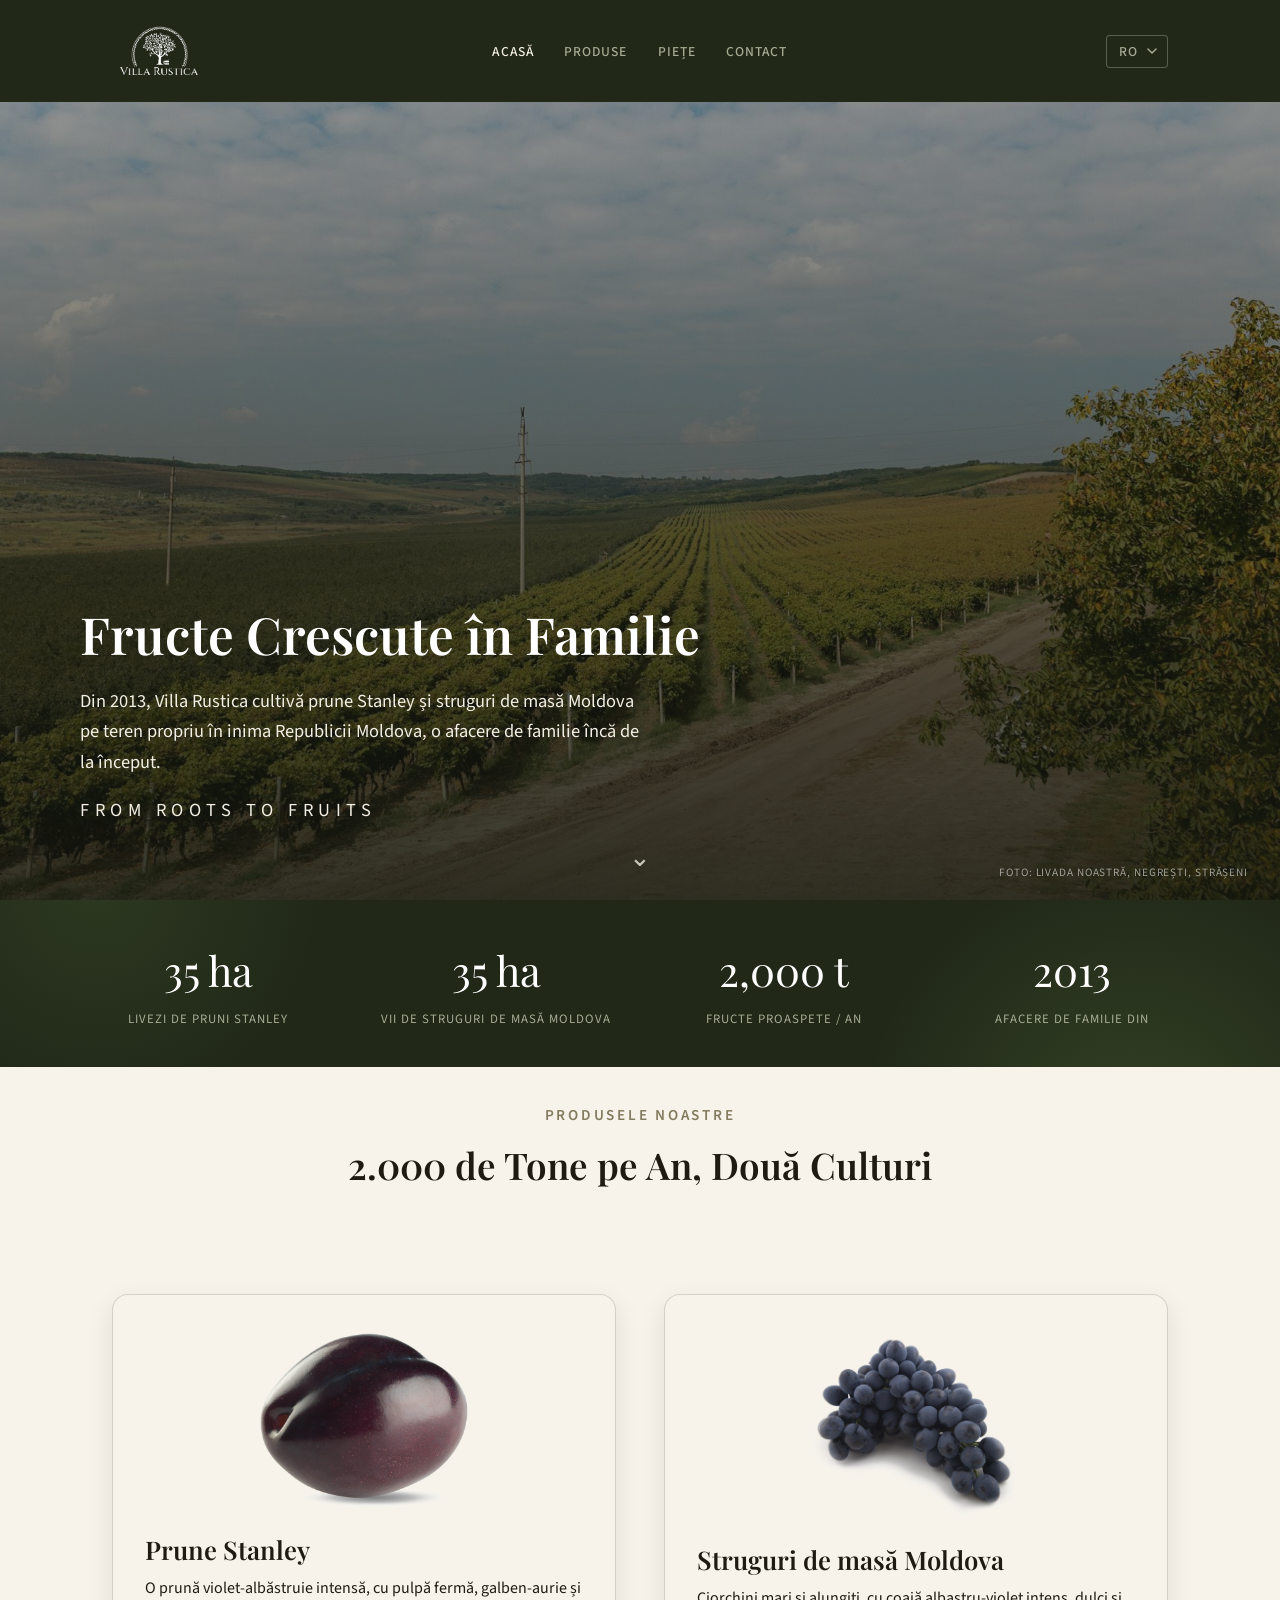
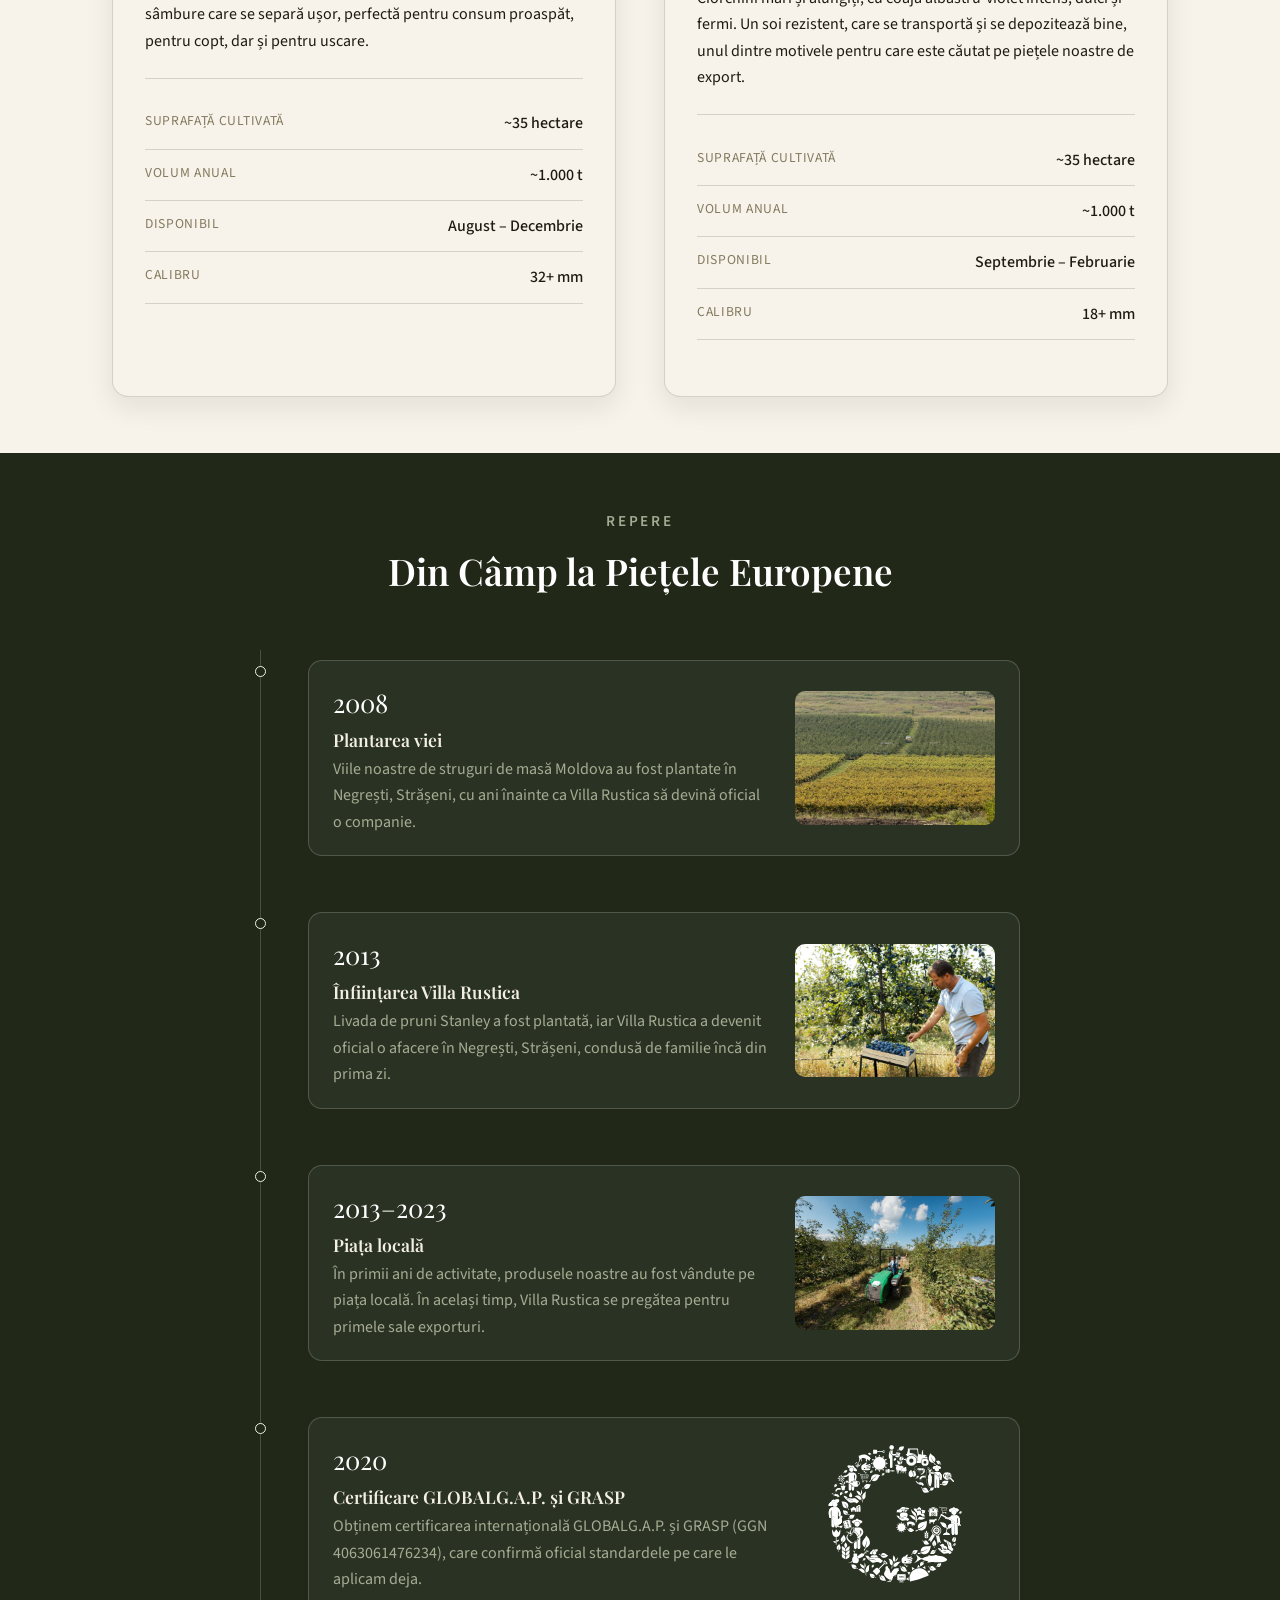
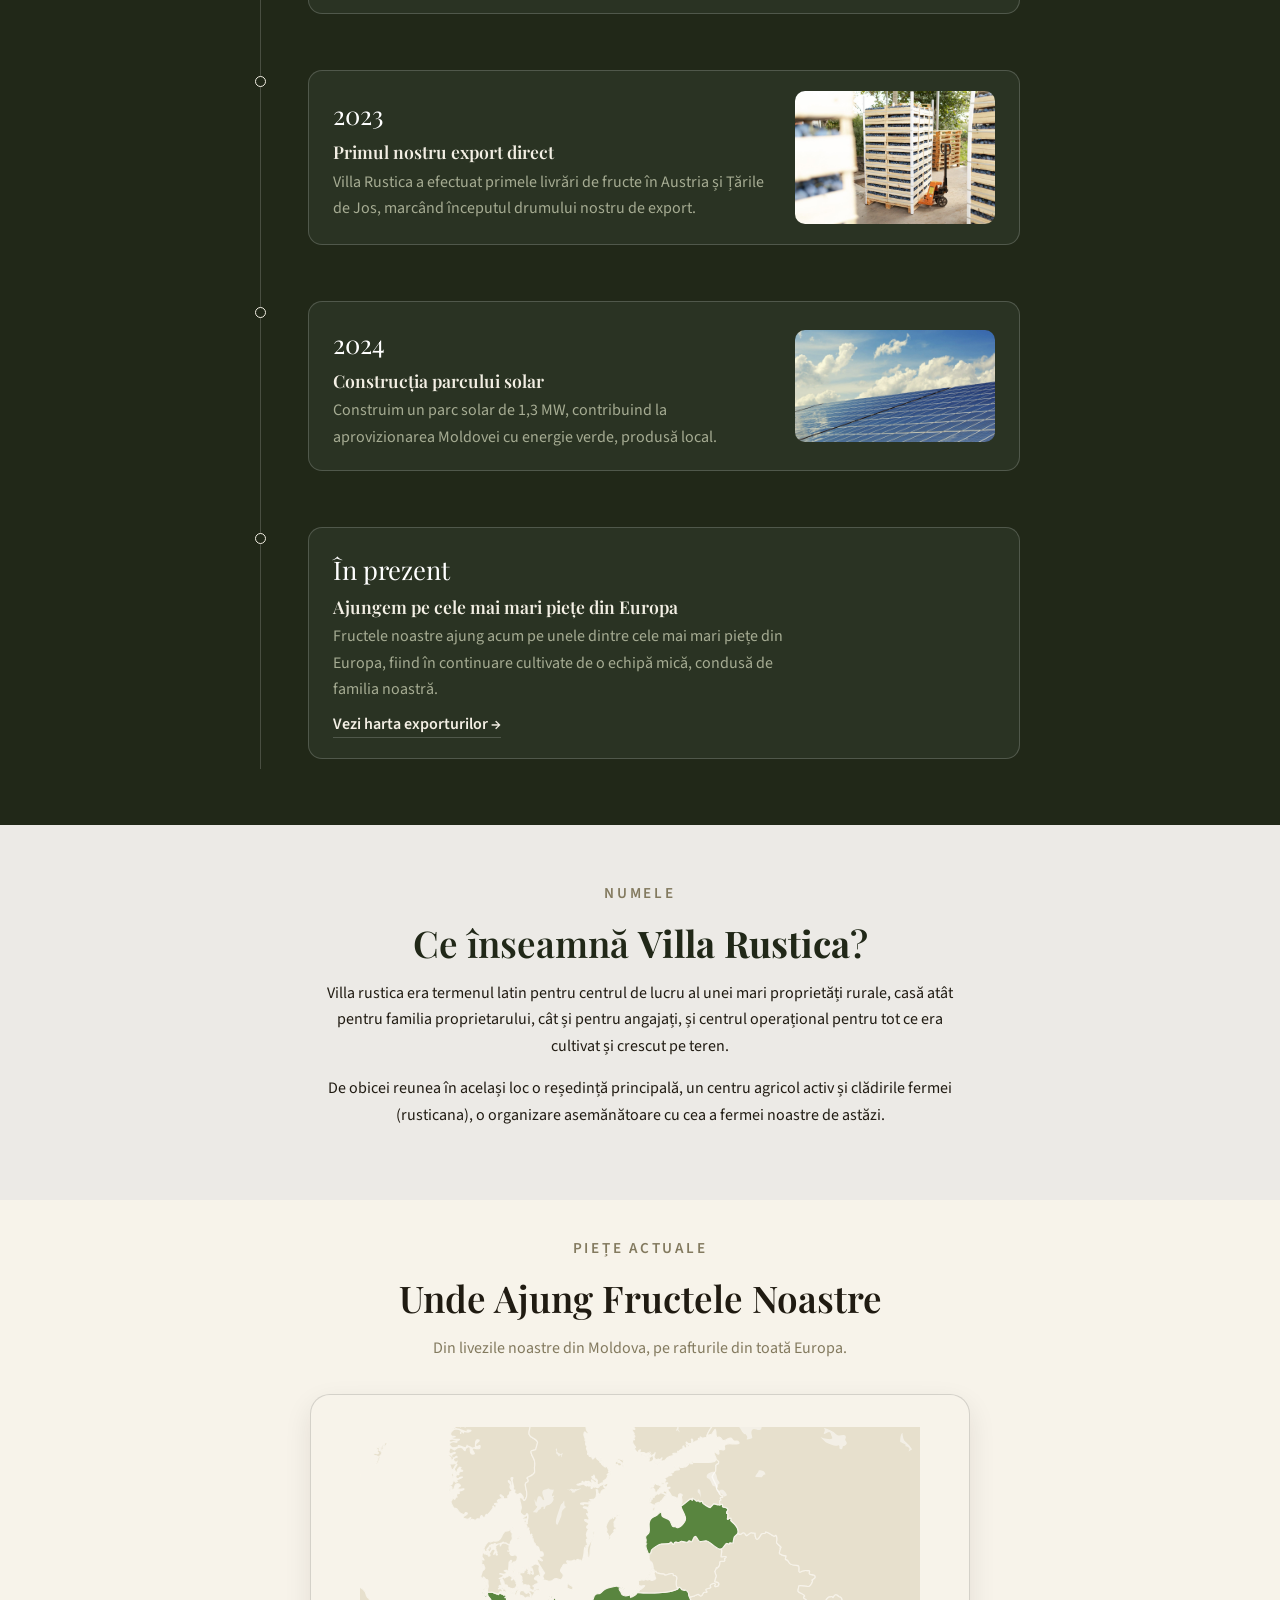
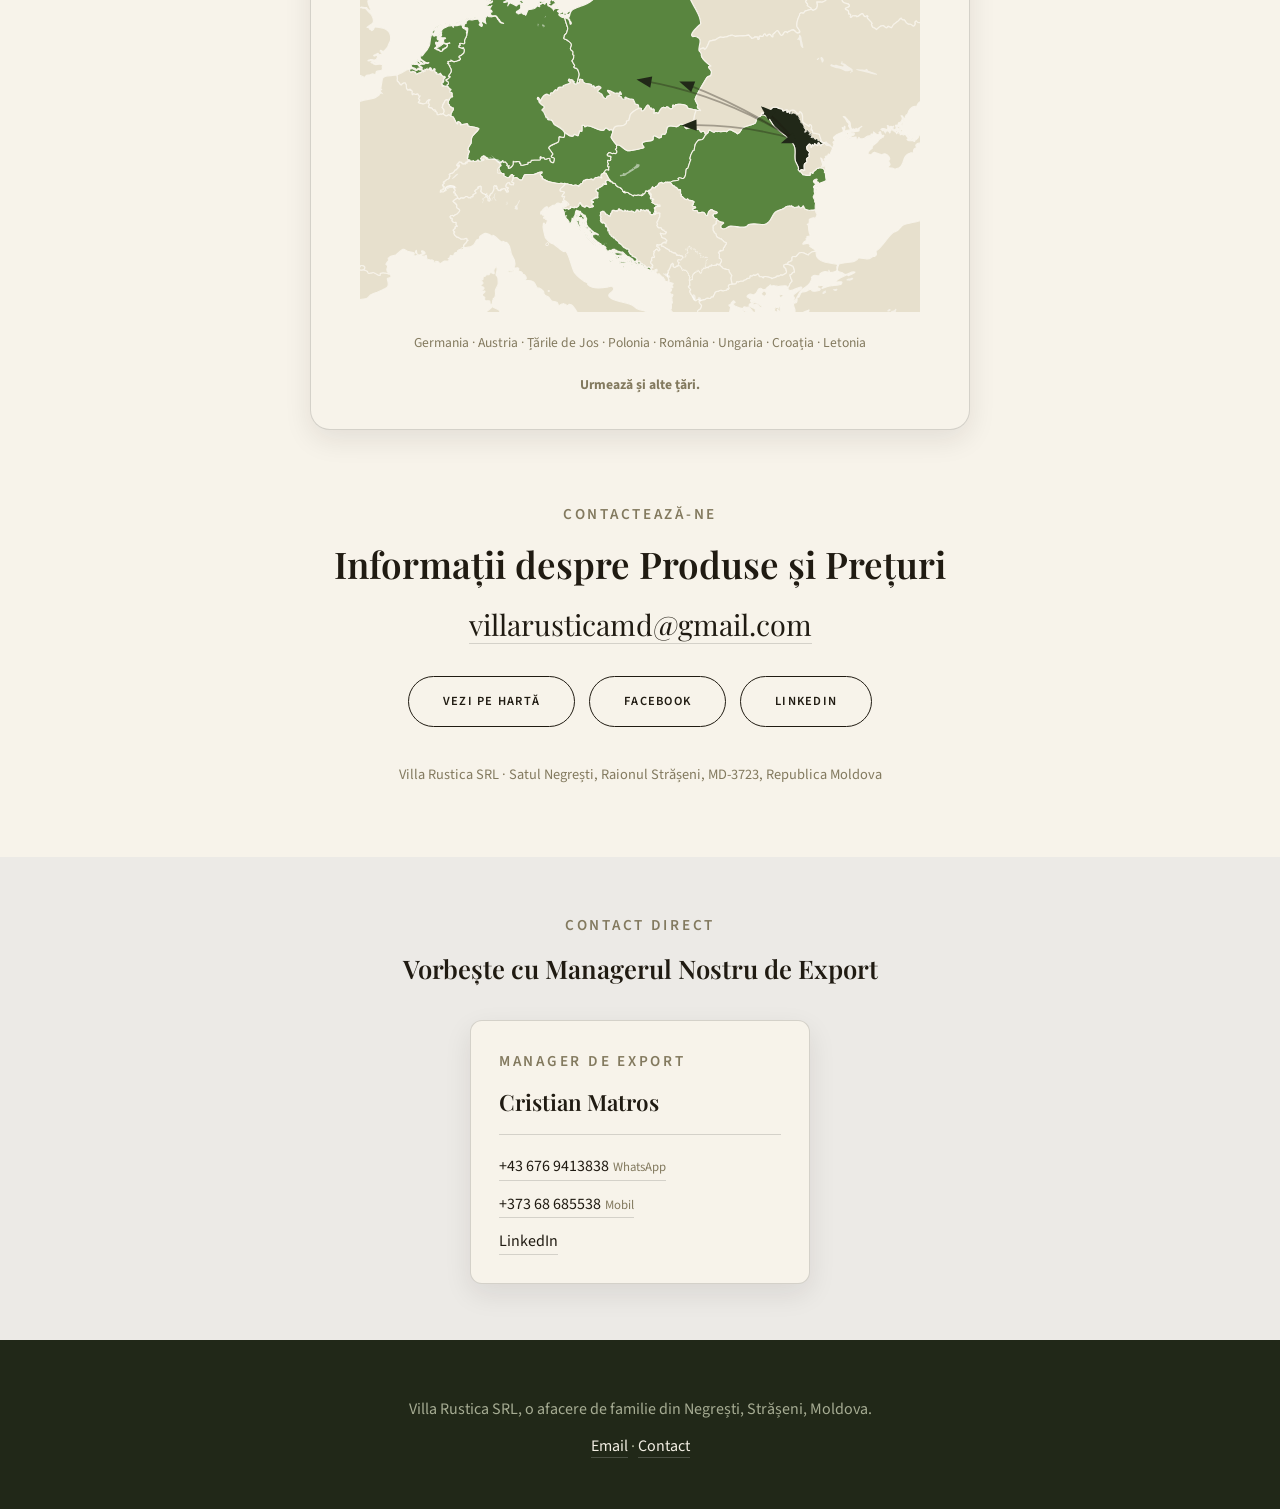
==== index-ro.html @ 4bc62e4f "Replace EN/RO nav links with a language dropdown Co-Authored-By: Claude Sonnet 5 <noreply@anthropic." ====
<!DOCTYPE html>
<html lang="ro">
<head>
  <meta charset="UTF-8" />
  <meta name="viewport" content="width=device-width, initial-scale=1.0" />
  <title>Villa Rustica: From Roots to Fruits</title>
  <meta name="description" content="Prune Stanley și struguri de Moldova, cultivate de familia noastră, exportate în Europa din 2013." />
  <meta property="og:type" content="website" />
  <meta property="og:title" content="Villa Rustica: From Roots to Fruits" />
  <meta property="og:description" content="Prune Stanley și struguri de Moldova, cultivate de familia noastră, exportate în Europa din 2013." />
  <meta property="og:image" content="https://villarustica.md/assets/og-image.jpg" />
  <meta property="og:image:width" content="1200" />
  <meta property="og:image:height" content="630" />
  <meta property="og:url" content="https://villarustica.md/index-ro.html" />
  <meta name="twitter:card" content="summary_large_image" />
  <link rel="icon" type="image/x-icon" href="assets/favicon.ico?v=1" />
  <link rel="icon" type="image/png" sizes="192x192" href="assets/favicon-192.png?v=1" />
  <link rel="apple-touch-icon" href="assets/apple-touch-icon.png?v=1" />
  <link rel="preconnect" href="https://fonts.googleapis.com" />
  <link href="https://fonts.googleapis.com/css2?family=Playfair+Display:ital,wght@0,400;0,500;0,600;0,700;1,400;1,500&family=Source+Sans+3:wght@300;400;500;600&display=swap" rel="stylesheet" />
  <link rel="stylesheet" href="styles.css?v=8" />
</head>
<body>

  <!-- A plain, non-sticky marker for "scroll to top" links to
       target. The header itself can't be that marker — it's
       position:sticky, so it always reports being at the top
       of the viewport, which broke the distance calculation
       for the Home link. -->
  <div id="top"></div>

  <header class="site-header">
    <nav class="nav">
      <a href="#top" class="logo">
        <img src="assets/logo-white.png?v=3" alt="Villa Rustica" />
      </a>
      <ul class="nav-links">
        <li><a href="#top" class="active">Acasă</a></li>
        <li><a href="#products">Produse</a></li>
        <li><a href="#markets">Piețe</a></li>
        <li><a href="#contact">Contact</a></li>
      </ul>
      <div class="lang-switch">
        <select class="lang-select" aria-label="Limbă">
          <option value="index.html">EN</option>
          <option value="index-ro.html" selected>RO</option>
        </select>
      </div>
    </nav>
  </header>

  <section class="hero hero-home">
    <div class="hero-inner">
      <h1>Fructe Crescute în Familie</h1>
      <p>Din 2013, Villa Rustica cultivă prune Stanley și struguri de masă Moldova pe teren propriu în inima Republicii Moldova, o afacere de familie încă de la început.</p>
      <p class="tagline">From Roots to Fruits</p>
    </div>
    <span class="hero-caption">Foto: livada noastră, Negrești, Strășeni</span>
    <a href="#stats" class="scroll-cue" aria-label="Derulează în jos">⌄</a>
  </section>

  <section class="section section-dark tight glow-section" id="stats">
    <div class="stat-row">
      <div class="stat">
        <span class="stat-number">35 ha</span>
        <span class="stat-label">Livezi de Pruni Stanley</span>
      </div>
      <div class="stat">
        <span class="stat-number">35 ha</span>
        <span class="stat-label">Vii de Struguri de masă Moldova</span>
      </div>
      <div class="stat">
        <span class="stat-number">2,000 t</span>
        <span class="stat-label">Fructe Proaspete / An</span>
      </div>
      <div class="stat">
        <span class="stat-number">2013</span>
        <span class="stat-label">Afacere de Familie Din</span>
      </div>
    </div>
  </section>

  <!-- ============================================
       PRODUCTS
       ============================================ -->
  <section class="section section-light tight" id="products">
    <div class="container center">
      <span class="eyebrow" style="text-align:center;">Produsele Noastre</span>
      <h2 style="text-align:center;">2.000 de Tone pe An, Două Culturi</h2>
    </div>
  </section>

  <section class="section section-light">
    <div class="container">
      <div class="product-grid">
        <div class="product-card">
          <img src="assets/plum-photo.png" alt="O prună Stanley" class="fruit-photo" />
          <h3>Prune Stanley</h3>
          <p>O prună violet-albăstruie intensă, cu pulpă fermă, galben-aurie și sâmbure care se separă ușor, perfectă pentru consum proaspăt, pentru copt, dar și pentru uscare.</p>
          <dl class="spec-list">
            <div class="row"><dt>Suprafață cultivată</dt><dd>~35 hectare</dd></div>
            <div class="row"><dt>Volum anual</dt><dd>~1.000 t</dd></div>
            <div class="row"><dt>Disponibil</dt><dd>August – Decembrie</dd></div>
            <div class="row"><dt>Calibru</dt><dd>32+ mm</dd></div>
          </dl>
        </div>

        <div class="product-card">
          <img src="assets/grape-photo.png" alt="Un ciorchine de struguri de masă Moldova" class="fruit-photo" />
          <h3>Struguri de masă Moldova</h3>
          <p>Ciorchini mari și alungiți, cu coajă albastru-violet intens, dulci și fermi. Un soi rezistent, care se transportă și se depozitează bine, unul dintre motivele pentru care este căutat pe piețele noastre de export.</p>
          <dl class="spec-list">
            <div class="row"><dt>Suprafață cultivată</dt><dd>~35 hectare</dd></div>
            <div class="row"><dt>Volum anual</dt><dd>~1.000 t</dd></div>
            <div class="row"><dt>Disponibil</dt><dd>Septembrie – Februarie</dd></div>
            <div class="row"><dt>Calibru</dt><dd>18+ mm</dd></div>
          </dl>
        </div>
      </div>
    </div>
  </section>

  <!-- ============================================
       TIMELINE
       Each ".timeline-item" is one milestone —
       copy a block to add another. The moving
       line and fade-in effect come from
       script.js, keyed off the #timeline id.
       ============================================ -->
  <section class="section section-dark">
    <div class="container">
      <span class="eyebrow center" style="text-align:center;">Repere</span>
      <h2 class="center" style="text-align:center;">Din Câmp la Piețele Europene</h2>

      <div class="timeline" id="timeline" style="margin-top:56px;">
        <div class="timeline-progress" id="timeline-progress"></div>

        <div class="timeline-item">
          <div class="timeline-dot"></div>
          <div class="timeline-card timeline-card--photo">
            <div class="timeline-card-body">
              <span class="timeline-year">2008</span>
              <h3>Plantarea viei</h3>
              <p>Viile noastre de struguri de masă Moldova au fost plantate în Negrești, Strășeni, cu ani înainte ca Villa Rustica să devină oficial o companie.</p>
            </div>
            <img src="assets/grapes.jpg" alt="Via noastră din Negrești, Strășeni" class="timeline-photo" />
          </div>
        </div>

        <div class="timeline-item">
          <div class="timeline-dot"></div>
          <div class="timeline-card timeline-card--photo">
            <div class="timeline-card-body">
              <span class="timeline-year">2013</span>
              <h3>Înființarea Villa Rustica</h3>
              <p>Livada de pruni Stanley a fost plantată, iar Villa Rustica a devenit oficial o afacere în Negrești, Strășeni, condusă de familie încă din prima zi.</p>
            </div>
            <img src="assets/local-market.jpg" alt="Selectând prune proaspete din livadă" class="timeline-photo" />
          </div>
        </div>

        <div class="timeline-item">
          <div class="timeline-dot"></div>
          <div class="timeline-card timeline-card--photo">
            <div class="timeline-card-body">
              <span class="timeline-year">2013–2023</span>
              <h3>Piața locală</h3>
              <p>În primii ani de activitate, produsele noastre au fost vândute pe piața locală. În același timp, Villa Rustica se pregătea pentru primele sale exporturi.</p>
            </div>
            <img src="assets/story.jpg" alt="Lucru în livada Villa Rustica" class="timeline-photo" />
          </div>
        </div>

        <div class="timeline-item">
          <div class="timeline-dot"></div>
          <div class="timeline-card timeline-card--photo">
            <div class="timeline-card-body">
              <span class="timeline-year">2020</span>
              <h3>Certificare GLOBALG.A.P. și GRASP</h3>
              <p>Obținem certificarea internațională GLOBALG.A.P. și GRASP (GGN 4063061476234), care confirmă oficial standardele pe care le aplicam deja.</p>
            </div>
            <img src="assets/globalgap-logo-white-icon.svg" alt="Certificat GLOBALG.A.P." class="timeline-photo" />
          </div>
        </div>

        <div class="timeline-item">
          <div class="timeline-dot"></div>
          <div class="timeline-card timeline-card--photo">
            <div class="timeline-card-body">
              <span class="timeline-year">2023</span>
              <h3>Primul nostru export direct</h3>
              <p>Villa Rustica a efectuat primele livrări de fructe în Austria și Țările de Jos, marcând începutul drumului nostru de export.</p>
            </div>
            <img src="assets/first-direct-export.jpg" alt="Lăzi de prune pregătite pentru primul nostru export" class="timeline-photo" />
          </div>
        </div>

        <div class="timeline-item">
          <div class="timeline-dot"></div>
          <div class="timeline-card timeline-card--photo">
            <div class="timeline-card-body">
              <span class="timeline-year">2024</span>
              <h3>Construcția parcului solar</h3>
              <p>Construim un parc solar de 1,3 MW, contribuind la aprovizionarea Moldovei cu energie verde, produsă local.</p>
            </div>
            <img src="assets/pixabay_solar-scaled.jpg" alt="Parcul nostru solar de 1,3 MW" class="timeline-photo" />
          </div>
        </div>

        <div class="timeline-item">
          <div class="timeline-dot"></div>
          <div class="timeline-card">
            <span class="timeline-year">În prezent</span>
            <h3>Ajungem pe cele mai mari piețe din Europa</h3>
            <p>Fructele noastre ajung acum pe unele dintre cele mai mari piețe din Europa, fiind în continuare cultivate de o echipă mică, condusă de familia noastră.</p>
            <a href="#markets" class="timeline-map-link">Vezi harta exporturilor &rarr;</a>
          </div>
        </div>

      </div>
    </div>
  </section>

  <section class="section section-alt center">
    <div class="container" style="max-width:700px;">
      <span class="eyebrow" style="text-align:center;">Numele</span>
      <h2 class="name-heading">Ce înseamnă <strong>Villa Rustica</strong>?</h2>
      <p>Villa rustica era termenul latin pentru centrul de lucru al unei mari proprietăți rurale, casă atât pentru familia proprietarului, cât și pentru angajați, și centrul operațional pentru tot ce era cultivat și crescut pe teren.</p>
      <p>De obicei reunea în același loc o reședință principală, un centru agricol activ și clădirile fermei (rusticana), o organizare asemănătoare cu cea a fermei noastre de astăzi.</p>
    </div>
  </section>

  <!-- ============================================
       MARKETS
       ============================================ -->
  <section class="section section-light tight" id="markets">
    <div class="container center">
      <span class="eyebrow" style="text-align:center;">Piețe Actuale</span>
      <h2 style="text-align:center;">Unde Ajung Fructele Noastre</h2>
      <p class="section-intro" style="margin-bottom:32px;">Din livezile noastre din Moldova, pe rafturile din toată Europa.</p>

      <!-- ============================================
           The map: one ".map-route" group per market
           (a line from Moldova + a dot + a label).
           Positions are stylized, not exact geography —
           just roughly the right direction/distance.
           Country ids are ISO codes (de, at, nl...) — see
           script.js if you ever add a new export market.
           ============================================ -->
      <div class="map-panel">
      <div id="europe-map" class="europe-map">

<svg xmlns="http://www.w3.org/2000/svg" xmlns:cc="http://creativecommons.org/ns#" xmlns:dc="http://purl.org/dc/elements/1.1/" xmlns:inkscape="http://www.inkscape.org/namespaces/inkscape" xmlns:rdf="http://www.w3.org/1999/02/22-rdf-syntax-ns#" xmlns:sodipodi="http://sodipodi.sourceforge.net/DTD/sodipodi-0.dtd" version="1.1" id="svg1" sodipodi:docname="Blank_map_of_Europe_(with_disputed_regions).svg" inkscape:version="1.3.2 (091e20e, 2023-11-25, custom)" viewBox="230 190 300 260">
  <defs id="defs1" />
  <sodipodi:namedview id="namedview1" pagecolor="#ffffff" bordercolor="#000000" borderopacity="0.25" inkscape:showpageshadow="2" inkscape:pageopacity="0.0" inkscape:pagecheckerboard="0" inkscape:deskcolor="#d1d1d1" inkscape:zoom="0.91617647" inkscape:cx="281.05939" inkscape:cy="260.32103" inkscape:window-width="1366" inkscape:window-height="705" inkscape:window-x="-8" inkscape:window-y="-8" inkscape:window-maximized="1" inkscape:current-layer="svg1" />
  <title id="title1">Countries of Europe</title>
  <style id="style1">
  .c{fill:#c0c0c0;stroke:#FFF;stroke-width:0.4} /* country */
	.d{stroke-dasharray:0.4 0.4;fill:#0000} /* disputed */
	.k{paint-order:stroke fill;stroke-width:0.8} /* making microstates / small islands more visible */
  /*
  Other available classes:
  .eu - EU member states
  .europe - continental Europe
  */
</style>
  <path id="ad" class="c europe" d="m 232.06403,427.18924 c -4.26208,1.22189 -1.89424,-2.25579 -1.70487,-2.25579 2.46257,-0.18797 2.65194,1.03389 1.70487,2.25579 z" />
  <path id="al" class="c europe" d="m 397.48178,423.67925 c -0.0982,-0.0224 -0.19389,0.11956 -0.25243,0.2192 -0.0781,0.13285 -0.27059,0.14864 -0.50485,0.46971 -0.23427,0.32107 -0.29707,0.36247 -0.25244,0.59497 0.0446,0.2325 0.0708,0.42357 -0.0631,0.50102 -0.13388,0.0774 -0.25244,0.22266 -0.25244,0.34445 0,0.12178 -0.17437,0.3976 -0.25243,0.56366 -0.0781,0.16606 -0.0462,0.27422 -0.15777,0.40707 -0.11154,0.13285 -0.13358,0.22805 -0.18931,0.4384 -0.0558,0.21035 -0.31714,0.27616 -0.47331,0.37577 -0.15617,0.0996 -0.013,0.58703 0.0315,0.9081 0.0446,0.32105 -0.20556,0.52913 -0.4733,1.31519 -0.26775,0.78607 0.59028,1.6444 0.56796,1.9102 -0.0223,0.26579 0.2598,0.91346 0.31553,1.00209 0.0557,0.0886 -0.19282,0.068 -0.31553,0.15657 -0.12271,0.0886 0.12239,0.25587 0.18932,0.34445 0.067,0.0886 -0.10192,0.12873 -0.15777,0.2505 0.024,0.0554 0.0698,0.10082 0.0946,0.15658 0.0747,0.0469 0.17624,0.0921 0.22088,0.12525 0.083,0.0618 0.0382,0.38927 0.0315,0.43839 0.29374,0.11755 0.19726,-0.66424 1.76705,0.15657 0.29625,0.15491 0.55956,-0.11847 0.28398,0.50103 -0.10735,0.24133 -0.52066,0.54783 -0.4733,0.87679 0.0947,0.28198 0.59963,0.65749 0.41019,0.84547 -0.37885,0.37598 -0.94646,0.0624 -1.23058,0.4384 -0.23678,0.32898 0.67642,0.37795 0.59952,0.8768 -0.19728,1.27959 -1.53283,0.87257 -0.66263,2.00409 0.68953,0.89661 1.4516,0.062 1.26213,1.18989 -1.1295,1.6214 -0.35576,1.3924 -0.37865,2.06669 -0.0229,0.67433 -0.24535,0.47965 0.18932,1.3152 0.14498,0.27867 -0.4733,1.03339 -0.4733,1.03339 -0.28415,0.28198 0,0.75129 0,1.2212 -0.0947,0.37598 0,0.84526 -0.0946,1.22119 0,0.28197 -0.47336,0.37562 -0.37864,0.65759 0.14207,0.51696 1.13574,1.51979 1.8617,2.16069 0.65611,0.57925 0.17356,1.28379 0.12622,1.37779 -0.28414,0.56396 -1.02579,-1.89279 -1.57768,-0.81416 1.54573,3.13218 5.17448,3.31878 5.83744,4.16478 1.44979,1.12879 0.28374,1.12709 0.75729,1.50309 0.18943,0.28198 0.75718,0 0.94661,0.28183 0.18943,0.46997 -0.0631,0.84518 -0.0631,1.40909 0.0646,0.35575 0.17691,0.67971 0.3471,0.65759 1.61013,-0.28198 2.65053,1.0347 2.55589,-1.40909 0,-0.56396 1.32542,0.28228 1.04131,-0.56366 l -1.07285,-1.87879 c 0.67208,-0.26253 0.60482,-0.51292 0.8835,-1.0647 0.36173,-0.71616 1.56932,-0.0623 2.17725,-0.84546 0,-0.0236 -0.13592,-0.68937 0,-1.0334 0.13787,-0.3489 0.32048,-0.73659 0.18933,-1.25259 -0.11856,-0.46643 0.32536,-0.46022 0.37865,-0.81417 0.0531,-0.35394 0,-0.75154 0,-0.75154 0.66298,-2.53778 1.23007,0.56558 2.17714,-3.00618 0.28415,-1.1279 -1.23058,-1.064 -1.23058,-2.28589 -0.18942,0 0.28415,-0.90802 0.0946,-1.096 -0.28413,-0.188 -0.75707,-0.28187 -1.13594,-0.18789 -0.28414,0 -0.66233,1.0337 -1.23058,0.37577 -0.37885,-0.56395 -2.83981,-4.03908 -2.83981,-4.79098 0,-0.28197 0.56802,-0.56349 0.47332,-0.84547 -0.0947,-0.65795 -1.04121,-1.033 -1.13595,-1.69099 -0.0947,-0.28197 0.66257,-0.28167 0.75729,-0.56365 0,-0.56395 -0.0946,-1.53399 -0.16256,-2.12219 -0.0679,-0.58811 -0.0918,-0.93174 -0.0584,-1.0092 0.0335,-0.0775 0.23777,-0.15799 0.12621,-0.40709 -0.11156,-0.24909 0.19857,-0.39741 0.22088,-0.65758 0.0223,-0.26018 -0.21299,-1.0177 -0.50486,-1.2526 -0.29188,-0.23485 -0.33131,-0.0548 -0.31555,-0.6889 0.0158,-0.63412 -0.20509,-0.31314 -0.37862,-0.78285 -0.17357,-0.46972 -0.58375,-1.0569 -1.00977,-1.12729 -0.42596,-0.0704 -0.85983,-0.40709 -1.10439,-0.46972 -0.24455,-0.0626 -0.52064,0.0156 -0.66263,0.0939 -0.142,0.0783 -0.2051,0.15657 -0.22088,-0.28183 -0.0158,-0.4384 -0.46541,-0.3836 -0.34709,-0.6889 0.11833,-0.30532 -0.0236,-0.25835 -0.22087,-0.4384 -0.19722,-0.18006 -0.0552,-0.30531 -0.3471,-0.50102 -0.29187,-0.19571 -0.21298,-0.21137 -0.50485,-0.34445 -0.29189,-0.13308 -0.38654,-0.13308 -0.41021,-0.25051 -0.0236,-0.11743 -0.0395,-0.17223 -0.12621,-0.15657 v 0.0313 c -0.002,0 -0.0287,0.0288 -0.0315,0.0313 -0.077,0.0619 -0.21558,0.0674 -0.31553,0.12526 -0.13387,0.0775 -0.0204,0.25209 -0.0315,0.40708 -0.0112,0.155 -0.57879,0.0939 -0.75728,0.0939 -0.17854,0 -0.17439,0.15813 -0.25244,0.31313 -0.0781,0.155 -0.30982,0.0772 -0.4102,0.18788 -0.10038,0.1107 -0.31521,0.26535 -0.50485,0.18789 -0.18966,-0.0775 -0.41179,-0.48236 -0.56797,-0.62628 -0.15617,-0.14392 -0.0689,-0.43273 0.0315,-0.53234 0.10048,-0.0996 0.0931,-0.39948 -0.0631,-0.53234 -0.15617,-0.13286 -0.0871,-0.2815 -0.22088,-0.46971 -0.0334,-0.0471 -0.062,-0.0865 -0.0946,-0.0939 z" />
  <path id="am" class="c" d="m 624.27735,368.7295 c -0.0947,0.18799 -0.18923,0.46965 -0.37871,0.56366 -0.3788,0.18797 -1.515,0.37567 -1.13615,0.56365 0.18948,0.094 0.85223,0.18778 0.66276,0.37577 -1.61003,1.12789 -4.26016,1.50239 -5.58609,2.72428 -1.7995,1.4099 -3.12361,3.19339 -5.39671,4.32138 l -0.0946,0.0939 c 0.0544,0.2519 0.0859,0.55499 0.28403,0.75154 0.75767,0.65796 3.69234,0.46838 4.26056,2.91219 0.28418,1.31589 -0.56844,3.47528 0.4734,4.60318 0.56827,0.56393 1.42005,0.75118 1.7989,1.40909 0.18941,0.188 -0.56813,0.84548 -0.28404,0.84548 3.08855,-0.0344 4.69284,-1.7418 7.19562,-1.8788 0.68102,0.0842 1.07839,0.20683 1.70427,0.37577 0.62609,0.29236 1.247,0.53099 2.08291,0.84548 0.25407,0.17025 0.48452,0.25971 0.75744,0.37577 0.56828,-0.75195 0.94653,-1.87879 1.7989,-2.06669 2.36784,-0.56396 1.51459,2.81888 2.46167,1.69099 0.18948,-0.188 -1.4e-4,-0.7515 0.28404,-0.84548 0.75767,-0.094 1.41985,0.65769 2.17765,0.46971 l 1.89354,-2.16069 c 1.79951,-1.03389 1.42016,2.16069 1.60953,2.16069 0.66298,0.094 1.41985,-0.094 2.17765,0 0.0947,0 0.37872,0.0939 0.37872,0.18788 0.0947,0.37598 -0.1894,0.75139 0,1.0334 0,0 2.5561,1.97249 3.3138,2.53638 0.1894,-0.28198 0.47313,-0.75121 1.32552,-1.31519 0.47358,-0.37597 1.42005,0.0942 1.7989,-0.37577 l -0.0946,-0.18788 c -0.75774,-0.65795 -0.6625,-1.97249 -1.5149,-2.44249 -0.28417,-0.18798 -1.13614,0.18824 -1.13614,-0.4697 0,-0.18798 0.0947,-0.28178 0.18936,-0.37577 0.37887,-0.28198 1.42016,-0.28158 1.42016,-0.75154 -0.0947,-1.87989 -3.12443,0.0948 -3.12443,-1.40909 -0.0947,-1.0339 1.32573,-0.75083 0.75744,-2.06669 -0.4735,-0.84594 -2.5561,1.03339 -3.12442,1.03339 -0.63931,0.0353 -1.31071,-0.19591 -1.98828,-0.50103 -0.0217,-0.01 -0.0414,-0.0213 -0.0631,-0.0313 -0.44216,-0.17064 -0.84114,-0.32065 -1.19924,-0.2192 -0.52526,0.14891 -1.05098,0.30788 -1.38861,-0.2505 -0.25324,-0.41881 -0.44547,-0.66777 -0.97834,-0.75154 -0.49339,0.0743 -1.00406,0.33188 -1.57799,0.25051 -0.18941,0 0,-0.37572 0.0946,-0.46971 0.56827,-0.56397 1.51469,-0.65734 2.08291,-1.12729 0.28419,-0.18799 0.0946,-2.53629 -0.0946,-2.81829 -0.1894,-0.46997 -5.8696,-0.0929 -7.38499,-2.06669 -0.85238,-1.1279 2.17805,-2.62999 0.85212,-3.28799 -0.66304,-0.28197 -1.41995,1.4e-4 -2.08292,-0.28183 -0.18939,-0.094 0.0947,-0.84547 -0.18935,-0.84547 -0.66299,0.094 -2.93485,1.31539 -3.40843,0.93942 -0.47357,-0.46997 2.27309,-1.59699 0,-1.59699 -0.37886,0 -0.56795,0.46977 -0.85212,0.37577 -0.37881,-0.094 -0.47332,-0.5635 -0.75743,-0.84548 z m 0.82066,1.94149 c 0.42547,0 0.48107,0.77499 0.3156,0.75154 -0.16546,-0.0234 -0.6938,-0.63428 -0.3156,-0.75154 z m 2.11446,0.4384 c 0.0398,-0.007 0.0928,-0.0117 0.15781,0 0.47274,0.11726 0.75678,0.34458 0.28403,0.43839 -0.41366,0.0821 -0.7204,-0.38582 -0.44184,-0.43839 z m 4.73386,2.22329 c -0.0947,0.188 -0.28404,0.28172 -0.28404,0.46971 -0.18948,0.84594 1.51539,-0.28171 0.28404,-0.46971 z" />
  <path id="at" class="c eu europe market" d="m 349.45793,349.70959 c -0.0834,-0.007 -0.17761,0.0171 -0.25198,0.0312 -0.0992,0.019 -0.18092,0.0546 -0.25195,0.12501 -0.0947,0.188 0.0946,2.90569 -0.0944,3.09379 -0.18943,0.28195 -0.84947,-0.37609 -1.22836,-0.0937 l -0.75588,2.46878 c -0.66299,0.188 -1.35273,-0.65623 -2.01569,-0.65623 -0.37886,0 -0.28255,0.74975 -0.6614,0.84373 -1.98898,0.75195 -3.11445,-1.21679 -4.62984,-1.96879 h -0.0944 c 0.0947,0.28199 0.18897,0.56178 0.18897,0.84375 -0.0947,2.53779 -0.65663,1.96999 -2.64559,1.49999 -0.18942,0 -0.3777,0.0932 -0.47243,0.28126 -0.18941,0.93993 0.38022,1.96679 -0.5669,2.71879 -0.85243,0.65796 -4.85006,1.58979 -4.9447,3.09368 0,0 2.26766,3.09349 2.26766,3.18749 0.0947,0.094 -1.22947,1.21779 -0.75589,1.59379 1.04181,0.93993 2.0807,-0.44553 1.22837,2.65619 0,0.18799 -0.18853,0.46875 -0.37796,0.46875 -3.03079,-0.84595 -0.65796,-2.37479 -2.07868,-2.46879 -0.75768,0 -1.44696,0.6565 -2.20466,0.5625 -0.37886,-0.094 -0.28278,-0.74975 -0.56692,-0.84375 -0.56826,-0.18797 -1.13271,0.282 -1.6063,0.0937 -0.18941,-0.094 0.18942,-0.65626 0,-0.65626 -1.13655,0.094 -0.0938,1.5935 -0.37795,1.6875 -1.32593,0.37598 -3.493,-0.15746 -4.72428,0.31249 -0.37886,0.188 -0.18806,0.84327 -0.56691,1.0312 -0.37884,0.28199 -0.84948,-0.18787 -1.22837,0.0937 -0.28415,0.094 0.0946,0.56205 -0.0944,0.75001 -0.0947,0.094 -3.30614,0.93797 -3.68499,0.74999 -0.1894,-0.18801 3.6e-4,-0.65575 -0.18896,-0.84374 -0.0947,-0.188 -0.56671,-0.18704 -0.6614,-0.375 -0.0947,-0.188 0.47265,-0.0932 0.37793,-0.28126 -0.36831,-1.188 -2.87941,0.16802 -3.71643,-0.53125 -0.16099,0.22323 0.0582,1.1255 -0.0944,1.65629 0,0.37597 -1.79367,2.53299 -2.45663,1.875 -0.37886,-0.37596 0.66207,-0.93653 0.37794,-1.3125 -0.0947,-0.094 -0.37748,0.28125 -0.56691,0.28125 -0.18941,0 -0.47223,-0.0932 -0.56691,-0.28125 -0.18943,-0.28199 0.47354,-0.65526 0,-1.03119 -0.37886,-0.28198 -0.566,-0.74952 -0.94486,-0.9375 -0.28412,-0.188 -0.66048,0.28148 -1.03929,0.18749 -0.18941,-0.18797 3.3e-4,-0.65574 -0.18897,-0.84375 -0.47355,-0.37598 -0.37432,1.3137 -1.88971,0.84375 -0.0947,-0.094 -0.18874,-0.0937 -0.28345,-0.0937 v 0.0937 c 0,0.2929 0.19603,0.47628 0.31495,0.5625 0,0 0.2604,0.34376 0.47243,0.34376 0.0888,0 0.13788,0.015 0.15748,0.0312 -0.16504,0.12819 -0.10644,0.33792 -0.15748,0.5 0.21205,0.23671 0.39603,0.35861 0.15748,0.4375 -0.23855,0.0789 -0.32608,0.0159 -0.44093,0.15625 -0.11487,0.14027 -0.0918,0.32354 -0.18898,0.43751 -0.0971,0.11396 -0.30228,0.22484 -0.34645,0.3125 0.0389,0.267 -0.21727,0.19828 -0.15748,0.43748 -0.005,0.009 -0.0258,0.0217 -0.0314,0.0312 0.064,0.0635 0.31599,0.18733 0.25196,0.28124 -0.12806,0.18783 0.25579,0.26451 0.18897,0.375 -0.0669,0.11049 -0.13914,0.0292 -0.0944,0.15625 0.0446,0.12705 -0.0852,0.1782 0.0314,0.25 0.11693,0.0719 0.1667,0.0457 0.18897,0.15625 0.0223,0.11049 0.19262,-0.004 0.22047,0.0625 0.0278,0.0663 -0.17076,0.0696 -0.0314,0.21876 0.13919,0.14915 -0.0669,0.0934 0,0.28125 0.0668,0.18782 0.17265,0.26087 0,0.34373 -0.17259,0.0829 -0.1352,0.0345 -0.15747,0.25 0.32979,0.15686 0.36904,-0.0994 0.6299,0 0.26293,0.22652 0.66335,0.32233 0.94485,0.43751 0.10776,0.23081 0.31839,0.0678 0.44094,0.0937 0,0 -0.0596,-0.0975 0.12598,-0.0625 0.18554,0.0351 0.0479,0.12997 -0.0314,0.15625 -0.0795,0.0265 0.14479,0.12232 0.18897,0.21875 -0.26338,0.35823 -0.068,0.49962 -0.0944,0.75001 0.0353,0.0614 0.25923,0.0736 0.40944,0.18749 0.38815,0.31649 0.85885,0.54357 1.2598,0.75 0.42531,0.21103 0.74709,0.15034 1.02166,-0.0234 0.0221,0.009 0.0427,0.0303 0.065,0.0352 0.34801,0.0755 0.33302,-0.0569 0.3425,-0.40233 0.1031,-0.12172 0.20391,-0.23573 0.29921,-0.36719 0.0314,0.002 0.0535,0.002 0.0925,0.006 0.3452,0.0332 0.35681,-0.0328 0.30117,-0.15431 -0.0557,-0.12158 0.1004,-0.1543 0.1004,-0.1543 l 0.11022,-0.38086 c 0.1517,-0.11097 0.31137,-0.18673 0.50196,-0.15234 0.0628,0.009 0.0888,0.0249 0.1437,0.0352 l 0.16929,0.43165 0.54524,0.13672 c -0.10755,0.38443 -0.68894,0.82107 -0.29131,0.99022 1.51539,0.75194 0.18535,-0.188 1.70074,0 0.75769,0.094 1.53968,2.06469 3.05498,1.2187 l 1.22836,-2.53119 c 0.75769,-0.56397 4.06081,-0.18726 4.91325,-0.28126 1.38972,-0.0919 2.50036,-1.2519 3.87789,-1.30269 0.008,-10e-4 0.0178,-0.009 0.0257,-0.01 0.69037,-0.0663 0.68884,-0.1314 0.62202,0.31054 -0.0669,0.44193 -0.22138,0.39795 -0.75588,0.48634 -0.53449,0.0884 -0.001,0.77317 0.11023,0.99413 0.0439,0.0873 0.0116,0.20323 -0.0354,0.31446 0.29239,0.0396 0.60828,0.11518 0.8799,0.51951 0.1894,0.28201 -0.28427,0.65528 -0.0944,1.0312 0.0947,0.18801 0.3775,-0.18797 0.56692,0 1.79951,1.31589 3.20666,1.71779 5.66913,2.09379 3.01759,0.93687 2.72028,-0.13011 6.01563,0.5625 0.0154,0.0165 0.0475,0.015 0.063,0.0312 0.004,-0.0319 -0.001,-0.0615 0,-0.0937 0.81335,0.32085 1.38458,-0.0896 1.73229,0.21875 0.78925,0.53237 1.22594,-0.14251 2.26765,0.75 0.75769,0.094 1.63604,-0.73625 2.33064,-0.0312 0.31581,0.39147 0.45554,-0.39265 0.94486,0.59375 0.18937,0.094 0.094,-0.71851 0.28346,-0.81249 0.87517,-0.0936 0.46533,-0.93816 1.57476,-0.93749 0.37365,-0.27642 0.12271,-0.7825 0.75588,-1.4375 0.25122,0.38242 0.29381,-0.17996 0.47243,-0.21874 0.29744,-0.0645 0.13291,0.79055 0.53542,-0.0937 0.18915,-0.41576 1.04181,-0.33195 1.44877,-0.28124 0.80209,0.1 1.36614,-0.25714 1.76373,-0.21875 0.79515,0.0767 0.45468,0.72686 1.0393,0.40624 0.56827,-0.28198 -0.28494,-0.67259 1.35434,-1.2812 1.25497,0.38204 0.92795,-0.9924 3.08653,0.37499 0.28412,-0.094 -0.28324,-0.59303 -0.37795,-0.875 -0.1854,-0.98119 0.33148,-1.46459 1.10239,-1.68749 0.0428,-0.008 0.0832,-0.0233 0.12597,-0.0312 0.0209,-0.026 0.28791,-0.35283 0.66141,-0.87499 0.42396,-0.96398 1.20609,-1.1128 1.70074,-0.9375 0.49464,0.17529 0.67674,0.32613 0.53541,-0.375 -0.14132,-0.70109 -0.0268,-1.00079 0.22047,-1.28119 0.24732,-0.28044 -0.54389,0.27204 -0.75588,-0.21875 -0.21199,-0.49078 0.13062,-0.9307 0.37794,-1.2812 0.2473,-0.35056 -0.0992,-0.22795 -0.34645,-0.71875 -0.24731,-0.49077 0.0744,-0.43531 -0.0314,-1.0312 -0.10601,-0.59594 1.09925,0.26822 1.41723,-0.18749 0.31797,-0.45571 0.43629,-0.40786 0.18897,-0.96875 -0.24729,-0.5609 0.40094,-0.54044 0.18897,-1.0312 -0.21198,-0.49076 -1.27291,-0.11818 -1.73228,-0.46875 -0.4593,-0.35055 -0.35331,-0.71954 0,-0.99999 0.35331,-0.28043 0.34502,-1.0769 1.22836,-0.65624 0.88326,0.42066 1.48879,0.62039 1.70074,0.375 0.21195,-0.24539 1.1308,0.35404 1.44878,-0.0312 0.31799,-0.38562 0.68825,-0.47035 0.44093,-1.03119 -0.24732,-0.56089 0.0336,-0.4391 -0.56691,-1 -0.60063,-0.5609 0.33491,-0.0177 0.44093,-0.71874 0.0863,-0.57144 -0.43016,-1.36909 0.15748,-1.56249 -0.0127,-0.0208 -0.0189,-0.0417 -0.0314,-0.0625 -1.13655,-1.22189 -2.07667,-2.43379 -2.929,-3.84368 -0.75771,-1.2219 1.98898,-3.21509 0,-4.62498 -0.28415,-0.18799 -0.66073,0.37499 -0.94486,0.37499 -0.47355,-0.094 -1.41572,-1.313 -2.07868,-1.125 -0.47355,0.18799 -0.69155,0.93676 -1.25981,1.2188 -0.37886,0.094 -0.84946,-0.0937 -1.22836,-0.0937 -2.55761,-0.28212 -4.71773,-2.34379 -7.46431,-2.34379 -0.47355,0 -0.84922,0.56251 -1.3228,0.56251 -0.18941,-0.094 3.7e-4,-0.56228 -0.18896,-0.65626 -0.21308,-0.10576 -0.47404,-0.22946 -0.72439,-0.24999 z"><title>Austria</title></path>
  <path id="az" class="c" d="m 650.02782,346.05961 v 0.28182 c -1.5154,5.35757 -0.47284,2.44028 -1.98828,6.48197 -0.28411,0.84593 0.37892,3.28778 0.0946,3.56978 -2.18068,1.13559 -4.24888,2.65759 -6.05948,1.47179 l -0.22092,0.12525 -2.27228,-1.78489 c -0.0655,0.14047 -0.12243,0.28182 -0.25249,0.28182 -0.1894,0 -2.36683,-0.75138 -2.93505,-1.0334 l -1.7989,-0.75153 h -0.0946 c -0.37887,0.18798 -0.66266,0.37572 -0.85211,0.4697 -0.18942,-0.094 -0.66268,0.0939 -1.04151,0.18789 v 0.18788 c -0.008,0.0608 -0.0997,0.1082 -0.22092,0.15657 0.17368,0.52741 -0.0362,1.66739 -0.3156,2.12939 -0.28364,0.46907 -0.96211,-0.0925 -0.63119,0.93943 0.33092,1.03199 1.01016,1.14249 1.19923,0.81415 0.1891,-0.32833 1.02579,-0.10873 1.07306,0.50103 0.0473,0.60979 1.56317,1.033 2.27229,0.75154 0.70913,-0.28144 1.1052,-0.12487 1.57798,0.15657 0.47275,0.28145 0.94655,0.0791 0.75744,0.68891 -0.18909,0.60978 -0.0471,0.98747 0.18936,1.78489 0.23637,0.7974 -0.77329,-0.14008 -0.82056,0.46971 -0.0473,0.60978 0.0465,1.03309 -0.56808,0.84547 -0.61457,-0.18762 -0.0327,0.65734 -0.88367,0.46971 -0.85094,-0.18762 -1.18472,-0.65695 -2.08291,-0.18788 -0.50131,0.26179 -1.46088,0.64612 -2.27229,0.84548 -0.0273,0.0168 -0.0649,0.0163 -0.0946,0.0313 -0.0638,0.0145 -0.12797,0.051 -0.18935,0.0626 -0.24588,0.0827 -0.52583,0.14413 -0.789,0.15656 -0.49638,0.0234 -0.87614,-0.19586 -1.13614,-0.31313 -0.24377,-0.10993 -0.0965,-0.47262 0.41027,-0.93942 -0.071,-0.0794 -0.15195,-0.0974 -0.31559,0 -0.47274,0.28144 -0.80549,0.2509 -1.32552,0.53234 -0.52003,0.28144 0.1409,-0.34433 -0.66276,-0.25052 -0.80368,0.0938 -0.33262,0.53234 -1.23078,0.53234 -0.89823,0 -1.23119,0.0324 -1.5149,0.78285 -0.12722,0.33663 -0.46239,1.0186 -1.1046,1.6283 0.28855,0.22484 0.42943,0.4317 0.34717,0.59496 0.28411,0.28198 0.37862,0.75148 0.75743,0.84548 0.28418,0.094 0.47326,-0.37577 0.85212,-0.37577 2.27309,0 -0.47357,1.127 0,1.59699 0.47357,0.37598 2.74547,-0.84542 3.40843,-0.93941 0.2841,0 0,0.75148 0.18936,0.84547 0.66297,0.28197 1.41995,-1.4e-4 2.08291,0.28183 1.32592,0.65796 -1.70447,2.16009 -0.85212,3.28799 1.51539,1.97389 7.19561,1.59679 7.38499,2.06669 0.1894,0.28197 0.37903,2.63029 0.0946,2.81829 -0.56826,0.46996 -1.51469,0.56333 -2.08291,1.12729 -0.0948,0.094 -0.28423,0.46971 -0.0946,0.46971 0.58016,0.0823 1.07961,-0.17987 1.57799,-0.25051 0.53288,0.0838 0.7251,0.33273 0.97834,0.75154 0.33767,0.55838 0.86338,0.39941 1.38861,0.2505 0.35813,-0.10152 0.7571,0.0486 1.19924,0.2192 0.0217,0.01 0.0414,0.0215 0.0631,0.0313 0.67727,0.30495 1.349,0.53627 1.98828,0.50103 0.56827,0 2.65094,-1.87929 3.12442,-1.03339 0.56828,1.31589 -0.85214,1.03279 -0.75743,2.06669 0,1.50389 3.02978,-0.47073 3.12442,1.40909 0,0.46996 -1.04131,0.46956 -1.42016,0.75154 -0.0947,0.094 -0.18936,0.18779 -0.18936,0.37577 0,0.65794 0.85198,0.28172 1.13614,0.4697 0.85238,0.46997 0.75714,1.7846 1.5149,2.44249 l 0.0946,0.18788 c 0.18942,-0.56395 1.04151,-4.50918 1.04151,-4.50918 0.28417,-0.65795 1.23078,-0.75122 1.5149,-1.31519 0.18939,-0.56395 -0.18957,-1.127 -0.0946,-1.69099 0.1894,-0.93994 0.94672,-1.6905 1.32552,-2.63039 0.37887,-0.84595 2.93474,-6.10617 3.69254,-6.20017 0.75768,-0.094 1.51459,0.46955 2.27229,0.75153 0.66298,0.188 1.51459,0.37562 2.17766,0.6576 0.1894,0.094 0.66276,0.18773 0.56807,0.46971 -0.28418,0.75194 -1.79911,1.31459 -1.42016,2.44249 0.47359,1.40989 2.36683,-8.5e-4 3.02979,1.59699 0.47358,1.40989 -3.03029,2.44189 -1.51489,3.47588 1.32592,1.0339 1.0409,-0.28208 2.5563,0.18789 1.04181,0.28197 -0.47414,1.69129 1.51489,1.0334 0.28409,-0.094 0.28387,-0.84548 0.66275,-0.84548 0.75767,0 2.556,2.34899 3.3138,1.59699 0.47356,-0.46995 0.85196,-1.03299 1.23078,-1.59699 -1.23119,-1.97379 -2.27219,-3.85128 -2.5563,-4.50918 -0.18941,-0.46997 0.37872,-0.93917 0.37872,-1.40909 -0.0947,-0.93994 -1.5151,-1.78439 -1.04151,-2.63039 0.37887,-0.46997 1.42005,-0.56385 1.89354,-0.18788 0.56828,0.46997 -0.0946,1.31489 0.0946,1.87879 0.1894,0.46996 0.85212,-0.65728 0.85212,-1.22129 0,-0.18797 -0.28402,-0.37562 -0.37872,-0.65759 -0.0948,-0.28198 0,-0.65744 -0.0946,-0.93942 -0.28409,-0.75194 -1.0415,-1.4088 -0.85211,-2.16069 0.18939,-0.46998 1.04141,0.18781 1.42016,-0.0939 0.18947,-0.18799 -0.47328,-0.37568 -0.66276,-0.56366 -0.47357,-0.46996 -1.13605,-0.75128 -1.5149,-1.2212 -1.23138,-1.69189 0.0946,-1.22029 -0.0946,-2.91218 -0.18941,-1.6919 -2.74598,-4.63348 -1.79891,-6.41937 1.23129,-2.25579 0.2836,1.59889 1.60953,-1.97279 0.0947,-0.37598 -0.1894,-0.93927 0,-1.2213 0.18941,-0.28197 0.56803,-0.28182 0.75744,-0.28182 0.18945,0 0.28402,0.37582 0.37872,0.28182 0.37888,-0.28197 0.47324,-0.75138 0.85211,-1.03339 0.3788,-0.28198 0.85193,-0.56366 1.32552,-0.56366 0.56827,0 1.60953,0.93973 1.60953,0.37577 0.1894,-1.5039 -3.78678,-2.44269 -4.73395,-2.06669 -2.36784,0.84593 -1.89264,2.16089 -4.73396,1.69099 -0.47393,-0.0941 -0.66285,-1.2212 -0.66285,-1.2212 -0.1894,-0.28198 -1.42005,-0.0939 -1.51489,-0.0939 l -2.46166,-1.12729 c -1.61014,-0.93992 -1.98758,-2.34809 -3.78719,-3.28799 -1.52648,-0.80201 -4.23386,-2.32399 -5.96483,-2.72428 z m -24.93209,24.61288 c -0.37821,0.11726 0.15013,0.72809 0.31559,0.75154 0.16547,0.0234 0.10987,-0.75154 -0.31559,-0.75154 z m 2.11446,0.4384 c -0.27857,0.0526 0.0282,0.52046 0.44184,0.43839 0.47275,-0.0938 0.18871,-0.32113 -0.28404,-0.43839 -0.065,-0.0117 -0.11799,-0.007 -0.1578,0 z m 4.73395,2.22319 c 1.23128,0.188 -0.47352,1.3156 -0.28404,0.46971 0,-0.18799 0.18933,-0.28171 0.28404,-0.46971 z m 7.85838,11.14795 c -0.16224,0.0115 -0.34315,0.09 -0.56809,0.2192 l -1.89354,2.16069 c -0.75774,0.18798 -1.41995,-0.56372 -2.17765,-0.46971 -0.28418,0.094 -0.0946,0.65748 -0.28404,0.84548 -0.94707,1.12789 -0.0939,-2.25489 -2.46167,-1.69099 -0.85238,0.18799 -1.23058,1.31479 -1.7989,2.06669 0.66298,0.28197 1.23078,0.5636 1.42016,0.65758 0.56834,0.46998 0.75721,1.221 1.42015,1.597 0.56828,0.37597 1.32532,0.28168 1.98828,0.56365 0.37887,0.18798 0.66265,0.75149 1.13615,0.84548 0.47357,0.094 1.0413,-0.28213 1.51489,-0.0939 0.66297,0.28198 0.94656,1.2211 1.70427,1.40909 l 4.26056,-0.75152 c 2.273,-0.46996 2.46167,-0.75129 2.65104,-1.2213 -0.75768,-0.56394 -3.3138,-2.53638 -3.3138,-2.53638 -0.1894,-0.28198 0.0947,-0.65739 0,-1.0334 0,-0.094 -0.28402,-0.18788 -0.37871,-0.18788 -0.75774,-0.094 -1.5147,0.094 -2.17766,0 -0.16573,0 0.0941,-2.46079 -1.0415,-2.37989 z" />
  <path id="ba" class="c europe" d="m 368.76825,394.45939 c -0.12055,0.14152 -0.32173,0.31156 -0.37864,0.4697 0.0161,0.17607 -0.2322,0.32265 -0.31554,0.4384 0.0316,0.0626 0.0709,0.19575 -0.0946,0.28183 -0.16566,0.0861 -0.65307,-0.13247 -0.8204,-0.18789 -0.16735,-0.0553 -0.34709,0.18789 -0.34709,0.18789 0,0 -0.65693,-0.24485 -0.75729,-0.34446 -0.10039,-0.0996 -0.14819,0.0256 -0.31554,0.12526 -0.16734,0.0996 -0.26904,-0.0313 -0.34709,-0.0313 -0.0781,0 -0.37865,0.20243 -0.37865,0.31315 0,0.1107 -0.115,0.22651 -0.1262,0.28182 -0.0112,0.0554 0.10969,0.18946 0.0315,0.34446 -0.0781,0.155 -0.37865,0.40708 -0.37865,0.40708 -0.28941,0.1024 -0.15279,0.24264 -0.31554,0.50102 l 0.0315,0.40708 c -0.27799,0.12767 -0.16643,0.43356 -0.25244,0.6576 -0.89772,0.099 -1.12687,-0.14994 -1.70386,-0.75154 -0.13387,-0.12179 -0.50646,-0.16193 -0.66264,-0.25051 -0.15611,-0.0886 -0.0723,-0.28719 -0.0946,-0.37577 -0.0223,-0.0886 -0.34139,-0.43273 -0.44175,-0.53233 -0.34708,-0.0791 -0.13466,-0.16233 -0.44176,-0.53234 -0.18964,-0.0886 -0.28748,0.0257 -0.41019,0.12525 -0.12273,0.0997 -0.18746,0.0519 -0.22088,-0.12525 -0.0334,-0.17724 -0.25593,0.0829 -0.37865,0.0939 -0.41294,-0.10424 -0.46009,0.19938 -0.75728,0.37577 -0.26458,0.41306 -0.0512,0.56018 0.0946,0.97073 l -0.22087,0.34445 c 0.23217,0.16097 -0.12248,0.26338 -0.18933,0.40709 l 0.25243,0.53234 0.22088,0.15656 -0.0315,0.37576 c -0.4794,0.31478 -0.21571,0.37671 -0.0946,0.93942 -0.20155,0.33506 0.223,0.34204 0.34709,0.53234 -0.0997,0.20818 -0.3416,0.30322 -0.50485,0.31314 0.11134,0.64356 0.63085,1.04889 1.00976,1.31519 l 0.15777,-0.25052 c 0.20471,0.28225 0.21705,-0.15078 0.31553,-0.2192 l 0.37865,0.46972 c 0.0496,-0.0657 0.22819,-0.10303 0.22087,-0.0313 0.0853,0.4982 0.37181,0.41903 0.69418,0.62628 0.30699,0.22729 0.12279,0.55459 0.15777,0.81416 -0.0781,0.0774 -0.18932,0.0313 -0.18932,0.0313 l 0.0631,0.31314 c 0,0 0.3764,0.28182 0.59952,0.28182 0.22311,0 0.43605,0.46022 0.53641,0.62629 0.10039,0.16607 0.0315,0.34445 0.0315,0.34445 v 0.37576 c 0.17567,-0.0788 0.20581,0.12255 0.31553,0.18788 -0.0183,0.17906 -0.21713,0.11752 -0.34709,0.18788 l 0.0315,0.18789 c 0.22507,-0.21105 0.24521,0.10139 0.37863,0.15657 l 0.284,-0.0313 c 0.25837,0.14648 0,0.3462 0,0.4384 -0.23615,0.36135 0.0219,0.55763 0.0946,0.8768 0.16369,0.0957 0.1247,0.3465 0.15777,0.43839 l 0.88361,0.84543 c 0,0 0.0709,0.23404 0.12622,0.34445 0.0557,0.11073 0.37677,0.11043 0.41019,0.18789 0.0866,0.31866 0.53067,0.22335 0.72574,0.28182 0.0557,0.12178 0.0315,0.50102 0.0315,0.50102 0.17206,-0.005 0.41947,0 0.59953,0 0.18729,0.19317 0.28564,0.42809 0.41019,0.62628 0.0446,0.12178 0.0239,0.1951 0.15777,0.25052 0.38766,0.13846 0.66546,0.45297 0.91506,0.72022 0.61913,0.22134 0.61876,0.50564 0.78885,1.00199 0.1622,0.36322 0.51283,0.35181 0.82039,0.46972 0.15621,0.1107 0.0516,0.22456 0.25244,0.31314 0.36493,0.24593 0.65275,0.63738 0.91505,0.93941 0.13387,0.16607 0.62501,0.65537 0.91506,0.8768 0.45753,0.17392 0.90906,0.46916 1.35676,0.78285 0.93251,-0.23474 0.76959,0.0821 1.16749,0.40708 0.0558,0.3432 -0.25243,0.62628 -0.25243,0.62628 0.18934,0.54235 0.56507,1.0328 0.85195,1.4718 0.19324,0.33308 0.60238,0.39389 0.88351,0.50102 0.22078,0.18788 0.0946,0.59496 0.0946,0.59496 0.71932,0.16707 1.38387,0.58847 2.05096,0.90811 l 0.78883,1.40909 c 0,0 -0.22087,0.0783 -0.44175,0.15657 -0.22092,0.0783 -0.17354,0.23483 -0.31553,0.28183 -0.14199,0.047 -0.42115,0.12526 -0.50485,0.12526 -0.0279,0 -0.0807,-0.0229 -0.12623,-0.0313 0.0216,0.23035 0.5915,0.31314 0.85196,0.31314 0.0294,0.0174 0.095,0.0443 0.12621,0.0626 l 0.18932,-0.28182 c 0,0 0.0684,0.0111 0.25244,0 0.18406,-0.0111 0.42486,0.0588 0.53641,0.12525 0.11156,0.0663 0.24122,0.1474 0.25243,0.12526 0.0112,-0.0222 0.0982,-0.3408 0.22088,-0.31314 0.1227,0.0277 0.38233,0.2467 0.41019,0.31314 0.028,0.0664 0.0185,0.16558 0.0631,0.28182 0.0446,0.11624 0.17437,0.2707 0.25243,0.28182 0.0781,0.0111 0.16383,0.0606 0.15777,0.0939 -0.006,0.0332 -0.0631,0.17856 -0.0631,0.25051 0,0.072 0.11456,0.004 0.41019,0.0313 0.29563,0.0277 0.31154,0.2445 0.4733,0.25052 0.16174,0.006 0.12794,0.0587 0.18934,0.21919 0.0614,0.16053 0.10356,0.0551 0.31553,0.0939 0.21196,0.0388 0.30984,0.17305 0.4102,0.25051 0.10038,0.0776 0.23182,0.0699 0.31553,0.12526 0.0837,0.0554 0.0242,0.17856 -0.0315,0.25051 -0.0559,0.072 0.0183,0.0774 0.15777,0.0939 0.13945,0.0166 0.18724,-0.0427 0.31553,0.15657 0.12834,0.1993 0.1149,0.0958 0.22088,0.0626 0.10598,-0.0332 0.18168,0.11386 0.31554,0.31314 0.0356,0.0529 0.0747,0.0853 0.12622,0.12526 0.007,0.005 0.0247,-0.005 0.0315,0 0.13886,0.0592 0.24771,0.10438 0.37864,0.15657 0.11252,-0.0415 0.51693,-0.20363 0.69419,-0.28183 0.2008,-0.0886 0.33943,0.12684 0.4733,0.28183 0.13387,0.155 0.50486,0.28183 0.50486,0.28183 l 0.0315,0.15656 c 0.0737,-0.0117 0.11962,-0.0242 0.15777,-0.0626 0,0 0.3713,-0.0108 0.44175,-0.34446 -0.046,-0.0588 -0.0821,-0.12677 -0.12622,-0.18788 l 0.12622,0.12526 c 0.15776,-0.008 0.4733,0.0626 0.4733,0.0626 0,0 0.0553,-0.17223 -0.18931,-0.31314 -0.24455,-0.14092 -0.37077,-0.30531 -0.12623,-0.43839 0.24455,-0.13309 0.47331,-0.10172 0.34711,-0.31314 -0.12623,-0.21137 -0.20511,-0.22702 -0.18934,-0.46971 0.0158,-0.24268 -0.11833,-0.30531 -0.44175,-0.4384 -0.58811,-0.48873 -0.42976,-0.94433 -0.31553,-1.47179 0.1341,-0.0783 0.41809,-0.10173 0.4733,-0.31314 0.0553,-0.21138 -0.2051,-0.48537 -0.18932,-0.68891 0.0158,-0.20354 0.3471,-1.04119 0.37865,-1.12729 0.0315,-0.0861 0.68629,0.2192 0.85195,0.15657 0.16567,-0.0626 0.48908,-0.14875 0.34709,-0.46971 -0.14199,-0.32097 -0.44175,-1.2369 -0.4102,-1.50309 0.0315,-0.26618 0.34709,-0.57148 0.34709,-0.72023 0,-0.14873 -0.36288,-0.43056 -0.28398,-0.56365 0.0789,-0.13308 0.84407,-0.55583 0.88351,-0.62628 0.0395,-0.0704 0.0631,-0.39925 0.12621,-0.40708 0.0631,-0.008 0.59163,-0.22702 0.66263,-0.18788 0.071,0.0392 0.40231,0.30531 0.44176,0.34445 0.0395,0.0392 -0.0631,0.29747 0.22086,0.50102 0.28399,0.20353 0.36286,0.23465 0.50487,-0.0939 0.14198,-0.3288 0.46542,-0.3601 0.4733,-0.53233 0.008,-0.17223 -0.0789,-0.34446 -0.31554,-0.53234 -0.23666,-0.18789 -0.33132,-0.75937 -0.4733,-0.84549 -0.14201,-0.0861 -0.36287,0.086 -0.59953,-0.0939 -0.23664,-0.18006 -0.52852,-0.45406 -0.4733,-0.53233 0.0552,-0.0783 0.33921,-0.0156 0.37864,-0.4384 0.0395,-0.42273 0.10256,-0.18004 0.25243,-0.0626 0.14989,0.11743 0.4812,0.25835 0.63108,0.18789 0.14987,-0.0704 0.30764,-0.10957 0.50486,-0.2192 0.19721,-0.10959 0.26032,-0.0862 0.47331,-0.0626 0.15973,0.0176 0.23948,0.094 0.34709,0.0313 0.0358,-0.021 0.0828,-0.0704 0.12621,-0.12526 0.17355,-0.2192 0.26036,-0.49319 0.34709,-0.62628 0.0868,-0.13309 0.29977,-0.18789 0.50486,-0.25052 0.2051,-0.0626 0.32341,-0.19575 0.37865,-0.28182 0.0552,-0.0861 0.11832,-0.17225 0.22088,-0.0626 0.10254,0.10959 0.24449,0.28968 0.28397,0.37576 0.0395,0.0861 0.10251,-0.0314 0.22088,0 0.11833,0.0314 0.53637,0.18778 0.50487,-0.0313 -0.0313,-0.2192 -0.22089,-0.44621 -0.0315,-0.65757 0.18933,-0.21138 0.426,-0.33662 0.37864,-0.59497 -0.0473,-0.25834 -0.0236,-0.26617 -0.31553,-0.37577 -0.29186,-0.1096 -0.35499,-0.42274 -0.72573,-0.72023 -0.37077,-0.29748 -1.15177,-0.274 -1.35676,-0.4697 -0.20511,-0.19571 -0.37077,-0.2192 -0.44176,-0.87679 -0.071,-0.6576 -0.64683,-0.86897 -0.63108,-1.2526 0.0158,-0.38344 0.18933,-0.10195 0.34709,-0.0939 0.15777,0.008 0.6863,0.0626 0.78885,0.12524 0.10256,0.0626 0.38653,0.25047 1.00976,0.15658 0.6232,-0.0939 0.48909,0 0.69418,-0.31314 0.20511,-0.31314 0.39445,-0.46971 0.4102,-0.59496 0.0158,-0.12531 0.0867,-0.34446 -0.18932,-0.15658 -0.27609,0.18789 -0.17354,-0.28182 -0.41019,-0.28182 -0.23666,0 -0.45753,-0.10957 -0.56798,-0.34446 -0.11042,-0.23485 -0.31554,-0.29749 -0.25243,-0.40708 0.0631,-0.10961 -0.11044,0.11724 -0.34709,0 -0.23665,-0.11743 -0.36285,-0.37576 -0.56796,-0.37576 -0.20513,0 -0.22896,-0.25051 -0.22088,-0.34445 0.008,-0.0939 -0.11834,-0.25834 -0.18933,-0.40708 -0.071,-0.14871 -0.24454,-0.27396 -0.53641,-0.18789 -0.29187,0.0861 -0.41808,0.0861 -0.56796,-0.0626 -0.14988,-0.1486 -0.29978,0.17996 -0.50487,-0.0313 -0.2051,-0.21137 -0.426,-0.48536 -0.44174,-0.62628 -0.0158,-0.14091 -0.25245,-0.20354 -0.25245,-0.50102 0,-0.29748 0.30762,-0.3836 0.28399,-0.72022 -0.0236,-0.33663 -0.4733,-0.88462 -0.28399,-1.096 0.18934,-0.21136 0.48907,-0.25051 0.47332,-0.4697 -0.0159,-0.2192 -0.15769,-0.24269 0.0315,-0.4384 0.18932,-0.19572 0.37072,-0.41491 0.4102,-0.68891 0.0395,-0.274 0.0868,-0.55583 0.25243,-0.72022 0.16565,-0.16441 0.35502,-0.50885 0.31554,-0.68889 -0.0395,-0.18006 0,-0.52452 0,-0.78286 0,-0.25834 0.0158,-0.5402 0.0631,-0.62628 0.0474,-0.0861 0.21299,-0.17225 0,-0.25051 -0.21299,-0.0783 -0.4102,-0.22706 -0.56797,-0.18788 -0.15777,0.0392 -0.35499,-0.13306 -0.50486,0 -0.14988,0.13306 -0.25244,0.20352 -0.37864,0.0626 -0.12622,-0.14092 -0.26033,0 -0.44176,0.12525 -0.18144,0.12525 -0.31676,0.25047 -0.4733,0.37577 -0.15093,0.12078 -0.39058,0.4617 -0.66263,0.25051 -0.37631,0.0433 -1.12919,0.15107 -1.60923,0.0939 -0.4171,-0.10409 -0.67205,-0.57714 -0.78884,-0.68891 -0.13016,-0.11347 -0.0395,-0.2779 0.15777,-0.15656 0.4972,0.0646 -0.13203,-0.96021 -0.50486,-0.6576 -0.0749,-0.0704 0.0395,-0.23877 -0.12623,-0.40708 -0.16565,-0.16835 -0.18142,-0.0666 -0.34708,-0.18789 0.29296,-0.37044 -0.17132,-0.64568 -0.44176,-0.21919 -0.1757,-0.4578 -1.10449,-0.2145 -0.85195,0.15657 -0.19681,0.10229 -0.48077,0.0556 -0.72573,0.0313 -0.19721,-0.15657 -0.30764,-0.4151 -0.4102,-0.40708 -0.10255,0.008 -0.77306,0.24267 -0.8835,0.12525 -0.11044,-0.11744 -0.14199,-0.0546 -0.25244,-0.0626 -0.11042,-0.008 -0.0157,-0.36011 -0.4102,-0.21919 -0.39442,0.1409 -0.19719,0.30531 -0.12621,0.43839 0.071,0.13309 -0.11832,0.32883 -0.31554,0.34446 -0.1972,0.0156 -0.36287,-0.0548 -0.50486,0 -0.14199,0.0548 -0.35498,-0.17225 -0.47331,-0.25051 -0.11818,-0.0783 0.087,-0.17226 0.0315,-0.25052 -0.0552,-0.0783 -0.18144,-0.19575 -0.28399,-0.15657 -0.10255,0.0391 -0.14988,0.32108 -0.22087,0.0939 -0.071,-0.22697 -0.21299,-0.13322 -0.31553,-0.0939 -0.1026,0.0392 -0.071,0.43038 -0.18933,0.4384 -0.11833,0.008 -0.27607,0.0626 -0.25243,0.18788 0.0236,0.12526 0.16566,0.11744 -0.12622,0.40709 -0.29187,0.28962 -0.56797,0.45405 -0.8835,0.18788 -0.31554,-0.26619 -0.38653,-0.25838 -0.50486,-0.28182 -0.11833,-0.0235 -0.48908,-0.25838 -0.63108,-0.28183 -0.14199,-0.0234 -0.14987,-0.14856 -0.28398,-0.15657 -0.1341,-0.008 -0.31554,0.23486 -0.50486,0.34445 -0.18928,0.10966 -0.15777,-0.0626 -0.22088,-0.0939 -0.42566,0.0794 -0.70344,0.0978 -1.10439,0 0,0 -0.0238,-0.37577 -0.0946,-0.37577 -0.071,0 -0.0552,0.27381 -0.50486,0.28183 -0.44963,0.008 -0.50486,-0.0939 -0.50486,-0.0939 -0.12268,-0.31847 -0.29819,-0.24044 -0.50485,-0.40709 0,0 -0.0947,0.14874 -0.12622,0.34446 -0.0315,0.19575 -0.29187,0.22721 -0.59953,0.2192 -0.30765,-0.008 -0.27462,-0.10148 -0.41019,-0.15657 -0.24413,-0.0992 -0.57586,-0.21138 -0.72574,-0.31314 -0.14988,-0.10177 -0.20798,-0.37582 -0.28399,-0.31315 -0.18147,0.14966 -1.01671,0.10641 -0.8835,-0.12525 0.14914,-0.25934 0,-0.41047 -0.12622,-0.43839 z m 7.03638,26.83587 c 0.005,0.004 -0.005,0.0271 0,0.0313 0.0233,0.0188 0.0398,0.0438 0.0631,0.0626 0.0502,-0.0775 0.007,-0.0551 -0.0315,-0.0939 -0.0195,-0.0193 -0.0208,-0.0158 -0.0315,0 z m 0.34719,0.25051 c -0.009,0.003 -0.0121,0.0258 -0.0315,0.0313 0.0182,0.0146 0.0448,0.0168 0.0631,0.0313 0.002,-0.0124 0.008,-0.012 0,-0.0313 -0.008,-0.0195 -0.0228,-0.0348 -0.0315,-0.0313 z" />
  <path id="be" class="c eu europe" d="m 267.63092,318.99973 -0.437,0.53906 -0.0157,-0.1875 c -0.20706,0.23081 -0.41717,0.4954 -0.67913,0.58985 -0.008,0.003 -0.0156,0.007 -0.0236,0.01 -0.0351,0.011 -0.0711,0.0174 -0.10827,0.0215 -0.0702,0.009 -0.1436,0.006 -0.22243,-0.0156 -0.0172,-0.005 -0.0355,-0.0149 -0.0532,-0.0215 -0.0968,-0.0348 -0.19889,-0.0903 -0.31101,-0.18163 -0.003,-0.003 -0.007,-0.003 -0.01,-0.006 -0.0399,-0.0395 0.007,-0.14666 0.0571,-0.25587 -0.032,0.0147 -0.0559,0.0298 -0.0866,0.0449 -0.069,0.034 -0.14104,0.0674 -0.19291,0.10155 -0.0768,0.0506 -0.12794,0.10053 -0.12794,0.14259 0,0.1826 -0.27057,0.18278 -0.4055,0.0977 -0.0644,-0.0407 -0.17803,-0.0781 -0.28543,-0.082 0.10058,0.43154 0.31484,0.89647 0.01,0.89647 -0.0101,0.003 -0.018,0.003 -0.0276,0.006 v -0.01 c -0.15275,0.0455 -0.2706,0.0227 -0.36022,-0.0625 h -0.002 l -0.0591,0.002 -0.15551,-0.28711 -0.43897,0.0684 c 0.0399,0.0843 0.0717,0.17583 0.0945,0.20703 0.0891,0.12153 0.055,0.17551 0.0217,0.39648 -0.007,0.0493 -0.008,0.0996 -0.008,0.0996 0,0 -0.0807,-0.0532 -0.0807,-0.17578 0,-0.21638 -0.0965,-0.19673 -0.23622,-0.30273 l -0.38976,0.41015 -0.13188,0.13672 -0.27755,0.19336 c -0.0546,0.0419 -0.15375,0.10778 -0.2244,0.17188 -0.0617,0.0435 -0.12203,0.0712 -0.1811,0.0879 -0.0589,0.0165 -0.11782,0.0217 -0.17724,0.0215 -0.11912,-4.3e-4 -0.24176,-0.0241 -0.3818,-0.0332 -0.1416,0.12191 -0.28677,0.23655 -0.43699,0.33203 -10e-4,7.6e-4 -0.003,9e-4 -0.004,0.002 -0.44655,0.28932 -0.92862,0.40994 -1.46843,0.0527 -10e-4,-10e-4 -7.4e-4,-0.003 -0.002,-0.004 -0.002,-10e-4 -0.004,-0.003 -0.006,-0.004 -0.18778,-0.18634 0.18004,-0.55439 0.002,-0.65233 -0.16448,-0.0753 -0.33648,-0.11757 -0.5118,-0.14258 -0.16233,-0.0884 -0.3829,-0.16692 -0.59841,-0.23242 -0.0341,-0.0103 -0.0606,-0.0279 -0.0945,-0.0371 -0.002,-5.7e-4 -0.004,-9e-4 -0.006,-0.002 -0.12284,-0.0329 -0.24367,-0.059 -0.35431,-0.0723 h -0.002 c -0.11111,-0.0133 -0.21253,-0.0141 -0.29329,0 -0.0426,0.007 -0.0763,0.0239 -0.10236,0.0469 -0.0261,0.0232 -0.0444,0.053 -0.0571,0.0879 -0.0205,0.0558 -0.0197,0.129 -0.0177,0.20118 4.9e-4,0.0182 -0.005,0.0322 -0.004,0.0508 1.6e-4,0.002 -1.8e-4,0.004 0,0.006 -0.36632,0.0224 -0.68512,-2.5e-4 -0.89959,-0.19336 l -0.002,-0.002 -0.002,-0.002 c -0.21569,-0.19286 -0.32672,-0.55706 -0.27558,-1.21679 l -0.0551,-0.10938 c -0.41517,0.0826 -0.83728,0.13117 -1.11216,0.25586 -0.2265,0.10274 -0.3508,0.13171 -0.54525,0.23046 -1.78954,0.90862 -3.68096,2.08399 -5.00577,2.44919 l -0.0945,0.0937 c 0.0692,0.48071 0.12807,1.264 0.27361,2.06249 -0.23851,0.14256 -0.17858,0.31231 -0.11613,0.76172 0.0694,0.49921 0.12112,0.92981 0.45078,0.84375 0.0521,-0.0136 0.0979,0.006 0.14566,0.0176 0.15159,0.31874 0.33983,0.59269 0.57282,0.80077 0.003,0.008 0.007,0.0152 0.01,0.0234 0.15598,0.48199 0.69467,0.91293 1.05904,0.86133 0.36433,-0.0516 0.3122,-0.49865 0.5551,-0.61914 0.24288,-0.12049 0.57329,-0.32744 0.78148,-0.29297 0.20817,0.0344 0.4323,-0.10329 0.67517,-0.0859 0.2429,0.0172 0.17418,0.24007 0.31299,0.60155 0.0908,0.23658 0.12701,0.34089 0.28345,0.43751 0.0538,0.60051 0.0348,1.21679 0.14566,1.62499 -0.13144,0.42525 0.20602,0.66036 0.47244,0.96875 0.26372,0.30528 0.5746,0.22056 1.0275,-0.17969 0.17408,-0.006 0.34537,-0.009 0.50982,-0.004 -0.3814,0.41679 -0.37689,0.49218 -0.0275,0.49218 0.39889,0 0.74665,-0.11979 0.86808,0.31055 0.0302,0.10696 0.0862,0.22617 0.13386,0.3457 -0.0502,0.27377 -0.14476,0.55895 -0.0827,0.80469 0.007,0.0285 0.0297,0.0503 0.0472,0.0742 -0.0467,0.43739 0.078,0.70373 0.24802,0.82421 0.24291,0.17212 0.19163,-0.5177 0.78148,-0.43163 0.58987,0.0861 0.55503,0.43029 1.11024,0.27538 0.31661,-0.0884 0.52505,-0.15279 0.84052,-0.24609 0.0172,0.003 0.0323,0.008 0.0492,0.0117 l 0.84446,1.33589 0.24606,-0.082 c -0.20076,0.41782 -0.66337,0.8033 -0.66337,1.24609 -0.0947,0.37598 0.66337,0.37645 0.66337,0.6582 0,0.46998 -0.47373,0.75075 -0.75785,1.2207 -0.16716,0.33176 0.84992,0.71857 1.98223,0.74022 0.49038,0.20122 1.14028,0.21072 1.35827,0.0215 0.27758,-0.24103 1.16134,-0.3086 1.16134,-0.3086 l 0.01,-0.002 0.0354,-0.83983 1.18109,-0.97071 0.37794,0.10938 c 0,0 -0.734,0.7966 -0.60037,1.0176 0.0878,0.14522 -0.0732,0.52773 -0.21456,0.82616 0.1582,0.21377 0.50751,0.3385 0.58069,0.6289 0,0.46999 -0.75876,1.0342 -0.37991,1.41019 0.28585,0.42552 0.89549,0.36995 1.46259,0.4375 0.10706,0.0835 0.21766,0.17928 0.3051,0.22266 0.27758,0.13771 0.29646,0.48143 0.53936,0.61914 0.0819,0.0464 0.17466,0.0752 0.26574,0.10742 0.0758,0.11535 0.15999,0.22303 0.26968,0.30469 0.0947,0.094 0.37945,-0.28152 0.56888,-0.1875 0.18942,0.094 0.28321,0.28074 0.37794,0.46874 0,0.094 -0.47267,0.28297 -0.37794,0.37695 0.28413,0.188 0.75741,-7.4e-4 0.94681,0.28125 0.28413,0.37597 -0.0956,1.2222 0.37794,1.4102 0.56832,0.28196 1.2327,-0.37525 1.89566,-0.28124 0.18588,0 0.37124,0.0439 0.55709,0.0976 0.0915,-0.20279 0.22114,-0.39627 0.39172,-0.33984 0.0668,0.0221 0.1011,0.0336 0.22637,0.0703 0.13958,-0.1813 0.34897,-0.34062 0.2874,-0.5664 -0.0258,-0.3413 0.47731,-0.61289 0.25983,-0.93945 -0.2303,-0.15947 -0.14462,-0.36521 -0.0394,-0.5371 -0.28622,-0.16063 -0.43875,-0.39905 -0.46653,-0.73047 -0.0375,-0.17905 -0.19194,-0.22916 -0.32479,-0.28906 -0.13285,-0.0599 -0.24347,-0.13082 -0.19684,-0.35156 -0.0258,-0.29112 0.16337,-0.53667 0.29329,-0.74608 -0.18968,-0.10417 -0.18242,-0.26661 -0.1122,-0.43555 0.0703,-0.16896 0.20213,-0.34415 0.26575,-0.47461 0.27141,-0.0581 0.40466,-0.27679 0.24605,-0.50977 0.1631,-0.2167 0.52547,-0.28632 0.46455,-0.64452 -0.0276,-0.38509 0.14543,-0.73946 0.54526,-0.81445 0.25919,-0.15674 0.23555,-0.64107 0.62991,-0.57618 0.20291,0.054 0.10513,0.46028 0.41338,0.29298 0.1434,-0.13427 0.27685,-0.23672 0.38384,-0.004 0.0396,0.0858 0.0287,0.16388 0.0866,0.27734 0.19818,-0.12584 0.48836,-0.3118 0.62794,-0.39258 0.0944,-0.0547 0.0318,-0.20703 -0.004,-0.36915 -0.0354,-0.1621 -0.0433,-0.33397 0.16141,-0.42771 0.40944,-0.1875 0.70864,-0.35937 0.72438,-0.57813 0.0157,-0.21865 0.17323,-0.23437 0.50394,-0.20312 0.33069,0.0312 0.44084,-0.40626 0.17322,-0.67188 -0.26771,-0.26554 0.15747,-0.92196 -0.11023,-1.40619 -0.26772,-0.48439 -0.83463,-0.28125 -1.07084,-0.48438 -0.23622,-0.20312 -0.22047,-0.64063 0.17323,-0.98438 0.3936,-0.34365 0.44092,-0.57812 0.11023,-0.62499 -0.33071,-0.0469 -0.62991,-0.15624 -0.88187,-0.625 -0.25196,-0.46866 -0.063,-0.56248 -0.55116,-0.60937 -0.1261,-0.0121 -0.2582,-0.1987 -0.39173,-0.36523 l 0.008,0.0273 c 0.0159,0.026 0.0218,0.0481 0.0394,0.0742 h -0.0236 l -0.0177,-0.0156 c -2.3e-4,-4e-5 -0.004,5e-5 -0.004,0 -0.0226,-0.004 -0.17349,-0.0325 -0.33661,-0.0449 -0.0809,-0.006 -0.164,-0.008 -0.23425,-0.002 -0.0711,0.006 -0.12812,0.0216 -0.15747,0.0508 -0.0911,0.0904 -0.20639,-0.0995 -0.29133,-0.16796 -0.0283,-0.0228 -0.0533,-0.0331 -0.0728,-0.0137 -0.039,0.0387 -0.16519,0.0728 -0.29133,0.0781 -0.12614,0.005 -0.25227,-0.0182 -0.29133,-0.0957 -0.0781,-0.15491 -0.34708,-0.28397 -0.42519,-0.0859 -0.0781,0.19683 -0.70176,0.0939 -0.56297,-0.01 0.13885,-0.10329 0.17322,-0.25676 0.17322,-0.4375 0,-0.0443 -0.005,-0.0756 -0.0157,-0.0996 v -0.002 c -0.0105,-0.0237 -0.0285,-0.04 -0.0512,-0.0567 -0.0467,-0.0344 -0.11991,-0.0698 -0.22835,-0.16016 -0.21694,-0.18075 -0.0433,-0.65429 -0.0433,-0.65429 l 0.4232,-0.16797 -0.0354,-0.0449 -0.0118,-0.0156 c 0.16736,-0.24398 0.49608,-0.35766 0.5748,-0.59179 0.0222,-0.0441 0.009,-0.0715 -0.0177,-0.0918 -0.067,-0.0375 -0.19616,-0.0459 -0.27755,-0.0879 -0.0486,-0.0207 -0.0847,-0.0509 -0.0847,-0.10156 0.003,-0.0189 0.0137,-0.036 0.0177,-0.0547 l 0.0256,-0.0234 v -0.002 l 0.36613,-0.3418 -0.11614,-0.24804 -0.01,-0.0195 c 0.16987,-0.29515 0.36641,-0.58674 0.4744,-0.90821 0.0945,-0.18797 0.56715,-0.37449 0.47242,-0.56249 -0.0683,-0.0888 -0.14763,-0.15372 -0.22046,-0.23242 l -0.3996,0.17188 -0.0374,-0.41016 -0.82281,-0.0215 -0.0433,-0.19727 -0.73819,-0.36915 0.0177,-0.51757 h 0.002 l -0.43502,-0.51562 -0.55512,0.42187 -0.38581,0.0449 -0.0138,0.002 c -0.32675,-0.0426 -0.64331,-0.0855 -0.94681,-0.13671 l 0.0591,-0.38868 -0.20472,-0.3125 -0.50589,0.10547 c -0.16807,-0.33432 -0.31282,-0.74597 -0.44684,-1.1406 l 0.22835,-0.41798 -0.20472,-0.5156 -0.44094,-0.0781 -0.15747,0.51562 -0.69684,0.50781 c 0,0 9.7e-4,-0.10836 -0.0118,-0.14844 -0.11024,-0.34374 -0.36221,-0.23435 -0.55118,-0.20314 -0.18896,0.0313 -0.59838,0.12502 -0.55116,-0.17185 0.0473,-0.29687 0.40944,0.0312 0.40945,0.0312 l 0.20471,-0.35938 -0.22047,-0.46874 -0.40943,-0.17188 z" />
  <path id="by" class="c europe" d="m 447.37016,246.19006 c -0.19516,0.0404 0.13454,0.46169 -0.69419,0.81417 -0.18943,0.094 -1.32511,-0.0941 -1.60922,0.18788 -0.47356,0.65793 -1.23018,2.44229 -1.98788,2.81828 -1.5154,0.75194 -1.41995,-3.10008 -1.41995,-3.10008 -2.93606,-0.65795 -2.36542,-0.28262 -4.3544,1.22129 -0.47356,0.37598 -0.85169,-0.93921 -1.32522,-1.31519 -1.61013,-1.1279 -1.13463,1.97379 -3.50246,0.0939 0,0.094 -1.7984,1.50279 -1.98788,2.06669 -0.18941,0.28197 -0.66262,3.10008 -0.66262,3.10008 -0.47357,0.37598 -1.23028,-0.18798 -1.7986,0 -0.18942,0.094 1.5e-4,0.75153 -0.28399,0.75153 -0.37885,0 -0.66237,-0.56365 -1.13594,-0.56365 -1.23129,-0.094 -1.41905,2.63019 -3.02919,3.00619 v 0.0939 c 0.56827,1.40989 -0.0946,2.62959 -0.18933,4.03948 -0.0947,0.84593 3.02938,-0.84617 2.65053,0.46971 -0.0947,0.28197 -0.56786,0.28167 -0.75729,0.56365 -0.0947,0.37597 0.28414,0.9392 0,1.31519 -0.56826,0.65796 -1.98767,-0.28218 -2.46116,0.37577 -0.37884,0.65795 0.0949,1.59669 -0.37865,2.16069 -1.79951,2.81979 -0.94599,-0.84736 -2.08251,2.63039 0,0.18799 -0.37865,0.18783 -0.37865,0.28182 l 0.85195,2.63038 c 0,0.094 -0.94666,2.72409 -0.85195,3.10009 0,0.37598 2.93495,-0.189 2.08251,1.87879 -0.18941,0.46996 -2.08261,1.1278 -1.98787,0.28183 0,-0.28198 0.47335,-0.46956 0.37865,-0.75154 -0.18942,-1.22189 -2.36643,-0.18809 -2.65054,0.18788 -1.04181,1.0339 1.04212,0.93898 -0.4733,1.78489 -0.66299,0.28198 -1.60903,0.0937 -2.08251,0.6576 -0.37886,0.37598 0.94687,1.40899 0.4733,1.59699 -0.47356,0.094 -1.041,-0.18804 -1.51459,0.0939 -0.56826,0.37598 -0.66232,1.315 -1.23058,1.691 -0.85241,0.75192 -1.23018,-0.93957 -1.98788,-0.65759 -0.75768,0.37598 -3.50186,1.87919 -4.6384,1.12729 1.70487,4.79368 5.86888,9.23486 6.153,14.40394 0,0.18798 -0.18927,0.37572 -0.28399,0.46971 -0.66299,0.65795 -6.62779,5.63597 -3.88111,6.66987 0.18943,0.094 0.37854,-0.37582 0.56796,-0.28183 0.85242,0.094 1.7982,0.37546 2.5559,0.93942 1.89425,1.5039 -0.53682,5.13458 0.22088,6.82647 0.0308,-9.3e-4 0.0638,9.4e-4 0.0946,0 1.5e-4,-0.0815 0.0323,-0.88046 1.26212,-1.25259 0.47356,-0.18798 0.59923,-0.21924 1.16749,-0.12525 0.18943,0 0.0629,0.46966 0.34709,0.56365 1.04181,0.31328 2.44524,-3.85149 2.65054,-4.28999 0.75768,-0.37597 2.36612,-0.43824 3.12381,-0.72022 1.13655,-0.46997 1.41925,-1.0645 2.65054,-1.4404 0.47357,-0.0942 1.45361,0.37043 2.08251,0.0313 0.22184,-0.11959 0.82838,-0.0847 1.38841,-0.2505 0.56,-0.16582 1.08847,-0.53234 1.32532,-0.53234 1.42066,-0.18793 0.63035,-0.37582 1.95633,-0.28183 0.28414,0 0.97802,0.50098 1.26212,0.59497 2.21001,-0.73575 4.38484,0.2195 7.19431,-0.65759 0.66318,0.1251 0.48876,1.06449 1.26212,1.12729 0.18938,0.094 0.0946,0.40698 0.28398,0.59497 0.18944,0.18799 0.85181,-0.094 1.19904,-0.2192 0.22216,-0.34395 0.31492,-0.56349 1.13594,-0.59495 2.17927,0.0777 0.18864,1.15829 1.29367,1.44039 0.28407,0.0157 0.5048,-0.31305 0.59952,-0.50103 -0.14174,-0.72038 -0.25269,-1.28389 0.22087,-1.28389 0.47357,-0.0937 1.23028,0.564 1.7986,-0.0939 0.37886,-0.37598 0.0154,-1.1274 0.78884,-1.096 0.82086,0.0316 0.17933,0.87851 1.13595,1.0647 0.60209,0.11717 0.4568,-1.1122 1.60922,-0.81415 0.91639,0.2201 0.28292,0.97047 1.4515,1.2839 0.56828,0.094 0.0314,-1.0018 0.41021,-1.4718 1.02578,-0.73627 1.71928,-2.00429 2.33497,-1.75359 0.78372,0.31914 1.38801,2.69309 2.14571,2.50509 1.57839,-0.40726 0.59871,-1.65939 2.11406,-2.03539 0.56826,-0.094 0.63081,0.59502 1.10439,0.50103 0.24538,-0.37592 0.49464,-0.81623 0.8204,-0.62629 0.41591,0.24253 0.26703,-0.73596 2.20879,-0.84548 1.15782,0.46919 1.40373,1.4861 2.05097,1.69099 0.52181,-0.27569 1.03566,-0.55564 1.51459,-0.84548 -0.002,-0.0111 0.002,-0.02 0,-0.0313 -0.15376,-0.86943 -1.64077,-2.13879 -1.64077,-2.84959 0,-0.75193 0.15772,-2.50479 0.37865,-3.19398 0.45765,-1.2298 0.75643,-2.19379 1.16749,-2.63039 -0.32525,-0.69901 -0.22888,-0.79848 0.59952,-1.1899 0.66299,-0.18815 0.94631,0.31329 1.51459,0.0313 0.37886,-0.18798 0.0533,-0.88872 1.04131,-1.15859 1.31725,-0.35982 2.05016,-0.57909 3.02918,-0.84548 -0.10009,-0.20131 -0.007,-0.46471 -0.15777,-0.68889 0,0 -1.98787,-1.2212 -1.98787,-1.3152 -0.0947,-0.18799 0.28403,-0.46961 0.18932,-0.6576 -0.28414,-0.65793 -0.94656,-1.03309 -1.0413,-1.59699 -0.0947,-0.28197 0.4733,-0.37562 0.4733,-0.65759 -0.18944,-0.65795 -1.51459,-0.65718 -1.60923,-1.40909 -0.0947,-0.28198 0.47326,-0.40693 0.56796,-0.68891 0.28415,-1.12789 -3.12371,-1.78449 -3.40783,-2.53638 -0.37884,-0.75194 0.28404,-1.6905 0.18933,-2.53639 0,-1.5039 4.54307,0.47011 5.77435,-0.28183 0.85242,-0.46996 1.7986,-2.25409 1.70387,-3.19399 0,-0.094 -0.37869,0 -0.28399,-0.0939 0.47355,-0.46995 1.32512,-0.65729 1.60923,-1.22119 0.28414,-0.37597 2.1e-4,-1.22119 -0.37865,-1.40909 -1.61013,-0.56395 -1.79809,0.0944 -2.65053,-0.84548 -0.28414,-0.37598 0.66318,-1.69099 -0.37865,-1.59699 -1.13655,0.094 -1.70306,-0.28209 -3.31319,0.18788 -0.56826,0.18799 -1.13564,0.75163 -1.70386,0.56365 -0.47357,-0.188 0.3791,-2.81798 -0.47331,-3.38188 -0.28414,-0.18797 -3.21795,-0.18752 -4.16512,-0.84548 -1.5154,-0.93993 -0.5668,-1.87849 -2.74517,-2.53639 -0.37886,-0.18796 0.56817,-1.78479 0.18931,-1.87879 -1.32592,0 -1.7977,-0.0934 -3.31319,-1.12729 -0.66299,-0.37598 0.56807,-2.34839 0.37864,-2.72429 -0.56827,-0.84595 0.75749,-0.18759 0.37865,-0.75154 -0.28414,-0.46996 -2.5559,-2.25439 -2.46116,-2.72428 0.37886,-1.3159 0.56838,-2.25389 -0.18931,-3.56979 -0.18945,-0.37596 -0.75709,0.37576 -1.13594,0.37576 -0.0947,0 -3.15537,-1.87879 -3.15537,-1.87879 -0.88793,-0.35248 -1.17656,-0.46263 -1.29367,-0.4384 z" />
  <path id="bg" class="c eu europe" d="m 461.27843,392.86939 c -0.0508,0.0482 -0.0891,0.0475 -0.15777,0.0939 -0.2792,0.18894 -0.41567,0.10691 -0.56797,0.0313 -0.15229,-0.0755 -0.40879,-0.0568 -0.66263,0.0313 -0.25382,0.0881 -0.32647,0.0313 -0.63108,0.0313 -0.30459,0 -0.21946,0.19396 -0.4733,0.2192 -0.25382,0.0251 -0.28874,0.10001 -0.56796,0.12526 -0.27923,0.0251 -0.15673,0.14977 -0.3471,0.25051 -0.19037,0.10077 -0.31449,0.15518 -0.50486,0.40709 -0.19037,0.25189 -0.38994,0.36315 -0.63108,0.37576 -0.22269,0.0116 -0.40669,0.10772 -0.50485,0.25051 -1.94887,0.34644 -3.51416,1.0452 -4.22822,2.098 -1.61013,1.59789 -2.01831,4.28928 -4.10203,5.60517 -1.89425,1.12789 -3.31208,0.37582 -5.20633,0.28182 -1.5154,-0.094 -3.12301,-0.18812 -4.54377,0.28183 -0.56827,0.188 -0.75698,0.9393 -1.32522,1.12729 -2.65194,0.93992 -5.77294,-0.56381 -8.42489,-0.28183 -2.08362,0.188 -2.14439,2.19249 -4.41749,1.2526 -0.98648,-0.3368 -0.65865,-1.77769 -0.0946,-2.06669 0.68162,-0.34928 1.17555,-0.77491 0.78884,-1.1273 -0.33149,-0.31716 -1.14239,-0.0166 -1.92479,-0.53234 -0.59752,-0.39386 -0.93505,-0.6293 -1.54613,-0.62628 -0.51842,0.33689 -0.61692,0.92956 -0.41021,1.75359 -0.0947,0.14099 -0.40465,0.16704 -0.56797,0.31315 -0.16331,0.14609 -0.17971,0.40655 -0.34708,0.46971 -0.33473,0.12632 -0.58366,-0.0155 -0.72574,0.31313 0.0622,0.80729 -0.10839,0.79222 -0.0946,0.97074 0.0114,0.14811 0.179,0.21218 0.0946,0.68891 -0.12784,0.72268 -0.0773,0.89539 0.0631,1.03339 0.1404,0.13796 0.34421,0.24496 0.50487,0.90811 0.16203,0.66884 0.92545,0.19972 0.97816,1.06469 0.065,1.067 0.50472,1.456 0.78885,1.691 0.68325,-0.0194 0.33788,0.42852 0.78884,0.28182 0.4207,-0.13686 0.22579,0.58636 1.07285,0.43839 0.38144,-0.0666 0.42931,0.64681 0.94661,0.75154 0.32793,0.0664 0.18819,0.43215 0.78885,0.87679 0.56334,0.41702 0.94656,0.27396 1.04131,0.34444 0.28414,0.28198 -0.009,0.91898 -0.41019,1.3465 -0.0942,0.10047 -0.30799,0.57289 -0.44176,0.93942 -0.22958,0.6291 -0.62588,0.40527 -0.59952,0.75154 0.0876,1.15029 -0.24421,1.09019 -0.37865,1.12729 -0.32424,0.0895 -0.47318,0.35978 -0.75729,0.12526 -0.17667,-0.14584 -0.52172,-0.15702 -0.53642,0.34446 -0.80675,-0.41744 -0.0386,0.11629 -1.00966,0.75154 -0.14208,0.23498 0.39807,0.49242 0.56797,0.84547 0.16989,0.35304 -0.25553,0.51683 -0.0631,1.1586 0,0.46996 -0.12622,0.59472 -0.0315,1.06469 0.0947,0.18799 0.063,-0.0626 0.25244,0.0313 0.28412,0.18798 0.7888,0.59475 0.8835,0.97073 0.30246,1.22989 -0.47103,0.80453 -0.4102,1.31519 -0.1662,0.25741 0.0152,0.5914 -0.25242,0.65759 -0.44494,0.1099 -0.65771,0.14118 -0.66264,0.37577 0.21883,-0.0346 0.27295,0.13936 0.50487,0.34446 0.25659,0.22695 0.5474,0.46021 0.63107,0.62628 0.0837,0.16606 0.31171,0.0974 0.37864,0.21919 0.067,0.12178 0.1721,0.53028 0.47331,0.6576 0.30121,0.12732 0.52476,0.36643 0.8204,0.43839 0.29563,0.0719 0.49704,0.24323 0.72573,0.18788 0.22871,-0.0554 0.38931,0.13806 0.66263,0.18789 0.27332,0.0498 0.35793,-0.002 0.53642,0.0313 0.17849,0.0332 0.51393,-0.23885 0.63107,0.46971 0.11714,0.70855 0.35058,1.09009 0.4733,1.28389 0.12272,0.19375 0.33543,0.15037 0.59953,0.84548 0.10264,0.27013 0.27016,0.45351 0.34709,0.53233 0.0101,-7.9e-4 0.0217,7.8e-4 0.0315,0 0.007,0.008 -0.003,0.06 0,0.0626 4.3e-4,0.011 -1.1e-4,0.0206 0,0.0313 0.0104,0.008 0.0213,0.0229 0.0315,0.0313 0.0593,0.58575 -0.36418,0.68192 -0.44174,1.2212 -0.0101,0.094 -0.0109,0.19507 0,0.31314 0.0101,0.11762 0.0232,0.2534 0.0631,0.40708 0.10431,0.40205 0.21794,0.86312 0.31553,1.3152 0.004,0.0195 -0.004,0.0431 0,0.0626 0.0903,0.43089 0.17815,0.85037 0.15777,1.22119 6.8e-4,0.009 -6.3e-4,0.022 0,0.0313 0.37886,0 0.78863,-0.0313 1.16749,-0.0313 0.37884,0 0.75713,-0.0312 1.04131,-0.31314 0.37886,-0.188 0.12602,-0.72011 0.50485,-0.9081 0.52093,-0.32897 0.62744,0.50386 0.97817,0.0626 0.59684,-0.75076 1.73511,-0.2191 2.30343,-0.40708 0.38726,-0.17248 0.17582,-0.33872 0.50486,-0.43839 0.50391,-0.15266 0.70096,-0.0421 1.64078,-0.8768 0.45698,-0.40585 0.39605,0.0134 1.16749,-0.21919 0.87055,-0.26257 0.17971,-0.81487 0.59952,-1.2526 0.20992,-0.21884 0.5081,0.18885 0.85195,0.0939 0.34387,-0.0948 0.74741,-0.70207 0.91506,-0.62629 0.24469,0.18779 0.72554,0.28197 1.1044,0.0939 0.56826,-0.094 0.63075,-0.75164 1.19903,-0.56365 0.4816,0.14879 0.25207,0.97052 0.91506,1.34649 0.0947,0.18798 0.97807,-0.0314 1.16749,0.0626 0.28414,0.094 0.53627,0.72027 0.8204,0.62628 0.37885,-0.094 -0.12642,-0.53229 0.25243,-0.62628 0.3982,0.025 0.5141,-0.17826 0.82039,-0.12526 0.74592,0.12909 2.65023,0.57919 3.12382,0.81417 0.18943,0.094 0.0629,0.34446 0.34709,0.34446 0.6536,-0.17856 1.80284,-0.78373 2.2088,-0.84549 0.33084,-0.0503 0.0168,-0.37963 0.37864,-0.46971 0.42411,-0.10553 0.87862,0.0199 1.29368,-0.12526 0.41508,-0.1451 0.74133,-0.50879 1.07285,-0.62628 0.22585,-0.0166 0.1077,0.425 0.69418,0.2192 0.58648,-0.20579 1.89324,-1.06469 1.89324,-1.06469 0.26046,-0.19974 0.29838,-0.45204 0.28398,-0.72022 -0.0144,-0.26819 0.15573,-0.39521 -0.15777,-0.78285 -0.31901,-0.39447 0.39499,-0.48869 -0.5364,-1.2839 -0.88249,-0.75342 -1.46823,-1.62809 0.37863,-2.00409 0.28415,0 0.81281,0.28275 1.23058,0 -0.85241,-1.40989 1.32492,-1.31479 1.89324,-1.97279 0.37886,-0.56396 -0.18962,-1.50279 0.37865,-1.97279 0.47357,-0.46997 1.32492,1.5e-4 1.98788,-0.28183 l 1.60922,-1.78489 c 2.17836,-1.1279 2.8387,0.56339 5.01706,1.03339 0.0947,0.094 -0.0946,-0.28178 0.0946,-0.37577 0.66297,-0.46995 1.23017,-1.12719 1.98787,-1.40909 0.56827,-0.18799 1.13564,-0.0939 1.70387,-0.18788 h 0.18931 c -0.0947,-0.28198 -0.3785,-0.56346 -0.66262,-0.93942 -0.47357,-0.37598 -2.55579,-1.597 -2.65053,-1.691 0,-0.18797 0.28404,-0.4696 0.18933,-0.65759 -1.04181,-2.53779 -5.20734,0.8467 -3.50246,-1.4091 0.37886,-0.56394 1.23037,-0.75122 1.60922,-1.31519 0.18942,-0.18797 -0.37869,-0.46956 -0.28399,-0.75153 0.0947,-0.37596 0.56786,-0.46951 0.7573,-0.84548 0,-0.094 -0.3787,-0.28182 -0.28399,-0.28182 0.47355,-0.28198 1.32511,2.5e-4 1.60923,-0.46972 0.28414,-0.46997 -0.28392,-1.22099 -0.37864,-1.78489 -0.37886,-1.5039 -0.28387,-2.44169 -0.47331,-3.94558 0,-0.18799 -0.56797,-0.0938 -0.56797,-0.28183 0.18944,-0.28198 0.8519,-0.28164 0.94661,-0.6576 0.17121,-0.64692 0.21346,-1.25079 0.15777,-1.81619 -0.003,-0.0315 0.004,-0.0627 0,-0.0939 0.0441,-0.1176 0.10505,-0.17979 0.22088,-0.31314 0.23167,-0.26673 0.21008,-0.27441 0.44176,-0.2192 0.23166,0.0552 0.46296,-0.12746 1.00976,-0.37577 0.54672,-0.24835 0.78778,-0.0937 1.32522,0.0626 0.53754,0.15634 0.40849,-0.0685 0.47331,-0.34446 0.0649,-0.27588 0.28245,-0.0585 0.50486,-1.03339 0.2224,-0.97484 0.2407,-0.83873 -0.15777,-1.2526 -0.39845,-0.41384 -0.173,-0.65827 -0.44176,-1.12729 -0.26856,-0.46904 0.11121,-0.3668 0,-0.53234 -0.11126,-0.16556 -0.0946,-0.17696 -0.0946,-0.25051 0,-0.0295 0.005,-0.0813 0,-0.12526 l -1.13595,0.37577 -0.8835,-0.0939 -1.07286,0.25051 -2.39807,-0.62628 -0.31553,-0.65719 -0.28398,-0.25051 -0.18933,-0.6576 -0.28398,-0.25051 -0.59952,0.68891 c 0,0 -0.72674,0.3184 -1.04131,0.34446 -0.31453,0.026 -0.45587,-0.6427 -0.75729,-0.8768 -0.15071,-0.11705 -0.20286,-0.13621 -0.22088,-0.0939 -0.0181,0.0423 -0.005,0.14648 -0.0315,0.25051 -0.0524,0.20815 -0.1379,0.27416 -0.50486,0.31314 -0.36696,0.039 -0.87141,0.0501 -1.19904,0.2192 -0.32763,0.16908 -0.32431,0.18691 -0.59951,-0.12525 -0.27523,-0.31212 -0.57381,-0.28183 -0.75729,-0.28183 -0.18349,0 -0.44176,-0.53234 -0.44176,-0.53234 z" />
  <path id="ch" class="c europe" d="m 296.04209,366.05952 c -0.11073,-0.008 -0.10231,0.19727 -0.0138,0.33202 0.11032,0.1679 -0.31944,0.0596 -0.61811,0.10158 -0.021,0.003 -0.0237,0.003 -0.0433,0.008 -0.29919,0.0703 -0.39369,0.625 -0.6929,1.0234 -0.29919,0.39845 0.29136,0.50006 0.37007,0.57032 0.0787,0.0704 0.51181,0.10939 0.66139,-0.0703 0.14962,-0.17987 0.15747,-0.20308 0.51181,-0.17188 0.35435,0.0312 0.2203,0.0547 -0.0236,0.26563 -0.24414,0.21093 -0.0786,0.15625 0.0314,0.37499 0.11022,0.21869 -0.44096,0.24218 -0.29921,0.12499 0.14172,-0.11719 -0.0944,-0.24221 -0.24409,-0.32811 -0.1496,-0.0859 -0.47241,0.14062 -0.67715,0.35155 -0.20472,0.21091 0.34645,0.16411 0.23621,0.25782 -0.11021,0.0938 -0.3307,0.21875 -0.60628,0.10936 -0.27558,-0.10936 -0.17321,-0.0625 -0.60628,0 -0.32462,0.0469 -0.49584,-0.36901 -0.58265,-0.62108 -0.13084,-0.006 -0.20138,-0.0177 -0.37401,-0.0176 -0.0879,0.11434 -0.17893,0.22921 -0.30314,0.33398 -0.62991,0.5312 -1.13383,0.37501 -1.57476,0.49999 -0.21152,0.06 -0.36204,-0.17879 -0.46456,-0.43945 -0.36471,0.0629 -0.64283,0.10807 -0.99407,0.15236 -0.14828,0.12765 -0.33228,0.23672 -0.58857,0.2246 -0.34353,-0.0162 -0.49359,-0.0607 -0.51179,-0.1582 -0.0212,-6.2e-4 -0.0365,-0.003 -0.0571,-0.004 l 0.0101,-0.0352 0.34448,-0.13281 -0.13976,-0.26564 0.21259,-0.082 -0.45668,-0.006 -0.44289,0.42774 -0.14174,0.13867 -0.47439,-0.0742 -0.25787,0.38282 c 0.0358,0.0452 0.0876,0.10774 0.10433,0.13672 0.12598,0.21876 -0.31497,0.39062 -0.31495,0.39062 l -0.3307,-0.30469 c -0.0612,0.0531 -0.13789,0.13523 -0.19488,0.18165 l 0.30511,0.31054 -0.42518,0.4375 -0.61417,-0.20312 c 0,0 -0.50391,0.28094 -0.67714,0.0937 -0.17325,-0.18751 -0.22046,0.1095 -0.34645,-0.0469 -0.12597,-0.15625 -0.20488,-0.15623 -0.0787,-0.35937 9.4e-4,-9.8e-4 7.8e-4,-0.004 0.002,-0.006 -0.16363,-0.16252 -0.33705,-0.33565 -0.56299,-0.47266 -0.20146,0.13958 -0.30297,0.18343 -0.41533,0.0724 -0.14173,-0.14062 -0.48817,-0.48438 -0.61416,-0.0625 -0.0465,0.1558 -0.16767,0.26032 -0.29723,0.34374 0.0416,0.076 0.0768,0.14767 0.0768,0.20313 0,0.094 -0.18897,0 -0.18897,0 -0.28414,0.37598 -1.07134,0.74878 -0.88186,1.21879 0.0947,0.46998 1.54321,-0.46996 1.54321,0 -0.0879,1.2211 -0.49967,0.43114 -0.93697,0.60938 0.111,0.25047 0.23875,0.67338 -0.11614,0.8418 -0.51221,0.24305 -0.31081,0.79453 -0.95666,0.9492 -0.11026,0.0265 -0.25133,0.0381 -0.37991,0.0605 -0.3358,0.54944 -0.6557,1.071 -0.9488,1.32029 -0.55699,0.64492 -1.83085,0.39038 -2.23812,1.0879 l 0.0256,0.0293 c 0,0 0.15574,0.24164 0.28936,0.6836 0.13362,0.44192 -0.35629,0.79685 -0.35629,0.79685 l 0.17716,0.2422 c 0,0 0.0448,0.0675 -0.22243,0.31053 -0.26724,0.24307 -0.82339,0.55102 -1.15741,0.6836 -0.33406,0.1326 -1.06983,0.95055 -1.24802,0.97266 -0.17818,0.022 -0.60037,0.4414 -0.60037,0.4414 l 0.42321,0.46483 -0.84643,0.88476 0.22243,0.26367 -0.23227,0.20899 c 0.006,0.0124 0.0116,0.0247 0.0178,0.0371 l 0.86021,0.72656 -0.43503,0.43164 c 0.003,0.0215 0.0122,0.0448 0.0138,0.0664 -0.0426,0.0534 -0.11714,0.13356 -0.13583,0.16601 -0.17816,0.30935 -0.0206,0.64025 0.22441,0.79491 0,0 -0.7802,-0.0662 -1.18109,0.0664 -0.40086,0.13258 -0.62291,0.33031 -0.37794,0.46289 0.24496,0.13258 -0.15697,0.35471 -0.24605,0.66406 -0.0891,0.30936 0.66849,-0.17764 0.98029,-0.0449 0.31178,0.13259 1.06922,0.0892 1.26968,-0.30859 0.20045,-0.39775 0.66766,-0.22118 0.86809,-0.48633 0.20043,-0.26517 0.2671,-0.37634 -0.067,-0.39845 -0.17115,-0.0113 -0.28531,-0.25384 -0.36022,-0.49413 l 0.0709,0.0156 c -0.0181,-0.20244 -0.0494,-0.36692 0.10433,-0.51952 0.85241,-1.3159 3.49299,-1.314 4.72428,-0.75001 0.37885,0.094 -0.37819,0.65554 -0.28346,0.9375 0,0.46997 0.56668,0.65503 0.6614,1.12499 0.0947,0.56395 -1.22967,0.49757 -0.6614,1.43749 0.18941,0.18799 0.75564,-0.0945 0.85036,0.1875 0.18944,0.28198 -0.28368,0.74926 -0.18896,1.0312 0.0947,0.18798 0.4722,-0.37549 0.56691,-0.18751 0.47355,0.46999 0.50301,1.12359 0.88186,1.68749 0.005,-0.003 0.007,-0.003 0.0118,-0.006 0.20641,0.36872 0.49214,0.5615 0.82084,0.64454 0.72251,-0.54603 1.36745,-0.93408 1.66537,-0.60157 0.35632,0.39775 1.15791,-0.26486 1.42519,-0.57421 0,0 0.23424,-0.29094 0.58069,-0.25976 0.34644,0.0312 0.64569,0.0156 0.9921,0.39061 0.061,0.0661 0.0918,0.10867 0.12598,0.15429 0.0727,0.0435 0.14821,0.074 0.22047,0.12306 0.0796,-0.0316 0.19506,-0.0512 0.39369,-0.0117 0.2221,0.0441 0.40481,0.0765 0.71061,0.13281 0.013,-0.0504 0.019,-0.0903 0.0334,-0.14061 0.0592,-0.20551 0.13184,-0.40047 0.21652,-0.50978 0.22274,-0.28719 0.6796,0.24286 0.94683,-0.0996 0.0669,-0.0856 0.0934,-0.18897 0.10039,-0.29883 0.014,-0.21972 -0.0506,-0.4651 -0.0256,-0.64063 0.0126,-0.0878 0.0481,-0.15779 0.12598,-0.19921 0.15525,-0.0825 0.35282,-0.16577 0.5925,-0.27734 0.23788,-0.11079 0.51875,-0.25009 0.84249,-0.44532 v -0.002 c 0.0137,-0.0353 0.0473,-0.0856 0.0473,-0.10937 0.011,-0.0545 0.006,-0.10468 -0.006,-0.15234 -0.0855,-0.30988 -0.5782,-0.48932 -0.64959,-0.74806 -0.0126,-0.0377 -0.0132,-0.0774 -0.006,-0.11913 v -0.002 c 8.1e-4,-0.004 -10e-4,-0.008 0,-0.0117 0.0869,-0.25862 0.29796,-0.43324 0.54132,-0.58789 0.28677,-0.19039 0.61957,-0.35113 0.87596,-0.55469 0.18745,-0.14882 0.3547,-0.29703 0.5236,-0.4453 -0.0161,-0.009 -0.0358,-0.015 -0.0512,-0.0233 -0.3621,-0.20313 -0.47274,-0.31251 -0.0944,-0.51563 0.37794,-0.20315 1.11387,-0.32403 1.18896,-0.33203 0.0838,-0.009 0.14385,-0.0403 0.23425,0.0176 0.18926,0.56394 0.0944,1.1274 0.0944,1.69139 0,0.28198 -0.2837,0.65723 -0.18897,1.0332 0.663,1.22189 2.17654,1.50289 3.21845,1.87889 9.7e-4,0 0.003,0.002 0.004,0.002 0.005,0.002 0.0109,0.004 0.0158,0.006 0.0947,0 0.28346,0.18701 0.28346,0.37499 -0.0511,0.20285 -0.26177,0.37778 -0.43503,0.55469 0.21978,0.16703 0.4317,0.34175 0.56692,0.49805 0.54048,0.6248 -0.006,1.4473 0.32479,1.666 0.0826,0.0547 0.16043,0.11036 0.23818,0.15234 0.0782,0.0424 0.155,0.0704 0.23425,0.0704 0.0787,0 0.15847,-0.0283 0.24408,-0.0996 0.0856,-0.0712 0.17716,-0.18536 0.27559,-0.35741 0.39369,-0.68747 0.14174,-0.875 -0.22047,-0.98437 -0.36219,-0.10939 0.15748,-0.62498 -0.15747,-0.95313 -0.31495,-0.32806 0.0787,-0.54697 0.37794,-0.59373 0.0754,-0.0118 0.11264,-0.0546 0.12992,-0.11525 0.0175,-0.0598 0.0135,-0.13574 0.0101,-0.21484 -0.0101,-0.15818 -0.0294,-0.32601 0.0807,-0.38866 0.22046,-0.12498 0.55117,-0.43753 0.72439,-0.51563 0.17323,-0.0781 0.66139,-0.8438 0.85037,-1.32809 0.14194,-0.36387 0.31875,-0.64729 0.35826,-1.0312 0.0133,-0.12767 0.0118,-0.26563 -0.0118,-0.42188 -0.007,-0.0434 -9.6e-4,-0.0784 0,-0.11718 -0.0322,-0.19493 -0.0447,-0.38538 -0.0374,-0.56445 2.9e-4,-0.009 0.003,-0.015 0.004,-0.0234 0.008,-0.14886 0.0305,-0.28854 0.0866,-0.40039 0.006,-0.0129 0.0148,-0.0229 0.0217,-0.0352 0.0233,-0.0398 0.0469,-0.0792 0.0787,-0.11133 0.0778,-0.0828 0.19256,-0.13094 0.33268,-0.15431 l 0.46652,0.57814 0.3248,-0.30273 c 0.0854,0.13861 0.13286,0.2472 0.18502,0.34179 0.0269,0.12398 0.0503,0.19876 0.0651,0.28906 0.063,0.39061 -0.22046,0.625 -0.22046,0.625 0,0 0.23621,0.0937 0.47242,0.23437 0.23623,0.14064 0.0315,0.59374 0.59842,0.82812 0.56691,0.23437 0.91335,-0.0625 0.91335,-0.0625 l 0.31495,0.23438 0.29921,-0.34376 -0.25196,-0.24999 0.29921,-0.25 0.2992,0.25 1.06096,-0.56055 c 0.18956,0.0273 0.2677,0.0252 0.54526,0.0763 0.0661,0.008 0.11992,0.032 0.16929,0.0625 l 0.17519,0.32422 -0.17323,0.17578 c 0,0 0.26298,0.12796 0.18504,0.33789 -0.0779,0.20991 0.0716,0.19901 0.34448,0.25977 0.27281,0.0608 0.18457,0.45291 0.1122,0.51367 -0.0725,0.0608 -0.007,0.1702 0.34448,0.14258 0.35075,-0.0276 0.42357,0.0946 0.624,-0.14844 0.20043,-0.24306 0.2344,-0.32095 -0.0611,-0.68554 -0.29507,-0.3646 -0.57926,-0.61352 -0.32872,-0.7793 0.25054,-0.16572 0.17221,-0.28688 0.35039,-0.34766 0.17816,-0.0608 0.22335,-0.15987 0.0118,-0.38078 -0.21156,-0.22096 -0.25127,-0.22153 -0.43502,-0.13866 -0.15894,0.0718 -0.25061,0.13653 -0.39763,0.008 l 0.0178,-0.0215 c -0.35717,-0.2084 -0.49574,-0.93742 0.006,-1.83789 l 0.0101,-0.002 c 0.0798,-0.12707 0.19722,-0.25361 0.374,-0.3789 0.21725,-0.15572 0.39456,-0.24676 0.54526,-0.28906 0.32933,-0.10307 0.52556,0.0315 0.69486,0.24218 v 0.49024 l 0.78738,0.43749 0.25196,-0.20313 0.88187,0.20313 0.31495,-0.98437 -0.33071,-0.26562 -0.39959,-0.0273 c -0.20178,-0.21078 -0.3799,-0.39159 -0.3799,-0.44922 0.18941,-0.37597 0.47415,-0.65722 0.56888,-1.03319 0.1894,-0.37598 0.0942,-0.84473 0.18897,-1.2207 0.0107,0.005 0.009,0.003 0.0197,0.008 8.8e-4,-0.004 7.1e-4,-0.008 0.002,-0.0117 -0.0143,-0.007 -0.0171,0.007 -0.0314,0 -0.3976,-0.16912 0.18376,-0.60579 0.29134,-0.99023 l -0.54527,-0.13672 -0.16928,-0.43163 c -0.0549,-0.0104 -0.0809,-0.0263 -0.1437,-0.0352 -0.19059,-0.0344 -0.35028,0.0414 -0.50195,0.15235 l -0.11024,0.38086 c 0,0 -0.15616,0.0327 -0.10038,0.15429 0.0556,0.12152 0.044,0.18745 -0.30117,0.1543 -0.039,-0.004 -0.0611,-0.004 -0.0925,-0.006 -0.0953,0.13146 -0.19611,0.24544 -0.29921,0.36718 -0.009,0.34545 0.005,0.47788 -0.34251,0.40234 -0.0223,-0.005 -0.0429,-0.0262 -0.065,-0.0352 -0.27453,0.17379 -0.59632,0.23477 -1.02165,0.0235 -0.40095,-0.20641 -0.87166,-0.43353 -1.25981,-0.74999 -0.15019,-0.114 -0.37405,-0.1261 -0.40942,-0.1875 0.0268,-0.25038 -0.16843,-0.39176 0.0944,-0.75 -0.0441,-0.0964 -0.26847,-0.19244 -0.18896,-0.21875 0.0794,-0.0264 0.21556,-0.12114 0.0295,-0.15625 -0.18555,-0.035 -0.12599,0.0625 -0.12599,0.0625 -0.12253,-0.026 -0.33317,0.13661 -0.44092,-0.0937 -0.28151,-0.11516 -0.68193,-0.21097 -0.94486,-0.43749 -0.28695,-0.10939 -0.24927,0.28694 -0.69289,0 -0.10604,0.0614 -0.35643,0.16658 -0.40944,0 -0.053,-0.16656 -0.25307,-0.11506 -0.31495,-0.0625 -0.0619,0.0526 -0.44361,0.0339 -0.34645,-0.0625 0.0972,-0.0964 0.16974,-0.11354 0.34645,-0.21875 0.17658,-0.10517 0.0225,-0.32083 0.0314,-0.53125 0.009,-0.2104 -0.25583,-0.45462 -0.22047,-0.65624 0.0354,-0.20163 0.28574,-0.67337 0.40944,-0.875 -0.0598,-0.2392 0.19637,-0.17047 0.15748,-0.43749 0.0441,-0.0877 0.24929,-0.19852 0.34645,-0.3125 0.0971,-0.11395 0.0742,-0.29725 0.18897,-0.4375 0.11485,-0.14029 0.20238,-0.0774 0.44093,-0.15625 0.23854,-0.0789 0.0545,-0.20081 -0.15748,-0.4375 0.051,-0.16208 -0.007,-0.37179 0.15748,-0.5 -0.0197,-0.0163 -0.0688,-0.0312 -0.15748,-0.0312 -0.21204,0 -0.47242,-0.34375 -0.47242,-0.34375 -0.11894,-0.0862 -0.31496,-0.2696 -0.31496,-0.5625 v -0.0937 c -0.004,-0.006 0.004,-0.0255 0,-0.0312 -0.8524,-0.46996 -1.50955,-1.40579 -2.45662,-1.59379 -0.0947,0 -3.21251,0.1875 -3.21251,0.1875 -0.27879,-0.13834 -0.24609,-0.28763 -0.36022,-0.43164 0.1301,-0.20117 0.27051,-0.24804 0.10826,-0.24804 -0.19689,0 -0.12598,-0.0313 -0.29134,-0.125 -0.16534,-0.0938 -0.26775,-0.25783 -0.36219,-0.125 -0.0944,0.13281 -0.10238,0.10938 0.0551,0.27343 0.15728,0.16406 -0.0707,0.16406 -0.008,0.28907 0.063,0.125 -0.15748,0.10149 -0.26771,-0.0781 -0.11022,-0.17969 -0.41735,0.0156 -0.44094,-0.17969 -0.0235,-0.19533 0.37006,-0.0937 0.22836,-0.26562 -0.1418,-0.17189 0.15754,-0.18751 0.0314,-0.35938 -0.12597,-0.17186 -0.0787,-0.20314 -0.27557,-0.10156 -0.19684,0.10157 -0.19684,-0.60156 -0.44881,-0.5 -0.25197,0.10156 0.0551,0.46092 -0.18897,0.51562 -0.24414,0.0547 -0.0787,-0.35157 -0.33857,-0.59374 -0.0649,-0.0605 -0.11469,-0.0872 -0.15149,-0.0898 z" />
  <path id="cy" class="c eu" d="m 555.41124,473.98902 c -0.0947,1.5039 -4.35671,5.16958 -5.11451,6.86147 -0.85247,2.06779 3.40964,2.34979 2.93615,3.10179 -0.28408,0.37597 -1.04181,-0.094 -1.42066,0.094 -0.37881,0.094 -0.47354,0.65794 -0.85236,0.84593 -0.56829,0.37597 -1.5154,0 -1.98888,0.46996 -0.37882,0.46996 0.0947,1.3159 -0.18946,1.78589 -0.75774,1.3159 -4.0727,2.25579 -4.8303,3.28969 -0.28409,0.37597 0.28409,1.03389 0,1.50389 -0.75774,1.4099 -1.5154,-0.75193 -1.79961,-0.75193 -0.56828,0 -0.9471,0.75193 -1.5154,0.93992 -0.28408,0.094 -3.40964,-0.37597 -3.50438,-0.37597 -0.28408,-0.18799 -0.18946,-0.65794 -0.37882,-0.93992 -0.28408,-0.28197 -2.74668,-2.91379 -1.89435,-2.81979 0.47356,0 0.75774,0.46996 1.23129,0.46996 0.85236,-0.094 1.04181,-1.78589 1.23128,-2.06779 0.66302,-1.0339 2.46257,-0.28198 3.12554,-0.84594 0.47354,-0.28197 0.37882,-1.03389 0.28409,-1.59789 -0.0947,-0.46996 -0.94711,-1.0339 -0.56829,-1.50389 0.2841,-0.37597 1.04181,0.18798 1.61014,0.094 1.13655,-0.094 3.88323,-0.75193 4.92504,-1.31589 1.32602,-0.75194 8.6188,-7.33137 8.71353,-7.23737 z" />
  <path id="cy_northern" class="c d" d="m 555.41124,473.98902 c -0.0947,-0.094 -7.38831,6.48627 -8.71434,7.23827 -1.04181,0.56395 -3.78849,1.2224 -4.92504,1.31639 -0.56827,0.094 -1.32612,-0.47166 -1.61023,-0.0957 -0.37882,0.46995 0.47414,1.03399 0.56887,1.50389 0.0947,0.56396 0.19009,1.31759 -0.28345,1.59959 -0.61368,0.1331 -1.23502,0.25204 -1.8621,0.28711 0.14392,0.32546 0.30729,0.56822 0.72439,0.53124 1.37218,-0.12175 0.76944,0.77394 1.35817,-0.0312 1.1164,-0.22346 0.94407,-1.235 1.70276,-1.3457 0.66937,-0.0882 0.31688,-0.62694 0.85234,-0.62694 0.26773,0 1.14541,0.14879 1.29326,-0.1875 0.10038,-0.22826 0.27864,-1.3e-4 0.56889,-0.4707 0.11533,-0.18698 0.46315,0.30329 1.00986,0.8457 0.69169,0.75283 0.19064,1.60929 0.53542,1.12699 0.13301,-0.18598 -0.20956,-1.31769 0.56888,-0.90625 0.42951,0.22707 0.90005,0.0426 1.19873,-0.0957 0.29863,-0.13807 -0.254,-0.37814 0.25196,-0.49999 0.4073,-0.0982 -0.38512,0.73349 0.69487,0.0625 0.59454,-0.36916 -0.15727,-0.28218 0.85234,-0.56445 -0.0921,-0.14119 -0.2138,-0.64309 0,-0.62696 0.0714,0 0.1791,0.0718 0.34645,0.22071 0.0669,0.44291 0.16199,0.28519 0.44093,0.21875 0.0804,-0.019 0.73386,-0.20848 1.20861,-0.34375 -1.04867,-0.44376 -2.41329,-1.03919 -1.89566,-2.29489 0.75774,-1.69189 5.01927,-5.35737 5.11401,-6.86127 z m -17.42666,11.92195 c -0.25528,0.0805 -0.47791,0.221 -0.63974,0.45508 l 0.0101,0.004 c 0.42598,0.20644 0.6614,0.19662 0.6614,-0.0625 0,-0.0577 -0.0135,-0.25085 -0.0314,-0.39648 z" />
  <path id="cz" class="c eu europe" d="m 341.56649,325.7597 c -0.18942,0.46996 1.5148,0.84533 1.13595,1.12729 -1.13655,0.93995 -2.74457,1.033 -3.88112,1.691 -0.18943,0.094 10e-5,0.5636 -0.18933,0.65758 -0.7577,0.37598 -1.7983,-0.18811 -2.36653,0.28183 -0.47356,0.37598 -0.2837,1.1271 -0.75727,1.50309 -0.18944,0.18799 -0.3785,-0.46976 -0.66264,-0.37576 -0.85241,0.18799 -0.97786,1.31499 -1.54614,1.69099 -0.28414,0.28198 -0.8518,-0.18788 -1.13594,0.0939 -0.28413,0.188 1.5e-4,0.75139 -0.28398,1.03339 -0.37886,0.46995 -1.41975,-0.37576 -1.70386,-0.37576 -2.36784,0.37597 -2.74477,2.15989 -3.50247,3.66368 -0.18942,0.37596 -0.18911,-0.93926 -0.56796,-1.2212 -0.26259,-0.34751 -0.60382,-0.94057 -0.94662,-0.6889 -0.29035,0.21316 0.28661,0.4692 0.0315,0.62627 -0.0809,0.0498 -0.17015,0.0858 -0.22087,0.12526 0.0362,0.0996 0.0736,0.20467 0.31553,0.37577 0.24186,0.17109 0.60143,0.32354 0.56796,0.6889 -0.013,0.14296 4.7e-4,0.35192 0,0.56366 0.48664,0.68245 1.09805,1.35339 1.76706,1.78489 0.18942,0.094 0.8519,0.2189 0.94662,0.78286 0.28413,1.31589 -0.94652,0.84491 -1.13594,1.87879 1.19419,0.94216 1.24227,1.49559 2.27188,4.00818 0.41817,0.0299 0.73705,0.10011 1.00976,0.62629 0.0679,0.1309 -0.27877,0.32539 -0.12622,0.43838 0.58914,0.43635 1.42943,-0.2411 2.1457,0.46972 0.66299,0.65795 0.75694,1.69069 1.41996,2.25459 1.32592,0.93993 4.66955,2.15959 5.33261,4.03948 h 0.0946 c 1.5154,0.75194 2.64942,2.72469 4.63841,1.97279 0.37886,-0.094 0.28377,-0.84547 0.66263,-0.84547 0.66298,0 1.32491,0.84557 1.98787,0.65758 l 0.7573,-2.44248 c 0.37886,-0.28198 1.0412,0.37606 1.23058,0.0939 0.18943,-0.18799 10e-5,-2.91209 0.0946,-3.10009 0.28414,-0.28197 0.85174,-0.0939 1.23058,0.0939 0.18944,0.094 0,0.56359 0.18934,0.65758 0.47356,0 0.85169,-0.56365 1.32521,-0.56365 2.74669,0 4.92101,2.06659 7.47822,2.34859 0.37886,0 0.85174,0.18808 1.23058,0.0939 0.56826,-0.28198 0.75703,-1.0333 1.23058,-1.2212 0.66299,-0.18799 1.60903,1.0333 2.08251,1.1273 0.28413,0 0.66248,-0.56377 0.94662,-0.37577 0.47356,0.37598 0.66262,0.75133 0.66262,1.12729 1.42066,-5.54557 4.54216,-0.84355 7.38358,-4.41528 0.18941,-0.28196 -0.0946,-0.75137 0.0946,-1.03339 0.28413,-0.37598 0.94646,-0.18768 1.23058,-0.56366 0,0 0.75729,-2.91219 0.75729,-3.00618 0.85241,-1.5039 3.12291,-2.72389 4.73305,-3.47589 -0.37886,-0.46998 -0.0944,-1.34629 -0.47331,-1.81619 -0.37886,-0.37598 -1.13574,-0.0938 -1.51459,-0.37577 -0.0947,-0.094 -0.94656,-2.34849 -1.0413,-2.44249 -0.47357,-0.37598 -1.32492,-0.0938 -1.89324,-0.28182 -0.47356,-0.094 -1.51439,-0.37561 -1.89324,-0.65759 -0.18945,-0.094 -0.18923,-0.46976 -0.37865,-0.37577 -1.61013,0.65795 1.5161,0.84532 -1.23058,1.12729 -0.18942,0 -0.47319,-0.0939 -0.66263,-0.28183 -0.28414,-0.28197 -0.18917,-0.75138 -0.4733,-1.03339 -0.37886,-0.28198 -1.70407,-0.37562 -1.32522,-0.6576 1.23129,-1.12789 1.98848,0.28305 0.85195,-1.97279 0,-0.094 -0.18928,-0.094 -0.28399,0 -0.0947,0.18799 10e-5,0.5636 -0.18931,0.6576 -0.37886,0.18798 -0.85174,0 -1.23058,0 -0.37885,0 -0.85175,0.18808 -1.23058,0.0939 -0.85242,-0.28198 -2.46045,-1.69109 -3.88111,-1.5031 -0.56831,0.094 1.51459,2.16059 1.41995,2.34859 -0.28413,0.56395 -1.23038,0.37558 -1.70386,0.75154 -0.28415,0.28198 -0.18911,0.93932 -0.56797,1.1273 -1.42066,0.56395 -1.98777,-1.8786 -2.27188,-2.25459 l -2.17725,-1.3152 c -0.18941,-1.22189 3.40914,-1.69029 0.85196,-2.91219 -0.47358,-0.28198 -2.5559,0.84547 -2.5559,0.84547 -0.28414,-0.28197 1.5e-4,-0.75138 -0.28399,-1.03339 -0.0947,-0.18799 -0.37849,10e-5 -0.66262,0.0939 -0.0947,0 -0.18923,0.28187 -0.37864,0.18787 -0.18944,-0.28196 -0.0944,-0.75138 -0.47331,-1.03339 -1.23128,-0.75196 -2.46035,0.0946 -3.97575,-1.1273 -1.04181,-0.75194 0.37957,-1.50299 -1.32532,-1.69099 -2.65194,-0.46995 0.68769,2.34049 -2.2482,1.92579 -0.18943,0.37597 -0.21281,0.70458 -0.49698,0.70458 -0.16317,0.0374 -0.35015,-0.034 -0.53641,-0.15657 -0.35099,-0.0539 -0.72365,-0.14865 -0.60615,-0.59255 0.11749,-0.44389 0.23183,-0.81968 -0.11958,-0.6287 -0.11714,0.0636 -0.22105,0.17702 -0.31554,0.15657 -0.0945,-0.0204 -0.12676,-0.143 -0.0521,-0.49473 0.0747,-0.35173 0.0645,-0.42413 -0.70522,-0.60123 -0.0795,-0.0183 -0.14315,-0.0226 -0.22088,-0.0313 -0.0532,-0.0521 -0.0973,-0.13791 -0.1814,-0.13584 -0.0841,0.002 -0.14137,0.12001 -0.34492,0.13126 -0.20356,0.0112 -0.34411,-0.33453 -0.60135,-0.42042 -0.25725,-0.0859 -0.41325,0.34574 -0.57604,0.80102 z" />
  <path id="de" class="c eu europe market" d="m 296.66696,276.70992 c -0.0215,-0.008 -0.0358,0.008 -0.063,0.0312 -0.0363,0.0305 -0.10171,0.10802 -0.15748,0.21875 -0.22316,0.44283 -0.49535,0.76305 -0.85235,2.75589 -0.0222,0.46498 0.19817,0.78979 0.22047,0.50195 0.0224,-0.28786 0.11745,-1.0169 0.20669,-1.2383 0.0893,-0.2214 0.19549,-0.17715 0.44093,0 0.24542,0.17713 0.27357,-0.0168 0.74211,-0.17189 0.46855,-0.15497 0.55643,-0.34374 0.37794,-0.34374 -0.1785,0 -0.68038,0.14239 -1.10429,0.0312 -0.42393,-0.11069 -0.0988,-0.70626 -0.0315,-1.12699 0.0544,-0.34182 0.39667,-0.42946 0.44093,-0.47071 -0.10039,-0.0248 -0.15667,-0.16407 -0.22046,-0.18749 z m 1.61013,1.78519 c 0,0.65798 0.0938,1.4085 0.37794,2.06639 0.10728,0.21297 0.82496,1.0491 1.4508,1.7852 -0.24543,0.68639 -0.10628,0.70892 -0.44094,0.90819 -0.33468,0.19931 -0.27437,0.80213 0.28346,0.625 0.47412,-0.15057 0.61678,-0.29696 0.85234,-0.68751 0.0914,0.12153 0.22046,0.28297 0.22046,0.31251 -0.30644,1.2821 -1.77975,0.78374 -2.83849,1.2207 0.0719,0.0875 0.81076,0.18441 0.47243,0.56445 -0.0947,0.18796 -0.85255,-0.12545 -0.75785,0.0625 0.0751,0.61659 0.1008,1.0749 1.70467,0.7207 0.2587,0.26426 0.22302,0.33168 0.34645,0.25 0.1183,-0.0783 0.33831,-0.33612 0.53737,-0.5957 0.0556,0.0107 0.12685,-0.003 0.15749,0.0312 -0.68717,0.79647 -1.15691,0.8964 -1.04131,2.19339 0.15896,0.0914 0.2644,0.0957 0.40944,0.0625 0.29006,-0.0664 0.38643,0.16009 0.63187,0.62499 0.24543,0.46503 0.13128,0.64391 -0.31496,0.53322 -0.40357,-0.10011 -0.45813,-0.13613 -0.66336,0 0.10742,0.42414 0.26134,0.80386 0.40944,1.09569 -0.18942,1.31589 1.95603,0.78319 2.24004,0.78319 1.7214,0.18236 1.27593,1.74599 2.36804,2.16019 0.30053,0.69682 -0.16063,1.40879 2.4921,2.06639 -2.61053,-0.3913 -2.42992,-1.0313 -2.90351,-1.78319 -0.93434,-0.77066 -0.81927,-1.7551 -1.48224,-2.03709 -0.85242,-0.37598 -1.86189,0.40868 -2.80896,0.2207 -0.37883,0 -0.85164,-0.002 -1.13585,-0.18945 -0.2841,-0.094 -0.32633,-0.7759 -0.47242,-0.65625 -1.99987,1.63859 -1.3737,3.06358 -0.94682,4.35158 -1.30053,-0.32711 -1.82249,-1.67059 -2.27159,-0.5625 -0.59318,1.46359 0.85269,0.14341 0.31495,1.91019 -0.0977,0.32124 -0.53668,0.55473 -1.00986,-0.25195 -0.14045,-0.003 -0.60811,-0.11235 -0.56691,-0.43749 0.0412,-0.32514 0.80815,-0.52867 0.44092,-1.1582 -0.47654,-0.81696 -0.75769,-1.02039 -0.69485,-1.50389 -0.0947,-0.094 -0.37772,-0.18749 -0.47243,-0.18749 -1.96167,-0.0605 -2.30454,0.15551 -3.2499,0.4375 -0.49587,-0.13287 -1.7351,-0.25039 -2.20859,0.0312 -0.27408,0.13602 -0.70485,0.55906 -1.07275,1.09759 0.32211,0.32799 0.51379,0.45214 0.34645,0.46876 -0.2231,0.0221 -0.3504,0.0417 -0.28347,0.21875 0.0565,0.14924 -0.0795,0.0501 -0.3799,-0.125 -0.47056,0.8477 -0.77235,1.79789 -0.37794,2.28709 0.38589,0.0586 1.02407,0.2225 1.54724,0.21875 0.0671,0.18167 0.49862,0.41718 0.18898,1.00199 0.0799,0.67436 -0.16519,1.597 -0.48424,2.49019 0.0145,0.16912 0.0118,0.33609 -0.0453,0.51563 -0.13362,0.41984 -0.29006,1.06069 -0.69092,1.54689 -0.27738,0.33639 -0.37885,0.86835 -0.46259,1.3555 0.0275,0.74538 0.26886,1.60739 -0.3051,1.60739 -0.66301,0 -1.23068,-0.2832 -1.89364,-0.2832 -0.18941,0 -0.47243,0.002 -0.47243,0.18945 -0.0947,0.28199 0.37815,0.56373 0.28346,0.8457 0,0.18799 -0.47418,-0.0945 -0.56888,0.1875 -0.19639,0.32481 -0.14634,0.53823 0.0236,0.70117 l -0.0787,0.1582 1.9271,0.76172 0.13189,-0.20898 c 0.0133,0.005 0.0302,0.008 0.0433,0.0137 l 0.17519,-0.19922 c 0,0 0.0909,0.22293 0.15158,0.36133 0.21131,0.1407 0.35399,0.32192 0.37203,0.57224 0.11712,0.72642 0.01,1.2511 -0.21653,1.6778 0.036,0.11479 -0.008,0.20041 -0.13189,0.24609 -0.27925,0.39138 -0.68523,0.68532 -1.13776,0.96093 -0.0492,0.0828 -0.10844,0.17192 -0.124,0.22851 -0.0239,0.0868 -0.23437,0.10978 -0.43897,0.11133 -0.18224,0.10432 -0.36374,0.21701 -0.54723,0.33008 -0.003,0.006 -0.002,0.006 -0.006,0.0117 -0.17319,0.29689 -0.6929,0.29689 0.0787,0.8125 0.3488,0.23308 0.48734,0.3558 0.53147,0.45897 0.002,0.004 0.008,0.007 0.01,0.0117 v 0.002 c 0.0112,0.0318 0.006,0.0656 -0.002,0.0957 0.002,0.041 0.016,0.0788 -0.004,0.125 -0.0442,0.10231 -0.15694,0.20923 -0.29527,0.3164 -0.23026,0.27779 -0.50788,0.49024 -0.50786,0.49024 l -0.10629,-0.12305 c -0.88974,0.43589 -2.15256,0.78892 -2.59248,0.72656 -0.663,0 -1.04192,-0.6577 -1.61024,-0.8457 -0.1894,-0.094 0.18944,0.47045 0,0.56446 -0.56826,0.18799 -1.13463,-0.0945 -1.60822,0.1875 -0.11465,0.0569 -0.092,0.18082 -0.0551,0.31249 l 0.25591,0.44335 -0.31496,0.3125 0.59842,0.26562 c 0,0 -0.0472,0.0938 -0.063,0.42188 -0.0157,0.32812 0.59842,0.53125 0.59842,0.53125 l -0.10433,0.38867 c 0.64727,0.85809 1.2083,1.89819 0.69289,3.14839 -0.28412,0.65796 -0.94614,1.12719 -1.23028,1.78519 -0.37886,0.75195 0.85259,0.1863 0.75785,0.65626 l -1.7992,1.59769 c -0.18943,0 0.0696,-0.42018 -0.21457,-0.32617 -0.85238,1.3836 1.46783,0.45149 1.16135,2.39259 -0.0947,0.37598 -0.75764,0.37599 -0.85234,0.75195 -0.0211,0.0628 0.0828,0.27004 0.17716,0.46485 0.15374,0.17931 0.30604,0.42359 0.45078,0.43749 0.48811,0.0469 0.2992,0.14066 0.55116,0.60937 0.25196,0.46876 0.55116,0.57814 0.88186,0.625 0.3307,0.0469 0.28343,0.28129 -0.11022,0.62499 -0.3937,0.34375 -0.40945,0.78126 -0.17323,0.98438 0.23621,0.20313 0.80312,-1e-5 1.07083,0.48438 0.26771,0.48432 -0.15747,1.14059 0.11024,1.40619 0.26767,0.26562 0.15747,0.70304 -0.17323,0.67188 -0.3307,-0.0312 -0.48817,-0.0156 -0.50393,0.20312 -0.0157,0.21876 -0.31494,0.39063 -0.72438,0.57813 -0.20471,0.0937 -0.19684,0.26561 -0.16141,0.42771 0.0354,0.16212 0.0984,0.3145 0.004,0.36915 -0.13958,0.0808 -0.42976,0.26674 -0.62794,0.39258 0.0143,0.028 -0.01,0.031 0.0217,0.0684 0.1968,0.23437 0.0946,0.28907 -0.0866,0.42188 -0.18112,0.13281 0.0314,0.62592 0.0354,0.65818 0.0334,0.32044 0.0786,1.0369 0.33463,0.93751 0.25612,-0.0994 0.25545,0.1329 0.37794,0.55274 0.12249,0.41976 0.42284,0.38797 0.57873,0.73045 0.15588,0.34251 0.29038,-0.12247 0.50195,0.17578 0.21156,0.29841 0.0657,0.43022 0.46652,0.375 0.40084,-0.0552 0.4907,-0.088 0.4685,0.26563 -0.0111,0.17678 0.0173,0.39887 -0.008,0.60741 -0.0251,0.20855 -0.10406,0.40419 -0.32677,0.53125 -0.44547,0.25411 -0.19977,0.48606 -0.37795,0.70703 -0.17817,0.22099 -0.0555,0.4749 -0.32282,0.64063 -0.26723,0.16573 -0.27928,0.63995 -0.14567,1.01559 0.0675,0.18953 -0.11769,0.28289 -0.26968,0.46876 0.0557,0.0606 0.0646,0.0997 0.13189,0.16406 0.0102,0.0202 0.0143,0.0382 0.0256,0.0586 0.18944,0.282 0.75718,10e-4 1.04131,0.28321 0.75769,0.46998 1.22997,2.62839 2.17714,3.56838 1.13655,1.2219 -0.75872,-2.63238 2.08262,-0.0937 0.18942,0.188 -0.18989,0.5638 -0.0945,0.8457 0.1894,0.28198 3.21926,-0.93841 3.69285,-0.5625 0.28415,0.28199 0.0938,0.84499 0.37794,1.127 0.37886,0.28199 6.05786,0.93969 5.67901,1.59759 -1.04181,1.78589 -2.93313,2.91019 -3.69083,4.41408 -0.28416,0.65792 -0.3797,2.72509 -0.47439,3.28909 l -1.32482,2.16019 c -0.18939,0.46995 -0.37816,0.93823 -0.28345,1.40819 0,0.006 0.006,0.008 0.006,0.0137 0.54044,0.52145 0.88425,0.72287 0.7677,0.91211 -0.12249,0.19889 -0.44487,0.56226 -0.44487,0.8164 0,0.25411 -0.33435,0.39822 -0.16732,0.65234 0.16702,0.25412 -0.51157,0.5851 -0.37794,0.86132 0.13361,0.27619 0.21157,0.61875 0,0.77344 -0.21153,0.15465 -0.21247,0.12174 -0.17913,0.48632 0.0333,0.36461 0.45668,0.58602 0.45668,0.65235 0,0.0348 0.044,0.12007 0.0925,0.27147 l 0.0689,0.27539 c 0.007,0.04 0.0101,0.0914 0.0157,0.13672 0.005,0.004 0.0166,0.006 0.0217,0.01 l 0.42519,-0.41211 0.45667,0.006 -0.21258,0.082 0.13976,0.26562 -0.34448,0.13282 -0.01,0.0371 c 0.0206,9.1e-4 0.0334,0.005 0.0551,0.006 0.0212,0.0951 0.1741,0.13829 0.51377,0.15431 0.25198,0.0119 0.4332,-0.0942 0.58069,-0.21875 0.35373,-0.0442 0.63748,-0.089 1.00588,-0.15234 0.10251,0.25783 0.25096,0.49302 0.4606,0.43359 0.44096,-0.12497 0.94487,0.0312 1.57476,-0.5 0.12345,-0.1041 0.21358,-0.21842 0.30117,-0.33203 0.1797,-0.002 0.2461,0.0148 0.37794,0.0215 0.0883,0.25404 0.25889,0.66167 0.5807,0.61524 0.43306,-0.0625 0.3307,-0.10941 0.60628,0 0.27558,0.10936 0.49614,-0.0156 0.60628,-0.10938 0.11026,-0.0937 -0.44093,-0.0469 -0.23621,-0.25782 0.20475,-0.21093 0.52763,-0.43744 0.67713,-0.35154 0.14968,0.0859 0.38583,0.21092 0.2441,0.32811 -0.14174,0.11719 0.40943,0.0937 0.29921,-0.125 -0.11016,-0.21873 -0.27585,-0.16403 -0.0315,-0.37499 0.24404,-0.21091 0.37813,-0.23444 0.0236,-0.26563 -0.35435,-0.0312 -0.36218,-0.008 -0.51179,0.17188 -0.14959,0.17969 -0.58269,0.14055 -0.6614,0.0703 -0.0787,-0.0703 -0.66917,-0.17186 -0.37007,-0.57032 0.29922,-0.39841 0.39378,-0.95318 0.69289,-1.0234 0.0197,-0.005 0.0224,-0.005 0.0433,-0.008 0.29865,-0.0419 0.72834,0.0663 0.6181,-0.10155 -0.11815,-0.1797 -0.0944,-0.48436 0.16535,-0.24219 0.25983,0.2422 0.0944,0.64846 0.33857,0.59375 0.24399,-0.0547 -0.063,-0.41406 0.18897,-0.51562 0.25189,-0.10157 0.25197,0.60156 0.4488,0.5 0.19685,-0.10157 0.1497,-0.0702 0.27558,0.10155 0.126,0.17187 -0.1734,0.18749 -0.0315,0.35939 0.14162,0.17186 -0.25198,0.0703 -0.22835,0.26562 0.0235,0.19531 0.33072,-10e-6 0.44092,0.17969 0.11027,0.17967 0.33072,0.20323 0.26773,0.0781 -0.063,-0.12499 0.16451,-0.12499 0.008,-0.28906 -0.15749,-0.16404 -0.14951,-0.14061 -0.0551,-0.27344 0.0944,-0.1328 0.19683,0.0312 0.3622,0.125 0.16533,0.0937 0.0944,0.12499 0.29132,0.12499 0.15948,0 0.0259,0.0441 -0.10235,0.23634 0.0988,0.15082 0.0821,0.31411 0.35038,0.44727 0,0 3.12372,-0.1875 3.21845,-0.1875 1.04181,0.28197 1.70417,1.31349 2.74598,1.68939 1.5154,0.46993 1.42006,-1.2217 1.89364,-0.84571 0.1894,0.18798 -3.6e-4,0.65773 0.18897,0.84571 0.37886,0.094 0.75717,-0.37549 1.04131,-0.1875 0.37886,0.18799 0.56809,0.65748 0.94682,0.93945 0.47357,0.37597 -0.18934,0.75122 0,1.03319 0.0947,0.18799 0.37756,0.28126 0.56691,0.28126 0.18946,0 0.47419,-0.37526 0.56889,-0.28126 0.28414,0.37599 -0.75866,0.94043 -0.37992,1.3164 0.663,0.65796 2.46257,-1.5029 2.46257,-1.8789 0.15191,-0.52758 -0.0576,-1.42639 0.0965,-1.66019 0.83661,0.69742 3.32065,-0.65626 3.68891,0.53125 0.0947,0.188 -0.47264,0.0952 -0.37794,0.28319 0.0947,0.18799 0.5667,0.18703 0.66139,0.37501 0.18946,0.188 0.002,0.65769 0.19095,0.8457 0.37887,0.18797 3.59609,-0.65793 3.69083,-0.75195 0.18941,-0.18796 -0.18896,-0.65797 0.0945,-0.75195 0.37883,-0.28199 0.85145,0.18753 1.23027,-0.0937 0.37886,-0.18797 0.19002,-0.84523 0.56888,-1.0332 1.23129,-0.46998 3.40612,0.0948 4.73214,-0.28124 0.28403,-0.094 -0.75664,-1.5974 0.37991,-1.6914 0.18941,0 -0.18945,0.56421 0,0.6582 0.47356,0.18799 1.03989,-0.28243 1.60822,-0.0937 0.28413,0.094 0.19002,0.75169 0.56888,0.84571 0.75769,0.094 1.41945,-0.56446 2.17715,-0.56446 1.42066,0.094 -0.94818,1.59739 2.08261,2.44339 0.18941,0 0.37794,-0.2827 0.37794,-0.4707 0.85242,-3.10179 -0.18844,-1.69089 -1.23028,-2.63089 -0.47355,-0.37599 0.85256,-1.50169 0.75786,-1.59569 0,-0.094 -2.27158,-3.19529 -2.27158,-3.19529 0.0947,-1.50389 4.10022,-2.44168 4.95265,-3.09958 0.94715,-0.75194 0.37943,-1.78469 0.56889,-2.72459 0.0947,-0.18802 0.283,-0.28125 0.47243,-0.28125 1.98898,0.46996 2.55681,1.0339 2.65154,-1.50389 0.0947,-2.44379 -4.00608,-3.85088 -5.52148,-4.88478 -0.663,-0.56398 -0.75824,-1.59599 -1.42127,-2.25389 -0.71432,-0.70888 -1.60368,0.01 -2.17714,-0.43944 -0.16635,-0.13037 0.23029,-0.32826 0.15747,-0.46874 -0.27269,-0.52617 -0.59165,-0.59707 -1.00986,-0.62696 -0.98479,-2.51329 -0.94405,-3.15379 -2.27158,-4.00778 0.18939,-1.034 1.41995,-0.56298 1.13584,-1.8789 -0.0947,-0.56393 -0.75742,-0.6892 -0.94682,-0.7832 -0.66983,-0.43206 -1.28894,-1.1068 -1.76575,-1.78519 5e-4,-0.21173 -0.013,-0.41954 0,-0.5625 0.0334,-0.36534 -0.33083,-0.5208 -0.56888,-0.68945 -0.23802,-0.16864 -0.27859,-0.26653 -0.31495,-0.375 0.0486,-0.0359 0.14831,-0.0805 0.22047,-0.12501 0.25495,-0.15704 -0.32906,-0.42321 -0.0315,-0.62693 0.38016,-0.26066 0.66928,0.32211 0.94682,0.68944 0.37886,0.28199 0.37759,1.5967 0.56692,1.2207 0.75771,-1.50389 1.13604,-3.28809 3.50387,-3.66408 0.28414,0 1.32381,0.84494 1.70266,0.37499 0.28415,-0.28197 10e-4,-0.84522 0.28542,-1.03319 0.28416,-0.28198 0.85165,0.18748 1.13584,-0.0938 0.56826,-0.37597 0.69283,-1.50149 1.54523,-1.68939 0.28415,-0.094 0.47393,0.56298 0.66337,0.37499 0.47356,-0.37597 0.28426,-1.12789 0.75786,-1.50389 0.56825,-0.46993 1.60832,0.0948 2.36602,-0.28125 0.18944,-0.094 -3.5e-4,-0.56421 0.18897,-0.65819 1.13654,-0.65796 2.74517,-0.74951 3.88182,-1.6895 0.37874,-0.28196 -1.32522,-0.65894 -1.13585,-1.12889 0.15931,-0.4455 0.31763,-0.88393 0.53542,-0.8125 0.29755,0.0976 0.4329,0.45528 0.64172,0.44336 0.20885,-0.0119 0.23829,-0.14723 0.3484,-0.1543 0.0701,-0.005 0.12385,0.0964 0.17718,0.14844 0.0777,0.009 0.14108,0.0131 0.22045,0.0312 0.76978,0.17712 0.78147,0.24947 0.70865,0.58789 -0.0727,0.33838 -0.0477,0.4843 0.0492,0.50781 0.097,0.0238 0.1978,-0.0926 0.31496,-0.15625 0.3514,-0.19098 0.23733,0.18563 0.0315,0.56444 0.0184,0.0209 0.0447,0.0421 0.063,0.0625 -0.0926,0.44634 0.28089,0.53985 0.63187,0.59375 0.18616,0.1231 0.3739,0.19369 0.53738,0.15625 0.5683,-0.094 0.56816,-1.40449 1.26183,-3.66208 0.27032,-0.87982 0.68267,-1.4338 0.063,-2.69339 -0.3581,-0.72781 -0.0935,-1.35539 -0.94683,-1.91019 -0.37886,-0.37598 -1.23139,-0.18809 -1.61014,-0.75195 -0.28415,-0.37601 0.87121,-0.62824 0.19094,-1.40819 -0.23132,-0.31225 -0.69299,-0.81969 -0.78936,-1.3476 -0.082,-0.44937 -0.63259,-0.39147 -0.3484,-0.81445 1.3104,-1.3389 0.59483,-1.4076 0.94682,-2.81839 -0.0947,-0.18797 -0.47219,-0.093 -0.56691,-0.375 -0.0947,-0.46996 0.28415,-1.12769 0,-1.59759 -0.18945,-0.56397 -0.8741,-0.41859 -1.13584,-1.2207 -0.42625,-0.51696 -0.0515,-1.07419 0.12598,-1.44139 0.17744,-0.36721 0.31368,-0.54433 0.15746,-1.47069 -0.11713,-0.69528 -1.22534,-1.2505 -2.08261,-1.97259 -0.7951,-0.66971 -1.70417,-0.46933 -1.89364,-1.0332 -0.16574,-0.44649 0.34648,-0.24638 0.22046,-1.28519 -0.0589,-0.48494 0.63647,-0.83587 0.97833,-1.2207 0.36147,-0.40702 0.51265,-1.20639 0.66337,-1.72269 0.15072,-0.51631 0.29147,-0.75055 0.22046,-1.31439 -0.18944,-0.93995 -1.32431,-3.63089 -1.51378,-5.13478 -0.18671,0.0138 0.16202,-0.59665 -0.12597,-0.68945 -0.28807,-0.0928 -0.85624,0.39995 -1.45271,0.0625 -0.75494,-0.44146 -1.17979,-0.76272 -1.41925,-1.00199 0.0802,-0.0198 0.20939,-0.0625 0.25196,-0.0625 0.24543,0 0.14038,-0.39392 0.25196,-0.2832 0.11155,0.11071 -0.1687,0.22984 0.0315,0.25195 0.2008,0.0222 0.40877,-0.27535 0.63187,-0.4082 0.22311,-0.13285 0.29327,0.0442 0.69486,0 0.40163,-0.0443 0.62989,0.0312 0.62989,0.0312 l -0.063,-0.43751 -0.0945,-0.15624 0.22047,-0.15625 c 0,0 0.042,-0.008 -0.31495,-0.25195 -0.35698,-0.24356 -0.3313,-0.31043 -0.97832,-0.90819 -0.64707,-0.59788 -0.75459,-0.47146 -0.59841,-0.25 0.15618,0.22134 0.40547,0.44194 0.47243,0.75195 0.067,0.30996 -0.0368,0.53909 -0.12598,0.40624 -0.0893,-0.13284 -0.28346,-0.21874 -0.28346,-0.21874 0,0 -0.0531,-0.19662 -0.25392,-0.21875 -0.20083,-0.0221 -0.43047,0.19787 -0.25196,0.37499 0.17851,0.17713 0.22888,0.68284 0.0945,0.9707 -0.0524,0.11269 -0.30197,0.20196 -0.56691,0.25195 -0.20743,-0.59245 1.28964,-0.52239 -0.60039,-1.78519 -0.67123,-0.44851 1.57708,-0.62526 0.94683,-0.8457 -0.80326,-1.36699 -1.2848,-1.26879 -1.16728,-0.72071 -0.75769,-0.18797 -1.89213,0.15419 -2.01963,0.75195 -0.4062,-0.76946 -1.13644,-1.22139 -1.70467,-1.69139 -0.28414,-0.37597 -0.94616,-0.18847 -1.23027,-0.56445 -0.37885,-0.56398 0.002,-1.87889 -0.6614,-1.87889 -0.0474,0 -0.0949,-0.009 -0.12598,-0.0312 -0.0115,0.0158 -0.0195,0.0509 -0.0315,0.0625 -0.24544,0.23251 -0.19549,0.0969 -0.4744,0.25195 -0.27892,0.15499 -0.2277,0.2968 -0.28347,0.5625 -0.0558,0.26572 -0.43181,0.2396 -0.44289,0.0625 -0.0111,-0.17718 -0.0846,-0.27213 -0.25196,-0.25 -0.16733,0.0222 -0.43305,0.0118 -0.56692,-0.1875 -0.13389,-0.19934 -0.0235,-0.16607 -0.19093,0 -0.16734,0.16607 -0.33067,0.28965 -0.59841,0.5 -0.26776,0.21036 -0.25521,-0.33535 -0.37794,-0.125 -0.12271,0.21034 -0.008,0.35084 -0.25393,0.43945 -0.24532,0.0886 -0.17591,0.22908 -0.22046,0.40625 -0.0446,0.17712 -0.2737,0.0377 -0.44093,0.31445 -0.0112,0.13283 0.11015,0.26629 0.37794,0.34375 0.26766,0.0775 -0.13772,0.0684 -0.47244,-0.0312 -0.33459,-0.0996 -0.0683,-0.17572 -0.19094,-0.4082 -0.12271,-0.23251 0.0348,-0.19589 0.19094,-0.40625 0.1562,-0.21037 0.1149,-0.0781 0.12598,-0.34375 0.0112,-0.26572 -0.0119,-0.24411 0.18897,-0.37695 0.20084,-0.13285 0.47306,-0.0237 0.85235,-0.15625 0.37929,-0.13289 0.04,-0.0416 0.25196,-0.21875 0.21196,-0.17715 0.24929,-0.0827 0.47243,-0.0937 0.2231,-0.0111 0.15681,-0.12501 0.3799,-0.12501 0.22312,0 0.351,0.0664 0.62991,0 0.2789,-0.0663 0.44353,-0.0718 0.78934,-0.0937 0.0706,-0.005 0.12417,-0.10826 0.18897,-0.25196 -0.0483,10e-4 -0.0917,-0.013 -0.15747,0 -1.20347,-0.0439 -2.87156,-0.50049 -3.06093,-0.31249 -0.5683,0.65797 -0.66199,1.68969 -1.23028,2.34769 -0.56279,0.43109 -0.77488,0.61811 -1.3878,1.2539 -0.0947,0.094 -1.57093,0.60905 -1.95663,0.65625 -0.94217,0.11533 -1.16779,-0.0178 -1.48416,0.0644 -0.85242,0.46989 -1.13463,2.81769 -1.60822,3.09959 -1.03495,-1.3357 -0.75095,0.54382 -1.98807,-1.4102 -0.75771,0 -1.29347,0.81468 -2.05117,0.7207 -0.17533,-0.16377 0.25069,-0.59998 -0.72636,-0.56445 -0.35834,0.013 -0.25544,-0.8719 0.31692,-0.97069 0.73838,-0.12759 1.21194,-0.88002 1.8622,-1.4395 -0.0383,-1.36249 -0.21938,-1.87599 0.15747,-2.41208 -0.39096,0.0323 -0.46826,0.25075 -0.91534,0.0937 -0.45495,-0.15934 -1.50502,0.91531 -1.64168,0.9707 -0.69669,-0.21061 -2.68168,-1.68969 -3.2499,-1.59569 -0.663,0.094 -1.32472,1.53319 -1.32482,1.53319 0,0 0.47269,-1.21919 0.37795,-1.78319 -0.0947,-0.84594 -1.76394,0.15832 -2.46056,0.0312 -0.51272,-0.66924 0.68388,0.20065 1.23028,-1.0664 0.18943,-0.46999 0.28415,-1.03199 0,-1.50199 -0.0947,-0.18796 -0.56668,0.18801 -0.6614,0 -0.1894,-0.094 0.18853,-0.3142 0.37794,-0.40819 0,0 0.18897,0.094 0.18897,0 0,-0.28198 -0.0938,-0.65574 -0.37794,-0.84375 -0.23678,-0.14098 -0.33115,-0.21844 -0.78934,0 -0.27999,-0.4228 -0.68956,-0.67245 -1.07286,-0.62694 -0.51124,-0.15156 -0.68307,-0.35539 -0.88383,-0.59571 -0.37885,0.094 -0.56797,0.56373 -0.94682,0.84571 -0.18942,0.094 -0.18989,5.7e-4 -0.0945,-0.28126 -1.23129,-0.18799 -2.45955,-0.84519 -3.69084,-1.0332 -0.28415,0 -1.41965,0.094 -2.08261,0 z m -0.63187,1.6602 c -0.5578,0.0223 -1.2854,0.3332 -0.88383,0.68749 0.62472,0.26569 0.85887,0.39457 1.1043,0.0625 0.24543,-0.33213 0.33732,-0.77214 -0.22047,-0.74999 z m 35.1194,0.46874 c -0.44622,0.0664 -0.85885,-0.001 -1.1043,0.375 -0.24543,0.3764 -0.2775,0.64267 -0.0315,0.37695 0.24545,-0.2657 0.60504,-0.26712 0.31496,0.375 -0.29005,0.64215 -0.0992,0.45119 0.19094,0.25196 0.29005,-0.1993 0.31101,-0.24408 0.37793,-0.37696 0.0669,-0.13285 0.0918,-0.0118 0.31496,0.18749 0.22314,0.19929 0.34575,0.3548 0.56888,0.37697 0.22313,0.0222 0.22048,-0.0457 0.22048,0.375 0,0.42069 0.0566,0.41337 -0.18897,0.50194 -0.24544,0.0886 -0.33529,0.0762 -0.37992,-0.18945 -0.0447,-0.26572 0.0932,-0.22003 -0.063,-0.37499 -0.15616,-0.15501 0.0342,-0.16433 -0.18897,-0.0312 -0.2231,0.13286 -0.27823,0.16158 -0.18897,-0.28125 0.0893,-0.44286 -0.0472,-0.40385 -0.31496,-0.0937 -0.26773,0.30998 -0.0722,0.20694 -0.0945,0.40625 -0.0222,0.19925 0.0119,0.0299 -0.18897,-0.125 -0.20078,-0.15501 -0.56624,0.0221 -0.78935,0 -0.2231,-0.0222 -0.0315,0.082 -0.0315,0.28125 0,0.19928 0.15874,0.15623 0.31495,0.15624 0.15618,0 0.25592,-0.006 0.18897,0.12695 -0.067,0.13284 -0.0839,0.112 0.0945,0.15625 0.17848,0.0443 0.28601,-0.11857 0.063,0.125 -0.2231,0.24357 -0.47369,0.34499 -0.6299,0.49999 -0.15618,0.15502 0.0511,0.18946 0.25195,0.18946 0.20084,0 0.14042,0.0286 0.25197,0.25 0.11157,0.22145 0.30666,0.375 -0.0945,0.375 -0.40161,0 -0.59445,-0.15374 -0.66139,0.15625 -0.067,0.30998 0.0957,0.47195 0.25196,0.62695 0.78093,0.66427 0.90351,0.68427 1.1043,0.5957 0.2008,-0.0886 0.0683,-0.11468 0.15747,0.0625 0.0893,0.17715 0.33261,0.4141 0.60039,0.28126 0.26771,-0.13285 -0.33873,-0.50052 0.063,-0.87695 0.40159,-0.37643 1.00449,-0.80015 1.45069,-0.68945 0.44623,0.1107 0.62338,0.36517 0.37794,0.56445 -0.24544,0.19924 0.36284,0.51893 0.4744,0.0312 0.11156,-0.48715 0.26642,-0.46536 -0.15748,-0.9082 -0.42392,-0.44283 -0.82735,-0.15141 -1.07275,-0.9707 -0.24542,-0.81926 0.56295,-0.36896 0.6299,-1.03319 0.067,-0.66427 -0.34044,-0.67515 -1.00986,-0.56447 -0.66935,0.11073 -1.08192,0.09 -1.10429,-0.375 -0.0223,-0.46498 0.0198,-0.30661 0.22046,-0.43944 0.20082,-0.13286 0.25726,-0.44144 -0.18897,-0.375 z m -34.04604,2.0039 c -0.11435,-0.006 -0.36019,0.084 -0.69486,0.24999 -0.20079,0.13285 -0.18251,0.13857 0.063,0.47069 0.24543,0.33215 0.43109,0.0568 0.63187,-0.40819 0.10039,-0.23249 0.11437,-0.30696 0,-0.31249 z m 17.3541,0.31249 c -0.54656,0.12326 -0.64497,0.93076 -0.56691,1.0664 0.0893,0.15502 0.16272,0.0899 0.25197,0.15625 0.42394,-0.15497 0.4337,-0.19353 0.41141,0.0937 -0.0223,0.28786 0.16004,0.64982 0.47243,0.40625 0.31235,-0.24357 0.49011,-0.24482 0.75785,-0.15625 0.26773,0.0886 0.55515,0.23197 0.22046,-0.34375 -0.33468,-0.57572 -0.51238,-1.112 -1.29327,-1.2226 -0.0977,-0.0138 -0.17586,-0.0176 -0.25394,0 z m 15.27289,0.0957 c -0.16418,0.0176 -0.32575,0.20498 -0.44289,0.4375 -0.15619,0.30997 0.20398,0.0965 0.69486,-0.12501 0.0446,-0.0886 0.12811,-0.095 -0.0945,-0.24999 -0.0557,-0.0388 -0.10274,-0.0684 -0.15748,-0.0625 z m -12.02158,6.13668 c -0.0212,-0.0111 -0.0759,0.006 -0.15945,0.0312 -0.33469,0.0996 -1.04202,0.25052 -0.81889,0.62694 0.22315,0.37641 0.34451,0.40421 0.37794,0.0937 0.0334,-0.30998 0.11727,-0.41088 0.0945,-0.15625 -0.0223,0.25463 -0.0272,0.80117 0.25196,-0.0625 0.14225,-0.30722 0.31719,-0.49997 0.25394,-0.53319 z m -28.17635,3.02728 c -0.0864,0.0111 -0.11417,0.0455 -0.11417,0.12304 0,0.15501 0.19943,0.0443 0.44487,0.0664 0.46856,-0.11062 0.60239,-0.15558 0.13385,-0.17773 -0.23426,-0.0111 -0.37808,-0.0228 -0.46455,-0.0117 z m -1.34245,0.18945 c -0.31233,0.0223 -0.31163,-0.0444 -0.42321,0.19922 -0.11152,0.2436 0.26834,0.28715 0.31299,0.1543 0.0446,-0.13279 -0.11162,-0.17641 0.53542,-0.1543 0.64705,0.0221 0.40037,-0.19919 -0.4252,-0.19922 z m -2.16334,0.28711 c -1.11559,0 -0.5362,0.33208 0.0886,0.26563 0.75858,-0.0886 1.02709,-0.26563 -0.0886,-0.26563 z m -1.49605,0.50782 c -0.25551,-0.005 -0.57933,9.8e-4 -0.95863,0.0234 -0.66935,0.11071 0.0438,0.13344 1.0925,0.11133 0.78651,-0.0166 0.63279,-0.12129 -0.13385,-0.13476 z m -1.7342,0.69335 c -0.18406,-0.0111 -0.51894,0.0273 -0.94289,0.12695 -0.20077,0.13284 0.0452,0.37755 0.37991,0.48828 0.33467,0.11071 0.24535,-0.24406 0.60235,-0.44336 0.17851,-0.0996 0.14489,-0.16082 -0.0394,-0.17187 z"><title>Germany</title></path>
  <g id="dk_kingdom" transform="matrix(1.0078459,0,0,0.99999544,-0.01265038,0.00118308)">
    <path id="gl" class="c" d="m 217.53,-0.89336 c 0.46989,0.37597 0.7518,0.65795 0.7518,0.65795 0.28193,0.65796 -0.18795,1.3159 -0.18795,1.9739 0,0.28198 0.46988,0.46996 0.37591,0.65795 0,0.18797 -0.28194,-0.28198 -0.46987,-0.28198 -0.28193,0.09399 -0.56386,0.37596 -0.65784,0.65794 -0.3759,1.3159 -0.3759,4.7937 -2.2554,5.2636 -3.3831,0.93994 -0.46988,-1.5039 -1.1277,-2.3498 -0.28193,-0.46996 -1.3157,0 -1.6916,-0.46996 -1.6916,-1.4099 0.46987,-4.6057 -1.8795,-6.1096 h 7.1421 z m -28.193,28.856 c -0.37588,1.8799 2.6313,7.2375 0.93976,6.6735 -2.6313,-0.93992 2.5373,-2.3498 -2.2554,-1.9738 -0.28193,0 -0.18796,0.56397 -0.18796,0.84594 0.46987,1.6919 2.6313,1.9739 0.28193,3.4778 -0.28193,0.18798 -1.3157,-0.56396 -1.3157,-0.75194 -0.094,-0.28198 0.65783,-0.28198 0.56385,-0.56396 0,-0.282 -0.46987,0.18798 -0.75179,0 -0.56386,-0.282 -0.28193,-1.4099 -0.46988,-2.1618 -0.46987,-2.1618 -2.3494,-3.1018 -2.1614,-5.5456 0.094,-0.93994 0.65783,-1.8799 1.2217,-2.6318 0.56387,-0.84594 4.1349,2.6318 4.1349,2.6318 z m 20.769,-28.856 c 0.094,0.56396 1.5976,3.5717 1.0337,3.4777 -1.1277,-0.09399 -2.5373,-2.2558 -2.5373,-2.2558 0,0 0.46988,0.75194 0.84578,1.1279 0.75179,0.84595 3.665,4.4177 2.2554,5.8276 -0.28192,0.28199 -1.5036,-0.93992 -2.1614,-0.84593 -0.75181,0.09399 -1.5036,0.93992 -2.2554,0.65795 -0.37589,-0.094 0.18796,-0.93993 0.094,-1.3159 -0.18795,-0.65795 -0.46987,-2.1618 -0.84578,-1.6919 -0.46987,0.56396 0.46988,1.3159 0.56386,1.9739 0.094,0.46996 -0.18795,0.93992 0,1.4099 0.46987,1.2219 2.2554,-1.9739 3.853,0.37597 0.46987,0.75194 -1.3156,1.3159 -1.6916,2.1618 -0.28192,0.46998 0.18795,1.2219 -0.28192,1.5039 -0.46988,0.37598 -1.3157,-0.18798 -1.9735,0.094 -0.094,0.09399 2.6313,1.0339 2.7253,1.2219 0.37591,0.37598 0.18795,1.2219 0.7518,1.5039 0.56384,0.18799 1.2217,-0.56395 1.7855,-0.46996 0.18794,0 0.28191,2.0678 0,2.7258 -0.3759,0.93994 -1.5036,1.4099 -2.4434,1.7859 -2.6313,1.1279 -1.8795,-2.6318 -1.8795,-3.4777 0.094,-0.56396 -3.2891,-1.3159 -3.665,-1.8798 -0.46989,-0.65796 0.18794,-2.4438 -0.56386,-2.2558 -0.75181,0.18799 0.28192,1.6919 -0.094,2.3498 -0.18796,0.46997 -0.7518,0.75195 -1.3157,0.75195 -0.46986,0 -1.0337,-1.2219 -1.4096,-0.84593 -0.28193,0.46996 1.1277,0.93992 0.93975,1.5039 -0.28193,0.93993 -2.5374,-0.28198 -2.5374,1.2219 0,0.56395 0.93976,0.93992 1.1277,1.5039 0.18795,0.84594 -1.7855,3.3838 -1.6916,4.0417 0,0.37597 0.65783,-0.56397 0.75181,-1.0339 0.46987,-1.2219 0.65783,-2.7258 2.0674,-3.2898 0.18795,-0.09399 1.7855,3.3838 1.8795,3.4777 0.37591,0.37598 1.2217,0.28198 1.4096,0.75195 0.46987,1.2219 -1.5976,1.0339 -1.7855,1.4099 -0.7518,1.3159 0.75181,1.7859 -1.5036,2.9138 -0.75181,0.37598 -2.5373,-1.6919 -3.0072,-1.9738 -0.65783,-0.37597 -0.46986,0.75194 -0.56384,0.84593 -0.46987,0.18799 -1.1277,0.09399 -1.5976,0.09399 -0.65782,0 -1.4096,0.37597 -1.9735,0.094 -1.3156,-0.56396 -3.0072,-6.0156 -2.0674,-7.6134 0.93976,-1.4099 2.5373,3.5718 2.5373,3.6657 0.094,0.09399 0.28192,0.18798 0.46987,0.28198 0.7518,0 2.3494,0.56396 2.1614,-0.094 -0.28193,-0.65794 -1.5976,0.18799 -2.2554,-0.28197 -1.1277,-0.65795 -0.93976,-3.7597 -2.1614,-4.7936 -1.5976,-1.3159 -2.6313,2.3498 -3.1952,2.2558 -1.0337,-0.188 -0.56387,-5.5456 -0.65783,-6.4855 -0.094,-0.18798 -0.3759,0.094 -0.3759,0.28198 -0.18795,0.46996 -0.3759,0.93994 -0.28192,1.5039 0,0.094 0.56385,4.5116 0.3759,4.6056 -0.56385,0.46996 -1.3156,-0.65795 -2.0675,-0.75194 -0.46989,0 -3.1012,2.9138 -4.0409,0.65794 -0.18796,-0.37597 0,-0.93992 -0.18796,-1.3159 -0.094,-0.18799 -0.37588,0 -0.46986,-0.09399 -0.28192,-0.18798 -0.56385,-0.37597 -0.65782,-0.65795 -0.28193,-0.75194 0.3759,-1.7859 -0.18795,-2.3498 -0.18796,-0.18799 -0.75181,-0.28198 -0.84578,0 -0.18796,0.75195 1.5976,4.2297 1.5976,4.2297 -1.0337,2.4438 -2.3494,-0.75195 -2.5373,-0.84594 -0.56384,-0.46997 -1.4096,-0.56395 -2.1614,-0.65795 -0.28192,-0.09399 1.0337,0.37597 0.84577,0.75194 -0.28193,0.75195 -1.3156,0.93992 -1.6916,1.5979 -0.28191,0.75195 2.6313,-1.5039 2.7253,-1.4099 0.46987,0.28198 0.46987,1.2219 1.0337,1.4099 0.46988,0.18799 0.84578,-0.65796 1.4096,-0.65796 0.37591,0.094 3.3831,3.7597 3.3831,3.8537 0.18795,3.1018 -3.0072,0.65796 -3.2891,0.65796 -1.0337,-0.094 -1.6915,1.3159 -2.5373,0.18798 -0.28192,-0.56397 -0.18795,-1.3159 -0.65783,-1.6919 -0.18795,-0.18798 -2.5373,-1.1279 -2.4434,-0.84594 0.28192,0.65796 3.571,1.3159 2.6313,2.4438 -0.37589,0.37597 -1.2217,-0.65796 -1.5976,-0.28198 -0.37591,0.56396 -0.65784,1.7859 0,2.1618 0.56385,0.46997 1.2217,-0.84594 1.8795,-0.93994 0.3759,-0.09399 0.65782,0.37598 1.0337,0.37598 2.4433,-0.09399 2.1614,-0.93992 3.1012,2.1618 0.094,0.18799 0.18795,0.46996 0.18795,0.75195 -0.93975,3.5717 -2.4434,0.65795 -4.5108,1.2219 -0.3759,0.094 0.84577,0.37597 0.7518,0.65795 -0.3759,0.65796 -1.2217,0.75194 -1.6916,1.2219 -0.3759,0.28198 -0.84576,0.56396 -0.93975,1.1279 -0.094,0.18799 0.46988,0 0.65782,-0.09399 0.37592,-0.28198 0.46989,-0.84593 0.84579,-1.2219 0.7518,-0.65795 2.9132,-1.1279 3.571,-0.09399 0.28193,0.56395 0.094,1.2219 0.3759,1.6919 0.28193,0.65795 1.1277,1.0339 1.1277,1.6919 0.094,0.56395 -1.0337,0.65794 -1.0337,1.2219 0,0.37597 0.75181,-0.09399 1.0337,0.18797 0.46987,0.37598 0.84578,1.0339 0.93975,1.6919 0,0.18799 -0.46988,0.18799 -0.65782,0.37597 -0.094,0.188 0.46987,0.188 0.56385,0.28198 0.56385,0.65795 1.5036,1.5979 1.0337,2.2558 -0.28194,0.46996 -0.93976,0.37597 -1.5036,0.56396 -0.3759,0.094 -1.5036,0.094 -1.1277,0.28198 0.56385,0.46996 1.9735,-0.18799 2.2554,0.56396 0.18795,0.65795 -1.2217,0.46996 -1.6916,0.93993 -1.5976,1.5039 2.6313,0.46996 3.1012,0.56396 0.18795,0 -0.46988,0.28197 -0.65783,0.28197 -0.37589,0.094 -0.7518,0.094 -1.0337,0.18799 -1.7855,0.65796 -3.0072,1.7859 -3.1952,3.7597 0,0.09399 0.28193,0 0.37589,-0.09399 0.56385,-0.46997 0.65782,-1.3159 1.3157,-1.5979 0.65782,-0.37596 1.5036,-0.18797 2.2554,0 0.18797,0 -0.094,0.28198 -0.094,0.37599 -0.18796,0.75194 0,1.5979 -0.56386,2.0678 -0.3759,0.37597 -1.2217,-0.46997 -1.5036,-0.09399 -0.46988,0.56395 0.28192,1.5039 -0.094,2.0678 -0.28193,0.37597 -2.2554,-0.28198 -2.5373,-0.46996 -0.84578,-0.18799 2.1614,0.18798 2.3494,1.0339 0.094,0.65796 -1.5976,0 -1.6916,0.56395 -0.094,0.56397 1.3157,0.37598 1.4096,0.93994 0.094,0.84593 -2.1614,0.28198 -2.2554,0.93992 0,0.46997 0.93976,0.37597 0.93976,0.75194 0.094,0.28198 -0.65783,0 -0.84579,0.28198 -0.094,0.28198 1.0337,0.75195 0.65784,0.75195 -0.28193,0.094 -0.56386,-0.56395 -0.75181,-0.37597 -1.5036,1.4099 3.1952,0 -0.7518,2.9138 -1.2217,0.93994 -2.6313,-0.09399 -3.1012,-1.2219 -0.3759,-0.93994 1.9735,-3.8537 2.2554,-4.6997 0.28192,-1.2219 -1.4096,1.5979 -1.9735,2.7258 -0.84577,1.5039 -2.8192,2.0678 -3.759,0.094 -1.5976,-3.1018 -0.65784,-5.0756 0.7518,-7.8954 0.37589,-0.75196 0,-2.4438 0.094,-2.9138 0.094,-0.56396 0.93975,-1.0339 0.65784,-1.5039 -0.37591,-0.56397 -1.3157,0 -1.8795,-0.37597 -0.28193,-0.28199 -0.094,-3.1018 -0.18795,-3.5717 -1.2217,-3.3838 -1.7855,-1.7859 -3.759,-2.5378 -0.84577,-0.37598 0,-2.3498 0,-2.7258 0,-0.09399 -0.094,-3.8537 -0.37589,-4.2297 -0.93975,-1.1279 -0.56385,1.4099 -0.93975,-0.65795 -0.094,-0.65795 0.094,-1.5039 -0.18796,-2.1618 -1.3156,-2.6318 -1.3156,1.0339 -1.0337,2.3498 l 1.6916,1.5979 c 0.094,0.18798 0,0.56396 -0.094,0.46997 -0.7518,-0.46997 -1.2217,-1.5979 -0.18796,1.0339 0.28193,0.46996 0.75181,0.93992 0.65782,1.5039 -0.28192,1.9739 -3.853,-1.7859 -4.8867,-0.75194 -1.6915,1.5979 2.6313,0.56395 3.2891,1.2219 0.37591,0.46996 0.18795,1.2219 0.18795,1.8799 0,0.18798 -0.18795,0.37597 -0.094,0.46997 0.37589,0 0.7518,-0.37598 1.1277,-0.28199 0.37589,0.094 0.46988,0.56397 0.7518,0.93993 0,0.09399 0,0.18799 0.094,0.28198 1.2217,1.0339 5.1686,2.3498 2.6313,4.8876 -1.7855,1.6919 -8.0819,1.0339 -9.3035,-0.93993 0,-0.09399 0.56386,-2.6318 0.56386,-2.6318 -0.094,-0.18798 -0.46988,-0.56396 -0.46988,-0.37598 -0.37589,0.84595 0.094,3.1018 -0.65784,2.6318 -0.18794,-0.18798 -0.18794,-0.56395 -0.37589,-0.75194 -0.56384,-0.46997 -1.3156,-1.7858 -1.8795,-1.2219 -0.56385,0.46996 1.0337,1.3159 0.93976,2.0678 -0.28193,1.8799 -2.4434,1.3159 -3.1012,1.6919 -0.18795,0.09399 0.18794,0.46997 0,0.56397 -1.4096,0.75195 -3.947,-2.5378 -4.6048,-0.37597 -0.094,0.37597 3.2891,0.37597 3.759,1.0339 0.37591,0.46997 -1.7855,0.75194 -0.65781,1.5039 0.65781,0.56397 6.2024,2.0678 6.5782,2.8198 0.28192,0.56396 -0.37589,1.3159 -0.84578,1.6919 -1.1277,0.84593 -1.2217,-0.93994 -1.7855,-1.1279 -0.46987,-0.18798 -1.1277,-0.18798 -1.6915,-0.094 -1.4096,0.28199 -0.84578,1.5039 -2.8192,0.37597 -0.46988,-0.18798 -0.37591,-1.0339 -0.84579,-1.3159 -0.56385,-0.37597 -2.5373,-0.37597 -2.0674,0.18798 0.3759,0.37598 1.2217,0.37598 1.5976,0.75195 0.18794,0.28199 -0.094,0.75194 0.094,1.1279 0.3759,0.65796 0.84578,1.2219 1.5036,1.6919 1.0337,0.75195 1.7855,-1.3159 2.4433,-1.5979 2.5373,-1.1279 1.5976,0.65794 3.2891,1.5039 0.56383,0.28197 4.9807,-0.46997 5.1686,0.09399 0.28192,0.56395 -1.5976,0.75195 -1.3157,1.3159 0.18796,0.56395 1.1277,-0.56395 1.6916,-0.37598 0.37591,0.094 0,0.65796 0.094,0.93993 0.37591,0.75194 1.7855,2.8198 2.4434,3.8537 0.84578,1.2219 2.4434,2.1618 3.759,2.8198 0.84577,0.46995 2.8193,-0.37597 2.9132,0.65795 0.094,0.84594 -1.5976,1.9738 -2.2554,1.3159 -0.18797,-0.09399 0.18793,-0.46996 0.094,-0.65795 -0.18795,-0.28198 -0.56384,0.75194 -0.93975,0.65795 -0.65783,-0.09399 -1.2217,-1.2219 -1.7855,-0.93993 -0.7518,0.28198 -0.18794,1.9739 -0.93974,2.0678 -0.65782,0.18799 -0.18796,-1.5039 -0.75181,-1.7859 -0.37589,-0.18799 0.18796,1.1279 -0.18795,1.3159 -1.5976,0.65796 -1.6915,-0.93993 -2.5373,-1.4099 -0.28192,-0.18798 0.7518,0.46997 0.7518,0.84594 -0.094,0.65796 -0.56385,1.3159 -1.0337,1.7859 -1.0337,1.1279 -1.7855,-1.6919 -2.1614,-1.9739 -0.84578,-0.46997 1.7855,2.0678 -0.28193,2.5378 -1.1277,0.18798 -0.46988,-2.8198 -2.2554,-1.5979 -0.65781,0.46998 -0.28192,1.5979 -0.75179,2.2558 -0.56384,0.65795 -1.4096,-1.8799 -2.1614,-1.5039 -0.65782,0.28199 0,1.4099 -0.28192,1.9739 -0.18796,0.18798 -0.46987,-0.09399 -0.7518,-0.18799 -0.56385,-0.18798 -1.1277,-0.75195 -1.7855,-0.84593 -0.28192,0 0.18796,0.56395 0.094,0.84593 -0.37589,0.56397 -0.84576,1.2219 -1.5036,1.5039 -0.28191,0.094 -0.28191,-0.56396 -0.56385,-0.56396 -0.18795,-0.09399 0,0.28198 -0.094,0.37597 -0.3759,0.18799 -0.7518,0.37598 -1.1277,0.28198 -0.46989,0 -0.75181,-0.75194 -1.2217,-0.65795 -1.5036,0.09399 0.3759,1.5039 -1.2217,0.84594 -0.46988,-0.09399 -0.93975,-0.18799 -1.3156,-0.46997 -0.094,-0.18799 0.56385,-0.56396 0.28192,-0.56396 -0.93975,-0.28198 -1.9735,0.65795 -3.0072,0.56396 -0.37591,-0.09399 -0.65784,-0.65795 -1.0337,-0.75194 -0.46987,-0.09399 -2.8193,-0.28198 -3.0072,-0.37598 -0.28192,-0.37597 -0.28192,-1.7859 -0.46987,-1.4099 -0.18795,0.37598 0,1.3159 -0.28193,1.1279 -0.28193,-0.188 -0.28193,-0.75194 -0.56385,-0.93994 -0.37591,-0.09399 -0.65782,0.75195 -1.0337,0.56397 -0.84578,-0.28199 -1.1277,-1.5979 -1.9735,-1.5979 -0.46987,0.09399 -0.18794,1.0339 -0.46987,1.2219 -0.84576,0.56395 -2.1614,0.37597 -2.2554,-0.75195 0,-0.28198 0.46988,-0.37598 0.46988,-0.65795 0.094,-0.65795 0.56384,-1.6919 0,-1.8799 -1.6916,-0.37597 -1.7855,3.3838 -3.4771,2.5378 -1.6916,-0.93994 0.094,-0.18799 0,-1.8799 -0.094,-0.65796 -1.4096,-2.0678 -1.3157,-1.4099 0.18796,1.4099 1.4096,1.5979 0.094,2.9138 -1.4096,1.3159 -3.1012,-3.0078 -3.2891,-3.1958 -0.28192,-0.37596 -1.3156,-0.18798 -1.1277,-0.56395 0.18797,-0.65795 1.5976,-0.28198 1.5976,-0.93994 0.094,-0.65794 -1.2217,-0.84593 -1.4096,-1.5979 -0.37591,-1.1279 1.5976,-2.3498 1.0337,-4.6996 0,-0.09399 -0.3759,1.3159 -0.65782,1.3159 -2.6313,-0.37597 1.1277,3.0078 -1.1277,3.9477 -0.56385,0.18798 -0.93975,-0.75194 -1.4096,-1.1279 -0.094,-0.094 0.37591,0.18798 0.37591,0.28197 0.28193,0.65796 0.46987,1.3159 0.46987,1.9739 0.094,1.1279 -0.56384,-0.18799 -1.0337,0.28197 -0.46987,0.56396 -0.56386,1.6919 -1.3157,1.7859 -0.65782,0.18799 -0.75179,-0.93992 -1.3156,-1.2219 0,0 -2.0674,0.75194 -2.1614,0.75194 -0.65784,-0.09399 -1.1277,-0.65794 -1.7855,-0.84592 -0.094,0 -0.18794,0.28197 -0.18794,0.37596 0.094,0.18799 0.56385,0.37596 0.37589,0.56394 -0.28192,0.28199 -0.84576,0.188 -1.2217,0.37598 -0.56385,0.37597 -0.84578,1.1279 -1.5036,1.2219 -2.3494,0.56396 -0.56386,-2.6318 -2.8193,0.65796 -0.37591,0.56396 -0.18795,1.3159 -0.56385,1.6919 -0.18796,0.18798 -0.28193,-0.28198 -0.56386,-0.37597 -0.56384,-0.094 -1.3156,-0.094 -1.8795,0.09399 -0.18794,0.09399 0.28193,0.56395 0.094,0.65796 -0.18796,0.09399 -0.28193,-0.46998 -0.46987,-0.37598 -0.18796,0 0,0.28197 -0.094,0.46996 -0.3759,0.56397 -0.75179,1.2219 -1.4096,1.5979 -0.18795,0.094 0.28193,-0.84594 0,-0.84594 -0.28192,-0.09399 -0.18795,0.56397 -0.3759,0.75195 -0.65783,0.46997 -1.5036,0.75195 -2.3494,0.84592 -0.094,0 0,-0.37595 0.094,-0.56394 0.18794,-0.46996 0.56385,-0.93994 0.7518,-1.5039 0.18795,-0.37597 -0.7518,0.46996 -1.1277,0.65795 -0.094,0.09399 -0.28191,1.4099 -0.28191,1.4099 -0.094,0.094 -3.665,1.4099 -4.2289,0.65795 -0.28192,-0.46995 0.65782,-1.1279 0.56385,-1.6918 -0.094,-0.28198 -0.65782,-0.094 -0.84577,0.09399 -0.46987,0.37597 -0.3759,1.2219 -0.93974,1.4099 -0.37591,0.09399 -0.18796,-0.75194 -0.28194,-1.0339 -0.46987,-1.1279 0.65783,-0.09399 -0.46987,-2.9138 -0.18795,-0.37597 -0.09397,2.4438 -0.46988,2.6318 -0.56384,0.37598 -1.3156,0.188 -1.8795,0.28199 -0.18795,-0.93994 -1.6916,1.2219 -2.6313,1.1279 -0.37591,0 0.09397,-1.7858 -0.46987,-2.9138 -0.09397,-0.09399 -0.3759,0.93994 -0.75181,1.0339 -0.46987,0 -3.1952,-0.18799 -3.1012,-0.46997 0.09397,-0.094 0.28192,-0.094 0.37591,-0.18798 0.46987,-0.65796 0.93974,-1.3159 1.3156,-1.9738 0.09397,-0.37598 -0.46987,0.56395 -0.75179,0.75193 -1.0337,0.37598 -0.93976,1.8799 -2.2554,1.6919 -0.65782,-0.18798 0.37591,-2.0678 -0.3759,-3.1958 -0.18795,-0.28199 -1.0337,0.28197 -1.0337,-0.094 0.09397,-0.37598 0.84578,-0.09399 1.2217,-0.37598 0.37591,-0.28197 -0.56385,-0.84593 0.46988,-0.93993 0.93975,-0.18799 0.93975,0 1.8795,-0.28198 0.56385,-0.18798 1.2217,-0.18798 1.8795,-0.28198 0.28192,-0.09399 0.84577,0.18799 0.84577,-0.09399 -0.09397,-0.46995 -0.84577,-0.65794 -0.93975,-1.1279 -0.09398,-0.75194 0.09397,-1.6919 -0.46988,-2.1618 -0.46988,-0.37597 -1.3156,-0.09399 -1.8795,0 -0.09397,0 -0.18794,0.094 -0.09397,0.18799 0.28193,0.65796 1.1277,1.3159 0.93976,2.0678 -0.09398,0.46996 -0.84578,-0.75195 -1.3157,-0.75195 -0.28193,0.094 0.3759,0.65795 0.18795,0.84595 -0.28191,0.28197 -0.84577,0.09399 -1.1277,0.37596 -0.65783,0.37597 -1.0337,1.1279 -1.6916,1.5979 -0.18795,0.09399 0.18796,-1.8799 -1.0337,-2.3498 -4.2289,-1.8799 2.9132,3.9477 -2.3494,4.4177 -0.3759,0 -0.28192,-0.65795 -0.3759,-0.93993 -0.28193,-0.56397 -0.37591,-1.5979 -0.93975,-1.5039 -0.65782,0.09399 -0.09398,1.6919 -0.65782,1.6919 -3.2891,0.46998 -0.75181,-3.1018 -1.1277,-4.1357 0,-0.18798 -0.28192,0.18799 -0.46986,0.37597 -0.46988,0.56396 -0.75181,1.2219 -1.3156,1.6919 -0.65783,0.46997 0.09397,-1.6919 0.09397,-2.5378 0,-0.18798 -0.28192,0 -0.46987,0.09399 -0.56385,0.28198 -1.0337,1.1279 -1.6915,1.0339 -0.65783,-0.09399 -0.75181,-1.1279 -1.4096,-1.4099 -0.28192,-0.09399 -0.18795,0.56397 -0.09397,0.84595 0.18795,0.56395 0.84578,1.0339 0.7518,1.5979 -0.18794,1.3159 -2.4434,2.1618 -3.3831,2.2558 -5.0747,0.56396 0.75179,-2.1618 -1.7855,-2.9138 -0.56385,-0.18798 -0.93976,0.84592 -1.5036,0.84592 -0.28193,0 0.37591,-0.56395 0.28192,-0.84592 -0.09397,-0.56396 -0.28192,-1.5979 -0.84577,-1.5039 -0.65783,0.09399 -0.37591,1.4099 -0.93975,1.7859 -0.56385,0.56395 -0.09398,-1.5039 -0.7518,-0.37597 -0.09397,0.18799 -0.28193,0.56395 -0.28193,0.84592 0,0.37598 0.46988,0.65796 0.3759,0.93994 -0.09398,0.28198 -0.56385,-0.28198 -0.65783,0 -0.18795,0.75195 0,1.5039 -0.09397,2.2558 0,0.18798 0.3759,0.18798 0.28192,0.28197 -0.37589,0.65794 -1.1277,1.1279 -1.5036,1.7859 -0.28193,0.65796 -0.28193,1.5039 -0.56385,2.1618 -0.09398,0.09399 -0.28193,0 -0.3759,-0.09399 0,-0.09399 0.09397,-0.28199 0,-0.28199 -0.18795,-0.09399 -0.46988,0.18801 -0.56386,0 -0.09397,-0.28197 0.37591,-0.56393 0.28193,-0.84592 -0.28193,-1.2219 -1.6916,-0.37596 -2.4434,-1.0339 -0.84578,-0.65796 -0.56385,-1.6919 -2.0674,-1.5039 -0.18795,0.09399 0.28194,0.37599 0.28194,0.65796 -0.46989,3.2898 0.28192,2.3498 2.0674,4.4177 0.18796,0.18798 -0.09397,0.56396 -0.28192,0.56396 -0.7518,0.18799 -1.5976,-0.37598 -2.1614,0 -0.3759,0.18799 0.46987,0.65795 0.46987,1.1279 0,0.93994 -0.7518,1.7859 -1.5036,2.3498 -0.28193,0.18799 -1.5976,-1.5039 -1.6916,-1.6919 l -0.7518,-2.2558 c 0,-0.37597 0.65781,-0.93993 0.28193,-1.2219 -3.1952,-2.3498 1.5976,5.2636 -0.3759,5.9216 -0.93976,0.37597 -0.65783,-2.7258 -1.5976,-2.4438 -0.65781,0.18798 -0.56384,1.7859 -1.2217,1.6919 -0.7518,-0.18798 -0.37589,-1.4099 -0.65782,-2.0678 -0.09397,-0.46996 0.28193,0.75194 0.3759,1.2219 0,0.46995 0.09397,1.0339 0.09397,1.5039 -0.09397,0.28197 -0.18794,0.84592 -0.28192,0.65794 -0.28192,-0.46995 -0.3759,-1.0339 -0.3759,-1.5039 0,-0.28199 0.28193,-0.46997 0.28193,-0.65795 0.09397,-0.84594 0.46988,-1.6919 0,-2.3498 -0.18795,-0.46997 -0.93975,-0.188 -1.4096,0 -0.28192,0.09399 -0.3759,0.46996 -0.3759,0.84594 -0.09397,0.37597 0.18795,0.65795 0.18795,1.0339 0,0.37595 -1.2217,-1.2219 -0.75181,0.18799 0.28194,1.0339 1.6916,0.28198 -0.28192,2.7258 -2.3494,2.9138 0.18796,-1.8798 -1.1277,-3.2898 -1.2217,-1.2219 -2.1614,1.7859 -2.0674,2.1618 0.09397,0.65794 1.3156,1.1279 1.1277,1.7859 -0.18795,0.84594 -1.9735,1.3159 -2.3494,0.56395 -0.18795,-0.28198 0.09397,-0.84593 -0.18795,-1.0339 -1.5976,-1.4099 -2.8192,0.37596 -4.2289,-1.1279 -0.18796,-0.09399 -0.18796,-0.37598 -0.28194,-0.56396 -0.28192,-0.56397 -0.28192,-1.4099 -0.84577,-1.7859 -0.18794,-0.18799 -0.56385,0.37597 -0.46987,0.65795 0.09397,0.65794 0.75179,1.0339 0.93975,1.6919 0.28193,0.84592 -0.65782,1.6919 -0.7518,2.5378 -0.09398,0.84594 0.93975,1.5039 0.7518,2.2558 -0.46988,1.5979 -1.7855,-4.2297 -1.9735,-4.4177 -0.46987,-0.56395 0.09397,1.6919 0.09397,1.8799 0,0.37598 -0.46987,0.75194 -0.3759,1.1279 0.18795,0.65795 0.84578,1.1279 1.1277,1.7859 0.18794,0.75194 -3.853,1.8799 -4.3229,1.9738 -0.09397,0.094 0.18796,0.18799 0.28192,0.28197 0.65784,0.37598 1.7855,0.37598 1.8795,1.0339 0.18795,0.56396 -0.84577,0.84594 -1.4096,0.93993 -2.3494,0.56397 -2.7253,0.18799 -3.5711,-1.8799 -0.09398,-0.18798 0.3759,0 0.46987,0.18798 0.09397,0.46997 -0.28192,1.0339 -0.09397,1.5039 0.37588,0.56395 1.2217,0.75195 1.5976,1.3159 0.18796,0.28198 -1.0337,0.46997 -2.3494,0.65795 -0.75179,0.09399 -1.5976,-3.1958 -1.9735,-3.1018 -2.1614,0.56395 1.4096,2.0678 1.5976,2.9138 0.09398,0.46997 -0.65782,0.65794 -0.93974,0.84593 -0.56385,0.37598 -1.1277,1.1279 -1.7855,0.93993 -3.1952,-1.0339 3.2891,-2.8198 -1.9735,-3.0078 -3.3831,-0.09399 2.7253,5.6396 0.37591,4.6996 -1.1277,-0.46995 -2.7253,-4.3237 -3.665,-4.5116 -0.56384,-0.09399 0.46989,1.0339 0.75181,1.5039 0.65783,1.0339 1.6915,1.8799 2.1614,3.1018 0,0.18799 -0.28192,-0.09399 -0.46988,-0.09399 -0.65781,0.09399 -1.4096,0.65796 -2.1614,0.46997 0,0 -1.3157,-2.6318 -1.3157,-2.7258 -0.18795,-0.09399 -0.65784,0.18798 -0.56385,0.37598 0.56385,1.4099 1.9735,2.1618 1.8795,3.9477 0,0.18799 -0.46988,-0.28198 -0.65783,-0.46997 -0.28193,-0.37598 -2.0675,-3.2898 -1.9735,-3.1018 0.18794,0.56397 2.6313,4.3237 1.9735,4.3237 -0.46988,0.09399 -0.93976,0.09399 -1.3157,-0.18799 -0.56384,-0.28199 -0.93973,-2.0678 -1.1277,-1.5039 -0.28193,0.75194 0.46988,1.5039 0.93976,1.9738 0.37589,0.28199 1.3156,-0.28197 1.3156,0.094 -0.28193,2.0678 -2.9132,-0.28197 -2.9132,-0.28197 -1.6916,-1.5039 -2.5373,-3.5717 -3.3831,-5.4516 -0.09397,-0.18798 0,0.37598 -0.09397,0.46996 -0.09398,0.094 -0.09398,-0.18798 -0.18795,-0.18798 -0.7518,0 0.65783,1.3159 0.75179,2.0678 0,0.37598 -0.46987,0.56395 -0.65781,0.93992 -0.09397,0.28199 0.56385,-0.56394 0.84577,-0.37597 0.09398,0 1.1277,1.9738 1.1277,2.4438 0.09397,0.84594 -1.5976,0 -2.4434,0.18798 -0.3759,0 0.75181,0.09399 1.1277,0.28198 0.56386,0.18799 1.0337,0.46997 1.5976,0.65796 0.28192,0.18797 -0.84578,-0.75196 -1.1277,-0.46997 -1.0337,1.8799 1.5976,2.5378 -1.3157,3.4777 -1.4096,0.46996 -1.3156,-2.7258 -1.4096,-3.1018 -0.09398,-0.09399 -0.3759,0.28198 -0.46988,0.188 -0.7518,-0.37597 -0.7518,-1.5039 -1.3157,-2.0679 -0.18794,-0.18798 -0.56384,-0.09399 -0.56384,-0.28197 0.09397,-0.93994 1.9735,-0.75195 2.2554,-1.5979 0.09398,-0.37598 -0.7518,-0.46995 -1.1277,-0.28197 -0.37589,0.09399 -0.37589,0.84593 -0.7518,1.0339 -0.18796,0.094 -0.18796,-0.46996 -0.3759,-0.37597 -0.3759,0.094 0,1.1279 -0.7518,0.65796 -0.28192,-0.09399 -0.28192,-0.56396 -0.56385,-0.56396 -0.7518,0.09399 -1.4096,1.1279 -2.0674,0.84594 -0.56386,-0.188 0.65782,-0.84594 0.75179,-1.3159 0.09397,-0.46995 0,-1.0339 -0.28193,-1.4099 -0.46986,-0.37597 -1.4096,0.09399 -1.7855,-0.37597 -0.84577,-0.65796 0.7518,-1.1279 0.84577,-1.2219 0.18797,-0.09399 1.4096,-0.09399 2.3494,-0.18798 0.65784,-0.09399 1.1277,-0.46997 1.5036,-0.84593 0.18794,-0.18801 -0.56385,-0.37598 -0.3759,-0.46999 0.84579,-0.37596 3.1012,0.094 3.759,-0.93991 0.18794,-0.37598 -0.93976,-0.28199 -1.4096,-0.188 -1.0337,0.094 -4.6048,1.3159 -3.759,-0.18798 0.37591,-0.84594 1.7855,-0.37597 2.6313,-0.75195 1.1277,-0.56396 0,-1.7858 -0.46988,-1.9739 -0.28192,-0.09399 -0.3759,0.56397 -0.65782,0.56397 -0.84578,0.28198 -1.5976,0.65795 -2.5373,0.75194 -1.7855,0.18799 1.8795,-1.0339 1.5976,-1.7859 C 9.563,76.5565 8.4353,76.7445 7.8714,76.18055 c -1.1277,-1.0339 1.5036,0.75195 2.6313,0.84594 0.28193,0 -0.65782,-0.18799 -0.84578,-0.37598 -0.18794,-0.28197 -0.46987,-0.84593 -0.18794,-0.84593 0.56385,-0.09399 1.1277,0.46996 1.6916,0.56396 0.09397,0.09399 -0.09398,-0.18799 0,-0.28198 0.56384,0 1.2217,0 1.7855,0.09399 0.28192,0.09399 0.46987,0.75194 0.7518,0.56396 2.5373,-2.1618 -2.9132,-0.84594 -3.0072,-0.84594 -0.65783,-0.09399 -1.9735,-2.1618 -1.9735,-2.2558 -0.09398,-0.37597 2.3494,-0.18797 2.9132,0.094 3.3831,1.8799 1.1277,0.46996 4.9807,0.56395 0.56386,0 -1.5036,0.84594 -1.6916,0.37597 -0.28191,-0.75195 1.3157,-1.4099 0.93976,-2.1618 -0.18794,-0.56394 -0.65782,1.1279 -1.2217,1.5039 -1.0337,0.65795 -2.9132,-0.37598 -3.853,-0.84593 -0.18795,-0.18799 0,-0.75195 0.28192,-0.75195 3.1952,-0.65794 -0.18794,1.2219 3.3831,0.65795 0.18795,0 -0.18795,-0.46996 -0.09397,-0.65795 0.28192,-0.65794 1.5036,-1.1279 1.2217,-1.7859 -0.18794,-0.75194 -1.3156,-1.1279 -1.9735,-0.75194 -0.46987,0.37598 0.46987,1.3159 0.28194,1.8799 -0.18796,0.37596 -0.75181,0.65794 -1.0337,0.46996 -0.65782,-0.37597 -0.7518,-1.5979 -1.5036,-1.6919 -0.46987,-0.09399 -0.46987,1.6919 -0.84577,1.3159 -0.3759,-0.46997 0.46988,-1.2219 0.46988,-1.7859 0.09397,-0.18799 -0.18796,0.46997 -0.37591,0.46997 -0.18795,0 0,-0.56396 -0.18795,-0.46997 -0.18795,0.09399 0,0.75195 -0.28192,0.65795 -0.18795,-0.18798 0.09397,-0.75194 -0.18795,-0.84594 -2.8193,-1.8799 -1.5976,-0.46996 -3.2891,0.56396 -0.18795,0.09399 -0.3759,-0.18798 -0.28192,-0.37597 0,-0.094 0.28192,0 0.3759,-0.094 0.46988,-0.56396 1.2217,-1.1279 1.0337,-1.7859 -0.18796,-0.56396 -1.2217,0 -1.6916,-0.37597 -0.09397,-0.094 0.65783,-3.3837 -1.6916,-2.3498 -0.65783,0.28198 0.46987,1.5039 0.18795,2.1618 -0.18795,0.37597 -0.56386,-0.56396 -0.75181,-0.93993 -0.65783,-0.93994 -1.6915,-1.5979 -2.1614,-2.6318 -0.09397,-0.28198 0.56386,-0.18799 0.75181,-0.094 1.1277,0.094 1.9735,1.3159 3.1012,1.0339 0.56386,-0.09399 -2.8192,-2.3498 -2.6313,-3.1958 0.09397,-0.37598 0.56386,0.37597 0.75181,0.56396 0.56385,0.56396 0.84578,1.5039 1.5976,1.5979 0.56386,0.188 1.8795,-0.18798 1.6916,-0.84593 -0.18795,-0.65796 -1.4096,-0.28199 -2.0675,-0.56396 -0.18795,-0.094 0,-0.37597 0.18795,-0.46996 0.75181,-0.46998 2.1614,0 2.5373,-1.2219 0.46988,-1.8799 -3.1952,-3.8537 -3.1952,-5.3576 0.18795,-2.1618 8.1758,7.7074 4.5108,1.5979 -1.0337,-1.6919 -4.9807,0 -3.759,-3.9477 0,-0.18798 0.37588,0.18799 0.56384,0.094 0.09398,0 0,-0.28198 0.09398,-0.28198 0.3759,0.56395 0.56385,1.2219 0.93975,1.6919 0.46988,0.46998 1.0337,0.84595 1.6916,1.1279 0.18796,0 0,-0.46996 -0.18796,-0.56395 -0.46986,-0.56397 -1.3156,-0.75194 -1.5976,-1.4099 -0.93975,-2.6318 4.2289,-1.5039 4.6048,-1.6919 0.46986,-0.094 -0.65783,-0.75195 -1.1277,-0.84595 -1.1277,0 -2.1614,0.93994 -3.1952,0.75195 -0.28193,0 -0.09397,-0.65795 0.18795,-0.84594 0.46987,-0.28197 1.5976,0.28199 1.8795,-0.28197 0.18795,-0.46997 -1.2217,0.18799 -1.6916,-0.09399 -0.18794,-0.09399 1.4096,-1.2219 2.0675,-0.84593 1.4096,0.84593 3.0072,2.4438 3.1012,-0.75195 0,-0.18799 -0.37591,-0.18799 -0.56385,-0.094 -0.65783,0.18799 -1.1277,0.84594 -1.6916,0.93994 -0.18795,0 -2.3494,-1.5979 -1.8795,-2.1618 1.1277,-1.4099 2.6313,2.6318 3.947,-0.37598 0.09397,-0.18798 -1.6916,-1.5979 -2.1614,-2.5378 -0.09398,-0.18799 1.5036,0.37597 1.0337,-1.1279 -0.09398,-0.28197 -0.84577,0.46996 -0.93975,0.18799 -0.18795,-0.56396 0.18795,-1.1279 0.28193,-1.6919 0.93974,-3.2898 5.8264,-1.6919 8.1758,-2.9138 0.18795,-0.094 0,-0.56396 -0.18795,-0.56396 -1.5976,-0.75195 -2.9132,-0.37598 -4.6988,-0.37598 -0.09397,0 0.37591,0 0.46988,-0.09399 0.09398,-0.094 0,-0.37596 0.18795,-0.46997 0.28193,-0.18798 0.7518,-0.28197 1.1277,-0.28197 0.3759,-0.094 1.5036,0.46996 1.3157,0.09399 -0.28194,-0.75193 -1.6916,-0.46996 -1.8795,-1.2219 -0.46987,-2.2558 2.8192,-1.1279 3.1952,-1.3159 0.65783,-0.37598 0.75181,-1.4099 1.4096,-1.7859 0.28192,-0.09399 0.3759,0.65796 0.7518,0.65796 0.18795,0.09399 0,-0.37597 -0.18796,-0.56395 -0.28192,-0.28198 -0.65781,-0.28198 -0.93973,-0.56396 -0.37591,-0.37598 -2.1614,-2.1618 -1.7855,-2.5378 0.09397,-0.18797 0.46987,-0.09399 0.56385,-0.28196 0.09397,-0.094 -0.37591,-0.28198 -0.18796,-0.37598 0.75181,-0.75195 4.0409,2.8198 4.5108,1.3159 0.84577,-2.3498 -5.0747,-0.28198 -4.1349,-2.9138 0.09397,-0.37598 0.93975,0.18799 1.2217,-0.09399 0.46987,-0.65795 0.09397,-1.8799 0.84578,-2.1618 0.46987,-0.28198 0.7518,0.84593 1.2217,1.0339 0.75179,0.28198 1.5976,0.28198 2.3494,0.28198 0,0 -3.1012,-1.0339 -3.0072,-1.2219 0.56384,-0.46996 1.5976,-0.28197 1.9735,-0.93992 0.28192,-0.46996 -0.46987,-1.0339 -0.37589,-1.5979 0.09397,-0.18798 0.56385,-0.094 0.65781,0.09399 0.18796,0.46996 -0.09397,1.0339 0.18796,1.5039 0.18795,0.18798 0.09397,-0.75195 0.28193,-0.65796 0.75179,0.09399 1.5036,1.4099 2.0674,1.7859 0.3759,0.18798 1.0337,0 1.3156,0.37597 0.28193,0.28198 0,0.84594 0.28193,1.1279 0.3759,0.37597 1.0337,0.28198 1.5036,0.56395 0.18796,0.094 0.18796,0.65796 0.46988,0.65796 0.18795,-0.09399 0.09397,-0.56396 0,-0.75195 -0.46988,-0.56395 -1.9735,-0.56395 -1.6916,-1.3159 0.18796,-0.65795 1.7855,0.18798 2.1614,-0.46997 0.37591,-0.56396 -1.2217,0.094 -1.8795,-0.09399 -0.84577,-0.18799 -1.7855,-0.65796 -2.5373,-1.0339 -1.5036,-0.84593 -2.6313,-3.6657 -1.4096,-3.5717 2.6313,0.18798 -0.09397,3.4777 2.7253,3.2898 0.56384,-0.094 2.2554,-2.2558 3.1952,-0.75194 0.28192,0.56395 0.09397,1.3159 0.28192,1.8799 0.09397,0.18799 0.56385,0.56395 0.56385,0.37597 0,-0.65795 -1.6916,-5.0756 0.84578,-4.2297 0.56385,0.188 1.2217,0.28198 1.5976,0.75195 1.1277,1.4099 -1.2217,2.2558 -1.4096,3.4777 -0.09397,0 -0.09397,3.5717 0.28192,3.2898 1.0337,-0.56396 0.18796,-2.6318 0.56386,-3.5717 0.84578,-2.1618 2.5373,0.28198 3.571,-2.2558 0.56385,-1.4099 -2.0674,0.56395 -2.7253,-1.5979 -0.3759,-1.4099 3.759,-3.1018 4.1349,-3.8537 0.18795,-0.46996 -0.18796,-1.3159 -0.7518,-1.3159 -0.46987,0 -0.46987,0.93992 -0.84578,1.3159 -0.3759,0.28198 -1.1277,0.37597 -1.2217,0.84593 0,0.28198 0.65783,0.28198 0.56385,0.56396 -0.18795,1.0339 -1.3156,1.5979 -2.2554,2.2558 -0.09397,0.09399 -0.28193,0 -0.37591,-0.09399 0,-0.18799 0.46988,-0.28199 0.37591,-0.37598 -0.46988,-0.18799 -0.93975,0 -1.4096,-0.09399 -0.46988,-0.094 -1.4096,0 -1.4096,-0.56397 -0.09398,-0.65795 1.6916,-0.84594 1.3157,-1.4099 -0.18795,-0.28198 -7.1421,2.4438 -8.0818,0.93994 -0.18797,-0.28198 1.8795,-1.5039 1.9735,-1.5979 0.84578,-1.0339 2.3494,-2.8198 4.6988,-2.5378 0.56385,0.09399 1.0337,0.28197 1.5036,0.65795 0.09398,0.094 -0.37589,0.56396 -0.18796,0.56396 0.93976,0.28198 3.4771,0.09399 2.7253,-0.28198 -0.18794,0 -0.37589,0.09399 -0.46987,0.09399 -0.84577,-0.18799 -1.9735,0 -2.2554,-0.65795 -0.28192,-0.46997 1.7855,-0.84593 1.3157,-1.0339 -0.65782,-0.28198 -1.1277,0.84592 -1.6915,0.84592 -0.84579,0.09399 -2.5373,-0.75193 -2.0675,-1.4099 0.56385,-0.65795 1.6916,-0.18798 2.4433,-0.56396 0.28193,-0.09399 -0.28192,-0.46996 -0.18793,-0.75194 0,-0.188 0.37589,-0.188 0.46986,-0.37597 0.18796,-0.18799 -0.18794,-0.65796 0.09397,-0.75194 0.28193,-0.09399 0.46988,0.46995 0.84578,0.56395 0.28192,0.094 -0.09397,-0.75195 0.18796,-0.84594 0.65782,-0.28198 1.9735,0.46996 2.1614,-0.28198 0.28192,-1.5979 -5.1686,1.4099 -1.5976,-2.3498 0.65782,-0.56394 2.8192,1.1279 3.3831,1.2219 1.0337,0.18799 2.0674,-0.65794 3.1012,-0.37597 1.3156,0.37597 3.4771,2.9138 3.2891,4.4177 -0.09397,1.2219 -1.5036,-1.0339 -0.65782,-0.93993 0.18794,0.09399 0.18794,0.46996 0.37589,0.46996 0.09397,0.09399 -0.37589,-2.4438 -0.7518,-2.9138 -0.46988,-0.56395 -2.7253,-1.6919 -3.4771,-1.5979 -0.37591,0 -0.65784,0.65796 -1.0337,0.65796 -0.46989,0 -0.84578,-0.56397 -1.2217,-0.65796 -0.65781,-0.18799 -1.5036,-0.09399 -2.0674,-0.46996 -0.56385,-0.28197 1.0337,-0.46996 1.5036,-0.75194 0.37591,-0.18799 3.0072,-2.0678 2.3494,-3.0078 -0.3759,-0.56395 -1.2217,0.65796 -1.7855,0.37598 -0.75179,-0.37598 -1.1277,-2.4438 -0.28192,-2.4438 0.46988,0 0.84578,0.37597 1.3157,0.56395 0.75179,0.18799 1.6916,-0.09399 2.1614,0.46998 0.46988,0.65794 -0.28192,1.5979 0,2.3498 0,0 1.2217,-0.18799 2.6313,0.09399 0.46988,0.09399 1.5976,0.84595 1.3157,0.46997 -0.46988,-0.65795 -1.2217,-1.0339 -1.8795,-1.3159 -0.46987,-0.09399 -1.2217,0.56395 -1.4096,0.18798 -0.37589,-0.56395 0.65783,-1.2219 0.46988,-1.8799 -0.18796,-0.84594 -4.9807,0.46997 -2.7253,-3.4777 0.18795,-0.18798 0.56386,-0.28198 0.84578,-0.18798 1.3157,0.09399 2.3494,0.93993 3.571,1.1279 0.37591,0.09399 0.75181,-0.18799 1.1277,-0.18799 0.75179,0.09399 1.5036,0.18799 2.1614,0.46995 0.56385,0.28198 0.93974,0.93994 1.5036,1.2219 0.18795,0.09399 0.09397,-0.37597 0.18795,-0.46997 0.46986,-0.28198 1.0337,-0.46997 1.5976,-0.37598 0.75181,0.094 1.1277,1.2219 1.8795,1.3159 0.75181,0 1.4096,-0.56396 2.0674,-0.46996 0.28193,0.09399 0,0.65794 0.28193,0.84593 0.18794,0.09399 0.3759,-0.65795 0.46988,-0.46996 1.5976,3.2898 -1.9735,0.18798 1.5976,3.3838 0.09398,0.09399 0,-0.28199 -0.09397,-0.46998 -0.46987,-0.84593 -2.1614,-2.2558 -0.56386,-2.6318 2.0675,-0.56395 2.3494,4.4177 3.1012,3.1958 0.28192,-0.46997 -1.9735,-3.3838 -2.5373,-3.5718 -1.5976,-0.65794 -4.4168,-1.5039 -6.2024,-1.5979 -0.65782,0 -1.2217,0.46995 -1.7855,0.37596 -1.2217,-0.09399 -2.1614,-0.93992 -3.2891,-1.0339 -0.28194,-0.09399 -4.8867,0.09399 -4.6988,-1.3159 0.46988,-2.7258 2.0674,-0.188 2.9132,0.18798 0.28193,0.09399 -0.28192,-0.56396 -0.46988,-0.75195 -0.28193,-0.28199 -0.75181,-0.46997 -1.0337,-0.75195 h 3.947 c 0.28192,0.09399 0.65782,0.09399 0.93974,0.37597 0.3759,0.46996 0.3759,1.3159 0.75181,1.9738 0.09397,0.094 0.46987,0.188 0.46987,0 0.0939,-0.65794 -0.65791,-1.5039 -1.3157,-2.3498 h 1.8795 c 0.65782,1.0339 1.5036,1.6919 2.9132,1.0339 0.84578,-0.46997 1.3157,-0.75195 1.5036,-1.0339 h 5.0747 c -0.09397,0.65795 -0.28192,1.3159 -0.65783,2.1618 -0.65783,1.5039 0.28192,0.56396 1.5976,1.8799 0.46987,0.46996 1.2217,2.0678 1.2217,1.4099 0.09398,-1.6919 -2.4434,-1.5039 -2.8193,-2.5378 -0.09397,-0.18799 0.93975,-2.3498 1.2217,-2.9138 h 0.56386 c 0.65782,0.37597 1.5036,1.3159 1.2217,0.84593 -0.28192,-0.37597 -0.7518,-0.56395 -1.2217,-0.84593 h 3.4771 v 0.37597 c 0,0.56396 -0.46987,1.1279 -0.3759,1.6919 0.09397,0.65795 1.6916,4.2297 1.9735,2.1618 0,-0.094 -3.0072,-2.1618 -1.2217,-3.6657 0.37591,-0.37597 0.7518,0.46997 1.2217,0.65795 0.56384,0.18799 1.2217,0.28198 1.6915,0.56396 0.28192,0.18798 0.3759,1.0339 0.56385,0.75195 0.56385,-0.75195 -1.5036,-1.1279 -2.3494,-1.5039 -0.75179,-0.37598 -1.0337,-0.65796 -1.2217,-1.0339 h 3.1952 c 0.46989,0.56396 0.93976,1.5039 0.84579,1.0339 0,-0.28199 -0.09398,-0.65796 -0.28193,-1.0339 h 0.84578 c 0.18795,0.28198 0.46987,0.46996 0.84578,0.75194 0.18794,0.09399 -0.37591,-0.37597 -0.46988,-0.65795 v -0.09399 h 143.5 z" />
    <path id="dk" class="c eu europe" d="m 309.6,243.85 c -0.7518,0 -1.4715,1.1584 -2.1294,1.5344 -0.65783,0.28198 -1.4715,0.18774 -2.1294,0.46972 -0.85802,1.0606 -1.1804,1.1786 -1.7223,2.5364 -0.38622,0.96772 -0.76681,1.9255 -1.8475,2.4425 -0.79878,0.32897 -1.7085,0.35102 -2.6304,0.2192 -0.45671,-0.0653 -0.96254,0.42338 -1.4091,0.46972 -0.4466,0.0463 -0.85317,-0.34456 -1.2526,-0.15658 -1.2338,1.0074 -2.6163,3.2624 -2.5678,4.7911 0.36881,0.56099 0.003,-0.37198 0.2192,-0.59497 0.21522,-0.22187 0.16752,0.56187 0.72022,1.1586 0.75032,-0.34878 0.90882,0.0363 1.0021,-0.2192 0.0933,-0.25543 -0.50981,-0.47012 -0.0939,-1.1273 0.4229,-0.66902 0.44069,-0.20097 1.5031,-1.9728 0.30031,0.10631 0.74001,-0.0998 0.78286,-0.46971 0.65782,0.0695 1.2264,0.0119 1.9415,-0.50102 0.28191,0 0.37568,0.59496 0.6576,0.59496 0.62106,-0.38825 1.5655,-0.4696 2.2233,-0.65759 0.43108,-0.18597 1.2876,-0.36264 1.2839,-0.62629 -0.003,-0.22458 0.47808,0.21105 1.0021,0.37577 0.56985,-0.3201 0.54167,-0.14336 0.97073,0.2192 0.35595,0.30078 1.2281,0.67016 1.5031,0.78286 0.44121,0.18083 0.27153,-1.6418 1.2839,-2.6304 0.31131,-0.30402 0.42764,-0.77962 0.15657,-1.7849 -0.17552,-0.65096 0.16485,-1.2133 0.0939,-1.4718 -0.46987,-1.4099 -0.9082,-0.50033 -0.72023,-1.8162 0.094,-0.84592 2.5682,-1.5657 1.1586,-1.5657 z m 3.6324,5.0103 c -0.24353,0 -0.80818,0.19326 -1.096,0.28183 -0.2878,0.0886 -0.42705,0.0879 -0.62628,0.37577 -0.37636,0.30999 0.0216,0.40708 0.37577,0.40708 0.3542,0 0.31096,0.136 0.53234,0.31315 0.22139,0.17714 0.37956,-0.49501 0.31314,-0.78286 -0.0664,-0.28785 0.19648,-0.20621 0.59497,-0.25051 0.39847,-0.0443 0.14954,-0.34446 -0.0939,-0.34446 z m -8.8305,3.3193 c -0.29005,0.0151 -0.56359,0.0939 -0.75154,0.18789 -0.46987,0.28197 -0.4696,0.9392 -0.84548,1.3152 -0.18798,0.18799 0.28231,-0.65749 0.0939,-0.84548 -0.28193,-0.28196 -1.409,-0.12545 -1.7849,0.25051 -0.54336,0.41885 -1.0279,0.75933 -0.90811,1.2526 0.03,0.12331 0.37809,0.35407 0.18789,0.53234 -0.25006,0.23434 -0.30365,0.47744 -0.25052,0.62628 0.10626,0.29766 0.54205,0.2776 0.53234,0.34446 0,0.37598 -0.71481,0.85426 -0.56365,1.0647 0.094,0.28196 0.65754,-0.43854 0.84548,-0.15657 0.28193,0.37598 0.0253,0.69457 -0.0626,1.4404 0.0183,0.36988 0.68233,-0.0235 0.28183,0.34445 -1.5522,-0.0342 0.67694,-0.90979 -0.97074,-1.1273 -0.48923,-0.0646 -0.72016,1.0492 -0.90811,0.81417 0.0695,-0.38212 0.0895,-0.97506 0.59497,-1.4718 0.47681,-0.46849 0.64114,-0.57666 0,-0.81417 -0.24391,-0.42961 -0.45205,-0.67683 -1.2212,-0.40709 -0.094,0 -0.63976,0.45648 -0.90811,0.93943 -0.19139,0.34443 -0.0796,0.58162 -0.84548,0.87679 -0.0152,0.45107 0.78382,1.7391 0.15657,1.7849 -0.31363,0.0229 -0.61639,0.10461 -0.68891,-0.25051 -0.19434,-0.9515 -0.31201,-1.0685 -0.53234,-0.72023 -0.26747,0.42284 -0.5065,-0.37897 -1.5657,-0.2192 -0.93475,-1.0678 0.12546,-1.4403 -0.4384,-1.6283 -0.40645,-0.2472 -0.67454,1.9596 -0.78285,3.288 -0.094,0 2.3399,2.72 0.0939,1.1586 -0.097,-1.8536 -0.14661,-0.80118 -0.15657,0.62628 -0.002,0.23206 0.047,0.50087 0,0.78285 0,0.56396 -0.12524,1.1583 -0.2192,1.8162 0,0.28199 -0.0314,0.9708 0.25051,0.8768 0.19403,-1.1976 0.20614,-1.2963 0.6576,-1.1899 0.41067,0.3638 0.50099,0.97064 0.59497,1.1586 0.18794,0.37598 0.79939,1.0522 -0.53234,1.9415 0.10931,-0.28611 0.15267,-0.58571 0.0626,-0.6576 -0.0911,-0.0727 -0.30721,0.22475 -0.34446,0.0626 -0.33909,-1.4761 -0.54686,-1.2918 -0.15657,0.50103 0,1.2219 -0.81637,2.459 -0.87679,3.6951 2.5033,2.6228 0.73234,-0.0553 1.3465,0 0.38386,0.0348 0.56808,0.54304 1.0334,0.97073 -0.23536,0.10001 -0.48963,0.23839 -0.53234,0.31315 -0.0886,0.15498 -0.0924,0.18723 0.0626,0.56365 0.17708,0.75284 0.68891,1.1776 0.68891,0.84548 0,-0.33213 0.13122,-0.82491 -0.15657,-1.002 -0.28782,-0.17714 -0.32666,-0.35744 0.0939,-0.31314 0.13598,0.0143 0.20077,-0.041 0.25051,-0.12526 0.2194,0.1244 0.48355,0.24189 0.81417,0.28183 0.3759,0.37598 0.0939,1.221 0.18789,1.7849 0,0.65797 0.21439,1.2249 0.18788,1.8788 -0.0839,0.46794 -0.37577,0.93919 -0.37577,1.4091 -0.094,0.56396 -0.0939,1.0331 -0.0939,1.5031 0.65785,0.094 1.7848,0 2.0667,0 1.2217,0.18798 2.4421,0.84538 3.6638,1.0334 0.28192,-0.37598 0.84533,-1.2211 1.3152,-1.4091 0.13684,0.62333 0.61588,0.79643 0.90811,0.75154 -0.24929,-0.49554 -0.42617,-0.82288 0.12526,-0.6576 0.0803,0.0241 0.12712,-0.0154 0.12525,-0.0939 0.13718,0.14258 0.33702,0.19604 0.46972,0.12525 0.19504,-0.10404 0.2444,-0.27262 0.75153,0.15658 0.50714,0.42918 0.44186,0.18537 0.68892,0.0939 0.24705,-0.091 -0.0253,-0.52183 -0.53234,-1.3152 -0.36409,-0.49422 -0.58595,-0.32235 -1.0021,-0.75154 -0.41615,-0.42919 -0.88316,-0.33624 -1.2212,-0.21919 -0.33813,0.11706 -0.23406,0.29823 0,0.53234 0.23406,0.23409 0.5281,0.15657 0.81417,0.15657 0.27894,0 -0.0994,0.55118 -0.0939,0.93942 -0.17407,-0.38234 -0.59186,-0.94969 -1.1899,-1.2526 -0.28194,-0.18799 -1.0334,0.40775 -1.0334,0.0313 0.047,-0.25848 0.39838,-0.0407 0.59497,-0.31314 0.27224,-0.37733 -0.22082,-0.55764 -0.28183,-0.78286 -0.061,-0.22521 0.32861,-0.50981 0.4384,-0.59496 0.60296,-0.46763 0.76045,0.6365 1.0647,-0.72023 0.0617,-0.27515 -0.25049,-0.28168 -0.34445,-0.56365 -0.18797,-0.46995 -0.17004,-0.92815 -0.40709,-1.5657 0,-0.28197 0.8927,-0.39599 0.37577,-0.75154 -0.18795,-0.37598 -1.19,0.21941 -1.002,-0.15657 0,-0.094 0.99173,-0.37735 1.5344,-0.68891 0.54266,-0.31158 1.0753,-1.0392 0.93943,-1.0334 -0.84279,0.0361 -0.43348,-0.60519 -2.192,-0.72022 -0.18795,-0.65793 1.2523,0.18788 1.9102,0.18788 0.76747,0 1.2292,-0.10351 1.6596,-0.53234 -0.50933,-0.11113 0.0289,-0.68527 -0.0313,-0.84548 -0.0664,-0.17714 -0.69751,-0.1322 -1.096,-0.37577 -0.3985,-0.24356 0.65324,-0.35362 1.096,-0.37577 0.44276,-0.0222 0.0712,0.25745 0.46971,0.50103 0.0787,0.048 0.17083,0.0483 0.25051,0.0626 0.0501,-0.10696 0.11139,-0.19564 0.15657,-0.31314 0.81523,-1.1157 0.0937,-5.1044 0.93943,-4.8224 0.2799,-1.0653 1.103,-0.855 0.93942,-0.31315 -0.12275,0.40654 -0.26936,0.55714 -0.81417,0.78286 0.21019,0.38798 0.56289,0.34396 0.93943,0.15657 0.15312,0.17627 0.15657,0.27647 0.15657,0.6576 0,0.46499 0.57283,0.84613 0.59497,0.46971 0.0221,-0.37642 -0.41465,-0.46906 -0.28183,-0.84548 0.0996,-0.28232 0.34152,-0.50971 0.37577,-0.75154 0.22391,-0.0303 0.45543,0.052 0.40708,0.15657 -0.27662,0.59925 0.58043,1.5606 0.53234,-0.37577 0.27477,0.15119 1.0353,-0.87941 1.0334,-1.5031 -0.003,-0.85658 0.32609,-0.78068 0.25051,-1.0647 -0.0807,-0.4301 -0.18951,-0.33812 -0.40708,-0.46971 -0.21756,-0.13161 -0.27357,-0.59281 -0.8768,-0.62629 -0.58859,-0.0327 -1.2524,0.42281 -1.8162,0.28183 -0.94799,-0.14916 -0.68877,-0.93938 -1.0647,-1.0334 0,-0.094 0.15657,-0.40697 0.15657,-0.59496 0.0347,-0.51139 -0.16033,-0.60372 -0.40708,-0.59497 0.0716,-0.0154 0.1409,-0.0626 0.18788,-0.15657 0.004,-0.58033 -0.37577,-1.0018 -0.37577,-1.4718 -0.094,-0.65795 0.34454,-1.033 0.15657,-1.597 0,0 -0.72912,-0.24487 -1.1586,-0.56365 -0.39785,-0.29529 -0.63354,-0.5831 -0.87679,-0.56366 -0.0811,0.006 -0.155,0.0318 -0.25052,0.12526 -0.27989,-0.092 -0.58675,-0.14041 -0.87679,-0.12526 z m -6.1063,1.2212 c -0.11249,-0.0219 -0.26227,0.2421 -0.40708,0.46972 -0.19309,0.30347 -0.57163,0.29846 -0.93943,0.34445 -0.36779,0.046 -0.18069,0.28032 -0.28183,0.50103 -0.10098,0.22072 -0.25744,0.28378 0,0.37577 0.25745,0.092 0.1394,0.13095 -0.21919,0.25051 -0.0828,-0.009 -0.2545,0.0111 -0.4384,0.0939 -0.18408,0.0828 0.0512,0.22514 -0.18789,0.50103 -0.23906,0.27589 0.13298,0.048 0.34446,0.0939 0.21148,0.046 0.27463,0.29869 0.37577,0.50103 0.10114,0.20237 0.23064,0.30938 0.46971,0.28182 0.23907,-0.0276 0.41827,-0.23782 0.50103,-0.37577 0.0828,-0.13794 0.21027,-0.37052 0.37577,-0.56365 0.16552,-0.19313 0.39388,-0.52711 0.2192,-0.72022 -0.17474,-0.19313 -0.25065,-0.48858 -0.0939,-0.78286 0.127,-0.2391 0.28993,0.0621 0.34446,0.0939 0,-0.18392 0.14204,-0.62674 0.0313,-0.93942 -0.0276,-0.0782 -0.0565,-0.11792 -0.0939,-0.12526 z m 8.7054,3.006 c 0.19845,0.0187 0.37483,0.12977 0.53234,0.12526 -0.27782,0.026 -0.6197,0.13653 -0.75154,-0.0939 0.0646,-0.0161 0.15305,-0.0376 0.2192,-0.0313 z m -10.772,0.15667 c -0.0282,-0.0184 -0.0747,0.007 -0.12526,0.0626 -0.20228,0.22072 -0.21946,0.46029 -0.37577,0.31314 -0.15631,-0.14713 -0.25451,-0.2816 -0.4384,-0.12526 -0.18389,0.15634 0.13643,0.2674 0.2192,0.46972 0.21146,0.47822 0.21028,0.60789 0.37577,0.62628 0.1655,0.0184 -0.0329,-0.19161 0.18789,-0.2192 0.22068,-0.0276 0.31861,-0.12025 0.28182,-0.46971 -0.0275,-0.26209 -0.0408,-0.60242 -0.12525,-0.6576 z m 25.208,6.8578 c -0.38354,0.0395 -0.80658,0.21324 -1.2839,0.62628 -0.60823,0.37387 -1.1333,0.68595 -1.5657,1.2212 -0.16091,0.18812 -0.0496,0.35581 0.12526,0.31314 0.22048,-0.0538 0.65759,-0.15657 0.65759,-0.15657 0.23573,0.0238 0.3582,0.1763 0.40709,0.46971 0.41013,1.4869 1.261,3.9847 -0.25051,2.6617 -0.3759,-0.28198 0.50099,-0.3129 0.59496,-0.78286 -0.097,-0.56012 -0.17028,-0.93616 -0.43839,-1.2212 -0.21754,-0.23131 0.22165,-0.34288 -0.25052,-0.75154 -0.52047,-0.52285 -0.61856,0.0648 -0.40708,0.31314 0.12871,0.14713 0.20279,0.43143 0.31314,0.68891 0.11035,0.2575 -0.43223,0.28378 -0.78285,0.4384 -0.35063,0.15461 -0.48611,0.30419 -0.37577,0.46971 0.11034,0.16556 0.2545,0.34796 0.4384,0.2192 0.18386,-0.12876 -0.007,0.35235 -0.0626,0.72023 -0.0552,0.36786 -0.23208,0.002 -0.25052,-0.2192 -0.0183,-0.2207 -0.26595,-0.11272 -0.68891,-0.0939 -0.42292,0.0184 -0.24408,-0.0831 0.0313,-0.15657 0.2758,-0.0736 0.40512,-0.1809 0.31314,-0.4384 -0.092,-0.25752 -0.34173,-0.18243 -0.46971,-0.28183 -0.12797,-0.0994 0.0319,-0.21375 0.34445,-0.25051 0.31262,-0.0368 -0.14415,-0.56413 -0.4384,-0.8768 -0.29423,-0.31268 0.23414,-0.2356 0.34446,-0.12525 0.11034,0.11036 0.29273,0.0329 0.2192,-0.18789 -0.0736,-0.22071 0.0906,-0.29869 0.2192,-0.50103 0.0419,-0.0658 0.0283,-0.14694 0,-0.25051 -0.3163,0.0575 -0.62802,0.19636 -0.90811,0.37577 -0.3957,0.25343 -0.26136,-0.18581 -1.8162,-0.28183 -0.28193,0 -0.86995,-0.64081 -0.84548,-0.25051 0.4719,0.55991 1.6501,0.53702 1.691,0.84548 0.0252,0.15961 0.13741,0.82414 -0.25051,0.78286 -0.81194,-0.0864 -0.72613,0.2355 -0.62629,0.53234 0.19779,0.5879 -0.62423,0.93705 -0.97074,0.78285 -0.45189,-0.20107 -0.73399,-0.0655 -1.2212,0.18788 -1.1616,-0.21043 -1.227,-0.0399 -0.56365,0.18789 0.48025,0.1649 0.80575,0.49611 0.40708,0.50103 -0.78517,0.01 -0.84582,0.22103 0.12526,0.28182 2.1288,1.555 0.3909,1.1836 1.2839,3.1001 -0.094,0.37596 -0.59494,0.12505 -0.68891,0.50103 -0.094,0.28199 1.1961,0.42772 0.90811,1.4718 0,0.094 0,0.37577 0.18788,0.37577 0.37591,0.094 0.84532,-0.28186 1.3152,-0.18788 0.46988,0.094 0.56347,0.34445 1.1273,0.34445 0.18795,0 0.28176,-0.25051 0.46971,-0.0626 1.8307,1.0606 -0.88654,0.28237 0.78285,1.5657 -0.094,0.28197 -0.47957,-0.14355 -1.3152,-0.31314 0.75179,0.37598 2.0351,1.4404 2.8809,1.4404 0.22701,-0.0762 1.0576,-0.43761 0.78285,-0.78285 -0.21158,-0.26593 -0.1908,-0.61079 0.0313,-0.72023 0.4005,-0.1969 -0.10349,-0.62529 -0.34446,-0.59497 -0.61738,0.0777 -0.74877,-0.40139 0.0313,-0.37577 0,-0.84593 1.5655,-0.71987 2.3172,-1.3778 l -0.34446,-1.3465 c -0.84577,-0.46996 -2.2549,-0.62577 -1.4091,-1.5657 0.42954,-0.42963 0.64004,-1.0305 1.8162,-1.2526 0.0784,0.1941 0.15312,0.36365 0.18788,0.40709 0.40457,0.36787 0.41853,0.45282 0.6576,0.25051 0.23907,-0.20234 0.53754,-0.15924 0.34446,-0.72023 -0.0556,-0.16171 -0.14254,-0.28683 -0.2192,-0.37577 0.18332,-0.47868 -0.36115,-1.3651 -0.62629,-2.5678 0,-0.56396 -0.0621,-1.2229 0.34446,-1.8788 0,-0.18799 -0.43837,-0.40699 -0.53234,-0.59497 -0.57839,-0.27843 -1.1144,-0.59805 -1.7536,-0.53234 z m -11.586,2.5052 c -0.0388,0.0193 -0.0497,0.0974 -0.0939,0.2192 -0.0886,0.24358 0.0464,0.55605 -0.21919,0.68891 -0.26568,0.13286 -0.25052,0.427 -0.25052,0.62628 0,0.1993 -0.16428,0.32388 -0.0313,0.50103 0.13282,0.22143 0.53393,0.2086 0.68891,0.0313 0.15496,-0.17714 -0.0298,-0.74012 0.12526,-0.93942 0.15495,-0.19928 0.14565,-0.62943 -0.0313,-0.93943 -0.0886,-0.15499 -0.14913,-0.20726 -0.18788,-0.18788 z m -0.12511,3.5071 c -0.12515,0.0188 -0.12317,0.39126 -0.15657,0.72023 0.17191,0.26335 0.31687,0.49339 0.40708,0.68891 0.13285,0.28785 -0.15599,0.5744 -0.53234,0.75154 -0.37634,0.17712 -0.53932,0.5254 -0.78285,0.28182 -0.13282,-0.42069 0.53234,-0.58135 0.53234,-1.002 0,-0.0678 -0.024,-0.18763 -0.0313,-0.28183 -0.52367,-0.21216 -0.83793,-0.8818 -1.4718,-1.002 -0.92339,-0.0633 -0.58767,0.4457 -1.8788,0.78286 -0.28193,0.20231 -0.43827,0.46971 -0.81416,0.46971 0,0 -0.31312,-0.59497 -0.40709,-0.59497 -0.33102,0.12672 -0.46825,0.44985 -0.68891,0.59497 0,0 -0.43466,0.0242 -0.4384,0.18788 -0.011,0.48145 1.1575,0.96998 0.81417,1.4091 -0.3453,0.44168 0.0522,0.38417 0.4384,0.53234 0.18794,0.75192 -0.0294,0.9386 0.34445,1.2839 0.86431,0.60898 0.11123,1.2676 0.59497,1.2839 0.95514,0.0322 -0.65104,-0.7247 0.59497,-0.84548 1.0071,1.1034 -0.37603,0.71992 0.37577,1.2839 0.70489,0.55787 0.407,-0.0626 0.68891,-0.0626 0.54953,0.50066 1.1584,0.68885 1.9102,0.78285 2.2718,-0.14309 2.6449,-2.1837 1.9728,-2.9122 -0.72447,-0.78518 1.1194,0.545 -0.28182,-1.1899 -0.24243,-0.3002 -0.35,-0.65422 -0.53234,-0.90811 -0.65783,-1.3159 1.3913,1.1778 -0.28183,-1.7849 -0.19462,-0.35305 -0.29818,-0.48134 -0.37577,-0.46971 z m 29.091,4.1335 c 0.0304,-0.0101 -0.17871,0.2192 -0.21919,0.2192 -0.0405,0 -0.0939,0.28182 -0.0939,0.28182 l -0.0939,0.31315 -0.15657,0.40708 0.0939,0.2192 v 0.46971 l -0.12525,0.18789 -0.0626,0.37576 0.18788,0.0939 0.31314,0.34445 0.2192,0.0313 0.31314,0.0939 0.28183,0.18788 0.28183,0.18789 0.31314,0.15657 h 0.50103 c 0.10122,0 0.11798,0.19896 0.21919,0.2192 0.10121,0.0202 0.2192,-0.12526 0.2192,-0.12526 0,0 0.13633,-0.28373 0.15657,-0.34445 0.0202,-0.0607 0.12526,-0.28183 0.12526,-0.28183 l 0.0313,-0.28183 c 0,0 0.11418,-0.63926 0.0939,-0.72022 -0.0202,-0.081 -0.25052,-0.25052 -0.25052,-0.25052 l -0.31314,-0.0626 -0.28182,-0.2192 c 0,0 -0.21003,-0.14645 -0.25052,-0.15657 -0.0405,-0.0101 -0.25051,-0.34446 -0.25051,-0.34446 l -0.12526,0.12526 -0.28182,-0.15657 -0.12526,-0.18789 c 0,0 -0.32517,-0.18788 -0.37577,-0.18788 -0.0506,0 -0.18789,-0.34446 -0.18789,-0.34446 0,0 -0.11608,-0.24039 -0.15657,-0.25051 z m -43.589,1.3777 c -0.19923,-0.0222 -0.27645,0.18817 -0.18788,1.096 0.0886,0.90785 0.22617,0.45359 0.46971,0.18789 0.24352,-0.26571 0.0772,-0.4156 0.18789,-0.81417 0.11068,-0.39855 0.0838,-0.44756 -0.46972,-0.46971 z m 17.285,0.31314 c -0.0975,0.0244 -0.25635,0.36187 -0.4384,0.90811 -0.3641,1.0925 -0.60425,1.0431 -1.0334,1.6283 -0.4291,0.58526 -0.19612,0.53092 -0.31314,0.90811 -0.11704,0.37716 -0.1287,0.40419 -0.37577,0.31314 -0.24705,-0.091 -0.11382,0.0424 0.0939,0.25051 0.20805,0.20811 0.30544,0.61717 0.34445,1.0334 0.039,0.41618 0.55887,-0.11716 0.68891,-0.84548 0.13003,-0.72834 0.22211,-0.8773 0.31314,-1.0334 0.42911,-1.0535 0.5435,-0.88371 0.75154,-2.2233 0.10403,-0.66982 0.0662,-0.96381 -0.0313,-0.93943 z m 8.8619,1.002 c -0.19992,-0.0195 -0.29163,0.0266 -0.0313,0.15657 0.52013,0.26013 0.50342,0.20719 0.43839,0.53234 -0.065,0.32515 -0.3893,0.37527 -0.53234,0.2192 -0.14302,-0.15606 -0.25103,0.0424 -0.40708,0.25052 -0.15604,0.20808 -0.29429,0.31654 -0.12526,0.56365 0.16905,0.24712 0.41824,0.55785 0.62629,0.37577 0.20806,-0.18208 0.4076,-0.59018 0.56365,-0.72022 0.59814,-0.49424 0.82108,-0.32565 1.3152,-0.15658 0.49415,0.16908 0.74463,-0.17927 0.25052,-0.75153 -0.49414,-0.57226 -0.94872,0.041 -1.3778,-0.2192 -0.21455,-0.13006 -0.5203,-0.23101 -0.72022,-0.25052 z m -3.1627,1.1899 c -0.0574,0.0134 -0.10264,0.0693 -0.18788,0.18789 -0.28231,0.20713 0.0931,0.26452 0.15657,0.84548 0.004,0.011 0.0282,0.0217 0.0313,0.0313 0.008,0.0225 0.0295,0.0799 0.0313,0.0939 0.039,0.26009 0.1807,0.14407 0.37577,0.31314 0.19507,0.16908 0.0313,0.18838 0.0313,0.34446 0,0.15607 0.18841,0.20138 0.34445,0.34446 0.15601,0.14306 0.17486,0.43118 0.18789,0.62628 0.013,0.19508 0.10403,0.28522 0,0.53234 -0.0226,0.0535 -0.0698,0.0974 -0.0939,0.15657 0.0644,0.16615 0.11641,0.7994 0.62628,1.2839 0.32802,0.23825 0.0957,-1.0603 0.15657,-1.5344 0.25001,-0.40908 0.40938,-0.74425 0.62628,-1.1273 0.31838,-0.37574 0.87591,-0.60215 0.28183,-1.2212 -1.5699,-0.14336 -0.63373,-0.38822 -1.3152,-0.62629 -0.33037,0.28215 -0.35181,0.0795 -0.46972,-0.0939 -0.36495,-0.34908 -0.2458,0.12477 -0.40708,0.12526 -0.12094,0 -0.2035,-0.32224 -0.37577,-0.28183 z m -10.678,0.0938 c -0.10043,0.004 0.23034,0.54877 0.4384,0.78286 0.72819,0.88441 0.90864,1.0618 1.0647,0.97073 0.15604,-0.091 0.18366,-0.29484 0.46971,-0.28182 0.28609,0.013 0.3436,-0.0767 0.0313,-0.37577 -0.31208,-0.29914 -0.16533,0.33069 -0.4384,0.0313 -0.27308,-0.29914 -0.41822,-0.0843 -0.62629,-0.34445 -0.20804,-0.26012 -0.83899,-0.78672 -0.93942,-0.78286 z m 6.6072,-5e-5 c -1.1506,0.12322 -1.491,1.7151 -1.002,2.3799 0.37592,0.37599 1.1898,0.37564 1.6596,0.65759 0.65783,0.37598 0.56338,0.93938 1.3152,1.0334 0.56384,0.094 0.28379,-0.45134 1.3778,-0.53234 0.88007,0.21815 1.194,0.30152 1.4718,-0.0626 0.008,-0.24073 -0.0597,-0.37286 -0.2192,-0.53234 -0.18208,-0.18208 -0.0488,-0.2192 0.0939,-0.2192 0.14308,0 0.22686,-0.15466 0.18789,-0.37577 -0.039,-0.22109 -0.29297,-0.45961 -0.50103,-0.56365 -0.20804,-0.10404 -0.14409,-0.37096 -0.31314,-0.50103 -0.10438,-0.0804 -0.0853,-0.17807 -0.0626,-0.25051 -0.0381,-0.0355 -0.0576,-0.0633 -0.0939,-0.0939 -0.0765,-0.0162 -0.18432,-0.0422 -0.28183,-0.0939 -0.17106,-0.0913 -0.32642,-0.26993 -0.37577,-0.31314 -0.01,-0.003 -0.0218,0.002 -0.0313,0 0.0156,0.0332 0.0917,0.24125 0.18788,0.46972 0.10403,0.24711 -0.54587,0.19851 -0.68891,0.25051 -0.14304,0.052 0.25052,0.34445 0.25052,0.34445 0,0 -0.2829,-0.0992 -0.59497,-0.12525 -0.31209,-0.0261 -0.3349,-0.30062 -0.59497,-0.46971 -0.18754,-0.12192 -0.31765,-0.33283 -0.46971,-0.68892 -0.12079,-0.0404 -0.23818,-0.0632 -0.37577,-0.12525 -0.35319,-0.15917 -0.6739,-0.21633 -0.93943,-0.18789 z m -9.3316,0.81427 c -0.0353,0.0321 -0.0161,0.13064 0.12526,0.28183 0.33808,0.20808 0.85451,0.0829 0.43839,-0.12526 -0.26006,-0.13005 -0.50484,-0.21005 -0.56365,-0.15657 z" />
    <path id="fo" class="c k europe" d="m 210.56,172.52 c -0.21339,0.65597 0.18061,1.3884 0.15772,2.0119 0.58291,0.0751 -0.0128,-0.70411 0.0248,-1.0235 -0.0634,-0.32893 -0.10321,-0.66276 -0.18257,-0.98842 z m -1.2839,0.0939 c -0.11985,0.42844 -1.0844,-0.16785 -0.65847,0.50099 0.21533,0.63129 0.0188,1.5311 0.69705,1.9099 0.27655,0.20198 0.30482,1.3623 0.66817,0.75253 0.19042,-0.31678 -0.3137,-1.0308 -0.18916,-1.0045 0.60865,0.44144 0.24257,1.1932 0.16054,1.743 0.32028,0.38256 0.24486,-0.37358 0.60778,-0.3153 0.42718,-0.0787 -0.4388,-0.69771 0.15167,-0.40712 0.33182,0.32024 0.35562,0.0506 0.081,-0.17699 -0.2164,-0.10749 -0.73399,-0.78977 -0.21789,-0.64406 0.18023,0.21668 0.55291,0.24736 0.26791,-0.086 -0.13442,-0.33407 -1.2539,-0.41157 -0.46995,-0.73461 0.22878,-0.29704 -0.6321,-0.37482 -0.35966,-0.70689 -0.23555,-0.0326 -0.9651,0.14752 -0.4245,-0.19051 0.35652,-0.16222 -0.0685,-0.64257 -0.31451,-0.64053 z m 2.7556,-3e-5 c -0.13549,0.29619 0.16751,0.91508 -0.14425,1.0544 -0.0129,-0.18367 -0.006,-0.90989 -0.27554,-0.468 -0.11332,0.52949 0.004,1.2099 -0.49249,1.5363 -0.13076,0.27992 0.40993,1.1383 0.35305,0.43531 0.007,-0.79492 0.34101,0.98748 0.61955,0.1529 -0.0402,-0.23946 -0.56408,-0.83025 -0.27927,-0.75314 0.0766,0.55756 0.95801,0.0905 0.30146,-0.21562 -0.23607,-0.42543 0.57626,0.26798 0.50794,-0.28157 0.0236,-0.41847 -0.48154,0.0177 -0.3197,-0.40181 -0.007,-0.35677 0.008,-0.79292 -0.27075,-1.0588 z m -4.0395,0.12526 c -0.46306,0.3995 -0.69024,1.2103 -0.6814,1.7323 0.14007,0.58632 0.73842,0.79169 1.0466,1.189 -0.0524,0.38051 -0.0891,0.80463 0.25392,1.0003 0.0164,0.49157 0.33657,1.6033 0.94275,1.2805 -0.0325,-0.47096 0.0212,-0.93488 0.024,-1.3722 -0.21145,-0.62475 -0.23799,-1.2698 -0.69422,-1.757 -0.21364,-0.58202 -0.13606,-1.2308 -0.41158,-1.798 -0.0815,-0.18687 -0.27272,-0.31285 -0.47991,-0.27487 z m 3.1941,0.0626 c -0.26792,0.39802 -0.25048,1.5605 0.19344,1.4523 -0.0292,-0.47925 0.14109,-1.0456 -0.19344,-1.4523 z m 2.192,0.72023 c -0.61452,0.20921 0.32455,0.88328 0.32237,0.24336 -0.33043,0.17492 -0.0582,-0.31002 -0.32237,-0.24336 z m -0.34446,0.62628 c -0.5912,-0.0381 -0.62261,1.2294 -0.0385,0.70912 0.0278,-0.24255 0.2103,-0.39621 0.34782,-0.39789 -0.0151,-0.15303 -0.1481,-0.31008 -0.30935,-0.31123 z m -7.1709,0.18789 c -0.42493,0.38438 0.57,1.0554 0.42619,1.0084 -0.3379,-0.22287 -0.48734,0.0905 -0.13661,0.24153 0.31699,0.34199 0.83089,0.97365 1.2342,0.49176 0.64242,0.40972 0.83142,-0.64266 0.23195,-0.80051 -0.44826,-0.18066 -0.31245,-1.157 -0.95403,-0.72468 -0.43295,0.3532 -0.48099,-0.21667 -0.80164,-0.21653 z m -1.2526,0.0939 c -0.28025,0.14031 0.51114,0.24244 0.58244,0.36743 0.18883,-0.18634 -0.43662,-0.53019 -0.58244,-0.36743 z m 5.386,2.6617 c 0,0.31334 -0.0409,0.96781 0.19091,1.0369 0.23143,-0.33462 -0.0968,-0.71494 -0.19091,-1.0369 z m -1.5657,0.31314 c -0.36092,0.33481 0.58474,0.8256 0.18168,0.18337 -0.0394,-0.0768 -0.0938,-0.15699 -0.18168,-0.18337 z m -0.31315,0.72023 c 0.0382,0.50106 -0.25262,1.3602 0.52683,1.2972 0.42748,-0.0159 4e-4,1.411 0.62136,1.0173 0.0313,-0.44524 0.62522,-0.83211 0.0822,-1.1902 -0.31552,-0.4682 -0.71181,-0.88497 -1.2303,-1.1243 z m 0.0939,1.7536 c -0.55017,0.24448 0.49474,0.85964 0.2042,0.19476 -0.05,-0.0816 -0.12826,-0.13934 -0.2042,-0.19476 z m 0.18788,1.1899 c -0.31732,0.35826 0.44634,0.44849 0,0 z m -1.4718,0.40708 c -0.561,0.49049 0.11553,1.1741 0.014,1.7646 0.0229,0.68759 0.37661,1.3138 0.7987,1.8375 0.57213,-0.12841 0.041,-1.0488 -0.26837,-0.96829 0.36041,-0.0241 0.66703,-0.27176 0.23709,-0.42954 0.26863,-0.10061 0.44292,-0.28994 0.0501,-0.35292 -0.28435,-0.13667 -0.34707,-0.82981 -0.0136,-0.29506 0.41161,0.30746 0.36426,-0.55456 0.009,-0.55323 -0.14852,-0.26542 -1.0898,-0.30596 -0.4081,-0.56319 0.0872,-0.11717 -0.17841,-0.31784 0.12365,-0.31709 -0.11708,-0.17459 -0.36502,-0.11344 -0.54275,-0.12279 z" />
  </g>
  <path id="dz" class="c" d="m 294.19773,499.55891 c 0,0.18809 -0.0947,0.28198 0,0.37597 0,0.18798 0.18943,0.28207 0.28415,0.47005 0.28414,0.84594 -1.98899,0.75194 -2.36784,0.93993 -0.85239,0.37597 1.79951,0.37597 0.28414,1.59789 -0.85241,0.75193 -1.98898,0.56395 -2.74668,1.59789 -0.37885,0.56395 1.5154,0.28197 1.89425,0.84593 0.0947,0.18798 -1.13655,5.92147 -1.13655,6.67347 -0.18943,2.06789 1.04181,2.63189 0.85243,4.69968 -0.0947,1.97379 -1.04191,0 -0.663,2.25579 0.0947,0.65795 1.61013,0.65795 1.51539,1.12789 h -105.3199 v -0.0942 c -0.0947,-0.75193 -1.51539,-0.93992 -1.51539,-1.69189 -0.0947,-0.65794 1.13654,-0.93991 1.23128,-1.59789 0,-0.37597 -3.88323,-3.75978 -4.16734,-4.79368 l -0.66298,-0.75194 c -0.0947,0 -0.18943,-0.0942 -0.18943,-0.0942 1.13655,0.46996 1.23129,1.3159 3.31491,1.5039 1.04181,0 7.19814,-2.25579 7.67172,-2.72579 1.32592,-1.31589 0.94712,-2.44379 2.84132,-3.28968 2.2731,-1.0339 3.69376,0.18797 3.97797,0.18797 1.79951,-0.56394 1.5154,-2.25579 3.12553,-1.87979 2.36783,0.65795 -2.17836,1.2219 2.36783,1.78589 1.79951,0.28198 2.08373,-2.06779 2.93606,-2.91378 0.94712,-0.84592 8.71353,-3.94778 9.85008,-4.04178 3.31491,-0.28198 6.44044,0.0942 9.94482,0.0942 1.04181,0 2.08362,-0.56396 3.12553,-0.46986 0.28415,0 0.47356,0.37597 0.7577,0.46986 0.47356,0.18808 1.04181,0.28197 1.5154,0.37606 1.61013,0.18798 2.74668,-1.78599 3.97797,-2.25589 1.32602,-0.65794 1.51539,1.786 2.74668,0.84593 0.28414,-0.18798 0.0947,-0.65795 0.37886,-0.75194 0.18941,-0.0942 0.28412,0.37597 0.47356,0.46996 0.56826,0.18799 1.23128,0.37597 1.89424,0.28198 1.61014,0 2.46257,-1.40989 4.16734,-1.40989 0.663,-0.0942 1.32593,0.46996 2.08362,0.56395 2.17836,0.18798 4.64093,-0.18798 6.91403,0.28198 2.55721,0.56395 3.12553,3.75979 5.30389,3.66579 3.88323,-0.18798 1.04181,-0.37597 2.65194,-1.5039 1.79951,-1.22189 4.92504,0.28198 6.62982,-1.50399 1.51539,-1.59789 -1.61014,-1.50389 2.46257,-1.87979 1.32592,-0.0942 0.47355,1.03389 1.23128,1.50389 0.75771,0.28198 1.61014,0.0942 2.36784,0.28198 0.0947,0 0.0947,0.18799 0.18943,0.18799 0.28412,0.28197 0.56826,0.65804 0.94712,0.65804 4.35682,0.46986 0.56828,-0.46996 2.74669,-2.34989 1.04181,-0.84593 6.15632,2.81978 7.19813,3.10178 0.85242,0.18799 2.2731,-1.31599 3.0308,-1.12799 1.70477,0.47007 2.93605,0.47007 3.88323,0.28198 z" />
  <path id="es" class="c eu europe" d="m 147.60654,395.83938 c -0.66594,0.12336 -1.37641,0.87426 -2.01569,1.15619 -0.61993,0.25634 -1.31282,0.60314 -2.04714,0.96875 -0.22215,1.16519 -0.0807,1.43119 0.37795,1.59379 0.52418,0.18575 0.30129,0.85488 0.18897,1.375 -0.11233,0.52009 -0.65898,-1.6062 -1.07084,-0.9375 -0.41186,0.66871 -0.55965,-0.1899 -1.79517,0.21875 -1.21355,0.40136 -2.20829,0.44067 -2.74014,-0.15625 -0.33023,0.077 -0.63703,0.13275 -0.94485,0.15625 -0.75769,0.094 -1.35182,-0.188 -2.39363,0 -0.0947,0 -0.47268,0.18701 -0.37795,0.375 0.28416,0.18799 1.13403,-0.0945 1.03929,0.1875 -0.0947,0.46996 -2.74144,-0.47677 -2.17311,2.62499 0.15015,0.89402 0.42309,1.37769 0.75588,1.65619 -0.14921,0.90766 -0.23474,1.21779 0.28346,0.87498 0.6354,-0.42028 0.57007,0.2727 1.41723,0.0625 0.84721,-0.21015 -0.10038,0.56113 -0.6299,0.71875 -0.52951,0.15762 -0.50983,0.96466 -1.03929,1.43749 -0.52951,0.47285 0.14748,0.5797 0.0944,1 -0.0529,0.42031 0.52578,-0.57833 1.63775,-1.1562 0.77574,-0.40317 0.24212,-0.2289 0.69289,0.0625 -0.14809,0.093 -0.29597,0.17693 -0.37794,0.3125 -0.28414,0.37598 -0.094,0.87402 -0.28345,1.25 -0.0947,0.094 -1.0396,-1.1274 -0.94486,-0.1875 0.0947,0.37598 0.37704,0.84324 0.75588,1.03119 0.47356,0.18799 1.82693,-0.56394 1.73229,0 -0.18942,0.65795 -1.44747,0.37403 -2.01569,0.75 -0.37885,0.37598 -0.19011,1.21899 0.28346,1.12499 0.56825,-0.094 1.16396,-0.656 1.73228,-0.74999 0.28414,-0.094 -0.094,0.37476 -0.28346,0.46875 -0.66298,0.56394 -2.10972,0.27907 -2.29909,1.12499 -0.0947,0.18801 0.28396,0.56227 0.0944,0.65626 -0.18941,0.188 -0.75613,-0.46948 -0.6614,-0.1875 0,0.75194 1.0398,1.40429 0.85037,2.15619 1.42066,-0.75195 3.80684,-1.3135 5.51171,-0.9375 0.18941,0.094 -0.2837,0.46826 -0.18897,0.65624 0.18943,0.188 0.56647,-4.9e-4 0.75588,0.18751 1.13655,1.12789 -3.31238,1.49589 -1.03929,3.09379 0.85242,0.56395 1.98304,-0.74976 2.45663,-0.84375 0.0947,-0.094 0,0.281 0,0.375 0,0.18798 -0.18927,0.37476 -0.0944,0.46875 0.56827,0.094 1.22695,-0.094 1.79518,0 0.37885,0 0.85013,0.0928 0.94485,0.46874 0.18942,0.18796 -0.56734,0.37476 -0.37794,0.46875 0.28415,0.18799 0.75499,-0.2818 1.13383,-0.0937 0.37886,0.094 1.79205,1.40919 3.11807,0.28125 0.18942,-0.18799 -0.18942,-0.65574 0,-0.84375 0.85241,-0.56395 0.78648,0.3745 1.16527,0.5625 2.17836,0.84594 2.54683,-0.002 4.34634,0.93749 0.37886,0.188 -0.47356,3.78098 0,3.87498 0.663,0.094 3.11938,-0.0986 2.55106,1.78119 -0.7577,2.06779 -3.39806,2.15429 -4.81872,2.90629 l -1.98424,2.06249 c -0.37885,0.18799 -1.07013,-0.37579 -1.35435,-0.0937 l 0.85036,2.28119 c 0.0948,0.75193 -0.47217,1.49809 -0.5669,2.24999 -0.0947,0.65796 -0.0938,1.31079 -0.37794,1.96879 -0.0947,0.28199 -0.47219,0.28076 -0.56691,0.46875 -0.56827,1.12789 0.47267,0.27881 0.37794,1.21879 -0.0947,1.3159 -3.02425,0.46413 -2.74013,2.24999 0.28412,1.97379 1.70386,1.0244 0.37794,3.65618 -1.13655,2.16179 -1.60107,2.0015 -3.77942,1.4375 -0.8524,-0.18799 -1.41522,-0.28051 -2.26766,-0.5625 -0.18943,0 -0.56715,-0.2818 -0.47243,-0.0937 0,0.094 1.51157,2.99979 1.60631,3.09379 0,0.18799 -0.6628,2.15309 -0.0944,3.37498 0.37886,0.75194 2.17312,1.96819 2.17312,2.15619 -0.18941,2.44379 -2.07525,2.27829 -3.49601,3.40619 -1.61014,1.31589 0.001,0.46583 -0.56692,1.59379 -0.28414,0.65796 -0.94416,1.12329 -1.22836,1.78119 0,0.18798 0.56667,-4.9e-4 0.6614,0.18749 0.37884,0.46998 0.37749,1.1235 0.56691,1.68749 0.18943,0.56394 0.0933,1.3115 0.56692,1.68749 0.47355,0.28199 1.41662,-0.46995 1.70074,0 1.13654,1.8799 -3.49552,1.9685 -3.68489,2.0625 -0.56827,0.28198 -0.47107,1.31129 -1.03929,1.78129 -3.12553,2.72588 -2.20426,3.39608 -2.39364,7.34376 1.23129,0 2.95964,0.28076 3.33849,0.46874 0.47356,0.28199 0.75454,1.0317 1.3228,0.93751 0.18944,0 0.28323,-0.0933 0.37795,-0.28125 v 0.1875 l 2.55106,2.43749 c 0.37884,0.46995 0.7552,0.93603 1.03929,1.49999 0.24082,0.47799 0.0628,1.36619 0.40944,1.68749 -0.4869,0.33285 -0.84468,0.64192 -0.78738,0.8125 0.0437,0.13002 0.10038,0.2313 0.18897,0.34375 0.0423,1.57219 0.75111,1.15419 1.22837,1.40619 0.0122,0.006 0.0196,0.0238 0.0314,0.0312 0.40942,0.76539 0.0679,0.83641 -0.59841,0.53125 0.0435,0.14289 0.10509,0.27106 0.15748,0.40626 -0.0109,-0.005 -0.063,-0.0374 -0.063,-0.0312 0.18941,0.93993 1.13221,4.02958 1.79517,4.68747 0.28414,0.28199 0.84969,-7.2e-4 1.13383,0.28126 0.47356,0.37597 0.56601,1.03 0.94486,1.5 0.28414,0.28198 0.84947,0.37427 1.22836,0.65624 0.28415,0.18799 0.28278,0.87543 0.56691,0.78125 0.75769,-0.28198 1.2585,-1.06129 1.82672,-1.53119 0.37886,-0.28198 0.94462,0.28169 1.03929,0.1875 0.8524,-1.2219 0.65732,-1.96659 2.36219,-2.81249 2.08362,-1.0337 3.96477,0.65776 5.48016,0.0937 1.04181,-0.46996 1.60349,-1.87429 2.74014,-2.15619 1.04181,-0.18799 6.64251,0.65504 7.87379,1.12499 0.66299,0.18799 1.03778,0.7495 1.70074,0.9375 1.23129,0.18799 2.45391,-0.46948 3.59045,-0.1875 0.85241,0.094 2.864,1.68819 3.71644,1.40619 0.66299,-0.18799 0.9435,-0.937 1.51176,-1.12499 2.84132,-0.75194 3.20979,2.34539 4.34634,1.68749 3.03079,-1.50389 3.04803,-5.15148 5.98408,-7.03127 1.70478,-1.12789 4.0581,-2.06399 6.04708,-1.49999 0.47355,0.0939 0.94372,0.5625 1.41723,0.5625 0.7577,0.094 1.79457,0.1893 2.07869,-0.46875 0.1894,-0.65795 -1.3228,-0.93556 -1.3228,-1.68749 0.0947,-3.00779 1.79336,-0.87015 2.55106,-2.74999 0.28417,-0.56397 -0.2843,-1.40479 0.0944,-1.96879 0.28414,-0.46996 1.06993,-0.0928 1.44878,-0.46875 0.28412,-0.37597 -9.1e-4,-1.12379 0.37794,-1.59379 0.18942,-0.18799 0.66071,0.18799 0.94486,0 0.37882,-0.28198 0.18828,-0.93678 0.47243,-1.2188 0.66299,-0.46995 1.50995,-0.562 2.26765,-0.74999 0.18941,0 0.47198,0.28178 0.6614,0.0937 0.18942,-0.094 0.18853,-0.56201 0.37794,-0.75 0.66299,-0.46996 2.26604,-0.65469 2.929,-1.21879 0.85241,-0.56385 -2.64489,-2.56149 -2.929,-2.93749 -0.85241,-1.2219 -1.89152,-5.71508 -1.13383,-7.12497 1.70488,-3.47768 5.19041,-6.11797 7.84226,-8.84376 0.94712,-0.93993 1.35162,-2.52909 2.48817,-3.37498 0.18943,-0.094 3.11807,-0.74927 3.11807,-1.0312 0.0947,-0.65796 -1.32209,-0.5608 -1.60631,-1.21879 -0.18942,-0.84594 1.13222,-1.3423 1.79518,-1.90619 2.55721,-2.06789 8.33851,-1.4038 11.55898,-2.34379 0.85242,-0.18799 1.69943,-1.5928 2.26766,-1.96879 0.7577,-0.65795 2.35967,-1.0303 3.40148,-1.4062 1.13655,-0.46997 5.22709,-2.05979 5.70058,-3.09378 0.94711,-1.5979 -0.56781,-3.78029 -0.18898,-4.15618 0.47357,-0.46996 1.70024,-0.27931 1.88972,-1.0313 0.18942,-0.56395 -0.18785,-1.03 -0.66141,-1.49999 h -0.37795 c -1.51539,-0.37598 -3.24062,-1.2212 -4.66128,-0.28125 -0.28415,0.18798 0.0954,0.93725 -0.28346,1.03119 -0.94712,0.28197 -2.54884,-1.59379 -3.49602,-1.59379 -0.85241,0 -1.50995,0.46852 -2.26765,0.56251 -0.56828,0.094 -0.66094,-0.93701 -0.85037,-1.125 -0.47356,-0.37598 -1.22675,-0.56177 -1.88971,-0.84374 -2.93606,0.84591 -2.74124,-0.46634 -2.26765,-1.4062 v -0.0937 c -0.47356,-0.28198 -0.21934,-1.12399 -0.6929,-1.49999 -0.28414,-0.28198 -0.84923,-0.28102 -1.32279,-0.375 -0.18942,0 -0.47219,0.094 -0.56692,0 -1.04181,-0.93992 -1.98031,-2.06179 -3.59045,-2.34379 -1.13655,-0.188 -0.6614,1.96879 -0.6614,1.96879 -1.04181,-0.094 -1.88749,-0.84398 -2.83457,-0.74999 -0.28413,0 -0.28277,0.56249 -0.56691,0.56249 -0.56827,-0.094 -0.84901,-0.74975 -1.41723,-0.84375 -0.56827,-0.094 -0.94351,0.469 -1.51177,0.375 -1.23129,0 -0.78579,-1.2485 -1.44878,-1.81249 -1.32592,-1.1279 -2.54814,0.56493 -3.77942,-0.375 -0.0947,0 -1.03909,-2.15599 -1.13383,-2.24999 -1.23128,-0.93994 -3.30382,-0.46559 -4.62974,-1.6875 -0.18941,-0.18797 0.0947,-0.65574 0,-0.84373 -0.18941,-0.188 -0.75453,0.84422 -1.3228,0.65625 -1.23128,-0.56397 1.51379,-1.6851 0.6614,-2.62499 -0.28414,-0.37597 -0.84924,-0.56226 -1.3228,-0.65626 -0.0947,0 4.6e-4,0.469 -0.18897,0.375 0,0 -1.06952,-0.93604 -1.63775,-1.49999 -1.79951,0.46995 -4.43784,0.56413 -5.66913,-0.0937 -0.47356,-0.28199 -0.75454,-0.93677 -1.3228,-1.2188 -0.18942,-0.14098 -0.47266,-0.0588 -0.75588,0 -0.34806,-0.16914 -0.70232,-0.32407 -1.00785,-0.43751 -0.099,-0.18597 -0.14101,-0.36852 -0.15747,-0.49998 -0.52802,0.0642 -1.16336,0.004 -2.04714,-0.1875 -0.0125,-0.0231 -0.0197,-0.0399 -0.0315,-0.0625 -0.2156,0.0746 -0.41869,0.16999 -0.53541,0.34376 -0.18942,0.18798 0.28414,0.84374 0,0.84374 -0.75771,0 -2.8643,-1.99949 -3.622,-2.18749 0.0947,-0.094 0.18897,-0.28101 0.18897,-0.375 -0.0644,-0.12783 -0.15511,-0.24747 -0.25196,-0.34374 -0.96672,0.14896 -1.36745,-0.20349 -2.04714,0.15624 -0.7943,0.42031 -1.27402,0.47284 -0.85037,0 0.42361,-0.47288 0.0425,-0.58374 -1.22836,-0.53124 -0.0362,-0.11979 -0.0403,-0.20585 -0.063,-0.3125 -0.18943,0.094 -0.18854,0.46851 -0.37794,0.5625 -3.12553,0.93993 -9.28539,-2.0584 -11.65272,-3.65619 -0.28414,-0.188 -0.84992,0.46948 -1.03929,0.1875 -0.18943,-0.094 0.37839,-0.37451 0.18897,-0.5625 -0.56826,-0.56396 -1.69943,0.001 -2.26765,-0.46875 -0.56826,-0.46995 -0.65981,-1.5932 -1.3228,-1.7812 -0.75769,-0.18798 -1.41552,0.75 -2.17312,0.75 -0.56827,0 -0.8805,-0.56201 -1.44877,-0.75 -0.56827,-0.094 -1.79367,0.18778 -2.45663,0.0937 -2.65194,-0.37597 -1.22201,-0.46703 -3.87396,-1.12499 -0.1516,-0.0301 -0.26595,0.0604 -0.37794,0.1875 -1.19188,-0.19214 -1.84899,-0.3 -2.39363,-0.78126 -0.88254,-1.48779 -1.36261,-3.56248 -3.11808,-3.56248 -0.7577,0 -1.22655,1.34399 -1.98424,1.24999 -0.47354,-0.094 0.47339,-1.24929 0.0944,-1.53129 -0.2131,-0.14098 -0.40792,-0.16612 -0.6299,-0.12499 z m 101.09703,63.03071 c -0.33464,0.006 -0.74156,0.0507 -1.22836,0.12501 -0.89861,0.14859 -0.74819,0.23755 -0.59841,0.90625 0.14976,0.6687 0.14844,0.96109 1.19681,0.81249 1.04837,-0.1486 0.84135,0.7299 1.88972,1.25 1.04836,0.52011 1.40957,0.4388 1.2598,-0.75001 -0.14976,-1.1888 -0.61383,-1.16739 -0.91336,-1.68749 -0.22465,-0.39 -0.60234,-0.67367 -1.6063,-0.65626 z m -7.49586,0.65626 c -0.22114,0.006 -0.55853,0.0321 -1.00784,0.125 -1.79719,0.37151 -2.60921,0.382 -3.43303,1.12499 -0.82371,0.74301 -2.10468,1.3508 -3.52746,2.09379 -1.04836,0 -0.21341,1.2493 0.53542,1.8438 0.74884,0.5944 0.81469,0.21939 1.03929,-0.375 0.22466,-0.59441 0.61735,-0.82496 1.29125,-0.15625 0.67395,0.66871 -0.091,1.79239 0.28345,2.31249 0.37442,0.5201 1.49564,-0.0791 1.79528,0.81249 0.29953,0.89161 0.3808,1.0632 1.35434,0.46875 0.97349,-0.59441 1.05824,-0.59659 1.73228,-1.56249 0.67396,-0.96591 1.57829,-1.87019 1.95271,-2.68749 0.37442,-0.8173 -0.7006,-2.09019 -0.85037,-1.71879 -0.14977,0.3715 -0.65655,1.19229 -1.48033,0.375 -0.82372,-0.81732 0.15748,-0.81184 0.15748,-1.4062 0,-0.59439 -0.37376,0.38746 -0.59841,-0.28124 -0.22466,-0.66871 -0.0126,-0.17155 0.6614,-0.46875 0.50545,-0.22291 0.75791,-0.51742 0.0944,-0.5 z m -16.78668,8.43746 c -0.42707,0 -1.03284,0.37937 -2.01569,0.84375 -0.67396,0.74299 -0.70127,0.37849 -0.25197,0.74999 0.44931,0.3715 -0.58651,-0.0944 -0.66139,0.49999 -0.0749,0.59441 0.1414,0.74586 0.44093,0.96876 0.29954,0.2229 1.43336,0.60204 1.13383,0.15624 -0.29953,-0.44579 0.60195,-0.38613 0.97636,-0.90625 0.37443,-0.52009 1.35082,-0.95213 0.97635,-1.84369 -0.1404,-0.33435 -0.34217,-0.46875 -0.59841,-0.46875 z m -1.66919,4.68748 c -0.74884,0.14861 -0.52418,1.73119 0,1.06249 0.52419,-0.66869 0.53476,0.2146 1.13382,0.4375 0.59908,0.22289 1.35566,-0.96524 0.15748,-0.59374 -1.19813,0.3715 -0.0182,-0.75764 -1.29125,-0.90625 z m -70.92716,23.18789 c -0.96305,0.11244 -2.14339,0.84457 -2.26765,0.90625 l 0.66139,2.71879 h 2.11022 c 0,-0.28198 -0.0944,-0.46802 -0.0944,-0.75 -0.0947,-0.56396 -0.28394,-1.12349 -0.0944,-1.68749 0.0947,-0.28198 0.94509,-0.37427 0.85037,-0.65625 -0.14206,-0.32898 -0.4244,-0.49747 -0.75588,-0.53125 -0.12431,-0.0127 -0.27186,-0.0161 -0.40944,0 z m 23.58964,10.49996 c -0.27968,-0.1375 -0.92003,1.36999 -1.41723,1.78119 l 1.41723,0.9375 c 0,-0.84592 0.18925,-1.77929 0.0944,-2.53118 -0.0237,-0.094 -0.0545,-0.16786 -0.0944,-0.1875 z m 0.44095,2.24999 c -0.0355,0.0235 -0.063,0.0935 -0.063,0.1875 v 0.0937 l 0.18899,-0.28123 c -0.0474,0 -0.0905,-0.0235 -0.12598,0 z" />
  <path id="ee" class="c eu europe" d="m 420.83358,207.34024 c -0.0947,0.37597 -0.28381,0.75135 -0.9468,1.12729 -0.85241,0.56396 -9.75141,0.65769 -11.26671,0.46971 -0.28414,0 -0.47326,-0.46977 -0.85211,-0.37577 -1.79951,0.37597 2.2734,1.4093 -0.75744,1.0334 -0.47357,-0.094 -0.56791,-1.1274 -1.0415,-1.0334 -0.37885,0.094 0.28423,0.84527 0.0946,1.2212 -0.0439,0.0872 -0.10008,0.16445 -0.1578,0.25051 -0.18573,-0.0717 -0.35094,-0.19164 -0.56807,-0.40708 -0.50496,-0.50103 -0.37872,0.37577 0.0631,0.81416 0.0347,0.0345 0.0626,0.0624 0.0946,0.0939 -0.27043,0.27208 -0.57684,0.50535 -0.88368,0.6576 -0.1438,0.0713 -0.29404,0.12986 -0.44184,0.18788 -0.5024,-0.10948 -0.62829,0.0366 -0.97834,-0.0626 -0.14902,-0.0423 -0.19021,0.13981 -0.12625,0.34446 -0.48867,0.0722 -0.98395,0.0901 -1.48335,0 -0.37884,-0.094 -0.66265,-0.84558 -0.9468,-0.6576 -0.45079,0.26842 0.53143,1.2061 0.22092,1.3778 l 0.25248,0.34445 c -0.1692,0.27356 -0.86547,0.18488 -1.4517,0.28183 -0.75744,0.12525 -1.38861,0.0626 -1.4517,0.50102 -0.0631,0.4384 -0.6312,1.18989 -1.32552,1.002 -0.69432,-0.18788 -0.44184,0.62628 0.12624,1.06469 0.56807,0.43839 -1.64107,0.37577 -2.08291,0.87679 -0.44184,0.50102 -2.01983,0.62627 -1.57799,1.18989 0.44183,0.56365 0.69432,0.93942 0.18936,1.3152 -0.50497,0.37577 -0.0631,1.44039 0.25247,1.12729 0.3156,-0.3131 1.4517,-0.18788 0.9468,0.12526 -0.50496,0.31314 -0.9468,0.62628 -0.56808,1.56569 0.37872,0.93943 0.12624,1.1273 0.88368,0.68892 0.75743,-0.4384 1.51489,0 0.75743,0.31314 -0.75745,0.31314 -1.19923,0.56365 -0.63119,1.44039 0.56807,0.87679 1.00986,1.1273 1.26243,1.94149 0.25247,0.81417 0.63119,1.1899 1.64107,1.2526 1.00987,0.0626 1.19924,0.75153 1.76736,0.75153 0.56808,0 0.94679,-0.75153 0.82056,-1.56569 -0.104,-0.67068 0.86625,-1.15429 1.70427,-0.46971 0.0837,0.0842 0.16054,0.1732 0.25247,0.28183 0.18944,0.28197 -0.47339,0.56345 -0.47339,0.93942 0,0.75194 0.37872,1.50269 0.37872,2.25459 0,1.87989 -0.75744,0.84456 -0.56808,2.53639 l 0.18936,0.0939 c 0.75771,-0.18799 3.72379,-2.91189 4.57622,-3.56979 0.56828,-0.37598 1.60963,1.40979 1.32552,0.18789 0,-0.094 -0.0946,-0.0939 -0.0946,-0.18789 0,-0.18799 -0.18943,-0.46971 0,-0.46971 0.8524,0 1.89344,1.409 2.46166,1.597 0.28414,0.094 0.56798,-0.46971 0.85212,-0.46971 0.28413,0.094 0.18926,0.65755 0.4734,0.75153 0.56826,0.18799 1.13594,-0.37586 1.70427,-0.18787 0.28415,0.094 -0.0946,0.65747 0.0946,0.84547 0.37883,0.56395 3.40824,2.53649 4.0712,2.44249 0.0947,0 1.89354,-1.97279 1.89354,-1.97279 0.37336,-0.0927 3.14347,0.92201 3.31379,0.50103 0.003,-0.008 -0.003,-0.0226 0,-0.0313 0.15734,-0.49023 -0.46852,-1.75839 -0.18935,-2.03539 0.18942,-0.18798 0.66272,-0.18773 0.75743,-0.46971 0.0947,-0.18798 -0.28403,-0.28168 -0.28403,-0.56365 -0.0947,-0.18799 -0.0947,-0.46961 0,-0.6576 0.14206,-0.11747 0.26679,-0.18592 0.37871,-0.2505 0.0816,0.0249 0.32904,0.0832 0.34716,0.0939 0.14506,0.0886 0.2225,-0.009 0.37872,-0.0313 0.11716,-0.0166 0.0732,-0.1718 0.0946,-0.28182 0.007,-0.0367 0.038,-0.0662 0.0631,-0.0939 0.10039,-0.11071 -0.0686,-0.34603 -0.1578,-0.50103 -0.0893,-0.15505 -0.24677,-0.20086 -0.34715,-0.15657 -0.10039,0.0442 -0.31176,0.0573 -0.37872,-0.0313 -0.067,-0.0886 -0.15209,-0.044 -0.25248,-0.18788 -0.10048,-0.14393 -0.0239,-0.5007 -0.1578,-0.68891 -0.1339,-0.1882 -0.27254,0.0978 -0.4734,0.0313 -0.20079,-0.0664 -0.16704,-0.63892 -0.18935,-0.78284 -0.0223,-0.14393 -1.29397,-1.5249 -1.29397,-1.69099 0,-0.1661 -0.0501,-0.51714 -0.0946,-0.78286 -0.0446,-0.2657 0.0315,-0.65917 0.0315,-0.81417 0,-0.15499 -2.34466,-4.87358 -2.36703,-5.07287 -0.0223,-0.19928 0.90341,-1.7618 1.29397,-2.34859 h 0.0946 c 0.19426,-0.24643 0.38358,-0.48251 0.47339,-0.72022 l 0.0946,-2.09799 c 0.009,-0.0247 0.0238,-0.036 0.0315,-0.0626 0.0893,-0.29892 -0.0277,-0.53201 -0.0946,-0.72022 -0.067,-0.18821 0.27638,-0.46404 0.41027,-0.56365 0.13391,-0.0996 0.64011,-0.37196 0.85212,-0.43839 0.212,-0.0664 0.34716,-0.76195 0.34716,-1.1273 0,-0.13701 -0.11851,-0.24521 -0.25249,-0.34446 0.0372,-0.1722 -0.2251,-0.39391 -1.10459,-0.93941 z m -22.18673,3.91428 c -0.12624,1.31519 0.69432,0.75154 0.69432,0.75154 z m -5.90164,8.42346 c -0.24587,0.62205 -1.72563,-0.2776 -1.29397,0.75154 0.39701,0.60947 2.02668,0.31714 1.48335,-0.53234 -0.0505,-0.0823 -0.11416,-0.1581 -0.18936,-0.2192 z m -4.67086,0.37577 c -0.0685,-0.006 -0.13903,0.0231 -0.22091,0.0626 -0.10689,0.32546 -0.0225,0.99289 -0.56808,0.87679 0.21638,0.40817 0.0751,0.80896 -0.18936,1.00199 -0.009,0.70376 -0.99348,-0.051 -1.38861,0.40709 -0.37139,0.14131 -1.21344,0.24826 -0.53651,0.65759 0.72108,0.43775 1.38941,-0.38406 2.08291,-0.0626 0.52749,0.3253 0.82248,0.99557 0.72587,1.59699 0.46579,0.8423 1.71213,0.10793 1.60953,-0.72023 0.16942,-0.46234 0.62906,0.13229 0.69432,-0.43839 0.1474,-0.61202 0.72325,-1.0161 1.23088,-0.97073 0.12199,-0.79899 -0.78967,-0.99593 -1.26243,-1.37779 -0.51984,-0.53534 -1.50643,0.23206 -1.76736,-0.59496 -0.0668,-0.21563 -0.20487,-0.42169 -0.41028,-0.4384 z m 4.63932,4.16478 c -0.29703,0.50008 -0.6658,1.2994 0.22092,1.4091 0.49072,0.29375 1.60499,0.57716 1.54643,-0.31314 -0.12138,-0.83539 -1.1176,-0.91073 -1.76735,-1.096 z m -1.64108,1.0334 c -0.47466,0.0538 -0.57796,0.82961 -1.1046,0.65759 -0.43272,0.49028 -0.90741,-0.75017 -1.13614,0.0939 -0.1434,0.67826 -1.33651,0.30563 -1.29398,1.096 0.52462,0.3337 -0.37188,1.03889 -0.28403,0.34445 -0.36454,-0.54724 -0.83986,0.56056 -0.66276,0.93942 0.0926,0.49709 -0.38895,0.46593 -0.47339,0.0313 -0.22796,-0.45375 -0.82104,-0.65538 -0.97836,-0.15657 -0.91977,0.0513 0.40312,0.42617 0.53652,0.75154 0.31102,0.2415 0.38409,0.73538 -0.0315,0.8768 0.27224,0.51107 -0.74683,-0.0694 -0.25248,0.43838 0.0154,0.18062 -0.63247,0.24763 -0.1578,0.53234 0.55784,0.3101 1.2587,0.20347 1.64107,0.81417 0.31729,0.27095 1.17576,-0.006 0.82056,0.6889 -0.18867,0.31829 -0.0197,0.8021 -0.50496,0.62629 -0.33816,0.41947 -0.43429,1.1684 -0.37872,1.65959 0.33257,0.86283 1.0149,-0.0964 1.13615,-0.56365 0.0725,-0.87217 0.17264,-1.7546 0.1578,-2.63039 0.1325,-0.60223 0.89088,-0.68315 1.35706,-0.90811 0.39698,-0.0942 0.99485,-0.53572 1.38861,-0.0313 0.59585,-0.0504 -0.32877,-1.09779 0.44184,-0.78284 0.6413,-0.34747 0.88373,-1.2223 1.42016,-1.7849 0.36309,-0.39184 0.6605,-1.36269 1.26242,-0.75153 0.21498,-0.17213 -0.15766,-0.44451 0.28404,-0.37577 0.39869,-0.62085 -0.85206,-0.48725 -1.13614,-0.8768 -0.53371,-0.35525 -1.18472,-0.62577 -1.83045,-0.65758 -0.085,-0.0271 -0.1531,-0.039 -0.22092,-0.0313 z m -5.83855,4.13348 c -0.46697,0.0371 -0.45506,0.51019 0,0.2192 0.12072,-0.0393 0.21844,-0.25187 0,-0.2192 z m 14.35979,0.0313 c -0.50496,0 -0.50496,0.75153 -0.18937,0.75153 0.3156,0 0.18937,-0.75153 0.18937,-0.75153 z m -9.8782,1.69099 c -0.54943,0.099 0.26996,1.0949 0.12624,0.25051 -0.0114,-0.0953 -0.0435,-0.19078 -0.12624,-0.25051 z m 5.39671,3.31939 c -0.2367,0.047 -0.28404,0.0626 -0.12624,0.2505 0.15779,0.18786 0.12624,0.23488 0.34716,0.25051 0.22092,0.0156 0.0946,-0.40713 -0.22092,-0.50101 z" />
  <path id="fi" class="c eu europe" d="m 383.78516,81.291813 m 0,0.187879 c -1.89425,0.375958 -1.51369,2.536188 -3.12382,3.006186 -1.42066,0.375968 -0.85108,-1.597993 -2.46116,0.187889 -0.18941,0.281969 0,0.751317 -0.0946,1.127295 -0.0947,0.094 -1.13594,2.066691 -1.13594,2.16069 -0.28414,0.751937 0.28392,3.193686 0.37864,3.851583 0,0.281979 -0.18933,0.469558 -0.18933,0.751536 0,0.563938 0.0946,1.032996 0.18933,1.596993 0.28413,0.751937 0.94657,1.314794 1.0413,2.066691 0.47357,3.289785 -0.37802,1.032795 -1.51459,2.06669 -1.32592,1.315894 -0.0944,1.690093 -0.4733,3.287985 -0.0947,0.37598 -0.47326,0.56345 -0.56796,0.93943 0,0.094 -1.23048,-1.0333 -1.41996,-1.1273 -0.28413,-0.18799 -3.78627,-1.409292 -4.07038,-1.03339 -0.37886,0.37597 -0.0945,1.12709 -0.37865,1.50309 -1.13655,1.97389 -2.64963,0.75139 -4.25976,1.03339 -0.47355,0 -0.94641,0.28187 -1.32522,0.18788 l -0.37865,-0.28183 c -0.18941,-0.37597 -0.1892,-0.93922 -0.37864,-1.31519 -0.66299,-1.12789 -2.8392,-4.039181 -3.97575,-4.697078 -2.46257,-1.409893 -2.55599,0.562838 -2.36652,2.066691 l -0.56796,1.972787 h 0.0946 l -0.0946,0.0939 0.37865,0.46971 c -0.0947,0.18797 -0.47356,0.28167 0,0.56365 1.61013,1.22189 4.35349,3.47548 6.05836,4.22738 1.98898,0.84592 3.5962,0.12428 5.39571,1.91019 0.37884,0.28198 0.0944,1.1272 0.47331,1.31519 0.28412,0.094 0.47319,-0.37581 0.66262,-0.28182 0.7577,0.28197 1.041,1.22099 1.60923,1.78489 0.18943,0.18798 0.75733,0.18773 0.66262,0.46971 -1.04181,1.97379 0.0945,2.06549 0.37865,4.32128 0.0947,0.37597 -0.28399,0.75133 -0.28399,1.12729 l -0.0946,0.0939 c 0,0.93993 1.41976,0.18767 1.79861,0.56365 1.23128,0.93992 -0.7576,2.25409 -0.18934,3.19398 0.56829,1.3159 2.83971,2.53559 3.02918,4.03948 0.0947,1.1279 -0.75734,4.69688 -0.66263,5.16678 0.85241,3.00779 3.15476,4.47658 4.2913,6.92037 0.66891,0.33845 0.8672,-0.38475 1.54614,-0.0313 0.28368,0.70811 0.50453,1.22109 1.16749,1.59699 0.38977,-0.19973 0.72537,-0.18801 1.38841,0 0.28412,0 0.63097,0.28172 0.82038,0.46972 0.56828,0.28197 0.56767,-0.84574 1.13595,0.0939 1.04181,2.16179 0.37843,3.81978 0.75729,4.75968 0.28414,0.84593 0.68544,0.32281 1.73551,1.94149 -0.26454,0.61259 -0.7838,0.15459 -1.35676,0.4384 0.0258,0.13285 0.0961,0.23011 0.34709,0.31314 0.66937,0.22143 0.73339,0.53325 0.59953,1.06469 -0.12988,0.51555 -0.91606,-0.33063 -1.73551,-0.9081 -0.36474,0.22318 -0.7106,0.4628 -0.94662,0.81416 -0.18943,0.188 0.0946,0.65749 -0.0946,0.84548 -0.18942,0.18799 -0.66257,-0.28218 -0.75729,-0.0939 -0.28413,0.65795 -0.37865,1.50269 -0.37865,2.25459 0,0.46997 -0.15757,0.97048 -0.34708,1.44039 -0.0947,0.84594 -0.78873,1.1895 -0.97818,1.94149 -0.18941,0.56395 -0.25222,1.6594 -0.44175,2.12939 -0.47354,1.0339 -1.32521,0.62552 -1.41995,2.03539 -0.005,0.63625 0.4733,0.6887 0.4733,1.0647 -0.009,0.0578 -0.0201,0.10267 -0.0315,0.15657 -0.48506,-0.0508 -0.96463,-0.0885 -1.19903,-0.0626 -0.29876,0.033 -0.0715,0.72446 0.18932,1.50309 -0.51374,0.33993 -1.10853,0.58898 -1.54614,1.1586 -0.0947,0.65794 -1.00966,2.84948 -1.1044,2.94348 -0.37885,0 -0.72552,-1.12749 -1.10439,-0.84547 -0.85242,0.75194 0.53688,2.53609 -0.31554,3.10008 -0.28414,0.18798 -0.852,-0.47006 -0.75728,-0.0939 0,0.46997 0.50476,0.40685 0.69417,0.8768 -0.34434,-0.1665 -0.77144,-0.20172 -1.04131,-0.15657 -0.11993,0.02 -0.23011,0.0386 -0.25243,0.0939 -0.0732,0.18151 0.84012,0.7622 1.64077,1.47179 0.13224,0.90832 -0.46213,-0.001 -1.13594,0.84547 -0.77501,0.28741 -0.5363,1.22119 -0.91506,1.22119 -0.56827,-0.094 -0.31529,-0.78279 -0.78884,-0.87679 -0.89158,0.38773 -1.08343,0.64557 -1.64077,0.59496 -0.66754,2.49349 1.48315,0.65679 1.29367,2.16069 -0.0138,0.0688 -0.0606,0.1469 -0.0946,0.2192 -0.77839,-0.14482 -0.97816,-0.50102 -0.97816,-0.50102 l -0.25243,0.40707 0.0631,1.4404 c -0.6065,0.57846 -1.21395,1.16419 -1.26213,1.69099 -0.51818,5.36208 0.23564,1.24179 0.91506,2.66169 0.0501,0.80253 -0.72611,1.28359 0.0315,1.75359 0.0947,0.094 0.28393,-0.37582 0.37864,-0.28183 0.18944,0.28198 -0.0949,0.93938 0.28399,1.0334 0.18943,0.094 -0.18922,-0.84548 0.0946,-0.84548 0.28415,-0.094 0.3786,0.28168 0.47332,0.56365 0.56826,1.50389 -0.0948,3.94528 0.18931,4.50918 0.18944,0.37598 0.53627,0.62612 0.82041,0.9081 0.37886,0.46997 0.4416,0.68867 0.72573,1.1586 0.0947,0.188 0.15772,0.59486 0.25243,0.78285 0.18944,0.28197 0.66252,0.0625 0.85196,0.25051 0.0947,0.094 -0.37865,2e-4 -0.37865,0.0939 -0.0947,0.18799 0.0946,0.37567 0.18932,0.56366 0.47357,0.56395 1.32532,1.06429 1.23058,1.72229 -0.0947,0.56396 -1.4514,-0.56366 -1.54613,0 -0.18943,0.75195 0.97805,1.65929 1.16749,2.31729 0.0947,0.28198 -0.37869,0.56344 -0.28398,0.93942 0.0947,0.18798 0.66262,0.18772 0.66262,0.46972 -0.0947,1.22189 -1.0415,-0.0945 -0.66262,0.93941 0.0947,0.37598 0.56802,0.65745 0.47331,0.93942 -0.0947,0.37596 -1.04121,-0.0941 -1.13594,0.18789 -0.0947,2.44378 0.9462,2.72378 1.70386,3.75768 0.18942,0.18798 -0.7574,0.37561 -0.56796,0.65759 0.0947,0.46996 0.28383,0.84527 0.56796,1.22119 2.35141,2.68149 0.47223,-0.0937 2.46116,-0.46971 0.37885,0 -0.37886,1.0332 0,1.3152 0.56827,0.28196 1.26182,0.15657 1.92478,0.15657 0.56828,0.094 0.82014,0.68889 1.29368,0.68889 0.47355,0 0.66241,-0.56365 1.0413,-0.56365 0.18944,-0.094 2e-4,0.28177 0.0946,0.37576 0.26993,0.0893 0.46439,0.0262 0.72574,-0.0626 -0.0962,0.20551 -0.1855,0.43808 -0.25243,0.62629 -0.26775,0.75284 -0.36255,0.83788 -0.0946,0.97073 0.26774,0.13286 -0.0437,0.004 0.53641,-0.43839 0.12442,-0.095 0.23163,-0.25887 0.34709,-0.40709 -0.009,0.98214 -0.78899,1.21339 -0.50486,1.28389 0.13689,0 1.14482,-0.71901 1.89324,-1.25259 -0.22311,0.44285 -0.42961,0.66835 -1.00976,0.84548 -0.58011,0.17714 -0.77353,0.76135 -1.0413,0.40707 -0.26775,-0.35426 -0.6518,0.0895 -0.47331,0.53234 0.0893,0.22143 0.38198,0.27076 0.59952,0.28183 -0.26698,0.0916 -0.35262,0.41387 -0.12621,0.56365 0.26774,0.17715 -0.0402,0.26886 -0.44176,0.31315 -0.40161,0.0443 0.0348,0.7882 0.3471,0.87678 0.31236,0.0886 1.27613,-0.30332 1.76695,-0.65758 0.49088,-0.35428 0.69644,-0.90904 0.47331,-1.4405 -0.22312,-0.53141 -0.21229,-0.46081 0.18932,-1.34649 0.12384,-0.32771 0.0897,-0.52374 0.0315,-0.59497 0.1292,-0.0919 0.39565,-0.28264 0.44175,-0.31314 0.0947,-0.094 0.28394,-0.56361 0.37864,-0.65758 -0.47355,1.40989 -1.70507,3.00568 0.56797,3.85158 0.37886,0.18797 1.13584,-0.65781 1.32531,-0.28183 0.18943,0.56396 -1.32552,1.40899 -0.75728,1.59699 0.56826,0.28198 0.473,-1.31509 1.0413,-1.40909 0.47356,-0.094 0.0946,0.93921 -0.0946,1.31519 -0.28414,0.46997 -0.8517,0.65739 -1.32522,1.0334 -0.13813,0.20561 -0.54445,0.61984 -0.66264,0.75153 2.93606,-1.12789 1.7978,-3.00558 3.3132,-3.94558 0.47356,-0.28197 -0.75755,1.2211 -0.28398,1.5031 0.66298,0.37595 1.54574,-0.0937 2.2088,-0.46971 0.47357,-0.18797 0.66241,-0.93926 1.04131,-1.2212 1.68391,-1.13419 3.12371,-0.75132 3.40783,-1.12729 0.28414,-0.28198 -0.66278,-0.75139 -0.37865,-1.0334 0.47356,-0.37597 1.23028,-0.0939 1.89324,-0.18788 0.18942,0 0.56791,0.0941 0.66263,-0.0939 0.18942,-0.28197 -0.18963,-0.65749 -0.0946,-0.84547 0.006,-0.0117 0.0263,0.005 0.0315,0 0.0489,0.11014 0.29969,0.0861 0.44175,0.15657 0.67483,-0.74742 0.90918,-1.3021 2.30343,-1.6283 0.49633,-0.3154 -0.37916,-1.59709 0.56798,-1.40909 0.0501,1.1293 2.34888,1.82709 1.35676,-0.62629 0.70358,0.2923 2.16163,2.05199 1.73551,0.31314 -0.18942,-0.65794 -2.11426,-0.87638 -1.83015,-1.62829 0.18943,-0.65796 0.56761,0.34425 1.23058,0.53234 0.37884,0.094 1.1042,0.0941 1.48305,-0.0939 0.94712,-0.65796 -0.56859,-2.78729 0.56796,-2.12939 0.94713,0.65792 -0.98292,2.68719 1.64077,1.12729 4.54619,-1.50389 0.78834,-0.15579 1.73541,-1.56569 0.0947,-0.094 0.18921,0.18788 0.37865,0.18788 0.18942,0 0.47325,1.1e-4 0.56797,-0.18788 0.0947,-0.18799 -0.28414,-0.84548 0,-0.84548 0.0947,0 0.97789,0.81427 1.4515,0.62628 0.66299,-0.18799 1.76675,-0.25027 2.1457,-0.72023 0.0947,0 0.0946,-0.0939 0.0946,-0.18788 l -0.18933,-0.18788 c 0.56827,-2.16179 2.36592,-4.41428 3.50246,-6.29408 2.93606,-5.16957 4.73204,-11.08195 6.72092,-16.62792 1.5154,-4.04168 1.98778,-5.10188 2.17725,-9.42546 0.0947,-0.65794 0.47346,-1.40879 0.18933,-2.06669 -0.7577,-2.16179 -9.18097,-5.25997 -11.35943,-6.76377 -0.28414,-0.18798 3.12513,-5.35367 0.75728,-7.13956 -0.8524,-0.65794 -2.65023,5e-4 -3.21845,-0.93942 -2.46257,-4.22968 0.56837,-2.25399 -0.18933,-3.47588 -1.13654,-1.6919 -2.36581,-0.37485 -3.78647,-2.06669 -1.23129,-1.4099 -0.379,-1.5024 0.28399,-2.81829 0.37884,-0.84594 -1.89324,-0.84527 -1.89324,-1.2212 0.0947,-0.65795 0.0946,-4.03948 0.0946,-4.13348 -1.98898,-1.69189 0.37833,-0.65724 0.94661,-1.31519 0.37885,-0.56396 -1.98777,-3.94538 -2.27188,-4.32128 -1.61014,-2.16179 -3.40682,-4.69608 -5.30107,-6.57597 -0.28413,-0.28198 -1.7984,-1.4088 -2.08251,-1.97279 -1.42066,-2.63179 3.12482,-9.33066 1.32521,-10.92895 -0.47356,-0.56394 -1.32491,-0.56343 -1.89323,-0.93941 -1.04181,-0.75195 -1.51399,-2.06639 -2.5559,-2.72429 -0.0947,0 -3.31309,-0.4697 -3.40783,-0.4697 -0.56827,-0.46997 -0.75707,-1.2209 -1.13594,-1.8788 -2.08362,-3.38368 0.34765,-3.098782 -0.69419,-5.542571 -0.47355,-1.127894 -2.27209,-0.0936 -1.89324,-0.751536 0.47355,-0.845956 1.13564,-1.408694 1.70387,-2.16069 -3.0308,-1.409894 0.94727,-3.662584 -0.28399,-5.730474 -1.89425,-3.289685 -4.82638,-2.065291 -7.28895,-4.697079 l -0.0947,-0.469708 c -0.0947,0 -0.18929,0 -0.284,0.09389 0,-0.09399 -0.0946,-0.09389 -0.0946,-0.187879 z m 1.26212,63.692708 c -0.20638,-0.0221 -0.45192,0.0123 -1.00976,0.34446 -0.17849,1.23999 0.53418,0.8616 0.7573,1.12729 0.22311,0.26571 0.61259,0.16324 0.56796,-0.50102 -0.0446,-0.66427 0.0618,-0.48805 0.8204,-0.53234 0.7586,-0.0443 0.15143,-0.53994 -0.47331,-0.40708 -0.31237,0.0664 -0.45624,-0.009 -0.66263,-0.0313 z m -13.56762,25.55189 c -0.0837,-0.0221 -0.16318,0.0642 -0.25242,0.21919 -0.1785,0.30999 -0.46566,0.61238 -0.59953,0.12525 -0.13387,-0.48712 -0.39489,-0.26886 -0.66263,-0.31313 -0.26774,-0.0443 -0.0523,0.30868 0.12621,0.75153 0.1785,0.44285 0.42962,0.36279 1.00976,0.40708 0.58012,-0.44284 0.73339,-0.0559 0.59953,-0.72022 -0.067,-0.33213 -0.13722,-0.44756 -0.22088,-0.4697 z m 13.88409,32.84785 c 0.005,0.006 0.0257,-0.0117 0.0315,0 0.005,0.0104 -0.005,0.0213 0,0.0313 -0.0368,0.0709 -0.0572,0.14386 -0.0946,0.21919 0.025,-0.0982 0.0409,-0.20865 0.0631,-0.2505 z m -5.0486,0.31308 c -0.0893,0.003 -0.0781,0.10659 0,0.2505 0.15618,0.28785 -0.18396,0.47129 -0.0946,0.62628 0.0893,0.155 0.31713,0.291 0.4733,0.31315 0.60243,0.19927 1.04897,0.28785 0.91506,0 -0.13387,-0.28785 -0.58104,-0.34603 -0.53642,-0.50103 0.0446,-0.155 0.44466,-0.009 -0.15777,-0.40708 -0.3012,-0.19927 -0.51027,-0.28459 -0.59951,-0.28182 z m 2.42971,1.3152 c -0.31236,-0.0221 -0.69642,0.32927 -0.4733,0.59497 0.2231,0.26571 0.47106,-0.25812 0.69417,-0.12526 0.22312,0.13285 0.26643,0.13665 0.75729,-0.0626 0.49088,-0.19929 0.20436,-0.49567 -0.97816,-0.40709 z m -14.23078,1.47179 c -0.1261,0.0442 -0.26032,0.20745 -0.37864,0.50102 -0.31554,0.78286 0.25242,0.25052 0.72574,0.6576 0.4733,0.40707 -0.12622,0.9081 -0.47332,1.31519 -0.34709,0.40709 -0.31553,-0.31314 0.0631,-0.72022 0.37864,-0.40707 -0.44181,-0.4697 -0.4733,-0.28183 -0.0315,0.18789 -0.37865,0.37577 -0.88352,0.50103 -0.50485,0.12525 -0.44174,0.97074 -0.15777,1.69099 0.28399,0.72022 0.37865,-0.4697 0.66264,-0.40707 0.28398,0.0626 0.25243,-0.0313 0.69419,0.56364 0.44175,0.59496 0.8835,0.37577 1.26212,0.25052 0.37864,-0.12526 0.63107,-0.46971 0.56796,-0.87679 -0.0631,-0.40708 -0.53641,-0.46971 -0.94661,-0.72023 -0.4102,-0.25051 0.69419,0.18789 0.31554,-0.31314 -0.37865,-0.50102 0.22088,-0.65759 0.22088,-0.31314 0,0.34446 0.34708,0.2192 0.50485,0.72023 0.15777,0.50102 0.31554,0.25051 0.78885,-0.28183 0.47331,-0.53234 0.0946,-1.00199 -0.47331,-1.34649 -0.56797,-0.34445 -0.66262,-0.28183 -1.4515,-0.46971 -0.15777,-0.31317 -0.35782,-0.5434 -0.56797,-0.46971 z m 20.2577,1.65959 c -0.17292,-0.003 -0.45766,0.0588 -0.91506,0.12525 l 0.12622,0.78286 c 0.21196,0.19927 0.30525,0.17979 0.34708,0.0939 0.0209,-0.0429 0.0291,-0.11627 0.0315,-0.18789 0.002,-0.0716 0,-0.14724 0,-0.21919 0,-0.0719 0.0141,-0.0969 0.0315,-0.12526 0.0523,-0.0851 0.17593,0.005 0.41019,0.18788 0.31238,0.24357 0.21164,0.19615 0.18934,-0.31314 -0.0112,-0.25463 -0.048,-0.34169 -0.22088,-0.34445 z m -18.36396,2.06669 c -0.20707,0.0837 -0.24455,0.36794 0.0631,0.72021 0.4733,0.53235 1.1044,0.81392 0.85195,-0.0313 -0.25243,-0.84546 -0.25243,-0.62627 -0.66263,-0.6889 -0.10255,-0.0156 -0.1834,-0.0279 -0.25243,0 z" />
  <path id="fr" class="c eu europe" d="m 249.78196,322.78971 c -1.04181,0.18796 -2.17634,0.28101 -3.31289,0.375 -0.85241,0.094 -3.97736,0.28223 -4.35621,1.41019 -0.18942,0.47 -0.94683,4.97868 -0.94683,5.63668 0,0.28197 0.4744,0.28077 0.4744,0.46875 0,0.188 -0.37945,-0.18798 -0.56889,0 -0.1894,0.188 -0.2837,0.65749 -0.18897,0.93944 0.0636,0.37859 0.52838,0.64464 0.75786,0.93946 -0.63634,-0.22976 -0.90587,-0.13282 -1.48425,0.97069 -0.038,0.0723 -0.0416,0.12732 -0.063,0.18944 -0.0818,0.0252 -0.1822,0.0277 -0.25196,0.0625 -0.663,0.37597 -1.13625,0.94067 -1.79921,1.2227 -1.70477,0.93994 -8.04674,1.12689 -8.99382,2.63088 -1.05582,1.7962 -0.69492,2.57069 0.0315,2.91019 l 0.53542,0.0938 c -0.61917,0.11831 -1.05421,0.19795 -1.38781,0.46875 -0.69431,0.56363 -2.2105,1.19069 -3.22037,0.56445 -1.00986,-0.62627 -1.83055,-0.93933 -2.84051,-1.002 -1.00986,-0.0626 -3.28034,-1.12819 -3.78537,-0.50196 -0.50494,0.62631 -0.44302,8.9e-4 -0.3799,-0.43749 0.0631,-0.4384 -0.88345,-0.81498 -1.07275,-1.5039 -0.18932,-0.68884 0.94747,-0.68763 0.63187,-1.56449 -0.31558,-0.87677 -1.70588,-0.43824 -2.08463,-0.0625 -0.37871,0.37577 -1.19923,-0.0638 -1.95663,-0.37695 -0.75743,-0.31314 -1.64087,-0.68945 -2.01962,-0.68945 -0.37873,0 0.0639,0.56394 0.56888,0.81445 0.50496,0.25049 0.5047,0.94074 0.12598,1.2539 -0.37873,0.31313 0.18897,0.18776 0.18897,1.00199 0,0.81417 0.44188,0.75017 0.94682,1.62699 0.50496,0.87681 0.25277,1.0655 0.82085,1.5039 0.56807,0.4384 -0.12585,0.0617 -0.18897,1.37699 -0.0631,1.31519 0.56769,0.5011 0.18897,1.87889 -0.37872,1.3778 -0.56687,2.63019 0.37991,2.94339 0.9468,0.31313 1.00885,0.68956 -0.4429,0.62695 -1.4517,-0.0626 -3.03019,0.50203 -2.65154,-0.5 0.37872,-1.0021 -0.0616,-1.1277 -0.75589,-0.75195 -0.69431,0.37577 -0.82085,0.43749 -0.82085,0.43749 0,0 -0.63122,-0.31329 -0.94682,0.0625 -0.3156,0.37576 -0.94733,0.50128 -0.69486,-0.125 0.25248,-0.62631 -0.12555,-1.001 -1.32471,-0.5 -1.19934,0.50103 -2.58855,1.43939 -2.58855,1.43939 l -1.13584,-1.06439 0.063,-0.87696 -1.00976,-0.93944 0.31495,-0.4375 c 0,0 -1.19954,0.43683 -0.82084,-0.18946 0.37872,-0.62627 0.63186,-1.06449 0.63186,-1.06439 0,0 -0.37952,-0.18816 -0.56887,0.125 -0.18937,0.31309 -0.44093,0.37694 -0.44093,0.37694 0,0 0.37922,-0.75235 -0.25197,-0.56444 -0.63121,0.18781 -0.94683,0.43944 -0.94683,0.43944 0,0 0.18792,-0.81482 -0.25392,-0.62694 -0.44184,0.18784 -0.94541,0.87596 -1.63977,0.375 -0.69431,-0.50102 -0.75786,-0.25001 -0.75786,-0.25 l -0.75785,0.25 c 0,0 -0.0639,0.7518 0.37794,0.81444 0.44184,0.0626 -0.56729,-0.0617 -0.37794,0.50195 0.18938,0.56365 -0.50541,-0.25145 -1.70467,-0.50195 -1.19923,-0.25051 -0.44094,0.93945 -0.44094,0.93945 0,0 -0.44185,0.0628 -0.94681,-1.0644 -0.50494,-1.12729 -0.50553,-0.12527 -1.64168,0 -1.13605,0.12524 -1.38891,0.81377 -1.76766,0.1875 -0.37872,-0.62628 -2.27159,0.4392 -3.21846,0.56444 -0.94678,0.12528 -0.88423,1.50269 -0.69487,2.06639 0.18937,0.56364 1.07296,0.69008 1.95663,0.37695 0.88369,-0.31314 2.33659,-0.43945 2.33659,-0.43945 0,0 -1.83135,0.37618 -1.5157,0.75195 0.2367,0.28182 0.90566,0.20908 1.29327,0.15625 -0.0759,0.0386 -0.0537,0.11684 0.22244,0.28124 0.63119,0.37577 -0.31693,0.62786 -1.26373,0.18945 -0.94681,-0.43837 -0.75655,-0.87797 -1.38781,-0.37696 -0.63119,0.50105 0.50444,0.18805 0.25196,0.87695 -0.25247,0.68892 0.12693,0.50066 0.63188,0.18751 0.50496,-0.31313 0.69368,0.37668 1.26183,0.50196 0.56806,0.12524 1.01077,1.37769 -0.44094,1.00199 -1.4517,-0.37578 -2.968,-0.37604 -3.15738,0.125 -0.18936,0.50102 2.52526,0.56422 2.65155,1.6289 0.12623,1.06469 0.75704,0.81328 0.18897,1.37699 -0.5681,0.56366 0.56915,0.81458 1.38972,0.75194 0.82054,-0.0626 0.18985,-1.253 0.75785,-0.75194 0.56809,0.50104 1.13554,0.56341 1.26182,0.125 0.12621,-0.43841 0.18901,0.37555 1.13584,1.06439 0.94681,0.68891 1.32532,0.5013 2.01962,0.81445 0.69431,0.31315 0.63083,0.93932 1.13585,1.002 0.47996,0.0595 0.52082,-0.26885 1.00986,-0.625 -0.18148,0.19571 -0.37832,0.53251 -0.18897,0.87694 0.37871,0.68892 1.32672,0.24921 1.32672,-0.31444 0,-0.56365 1.07255,-0.18682 0.25197,0.43943 -0.82055,0.62629 -0.31667,0.12483 -0.4429,1.1895 -0.12624,1.06469 0.4429,1.44099 0.4429,0.68945 0,-0.75153 0.3786,-9.8e-4 1.00986,-0.37695 0.63121,-0.3757 0.56811,-0.5007 0.94683,-0.125 0.37872,0.37577 0.88304,-0.18821 1.26182,0.18749 0.37872,0.37577 -4e-5,1.00269 -0.94682,0.62696 -0.94681,-0.37576 -0.37858,-0.12447 -0.063,0.56445 0.3156,0.6889 1.32502,-0.37577 2.1456,0 0.82056,0.37577 1.13665,0.43843 0.69487,0.93945 -0.44184,0.50103 1.07306,0.43698 0,0.68749 -1.07305,0.25051 -0.56875,2.8e-4 -0.63188,0.81446 -0.0631,0.81417 0.25239,0.68881 1.00987,1.002 0.75742,0.31313 0.82151,0.50087 1.4527,0.0625 0.6312,-0.43841 1.45251,-0.87705 2.52547,0.125 1.07305,1.002 1.07194,1.3789 1.51378,1.3789 0.44184,0 -0.4424,0.50022 -1.64168,-0.56447 -1.19924,-1.06469 -1.83015,-1.06409 -2.08261,-0.24999 -0.25246,0.81419 0.12765,0.93958 -0.6929,0.87696 -0.82056,-0.0626 0.37856,0.12592 1.00986,0.62694 0.63115,0.50104 1.19843,0.75041 0.37795,1.502 -0.82056,0.75153 -1.26203,1.18969 -1.13585,2.00389 0.12625,0.81418 1.5154,1.62969 1.64168,3.13278 0.12624,1.5031 0.18898,1.3769 0.18898,1.377 0,0 2.77772,1.18999 2.65154,1.87889 -0.12625,0.68892 0.75706,0.2507 1.13584,0.87695 0.37872,0.6263 0.31563,1.00139 0.94682,0.3125 0.6312,-0.6889 0.75665,0.31343 0.37794,0.81446 -0.37872,0.50103 -0.50525,0.2508 -0.82084,0.81445 -0.31559,0.56365 0.25355,0.0615 0.4429,0.56248 0.18936,0.50106 0.56719,1.4406 0.44093,1.8164 -0.12623,0.37576 -0.75624,-0.24974 -0.56691,0.56444 0.18938,0.81416 -0.50589,1.0029 -0.50589,1.5039 v 0.56249 c 0,0 -0.63122,-0.6893 -0.94682,0.1875 -0.3156,0.87678 -0.31638,0.43855 0.37794,0.87695 0.69432,0.43842 1.51631,1.81639 2.21061,2.75589 0.0105,0.0141 0.0218,0.0177 0.0315,0.0312 0.0529,0.0938 0.11007,0.18718 0.15748,0.28125 0.5053,2.63638 -0.006,4.17828 1.48224,5.82617 l -0.15747,0.87499 c -0.0499,-0.12818 -0.12179,-0.24579 -0.25197,-0.37499 -0.69426,-0.68886 -0.69472,-0.62646 -0.75784,-1.8164 -0.0631,-1.18989 -0.25119,-1.87799 -0.62991,-3.25588 -0.37872,-1.37779 -0.82217,-0.56317 -1.13776,-1.18939 -0.31558,-0.62623 0.25325,-1.5046 -0.37794,-1.1914 -0.63119,0.31314 -0.63149,0.37672 -0.82084,1.44139 -0.18937,1.0647 -0.94616,3.38099 -1.26182,5.19728 -0.3156,1.81619 -1.51459,4.07208 -1.07275,4.13478 0.44185,0.0626 0.56799,-1.56559 1.00986,-1.00199 0.44183,0.56364 1.00916,1.43929 0.37794,1.50199 -0.63119,0.0626 -0.94643,-0.25088 -1.13584,0.1875 -0.18934,0.43841 -0.50391,0.93949 -0.50391,0.93945 0,0 -2.46247,7.89107 -3.47234,10.52096 -1.00996,2.63038 -1.07255,1.00239 -1.19873,1.75389 -0.004,0.0221 0.004,0.0418 0,0.0625 -0.28799,0.0384 -0.58449,0.0558 -0.88384,0.0625 -0.37886,0.18799 -0.75847,0.28296 -1.32673,0.37695 0.56827,0.56394 1.61024,1.50199 1.61024,1.50199 0.18944,0.094 0.0942,-0.375 0.18897,-0.375 0.47356,0.094 1.04262,0.28225 1.32673,0.65821 0.85239,0.93993 -1.89465,2.06489 -0.66337,2.62889 0.56827,0.18798 1.13534,-0.84421 1.32472,-0.65624 0.0947,0.188 -0.18943,0.65772 0,0.84569 1.32592,1.2219 3.40833,0.74951 4.63962,1.6895 0.0947,0.094 1.0411,2.28709 1.13584,2.28709 1.23128,0.93991 2.46136,-0.75291 3.78728,0.37499 0.66299,0.56395 0.18993,1.7852 1.42127,1.7852 0.56826,0.094 0.94547,-0.46899 1.51378,-0.375 0.56826,0.094 0.85293,0.74975 1.42126,0.84374 0.28414,0 0.28278,-0.56249 0.56692,-0.56249 0.9471,-0.094 1.7986,0.65795 2.84051,0.75195 0,0 -0.44169,-2.16059 0.69486,-1.97269 1.61014,0.282 2.5565,1.4077 3.59831,2.34769 0.0947,0.094 0.37751,0 0.56692,0 0.47356,0.094 1.04261,0.093 1.32672,0.375 0.47355,0.37598 0.18782,1.22189 0.6614,1.50389 v 0.0937 c 0.18942,-0.46994 0.47415,-0.84569 0.56887,-0.84569 2.46247,-0.18798 2.65185,1.03389 1.70467,2.25589 0.66297,0.28196 1.42006,0.46776 1.89364,0.84373 0.18945,0.18799 0.28407,1.2229 0.85235,1.1289 0.75769,-0.094 1.41915,-0.56446 2.27158,-0.56446 0.94716,0 2.55671,1.87959 3.50388,1.59769 0.37888,-0.094 -6.8e-4,-0.84522 0.28346,-1.03319 1.42066,-0.93995 3.12422,-0.0946 4.63962,0.28125 h 0.37793 c -0.56825,-0.46998 -1.13534,-0.93995 -1.32471,-1.5039 -0.66298,-1.87979 0.5684,-1.40779 0.0945,-3.09958 -0.0947,-0.28198 -0.75786,-0.18677 -0.75786,-0.46875 0.0947,-1.0339 1.32633,-1.59719 1.5157,-2.53709 0,-0.28199 -0.47486,-0.65774 -0.28542,-0.84571 1.13655,-1.59789 3.0311,-1.22139 3.97827,-1.69139 1.04181,-0.56393 2.55449,-2.47309 3.5964,-3.03708 0.94713,-0.56394 1.89384,0.65724 2.65154,1.03319 0.28412,0.18797 3.59811,0.56348 3.69285,0.93945 0.0947,0.37598 -1.23159,2.38009 1.7992,1.15819 0.2131,-0.094 0.19763,-0.2057 0.063,-0.34375 -0.404,-0.41414 -1.81533,-1.09469 -0.82084,-2.22259 0.24687,-0.32666 -0.0836,1.6455 0.82084,2.22259 0.13654,0.0871 0.30519,0.14395 0.50392,0.15625 0.66299,0.094 1.42005,-0.18823 1.89364,-0.65819 0.28412,-0.37596 -0.75725,-1.4392 -0.18897,-1.5332 0.66297,-0.094 1.70467,0.46876 1.70467,1.2207 -0.0948,0.75194 -1.79891,0.50001 -1.89364,1.25199 -0.0947,0.56395 1.04191,0.37695 1.61013,0.37695 0.37885,0 0.7574,-0.65893 0.94683,-0.37695 0.37885,0.46995 -0.0956,1.4089 0.37794,1.87889 0.47357,0.46997 1.23068,0.3765 1.89365,0.56446 0.37884,0 0.66277,-0.094 0.94683,0 1.32592,0.65795 0.66337,1.1265 0.66337,1.31439 0.0947,0.188 0.37726,0.18946 0.6614,0.18946 0.28415,0.094 0.66292,0.0937 0.85234,-0.0937 0.18947,-0.18798 -1.13645,-0.75218 0.0945,-0.6582 1.89425,0.094 1.23018,1.40899 2.08261,1.12699 0.7577,-0.282 1.32663,-1.12649 2.17907,-1.31449 0.58012,-0.0823 1.38619,0.2578 1.89364,0.0312 0.0311,0.15337 -0.0429,0.16866 0.18897,0.0625 0.41024,-0.18787 0.28331,-0.31358 0.37794,-0.7207 0.0946,-0.40706 0.56792,-0.62696 0.063,-0.59569 -0.50494,0.0313 -0.82029,-0.0933 -0.12598,-0.31249 0.5782,-0.18255 0.56616,-0.46648 0.60039,-0.87695 0.098,-0.19536 0.12507,-0.41461 0.18897,-0.5625 0.0101,-0.0231 0.0481,-0.015 0.063,-0.0332 0.18953,-0.0541 0.48933,0.0837 0.88382,0.22071 0.6312,0.21914 0.75721,-0.28199 1.07285,-0.87696 0.31564,-0.59496 -0.0938,-0.56393 0.60038,-0.81444 0.10461,-0.0378 0.19219,-0.0461 0.28346,-0.0625 0.0101,-0.002 0.022,0.002 0.0315,0 0.1799,0.0154 0.35564,0.007 0.50588,-0.0312 0.0536,0 0.0867,-0.0237 0.12598,-0.0293 0.021,-0.0112 0.0434,-0.017 0.063,-0.0312 0.0563,-0.0218 0.0886,-0.0397 0.0945,-0.125 0.004,-0.008 -0.003,-0.0234 0,-0.0312 0.0579,-0.13285 0.0569,-0.27346 0.0315,-0.43945 -0.005,-0.0318 0.005,-0.0625 0,-0.0937 0.067,-0.17224 0.23731,-0.3433 0.66336,-0.5625 0.69846,-0.35934 0.85463,-0.48371 1.04131,-0.3457 0.005,0.003 -0.005,0.0279 0,0.0313 4.1e-4,0.0969 0.0203,0.20751 0.063,0.25 0.0947,0 0.0668,-0.0818 0.0315,-0.1875 0.0119,0.0124 0.0191,0.0175 0.0315,0.0312 0.11765,0.12971 0.28546,0.10814 0.50392,0 -0.005,-0.0387 -0.0275,-0.0924 -0.0315,-0.12501 -0.0293,-0.005 -0.0664,0.0116 -0.0945,0 -0.26772,-0.11069 -0.21871,-0.36838 0.28347,-0.68945 0.12545,-0.0803 0.2456,-0.13825 0.31691,-0.15625 0.19609,-0.0495 0.20021,0.12044 0.18897,0.34571 l 0.18898,0.0312 c 0.19619,-0.15215 0.30986,-0.23801 0.56887,-0.43946 -2.8e-4,-0.002 -0.002,-0.006 -0.002,-0.008 -0.0186,0.002 -0.0424,0.005 -0.061,0.008 -0.008,-0.0301 -0.01,-0.0614 -0.0157,-0.0918 -0.007,3.4e-4 -0.0141,-0.01 -0.0217,-0.0117 -0.0207,-0.004 -0.0413,-0.0125 -0.063,-0.0312 -0.0101,-0.009 -0.0182,-0.0206 -0.0276,-0.0312 -0.0217,-0.0242 -0.0416,-0.0512 -0.063,-0.0859 -0.0355,-0.0579 -0.0616,-0.1396 -0.0925,-0.2168 -0.0285,-0.0715 -0.0579,-0.1267 -0.0787,-0.20508 -0.0247,-0.0896 -0.0256,-0.16451 -0.0354,-0.25001 -0.008,-0.0722 -0.0295,-0.14906 -0.0236,-0.20897 0.002,-0.0231 0.0112,-0.0383 0.0158,-0.0586 0.008,-0.0338 0.0127,-0.0715 0.0276,-0.0957 0.0247,-0.0404 0.0588,-0.0677 0.1063,-0.0742 0.44094,-0.0625 0.59847,-0.31251 0.62989,-0.625 0.0104,-0.10261 0.0135,-0.17302 0.0374,-0.23046 0.005,-0.0122 0.005,-0.0324 0.0138,-0.043 0.024,-0.0301 0.0657,-0.056 0.12992,-0.0762 0.003,-0.001 0.0124,-8.7e-4 0.0157,-0.002 0.0546,-0.0161 0.116,-0.0306 0.21062,-0.043 0.26241,-0.40253 0.50281,-0.78757 0.67323,-1.15039 l 0.74602,-0.48634 c 0,0 -0.32298,0.048 -0.54722,-0.0605 -0.12048,-0.0584 -0.21966,-0.14908 -0.20865,-0.34571 0.006,-0.11153 0.0313,-0.19948 0.0472,-0.30664 -0.043,-0.0537 -0.0917,-0.10538 -0.15354,-0.1543 -0.47357,-0.28198 -1.13645,0.0935 -1.70467,0.18751 -0.43958,0 -0.92656,0.0829 -1.39173,0.0723 -0.25146,-0.20513 -0.63517,-0.48883 -1.10632,-0.74022 -0.36818,-0.18614 -0.84147,-0.25435 -1.16728,-0.33203 -0.8814,-0.69055 -1.62747,-1.5596 -1.57285,-2.31839 0,-0.188 0.47243,-0.18897 0.47243,-0.37697 -0.0209,-0.0621 -0.0939,-0.12437 -0.17519,-0.18944 -0.10316,-0.0786 -0.22131,-0.16429 -0.3307,-0.25781 -0.21904,-0.1782 -0.39502,-0.39179 -0.24999,-0.67969 0.37032,-0.36748 0.82822,-0.64643 1.11417,-1.09769 -0.0407,-0.0529 -0.0689,-0.10572 -0.0925,-0.15821 -0.0251,-0.0562 -0.0354,-0.11246 -0.0394,-0.16796 -5.6e-4,-0.007 -0.008,-0.0144 -0.008,-0.0215 -10e-4,-0.06 0.0113,-0.11899 0.0374,-0.17774 5.5e-4,-9.9e-4 -5.6e-4,-0.003 0,-0.004 0.0278,-0.0607 0.0706,-0.12063 0.12991,-0.1797 0.14383,-0.1426 0.2174,-0.18259 0.31692,-0.16991 h 0.002 c 0.10058,0.0135 0.22812,0.0802 0.48424,0.14648 0.053,0.0134 0.0913,0.0164 0.12793,0.0176 -0.002,-0.13892 -0.0199,-0.2714 -0.0295,-0.40821 -0.0674,-0.0689 -0.14283,-0.13661 -0.23227,-0.18359 -0.37859,-0.19885 -0.3344,-0.77299 -0.20077,-1.28119 0.0155,-0.0582 0.0195,-0.10653 0.0177,-0.15039 v -0.002 c -0.009,-0.0108 -0.0256,-0.0226 -0.0354,-0.0332 -0.0611,-0.0671 -0.12335,-0.13503 -0.21653,-0.20899 -0.0819,-0.011 -0.17564,-0.006 -0.27165,0.01 -0.10048,0.0166 -0.2029,0.0438 -0.29527,0.0762 -0.37859,0.13259 -0.73563,-0.11206 -1.18109,-0.50975 -0.15512,-0.13855 -0.22323,-0.26288 -0.25787,-0.39453 -0.005,-0.0203 -0.0182,-0.0397 -0.0217,-0.0605 -0.018,-0.10915 1.1e-4,-0.24988 0.0118,-0.38867 0.19479,-0.39796 0.075,-0.54714 0.002,-0.83789 -0.0682,-0.27083 -0.50509,-0.2071 -0.79328,-0.14648 -0.19738,-0.28691 -0.31321,-0.58613 -0.27362,-0.90038 0,-0.46998 0.85123,-0.47046 1.32482,-0.56445 0.0824,0 0.15717,0.05 0.22833,0.11523 l 0.002,0.002 c 0.0545,0.0503 0.10672,0.10685 0.15944,0.16407 0.0567,0.0615 0.11353,0.11871 0.17323,0.15625 0.1789,-0.18817 0.37594,-0.38084 0.51377,-0.45899 0.23819,-0.13505 0.68627,-0.57735 1.34054,-0.74023 0.84461,-0.77211 1.62888,-1.68809 1.37006,-2.15039 -0.28413,-0.56394 -1.22957,-0.6565 -1.51378,-1.31449 -0.28419,-0.37597 0.0928,-1.0342 -0.0965,-1.41019 -1.32603,-2.25579 -3.78789,-1.1263 0.56889,-3.66409 -0.1877,-0.27936 -0.28048,-0.58239 -0.38583,-0.87303 -10e-4,-0.003 -0.003,-0.005 -0.004,-0.008 -0.003,-0.008 -0.007,-0.0154 -0.01,-0.0235 -0.1107,-0.28104 -0.23447,-0.55095 -0.46258,-0.77734 -0.046,-0.0911 -0.15924,-0.005 -0.27362,0.0859 l -0.01,0.008 c -0.0553,0.044 -0.11038,0.0874 -0.15748,0.10938 -0.0544,0.0279 -0.10084,0.0343 -0.12598,-0.0156 -0.0947,-0.28197 0.3784,-0.74925 0.18897,-1.0312 -0.0947,-0.28198 -0.66096,4.9e-4 -0.85038,-0.1875 -0.56823,-0.93993 0.75613,-0.87353 0.66141,-1.43749 -0.0227,-0.11235 -0.0754,-0.20734 -0.13779,-0.29492 -0.1351,-0.18269 -0.3192,-0.33125 -0.42716,-0.51562 -0.0569,-0.0926 -0.0965,-0.19398 -0.0965,-0.31445 -0.0813,-0.24219 0.46209,-0.68983 0.37794,-0.87109 -0.0164,-0.0226 -0.0424,-0.0418 -0.0866,-0.0527 -1.23129,-0.56397 -3.88172,-0.56395 -4.73416,0.75195 -0.0373,0.037 -0.0645,0.0744 -0.0827,0.11328 -0.0179,0.0383 -0.0266,0.0784 -0.0315,0.11914 v 0.002 c -0.007,0.0829 0.003,0.17182 0.0118,0.26952 l -0.0709,-0.0156 c 0.0561,0.18022 0.13429,0.36105 0.24212,0.44531 0.036,0.0281 0.0753,0.046 0.11811,0.0488 0.085,0.006 0.14162,0.017 0.17913,0.0352 0.11001,0.0534 0.0373,0.16553 -0.11221,0.36327 -0.0501,0.0663 -0.11582,0.10392 -0.19094,0.13087 -0.0563,0.0205 -0.11878,0.0331 -0.18108,0.0469 -0.0216,0.005 -0.0413,0.0106 -0.063,0.0156 -0.16631,0.0387 -0.3332,0.0948 -0.43306,0.29297 -0.10018,0.19888 -0.33912,0.30951 -0.5925,0.35351 -0.25339,0.044 -0.52127,0.0214 -0.67715,-0.0449 -0.1559,-0.0664 -0.42251,0.0214 -0.63974,0.0879 -0.10786,0.033 -0.20434,0.0621 -0.26772,0.0625 -0.0634,9e-5 -0.0951,-0.0281 -0.0728,-0.10546 0.0221,-0.0768 0.0643,-0.14884 0.11024,-0.21484 v -0.002 c 0.0464,-0.0664 0.0972,-0.12627 0.13779,-0.18165 0.081,-0.11074 0.12058,-0.19934 -0.002,-0.26562 -0.12163,-0.0658 -0.12655,-0.14847 -0.0532,-0.23047 0.0375,-0.0419 0.0949,-0.0832 0.16929,-0.12305 0.0734,-0.0392 0.16159,-0.0762 0.26181,-0.10937 0.10018,-0.0332 0.2248,-0.054 0.35431,-0.0664 0.38856,-0.0373 0.82675,0 0.82675,0 -0.0613,-0.0387 -0.11694,-0.0889 -0.16338,-0.14648 -0.0929,-0.11521 -0.14872,-0.26213 -0.13582,-0.41603 0.006,-0.0769 0.0303,-0.15506 0.0748,-0.2324 0.0182,-0.0316 0.0888,-0.10879 0.13189,-0.16211 -0.002,-0.0215 -0.0111,-0.0447 -0.0138,-0.0664 l 0.004,-0.004 0.43503,-0.43165 -0.86021,-0.72656 -0.0138,-0.0117 c -0.003,-0.006 -0.005,-0.0132 -0.008,-0.0195 l 0.004,-0.004 v -0.002 l 0.23227,-0.20899 -0.22244,-0.26367 0.84643,-0.88476 -0.42321,-0.46484 c 0,0 0.42221,-0.41939 0.60037,-0.4414 0.0442,-0.005 0.12406,-0.0616 0.22244,-0.14258 0.0993,-0.0819 0.21852,-0.19083 0.34251,-0.30274 0.24797,-0.22382 0.51603,-0.46104 0.68306,-0.52733 0.33406,-0.13258 0.89022,-0.44053 1.15741,-0.6836 0.26723,-0.24299 0.22243,-0.31055 0.22243,-0.31055 l -0.17716,-0.24218 c 0,0 0.4899,-0.35495 0.35628,-0.79686 -0.13362,-0.44196 -0.28936,-0.6836 -0.28936,-0.6836 l -0.0256,-0.0293 c 0.10181,-0.17434 0.2575,-0.28874 0.44291,-0.37304 0.0985,-0.0449 0.21723,-0.0696 0.32873,-0.10156 0.26286,-0.0752 0.53383,-0.1461 0.79919,-0.23047 0.0458,-0.0144 0.0956,-0.0224 0.13976,-0.0391 0.002,-7.4e-4 0.004,-9.5e-4 0.006,-0.002 0.20177,-0.0775 0.38373,-0.18213 0.52164,-0.3418 0.29309,-0.24932 0.61298,-0.77086 0.94879,-1.32029 0.12858,-0.0224 0.26966,-0.0342 0.37992,-0.0605 0.64585,-0.15469 0.44446,-0.70617 0.95666,-0.94923 0.35487,-0.1684 0.22713,-0.59131 0.11614,-0.84178 0.4373,-0.17824 0.84912,0.61171 0.93698,-0.60938 0,-0.46995 -1.44857,0.46999 -1.54321,0 -0.18942,-0.46995 0.59772,-0.84276 0.88187,-1.21879 0,0 0.18897,0.094 0.18897,0 0,-0.0555 -0.0352,-0.12716 -0.0768,-0.20311 0.12956,-0.0834 0.25069,-0.18795 0.29724,-0.34375 0.12599,-0.42185 0.47241,-0.0781 0.61415,0.0625 0.11225,0.11108 0.21388,0.0673 0.41535,-0.0723 0.22594,0.13701 0.39935,0.31014 0.56297,0.47266 -10e-4,0.002 -9.6e-4,0.005 -0.002,0.006 -0.12619,0.20315 -0.0472,0.20313 0.0787,0.35938 0.12599,0.15639 0.17319,-0.14065 0.34644,0.0469 0.17323,0.18724 0.67712,-0.0937 0.67715,-0.0937 l 0.61416,0.20312 0.42518,-0.43751 -0.30511,-0.31053 c 0.0571,-0.0464 0.13367,-0.12853 0.19488,-0.18165 l 0.33069,0.30469 c -2e-5,0 0.44092,-0.17186 0.31496,-0.39062 -0.0167,-0.029 -0.0685,-0.0915 -0.10433,-0.13672 l 0.25787,-0.38281 0.47439,0.0742 0.14173,-0.13867 0.0177,-0.0176 c -0.005,-0.004 -0.0166,-0.006 -0.0216,-0.01 -0.006,-0.0453 -0.009,-0.0967 -0.0158,-0.13672 l -0.0689,-0.27539 c -0.0485,-0.1514 -0.0925,-0.2367 -0.0925,-0.27147 0,-0.0663 -0.42336,-0.28774 -0.45669,-0.65235 -0.0334,-0.36459 -0.0324,-0.33166 0.17914,-0.48632 0.21156,-0.15468 0.13362,-0.49724 0,-0.77344 -0.13364,-0.27622 0.54496,-0.6072 0.37794,-0.86132 -0.16703,-0.25412 0.16731,-0.39823 0.16731,-0.65234 0,-0.25414 0.32238,-0.61752 0.44487,-0.8164 0.11655,-0.18924 -0.22725,-0.39066 -0.76769,-0.91211 0,-0.006 -0.006,-0.008 -0.006,-0.0137 -0.0947,-0.46996 0.094,-0.93824 0.28346,-1.40819 l 1.32471,-2.16019 c 0.0364,-0.21664 0.0806,-0.74116 0.12796,-1.2363 l -0.0158,-0.0215 c 0.0758,-0.79291 0.17181,-1.64439 0.34645,-2.04879 0.7577,-1.50389 2.65094,-2.63009 3.69285,-4.41598 0.0226,-0.0392 0.0199,-0.0781 0.002,-0.11718 -0.37994,-0.61051 -5.31468,-1.19859 -5.66712,-1.46089 -0.004,-0.004 -0.004,-0.0113 -0.008,-0.0156 -10e-4,-7.4e-4 -0.007,-9.5e-4 -0.008,-0.002 -0.27986,-0.27775 -0.10598,-0.8254 -0.37204,-1.1113 -0.49297,-0.361 -3.4944,0.84524 -3.68297,0.56446 -0.001,-0.004 10e-4,-0.009 0,-0.0137 -0.003,-0.003 -0.0138,-8.9e-4 -0.0158,-0.004 -0.0939,-0.27956 0.27494,-0.65028 0.0964,-0.83985 -2.81593,-2.50688 -0.93462,1.3248 -2.06881,0.10547 -0.004,-0.004 -0.008,-0.01 -0.0118,-0.0137 l -0.004,-0.004 c -0.11307,-0.11221 -0.21801,-0.24474 -0.31889,-0.3867 -0.63749,-0.89734 -1.05986,-2.28659 -1.58656,-2.92769 -9.6e-4,-10e-4 -9.3e-4,-0.003 -0.002,-0.004 -0.0814,-0.0987 -0.16618,-0.17435 -0.25394,-0.23242 -0.24013,-0.23849 -0.6738,-0.087 -0.91926,-0.20117 -0.25315,-0.22632 -0.50138,-0.47565 -0.5177,-0.60547 -0.0347,-0.27542 -1.006,-0.48208 -1.19682,-0.18945 -0.0821,0.12592 -0.12141,0.19577 -0.16928,0.2539 -0.15242,0.026 -0.30711,0.0792 -0.46456,0.15234 -0.31091,0.035 -0.70346,0.0712 -0.71847,-0.18163 -0.0173,-0.29264 -0.97207,-0.39694 -0.9547,-0.60351 0.0173,-0.20657 -0.15621,-0.20531 -0.46849,-0.30859 -0.17602,-0.0582 -0.30442,0.14506 -0.39566,0.35351 -0.18482,-0.0535 -0.37024,-0.0977 -0.5551,-0.0977 -0.66298,-0.094 -1.32532,0.56322 -1.89364,0.28126 -0.47357,-0.188 -0.0958,-1.0322 -0.37991,-1.4082 -0.18942,-0.28192 -0.6627,-0.0932 -0.94682,-0.28125 -0.0947,-0.094 0.37991,-0.28296 0.37991,-0.37695 -0.0947,-0.18797 -0.19052,-0.37475 -0.37991,-0.46874 -0.18943,-0.094 -0.4722,0.28149 -0.56691,0.18749 -0.11574,-0.0861 -0.2026,-0.20163 -0.28149,-0.32421 -0.0869,-0.0312 -0.17559,-0.0591 -0.25394,-0.10351 -0.24288,-0.13771 -0.26176,-0.48143 -0.53935,-0.61914 -0.0767,-0.0381 -0.17385,-0.12401 -0.26771,-0.19533 -0.57746,-0.0759 -1.20549,-0.0138 -1.49797,-0.4492 -0.37885,-0.37596 0.37795,-0.93821 0.37795,-1.40819 -0.0742,-0.29437 -0.4284,-0.42133 -0.58267,-0.64062 0.14172,-0.29812 0.30716,-0.68541 0.2185,-0.83202 -0.13363,-0.22098 0.60038,-1.0176 0.60038,-1.0176 l -0.37795,-0.10938 -1.18109,0.97071 -0.0354,0.84178 h -0.0118 c 0,0 -0.8838,0.0676 -1.16144,0.3086 -0.21174,0.18383 -0.83573,0.1844 -1.32088,0 -1.14693,-0.0139 -2.18663,-0.40876 -2.01761,-0.74413 0.28414,-0.46998 0.75785,-0.75073 0.75785,-1.2207 0,-0.28195 -0.75808,-0.28222 -0.66337,-0.6582 0,-0.451 0.47906,-0.84121 0.67322,-1.26759 l -0.25787,0.0859 -0.83069,-1.31249 c -0.034,-0.007 -0.0636,-0.0173 -0.0984,-0.0234 -0.31138,0.092 -0.50197,0.14978 -0.8051,0.23437 -0.55517,0.15492 -0.52033,-0.18931 -1.11025,-0.27538 -0.58985,-0.0861 -0.53859,0.60376 -0.78147,0.43163 -0.16803,-0.11909 -0.29002,-0.38224 -0.24803,-0.81054 -0.0153,-0.0223 -0.0367,-0.0421 -0.0433,-0.0684 -0.0625,-0.2479 0.035,-0.53517 0.0846,-0.81056 -0.0499,-0.12428 -0.10836,-0.24812 -0.13977,-0.35936 -0.12142,-0.43034 -0.46906,-0.31055 -0.86807,-0.31055 -0.34318,0 -0.35335,-0.0732 0.008,-0.47069 -0.16735,-0.003 -0.33947,-5.2e-4 -0.51573,0.006 -0.43913,0.38069 -0.74307,0.45592 -1.00194,0.15626 -0.26592,-0.30782 -0.60383,-0.54305 -0.4744,-0.9668 -0.10505,-0.41369 -0.0843,-1.02899 -0.13976,-1.62499 -0.1599,-0.0973 -0.19583,-0.20095 -0.2874,-0.43946 -0.1388,-0.36148 -0.07,-0.58435 -0.31297,-0.60155 -0.24289,-0.0172 -0.46701,0.12038 -0.67518,0.0859 -0.20818,-0.0345 -0.5386,0.17248 -0.78148,0.29297 -0.2429,0.12049 -0.19078,0.56751 -0.5551,0.61914 -0.36271,0.0514 -0.89625,-0.37611 -1.05512,-0.85547 -0.24176,-0.21342 -0.43557,-0.49889 -0.59053,-0.83006 -0.0467,-0.0102 -0.091,-0.0308 -0.14173,-0.0176 -0.32963,0.0861 -0.38138,-0.34454 -0.45079,-0.84375 -0.0627,-0.45092 -0.12333,-0.62082 0.11811,-0.76367 -0.14205,-0.78915 -0.20121,-1.55969 -0.26967,-2.03519 l 0.002,-0.002 z m -66.93709,22.7659 c -0.50497,0.18789 -0.88473,0.56432 -0.44291,0.62695 0.44184,0.0626 1.07406,-6.7e-4 0.44291,-0.62695 z m 13.44466,12.02494 c -0.29885,0.0147 -0.34741,0.39014 0.12598,0.625 0.6312,0.31314 1.00936,0.0636 0.25197,-0.50001 -0.14202,-0.0939 -0.27836,-0.12988 -0.37795,-0.12499 z m 1.63977,3.66209 c -0.38503,0.12671 -0.35363,0.89725 0.75786,1.47269 1.4517,0.75154 0.44248,-0.81328 -0.31495,-1.37699 -0.0947,-0.0548 -0.17392,-0.0844 -0.25394,-0.0957 -0.07,-0.01 -0.13394,-0.0181 -0.18897,0 z m 7.38559,5.73047 c 0,0 -0.69445,0.68909 0.063,0.87695 0.75744,0.18791 1.07356,0.62602 0.69486,0.12501 -0.37869,-0.50102 0.44144,-0.75144 -0.75785,-1.002 z m 83.22994,1.49219 -0.42519,0.41211 0.42519,-0.41016 0.45274,0.006 0.004,-0.002 z m 2.18299,0.3125 c 0.016,0.0404 0.0407,0.0673 0.0591,0.10547 l 0.002,-0.002 c -0.018,-0.0377 -0.0432,-0.0638 -0.0591,-0.10351 z m -1.25588,0.3125 c -0.0952,0.0406 -0.20272,0.0646 -0.32871,0.0586 -0.16984,-0.008 -0.29264,-0.0222 -0.37598,-0.0469 0.0827,0.0251 0.20508,0.0408 0.37598,0.0488 0.12595,0.006 0.23335,-0.0201 0.32871,-0.0605 z m -85.41897,1.1406 -0.37992,0.75194 1.19884,0.18751 -0.81888,-0.93945 z m 5.8699,7.39056 c -0.6312,0 -1.07275,0.49974 -0.12598,0.625 0.9468,0.12523 1.45139,1.002 2.08261,1.002 0.63119,0 -0.63111,-1.627 -1.95663,-1.627 z m 0.88384,2.81839 c -0.44183,0.43837 -0.19001,1.56459 0.31495,2.44139 0.50495,0.87678 0.82096,-0.063 0.75785,-0.75194 -0.0631,-0.6889 -0.44161,-0.93791 -1.07275,-1.68949 z m 92.0899,44.9038 c -0.37885,0.75194 -1.13554,1.31449 -1.23027,2.06639 -0.0947,0.65795 0.56828,1.87899 0,1.87889 -0.663,0 -1.13645,-0.7522 -1.70467,-0.65821 -0.47351,0.094 -0.47328,0.93874 -0.94683,1.22069 -0.37886,0.188 -0.85143,-0.18796 -1.23027,0 -0.47357,0.188 -0.56775,0.84546 -1.04131,0.93945 -0.18942,0.094 -0.3777,-0.563 -0.47243,-0.375 -0.37884,0.56394 -0.28497,1.4084 -0.47441,2.06639 -0.18941,0.28198 -1.23048,9.7e-4 -1.13574,0.37695 0.28414,0.56394 1.23028,0.84422 1.23028,1.40819 0,0.65795 -1.23048,0.84425 -1.13585,1.4082 0.18943,0.75187 1.60994,0.56446 1.70467,1.31639 0.0947,0.65796 -1.42166,1.0332 -1.23229,1.78519 0.0947,0.56394 1.60993,-0.56396 1.70467,0 0.0947,0.75195 -1.41925,1.127 -1.41925,1.8789 -0.0947,0.65793 1.0406,0.84421 1.32482,1.40819 0.18942,0.37596 -0.37844,0.75123 -0.18898,1.03319 0.85241,1.4099 1.60923,0.46973 2.84052,0.84571 0.28407,0.094 -0.0956,2.81979 1.23028,1.50389 0.47354,-0.56396 0.19027,-1.40839 0.47439,-2.06639 0.18944,-0.28195 0.75588,-0.28221 0.75588,-0.65819 0.0947,-0.18799 -0.56691,0.0945 -0.56691,-0.18749 0,-0.188 0.47219,-0.001 0.56691,-0.18945 1.04181,-1.1279 0.56888,-2.81709 0.56888,-4.03908 0,-1.1279 1.61044,-2.34739 1.5157,-3.94529 0,-0.56393 -0.001,-2.62918 -0.28542,-3.28708 -0.0422,-0.10478 -0.10059,-0.2159 -0.15748,-0.31445 0.0665,0.0323 0.0868,0.0315 0.063,-0.0625 -0.18943,-0.37597 -0.7561,-1.40899 -0.6614,-1.03319 0.14208,0.42296 0.37158,0.73398 0.56691,1.06439 -0.21318,-0.12932 -0.66337,-0.60729 -0.66337,-0.87695 0,-1.03389 1.32603,-3.56788 0,-4.50777 z" />
  <g id="gb" transform="matrix(1.0078459,0,0,0.99999544,-0.01265038,0.00118308)">
    <path id="gb-nir" class="c europe" d="m 192.46,260.76 c 0,0.15501 0.0421,0.33218 0.21914,0 0.17717,-0.33218 0.2404,-0.41245 -0.31314,-0.50103 -0.0553,-0.0111 -0.14449,-0.0169 -0.2939,0.0169 -0.14951,0.0339 -0.35513,0.18568 0.10983,0.20502 0.46505,0.0193 0.27807,0.12406 0.27807,0.27908 z m -5.1982,-0.34451 c -0.073,0.013 -0.14871,0.047 -0.21915,0.0939 -0.56386,0.28198 -0.75134,1.2211 -1.3152,1.5031 -0.37587,0.18799 -0.75144,-0.0937 -1.0333,-0.46976 -1.5506,0 -1.6196,1.3229 -2.192,2.3799 -0.33629,0.20292 -0.5876,0.37988 -0.59492,0.56366 -0.003,0.0696 -0.0318,0.11724 -0.0313,0.18788 -0.0623,0.13328 -0.20152,0.11193 -0.28178,0.15662 -0.30472,-0.22596 -0.37998,-0.24289 -0.7828,-0.0626 -0.2907,-0.0464 -0.56306,-0.0918 -0.84544,-0.12526 -0.15632,-0.1468 -0.23828,-0.1442 -0.37576,-0.0313 -0.28409,-0.006 -0.49432,0.0513 -0.4384,0.21925 0.0119,0.0717 0.0516,0.12376 0.0939,0.18789 -0.0932,0.21173 -0.0719,0.4399 0.21915,0.56365 0.37366,0.15883 0.49171,0.36705 0.7828,0.37577 0.2912,0.009 0.15542,0.21434 0.0939,0.25052 -0.003,0.0115 -0.23237,0.0894 -0.25051,0.0939 -0.20863,0.0894 -0.49121,0.22105 -0.68891,0.40713 -0.10912,0.10271 -0.28458,0.12065 -0.46966,0.0939 -0.17496,0.0158 -0.3394,-0.13718 -0.46966,-0.18788 -0.0996,-0.17716 -0.30172,-0.26394 -0.50103,-0.0313 -0.11794,0.15331 -0.21464,0.32206 -0.31314,0.46976 0,0 -0.40313,-0.004 -0.62628,0 -0.12235,0.029 -0.49482,0.13167 -0.4384,0.18788 0.0564,0.0562 0.19309,0.14219 0.37577,0.34451 0.4384,0.48539 0.12525,0.81417 0.3444,1.0334 0.21915,0.21925 0.97069,1.0334 0.97069,1.0334 -0.0783,0.32216 -0.0745,0.58791 -0.0939,0.97079 l 0.25051,0.21925 c 0.65494,0.0693 0.87429,0.43048 1.1899,0.87679 0.0443,0.31004 0.22997,0.43459 0.40703,0.50103 0.57749,0.005 0.98402,0.23669 1.4404,0.46966 0.33218,0.0664 0.57819,-0.0642 0.68891,-0.21925 0.10903,-0.20321 0.0993,-0.35763 0.15652,-0.56365 0.21124,-0.22446 0.55023,-0.13067 0.78281,-0.15652 0.1947,-0.007 0.20853,-0.44341 0.0313,-0.72028 -0.17716,-0.27676 -0.2952,-0.28528 -0.0626,-0.40713 0.23248,-0.12175 0.0402,-0.37036 0.25052,-0.28188 0.21033,0.0886 0.39911,-0.18568 0.72017,-0.40713 0.2408,-0.16604 0.22997,-0.29811 0.37577,-0.31314 0.12075,0.0136 0.20572,0.0205 0.31304,0.0313 0.60895,0.31835 0.30904,2.1524 0.72018,2.9749 0.18798,0.37597 1.1273,0.18749 1.0333,0.84554 -0.18798,0.46996 -0.84563,1.3152 -0.37577,1.4092 0.66807,-0.17235 0.93482,-0.36434 1.5657,-0.0626 0.11884,0.0568 0.25242,0.10342 0.37577,0.15662 0.15402,-0.30672 -0.0888,-0.74853 0.68891,-0.28187 0.058,-0.0298 0.0301,-0.015 0.0626,-0.0313 0.4384,0.0313 0.59492,0 0.56365,0.34451 -0.0313,0.3445 0.26615,0.18788 0.4384,0.28188 0.17226,0.0939 0.3914,0.18788 0.0939,0.25051 -0.0992,0.0208 -0.11885,0.0957 -0.12526,0.18788 0.14209,0.12065 0.29771,0.0637 0.4384,0.0939 0.54131,-0.23979 0.4414,-0.18258 0.84543,-0.40714 0.28418,-0.15782 0.4901,-0.26434 0.56365,-0.4384 0.097,-0.2484 0.20442,-0.3938 0.21915,-0.65764 0.0147,-0.26384 0.0455,-0.32727 0.0939,-0.37577 0.23709,-0.26685 0.67529,-0.27116 1.1586,-0.25051 0.35322,0.24279 0.52367,0.49421 0.97068,0 0.37507,-0.31746 0.61897,-0.51726 0.56366,-0.8768 -0.0303,-0.197 -0.0857,-0.32817 -0.12526,-0.40713 -0.0396,-0.0789 -0.0508,-0.11033 -0.0939,-0.12526 -0.20933,-0.0351 -0.37928,0.0199 -0.59492,0.0313 -0.0917,-0.004 -0.12525,-0.0313 -0.12525,-0.0313 0,0 0.59491,-0.42708 0.59491,-1.1899 0,-0.76282 -0.37577,-0.93942 -0.37577,-0.93942 l 0.28178,-0.34451 c 0.56386,0.33168 0.98181,0.81217 0.7828,1.4092 -0.199,0.59702 -0.6392,0.60033 -0.40703,1.0647 0.18177,0.36344 0.30713,0.60444 0.37577,1.0334 0.36655,-0.32808 0.64652,-0.88632 0.75154,-1.9102 0.12335,-1.6449 -0.13618,-2.3422 -0.59492,-2.5678 -0.0775,-0.11503 -0.17145,-0.17846 -0.3444,-0.12525 -0.30493,0.0938 -0.47788,-0.0315 -0.68891,-0.12526 -0.21104,-0.0938 -0.84544,0.31314 -0.84544,0.31314 l -0.28177,-0.18788 c 0.0731,-0.1432 0.10882,-0.16013 0.18788,-0.34451 0.16173,-0.12586 0.3896,-0.25913 0.72018,-0.3445 0.72709,-0.18759 0.85334,-0.18869 0.87679,-0.75154 0.0234,-0.56286 -0.0316,-0.61095 -0.21915,-0.84554 -0.18718,-0.23478 -0.3441,-0.0626 -0.3441,-0.0626 0,0 -0.36014,-0.43119 -0.40704,-0.8768 -0.0469,-0.44561 -0.56365,-1.002 -0.56365,-1.002 0,0 0.39922,-0.3919 0.37577,-0.72028 -0.004,-0.0547 -0.0457,-0.0885 -0.0939,-0.12525 0.099,-0.70324 -0.071,-1.5095 -0.40704,-2.0981 -0.094,-0.28198 -0.65754,0.0939 -0.93942,-0.0939 -0.56386,-0.18799 -0.93922,-0.84543 -1.597,-0.93943 -0.56386,-0.094 -1.0331,0.37577 -1.691,0.37577 -0.49342,0.0823 -1.0544,-0.56095 -1.5657,-0.46976 z" />
    <path id="gb-gbn" class="c europe" d="m 241.8,198.25 c -0.10431,0.0233 -0.16754,0.0904 -0.21915,0.18789 -0.20652,0.3901 -0.45102,1.188 -0.65744,1.4404 -0.20653,0.25242 -0.0626,-0.42597 -0.0626,-0.56365 0,-0.13769 -0.57408,-0.28158 -0.68881,0.0626 -0.11474,0.34421 -0.0127,0.66186 -0.21915,0.84543 -0.20653,0.18358 -0.25472,-0.002 -0.4383,0.59492 -0.18358,1.0097 -0.24811,1.4134 0.18788,1.597 0.4359,0.18358 0.49903,-0.13818 0.75144,-0.68891 0.25242,-0.55072 -0.048,-0.49912 -0.0939,-0.75154 -0.0459,-0.25241 0.0483,-0.28829 0.4383,-0.56365 0.39,-0.27536 0.61586,-0.11063 0.84533,-0.15652 0.22947,-0.0459 0.93922,-1.4615 0.93922,-1.691 0,-0.17206 -0.46976,-0.38309 -0.7827,-0.31315 z m -3.3499,2.1919 c -0.41295,0 -0.26745,0.66807 -0.65745,0.78281 -0.39,0.11473 -0.32166,-0.79072 -0.68881,-0.12526 -0.36705,0.66546 -0.19229,0.57438 -0.0313,1.0333 0.16063,0.45894 0.26935,0.16063 0.40703,0 0.13768,-0.16063 0.20903,-0.033 0.0939,0.56365 -0.11473,0.59662 -0.57998,0.96668 -0.28177,1.1273 0.29831,0.16063 0.4405,0.17305 0.53219,-0.12526 0.0918,-0.29831 0.40242,0.38008 -0.12526,0.56366 -0.52768,0.18357 -1.2255,-0.3401 -1.7533,-0.15652 -0.52768,0.18357 -0.61757,0.72669 -0.25051,1.002 0.36705,0.27536 0.67227,0.41736 0.97058,0.18789 0.29832,-0.22947 0.22136,0.25692 0.31305,0.53229 0.0918,0.27536 0.1004,0.54451 0.37567,0.0626 0.27526,-0.48188 0.90555,-0.33939 0.46966,0.8768 -0.4359,1.2162 -0.52197,1.5932 -0.75144,2.098 -0.22947,0.50483 -0.51957,0.46154 -0.31304,0.7828 0.87188,0.48189 0.79132,-0.35733 1.1584,-0.90806 0.36708,-0.55073 0.52407,-1.445 0.84533,-1.9727 0.32116,-0.52778 -0.26113,-0.54742 -0.0313,-1.1899 0.22947,-0.64251 0.36134,-0.0255 0.75144,-0.7828 0.38999,-0.75725 0.69472,-1.2838 0.28177,-1.2838 -0.41294,0 -0.44671,-0.26344 -0.46966,-0.81417 -0.023,-0.55073 -0.22777,-0.60093 -0.59482,-0.18788 -0.36705,0.41304 -0.37757,-0.15302 -0.12525,-1.0021 0.25241,-0.84903 0.28779,-1.0647 -0.12526,-1.0647 z m -13.619,14.248 c -0.0889,0.0259 -0.15342,0.12425 -0.18789,0.25051 -0.13768,0.55073 -0.077,0.88712 0.31304,0.65755 0.39,-0.22947 0.64071,-0.13959 0.59482,0.25051 -0.0459,0.3901 0.35894,0.48449 0.31304,0.0939 -0.0459,-0.3901 -0.33629,-0.74342 -0.65745,-1.0647 -0.16062,-0.16063 -0.28678,-0.21374 -0.37566,-0.18788 z m 2.9742,0.87669 c -0.48179,0.0459 -0.33599,0.24641 -0.31304,0.40704 0.0229,0.16063 0.0478,0.0669 -0.25052,0.25051 -0.29831,0.18358 -0.47176,0.17135 -0.56355,0.46966 -0.0918,0.29831 0.12335,0.49461 0.37567,0.21915 0.25241,-0.27536 0.11283,-0.53019 0.25051,-0.4384 0.13768,0.0918 0.0167,0.004 0.0626,0.18789 0.7342,-0.023 0.54492,-0.31745 0.75144,-0.50103 0.20652,-0.18358 -0.2443,0.12716 -0.31304,-0.12526 -0.0688,-0.25241 0.48178,-0.51555 0,-0.46966 z m -3.6943,0.81407 c -0.0341,0.0204 -0.0652,0.0507 -0.0939,0.12526 -0.11474,0.29831 -0.0667,0.32797 0.0939,0.62628 0.32116,0.41304 0.50734,0.63029 0.7827,0.46966 0.27537,-0.16063 0.56546,-0.45944 0.31304,-0.68891 -0.25241,-0.22947 -0.53649,0.0249 -0.72007,-0.25051 -0.13768,-0.20653 -0.27356,-0.34311 -0.37567,-0.28178 z m -1.2836,0.37577 c -0.2936,0.0581 -0.59822,0.32316 -0.90796,1.2526 -0.41294,1.2391 -0.0269,1.3382 0.15652,1.3152 0.18358,-0.023 0.55093,-0.21274 0.34441,0.0626 -0.20653,0.27536 0.1465,0.53229 0.72007,0.53229 0.57358,0 0.98111,-0.44251 1.0958,-0.28178 0.11473,0.16063 -0.0645,0.30933 0.18788,0.81417 0.25242,0.50483 0.66396,0.37767 0.93923,0.12525 0.27536,-0.25241 0.91196,-0.45322 0.75143,-0.75154 -0.16062,-0.29831 -0.76406,0.51135 -0.97058,0.28178 -0.20653,-0.22947 0.37567,-0.62628 0.37567,-0.62628 0,0 -0.70765,0.25502 -0.84534,0.0939 -0.13768,-0.16063 0.42568,-0.24019 0.21915,-0.46966 -0.20652,-0.22947 -0.39671,0.11213 -0.62618,-0.0939 -0.22947,-0.20653 -0.72007,-0.15652 -0.72007,-0.15652 0,0 0.43859,-0.26104 0.7827,-0.37577 0.3442,-0.11474 0.17466,-0.65184 -0.72008,-1.4091 -0.16062,-0.22947 -0.11092,-0.26725 -0.50092,-0.31314 -0.0975,-0.0114 -0.18388,-0.0193 -0.28178,0 z m -1.4716,2.787 c -0.0836,0.0182 -0.15031,0.082 -0.21915,0.15652 -0.27527,0.29831 -0.45002,0.48639 0.0313,0.53229 0.48179,0.0459 0.12526,0.17135 0.12526,0.46966 0.18357,0.7343 0.24039,1.002 0.81397,1.002 0.57357,0 0.81597,0.13748 0.56355,-0.3444 -0.25242,-0.48189 -0.0796,-0.96478 -0.46966,-1.3778 -0.2925,-0.30984 -0.59472,-0.49321 -0.84533,-0.4384 z m -19.505,1.3467 c -0.0823,-0.0117 -0.76587,0.61375 -0.84533,0.62628 -0.55634,0.0874 -0.57107,0.30903 -1.0645,0.72017 -0.094,0 -0.46957,0.12516 -0.56356,0.21915 -0.93972,0.094 -1.284,0.34671 -1.7533,0.50103 -0.28188,0.28198 0.0314,1.1273 -0.0626,1.1273 -1.3156,-0.28198 -1.886,-1.2474 -2.5046,0.46966 -0.094,0.37597 0,0.75134 0.18789,1.1273 0,0.094 0.37577,0.001 0.28177,0.0939 -0.18798,0.18799 -0.93932,0.0938 -0.84533,0.37577 0.28188,0.75194 1.6029,1.2832 1.5967,1.5031 -0.28187,0.75194 -1.8782,-0.37617 -2.2542,0.28178 -0.37587,0.56395 0.5413,1.9294 0.97058,2.1294 0.44471,0.20702 1.2215,-0.72659 1.4089,-1.0333 0.18728,-0.30683 -0.29701,-0.65745 0.0313,-0.84543 0.18799,-0.18799 0.4381,0.72027 0.72008,0.62628 0.56385,-0.28198 -0.53189,-1.4406 0.0313,-1.0647 0.46986,0.46996 0.96077,0.44862 1.4402,0.25051 1.465,-0.56796 1.3149,-2.7867 1.4089,-3.2567 0.18798,-0.56395 1.5026,-1.3148 1.9724,-2.0667 -0.18799,-0.46996 0.31334,-1.6909 -0.15652,-1.7848 z m 22.636,0.15642 c -0.39,0 -0.31114,0.21915 -0.56355,0.21915 -0.25242,0 -0.45694,0.18808 -0.25052,0.53229 0.16063,0.27536 -0.25863,0.59091 0.0626,0.75153 0.32116,0.16063 0.3924,0.19601 0.4383,-0.12525 0.0459,-0.32126 0.0148,-0.52418 0.31304,-0.84543 0.29831,-0.32126 0.39,-0.53229 0,-0.53229 z m -14.308,0.37577 c -0.26764,0.0829 -0.86587,1.1767 -1.1271,1.4404 -0.094,0.28197 0.33378,0.31153 0,0.68891 -0.33379,0.37737 -0.62939,0.10742 -0.72008,1.1899 -0.0185,0.54101 0.56376,0.56336 0.18789,1.0333 -0.46987,0.56396 -0.40664,0.31394 -1.0645,0.0313 -0.28188,0 -0.81397,-0.43849 -0.81397,-0.15652 -0.094,0.65795 0.53239,1.7846 0.15652,2.4425 -0.18799,0.46996 -0.97059,-0.8771 -0.97059,-0.40704 -0.094,1.2219 1.1898,1.3145 0.90796,2.5364 0,0.094 -0.90716,0.40753 -2.4107,-0.4384 -1.1277,-0.65795 0.40744,1.5656 -0.3444,1.7536 -0.56386,0.18799 -0.37547,-1.5972 -0.84533,-1.3152 -0.73541,0.31975 -0.93913,0.90044 -0.21915,1.5657 1.3111,1.2116 -0.0474,0.33228 -0.4383,0.65754 -0.39571,0.32928 0.25733,1.0669 0.40703,1.3778 0.46105,0.56666 0.46696,1.3058 -0.68881,-0.12525 -0.25823,-0.31976 -0.44571,0.30272 -0.59482,0.81417 -0.10521,0.36093 0.27186,0.67337 -0.0626,1.6283 -0.0697,0.19871 0.32226,0.30162 0.81396,0.25051 0.47808,-0.0497 -0.32085,0.57919 -0.43829,0.72018 -0.11745,0.14099 -0.65084,0.5359 -1.1897,0.31314 -0.22085,-0.0913 -0.10812,-0.85786 -0.72008,-1.002 -0.38228,-0.0901 -0.7317,-0.75124 -0.62618,-1.2212 0.0805,-0.35844 0.8802,-2.7655 -0.0313,-3.6637 -0.0954,-0.0939 -0.86988,0.11153 -1.0332,0.37577 -0.16323,0.26424 0.27426,0.59121 0.0939,0.8768 -0.35923,0.57107 -0.27917,0.55493 -0.59482,0.75154 -0.12776,0.0796 -0.61916,-0.33559 -0.65744,-0.72018 -0.0829,-0.8325 -0.60805,-0.65183 -0.53219,-0.15652 0.11574,0.75675 0.20863,1.006 -0.0626,1.0333 -0.13558,0.0137 -0.48068,-0.0957 -0.50093,-0.37577 -0.0286,-0.39531 -0.27526,-0.0538 -0.43829,0.25051 -0.26435,0.49321 -0.44341,0.7331 0.50092,1.5657 0.28819,0.25412 0.61436,-0.30463 0.68881,-0.37577 -0.11654,0.86958 0.72409,0.59452 0.75144,0.72017 0.0923,0.42397 -0.66135,0.20102 -0.62618,0.65755 0.0703,0.91317 0.93992,1.4659 1.1271,1.4717 1.0058,0.0318 0.85084,0.39582 0.93922,0.68892 0.18448,0.61185 0.29751,-0.69012 0.65745,-0.50103 0.50844,0.26705 0.75845,0.39892 0.62618,0.53229 -0.38689,0.3902 -0.58009,0.40272 -0.68881,0.56365 -0.30633,0.45353 -0.52347,0.96278 -0.46966,1.0021 0.43319,0.31564 2.8021,-1.5502 2.6612,-1.2212 0,0 1.0314,0.86336 0.90796,1.1273 -0.12355,0.26394 -0.91287,-0.76216 -1.2524,-0.59491 -0.75184,0.18798 -1.3149,1.8788 -1.3149,1.8788 -0.33699,0.61206 0.68901,0.68841 0.31304,1.6283 -0.18798,0.37597 -2.974,-0.59532 -3.5378,0.15652 -0.75184,1.1279 5.5107,0.97059 4.665,1.3465 -0.65785,0.28198 -1.4085,-0.0939 -2.1602,-0.0939 -0.28188,0 -1.0332,-0.28198 -0.93923,0 0.0791,0.3953 0.21965,0.70855 0.37567,0.97068 0.32196,0.45463 0.41485,0.57187 0.83241,0.99093 0.1974,0.19811 0.18858,0.16695 0.2947,0.2929 0.81136,0.15602 1.7663,-1.0741 2.9117,-1.691 0.56386,-0.28198 0.46926,-0.46946 1.1271,-0.93942 0.28188,-0.28198 1.0333,-0.75164 0.84533,-0.46967 -0.18798,0.56396 -1.1271,0.65725 -1.1271,1.2212 0,0.37597 1.503,0 1.221,0.28178 -0.094,0 -3.9452,0.65685 -3.2873,1.9727 0.28188,0.46997 1.3149,0.46946 1.3149,0.93943 0,0.46996 -0.84504,-0.56366 -1.3149,-0.46967 -0.46986,0.094 -0.45974,0.85355 -1.5654,1.4404 -0.32447,0.17977 -0.64052,0.76257 -0.59482,1.2838 0.0228,0.26064 0.3921,0.49081 0.25051,0.72018 -0.27707,0.44862 0.37186,0.66165 0.21915,0.90806 -0.15231,0.2464 -0.21915,-0.28178 -0.46966,0 -0.1937,0.32897 -0.93712,1.1535 -0.90796,1.3778 0.0275,0.21093 0.40322,-0.40813 0.93922,-0.75154 -0.35462,0.43549 -0.86888,1.182 -1.0645,1.5031 0.21945,0.15672 0.18759,-0.40723 0.75144,-0.21915 0.0997,0.32787 -1.0311,0.99775 -0.75144,1.5343 0.18799,0.46997 0.90786,-0.28207 1.0958,0.18789 l -1.5967,1.2838 c -0.56386,0.75194 -0.34411,1.8158 -0.90796,2.5678 -0.28188,0.46996 -1.597,1.2211 -1.0332,1.5031 0.75184,0.28197 1.5964,0 2.2542,-0.37577 0.18798,-0.094 -0.37577,-0.46956 -0.28178,-0.65755 0.28188,-0.75194 1.033,-1.1269 1.3149,-1.8788 0.094,-0.18798 -0.094,-0.56345 0,-0.84543 0,-0.28198 0.18779,-0.56355 0.37567,-0.75154 0.28188,-0.28198 0.81397,-0.12505 0.90796,-0.50103 0.18799,-1.0339 -0.47367,-1.5585 -0.0626,-3.0062 0.25062,0.46956 2.4011,-1.973 3.757,-2.2233 -2.578,1.8456 -3.3001,2.5804 -3.5065,3.6011 -0.0234,0.18798 0.20943,1.4329 0.62618,1.2212 0.6373,-0.32376 0.81537,0.1482 0.40703,0.56366 -0.16874,0.17165 0.26695,0.48709 0.75144,1.2526 0.26394,0.41706 -0.0168,-0.84453 0.37567,-1.7536 0.67398,-1.5611 1.424,-1.7217 1.9411,-1.6283 0,0 2.8556,2.5394 0.62618,1.2212 -0.93752,-0.5825 -1.1374,-0.56165 -1.628,0.0313 -0.28188,0.75194 0.0357,0.96417 -0.0626,1.691 -0.094,0.28198 -0.65755,0.28168 -0.56356,0.56366 0.094,0.18798 1.8786,2.3482 1.5028,3.0062 -0.18798,0.37597 -0.84513,0.37557 -1.1271,0.65755 -3.0072,2.7258 1.1284,-0.47116 -1.3149,2.2546 -1.3156,1.5039 -2.0151,1.3454 -1.5967,3.5072 0.0234,0.11744 -0.21113,0.25773 -0.40704,-0.12525 -0.1959,-0.38299 -0.35392,-1.2898 -0.43829,-1.2838 -0.45564,0.0316 -0.78992,0.28027 -0.34441,1.9415 0.22266,0.65815 0.90345,2.9819 1.221,2.9435 0.31755,-0.0384 0.24951,-2.4109 0.46966,-2.599 0.44031,-0.37627 0.4845,-0.50203 1.8472,1.2838 0.37587,0.56395 0.84513,2.067 1.221,1.5031 0.93972,-1.5039 -0.84603,-3.1002 0.46966,-2.8183 1.0337,0.18799 1.0329,1.5967 1.5028,2.1606 0.094,0.094 0.28178,0.18859 0.37567,0.0939 0.18798,-0.18798 0.0938,-0.84553 0.37567,-0.75154 0.28187,0.094 -0.28178,0.56346 -0.18789,0.84543 0.094,0.18799 0.37557,0.18859 0.56356,0.0939 0.46986,-0.18799 0.75114,-0.65745 1.3149,-0.84543 0.46986,-0.094 1.0329,0.28257 1.5028,0.0939 0.56385,-0.18799 0.84503,-0.93933 1.4089,-1.1273 0.46987,-0.094 0.84513,0.37567 1.221,0.46966 0.56386,0.094 1.5655,-0.53199 1.3775,0.0313 -0.094,0.32898 -0.37698,0.56115 -0.72008,0.72018 -0.31464,-0.1936 -0.91116,-0.35062 -1.0957,-0.28178 -0.49241,0.18348 0.29951,0.26715 -0.0313,0.62629 -0.18798,0.094 -0.37557,-0.0939 -0.56355,-0.18789 -0.094,0 -2.8491,3.0682 -2.7551,4.1961 l 1.1271,2.3485 c 0.24731,0.51545 -0.72067,1.3776 0.40704,1.7536 0.37587,0.094 0.84523,-1.0336 1.0332,-0.65755 0.28198,0.75194 -1.3468,2.3172 -0.50092,2.3172 1.3157,-0.094 2.6298,-1.9736 2.7238,-0.56366 0.094,0.75194 -0.4382,0.7825 -0.72008,1.4404 -0.28188,0.6579 0.46966,0.37547 0.37567,0.93943 0,1.1279 -2.1899,-1.0428 -1.8784,2.3172 0.18799,0.56396 1.2209,-0.0629 1.4089,0.50103 0.094,0.46996 -0.84513,0.18768 -1.221,0.46966 -0.46986,0.37597 -1.0331,0.84513 -1.1271,1.4091 -0.0478,0.26283 0.38669,1.4336 0.40703,1.7222 0.005,0.0721 0.3894,0.92931 0.62619,1.1899 0.081,0.0892 0.36003,0.28208 0.59481,0.31314 0.0681,0.009 0.25433,-0.1966 0.46967,-0.25051 0.99684,-0.24971 0.45172,0.0655 0.21915,0.15652 -0.24821,0.0972 -0.53169,0.36936 -0.68882,0.40703 -0.60493,0.1454 -0.9812,-0.35623 -1.0018,-0.37577 -0.0828,-0.078 -0.54682,-1.6085 -0.50092,-1.4717 -0.52047,-0.14049 -0.9272,-0.0795 -0.97059,0.0939 -0.18799,0.65795 0.84563,1.6908 0.28178,2.0667 -0.56386,0.37597 -0.68851,-0.68872 -1.1584,-1.1586 -0.61526,-0.55383 -0.81326,0.21955 -2.129,0.0313 -0.65784,-0.094 -1.0954,-0.78281 -1.7533,-0.8768 -0.28188,-0.094 0.15672,0.4383 -0.0313,0.53229 -0.89654,0.32026 -1.6043,0.45243 -2.0663,0.40703 l -1.8159,0.93943 c -0.0321,0.0414 0.0399,0.37707 -0.15652,0.72017 -0.16825,0.29411 -0.40243,0.39291 -0.8766,0.65755 -0.94343,0.52668 -1.5499,0.57748 -2.0037,0.97069 -0.52829,0.45774 -0.9761,0.59672 -0.8766,0.72017 0.0252,0.058 0.0818,0.2421 0.18789,0.28178 0.0828,0.031 0.69241,-0.31995 1.0332,-0.21915 0.22025,0.0651 0.39702,0.58821 0.72008,0.46966 0.13097,-0.048 -0.0782,-0.88842 1.1897,-0.97068 1.0978,-0.0713 1.4444,0.34661 1.4089,0.59491 -0.17255,1.2061 0.62528,1.0939 0.50093,1.8475 -0.12436,0.75354 -0.81016,0.97089 -0.84534,1.5657 -0.0702,1.1896 0.28178,0.72008 0.31305,1.4717 -0.56386,1.3159 -2.0655,2.6614 -3.5691,3.0374 -1.3464,0.65765 -1.7984,0.23047 -2.2542,0.34441 -0.877,0.21924 -1.6277,0.59481 -2.1916,0.7828 -0.98021,-0.62698 -1.2158,0.38649 -1.9411,0.40703 -0.74352,0.0211 -1.3462,0.54752 -1.221,0.56366 1.6593,0.21955 1.5965,0.50072 1.5341,1.1899 -0.0401,0.23889 -1.2904,0.4376 -1.1271,0.68892 0.43719,0.67287 1.834,0.48779 1.9098,0.75153 -0.56386,0.094 -1.4713,-0.15682 -0.90796,0.28178 -0.18799,0.37597 0.25021,0.75144 0.72007,0.84543 0.56386,0.18799 0.0311,-0.62618 1.3775,-0.15652 0.25102,0.0875 0.4382,-0.56365 0.72008,-0.56365 2.2554,-0.65795 1.4085,0.094 2.0663,0 0.18799,0 0.28168,-0.56376 0.37567,-0.37577 0.16434,0.32096 -0.0372,1.098 0.46966,1.4091 0.50684,0.31113 1.7219,0.16443 1.6907,0.40703 -0.0626,0.48529 -2.6143,0.0469 -1.6907,1.002 0.93973,0.46996 2.5356,-0.68931 3.2873,0.0626 0.84573,0.84593 0.39831,2.4444 1.4715,2.8495 3.3202,1.2535 2.3155,-0.25012 4.5397,-0.84544 0.28188,-0.094 0.50082,0.31315 0.7827,0.31315 0.46986,-0.094 0.75114,-0.21915 1.221,-0.40704 0.37587,-0.28198 1.8788,-0.18828 1.3149,0.46966 -0.56386,0.65795 -3.0012,1.4043 -3.3813,1.7222 -0.48349,0.40463 4e-4,1.4715 -0.56355,1.9415 -0.89273,0.70494 -0.48009,-0.2454 -2.1602,-0.0313 -1.5651,0.19921 -0.84683,-0.93481 -3.9761,-1.2838 -2.6313,-0.46996 -3.1929,-0.0908 -3.35,0.62629 -0.0718,0.32757 0.37326,0.78841 0.12525,0.90806 -0.40282,0.19429 -0.84834,0.30913 -1.5967,0.62628 -0.37587,-0.094 -0.53209,-0.81417 -0.90796,-0.72018 -0.65785,0.28198 -0.84513,2.4109 -1.1271,2.7869 -0.46986,0.56396 -1.0955,0.65735 -1.5654,1.1273 -0.28188,0.18799 -0.28158,0.59482 -0.56356,0.78281 -0.28187,0.094 -1.44,0.21864 -1.7219,0.40703 -0.65785,0.46996 -0.15622,0.71987 -0.81397,1.2838 -0.18799,0.094 -0.46946,0.0313 -0.65745,0.21915 -0.18798,0.094 -0.0312,0.46966 -0.21915,0.56365 -0.28187,0.37597 -1.7036,1.4601 -2.9117,1.1899 -0.094,0 -1.9724,0.31274 -1.9724,0.97069 0,0.51696 0.0601,0.81116 0.72007,0.75154 0.32998,-0.0299 0.66537,-0.44993 1.0958,-0.50103 0.43043,-0.0511 0.95485,0.26605 1.0957,0.50103 0.37587,0.46996 0.25012,1.3777 0.81397,1.4717 0.37587,0 1.0331,-0.4381 1.221,-0.90806 -0.89433,-0.27606 -0.54662,-0.3917 -0.0626,-0.46966 0.64943,-0.10472 1.6904,-0.8767 2.2542,-1.0647 0.37587,-0.18799 0.18758,-1.0646 0.65745,-1.1586 1.3156,-0.37597 2.9111,0.7827 4.0388,1.0647 0.91628,0.21143 0.36014,-0.40123 0.21915,-0.59492 0.016,0.006 0.0274,-0.0211 0.0626,0 0.75184,0.37597 2.7232,3.1316 3.8509,2.6616 1.4096,-0.65795 1.5008,-3.0052 2.9743,-4.3214 2.5843,-1.1109 4.8208,-0.94003 6.0425,0.28178 0.46986,0.37597 1.0644,0.87649 1.2524,1.3464 0.094,0.28198 0.0308,0.90826 0.21915,0.72018 0.28187,-0.46996 -0.15693,-1.0958 0.40703,-1.3778 0.46986,-0.18799 1.5965,0.53219 2.0663,0.81416 l 0.50093,0.12526 c 0.27316,0.0696 0.97049,0.0628 1.0645,-0.21915 0.25001,-1.0842 -0.97069,-0.84523 -0.68881,-1.3152 0.18798,-0.28198 5.4163,0.81467 5.5102,-0.12526 0.094,-0.56395 -0.90816,-1.0644 -0.53219,-1.5343 0.28188,-0.28198 0.7821,1.5029 1.9098,1.8788 0.28188,0.094 -0.25081,-1.3783 0.40704,-0.53229 0.18798,0.28197 0,0.59491 0.28178,0.68891 0.28187,0.094 0.25031,-0.68891 0.53219,-0.59492 0.28187,0 0.11393,0.25612 -0.0939,0.72017 0.094,0.18799 0.34431,0.18819 0.53219,0.0939 0.18799,-0.28198 0,-1.0335 0.56356,-0.65755 0.93972,0.65795 -0.25052,0.18768 -0.15652,0.65755 0.28187,1.0339 4.4454,0.21914 5.1032,0.31314 0.84573,0.18798 3.0678,1.5657 3.9135,1.5657 0.56386,0 0.46937,-0.84533 0.93923,-1.0333 1.0337,-0.46996 1.5648,0.12566 2.5986,-0.53229 1.0337,-0.65795 1.5817,0.28338 2.129,0.0313 0.46986,-0.18798 0.18769,-1.2524 0.56356,-1.5343 0.93972,-0.46996 2.8489,-0.24991 3.1308,-1.1899 0.20191,-0.79513 -0.17235,-0.77118 -0.0313,-1.7536 0.094,-0.37597 0.78291,-0.62628 0.40704,-0.72017 -1.4096,-0.56396 -2.2704,-0.31685 -3.9762,-0.0626 -0.8788,-0.20983 -0.96157,-0.29942 -1.3149,-0.68891 -0.67959,-0.01 -0.95736,-0.29822 -1.1584,-0.59492 0.21374,-0.11063 0.46445,-0.22256 0.53219,-0.28178 0.20802,-0.18207 0.32466,0.0266 0.68881,0.15652 0.36415,0.13007 0.0309,-0.28759 -0.12526,-0.46966 -0.15602,-0.18207 -1.2066,-0.28178 -1.5967,-0.28178 -0.13006,0 -0.22446,0.0718 -0.31304,0.15652 -0.18307,-0.0375 -0.40162,-0.0381 -0.72007,0.0313 -0.28188,-0.18799 0.65734,-0.53229 0.93922,-0.62629 1.0337,-0.37597 2.8174,0.8774 3.5691,-0.3444 0.28188,-0.46996 0.72028,-1.4715 0.34441,-1.8475 -0.37587,-0.46996 -2.0665,0.71427 -1.7846,-0.18788 0.73681,-0.39842 1.444,-0.82679 2.2542,-1.096 0.094,0 0.31304,0.59492 0.40703,0.59492 0.28188,0.18799 0.31294,0.28188 0.59482,0.18789 2.5289,-0.69553 1.3908,-0.71627 0.62618,-1.1586 l 0.50093,-0.46966 -1.0018,-0.25051 c 0.009,-0.10722 0.0282,-0.21223 0.0939,-0.34441 0.18798,-0.46996 1.0016,0.59512 1.5654,0.40704 0.68551,-0.14099 0.826,-0.66076 1.3149,-1.1273 0.489,-0.46656 1.0378,-0.89223 1.1897,-1.597 0.29521,-1.3693 1.174,-2.3637 1.3149,-3.1627 0.83571,-6.3502 -4.2562,-6.607 -7.4514,-7.077 -1.9734,-0.28198 -0.46856,0.65694 -2.3481,1.8788 -0.28188,0.18799 -0.20512,-0.43769 -1.0332,-0.56365 -0.39421,-0.0599 -0.37547,-0.84533 -0.75144,-1.1273 -0.18798,-0.18798 -0.93932,0.18728 -0.84533,-0.0939 1.6159,-1.6735 1.6273,-0.84473 2.9429,-2.1606 0.98932,-1.2136 -0.0161,-4.631 -1.7846,-5.6992 -0.41865,-0.32436 -1.3144,-1.6452 -1.5967,-1.9101 -0.11213,-0.10532 -0.6352,-0.57989 -1.3775,-0.4384 -0.53169,0.10141 -0.90786,-0.0525 -1.0957,-0.28178 -0.0413,-0.0504 -0.84533,0.0626 -0.84533,0.0626 0,0 0.60824,-0.51546 1.2524,-0.25051 0.46906,0.19299 1.631,0.0779 2.1916,0.0939 0.92099,1.6892 1.7772,1.6272 1.9098,1.6596 0.53029,0.12956 0.86106,0.92439 0.62618,0.0313 -0.37587,-1.3159 -2.1604,-3.7882 -1.7846,-5.292 0.094,-0.56395 1.1165,-0.39571 1.0645,-0.75154 0.052,-0.55323 -1.0233,-0.2934 -1.7533,-1.8475 -0.46987,-0.75194 -0.28148,-1.6906 -0.84533,-2.3485 -1.5976,-1.9738 -1.1575,-1.3146 -2.849,-2.3485 -0.37587,-0.18799 -0.65725,-0.65755 -1.0332,-0.75154 -0.18798,-0.094 -0.37567,0.46976 -0.46966,0.28178 -0.56385,-1.4099 -1.4402,-7.5458 -1.5341,-9.2376 0,-0.56396 0.0947,-1.6593 0.18788,-2.2233 0,-0.15962 -0.0307,-0.81116 -0.12525,-1.002 -0.28188,-0.37597 -0.7825,-0.59472 -1.1584,-0.97069 -0.32888,-0.37597 -0.8274,-1.0356 -1.3775,-3.0374 -0.2931,-1.0663 -1.2365,-0.89233 -1.5654,-1.1273 -0.37587,-0.37597 -1.5952,-1.6016 -2.7238,-2.0354 -0.37587,0.18799 -0.81377,0.62609 -1.1897,0.90806 -0.84573,0.56396 -1.2206,-0.3443 -1.9724,-0.53229 -0.65784,-0.094 -0.56315,0.15672 -1.221,-0.12525 -4.109,-2.5472 -1.4148,-0.9266 0.12526,-0.65755 2.7667,0.48319 1.3714,-1.2542 3.757,-1.4717 0.40323,0.52557 1.3757,-0.0959 2.2542,-0.62629 -0.61726,-0.61205 -1.1583,-0.43809 -1.4402,-1.0959 -0.0823,-0.24671 0.37256,-0.6831 0.37567,-1.0333 l -0.31324,-0.15552 c -0.65785,0.094 -1.2832,0.34441 -2.0351,0.4384 -0.28198,0.094 -0.65765,0.0627 -0.37567,-0.12525 0.59913,-0.45824 0.61566,-0.66527 1.0645,-0.68892 0.4394,-0.0231 0.77218,0.061 1.2836,0.12526 l 0.50093,-0.0626 c 0.24911,0.0146 0.66676,-0.18888 0.97058,-0.21915 0.20152,-0.0203 1.2346,-0.62518 1.4715,-0.93942 0.23678,-0.31414 -0.31144,-0.32106 -0.18789,-0.53229 0.24721,-0.42247 0.0981,-0.24691 0.46967,-0.81417 0.37146,-0.56726 1.1506,-0.65745 1.628,-1.1899 0.4774,-0.53245 0.67258,-1.5035 0.93922,-1.8788 0.50243,-0.70705 1.0288,-1.0068 0.93923,-2.0667 0.094,-0.46996 0.46946,-1.0018 0.75144,-1.3778 l 1.7219,-1.7536 c 0.18799,-0.56396 0.1461,-1.1583 -0.15652,-1.7222 -0.69823,-1.3759 -2.3757,-1.1084 -3.663,-1.3152 -1.2873,-0.20683 -1.8937,-0.45393 -2.6925,-0.68891 -0.32888,-0.094 -0.75395,0.49641 -1.7219,-0.0939 -0.80174,-0.4894 -0.73561,-0.76717 -1.0645,-0.81416 -1.3157,-0.28198 -2.8798,0.84543 -3.9135,0.93942 -0.56385,0 -0.81376,-0.28188 -1.2836,-0.18788 0.11293,0.0493 0.47748,0.17215 0.40704,0.31314 -0.11744,0.14099 -1.4064,0.90926 -1.8159,0.65754 -0.20472,-0.12575 2.0584,-1.378 2.129,-1.7848 0.0176,-0.10171 -0.70144,-0.0343 -0.93923,-0.0939 -0.23778,-0.06 0.0216,-0.25442 -0.25051,-0.21915 -0.54361,0.0705 -0.94734,0.36845 -1.0332,0.40703 -0.54993,0.24771 -0.13378,-0.31655 0.21914,-0.65755 0.28188,-0.65794 0.53189,0.21935 1.1897,-0.0626 0.28188,-0.094 0.59462,-0.34451 0.97059,-0.25052 0.18798,0 -0.18769,0.46967 0,0.46967 0.46986,-0.094 1.033,-0.93923 1.3149,-1.2212 0.37587,-0.28197 1.2967,-0.61075 0.8766,-0.59491 -1.4,0.0528 -2.864,0.66917 -2.8178,-0.15653 0.39761,-0.47276 0.5392,0.11985 0.97058,-0.18788 0.31294,-0.26574 -0.34961,-0.74202 0.97059,-1.4091 1.0682,-0.5398 0.84062,-0.76747 2.2542,-1.2838 0.49441,-0.18057 1.0488,-1.3482 2.3481,-1.8162 0.43088,-0.15521 1.7222,-0.46946 2.0663,-1.0647 0.75094,-1.2988 -0.31525,-1.0982 -0.18788,-1.4717 0.20351,-0.59672 1.6496,-1.9646 1.0645,-1.9415 -0.38068,0.015 -1.4374,-0.39932 -1.8159,-0.28177 -0.37848,0.11754 -0.0937,0.76717 -0.46967,0.72017 -0.22476,-0.084 -0.96998,-0.45403 -1.628,-0.65755 -0.75014,-0.23197 -1.3374,0.29671 -1.7533,0.21915 -0.8317,-0.15511 -0.40353,-0.34861 -0.97059,-0.40703 -1.134,-0.11704 -1.0695,0.0313 -2.0663,0.21915 -0.37587,0.094 -1.0645,0.72017 -1.0645,0.72017 0.27877,-0.62408 0.33238,-1.0902 0.12526,-1.2838 -0.64954,-0.60714 -0.74874,0.0109 -1.1271,-0.15652 -0.29501,-0.13046 -0.72308,-0.70664 -1.221,-0.81416 -0.45003,-0.0972 -0.73641,-0.47217 -0.84534,-0.4384 z m -18.628,8.5494 c -0.17847,0.0608 -0.36886,0.21123 -0.56355,0.43839 -0.3894,0.45434 0.15682,0.44812 0.59481,1.0647 0.438,0.61656 -0.007,0.67408 -0.25051,1.0959 -0.2433,0.42186 -0.45824,0.99945 -0.7827,2.4111 -0.32447,1.4117 -0.28829,1.5521 0.3444,1.9415 0.6327,0.38939 0.77449,0.18417 0.56356,-0.15653 -0.21093,-0.34069 0.0581,-0.45863 0.18788,-1.2212 0.12977,-0.76266 0.3874,-0.35302 0.50093,-1.002 0.11353,-0.64898 -0.54131,-1.242 -0.28178,-1.0959 0.25953,0.146 0.52768,0.41615 0.65745,0.15652 0.12976,-0.25964 0.0245,-0.48029 0.21915,-0.62629 0.1947,-0.146 0.21714,-0.15942 0.72007,-0.97068 0.50293,-0.81137 -0.1455,-0.52328 -0.0313,-0.78281 0.11353,-0.25963 0.2934,0.16223 0.40703,0 0.11353,-0.16223 0.46024,-0.33649 0.28178,-0.56365 -0.17847,-0.22717 -0.38619,0.11353 -0.53219,0 -0.146,-0.11363 0.0404,-0.45343 -0.21915,-0.46966 -0.21093,-0.0973 -0.33529,0.0302 -0.59482,0.0626 -0.25953,0.0325 -0.55554,0.13548 -0.7827,-0.15652 -0.11353,-0.146 -0.25983,-0.18608 -0.4383,-0.12525 z m 9.4552,3.6013 c -0.0943,0.0654 -0.44191,0.44552 -0.56356,0.68891 -0.16223,0.32457 -0.52878,0.42127 -0.62618,0.90806 -0.0974,0.4868 -0.16223,0.71457 0,0.8768 0.25963,0.16223 0.40703,-0.0792 0.40703,-0.50103 0,-0.42186 0.17877,-0.58359 0.4383,-0.90806 0.25963,-0.32456 0.18217,-0.77488 0.34441,-1.002 0.0406,-0.0568 0.0315,-0.0845 0,-0.0626 z m -5.6668,9.5821 c -0.12907,-0.0459 -0.44171,0.0617 -0.75144,0.18788 -0.61947,0.25242 -1.4024,0.98532 -1.1271,0.93943 0.27537,-0.0459 0.50784,0.10612 1.4715,-0.37577 0.45884,-0.49341 0.53609,-0.70565 0.40703,-0.75154 z m 1.5654,0.7828 c -0.4383,-0.007 -1.2329,0.40343 -1.5028,1.002 0.60704,0.17677 1.2921,0.69593 1.4715,0.84544 0.18789,0.15652 -0.0783,0.20311 -0.46966,-0.0313 -0.32657,-0.196 -0.55373,-0.22235 -0.7827,-0.18788 0.0986,0.15862 0.53619,0.29941 0.65744,0.53229 0.96839,0.0393 1.3947,-0.17666 1.4089,-0.0626 -0.33288,0.54131 -0.50674,0.35513 -1.0018,0.37577 -0.1425,0.12606 -0.10131,0.18849 -0.21915,0.25051 0.006,0.12867 -0.35643,0.24681 -0.4383,0.31314 -0.0294,0.0326 -0.12325,0.28609 -0.0626,0.34441 0.0745,0.0516 0.49251,-0.012 0.62618,0.0313 0.4383,0.14089 0.56576,-0.29941 0.81397,-0.0313 -0.0783,0.23488 -0.73571,0.3444 -1.5967,0.21915 -0.0141,0.0754 -0.11894,-0.0714 -0.15652,-0.0939 -0.39331,0.0537 -0.23518,-0.30373 -0.93922,0.0626 -0.16364,0.58961 0.28167,0.68881 0.37567,0.78281 0.69171,0.0369 1.6673,-0.0266 2.1602,0.0313 0.9776,-0.38659 1.6697,-0.74462 1.3775,-0.4384 -0.11303,0.11845 -0.28488,0.33539 -0.4383,0.53229 0.89724,0.0159 1.4886,-0.25933 2.1602,-1.4717 0.064,-0.16554 -0.1957,-0.36174 -0.27416,-0.4403 -1.2039,-1.044 -1.0087,-1.2032 -1.8526,-2.1404 -0.28618,-0.31785 -1.0164,-0.42026 -1.3172,-0.42547 z m 1.8471,6.8263 c -0.61947,0.11474 -2.0539,1.0231 -2.1916,1.2526 -0.1377,0.2295 -0.12095,0.3925 0.0626,0.4384 0.18357,0.0459 0.24811,0.17946 -0.18789,0.15652 -0.43589,-0.023 -0.61375,0.30071 -0.75144,0.4384 -0.13768,0.13768 -0.33388,0.14179 -0.21914,-0.15652 0.11473,-0.29832 0.0476,-0.57178 -0.59482,-0.25052 -0.55734,0.27877 -0.91568,0.47668 -1.0332,0.65755 0.0402,-0.12045 0.0961,-0.28088 0.18789,-0.40703 0.18357,-0.25242 -0.13167,-0.15172 -0.40704,0.0313 -0.27526,0.18358 -0.56165,-0.0122 -0.81397,0.46966 -0.25241,0.48189 0.18548,0.52417 -0.25051,0.84543 -0.43589,0.32126 -0.61345,0.76828 -0.40703,0.81417 0.20652,0.0459 0.72438,-0.0837 0.90796,-0.31314 0.18357,-0.22947 0.25071,-0.57197 0.59482,-0.59492 0.3442,-0.023 0.62377,0.13788 0.18788,0.34441 -0.43589,0.20652 -0.72198,0.28398 -0.46966,0.37577 0.25242,0.0918 0.61346,0.31955 0.40703,0.59491 -0.20652,0.27537 -0.54271,0.25072 -0.65744,0.59492 -0.11474,0.34421 0.19429,0.57819 0.46966,0.53229 0.27536,-0.0459 0.20271,-0.53018 0.50092,-0.4384 0.29831,0.0918 0.80585,0.1439 1.1271,-0.0626 0.32116,-0.20653 0.37567,-0.57849 0.37567,-0.8768 0,-0.29831 0.0124,-0.23618 -0.12525,-0.62628 -0.13769,-0.3901 -0.32527,-0.70324 0.15652,-0.31314 0.48178,0.3901 0.58239,0.40893 0.72007,0.15652 0.13768,-0.25242 0.12957,-0.38008 0.31304,-0.56366 0.89483,-0.98672 1.6826,-2.0189 2.0037,-2.3172 0.32115,-0.29831 0.71396,-0.89764 0.0939,-0.78281 z m 1.9096,5.6989 c -0.26574,0.0493 -0.55063,0.31715 -0.75144,0.53229 -0.32116,0.3442 -0.38599,0.82058 -0.15652,1.0959 0.22947,0.27537 -0.20241,0.30503 -0.15652,0.62628 0.0459,0.32126 0.0127,0.1422 0.21915,0.53229 0.48179,0.73431 0.44912,0.65976 0.90796,0.75154 0.45884,0.0918 0.72849,0.16013 0.75144,-0.68891 0.0229,-0.84904 -0.23218,-0.67047 -0.0939,-1.2212 0.13769,-0.55073 0.11664,-0.8813 -0.25051,-1.4091 -0.13768,-0.19791 -0.31023,-0.24881 -0.46966,-0.21915 z m 0.34441,29.279 c -0.15442,-0.0165 -0.29461,-0.002 -0.37567,0.0313 -0.76677,0.31334 -0.72298,0.57217 -0.72008,1.0333 0.008,1.1988 0.47728,1.6513 1.0645,2.3799 0,0 2.7934,-1.2887 2.7238,-1.4717 -0.17686,-0.46486 -0.22596,-0.45574 -1.0645,-0.12526 -0.10131,0.0399 -0.34771,-0.50704 -0.34441,-1.3465 -0.1506,-0.22175 -0.82028,-0.45142 -1.2836,-0.50103 z m -1.7533,0.84544 c -0.0283,0.0112 -0.0746,0.0511 -0.0939,0.0939 -0.0783,0.17225 0.0469,0.28178 0.12526,0.37577 0.23478,0.17225 0.0626,0.45403 0.31304,0.53229 0.25051,0.0783 0.31304,0.14089 0.28178,-0.0626 -0.0313,-0.20352 -0.14089,-0.57929 -0.31304,-0.75154 -0.12917,-0.12916 -0.22797,-0.22165 -0.31305,-0.18788 z m 36.505,29.31 c -0.2471,0.10401 -0.35452,0.35262 -0.25051,0.46966 0.31204,0.40323 0.53039,0.32136 0.75144,0.4384 0.22105,0.11704 0.85495,0.23889 0.59482,-0.12526 -0.26003,-0.36414 -0.84874,-0.88691 -1.0958,-0.7828 z m -17.094,6.0436 c -0.11052,-0.0114 -0.22376,0.0815 -0.4383,0.25051 -0.42907,0.33809 -0.50583,0.0868 -1.221,0.28178 -0.16904,0.052 -0.38679,0.15702 -0.59481,0.31314 -0.20803,0.15602 0.42386,0.15181 0.81396,0.28178 0.3901,0.13006 0.72639,0.70053 1.0645,1.0647 0.3381,0.36414 0.78321,0.15842 0.93923,-0.0626 0.15602,-0.22105 0.29921,-0.7308 0.84533,-0.7828 0.54612,-0.052 0.0693,-0.48079 -0.28178,-0.68892 -0.35112,-0.20812 -0.59291,-0.13397 -0.81397,-0.40703 -0.11052,-0.13658 -0.20251,-0.23909 -0.31304,-0.25051 z" />
  </g>
  <path id="ge" class="c" d="m 623.61218,351.97958 c -0.56827,0.094 -1.23058,0.0938 -1.79891,0.28183 -0.47357,0.18798 -0.75724,1.03339 -1.32552,1.03339 -1.58534,0 -1.81956,-0.71428 -3.12442,-0.84547 -0.22856,0.31472 -0.18974,0.74727 -0.4734,0.50103 -0.33091,-0.28731 -0.68011,-0.25898 -1.42015,0.0312 0.0106,0.55891 0.39783,1.4872 0,1.8162 -0.48751,0.34557 -1.12345,-0.4724 -1.76736,-0.78285 -0.009,0.01 -0.0214,0.0222 -0.0315,0.0313 -0.42548,0.37528 -0.60017,0.0945 -0.97836,0.46971 -0.37822,0.37525 0.0315,0.75153 0.0315,0.75153 0,0 -0.50913,0.21586 -1.54643,0.53234 -0.90932,1.58779 -1.32321,3.41319 -3.85028,3.41319 -1.42066,0 0.18955,-1.87879 -0.37872,-1.87879 -2.17835,-0.094 -4.63861,0.65767 -6.81697,0.4697 -0.47357,-0.094 -0.94663,-0.28174 -1.32551,-0.4697 -0.18937,-0.188 -0.0946,-0.56361 -0.28405,-0.6576 -0.71036,-0.18799 -1.51882,0.0313 -2.1461,0.31314 -0.0422,0.0342 -0.091,0.0608 -0.12624,0.0939 -0.29608,0.27747 -0.3533,0.51096 -0.28404,0.75153 0.0945,0.32832 -0.72705,0.20362 -1.57798,0.25051 -0.85095,0.0469 -0.85212,-0.46971 -0.85212,-0.46971 0,0 -0.64705,0.0946 -0.69431,0.56366 -0.0473,0.46907 -0.48976,0.50102 -0.91524,0.50102 -0.42547,0 -0.56937,0.43917 -1.51489,1.00209 l -0.0946,-0.0939 c -0.51084,0.16746 -4.03964,1.5344 -4.03964,1.5344 -0.75768,0 -1.41996,-0.78281 -2.17766,-0.8768 -0.28416,0 -2.74557,1.1586 -2.93504,1.1586 -1.23129,0.18799 -2.46127,-1.0335 -3.69255,-0.75154 -0.47358,0.094 -0.66258,0.75144 -1.13615,0.93943 -2.84142,1.31589 -3.97655,-1.0357 -3.97655,3.38188 0.0265,0.0715 0.0367,0.0837 0.0946,0.18788 0.75775,-0.094 1.41996,-0.28203 2.08292,-0.0939 0.85238,0.28199 1.13594,2.06689 1.89354,1.69099 0.0947,-0.094 -0.0946,-0.46971 0.0946,-0.46971 0.47356,-0.18797 0.94662,0 1.42015,0 0.28409,0 0.47335,0.18803 0.75744,0.0939 1.98898,-0.56394 1.98747,-1.40969 4.26057,-0.37576 0.75768,0.37596 1.0412,1.59699 1.7989,1.69099 0.37888,0 0.568,-0.37577 0.85212,-0.37577 0.75773,-0.094 1.54623,-0.18795 2.20919,0.0939 1.23129,0.56395 1.51459,2.44199 2.27229,3.28798 1.42076,1.8799 3.88162,3.09889 4.54458,5.35468 0.66298,1.78589 1.5e-4,1.31429 -0.37872,3.00619 -0.1894,0.56395 -0.28398,1.03309 -0.3787,1.59699 h 0.18935 c 0.56828,0 1.04131,-0.0939 1.51489,-0.0939 0.47358,0 1.04141,0.18793 1.42016,-0.0939 0.47355,-0.37597 0.18921,-1.1272 0.56808,-1.40909 1.04191,-0.84594 2.5559,-0.75134 3.78718,-1.1273 0.37881,-0.094 0.94665,1.9e-4 1.23078,-0.37577 0.28409,-0.56395 -0.28418,-1.31489 0,-1.87879 0.18939,-0.37598 0.85198,-0.37567 1.23079,-0.56365 0.28418,-0.18799 0.56795,-0.65771 0.85211,-0.46971 0.47351,0.37595 -0.8527,1.69119 0.75744,1.31519 0.0947,-0.094 -0.0946,-0.56366 0.0946,-0.56366 0.56828,0 1.04131,0.37572 1.60953,0.46972 0.66298,0.18798 2.08312,-0.18824 1.98828,0.46971 0,0.37598 -0.56818,0.65744 -0.37872,0.93941 0.0947,0.28198 0.37859,-0.37576 0.66276,-0.37576 0.28411,0.094 0.28392,0.65759 0.56809,0.65759 0.47357,-0.094 0.75724,-0.65749 1.23078,-0.84547 0.28415,-0.094 0.6626,-1.5e-4 0.94679,0.28182 0.0946,0.094 0.18936,0.18778 0.18936,0.37576 l 0.0946,-0.0939 c 2.27309,-1.12789 3.5972,-2.91138 5.39671,-4.32138 1.32592,-1.22189 3.97605,-1.59639 5.58609,-2.72428 0.18946,-0.18799 -0.47329,-0.28178 -0.66276,-0.37577 -0.3788,-0.18798 0.75735,-0.37568 1.13614,-0.56365 0.38288,-0.27635 0.27113,-0.71896 0.0631,-1.18989 -0.004,-0.01 0.004,-0.0216 0,-0.0313 0.61047,-0.5977 0.94894,-1.2374 1.07306,-1.5657 0.28365,-0.75051 0.61665,-0.78285 1.51489,-0.78285 0.89821,0 0.42716,-0.43854 1.23078,-0.53234 0.80367,-0.0938 0.14274,0.53196 0.66276,0.25052 0.52002,-0.28144 0.85277,-0.2509 1.32552,-0.53234 0.16364,-0.0974 0.24461,-0.0794 0.3156,0 -0.50675,0.4668 -0.65404,0.82949 -0.41028,0.93942 0.26002,0.11727 0.63977,0.33658 1.13615,0.31313 0.26317,-0.0124 0.54312,-0.0739 0.78899,-0.15656 0.0614,-0.0116 0.12553,-0.0481 0.18935,-0.0626 0.0299,-0.0149 0.0674,-0.0144 0.0946,-0.0313 0.81139,-0.19936 1.77099,-0.58369 2.27229,-0.84548 0.89822,-0.46907 1.23199,2.6e-4 2.08292,0.18788 0.85095,0.18763 0.26909,-0.65733 0.88367,-0.46971 0.61456,0.18764 0.52081,-0.23569 0.56808,-0.84547 0.0473,-0.60979 1.05693,0.32769 0.82056,-0.46971 -0.23637,-0.79743 -0.37846,-1.1751 -0.18937,-1.78489 0.1891,-0.60981 -0.28468,-0.40746 -0.75743,-0.68891 -0.47275,-0.28144 -0.86887,-0.43801 -1.57799,-0.15657 -0.70912,0.28144 -2.22502,-0.14175 -2.27229,-0.75154 -0.0473,-0.60976 -0.88394,-0.82936 -1.07305,-0.50103 -0.1891,0.32836 -0.86835,0.21779 -1.19924,-0.81415 -0.33091,-1.0319 0.34755,-0.47036 0.6312,-0.93943 0.28366,-0.46907 0.50469,-1.64469 0.31559,-2.16069 -0.1891,-0.51599 -0.64729,-0.68826 -0.88367,-0.2192 -0.23637,0.46907 -0.89978,0.14046 -1.13614,-0.18789 -0.23636,-0.32834 -0.71068,0.36056 -1.13615,0.68891 -0.42547,0.32834 -0.71107,-0.23415 -1.42015,0.28183 -0.70914,0.51598 -0.0799,-0.45425 -0.78899,-0.59497 -0.70912,-0.14072 -1.13615,0.68891 -1.13615,0.68891 0,0 -0.82146,-0.56365 -1.48335,-0.56365 -0.16546,0 -0.26739,-0.0598 -0.34716,-0.15657 0.0596,-0.34045 0.11392,-0.68774 0.1578,-1.03339 0.27627,-0.13596 0.59842,-0.31484 0.44184,-0.53234 -0.12545,-0.17425 -0.31036,-0.47249 -0.41027,-0.62628 -0.004,-0.005 0.004,-0.0257 0,-0.0313 -0.0323,-0.58505 0.28042,-1.40909 -0.63121,-1.40909 z" />
  <path id="ge_abkhazia" class="c d" d="m 590.09122,370.70949 c 0.004,-0.003 0.0284,0.003 0.0314,0 0.47274,-0.46905 0.85234,-0.43895 0.85234,-1.09569 0,-0.65665 1.04131,-1.72219 1.13584,-2.28519 0.0945,-0.56286 0.25188,-0.65797 0.44094,-0.93945 0.18906,-0.28147 -0.96071,-0.42343 -0.72439,-0.84569 0.23642,-0.42216 0.20314,-0.89284 -0.22244,-0.56446 -0.42548,0.32837 -0.72636,-0.32788 -0.72636,-0.65625 0,-0.32837 0.23812,0.0924 0.37992,-0.65819 0.14179,-0.75054 -0.0961,-0.15607 -0.47441,-0.34375 -0.37821,-0.18759 -0.69289,-0.56445 -0.69289,-0.56445 l 0.28346,-0.65821 0.97832,-0.72069 c 0,0 0.18897,-1.0797 0.18897,-1.6894 0,-0.16668 -0.17778,-0.35347 -0.42124,-0.51171 -0.17913,0.15089 -0.39139,0.31933 -0.71456,0.51171 l -0.0944,-0.0937 c -0.51085,0.16746 -4.03925,1.5332 -4.03925,1.5332 -0.75768,0 -1.41945,-0.78296 -2.17715,-0.87695 -0.28416,0 -2.74749,1.1602 -2.93696,1.1602 -1.23129,0.188 -2.45955,-1.0339 -3.69083,-0.75195 -0.47358,0.094 -0.66419,0.75146 -1.13776,0.93945 -2.84142,1.31589 -3.97625,-1.0368 -3.97625,3.38088 0.0265,0.0715 0.0365,0.0853 0.0944,0.18946 0.75775,-0.094 1.42157,-0.28188 2.08463,-0.0937 0.85237,0.28199 1.13594,2.06539 1.89364,1.68939 0.0947,-0.094 -0.0947,-0.46875 0.0944,-0.46875 0.47356,-0.18797 0.94567,0 1.41924,0 0.2841,0 0.47377,0.18788 0.75786,0.0937 1.98899,-0.56394 1.98667,-1.40889 4.25977,-0.37499 0.75767,0.37596 1.0415,1.59539 1.7992,1.68939 0.37888,0 0.56824,-0.375 0.85235,-0.375 0.75774,-0.094 1.54563,-0.1881 2.20859,0.0937 1.23129,0.56395 1.5159,2.44119 2.2736,3.28708 z" />
  <path id="ge_south_ossetia" class="c d" d="m 610.58073,356.86956 c -0.63075,1.23929 -1.29166,2.34859 -3.25071,2.34859 -0.23677,0 -0.38089,-0.0695 -0.47339,-0.15657 l -0.50496,0.56365 c 0,0 -0.23104,0.25346 -0.37872,1.2212 0.37196,0.62559 0.71149,1.72389 0.94679,2.00409 0.24983,0.29745 1.19661,-0.0991 0.9468,0.59497 -0.24982,0.69406 0.10784,1.38569 0.75744,1.53439 0.64954,0.14872 0.93103,-0.20878 1.23078,-0.40709 0.29978,-0.1983 0.32615,0.70453 0.72587,0.40709 0.39973,-0.29746 0.49706,-0.49067 0.34716,-1.28389 -0.14989,-0.79323 0.75219,-0.0967 0.85211,-0.93943 0.0999,-0.84279 0.62335,-0.21914 1.07306,0.37577 0.44969,0.59492 0.70481,0.40172 0.50496,-0.0939 -0.19987,-0.49577 1.1177,-0.30787 1.16769,0.18788 0.05,0.49577 1.18613,-0.081 1.73581,-0.62628 0.54962,-0.54534 0.71532,-0.98383 0.3156,-1.62829 -0.39972,-0.64446 0.59433,-0.1462 0.0946,-0.93943 -0.49965,-0.7932 -1.0914,-0.85074 -1.04151,-1.34649 0.05,-0.49576 0.0867,-0.31314 -0.66276,-0.31314 -0.74948,0 -1.05995,-0.44882 -1.60953,-0.25051 -0.54962,0.1983 -0.65486,-0.0862 -0.50496,-0.53234 0.14989,-0.44617 -1.34659,-0.26098 -2.14611,-0.65759 -0.029,-0.0143 -0.0926,-0.046 -0.12624,-0.0626 z" />
  <path id="gg" class="c k europe" d="m 210.02244,335.25966 c -0.0564,0 -0.13254,0.0119 -0.25247,0.0313 -0.47981,0.0775 -0.20464,0.2562 0.0631,0.15656 0.27616,-0.12454 0.3588,-0.18787 0.18935,-0.18787 z m -3.15597,2.12929 c -0.0418,0.003 -0.065,0.0295 -0.0315,0.0626 0.067,0.0664 0.0615,0.10696 -0.0946,0.0626 -0.15622,-0.0443 -0.35799,0.32419 -0.53652,0.31313 -0.17852,-0.0111 -0.33982,0.003 -0.28404,0.12525 0.0558,0.12178 0,0.15847 -0.18935,0.12526 -0.18969,-0.0332 0.005,0.24861 0.47339,0.28183 0.46864,0.0332 0.62928,0.10534 0.66276,-0.0939 0.0446,-0.25464 0.002,-0.33876 0.1578,-0.4384 0.15622,-0.0996 0.16895,-0.18946 0.1578,-0.34445 -0.0111,-0.15499 -0.12241,0.0352 -0.18936,-0.0313 -0.0335,-0.0332 -0.0844,-0.0653 -0.12624,-0.0626 z m 0.66285,0.37586 c -0.0607,0.009 -0.0335,0.0965 0,0.18788 0.0446,0.12178 0.19507,-0.0126 0.0946,-0.15657 -0.039,-0.0166 -0.0744,-0.0343 -0.0946,-0.0313 z m 0.72588,0.43845 c -0.0321,-10e-4 -0.0315,0.0276 -0.0315,0.0939 0,0.13285 -0.29362,0.44025 -0.12624,0.40708 0.16735,-0.0332 0.33054,-0.19672 0.25247,-0.40708 -0.0279,-0.0498 -0.0626,-0.0926 -0.0946,-0.0939 z" />
  <path id="gi" class="c europe" d="m 152.02091,492.77894 c 0.1078,0.0117 0.19286,0.002 0.29314,0.0491 0.10028,0.0469 0.075,-0.003 0.14728,0.0317 0.007,0.0581 0.22229,-0.0786 0.21926,-0.0202 -0.1089,-0.025 -0.374,1.50659 -0.54696,1.48679 -0.17296,-0.0198 -0.354,-1.69039 -0.46148,-1.69869 0.11638,0.008 0.34129,0.28762 0.45875,0.20599 z" />
  <path id="gr" class="c eu europe" d="m 458.15411,424.26925 c -1.84698,0.37597 -1.26122,1.25069 -0.37862,2.00409 0.93144,0.79513 0.21744,0.88942 0.53637,1.2838 0.31348,0.38769 0.1433,0.51465 0.15775,0.7829 0.0144,0.26815 -0.0235,0.52046 -0.28399,0.72027 0,0 -1.30678,0.85885 -1.89314,1.06469 -0.58647,0.20582 -0.46831,-0.23588 -0.69422,-0.21925 -0.33146,0.11744 -0.65776,0.48119 -1.07285,0.62629 -0.41508,0.14519 -0.86964,0.0197 -1.29367,0.12525 -0.36196,0.0901 -0.0478,0.41936 -0.37862,0.46976 -0.40589,0.0617 -1.5552,0.66697 -2.20879,0.84554 -0.2842,0 -0.15765,-0.25052 -0.34711,-0.34451 -0.47355,-0.23498 -2.37792,-0.6851 -3.12392,-0.81417 -0.30631,-0.053 -0.42214,0.15031 -0.82035,0.12526 -0.37882,0.094 0.12643,0.53229 -0.25249,0.62628 -0.28408,0.094 -0.53626,-0.53229 -0.82044,-0.62628 -0.18947,-0.094 -1.07275,0.12536 -1.16749,-0.0626 -0.663,-0.37597 -0.43346,-1.19779 -0.91509,-1.34659 -0.56827,-0.18798 -0.63079,0.46966 -1.19903,0.56365 -0.37882,0.18798 -0.85964,0.0939 -1.1044,-0.0939 -0.16764,-0.0758 -0.5712,0.53148 -0.91508,0.62628 -0.34388,0.0949 -0.642,-0.31284 -0.85196,-0.0939 -0.41982,0.43769 0.27106,0.99002 -0.59949,1.2526 -0.77147,0.23267 -0.71047,-0.18668 -1.16749,0.21924 -0.93983,0.83471 -1.13685,0.72418 -1.64077,0.8768 -0.32903,0.0997 -0.11756,0.26594 -0.50486,0.43839 -0.56828,0.18799 -1.70659,-0.3437 -2.30343,0.40704 -0.35075,0.4412 -0.45719,-0.3916 -0.97821,-0.0626 -0.37882,0.18798 -0.12603,0.72006 -0.50485,0.90815 -0.28409,0.28198 -0.66241,0.31314 -1.04131,0.31314 -0.37882,0 -0.78864,0.0313 -1.16749,0.0313 -0.006,-0.0941 -0.0213,-0.21264 -0.0315,-0.31315 -0.005,0.0926 -0.0338,0.18859 -0.0315,0.28188 -3.52171,0.3425 -0.69361,2.03509 -1.83004,2.78699 -0.18937,0.18798 -0.37852,-0.46976 -0.56797,-0.37577 -0.2841,0.18798 -0.0945,0.59482 -0.37862,0.7829 -0.1421,0.094 -0.64181,0.0491 -1.19904,0.25052 -0.46284,0.16724 -1.01107,0.11553 -1.57768,-0.0939 -0.60392,-0.22345 -1.28299,0.16925 -1.76705,0.43839 -0.40801,0.22687 -0.44366,-0.28928 -0.97821,0.21925 -0.94709,0.32897 -0.87721,0.75535 -0.91508,1.2213 -0.0189,0.23298 -0.52818,0.74211 -0.6311,1.00209 -0.10291,0.25993 0.19734,0.25031 -0.0631,0.53239 -0.0947,0.0705 -0.3059,-0.0241 -0.94659,0.0939 -0.32034,0.059 -0.21339,0.3426 -0.56797,0.65764 -0.72896,0.64762 -0.58414,-0.37146 -1.98787,0.0939 -0.83106,0.27556 -0.66907,0.82638 -1.54624,0.72026 -0.76147,-0.0922 -2.1061,0.80635 -2.27189,0.78291 -0.0615,0.0523 -0.12159,0.1491 -0.18936,0.21924 -0.026,0.11905 -0.0574,0.21925 0,0.21925 0,1.22189 1.51479,1.15799 1.23058,2.28599 -0.94709,3.57168 -1.51429,0.46836 -2.17715,3.00618 0,0 0.0531,0.39762 0,0.75154 -0.0533,0.35393 -0.49718,0.34771 -0.37862,0.81417 0.13118,0.51595 -0.0515,0.90364 -0.18936,1.25259 -0.13593,0.344 0,1.0099 0,1.0334 -0.60786,0.7831 -1.81554,0.12927 -2.17715,0.84542 -0.27864,0.55173 -0.21148,0.80215 -0.88348,1.0647 l 1.07285,1.87879 c 0.2841,0.84594 -1.0413,-3e-4 -1.0413,0.56366 0.0947,2.44379 -0.94579,1.12709 -2.5559,1.40919 0.024,0.0358 0.0592,0.12917 0,0.18789 0,0 1.14905,0.16183 1.76706,0.31314 0.38983,0.57919 -0.48132,1.39339 0.69421,1.37779 0.40175,-0.005 -0.22106,1.0646 0.15776,1.2526 0.72602,0.84572 1.60479,1.43229 2.58734,1.50309 0.18239,0.79703 1.81402,1.50269 2.33498,2.16069 0.18945,0.28198 0.0629,0.65745 0.3471,0.93943 0.28409,0.18797 0.47325,0.40702 0.66261,0.50101 0.0523,0.23759 0.10594,0.42838 0.15775,0.62628 -0.38932,0.33038 -0.79056,0.77619 -1.23058,1.25259 -0.69422,0.75154 -0.18936,2.0041 -0.12625,2.50509 0.0631,0.50103 0.82036,-0.0621 2.08252,-0.87678 -0.50486,0 -0.44174,-0.12526 -0.63111,-0.81417 -0.18935,-0.68891 -0.0631,-0.93943 0.12625,-0.68891 0.18936,0.25051 0.0631,0.12525 0.63109,-0.0621 0.0895,-0.0301 0.16754,-0.0922 0.22087,-0.18789 0.21662,0.37177 0.1536,0.98001 0.53646,1.2839 0.0947,0.18799 0.631,-0.18838 0.82036,-0.0942 0.85227,0.50123 0.3469,1.84719 1.16749,1.50309 1.16789,1.3471 0.63049,1.4089 0.72573,1.94149 0.0632,0.21915 -0.0632,0.87679 0.12623,0.7828 0.91539,-0.15672 1.48285,-0.4381 1.8617,-1.002 0.18935,-0.18798 0.15754,-0.87679 0.44172,-0.7828 0.56829,0.28198 0.25189,1.50319 1.29368,1.22119 0.44992,-0.11745 0.91731,-0.45003 1.35686,-0.59491 0.74138,-0.13518 1.2468,-0.0872 1.95633,-0.56366 0.2856,-0.17626 0.80449,-0.57147 0.94659,-0.75154 0.42618,0.016 2.60064,0.80645 2.96599,0.15652 0.18794,-0.33428 0.77288,0.29721 1.10429,-0.0311 0.37882,-0.28198 0.063,-0.84523 0.25249,-1.22119 1.73611,0.37456 1.0403,1.37769 2.05107,1.59699 0.82066,-0.28178 -0.15805,-0.53239 0.31549,-1.0333 0.17371,-0.43838 0.43488,0.27256 0.91509,0.37577 0.67463,0.145 0.91488,0.23478 0.53646,0.84543 1.23129,0.56396 1.7982,-0.75204 2.5559,0.18789 0.47355,0.56394 0.56787,-0.56366 0.75734,-0.56366 0.18945,0 -1.1e-4,0.46967 0.18935,0.56366 0.37882,0.18798 1.13594,-0.28198 1.04131,0 -0.85257,2.19369 -1.19954,0.40593 -3.50247,2.06669 0.18946,0.46997 1.23048,-2e-4 1.41995,0.37577 0.0947,0.46995 -0.53616,0.72027 -0.91508,0.62627 -0.9471,-0.0942 -1.51409,-1.22109 -2.46116,-1.40909 -1.61013,-0.46996 -3.5332,-0.0621 -5.0486,-0.62628 -1.04181,-0.37597 -1.82944,-1.62879 -3.15537,-0.7829 -1.89434,1.22189 -0.28347,1.06419 -1.32521,2.09809 -0.75774,0.75193 -1.57718,-0.0311 -2.52425,-0.0311 -0.4376,0.5425 -0.40246,0.85333 -0.47335,1.69099 -0.22117,0.75244 -0.88267,1.47119 -1.60933,2.06669 -0.65482,1.27509 -0.45618,1.43839 1.54614,1.56569 0.47355,0.46996 0.25217,1.3463 0.63109,1.81619 0.18947,0.28198 0.44164,-0.40712 0.72573,-0.31313 1.23129,0.37596 3.91266,2.09719 3.81802,3.60098 -0.18946,2.16179 -0.78895,1.00139 -0.59948,2.41119 0.18945,1.03389 -0.0951,0.68891 0.63109,1.59699 0.28409,0.31314 0.82036,0.56356 0.82036,0.75154 -0.0315,0.36034 0.31974,1.67239 0.88346,1.53439 0.99013,-0.2423 0.51991,0.76747 1.26223,0.37577 1.61014,-0.75195 -1.5801,-3.60168 1.7986,-3.66378 0.56829,0.0942 0.12604,0.78259 0.41024,1.25259 0.39719,0.50223 0.66139,-0.65094 2.33497,2.19199 0.85217,1.37809 0.46932,2.07819 0.72573,2.59909 0.25642,0.5209 0.61464,0.10952 1.38831,0.87679 0.18946,-0.18788 -4e-4,-1.06459 -0.0946,-1.34659 -0.75743,-1.47229 4.1e-4,-1.69089 0.0315,-3.41318 1.5159,-1.223 1.63987,-1.0028 2.65053,0.53228 0.56808,0.62638 1.16739,1.002 1.35677,1.1899 0.41033,0.59512 1.13574,0.65755 1.41995,0.84553 0.44194,0.7829 1.1042,0.62638 1.51459,0.37577 -1.16739,-0.87719 -0.22087,-0.93932 -1.92478,-1.87879 -0.0947,-0.18799 -0.12625,-0.62619 -0.12625,-0.81417 -0.0947,-0.18798 -0.50486,-0.3443 -0.50486,-0.62627 0,-0.28198 1.04141,0.21965 0.66261,-0.62629 -0.37882,-0.84593 -1.76675,-2.91189 -2.1457,-3.56978 -0.18947,-0.28198 -0.75724,1e-4 -0.94659,-0.28187 -0.0947,-0.28198 0.18986,-0.65735 0.0946,-1.0332 -0.37882,-0.65794 -2.61929,-3.19348 -1.8617,-4.22748 0.47356,-0.56395 0.40983,0.62628 1.16749,0.62628 0.0947,0 0.59949,-0.43839 0.69422,-0.3444 0.18945,0.28198 1.86159,0.72017 2.1457,0.81417 -0.16553,0.38498 -0.13916,0.63358 -0.28399,0.65753 -0.18935,0.0311 -0.28348,0.50103 0.0946,0.50103 0.37861,0 0.0315,0.3445 0.75733,0.4384 0.72573,0.0942 -0.31549,-0.40704 0.37862,-0.62629 0.69421,-0.21915 0.82046,-0.25051 0.41023,-0.3444 -0.41023,-0.0942 -0.31549,-0.21924 0.22087,-0.46975 0.067,-0.0311 0.0951,-0.0621 0.0946,-0.0942 1.03223,-0.11834 2.36612,-0.42837 1.92478,-0.93942 -0.14149,-0.16855 -0.29914,-0.28128 -0.47334,-0.37577 0.27136,-0.1972 0.53536,-0.35132 0.28398,-0.50103 -0.3155,-0.18787 -0.28398,-0.18787 -0.37862,0.15662 -0.0432,0.15733 -0.13653,0.21534 -0.22086,0.21915 -0.0633,-0.022 -0.12382,-0.0461 -0.18936,-0.0621 -0.10927,-0.0281 -0.20168,-0.0762 -0.3155,-0.0942 h -0.0315 c -0.0463,-0.21033 0.0102,-0.57927 0.0631,-0.87678 0.0946,-0.53229 -0.0631,-0.62629 -0.69422,-0.40704 -0.63109,0.21915 -0.22087,0.46966 0.12625,0.68891 0.14734,0.0932 0.24712,0.33158 0.31549,0.56365 -0.80005,-0.0962 -1.66697,-0.0571 -2.27188,-0.65764 -0.28409,-0.28198 0.0632,-0.75134 -0.12624,-1.1273 -0.0947,-0.18798 -0.6626,-0.0621 -0.6626,-0.3444 0,-0.28197 0.88367,-0.72017 0.59948,-0.81416 -0.66301,-0.28198 -1.7985,0.0631 -2.08251,-0.59502 0.50475,-0.75174 2.58674,-1.53409 3.72339,-1.91009 0.66301,-0.18799 0.15714,-1.0022 1.23058,-1.2213 0.9471,0.28197 1.98747,2.16039 2.65053,2.63039 0.18946,0.0942 0.28389,-0.37577 0.47334,-0.28177 0.0947,0 1.23058,0.75144 1.32522,0.93942 0.0947,0.18799 -0.0946,0.46956 0.0946,0.65755 0.28409,0.0942 0.6625,0.28198 0.85196,0 1.04181,-1.5979 0.3158,-1.97229 -0.15775,-2.81829 -0.18946,-0.37597 -0.41032,-0.93913 -0.59948,-1.40909 -0.0947,-0.37597 -0.66261,-0.65735 -0.66261,-1.1273 0,-0.65795 1.60983,-0.18728 0.56798,-1.31519 -1.32602,-1.5039 -1.70296,-0.90806 -3.5971,-1.0021 -1.23139,-0.37587 -0.88328,-1.15859 -1.26223,-1.34659 -0.663,-0.46997 -1.89274,0.3447 -2.65053,-0.12526 -1.1678,-0.84563 0.41052,-1.0645 -0.72573,-1.62829 -0.56828,-0.28197 -1.13554,0.72037 -1.79861,0.53239 -0.56828,-0.094 -0.31519,-1.03329 -0.88347,-1.22129 -0.66302,-0.12545 -1.57728,-0.0939 -2.33498,-0.0939 -0.18947,0.094 -0.22077,0.21925 -0.41023,0.12526 -0.28409,-0.18799 -0.44153,-0.68891 -0.82035,-0.68891 -0.37882,0 -0.56778,0.46966 -0.85197,0.56365 -0.28409,0.094 -1.13605,-0.18788 -0.85197,-0.28188 1.40464,-1.44059 1.29156,-0.43649 2.46116,-0.84553 1.14935,-0.40191 0.15745,-0.50071 1.98788,-1.12729 0.80501,-0.70494 0.69119,-1.51029 0.28399,-1.28389 -0.59171,0.32897 -0.64664,-0.0782 -0.66261,-0.53239 -0.28408,-0.18798 -0.72562,-0.31314 -1.23058,-0.81416 -0.18945,-0.094 -0.47324,-0.37577 -0.56797,-0.93942 0.40982,-0.40703 0.66251,-0.0622 0.85196,-0.56365 0,-0.28198 -0.28409,-0.84553 0,-0.84553 0.56222,0.24369 1.33288,0.47136 1.98788,0.59501 0.3868,0.41946 0.4275,0.59312 0.66261,0.81417 0.29974,0.28187 0.52061,0.23487 0.31549,0.50102 -0.20511,0.26614 -0.0789,0.48539 -0.47334,0.68891 -0.39447,0.20352 -0.64686,0.3444 -0.47336,0.0626 0.17351,-0.28188 0.14159,-0.40714 -0.0946,-0.31314 -0.23663,0.0939 -0.12624,-0.14089 -0.25248,0.3445 -0.12624,0.4854 -0.28399,0.79854 0.72572,0.37577 1.00976,-0.42276 1.40413,-0.89243 1.89314,-1.2838 -0.6425,-2.06709 -3.17804,-3.65608 -4.85933,-4.41528 l -1.23058,-2.47408 c -2.13008,-1.3761 -1.08565,-1.4999 -1.7986,-1.8476 -0.80077,-0.39049 -1.56186,-1.01719 -1.70397,-1.91019 l 0.6626,-2.81828 c -0.0947,-0.46996 -0.91993,-0.53359 -0.94659,-1.0333 -0.0159,-0.29731 0.66018,-0.15392 0.63109,-0.37577 -0.0475,-0.36215 0.16847,-0.28188 0.59949,-0.4384 0.37216,-0.13518 -0.1736,-0.5916 0.22087,-0.75153 0.28005,-0.11353 0.85994,-1.0101 1.04131,-0.8768 2.8008,2.05739 -2.35181,0.12446 0.56797,2.81829 1.05763,0.26655 2.36612,1.07979 4.13358,1.37779 0.39831,0.77498 -0.0381,0.7812 0.37861,1.3778 0.46345,0.66345 0.54425,1.08809 0.75734,1.56569 1.24671,-0.36004 1.86159,0.29761 3.40783,0 0.47355,-0.84594 -5.8702,-1.50179 -3.69174,-3.85158 0.28409,-0.37597 0.82016,0.21915 1.29367,0.21915 0.37882,0.094 0.78864,-0.21925 1.16749,-0.12526 1.5154,0.75193 1.60842,2.44218 3.12392,3.00618 0.66301,0.28197 0.75754,-1.59679 0.18936,-2.16069 -0.75763,-0.75193 -3.31329,-0.87618 -3.02918,-2.00409 0.1421,-0.62679 1.42147,-1.12419 2.17715,-0.53239 0.85973,0.67337 1.40393,-0.0319 2.33498,0.40713 0,0 0.84399,0.88421 1.48304,1.53429 0.16178,0.16464 1.07306,-0.14018 0.91509,-0.53228 -0.33146,-0.66576 -0.68544,-0.47708 -1.32522,-1.0647 -0.84438,-0.77558 -1.50643,-0.94713 -2.27189,-1.00199 -0.3788,-0.094 -0.50464,-0.93953 -0.88346,-0.84553 -0.28409,0 0.22087,0.37567 0.22087,0.56365 -0.0947,0.18799 -0.18927,0.28188 -0.28399,0.28188 -0.37882,0.094 -1.1043,-0.15652 -1.29368,-0.34451 -0.83641,-1.284 0.41014,-0.98652 0.3155,-1.4092 -0.0945,-0.42266 -1.11992,0.0471 -1.48304,-0.87679 -0.2841,-0.18798 -1.42026,-0.28138 -0.75734,-1.1273 1.70487,-2.16179 1.86068,0.12576 3.66019,-0.62627 2.08362,-0.93993 1.35616,-2.37949 2.39817,-3.03739 2.2733,-1.20649 0.67695,1.20639 3.69174,0.25051 0.47366,-0.83 1.1042,-1.2053 1.7986,-1.69099 1.23109,-1.5038 0.41609,0.0113 1.4515,-0.0939 0.42185,-0.0431 0.79481,-0.21645 1.4515,-0.15663 0.65675,0.0598 1.35646,0.39141 2.11416,0.4384 0.9471,0.094 3.43897,-0.84573 4.19667,-0.28187 1.5154,1.31589 0.36216,0.95464 0.9466,1.72229 l 0.0946,-1.0334 c 0.7338,-0.21143 0.55191,-1.24039 0.9782,-1.91019 0.42618,-0.66966 0.87166,-0.91115 1.1043,-1.28389 -0.19259,-0.10772 -0.33205,-0.21444 -0.0946,-0.62628 -0.75864,-0.87428 -1.05309,-2.74199 -0.9782,-2.84959 0.59171,0.0582 1.57768,-1.34659 1.57768,-1.34659 0,0 0.14956,-0.13668 0.75734,-0.0939 0.15421,-1.30389 -0.42356,-2.26779 -0.82036,-3.19398 -0.41265,-0.11203 -1.20639,-0.74362 -2.49281,-1.002 -0.0111,10e-4 -0.0204,-0.001 -0.0315,0 -0.4178,0.28278 -0.94649,0 -1.23058,0 z m -11.58015,14.24894 c -0.69421,0.0626 -0.56798,0.0626 -1.32522,1.12729 -0.75733,1.0647 0.56799,1.25259 0.9466,1.62829 0.37862,0.3757 1.13595,-0.18789 1.4515,-0.62628 0.3155,-0.43839 0,-1.8162 -1.07285,-2.12939 z m 8.83498,7.92236 c -0.0301,-0.006 -0.071,2e-4 -0.12624,0.0313 -0.44173,0.25052 -0.88347,0.56366 -0.94659,1.12729 -0.0631,0.56366 -0.44174,-0.56364 -1.00966,-0.31313 -0.56798,0.2505 -1.07285,-0.12526 -1.26223,1.12729 -0.18935,1.25259 0.31551,1.002 0.9466,1.31519 0.63109,0.3132 0.94659,0.25052 0.63109,-0.93941 -0.31549,-1.18994 0.44174,0.4384 1.13595,0.87679 0.69421,0.43839 0.18935,-0.37576 0.44174,-2.00409 0.0552,-0.32876 0.39982,-1.18009 0.18935,-1.22119 z m 9.59237,6.23147 c -0.82035,0.12526 -1.4515,0.81417 -3.15536,1.81619 -1.70396,1.002 -1.07285,1.6283 0.69421,2.00409 1.76707,0.3758 0.9466,-0.0626 1.95633,-1.31519 1.00966,-1.25259 0.94659,0.12526 0.12625,1.06469 -0.82036,0.93943 -0.44174,0.93943 1.89313,1.2526 2.33498,0.31314 1.95633,-0.81417 1.57769,-0.81417 -0.37865,0 -1.07285,-1.00199 -0.69422,-1.12729 0.37862,-0.12525 0.75734,0.6889 1.4515,0.81416 0.69422,0.12526 -0.12624,-0.6889 -2.33498,-2.50508 -0.44172,-0.4384 -0.69421,-1.3152 -1.51459,-1.1899 z m -12.55876,0.31314 c -0.12553,0.0242 -0.22087,0.15803 -0.22087,0.40714 0,0.66425 -0.1122,0.80023 0.37861,0.31314 0.27895,-0.49822 0.0514,-0.76046 -0.15774,-0.72028 z m -49.25545,5.13548 c -0.0843,0.0102 -0.18935,0.0235 -0.28398,0.0626 -0.75734,0.31313 -2.33498,0.43839 -1.89314,1.12729 0.44174,0.68891 0.75734,0.37577 1.19904,0.68891 1.64077,2.63039 2.20879,2.81828 3.28164,3.06878 1.07285,0.25051 1.19904,0.12525 0.69422,-0.37576 -0.50486,-0.50103 -1.70397,-0.37577 -1.89314,-1.0647 -0.18936,-0.68892 -0.18936,-0.56366 -0.3155,-1.18989 -0.12624,-0.62628 -0.6311,-0.18789 -0.69421,-0.62628 -0.0631,-0.4384 0.56797,-0.37577 0.69421,-0.81417 0.11048,-0.38359 -0.19865,-0.94874 -0.78885,-0.87679 z m 39.94698,0.25051 c -0.13947,-0.0277 -0.34872,0.21854 -0.50486,0.59501 -0.31236,0.75285 -0.82076,1.89979 0.47335,0.4384 0.22309,-0.70855 0.17108,-1.0057 0.0315,-1.0334 z m -3.25,1.4404 c -0.1841,0.0111 -0.0258,0.31875 0.97821,1.31519 0.89245,-0.0443 0.69189,0.23127 0.91508,-0.34451 0.22309,-0.57567 0.16674,-0.10251 -0.72573,-0.50101 -0.44627,-0.19931 -0.98345,-0.48079 -1.16749,-0.46976 z m -1.41985,0.18778 c -0.12059,0.02 -0.23744,0.10852 -0.3155,0.21925 -0.31237,0.4428 -0.046,1.17829 0.75733,0.46975 0.33468,-0.43177 -0.0799,-0.74912 -0.44173,-0.6889 z m 10.4443,0.97088 c -0.51182,-0.0315 -0.50172,0.70103 -0.18935,1.1273 0.357,0.4871 0.82449,0.76766 1.67232,1.03339 0.84782,0.26575 0.92941,-0.32707 0.12623,-0.81415 -0.80328,-0.4871 -0.6428,-0.88532 -1.35676,-1.2838 -0.0948,-0.0388 -0.17937,-0.0581 -0.25249,-0.0626 z m -11.51766,1.3153 c -0.48406,0.0178 -0.86156,0.56154 -1.48304,0.65764 -0.37882,0.28198 -0.47305,0.68871 -0.85197,1.0647 -0.28409,0.28198 -0.69401,0.31304 -0.9782,0.59502 -0.56807,0.46985 -0.85196,1.12729 -0.85196,1.12729 0,0 0.9782,-0.25051 1.35686,-0.50103 0.37862,-0.25051 0.15765,-0.50101 0.44174,-0.59501 0.91528,1.03329 0.80035,-0.95315 3.5971,1.53439 1.63422,1.45359 3.07635,1.26799 3.21846,1.69099 0.18945,0.28198 0.12613,1.2524 0.31549,1.53429 2.11477,0.15722 2.23964,-0.40722 3.56556,-0.50101 0.0951,0.56384 0.0944,0.81385 1.07285,0.78289 0.0317,0.37587 0.18936,0.72007 0.18936,1.0647 0.50496,0 0.72562,0.40703 0.91508,0.40703 0.0633,0.46986 0.25237,0.75143 0.34711,1.03339 0.53647,-0.0311 1.89314,1.0646 1.98788,1.2526 0.0318,-0.75124 0.44122,-0.65685 1.35676,0 0.83661,-1.94229 0.0632,-1.7773 0.18936,-2.72439 -1.0413,0.39951 -2.50822,0.59481 -3.12392,-0.0942 -0.47385,-0.90846 -1.76705,-2.41109 -1.26222,-3.69508 -0.28408,-0.46996 -0.56928,-0.52988 -1.04131,-0.84553 -0.34721,-0.23217 -0.14159,-0.37577 0.0946,-0.56365 -0.62665,-0.50243 -1.35273,-0.15612 -2.2088,0.12526 -0.56827,-0.18799 -1.19873,0.0471 -1.70396,-0.12526 -0.18947,-0.094 -0.50476,-0.72027 -0.69422,-0.72027 -0.37882,0 -0.85176,0.21964 -1.13594,0.0313 -1.18372,-0.26635 -1.70457,-0.6844 -1.73541,-1.8476 -0.96406,0.19981 -0.5914,-0.50091 -1.35686,-0.65763 -0.075,-0.0215 -0.15168,-0.0339 -0.22086,-0.0313 z m 26.78855,0.53198 c -1.07286,0.12526 -1.38831,0.75154 -1.38831,1.1273 0,0.37576 1.83004,1.44039 1.64077,2.06669 -0.18935,0.62629 -0.82035,0.75154 -0.44174,1.31519 0.37862,0.56365 1.32522,0.56365 1.70397,0.31314 0.37862,-0.25051 0.75733,-1.44039 0.25247,-3.38188 -0.25247,-1.2526 -0.69421,-1.56569 -1.76705,-1.4404 z m -4.16503,0.56366 c -0.93709,0.22145 0.16483,1.0463 0.41024,1.002 0.24541,-0.0443 0.72774,-1.1128 -0.41024,-1.002 z m -53.2314,1.3466 c -0.22693,-0.0238 -0.0694,0.31644 0.3155,0.53239 0.51313,0.28789 0.63412,0.11132 0.0315,-0.37576 -0.16734,-0.11073 -0.27146,-0.14861 -0.34711,-0.15663 z m 69.1977,5.73037 c -0.11836,0.0471 -0.3471,0.15662 -1.00966,0.18789 -1.32522,0.0621 -1.4515,0.18788 -2.46116,0.62628 -1.00966,0.43839 -0.37862,1.31519 0.44174,0.93941 1.07285,0 1.07285,0.68891 1.57768,0.4384 0.50486,-0.25051 0.63109,-1.25259 1.07285,-1.25259 0.44176,0 1.07285,-0.50103 0.69421,-0.81417 -0.18935,-0.15652 -0.19723,-0.17215 -0.31549,-0.12526 z m -21.96097,2.06669 c -0.69421,0.12525 -1.07285,0.50102 0.0631,1.44039 2.1457,1.8162 3.09227,2.63039 4.22821,3.00619 1.13594,0.3758 1.32522,-0.12525 1.26223,-0.56365 -0.0631,-0.4384 -2.08251,-0.75153 -2.71363,-0.87679 -0.63109,-0.12525 0,-0.87679 -0.63109,-1.5031 -0.63109,-0.62627 -1.51459,-1.62829 -2.2088,-1.50309 z m 15.55611,0.62628 c -0.0828,0.0301 -0.25248,0.12525 -0.47335,0.31314 -0.88347,0.75153 -0.88347,0.18788 -1.70396,0.75153 -0.82036,0.56365 -0.75734,1.69099 0,1.2526 0.75733,-0.43839 0.37861,0.0621 2.01942,-1.3152 l -2.08251,0.25051 c 1.98787,-0.79842 2.48887,-1.34359 2.24023,-1.25259 z m -56.54419,0.12525 c -0.16179,0.022 -0.19532,0.2423 0.0946,0.75153 0.84784,1.5057 1.23603,1.5886 1.32522,1.1899 0.0893,-0.39852 -0.43184,-0.9273 -0.78885,-1.5031 -0.17845,-0.28778 -0.4693,-0.46053 -0.63109,-0.43839 z m -0.85207,0.18789 c -0.083,0.10862 -0.14583,0.20482 -0.22086,0.31313 0.29843,0.71496 0.34741,1.0642 0.15774,1.3778 -0.28399,0.46976 -0.0946,0.90815 -0.85196,0.18789 -0.0388,-0.0371 -0.0624,-0.0822 -0.0946,-0.12526 -0.8247,1.95429 -0.43174,3.34118 0.15775,2.09809 0.18946,-0.37597 -0.28409,-1.0333 0,-1.2213 0.56828,-0.46996 0.28359,1.6909 0.94659,1.8788 0.37882,0.0942 0.75703,-0.37576 1.13594,-0.37576 0.66302,0.0942 0.94619,1.03369 1.70397,0.37576 1.04181,-0.84593 -1.41965,-1.8787 -1.89314,-1.9727 -0.47355,-0.0942 -0.18936,-0.93941 -0.18936,-1.03339 -0.18946,-0.56396 -0.56777,-1.0331 -0.85196,-1.50309 z m 29.50268,1.31519 c -0.53546,0.0882 -0.93488,0.40714 -0.22087,0.40714 0.71401,0 0.34408,0.0421 0.0315,0.21915 -0.31236,0.17716 -0.89569,0.53017 -0.31549,0.75153 0.58009,0.22145 0.27722,0.0842 0.94659,-0.84543 -0.0893,-0.35432 0.0937,-0.62097 -0.44173,-0.53239 z m 8.67725,1.91019 c -0.20834,-0.0211 -0.39538,0.18497 -0.37862,0.7828 0.0446,1.59429 -0.10361,1.81439 0.78885,0.75153 0.33469,-0.80264 -0.0629,-1.49939 -0.41023,-1.53429 z m 10.98048,0.46966 c -0.9466,0.12525 -1.4515,1.37779 -0.31549,1.18989 1.00966,-0.6889 1.26222,-1.31519 0.31549,-1.18989 z m -19.08961,0.15662 c -0.0903,10e-4 -0.20763,0.024 -0.3471,0.0621 -1.11559,0.17716 -0.0915,1.34339 0.22086,1.03329 0.27329,-0.27125 0.75825,-1.10449 0.12624,-1.09589 z m 33.09968,0.46916 c -0.21198,0.0501 -0.25692,0.2995 0.18935,0.72026 0.89247,0.61997 1.69621,0.99224 1.83005,1.3465 0.13391,0.35433 0.0956,1.60909 0.6311,1.03339 0.53545,-0.57568 0.6324,-0.89072 -0.12624,-1.37779 -0.75855,-0.4872 -1.25769,-0.69523 -1.70397,-1.3152 -0.22309,-0.31002 -0.60847,-0.45692 -0.82045,-0.40712 z m -18.74291,0.31313 c -0.50476,-0.02 -0.29975,1.738 0.25247,1.6283 0.6311,-0.12526 0.44174,-0.62629 0,-1.5031 -0.10251,-0.0862 -0.18037,-0.12245 -0.25247,-0.12526 z m -4.82769,1.2839 c -0.29075,0.0832 -0.52596,0.62718 -0.15774,1.15859 -0.0893,0.9743 0.1533,1.3188 0.59947,0.34451 0.44629,-0.97429 0.19926,-1.05489 -0.15775,-1.40919 -0.0893,-0.0882 -0.18703,-0.12175 -0.28398,-0.0942 z m -37.01213,0.71987 c -0.0605,0 -0.12624,0.0311 -0.18936,0.0621 -0.50485,0.25051 -0.88347,0.50102 -0.69422,0.93942 0.88348,1.2526 1.38831,2.63039 2.2088,2.00409 0.82035,-0.62628 0.31549,-1.44039 1.07285,-1.12729 0.75735,0.3131 0.18936,-0.50102 -0.75734,-0.93942 -0.82833,-0.38359 -1.21717,-0.96938 -1.64077,-0.93942 z m 66.95725,0.25001 c -0.12331,-0.0311 -0.39447,0.0311 -0.88347,0.18788 -1.95632,0.62628 -1.32521,1.3152 -2.27188,1.8788 -0.94659,0.56364 -0.56798,2.00409 0.18935,0.81416 0.75734,-1.18989 0.63111,-1.06469 1.26223,-1.31519 1.04131,-0.65754 2.07364,-1.4717 1.70396,-1.5657 z m -18.48994,0.15662 c -0.42366,0.1002 -0.94659,1.1978 -1.38831,1.4717 -0.50485,0.31314 0.0631,0.81416 0.50486,1.25259 0.94659,0.93942 1.32522,1.1273 1.57769,0.12525 0.25247,-1.00199 -0.0631,-2.56779 -0.50486,-2.81829 -0.0552,-0.0311 -0.12877,-0.0461 -0.18937,-0.0311 z m -2.52425,1.0022 c -0.4792,-0.0671 -1.37259,1.39339 -2.08251,2.28589 -0.94659,1.18989 0.37862,0.25052 1.51459,0.18789 1.13594,-0.0621 0.69421,-0.8768 0.88348,-1.81619 -0.0474,-0.4384 -0.15584,-0.6351 -0.31551,-0.65755 z m 26.69482,0.8768 c -0.11715,0 -0.30943,0.0952 -0.59948,0.2505 -0.5801,0.30993 -0.13837,0.46365 0.44173,0.75154 0.58009,0.28779 0.60171,0.61746 0.37861,-0.68891 -0.0446,-0.23247 -0.10371,-0.31594 -0.22086,-0.31313 z m -34.58323,0.18787 c -0.0603,0.012 -0.10199,0.0551 -0.15775,0.0942 -0.44627,0.57568 0.40034,1.4525 0.75734,0.8768 0.31237,-0.50373 -0.17734,-1.0518 -0.59949,-0.97079 z m 15.68208,0.34461 c -0.12826,0.022 -0.19854,0.0862 -0.22087,0.21925 -0.0446,0.26564 -0.57968,0.66386 -1.29367,1.2838 -0.71402,0.62006 -0.60403,0.80343 -0.15775,0.62627 0.44628,-0.17706 0.60585,-0.22326 1.23058,-1.06469 0.40164,-0.61997 1.42439,-0.94474 0.9782,-1.0333 -0.22309,-0.0441 -0.40811,-0.0531 -0.53647,-0.0311 z m 22.87609,0.97109 c -0.49364,0.12776 -1.5541,1.18989 -3.09227,2.59889 -0.37862,0.37576 -1.51459,1.81619 -0.6311,2.31719 0.88347,0.50101 0.25248,0.93941 0.37862,2.25459 0.12623,1.31519 0.94659,0.31313 1.76706,-1.3152 0.82045,-1.62829 1.4515,-3.00618 1.83004,-4.94748 0.142,-0.72799 0.0437,-0.98481 -0.25248,-0.90805 z m -36.25524,0.28177 c -0.25248,0.01 -0.347,0.18789 0.0315,0.62628 0.88347,1.4404 1.57769,0.18788 0.94659,-0.25051 -0.31549,-0.21915 -0.72572,-0.38358 -0.9782,-0.37577 z m 6.78401,1.75349 c -0.3465,0.0611 -0.38134,0.67719 0.12624,1.06469 0.84782,0.53148 1.47448,0.67718 1.07286,-0.0311 -0.40165,-0.70854 -0.55041,-0.90043 -1.04131,-1.03329 -0.0614,-0.017 -0.10826,-0.01 -0.15775,0 z m 10.28608,0.37607 c -0.21755,-0.0281 -0.34015,0.13538 -0.0946,0.68891 0.62473,0.48719 1.02508,0.22365 0.75734,-0.21914 -0.13392,-0.22146 -0.44507,-0.44201 -0.6626,-0.46977 z m -17.63832,0.31315 c -0.36236,0.0501 -0.51212,0.61304 -0.0631,0.84552 0.51314,0.26574 0.84561,-0.57979 0.22087,-0.84552 -0.0586,-0.017 -0.10603,-0.01 -0.15775,0 z m 6.27929,0.40712 c -0.0761,0 -0.24451,0.10962 -0.50485,0.34441 -0.69423,0.62628 -0.69423,1.0647 0.0631,0.62628 0.43387,-0.62628 0.56869,-0.96217 0.44174,-0.97069 z m -5.39571,0.25051 c -0.20815,0.0551 -0.2343,0.33689 0,0.46967 0.31236,0.17716 0.52939,-0.26124 0.28398,-0.4384 -0.10593,-0.0391 -0.2146,-0.0501 -0.28398,-0.0311 z m -1.76705,0.46987 c -0.32337,0.023 -0.53647,0.18788 -0.22086,0.43839 0.63109,0.50103 0.12623,0.81417 -0.25249,0.37577 -0.37862,-0.43839 -1.76705,1.31519 0.44174,0.62628 1.32522,-0.56365 1.07285,-0.31314 0.88348,-1.00209 -0.0946,-0.3444 -0.5285,-0.46184 -0.85197,-0.43839 z m 4.22811,0.56365 c -0.0544,0.013 -0.10392,0.0441 -0.12624,0.0942 -0.0893,0.19931 0.35569,0.21324 0.75733,0.50103 0.40165,0.28788 0.77865,0.0321 0.22087,-0.34441 -0.40164,-0.1993 -0.68876,-0.29099 -0.85196,-0.25051 z m 5.74281,1.19019 c -0.18371,0.001 0.0946,0.37577 0.41022,0.68891 0.50486,0.50103 -0.44174,0.81417 0.44174,0.93942 0.88348,0.12526 0.56797,-0.25051 0.0631,-1.1273 -0.52061,-0.37577 -0.8049,-0.50172 -0.91508,-0.50102 z m 3.78648,0.28188 c -0.53748,0 -0.31216,0.59491 0.41023,0.59491 0.8255,0 0.8555,-0.43078 -0.12624,-0.56365 -0.10877,-0.0281 -0.20724,-0.0321 -0.28399,-0.0311 z m 15.80806,2.72449 c -0.13301,0.16974 -0.31358,1.30349 -0.18935,1.87879 0.18935,0.8768 -0.25249,1.1273 -0.50486,1.75359 -0.25248,0.62628 0,0.87679 0.50486,2.06669 0.28519,0.0431 0.74884,-0.0741 0.88346,-0.12526 0.25248,-0.56364 0.50486,-0.6889 -0.25247,-1.37779 -0.75734,-0.68889 -0.37862,-1.56569 -0.3155,-3.44458 0.0158,-0.46966 -0.0217,-0.70063 -0.0631,-0.75153 -0.0155,-0.019 -0.0441,-0.024 -0.0631,0 z m -43.29202,2.81829 c -1.51459,0 0.18935,2.56778 1.07285,2.81828 0.8835,0.2505 0.12624,-1.00199 0.56797,-1.18989 0.44174,-0.18788 -0.0631,-0.75154 -1.64077,-1.62829 z m 42.09268,3.38188 c -0.13906,0.0461 -0.39487,0.1931 -0.6626,0.37577 -0.714,0.4872 -0.99699,1.86629 0.25248,0.62629 0.61363,-0.85796 0.642,-1.0781 0.41022,-1.0021 z m -6.56309,3.00619 c 0,0 -0.48546,1.25699 -1.1043,1.56569 -0.61887,0.30883 -0.86721,-0.73641 -2.20879,0.65765 -0.37882,0.28197 -0.56767,1.25269 -1.04131,1.06469 -2.55711,0.0311 -0.59938,-2.00409 -1.00976,-2.59909 -0.85236,-0.18797 -2.20849,1.1586 -2.68208,1.2526 -0.28408,0.0942 -0.91488,-0.21915 -1.32522,-0.50103 -1.13654,-0.0942 -1.92417,0.90826 -2.96599,0.62628 -0.56827,-0.0942 4.1e-4,-0.90816 -0.66259,-0.72017 -1.04181,0.18798 -1.76645,0.0311 -2.80827,0.31314 -0.85236,0.28198 -1.51408,1.0332 -2.46116,1.31519 -0.47355,0.18799 -1.10419,0.59502 -1.57768,0.50103 -0.56827,-0.0942 -0.72552,-0.75144 -1.07285,-1.28389 -0.47355,0.0621 -1.41985,0.40734 -1.51459,-0.0621 -0.18945,-0.46996 1.57788,0.25072 0.75734,-1.0959 -1.60953,-0.53258 -0.94639,0.72007 -1.41996,0.90806 -0.66301,0.28198 -1.64037,0.4386 -2.30343,0.15662 -2.33508,-3.72639 -0.49314,0.39551 -1.19903,0.53229 -0.57384,0.11122 -0.67816,-2.27099 -0.9466,-0.97069 -0.28409,0.65795 0.15774,1.50269 0.15774,2.25459 -0.0947,0.56396 -0.6634,2.34849 0.75734,2.34849 0.66301,-0.0942 1.92438,-0.28168 2.58744,-0.46966 0.66301,-0.0942 0.85166,-0.37607 1.41996,-0.28188 0.28409,0 -10e-5,0.40713 0.28398,0.40713 2.33749,-0.0621 1.29075,-0.40743 3.69174,-0.59501 2.22512,1.2425 2.87468,0.0862 3.81802,0.62628 0.37064,0.21233 -0.35287,1.0093 0.25248,1.72229 0.56827,0.46996 5.86868,-1.81609 6.43701,-2.00409 0.37882,-0.14099 2.85956,-0.63029 5.08015,-1.31519 1.94856,-0.60103 2.06678,0.37587 3.43937,-1.096 0.0321,-2.85108 -0.37862,-3.25668 -0.37862,-3.25668 z m -19.62679,-61.31372 c -1.57547,0.0823 -1.70397,0.87679 -0.94659,1.37779 0.75732,0.75154 0.56797,0.25051 1.19903,-0.18788 0.6311,-0.4384 0.9466,-1.25259 -0.25247,-1.18989 z" />
  <path id="hr" class="c eu europe market" d="m 362.60024,379.15946 c -0.18794,-0.0653 -1.19309,0.66714 -1.14754,0.875 0.0819,0.37343 0.27952,0.6295 0.40096,0.93406 0.21401,0.054 0.25589,0.24218 0.22087,0.43839 0,0 -0.12586,0.0222 -0.31553,0 -0.18966,-0.0221 -0.28399,-0.0939 -0.28399,-0.0939 -0.0482,0.25149 -0.36735,0.16041 -0.44175,0.094 -0.14503,-0.15499 -0.17784,-0.30777 -0.37865,-0.21919 -0.20079,0.0886 -0.66837,0.0531 -0.73798,0.20337 -0.0696,0.15024 0.35589,0.50197 0.23318,0.57947 -2.12615,1.5823 -2.01146,0.98124 -2.21978,1.1923 -0.22554,0.2286 0.10967,0.32085 -0.30456,0.74916 -0.0893,-0.0664 0.0114,-0.15658 -0.18933,-0.15658 -0.20081,0 -0.53801,-0.0886 -0.69419,0 -0.15484,0.34925 -0.2928,0.65851 -0.4733,1.0021 -0.0446,0.0333 0.14853,0.031 0.12622,0.2192 0.11259,0.60054 0.52331,0.61587 1.00976,0.87674 0.067,0.11071 -0.0631,0.41782 -0.0631,0.59496 0.11222,0.45105 0.003,0.79488 -0.0631,1.2212 -0.0223,0.0443 -0.15441,0.27422 -0.0315,0.40709 0.12272,0.13284 0.44399,0.26884 0.22088,0.31313 -0.22313,0.0443 -0.43984,0.18218 -0.47331,0.28182 -0.13611,-0.10396 -0.71116,-0.24458 -0.72574,-0.25051 -0.0223,0.155 -0.17912,0.0634 -0.17912,0.0634 0,0 -0.14912,0.42107 -0.29414,0.34357 -0.14503,-0.0774 -0.25975,-0.0591 -0.31553,0.0626 -0.0558,0.12178 0.14316,0.27076 0.0315,0.28183 -0.11157,0.0111 -0.37033,-0.0373 -0.8835,0.25051 -0.51318,0.28785 -0.73115,0.54689 -0.8204,0.6576 0.10038,0.47678 0.16823,0.39583 0.46374,0.65031 -0.003,-0.7487 0.5469,-0.12424 0.79862,0.32042 -0.22498,0.35239 -0.3972,-0.1058 -0.50485,0.0313 0.0151,0.15864 -0.20644,0.22193 -0.37869,0.40709 -0.15074,0.74806 0.17103,1.56949 0.87925,1.51909 0.19517,-0.0139 -0.28674,0.49609 -0.53217,0.48503 -0.46963,-0.27587 -0.76733,0.0681 -0.78884,0.25056 -0.2071,0.0845 -0.60417,0.1143 -0.66263,0.12536 -0.63753,-0.69963 -2.14712,-1.3154 -2.17715,-0.81422 -0.0174,0.28875 0.14185,0.37735 -0.31554,0.53234 -0.37878,0.19418 -0.58482,-0.35 -1.7474,-0.75775 -0.10997,-0.0905 0.27832,-0.36592 -0.0827,-0.62001 -0.29006,-0.19928 -0.66263,-0.25018 -0.66263,-0.4384 0,-0.18819 0.25772,-0.46247 -0.0323,-0.60415 -0.39933,-0.19505 -0.53733,0.67096 -0.75651,0.9173 -0.29531,0.308 0.0163,0.21244 -0.0946,0.6889 -0.41819,0.62512 -0.91956,0.77253 -1.4515,1.0959 -0.44666,-0.11814 -0.36062,-0.37218 -0.78528,-0.3651 -0.29038,0.005 -0.22444,0.42788 -0.22444,0.42788 -0.5932,0.0158 -0.97785,-0.11609 -1.54614,-0.31319 -0.25657,-0.36447 -1.10278,-0.14806 -0.31553,0.37577 -0.0684,0.67621 -0.38834,-0.16033 -1.07285,0.72021 -0.22311,-0.0443 -0.49179,-0.0955 -0.53641,-0.2505 -0.33766,-0.35162 -0.54285,-0.17861 -0.97818,-0.0313 -0.32199,0.14534 -0.83647,-0.1931 -1.26212,-0.34441 -0.2789,-0.16607 -0.30347,-0.37661 -0.47331,-0.2192 l -0.0631,0.25051 c 0,0 0.12621,0.26618 0.22087,0.37577 0.0946,0.10961 -0.0946,0.34445 0.12622,0.62628 0.22087,0.28182 0.15776,0.70457 0.15776,0.87679 0,0.17224 0.12623,0.23486 0.31555,0.2192 0.18931,-0.0156 0.34708,0 0.34708,0 l -0.37864,0.2192 0.28398,0.25051 c 0,0 -0.17354,-0.0626 -0.18932,0.12526 -0.0158,0.18787 0.11045,0 0.15777,0.15656 0.0474,0.15657 -0.12621,0.64195 -0.0631,0.75154 0.0631,0.1096 0.0946,0.18788 0.15777,0.28183 0.0631,0.0939 -0.0631,0.047 0,0.25051 0.0631,0.20354 0.0631,0.14092 0.22088,0.12526 0.15776,-0.0156 0.29863,0.0535 0.41019,0.0313 0.11157,-0.0221 0.24668,-0.11617 0.34708,-0.0939 0.10039,0.0221 0.25244,0.0939 0.25244,0.0939 0,0 -0.30055,-0.0644 -0.37864,-0.0313 -0.0453,0.0192 -0.14054,0.0186 -0.22088,0.0313 -0.058,0.009 -0.11104,0.0313 -0.15777,0.0313 -0.11156,0 -0.19857,-0.024 -0.22088,0.0313 -0.0223,0.0553 0.0912,0.14551 -0.0315,0.15656 -0.12272,0.011 -0.15058,0.0386 -0.0946,0.0939 0.0558,0.0553 0.26358,0.0715 0.25243,0.28183 -0.0112,0.21035 -0.158,0.27074 0.0315,0.28182 0.18966,0.0111 0.38789,0.0622 0.41019,0.25051 0.0223,0.18821 0.0574,0.23026 0.15777,0.2192 0.10039,-0.0111 -0.0373,0.13253 0.0631,0.18788 0.10039,0.0553 0.20398,0.23944 0.31554,0.25052 0.11156,0.0111 0.42677,0.32199 0.50486,0.53234 0.0781,0.21035 0.24702,0.40139 0.15777,0.50102 -0.0893,0.0996 -0.0782,0.18408 0,0.25051 0.0781,0.0664 0.13163,0.0352 0.22088,-0.0313 0.0893,-0.0664 0.16174,-0.0167 0.0946,0.0939 -0.067,0.11072 -0.15934,0.17534 -0.31553,0.0313 l -0.15819,-0.12518 c 0,0 -0.0465,0.16385 0.0315,0.2192 0.0781,0.0554 0.25975,0.0497 0.31554,0.0939 0.0557,0.0443 -0.002,0.18409 0.0315,0.25052 0.0334,0.0664 0.0828,0.047 0.0946,0 0.009,-0.038 0.0284,-0.0964 0.0315,-0.12526 v 0.15657 l 0.12622,0.0313 h -0.0946 c 0,0 -0.0116,0.0549 0.0315,0.0939 0.0434,0.0392 0.12621,0.0626 0.12621,0.0626 v 0.0313 c 0,0 -0.0277,0.0705 0.0315,0.0939 0.0592,0.0235 0.075,0.004 0.12622,-0.0313 0.0513,-0.0352 0.0592,-0.047 0.12622,-0.0313 0.067,0.0156 0.13419,0.0431 0.0946,0.0939 -0.0395,0.0509 -0.0159,0.15657 0,0.25051 0.0157,0.0939 0.0434,0.10569 0.12622,0.12526 0.0828,0.0195 0.0631,0 0.0631,0 l -0.0946,-0.0939 c 0,0 0.0315,0.004 0.0315,-0.0313 0,-0.0352 -0.0394,-0.0822 -0.0315,-0.12526 0.008,-0.0431 0.0631,-0.004 0.0631,-0.0939 0,-0.09 0.0159,-0.11351 -0.0631,-0.18788 -0.0789,-0.0744 -0.0987,-0.12917 -0.0631,-0.15658 0.0356,-0.0274 0.19329,0.0392 0.25245,0.12526 0.0592,0.0861 -0.0158,0.16048 0.18931,0.15657 0.2051,-0.004 0.41019,-0.0626 0.41019,-0.0626 l -0.15776,-0.18788 -0.0946,0.0313 -0.0315,-0.0313 0.12621,-0.12526 c 0,0 -0.0828,-0.0391 -0.0946,-0.12525 -0.0118,-0.0861 0.10645,-0.15657 0.12622,-0.2192 0.0197,-0.0626 -0.10664,-0.18398 -0.0315,-0.25052 0.0749,-0.0665 0.0631,-0.12525 0.0631,-0.12525 l -0.0946,-0.0313 v -0.0313 l 0.12621,0.0313 c 0,0 0.11833,-0.0783 0.15777,-0.15657 0.0395,-0.0783 0,-0.28182 0,-0.28182 l 0.0946,0.0939 c 0,0 0.0512,0.0234 0.0631,-0.0626 0.0118,-0.0861 0.0748,-0.17614 0.0315,-0.2192 l -0.15777,-0.15657 0.18932,0.0626 c 0.008,-0.009 0.0315,-0.0372 0.0315,-0.0939 0,-0.11352 0.0671,-0.18397 0.0946,-0.25052 0.0276,-0.0665 0.0748,-0.16439 0,-0.2192 -0.0749,-0.0548 -0.1972,-0.0626 -0.25242,-0.0939 -0.0552,-0.0313 0.0315,-0.11742 0.0315,-0.18788 0,-0.0704 -0.0946,-0.0861 -0.0946,-0.15657 0,-0.0704 0.0671,-0.10569 0.0631,-0.18789 0.004,0.0157 0.0315,0.0131 0.0315,0.0313 0,0.12135 -0.0473,0.16832 0,0.2192 0.0474,0.0509 0.13816,0.0979 0.0946,0.15657 -0.0434,0.0587 -0.0393,0.0978 0.0315,0.0939 0.071,-0.004 0.15776,-0.0313 0.15776,-0.0313 0,0 -0.0316,0.0509 0,0.12526 0.0315,0.0743 0.0396,0.15265 0.0946,0.18788 0.0552,0.0353 0.0631,0.0313 0.0631,0.0313 0,0 -0.10255,0.0156 -0.15777,0.0939 -0.0552,0.0783 -0.0631,0.18006 -0.0631,0.25051 0,0.0704 0.0315,0.0939 0.0315,0.0939 0,0 0.0197,-0.0665 0.0631,-0.15657 0.0434,-0.0901 0.12622,-0.14875 0.18932,-0.18789 0.0631,-0.0392 0.0907,-0.0783 0.12622,-0.0313 0.0178,0.0235 0.0469,0.069 0.0631,0.0939 0.0102,9.1e-4 0.0179,0.0186 0.0315,0 0.0552,-0.0743 0.0947,-0.13697 0.12621,-0.0626 0.0315,0.0744 0.008,0.16846 0.0631,0.0939 0.0552,-0.0744 0.20509,-0.23094 0.18932,-0.34445 -0.0158,-0.11352 -0.0158,-0.32489 -0.0946,-0.46971 -0.0789,-0.14483 -0.18932,-0.37577 -0.18932,-0.37577 l 0.12622,0.0939 c -0.0103,-0.0274 -0.0178,-0.0861 0,-0.12526 0.0356,-0.0782 -0.0356,-0.0314 -0.0631,-0.12525 -0.0277,-0.0939 -0.0315,-0.18788 0.0315,-0.12525 0.0631,0.0626 0.0986,0.047 0.15776,-0.0626 0.0592,-0.10959 0.20511,-0.38359 0.18933,-0.43839 -0.0158,-0.0548 -0.18933,-0.18788 -0.18933,-0.18788 0,0 0.2051,0.14091 0.22087,0.15657 0.0158,0.0156 0.0986,-0.0353 0.12623,-0.12526 0.0276,-0.09 0.0118,-0.19571 0.0631,-0.34445 0.0513,-0.14874 0.11438,-0.3014 0.1262,-0.40709 0.0118,-0.10568 -0.0356,-0.16439 0.0631,-0.46971 0.0986,-0.30531 0.0963,-0.62041 0.15777,-0.81416 0.0614,-0.19374 0.17435,-0.4455 0.25243,-0.59497 0.0781,-0.14945 0.15777,-0.2192 0.15777,-0.2192 0,0 0.14263,0.11419 0.31554,0.12526 0.17292,0.0111 0.38214,0.092 0.50486,0.12526 0.1227,0.0333 0.33577,0.0404 0.44175,0.15657 0.10598,0.11625 0.28749,0.19879 0.4102,0.28183 0.12271,0.0831 0.37864,0.0939 0.37864,0.0939 v -0.12526 c 0,0 -0.0649,-0.0643 -0.1262,-0.12525 -0.0614,-0.0609 -0.12275,-0.13281 0.0946,0 0.21755,0.13285 0.33244,0.21919 0.22088,0.21919 -0.11157,0 -0.0984,-0.0503 -0.12622,0 -0.0279,0.0498 -0.0261,0.15641 0.0631,0.25052 0.0893,0.0941 0.38232,0.25952 0.41019,0.37577 0.0279,0.11624 0.14438,0.0862 0.37865,0.31313 0.23429,0.22696 0.48431,0.36453 0.56797,0.46971 0.0837,0.10518 0.0851,0.17856 0.25243,0.25051 0.16734,0.072 0.33195,0.10121 0.50487,0.15657 0.17291,0.0553 0.20398,0.17508 0.31554,0.12526 0.11155,-0.0498 0.0613,-0.008 0.0946,0.12526 0.0334,0.13285 0.0518,0.0788 0.15777,0.34445 0.10599,0.26571 0.21147,0.47128 0.28399,0.62627 0.0725,0.15499 0.1262,0.22457 0.1262,0.31314 0,0.0886 0.26918,0.11734 0.25244,0.43839 -0.0168,0.32107 -0.15219,0.7623 -0.15777,0.93943 -0.006,0.17714 -0.0835,0.26869 -0.0946,0.40708 -0.0112,0.13839 0.0226,0.62024 0.0946,0.9081 0.0725,0.28785 0.16892,0.46765 0.15777,0.59497 -0.0111,0.12732 -0.18408,0.16352 0,0.40708 0.18407,0.24356 0.32827,0.52474 0.4733,0.65759 0.14503,0.13285 0.27825,0.47129 0.37865,0.62628 0.10038,0.155 0.38931,0.29985 0.66264,0.53234 0.2733,0.2325 0.66404,0.72178 0.91505,0.87678 0.25101,0.155 0.79393,0.63687 1.07286,0.90811 0.27889,0.27125 0.76235,0.55432 1.0413,0.62628 0.2789,0.072 0.48606,0.15625 0.63107,0.34446 0.14503,0.1882 0.30248,0.13063 0.3471,0.21919 0.0446,0.0886 0.19474,0.0644 0.28399,0.0313 0.0893,-0.0332 0.31553,0.25052 0.31553,0.25052 0,0 -0.43028,0.0352 -0.63107,-0.0313 -0.20081,-0.0664 -0.3302,-0.0978 -0.44176,-0.0313 -0.11156,0.0664 -0.74231,-0.16922 -0.82039,-0.31313 -0.0781,-0.14393 -0.10169,-0.18028 -0.34711,-0.31315 -0.0931,-0.0504 -0.0779,-0.0132 -0.1262,-0.0313 0.005,-0.0259 -0.0552,-0.0939 -0.25242,-0.25051 -0.78886,-0.62629 -1.26213,-1.2839 -1.67232,-1.4404 -0.41022,-0.15656 -0.18934,0.31314 -0.59953,0 -0.4102,-0.31312 -1.00976,-0.72021 -0.59953,-0.59495 0.41021,0.12525 1.67232,0.90809 1.04131,0.28183 -0.63108,-0.62629 -1.23058,-1.3778 -1.51459,-1.3778 -0.28398,0 0.0631,0.72023 -0.69418,0 -0.75729,-0.72021 -1.29367,-1.34649 -0.41021,-0.0626 0.88352,1.2839 1.19903,1.4718 1.86169,2.00409 0.72573,0.75154 1.16749,0.56365 1.1044,0.8768 -0.0631,0.31314 -0.0631,0.72022 0.37865,0.84548 0.44175,0.12524 -0.0946,-0.25052 0.25242,-0.18789 0.3471,0.0626 0.97817,0.25047 0.66263,-0.0939 -0.14941,-0.16311 0.0722,-0.0897 0.25243,-0.0313 -0.004,0.0613 -0.002,0.15277 0.0946,0.2192 0.14502,0.0996 0.35824,0.173 0.34709,0.2505 -0.0112,0.0775 -0.2655,0.005 -0.22088,0.0939 0.0446,0.0886 0.26742,0.34255 0.18933,0.37577 -0.0781,0.0332 -0.4749,-0.12493 -0.63108,-0.31314 -0.15436,-0.18767 -0.22027,-0.18779 -0.22027,-0.18779 l 0.0315,0.15658 -0.15777,-0.12526 -0.0315,0.15657 c 0,0 0.17817,0.0993 0.18932,0.18788 0.0112,0.0886 -0.005,0.24324 -0.0946,0.18789 -0.0893,-0.0553 -0.12622,-0.0313 -0.12622,-0.0313 l 0.0315,0.12526 -0.4102,-0.4384 c 0,0 -0.0389,-0.0241 -0.0946,0.0313 -0.0557,0.0554 -0.15776,0.2192 -0.15776,0.2192 0,0 0.11315,0.005 0.15776,0.0939 0.0446,0.0886 0.10933,0.0772 0.22088,0.18788 0.11157,0.11071 0.0631,0.11766 0.0631,0.25052 0,0.13286 0.0464,0.19706 -0.0315,0.2192 -0.0781,0.0221 -0.0596,0.0348 0.0631,0.15657 0.12273,0.12179 0.45292,0.29066 0.44176,0.50102 -0.0112,0.21035 0.18931,0.16385 0.18931,0.2192 0,0.0553 0.14822,0.25967 0.31555,0.28182 0.16734,0.0221 0.18741,0.16922 0.22087,0.31314 0.0334,0.14392 0.10929,0.15657 0.22088,0.15657 0.11157,0 -0.0281,0.20813 0.0946,0.2192 0.12271,0.0111 0.41177,0.1303 0.56796,0.40708 0.15618,0.27678 0.6161,0.45295 0.69418,0.56366 0.0781,0.11071 -3.3e-4,0.26505 0.18934,0.37576 0.18963,0.1107 0.51026,0.11956 0.5995,0.21919 0.0893,0.0996 0.0628,0.21349 0.25244,0.31314 0.0632,0.0332 0.18256,0.1042 0.28398,0.15657 0.0592,0.0431 0.0977,0.0655 0.15777,0.0939 0.009,0.005 0.0224,-0.005 0.0315,0 0.055,0.0225 0.10038,0.0558 0.18933,0.0626 0.16266,0.0124 0.36718,0.14824 0.50486,0.31314 0.0105,0.009 0.0209,0.016 0.0315,0.0313 0.0108,0.0155 -0.005,0.0191 0,0.0313 0.0136,0.0188 0.016,0.0473 0.0315,0.0626 -0.0283,-0.021 -0.0753,-0.0233 -0.0946,-0.0313 -0.0101,-0.007 -0.0179,-0.0251 -0.0315,-0.0313 -0.0101,-0.002 -0.0221,6.7e-4 -0.0315,0 -0.0275,-0.008 -0.0627,-0.0226 -0.0946,-0.0313 -0.0221,-0.004 -0.0652,0.008 -0.0946,0 -0.0784,-0.0191 -0.1521,-0.0541 -0.22088,-0.0626 -0.007,0.003 -0.0315,0 -0.0315,0 0,0 -0.002,0.0289 0,0.0313 -4.8e-4,0.003 0.0295,-0.004 0.0315,0 0.003,0.004 -0.005,0.0254 0,0.0313 0.0106,0.0138 0.0291,0.005 0.0631,0.0313 0.0593,0.0637 0.1248,0.13386 0.22087,0.15657 0.008,0.004 0.0235,-0.003 0.0315,0 0.0537,0.0233 0.10974,0.0409 0.15778,0.0626 0.0258,0.0116 0.0399,0.0497 0.0631,0.0626 0.0577,0.0478 0.12683,0.10297 0.18933,0.15657 0.0163,0.0147 0.0453,0.0203 0.0631,0.0313 0.0675,0.0511 0.11971,0.0918 0.18931,0.0939 0.11819,0.004 0.22466,0.0359 0.31554,0.0626 0.0464,0.0136 0.0923,0.0482 0.12622,0.0313 0.10038,-0.0498 0.072,-0.0849 0.28398,0.0313 0.21196,0.11625 0.41196,0.2505 0.47331,0.2505 0.0614,0 0.0296,0.0275 0.0631,0.0939 0.0334,0.0664 0.2003,0.22475 0.28398,0.2192 0.0837,-0.006 0.0146,-0.0941 0.12621,0 0.11157,0.0941 0.1745,0.18045 0.15777,0.2192 -0.0168,0.0388 0.037,-0.0148 0.12622,0.0626 0.0893,0.0775 0.17817,0.15831 0.18932,0.2192 0.0112,0.0609 0.0597,0.11449 -0.0631,0.0313 -0.12271,-0.0831 -0.15411,-0.0129 -0.12621,0.0313 0.0279,0.0443 0.1949,0.0554 0.18932,0.0939 -0.006,0.0388 0.0299,0.0903 -0.12621,0.0626 -0.15618,-0.0277 -0.20431,-0.0647 -0.12622,0.0626 0.0781,0.12732 0.12266,0.25035 0.0946,0.34445 -0.0279,0.0941 -0.0948,0.11782 0,0.15657 0.0948,0.0388 0.12444,0.0109 0.0631,0.0939 -0.0614,0.0831 -0.12829,0.15466 0,0.18788 0.1283,0.0332 0.17286,-0.009 0.0946,0.0626 -0.0781,0.0719 -0.23598,0.0753 -0.0631,0.12525 0.17291,0.0498 0.31746,0.0569 0.28398,0.15657 -0.0334,0.0996 0.008,0.26174 0.0631,0.15657 0.0557,-0.10518 0.011,-0.16575 0.0946,-0.18789 0.0837,-0.0221 0.0799,-0.0149 0.0631,0.0626 -0.0168,0.0775 0.10974,0.0902 0.0315,0.15657 -0.0781,0.0664 -0.0295,0.0885 -0.15777,0.0939 -0.12829,0.006 -0.25653,0.11972 -0.0946,0.12526 0.16176,0.006 0.20957,0.005 0.31554,0 0.10599,-0.006 0.0371,-0.0148 0.0315,0.0626 -0.006,0.0775 0.13354,0.12356 0.18931,0.0626 0.0558,-0.0609 0.10569,-0.0922 0.18932,-0.0313 0.0837,0.0609 0.11489,0.22489 0.22087,0.12526 0.10599,-0.0996 0.0574,-0.12903 0.15777,-0.0626 0.10039,0.0664 -0.004,0.10137 0.25244,0.0626 0.25658,-0.0388 0.41975,-0.044 0.25243,-0.0939 -0.16734,-0.0498 -0.0449,-0.007 0.18933,-0.0626 0.23426,-0.0553 0.25258,-0.12146 0.15776,-0.18789 -0.0948,-0.0664 -0.37482,-0.0662 -0.44176,-0.0939 -0.067,-0.0277 -0.1674,-0.11068 0.0946,-0.0939 0.26216,0.0166 0.45449,0.11794 0.59952,0.0626 0.14502,-0.0553 0.20956,-0.17158 0.31553,-0.0939 0.106,0.0775 0.17817,0.0183 0.18934,0.0626 0.0111,0.0443 0.11888,0.13079 -0.0315,0.12526 -0.1506,-0.006 -0.23743,-0.059 -0.31553,-0.0313 -0.0781,0.0276 -0.24335,0.0754 -0.12622,0.12525 0.11714,0.0498 0.17992,0.0313 0.25244,0.0313 0.0725,0 0.0614,0.0244 0,0.0626 -0.0614,0.0388 -0.1134,0.11246 0.0315,0.0626 0.14502,-0.0498 0.23744,-0.0736 0.31553,-0.15657 0.0781,-0.0831 0.0277,-0.0535 0.0946,-0.0313 0.0168,0.006 0.008,0.0256 0,0.0313 0.0101,0.007 0.0281,0.002 0.22088,0 0.44067,-0.006 0.40238,-0.004 0.63108,-0.0313 0.2287,-0.0277 0.32877,-0.11418 0.18932,-0.12526 -0.13945,-0.0111 -0.25019,0.0204 -0.4733,-0.0626 -0.22314,-0.0831 -0.31347,-0.1621 -0.44176,-0.15657 -0.12829,0.006 -0.20414,0.0337 -0.22088,0 -0.0168,-0.0332 0.10009,-0.0939 0.18934,-0.0939 0.0893,0 0.0833,-0.11592 0.18931,-0.18789 0.10598,-0.0719 0.20015,-0.15657 0.37865,-0.15657 0.17849,0 0.40428,0.009 0.59951,0.0313 0.19524,0.0221 0.39155,-0.0179 0.44176,0.0313 0.0101,0.01 0.0148,0.0295 0.0315,0.0313 -0.18965,0.0553 -0.34885,0.0865 -0.4102,0.12525 -0.0614,0.0388 0.11665,0.10118 0,0.15657 -0.11714,0.0553 -0.1576,-0.0719 -0.25243,0 -0.0948,0.0719 -0.19141,0.11972 0.0315,0.12525 0.22312,0.006 0.31363,0.0554 0.3471,0 0.005,0.007 0.0148,-0.007 0.0315,0 0.0669,0.0277 0.17801,0.0438 0.28398,0 0.10599,-0.0443 0.34136,-0.0516 0.44175,-0.0626 0.10039,-0.0111 0.28193,0.18219 0.41021,0.28183 0.12829,0.0996 0.65322,0.27249 0.72574,0.34445 0.0725,0.072 0.25784,0.0604 0.34709,0 0.0893,-0.0609 0.21338,-0.0259 0.25242,0.0626 0.0391,0.0886 0.094,0.28736 0.47331,0.28183 0.3793,-0.006 1.14521,0.0499 1.16749,0 0.0223,-0.0498 0.15952,0.11228 0.22088,0.15657 0.0614,0.0443 0.269,0.17302 0.34709,0.25051 0.0781,0.0775 0.22246,0.18203 0.37864,0.37577 0.15619,0.19375 0.51027,0.53596 0.59953,0.56365 0.0893,0.0276 0.28031,0.2301 0.25243,0.31314 -0.0279,0.0831 0.10387,-0.0208 0.12621,0.0626 0.0223,0.0831 0.30997,0.15276 0.31554,0.21919 0.006,0.0664 0.0813,0.27629 0.31553,0.28182 0.23428,0.006 0.17593,0.28183 0.41021,0.28183 0.23427,0 0.48046,0.12336 0.63107,0.15657 0.1506,0.0333 0.2709,0.068 0.31555,0.15657 0.0446,0.0886 0.0611,0.19343 0.18931,0.18789 0.12829,-0.006 0.18549,0.0294 0.25242,0.0626 0.067,0.0332 0.10757,0.0698 0.15777,0.12525 0.0502,0.0553 0.0835,0.14914 0.0946,0.18788 0.0112,0.0388 0.0873,0.0405 0.12621,0.0626 0.0391,0.0221 0.0593,0.15466 0.12622,0.18788 0.067,0.0332 0.17067,0.0846 0.22087,0.15657 0.0502,0.072 0.16144,0.19168 0.18933,0.12526 0.0279,-0.0664 -0.0315,-0.0569 -0.0315,-0.15657 0,-0.0349 0.0261,-0.0443 0.0315,-0.0626 -0.005,-0.004 0.005,-0.0273 0,-0.0313 0.0108,-0.0158 0.0121,-0.0193 0.0315,0 0.0386,0.0388 0.0817,0.0165 0.0315,0.0939 -0.0502,0.0775 -0.0279,0.18045 0,0.2192 0.0279,0.0388 0.0277,0.0479 0.0946,0.0313 0.067,-0.0166 0.11872,-0.0515 0.15777,-0.0626 0.0195,-0.005 0.0224,-0.0284 0.0315,-0.0313 0.009,-0.003 0.0235,0.0118 0.0315,0.0313 0.008,0.0193 0.002,0.0188 0,0.0313 -0.002,0.0124 -9.5e-4,0.0378 -0.0315,0.0626 -0.0614,0.0498 -0.0427,0.0865 -0.0315,0.12526 0.0112,0.0388 0.007,0.0443 0.0631,0 0.0559,-0.0443 0.0631,-0.0826 0.0631,0 0,0.0831 -0.0185,0.13252 0.0315,0.18788 0.0502,0.0553 0.089,0.0588 0.0946,0.12526 0.006,0.0664 0.44158,0.4199 0.53641,0.46971 0.0632,0.0332 0.16131,0.0459 0.25243,0.0626 0.0455,0.008 0.0984,0.0313 0.12622,0.0313 0.0837,0 0.36287,-0.0783 0.50485,-0.12526 0.142,-0.047 0.0946,-0.20357 0.31554,-0.28183 0.22088,-0.0783 0.44176,-0.15657 0.44176,-0.15657 l -0.78884,-1.40909 c -0.66717,-0.31964 -1.33167,-0.74104 -2.05097,-0.90811 0,0 0.12606,-0.40708 -0.0946,-0.59496 -0.28113,-0.10713 -0.69027,-0.16794 -0.88351,-0.50102 -0.28688,-0.439 -0.6626,-0.92941 -0.85195,-1.4718 0,0 0.30818,-0.28308 0.25244,-0.62628 -0.39791,-0.32503 -0.23498,-0.64182 -1.16749,-0.40708 -0.44776,-0.31369 -0.89928,-0.60893 -1.35676,-0.78285 -0.29006,-0.22143 -0.78119,-0.71073 -0.91507,-0.8768 -0.2623,-0.30203 -0.55011,-0.69348 -0.91506,-0.93941 -0.20082,-0.0886 -0.0962,-0.20244 -0.25243,-0.31315 -0.30756,-0.1179 -0.65819,-0.10649 -0.82039,-0.46971 -0.17009,-0.49639 -0.16971,-0.78069 -0.78884,-1.00199 -0.24961,-0.26725 -0.52741,-0.58176 -0.91507,-0.72022 -0.13383,-0.0554 -0.11314,-0.12874 -0.15776,-0.25052 -0.12455,-0.19819 -0.22291,-0.43312 -0.4102,-0.62628 -0.18006,0 -0.42747,-0.005 -0.59952,0 0,0 0.0242,-0.37924 -0.0315,-0.50102 -0.19507,-0.0585 -0.6392,0.0369 -0.72573,-0.28182 -0.0334,-0.0775 -0.35446,-0.0772 -0.41019,-0.18789 -0.0541,-0.10941 -0.12567,-0.3438 -0.12567,-0.3438 l -0.8835,-0.84548 c -0.0331,-0.0919 0.006,-0.3427 -0.15778,-0.43839 -0.0727,-0.31917 -0.33085,-0.51545 -0.0946,-0.8768 0,-0.0922 0.25837,-0.29192 0,-0.4384 l -0.28399,0.0313 c -0.13343,-0.0552 -0.15357,-0.36762 -0.37864,-0.15657 l -0.0316,-0.18784 c 0.12996,-0.0703 0.32882,-0.009 0.34709,-0.18788 -0.10972,-0.0653 -0.13986,-0.26663 -0.31553,-0.18788 v -0.37576 c 0,0 0.0689,-0.17838 -0.0315,-0.34445 -0.10038,-0.16607 -0.31329,-0.62629 -0.53642,-0.62629 -0.22311,0 -0.59951,-0.28182 -0.59951,-0.28182 l -0.0631,-0.31314 c 0,0 0.11126,0.0461 0.18931,-0.0313 -0.0349,-0.25957 0.14922,-0.58687 -0.15777,-0.81416 -0.32237,-0.20725 -0.60886,-0.12808 -0.69418,-0.62628 0.007,-0.0716 -0.1713,-0.0345 -0.22087,0.0313 l -0.37865,-0.46972 c -0.0985,0.0684 -0.11082,0.50145 -0.31554,0.2192 l -0.15776,0.25052 c -0.37887,-0.26631 -0.89838,-0.67163 -1.00976,-1.31519 0.16325,-0.01 0.40519,-0.10496 0.50485,-0.31314 -0.12409,-0.1903 -0.54865,-0.19728 -0.34709,-0.53234 -0.121,-0.56271 -0.38469,-0.62464 0.0946,-0.93942 l 0.0315,-0.37576 -0.22088,-0.15656 -0.25243,-0.53234 c 0.0669,-0.14371 0.4215,-0.24612 0.18932,-0.40709 l 0.22087,-0.34445 c -0.14579,-0.41055 -0.35928,-0.55767 -0.0946,-0.97073 0.29719,-0.17639 0.34434,-0.48001 0.75728,-0.37577 0.12272,-0.011 0.34523,-0.27123 0.37865,-0.0939 0.0334,0.17716 0.0982,0.22496 0.22088,0.12525 0.12271,-0.0996 0.22055,-0.21384 0.41019,-0.12525 0.30709,0.37001 0.0947,0.45327 0.44176,0.53234 0.10039,0.0996 0.41944,0.44375 0.44175,0.53233 0.0223,0.0886 -0.0615,0.28718 0.0946,0.37577 0.15618,0.0886 0.52876,0.12872 0.66264,0.25051 0.57705,0.6016 0.80617,0.85054 1.70386,0.75154 0.0861,-0.22404 -0.0255,-0.52993 0.25244,-0.6576 l -0.0315,-0.40713 c 0.16275,-0.25838 0.0262,-0.39862 0.31554,-0.50102 0,0 0.30059,-0.25208 0.37864,-0.40708 0.0782,-0.155 -0.0427,-0.28904 -0.0315,-0.34446 0.0112,-0.0553 0.1262,-0.17112 0.1262,-0.28183 0,-0.11071 0.30059,-0.31314 0.37865,-0.31314 0.0781,0 0.17975,0.13097 0.34709,0.0313 0.16734,-0.0996 0.21518,-0.22486 0.31554,-0.12526 0.10038,0.0996 0.75729,0.34446 0.75729,0.34446 0,0 0.17974,-0.2432 0.34709,-0.18789 0.16733,0.0554 0.65474,0.27396 0.8204,0.18789 0.1656,-0.0861 0.12632,-0.2192 0.0946,-0.28183 0.0833,-0.11575 0.3316,-0.26233 0.31554,-0.4384 0.057,-0.15814 0.25808,-0.32818 0.37864,-0.4697 0.12538,0.028 0.27536,0.17905 0.12622,0.43839 -0.13325,0.23166 0.70203,0.27491 0.8835,0.12525 0.0761,-0.0626 0.13411,0.21138 0.28398,0.31315 0.14989,0.10176 0.48162,0.21393 0.72574,0.31314 0.13558,0.0551 0.10255,0.14855 0.4102,0.15657 0.30766,0.008 0.56803,-0.0235 0.59952,-0.2192 0.0315,-0.19572 0.12623,-0.34446 0.12623,-0.34446 0.20666,0.16665 0.38217,0.0886 0.50485,0.40709 0,0 0.0552,0.10201 0.50486,0.0939 0.44963,-0.008 0.43388,-0.28183 0.50486,-0.28183 0.0709,0 0.0946,0.37577 0.0946,0.37577 0.40094,0.0978 0.67872,0.0794 1.1044,0 0.0631,0.0313 0.0316,0.20365 0.22088,0.0939 0.18932,-0.10959 0.37076,-0.35247 0.50486,-0.34445 0.13411,0.008 0.14199,0.13312 0.28398,0.15657 0.142,0.0235 0.51275,0.25838 0.63109,0.28183 0.11832,0.0234 0.18931,0.0156 0.50485,0.28182 0.31553,0.26617 0.59163,0.10174 0.8835,-0.18788 0.29188,-0.28965 0.14984,-0.28183 0.12622,-0.40709 -0.0236,-0.12525 0.1341,-0.17986 0.25243,-0.18788 0.11834,-0.008 0.0867,-0.39922 0.18933,-0.4384 0.10254,-0.0393 0.24455,-0.13298 0.31552,0.0939 0.071,0.22709 0.11833,-0.0549 0.22088,-0.0939 0.10255,-0.0392 0.22876,0.0783 0.28399,0.15657 0.0553,0.0783 -0.14979,0.17226 -0.0315,0.25052 0.11833,0.0783 0.33132,0.30532 0.47331,0.25051 0.14199,-0.0548 0.30766,0.0156 0.50486,0 0.19722,-0.0156 0.38653,-0.21137 0.31554,-0.34446 -0.071,-0.13308 -0.26821,-0.29749 0.12621,-0.43839 0.39445,-0.14092 0.29977,0.21118 0.4102,0.21919 0.11045,0.008 0.142,-0.0548 0.25244,0.0626 0.11044,0.11742 0.78095,-0.11724 0.8835,-0.12525 0.10256,-0.008 0.213,0.25051 0.4102,0.40708 0.24496,0.0244 0.52892,0.0708 0.72573,-0.0313 -0.25248,-0.37107 0.67625,-0.61437 0.85195,-0.15657 0.27044,-0.42649 0.73473,-0.15125 0.44176,0.21919 0.16566,0.12128 0.18143,0.0195 0.34709,0.18789 0.16569,0.16831 0.0513,0.33664 0.12622,0.40708 0.37283,-0.30261 1.00206,0.72222 0.50486,0.6576 -0.19725,-0.12134 -0.28794,0.0431 -0.15777,0.15656 0.11679,0.11177 0.37174,0.58482 0.78884,0.68891 0.5506,0.0607 1.10782,-0.0419 1.60923,-0.0939 -0.24383,-0.39938 -0.42038,-0.63438 -0.15777,-0.75153 0.26076,-0.17124 0.40744,0.36011 0.69417,0 -0.0521,-0.32332 0.26706,-0.30038 0.47331,-0.53234 0.0434,-0.0626 -0.0789,-0.19572 -0.0631,-0.28183 -0.14072,-0.0981 -0.77407,0.25151 -0.78885,0.0626 0.46064,-0.45307 0.24337,-1.07 0.15782,-1.59699 -0.52991,-0.22378 -0.19726,-0.82493 0.37869,-0.40713 l 0.37865,-0.62629 c -0.57518,-0.36255 -0.0985,-0.42734 0.88351,-0.0313 -0.13532,-0.10882 -0.34381,-0.4449 0.007,-0.46155 0.16738,-0.008 0.33987,0.36761 0.33987,0.36761 0.22014,-0.036 0.46929,0.0181 0.78879,0 0.24458,-0.44585 0.0948,-0.52541 -0.15777,-0.84548 -0.36631,0.26653 -0.91512,-0.0201 -1.35676,-0.12525 0.1628,-0.52327 -0.49527,0.0254 -0.97818,-0.0939 -0.51556,-0.40064 -1.12334,-0.79743 -1.76695,-1.096 0.1707,-0.21438 0.3636,-0.49962 0.41019,-0.56365 -0.13386,-0.14394 -0.41019,-0.16542 -0.41019,-0.37576 -0.0329,-0.17063 0.18931,-0.29227 0.28397,-0.4384 0.0446,0.0443 0.3914,0.0942 0.53641,-0.0939 0.14503,-0.18821 0.0858,-0.31852 -0.1262,-0.40709 -0.34786,0.114 -0.33484,-0.20452 -0.41016,-0.25051 -0.30839,-0.0353 -0.59235,0.16617 -0.82039,0.25051 -0.15818,-0.26664 -0.31219,-0.40514 -0.4102,-0.53234 -0.0102,-0.26242 0.39761,-0.18187 0.4102,-0.34445 -0.63982,-0.41194 0.0803,-0.28693 0.15777,-0.56365 -0.12211,-0.40989 -0.51537,-0.32592 -0.56797,-0.53234 0.89816,0.22898 0.54606,-1.53969 -0.12621,-0.53234 -0.33467,-0.11072 -0.66487,-0.37386 -0.44175,-0.40708 0.92187,0.0707 0.41204,-0.91589 -0.22088,-0.4384 -0.1453,-0.4819 0.52493,-0.42571 0.33741,-0.7046 -0.29907,-0.30103 0.0273,-0.44368 0.0413,-0.54795 -0.0893,-0.0332 -0.37865,-0.0313 -0.37865,-0.0313 0.0492,0.28391 -0.31246,0.22339 -0.37865,0.12525 -0.16992,0.13955 -0.0208,0.30965 -0.0315,0.46971 -0.429,0.001 -0.64854,-0.22084 -0.97818,-0.37577 l -0.34709,0.0939 c -0.0743,0.54321 -0.10646,0.39734 -0.28398,0.81417 0.16146,0.18905 -0.1974,0.45363 -0.34709,0.53233 0.0434,0.24008 -0.32295,0.2564 -0.47331,0.37577 l -0.18932,-0.0939 c 0.18218,0.40826 -0.12491,0.35717 -0.34709,0.40708 0.23384,0.59304 -0.24008,0.22804 -0.37865,0.34446 -0.002,-0.57877 -0.50997,-0.0282 -0.56796,-0.0313 l -0.37865,-0.0939 c -0.14094,0.17355 -0.33228,0.0206 -0.50486,0.0313 -0.52321,-0.40502 -0.89662,-0.16815 -1.23058,0.0939 l -0.69418,-0.0626 c -0.39612,-0.30672 -1.14511,0.0189 -1.26212,0.31314 -0.70222,-0.67128 -1.38085,-0.64653 -2.01942,-1.0647 -0.21078,-0.35867 -0.53173,-0.52084 -0.88351,-0.78284 -0.33748,0.17665 -0.7483,-0.005 -1.04131,-0.0626 -0.0462,0.49447 -0.98084,0.2323 -0.63107,0.0313 0.0893,0.0111 0.24317,0.026 0.22086,-0.0626 -0.33807,-0.087 -0.0686,-0.13605 -0.18921,-0.37572 -0.18769,0.0821 -0.35772,0.2297 -0.53642,0.34446 -0.0341,-0.202 0.13349,-0.15168 0.25243,-0.34446 -0.46718,0.14683 -0.41699,-0.10345 -0.75729,-0.18788 0.14123,-0.23788 0.18582,-0.38442 -0.83143,-1.42329 -0.18521,-0.18914 -0.68674,0.21832 -0.24138,-0.26763 -0.27123,-0.25618 -0.91915,-0.46331 -1.64077,-0.65759 l -0.0315,-0.2192 -0.18932,0.0313 c -0.17848,-0.21509 -0.42381,-0.30407 -0.63108,-0.43829 0.0241,-0.56786 -0.25162,-0.6875 -0.50487,-1.09599 -0.14679,0.0936 -0.22011,-0.0655 -0.31548,-0.0939 l -0.47331,0.0313 c -0.0159,-0.33595 -0.20482,-0.12882 -0.28393,-0.0626 l -0.50486,-0.78285 c -0.26406,-0.0469 -0.53632,-0.17347 -0.75728,-0.0939 -0.70164,-0.35158 -1.40292,-0.719 -1.7466,-0.83852 z m -3.96507,34.31284 c -0.0287,-0.0445 -0.0762,-0.0954 -0.12621,-0.15657 -0.10256,-0.12526 -0.20509,-0.25839 -0.25243,-0.0626 -0.0474,0.19572 -0.0317,0.18789 0,0.25052 0.24455,0.26617 0.31554,0.14091 0.44175,0.34445 0.12621,0.20355 0.33132,0.2192 0.41019,0.2192 0.0789,0 0.008,-0.0861 -0.0946,-0.25051 -0.10256,-0.1644 -0.1341,0.0392 -0.28398,-0.15657 -0.0768,-0.10011 -0.0646,-0.14122 -0.0946,-0.18789 z m -10.60153,-16.87792 c -0.22086,0.0882 -0.16176,0.79067 -0.18932,1.06469 -0.0315,0.31319 0,0.50098 -0.15776,0.40709 -0.15777,-0.0939 -0.37865,-0.0313 -0.37865,0.25051 0,0.28183 -0.37865,0 -0.25243,0.43839 0.12621,0.43843 0.82039,0.6889 1.26213,0.53233 0.44175,-0.15657 0.47325,-0.0313 0.44175,0.31314 -0.0315,0.34445 0.63107,0.37577 0.91506,0.62628 0.28393,0.25051 0.34703,-0.15657 0.25243,-0.28183 -0.0946,-0.12525 0.53641,-0.0314 0.66264,-0.12525 0.1262,-0.0939 -0.53642,-0.62629 -0.82041,-0.93942 -0.28398,-0.31313 -0.41019,-0.31313 -0.66263,-0.50101 -0.25237,-0.18789 0.0946,-0.53234 -0.0946,-0.68891 -0.18932,-0.15658 -0.4733,-0.0313 -0.34709,-0.15658 0.12621,-0.12525 0.12621,-0.25051 -0.50486,-0.93941 -0.0434,-0.0156 -0.0946,-0.0126 -0.12622,0 z m -1.95633,0.93941 c -0.19082,0.0514 -0.37081,0.42275 -0.44175,0.75154 -0.0946,0.43839 0.53642,0.53233 0.78884,1.22119 0.25244,0.68891 0.53642,1.3778 0.25244,1.3152 -0.28399,-0.0626 -0.53642,-0.56366 -0.59953,-0.28183 -0.0631,0.28183 0,0.50103 0.25243,1.18989 0.25243,0.68891 0.66263,1.7223 1.13595,2.28589 0.4733,0.56366 0.53641,0.50103 0.78884,0.4384 0.25243,-0.0626 -0.22088,-0.56366 -0.59953,-1.72229 -0.37864,-1.1586 -0.25242,-1.62829 -0.25242,-2.31719 0,-0.68892 -0.0315,-0.59497 -0.22088,-0.4384 -0.18932,0.15657 -0.31554,-0.4384 -0.75729,-1.22119 -0.18927,-0.6889 0.0946,-0.87679 -0.15777,-1.1586 -0.0631,-0.0704 -0.12572,-0.0798 -0.18932,-0.0626 z m 3.56556,3.85158 c -0.0977,0.0382 -0.0158,0.18789 0.12621,0.37577 0.18933,0.25047 0,0.34446 -0.15777,0.2192 -0.15777,-0.12525 -0.56796,-0.0626 -0.22088,0.28183 0.3471,0.34446 0.4102,0.15657 1.00976,0.40708 0.59958,0.25052 0.50487,0.53234 0.69419,0.40709 0.18932,-0.12526 -0.15777,-0.50103 -0.8835,-1.0647 -0.15777,-0.15657 -0.0946,-0.56366 -0.41021,-0.62629 -0.0789,-0.0156 -0.12523,-0.0127 -0.15776,0 z m -3.06073,1.9728 c -0.0976,0.0132 -0.0157,0.23486 0.12621,0.65759 0.18933,0.56366 0.18933,0.53234 0.18933,0.81417 0,0.28178 0.0631,0.46971 0.28398,0.25051 0.22088,-0.2192 0.28399,0.2192 0.69418,0.59495 0.4102,0.37572 0.44176,0.43835 0.56797,0.34446 0.12621,-0.0939 -0.0946,-0.31315 -0.63108,-0.68889 -0.53641,-0.37577 -0.66262,-0.81417 -0.82039,-1.3465 -0.0315,-0.37577 0.0631,-0.40709 -0.25243,-0.56365 -0.0789,-0.0392 -0.12524,-0.067 -0.15777,-0.0626 z m 4.13358,3.22538 c -0.0946,0.0117 -0.17354,0.22703 -0.1262,0.34446 0.0631,0.15657 -0.34711,0.31314 0,0.43839 0.31553,0.0626 0.44174,0.18789 0.34708,-0.12525 -0.0946,-0.31314 0,-0.37577 -0.12622,-0.59497 -0.0315,-0.0548 -0.0631,-0.0665 -0.0946,-0.0626 z m 0.18936,1.91019 c -0.0447,0.0268 0.0276,0.1409 0.25243,0.37577 0.59951,0.34446 1.38841,0.59502 0.66263,0.0939 -0.45359,-0.31315 -0.8405,-0.51438 -0.91506,-0.46972 z m 0.44175,0.97069 c -0.002,0.0309 0.0987,0.14875 0.28398,0.40709 0.74151,1.03339 1.46722,1.42479 1.76696,1.91019 0.29973,0.48539 0.31554,0.34445 0.37865,0.50101 0.83617,0.86114 1.23057,1.049 2.11405,1.5657 0.88351,0.51669 1.84587,1.11169 1.00966,0.4384 -0.83618,-0.67325 -1.27795,-0.81417 -1.57768,-1.1899 -0.29973,-0.37573 -0.28398,-0.25051 -0.78885,-0.72021 -0.50485,-0.46971 -0.64685,-0.48537 -1.07285,-0.93942 -0.42598,-0.45406 0.0631,-0.34445 -0.7573,-0.90811 -0.61529,-0.42273 -1.35162,-1.15719 -1.35676,-1.06469 z m 2.05097,0.25051 c -0.0454,0.0431 0.11045,0.25835 0.66263,0.81416 0.50487,0.53234 1.21485,0.93943 1.92478,1.6283 0.70996,0.68889 1.51459,0.73585 1.23058,0.53232 -0.28397,-0.20354 -1.16749,-1.06469 -1.60923,-1.37779 -0.44175,-0.31315 -1.27795,-1.0177 -1.70386,-1.34649 -0.21298,-0.1644 -0.4595,-0.29357 -0.50486,-0.25052 z m 11.16995,8.26686 c -0.18933,0 -0.26821,0.0626 -0.15777,0.25051 0.11043,0.18788 0.22087,0.18788 0.4102,0.15657 0.31554,0.17222 0.26821,0.14091 0.53641,0.25051 0.2682,0.1096 0.64685,0.37576 0.75729,0.28182 0.11044,-0.0939 -0.0474,-0.20353 -0.28399,-0.4697 -0.23665,-0.26617 -0.22087,-0.28183 -0.56796,-0.37577 -0.34709,-0.0939 -0.50486,-0.0939 -0.69418,-0.0939 z m 2.01942,0.0627 c -0.13606,0 -0.14988,0.0313 -0.0946,0.15658 0.11043,0.25051 0.17357,0.31314 0.0631,0.40708 -0.11044,0.0939 -0.0316,0.18788 0,0.2505 0.0315,0.0626 -0.142,0.0939 -0.18933,0.0313 -0.0474,-0.0626 -0.17354,0.0313 0.12622,0.18788 0.29976,0.15657 0.14198,-0.14086 0.41019,0.0939 0.26821,0.23486 0.77307,0.42274 1.67232,0.34445 1.7986,-0.21919 2.01942,-0.32878 2.1457,-0.6889 0.12623,-0.3601 0.0158,-0.31313 -0.72574,-0.53233 -0.74151,-0.2192 -1.98787,-0.25052 -2.68208,-0.2192 -0.34708,0.0156 -0.58966,-0.0313 -0.72572,-0.0313 z m 1.13595,1.87879 c -0.17359,0.0313 -0.28393,0.14094 -0.25244,0.2192 0.0315,0.0783 0.26821,0.0313 0.44176,0.2192 0.17349,0.18791 0.22088,0.14094 0,0.2192 -0.22088,0.0783 -0.25242,-0.15657 -0.44176,-0.28183 -0.18931,-0.1253 -0.44174,-0.0313 -0.5995,0.0313 -0.15777,0.0626 -0.36287,0.20356 -0.50487,0.15657 -0.14202,-0.047 -0.29976,0.047 -0.15777,0.12525 0.142,0.0783 0.29977,0.0783 0.53641,0.2192 0.23667,0.14089 0.29976,0.047 0.4102,0.0626 0.11044,0.0156 0.31553,0.1096 1.10439,0.21919 0.78885,0.10952 0.58374,0.1722 1.00976,0.0939 0.42598,-0.0784 0.53642,-0.2035 1.29368,-0.12525 0.75729,0.0783 2.31915,-0.0939 2.8398,-0.25051 0.52069,-0.15657 0.25244,-0.2192 -0.0946,-0.2192 -0.34711,0 -0.77307,0.0313 -1.57769,-0.0313 -0.80461,-0.0626 -0.93082,0.0783 -2.24034,0.15657 -0.31553,-0.0156 -0.2051,-0.0626 -0.44176,-0.15657 -0.23665,-0.0939 0.2051,-0.12526 -0.0631,-0.18788 -0.26821,-0.0626 -0.17351,-0.17224 -0.22087,-0.28183 -0.0473,-0.10961 -0.25243,0.0156 -0.4102,0 -0.15777,-0.0156 -0.28398,0.0313 -0.44175,0 -0.15782,-0.0313 -0.0157,-0.21915 -0.18932,-0.18789 z m 4.51223,1.91009 c -0.0893,0 -0.0315,0.50102 -0.0315,0.50102 0,0 0.47265,0.22837 0.85195,0.25051 0.37931,0.0222 0.76813,-0.16032 0.94662,-0.0939 0.1785,0.0664 0.97592,0.34603 1.19904,0.50103 0.22311,0.155 0.56189,0.0329 0.85195,0.18788 0.29006,0.15499 -0.16227,0.21697 0.28398,0.43839 0.44623,0.22142 2.59278,0.72403 2.68208,0.6576 0.0893,-0.0664 -0.37863,-0.53234 -0.37863,-0.53234 l 0.82039,0.50102 c 0,0 0.094,-0.36882 0.4733,-0.12525 0.37931,0.24356 0.65432,0.495 1.16749,0.78285 0.51317,0.28785 0.94661,0.40708 0.94661,0.40708 0,0 0.37707,0.15277 0.22088,0.21919 -0.15619,0.0664 -0.12147,0.19327 0.34708,0.28183 0.46856,0.0886 0.70886,0.20085 0.8204,0.15657 0.11157,-0.0443 0.38248,0.0199 0.31553,0.2192 -0.067,0.19929 -0.31301,0.32545 0.37865,0.65759 0.69168,0.33213 1.58242,0.71039 2.05097,1.06469 0.46855,0.35427 0.69418,0.46971 0.69418,0.46971 l -0.15782,-0.43845 -0.53641,-0.43839 -0.31554,-0.15657 0.0631,-0.31314 -0.18932,-0.56365 -0.0315,-0.15656 c 0,0 -0.10114,-0.0361 -0.22088,-0.0939 -0.10598,-0.0526 -0.21704,-0.11038 -0.28398,-0.18788 -0.067,-0.0775 -0.14437,-0.15704 -0.22088,-0.2192 -0.0765,-0.0621 -0.15202,-0.10692 -0.25242,-0.0626 -0.17726,0.0782 -0.58167,0.24029 -0.69418,0.28183 -0.0149,0.005 -0.0946,0.0313 -0.0946,0.0313 0,0 -0.14636,-0.0872 -0.28399,-0.18788 -0.007,-0.005 -0.0248,0.005 -0.0315,0 -0.0515,-0.04 -0.0907,-0.0723 -0.12622,-0.12526 -0.067,-0.0996 -0.13981,-0.19792 -0.18931,-0.25051 -0.0247,-0.0263 -0.0388,-0.0522 -0.0631,-0.0626 -0.0241,-0.0122 -0.0367,-0.008 -0.0631,0 -0.10598,0.0332 -0.0926,0.13668 -0.22088,-0.0626 -0.12829,-0.19926 -0.17608,-0.13993 -0.31553,-0.15657 -0.0698,-0.008 -0.13058,-0.0188 -0.15777,-0.0313 -0.029,-0.0124 -0.0279,-0.0267 0,-0.0626 0.0557,-0.072 0.11531,-0.1951 0.0315,-0.25051 -0.0837,-0.0553 -0.21516,-0.0477 -0.31553,-0.12526 -0.10038,-0.0775 -0.19824,-0.21173 -0.4102,-0.25051 -0.10598,-0.0193 -0.17617,-0.001 -0.22087,0 -0.0219,6.9e-4 -0.0476,-0.0181 -0.0631,-0.0313 -0.0159,-0.0133 -0.0163,-0.0224 -0.0315,-0.0626 -0.0614,-0.16047 -0.0276,-0.21318 -0.18934,-0.21919 -0.16175,-0.006 -0.17767,-0.22286 -0.4733,-0.25052 -0.29563,-0.0273 -0.41019,0.0406 -0.41019,-0.0313 0,-0.072 0.0571,-0.21735 0.0631,-0.25051 0.006,-0.0333 -0.0798,-0.0829 -0.15777,-0.0939 -0.0781,-0.0111 -0.20781,-0.16558 -0.25243,-0.28182 -0.0446,-0.11624 -0.0351,-0.21539 -0.0631,-0.28182 -0.0279,-0.0664 -0.28748,-0.28549 -0.41019,-0.31314 -0.0215,-0.005 -0.044,0.0183 -0.0631,0.0313 -0.079,0.0718 -0.14939,0.26522 -0.15777,0.28183 -0.0112,0.0221 -0.14087,-0.0589 -0.25242,-0.12526 -0.11156,-0.0664 -0.35236,-0.13638 -0.53642,-0.12525 -0.18408,0.0111 -0.25244,0 -0.25244,0 l -0.18932,0.28182 -0.0946,0.15657 c 0.40161,0.15499 0.34868,0.26727 0.50485,0.15656 0.0391,-0.0277 0.0306,-0.0522 0.0315,-0.0626 -0.0139,0.0166 -0.008,0.0883 0.1262,0.18788 0.26776,0.19929 -0.15328,0.11831 -0.59952,-0.12526 -0.44624,-0.24355 -1.16365,-0.34982 -1.23058,-0.43838 -0.067,-0.0886 0.0946,0.18788 0.0946,0.18788 0,0 -0.52877,-0.0642 -0.66264,-0.2192 -0.13386,-0.155 0.18747,-0.22234 -0.88351,-0.53234 -1.07093,-0.30999 -1.55248,-0.23754 -2.17724,-0.28183 -0.62477,-0.0443 -0.92047,-0.21919 -1.00966,-0.21919 z m -7.35204,0.31329 c -0.16566,0.0117 -0.41021,0.047 -0.72575,0.0626 -0.63107,0.0313 -0.94661,0.18788 -0.78884,0.34445 0.15777,0.15657 0.4733,0.15657 0.31554,0.37577 -0.15777,0.2192 -0.12622,0.0939 0.50487,0.0313 0.85195,-0.28182 1.0413,-0.43839 0.97815,-0.68891 -0.0315,-0.12525 -0.11833,-0.137 -0.28397,-0.12525 z m 7.00493,0.62623 c -0.20508,0.0215 -0.3392,0.0626 -0.4733,0.0939 -0.26821,0.0626 -0.25243,0.34445 -0.94661,0.15657 -0.69419,-0.18788 -0.86774,-0.25051 -1.23058,-0.2192 -0.36288,0.0313 -0.5522,0.17223 -0.12622,0.2192 0.42597,0.047 0.4733,0.047 0.25242,0.15657 -0.22088,0.10959 -0.20508,0.23485 -0.34708,0.31313 -0.14199,0.0783 -0.0631,0.2192 0.1262,0.28183 0.18934,0.0626 0.0631,-0.28185 0.47332,-0.0939 0.4102,0.18788 0.15777,0.0156 0.34709,0.0939 0.58375,-0.0156 0.78884,0.2192 1.35676,-0.0626 0.56796,-0.28182 0.6153,-0.32879 1.38841,-0.31314 0.77307,0.0156 1.18321,-0.0313 1.26213,-0.15657 0.0789,-0.12524 -0.23667,0.0626 -0.37864,-0.12524 -0.14201,-0.18789 -0.11044,-0.29748 -0.85196,-0.34446 -0.37076,-0.0236 -0.64686,-0.0215 -0.85196,0 z m 3.91266,1.72219 c -0.018,-0.004 -0.0315,0.0352 -0.0946,0.0626 -0.25244,0.10959 -0.69419,0.29747 -0.31554,0.34445 0.37864,0.047 0.74151,0.0626 1.00966,0.15657 0.26822,0.0939 0.5522,0.12526 0.72575,0.18789 1.56196,0.20352 1.78278,0.18787 1.95633,0.18787 0.17355,0 0.34705,-0.0626 -0.0946,-0.21919 -0.44176,-0.15657 -1.05703,-0.29749 -1.70386,-0.34445 -0.64686,-0.047 -0.96239,-0.2192 -1.26213,-0.2192 -0.22481,0 -0.16689,-0.14559 -0.22088,-0.15657 z m 4.16513,0.18788 c -0.0217,0.0411 0.0789,0.16443 0.31553,0.34446 0.36289,0.12525 0.47331,0.25051 0.47331,0.0939 0,-0.15657 -0.0789,-0.2192 -0.44175,-0.37577 -0.18142,-0.0783 -0.3254,-0.10373 -0.34709,-0.0626 z m -8.89817,0.50098 c -0.21685,-0.0166 -0.39406,0.0274 -0.41021,0.18788 -0.0315,0.31313 -0.25243,0.12525 0.3471,0.4697 0.63107,0 1.19903,-0.4697 0.75729,-0.53233 -0.22088,-0.0313 -0.47735,-0.10864 -0.69418,-0.12525 z"><title>Croatia</title></path>
  <path id="hu" class="c eu europe market" d="m 402.18843,349.09959 c -0.94713,0 -1.51449,1.3151 -2.46167,1.4091 -1.61013,0.28197 -3.69204,-1.4101 -5.1127,0.37576 -0.56826,0.75194 -0.189,3.28769 -1.23078,3.75769 -0.37886,0.094 -0.97822,-0.28208 -1.35707,-0.0939 -1.51539,0.93992 0.66357,1.59679 -1.70426,1.97279 -0.7577,0.094 -2.46136,-1.97349 -3.21906,-0.6576 -0.28415,0.46996 0.18947,1.315 -0.18937,1.69099 -1.04181,1.0339 -3.97605,0.37526 -5.30207,1.3152 -1.23129,0.75194 0.0945,2.06639 0.47339,2.63039 0.37886,0.65794 -7.6687,2.06679 -8.80514,1.87879 -1.79951,-0.37598 -3.12382,-2.81819 -4.8287,-3.00619 -0.37885,-0.094 -0.53462,-0.0437 -0.89172,0.1095 -0.3571,0.15322 -0.002,1.0545 -0.0867,1.61279 -0.106,0.7011 -1.04252,0.15934 -0.44183,0.72023 0.60063,0.5609 0.32076,0.44116 0.56807,1.002 0.24732,0.56083 -0.12385,0.64774 -0.44184,1.03339 -0.31796,0.38563 -1.23975,-0.21408 -1.4517,0.0313 -0.21198,0.2454 -0.82097,0.0449 -1.70427,-0.37577 -0.88327,-0.42067 -0.87753,0.37716 -1.23078,0.6576 -0.35331,0.28044 -0.4593,0.65149 0,1.00199 0.4593,0.35056 1.52376,-0.021 1.73581,0.46971 0.21198,0.49079 -0.43666,0.47247 -0.18935,1.0334 0.24732,0.56089 0.12861,0.4837 -0.18936,0.93942 -0.31798,0.45572 -1.52619,-0.40806 -1.42016,0.18788 0.10604,0.59594 -0.21576,0.54259 0.0315,1.0334 0.24731,0.49078 0.59446,0.36966 0.34716,0.72021 -0.24732,0.35056 -0.5907,0.79311 -0.37872,1.2839 0.21199,0.49079 1.00475,-0.0612 0.75744,0.2192 -0.24733,0.28045 -0.36224,0.58276 -0.22092,1.28389 0.14133,0.70112 -0.0419,0.55105 -0.53652,0.37577 -0.49463,-0.17528 -1.28027,-0.0246 -1.70427,0.93942 -0.3647,0.50987 -0.59913,0.80549 -0.63119,0.84548 -0.0441,0.0169 -0.0818,0.0462 -0.12623,0.0626 0.0303,-0.009 0.0636,0.008 0.0946,0 l 0.88367,-0.12525 c 0.13945,-0.0104 0.27054,-0.0313 0.41029,-0.0313 0.0474,0 0.0835,0.0468 0.12623,0.12526 0.38174,0.52907 1.00661,2.99279 2.77722,4.41528 0.002,0.01 -0.002,0.0213 0,0.0313 0.0551,0.004 0.11674,0.0291 0.18935,0.0626 0.16733,0.0776 0.37872,0.0626 0.37872,0.0626 l 0.50496,0.78286 0.18936,-0.12526 0.0946,0.18789 0.4734,-0.0313 0.0946,0.0939 h 0.22092 c 0.25324,0.40849 0.52908,0.52814 0.50497,1.09599 0.29962,0.11274 0.42616,0.29591 0.63119,0.4384 l 0.18935,-0.0313 0.0315,0.2192 c 0.72164,0.19428 1.36986,0.40141 1.64107,0.6576 -0.44536,0.48594 0.0673,0.0927 0.25249,0.28183 1.01722,1.03889 0.96178,1.17119 0.82055,1.40909 0.34029,0.0845 0.29026,0.33472 0.75743,0.18789 -0.11893,0.19277 -0.2866,0.14246 -0.25247,0.34445 0.1787,-0.11475 0.34882,-0.26239 0.53652,-0.34445 0.12065,0.23967 -0.14872,0.28879 0.18935,0.37577 0.0223,0.0886 -0.13166,0.0738 -0.22091,0.0626 -0.34977,0.20105 0.58503,0.46311 0.63119,-0.0313 0.29297,0.0576 0.70399,0.23928 1.04151,0.0626 0.35178,0.26201 0.6729,0.42418 0.88368,0.78284 0.63862,0.41815 1.31766,0.39341 2.01982,1.0647 0.11707,-0.2942 0.86628,-0.61986 1.26243,-0.31314 l 0.69432,0.0626 c 0.33398,-0.26205 0.70763,-0.49901 1.23078,-0.0939 0.17258,-0.0106 0.36402,0.14218 0.50496,-0.0313 l 0.37872,0.0939 c 0.058,0.003 0.56606,-0.54741 0.56807,0.0313 0.13857,-0.11642 0.61257,0.24858 0.37872,-0.34446 0.22219,-0.0499 0.52934,10e-4 0.34716,-0.40708 l 0.18936,0.0939 c 0.15036,-0.11936 0.51681,-0.13568 0.4734,-0.37577 0.14969,-0.0787 0.50862,-0.34328 0.34715,-0.53233 0.17753,-0.41683 0.20973,-0.27095 0.28405,-0.81416 l 0.34715,-0.0939 c 0.32963,0.15493 0.54935,0.37677 0.97835,0.37577 0.0107,-0.16006 -0.13832,-0.33015 0.0315,-0.46971 0.0661,0.0981 0.42789,0.15866 0.37872,-0.12526 0,0 0.0666,-3.3e-4 0.0946,0 0.008,-0.0231 0.0233,-0.0394 0.0315,-0.0626 0.30917,-0.32708 1.14189,0.18208 0.88368,-0.4384 -0.0915,-0.17879 0.71276,-0.17273 0.66275,-0.53233 -0.0399,-0.28694 0.0698,-0.43611 0.22092,-0.72023 0.43212,-0.35135 0.0674,0.59765 1.04151,0.46971 1.02306,-0.13436 0.5129,-0.40455 0.66276,-0.59496 0.43836,-0.55701 0.4812,-0.0547 0.69431,-0.2192 0.42621,-0.32899 0.75679,-0.86545 0.94679,-1.28389 0.39196,-0.86319 0.46875,-0.42282 0.75744,-0.59497 1.29538,-0.77252 0.53844,0.15463 1.73581,0.28183 0.64977,-0.27678 0.80279,-0.52791 1.16769,-0.6576 0.77737,-0.27629 0.65738,0.55039 1.00986,0.0313 0.20344,-0.29943 0.36737,0.23985 0.82056,-0.0313 0.32199,-0.19272 0.57099,0.28508 0.9468,0.40708 -0.0218,-0.0665 -0.0325,-0.15143 -0.0946,-0.25051 0.31774,-1.0802 3.60225,-0.78041 4.32366,-1.22119 0.0531,-0.0516 0.1098,-0.0995 0.12625,-0.15657 0.18941,-0.37598 -1.23139,-0.84531 0.47339,-1.1273 0.33148,-0.047 0.65896,0.09 0.97836,0.2192 0.15969,0.0646 0.32107,0.12281 0.47339,0.15657 0.15233,0.0338 0.29977,0.047 0.44184,0 0.33741,-0.12335 0.59564,-0.34489 0.789,-0.62628 0.83784,-1.21939 0.53048,-3.60648 0.91523,-4.44658 0.18944,-0.28198 0.6627,-0.28168 0.85211,-0.56365 l 1.04181,-3.28809 c 0.0947,-0.23498 0.22095,-0.4463 0.3156,-0.6576 0.0474,-0.10565 0.0966,-0.20453 0.12624,-0.31314 0.0296,-0.1086 0.0315,-0.22695 0.0315,-0.34444 0,-0.047 -0.0188,-0.0959 -0.0631,-0.12526 -0.0888,-0.0587 -0.25841,-0.0665 -0.34715,-0.12526 -0.0443,-0.0294 -0.0631,-0.0783 -0.0631,-0.12525 0.0237,-0.21149 0.1026,-0.53088 0.22092,-0.90811 0.35493,-1.13169 1.03345,-2.75539 1.38861,-3.31928 0.0947,-0.094 0.26831,-0.0824 0.41028,-0.0939 0.071,-0.006 0.14203,-0.0377 0.18936,-0.0626 0.0474,-0.025 0.0631,-0.0547 0.0631,-0.12526 0.47356,-1.78589 -0.19009,-3.09899 1.89354,-5.07288 0.16574,-0.188 0.32455,-0.30824 0.50496,-0.37577 0.0902,-0.0338 0.18904,-0.0469 0.28404,-0.0626 0.38001,-0.063 0.80722,-0.0268 1.29397,-0.12525 0.12169,-0.0246 0.24848,-0.047 0.37872,-0.0939 0.78138,-0.35246 1.02538,-1.23739 1.42015,-1.97279 0.0659,-0.12256 0.1438,-0.23306 0.22091,-0.34444 0.0772,-0.1114 0.15777,-0.21915 0.25249,-0.31314 -1.13655,-0.93994 0.37914,-0.75108 -0.85211,-1.597 -0.18944,-0.094 -0.47332,-0.28181 -0.75744,-0.28181 -0.37885,0.094 -0.66263,0.56369 -1.04151,0.4697 -0.56828,-0.37598 -0.63099,-1.22099 -1.19923,-1.59699 -0.28414,-0.188 -0.75734,0.28188 -1.04151,0.18788 -1.49555,-0.55655 -0.33938,-1.64719 -2.2092,-1.65959 -0.009,0.01 -0.0228,0.0216 -0.0315,0.0313 -0.26819,0.54839 -1.38841,0.59485 -2.1461,0.78284 -0.37885,0.094 -0.75734,0.56377 -1.04151,0.37577 -1.79951,-0.56395 -0.37789,-2.34849 -2.74568,-2.44249 z"><title>Hungary</title></path>
  <path id="ie" class="c eu europe" d="m 185.87445,257.10001 c 0,0 0.0199,0.33649 -0.0946,0.84548 -0.0453,0.20099 -0.80749,-0.17734 -1.23079,0.46972 -0.45718,0.6988 0.25463,1.19099 -0.0631,2.12939 -0.0702,0.20722 -0.0946,0.43833 -0.18935,0.53233 -0.47357,0.46996 -1.862,0.65759 -1.862,0.65759 0,0 0.76441,-0.51513 1.16769,-1.06469 0.40333,-0.54954 0.44842,-1.127 0.22092,-1.4091 -0.42395,-0.52581 0.29979,-0.79838 -0.0315,-1.03339 -1.13655,-0.75194 -1.8243,0.61395 -3.3138,0.59496 -0.37885,-0.094 -0.75734,-0.37581 -1.04151,-0.28182 -4.92504,2.25578 -1.49574,1.17829 -1.51489,2.19199 -0.0947,0.28197 -0.85217,0.0625 -0.66275,0.2505 0.28415,0.28198 1.1048,1.0021 0.63119,1.096 -0.47354,0.094 -1.16758,-0.43864 -1.54643,-0.0626 -0.28415,0.37597 1.38881,0.93933 1.00986,1.12729 -0.56828,0.18799 -2.49301,-1.87989 -3.06133,0 -0.28415,1.1279 1.64097,1.2212 2.01982,1.4091 0.12729,0.27949 0.004,0.80818 0,0.84547 1.23128,0.094 0.9467,-1.31579 1.23078,-0.28182 0,0.18799 1.70437,-0.18809 1.42016,0.18788 -0.47356,0.56395 -1.04121,1.1272 -1.79891,1.4091 0,0.094 -2.87185,-0.18833 -3.06133,0.65759 -0.0947,0.75195 0.85221,1.5027 0.56808,2.1607 -0.0947,0.28197 -2.5561,-2.53669 -3.40843,-2.0667 -0.47356,0.28198 -0.47321,1.4092 -1.04151,1.2212 -0.56826,-0.18797 -0.18925,-1.2209 -0.47339,-1.87879 -0.47356,-1.2219 -4.92303,-1.2214 -5.77547,-1.0334 -0.85241,0.18798 -0.15776,0.15632 -0.25247,0.53234 -0.18943,0.46996 -1.19944,1.0332 -0.82056,1.40909 0.37888,0.3759 1.13604,-1.19009 1.51489,-0.81415 -1.67625,2.14799 -0.35464,1.32959 0.1578,1.28389 0.31703,-0.0284 -0.66275,0.61045 -0.66275,0.93942 0.0947,0.094 1.09906,0.87544 0.69432,1.28389 -0.48034,-0.0426 -1.54876,-0.16475 -1.29398,0.4384 0.18942,0.84594 2.09622,-0.81166 2.30384,1.09599 -0.0947,0.18798 -0.28397,0.6576 -0.4734,0.6576 -0.75769,0 -0.97813,-0.62638 -1.64107,-0.4384 -0.75771,0.188 -1.23068,0.84513 -1.60953,1.5031 -0.0947,0.094 0.37875,0.37571 0.28404,0.4697 -0.0947,0 -2.34223,-0.0903 -1.89354,1.597 0.37885,0.56395 0.47758,0.98656 1.29397,1.03339 0.40818,0.0233 1.48446,-0.50815 1.23078,-0.0626 -0.1186,0.2084 -1.40594,0.61419 -1.07305,0.75154 0.097,0.04 0.41816,0.80974 0.91524,0.50103 0.48361,-0.30037 1.48526,-0.73203 1.51489,-0.62629 0.21196,0.91636 -1.40494,1.76239 0.12624,2.06669 1.96802,0.74754 4.32366,0.18773 4.4184,0.46971 0,0.28198 -0.66276,0.18773 -0.66276,0.46971 0,0.23262 0.63818,0.17277 0.75744,0.18789 -0.663,0.37595 -1.41996,0.65758 -2.17766,0.65758 -0.28413,0.094 -0.37861,-0.65762 -0.66275,-0.56365 -0.47356,0.094 -0.66266,0.56344 -0.9468,0.93942 -0.37884,0.37598 -1.60973,0.75129 -1.23078,1.22119 0.18943,0.28198 1.04151,0.0939 0.85211,0.28183 -0.28413,0.094 -0.568,0.18778 -0.75743,0.37577 -0.47356,0.46996 -0.56793,1.1271 -0.94679,1.50309 -0.18944,0.094 -0.56801,-0.18798 -0.75744,0 -0.75769,0.28198 -1.32522,0.75133 -2.08291,1.1273 -0.23087,0.0764 -0.85663,0.0642 -0.94681,0.0939 0.37886,0.188 3.12443,-0.37577 3.12443,-0.37577 0.0947,0.094 -0.0947,0.28173 0,0.46971 0.18943,0.28198 0.47325,0.56361 0.85211,0.6576 0.37886,0.094 0.75735,-0.28188 1.04151,-0.18788 0.18942,0.0626 -0.0735,0.29565 -0.22092,0.4697 -1.24791,-0.17764 -2.58089,-0.37576 -2.61949,-0.37576 -0.37885,0.094 -0.37858,0.65748 -0.75744,0.84547 -0.66298,0.28198 -1.7988,-0.18825 -2.08291,0.46971 -0.37884,0.75194 1.7992,2.66189 1.0415,2.28589 -0.75769,-0.37598 -1.32521,-1.25259 -2.17765,-1.25259 -0.66297,-0.094 -1.98808,-0.18789 -2.46166,0.0939 -0.18944,0.094 0,0.50097 -0.18936,0.59496 -0.18942,0.094 -1.42025,0.65749 -1.32552,0.84548 0.56828,0.75194 3.97656,1.12739 4.0712,1.03339 0.18942,-0.094 -0.0947,-0.4696 0,-0.65759 0.47355,-0.28198 1.799,0.37562 1.42015,0.65759 -0.47355,0.46996 -1.32531,0.37572 -1.98827,0.46971 -0.85242,0.18797 -2.36693,-0.28228 -2.55631,0.56365 0,0.28198 0.4735,0.56355 0.18936,0.75154 -0.28413,0.18797 -1.04141,-0.56386 -1.13615,-0.18788 -0.0947,0.93992 0.56778,2.25449 1.42016,2.44249 0.18942,0 4.44994,-0.5637 4.54458,-0.46971 0.37885,0.46997 -1.23058,0.56355 -1.79891,0.75153 -1.13654,0.46995 -0.75714,-0.75194 -1.60953,0 -0.0947,0.094 0.18936,0.18783 0.18936,0.28183 0,0.18797 -0.31553,0.65759 -0.50495,0.65759 -1.23129,0.37598 -1.8621,0.78286 -1.76736,0.78286 3.00822,0.47668 4.70997,-0.13047 5.49145,-0.68891 0.18942,0.094 0.5681,0.0939 0.47339,0.28182 -0.73857,0.94329 -3.97665,2.34829 -3.5978,2.91219 0.18942,0.18797 2.46146,-0.56356 3.02978,-0.75154 1.5154,-0.28198 -1.42086,1.22139 0.47341,1.03339 0.66298,-0.094 1.29367,-0.0939 2.05137,-0.18788 0.56826,-0.094 2.20879,0.46976 3.15597,0.37577 0.28413,-0.094 0.15772,-0.4383 0.34715,-0.62627 0.28414,-0.094 0.53646,0.12514 0.72588,0.31313 0.18943,0.094 0.0631,0.2192 0.25248,0.2192 0.37884,-0.094 0.56799,-0.65749 0.85211,-0.84547 0.47358,-0.28198 0.97825,0.12546 1.26243,-0.25052 0.38562,-0.69713 -0.49831,-1.81279 -0.12625,-2.00409 1.30899,-0.31444 0.44116,2.75618 2.43012,1.72229 0.56828,-0.37598 1.35686,-1.0019 2.01983,-1.28389 0.37883,-0.094 0.2839,0.28181 0.66275,0.28181 0,0 1.60953,-0.62602 1.70426,-1.09599 0,-0.28198 -0.41035,-0.3131 -0.22092,-0.40709 1.32593,-0.46997 1.67222,-0.0626 3.09288,0.0313 0.28414,0.094 1.04151,-0.46986 0.9468,-0.18789 0,0.18798 -0.47343,0.18778 -0.37872,0.37577 0.47356,0.56396 2.5561,-0.46982 3.21906,-0.28182 0.37886,0.094 0.37858,0.65754 0.75744,0.75153 0.94711,0.37598 1.13604,-0.47005 1.42016,0.18789 0,0.094 0.75742,0.21925 0.75742,0.12526 0.32363,-0.82021 -0.75742,-1.534 -0.56807,-2.19199 0.0947,-0.37597 0.37293,0.25441 0.72588,-0.0313 2.69387,-2.51449 1.6569,-3.09449 4.19748,-6.76377 0.37885,-1.2219 0.18947,-1.69029 0.0946,-2.91219 v -0.84548 c -0.0947,-0.46994 -0.85221,-0.84526 -0.56808,-1.22119 0.18943,-0.37597 0.94671,0.47007 1.23078,0.0939 0.18943,-0.37598 -0.41029,-0.72001 -0.31559,-1.096 0,-0.56395 0.789,-0.65733 0.789,-1.12729 0,-0.65794 -0.88364,-0.97039 -0.97836,-1.62829 0,-0.75194 0.50499,-1.78449 0.41028,-2.53639 0,-0.37598 -1.04161,-0.5635 -0.75744,-0.84548 0.56827,-0.37598 1.70406,0.0942 2.08291,-0.46971 0.37885,-0.37595 -0.47333,-0.84523 -0.66276,-1.31519 l -0.12624,-0.18788 c -0.78379,-0.46673 -0.53904,-0.0249 -0.69431,0.28182 -0.12433,-0.0531 -0.25898,-0.0998 -0.37872,-0.15657 -0.31269,-0.14838 -0.52983,-0.18817 -0.75744,-0.15657 -0.24024,0.0279 -0.46988,0.12945 -0.82055,0.2192 -0.0592,-0.0117 -0.0994,-0.0296 -0.12624,-0.0626 -0.18778,-0.23116 0.33922,-0.93527 0.50495,-1.34649 0.0236,-0.16449 -0.0162,-0.26372 -0.0946,-0.34446 -0.34197,-0.16764 -0.66585,-0.36119 -0.94664,-0.50103 -0.36258,-0.71964 -0.17756,-2.21139 -0.53652,-2.78699 -0.0226,-0.10742 -0.14455,-0.14346 -0.18931,-0.18789 -0.10508,0.005 -0.21236,-0.021 -0.31555,-0.0313 -0.14697,0.015 -0.13602,0.14707 -0.37872,0.31314 -0.32358,0.22142 -0.51386,0.49566 -0.72587,0.40708 -0.21198,-0.0886 -0.0182,0.16005 -0.25249,0.28183 -0.23435,0.12179 -0.1154,0.13031 0.0631,0.40708 0.17863,0.27679 0.16469,0.71321 -0.0315,0.72023 -0.30748,-0.11262 -0.57181,0.11044 -0.78899,0.15651 -0.0583,0.19323 -0.11477,0.41008 -0.15776,0.56365 -0.11158,0.15497 -0.35957,0.28564 -0.69431,0.2192 -0.43359,-0.32759 -0.89677,-0.3782 -1.45171,-0.46966 -0.17853,-0.0664 -0.36563,-0.19103 -0.41027,-0.50102 -0.26229,-0.64193 -0.62548,-0.62853 -1.19924,-0.87679 l -0.25247,-0.2192 c 9.1e-4,-0.3507 0.0556,-0.61778 0.0946,-0.97074 0,0 -0.75744,-0.81416 -0.97836,-1.03339 -0.22092,-0.21919 0.0946,-0.54799 -0.34715,-1.0334 -0.18411,-0.20224 -0.32187,-0.28823 -0.37872,-0.34445 -0.0569,-0.0562 0.31857,-0.15892 0.44184,-0.18788 0.22486,-0.004 0.63119,0 0.63119,0 0.0993,-0.14768 0.19673,-0.31643 0.3156,-0.46971 0.20085,-0.23259 0.40457,-0.14583 0.50496,0.0313 0.13135,0.0507 0.29703,0.20372 0.47339,0.18788 0.18662,0.0267 0.36337,0.009 0.4734,-0.0939 0.19921,-0.18603 0.48409,-0.3177 0.69432,-0.40708 0.0182,-0.005 0.24945,-0.0824 0.25247,-0.0939 0.062,-0.0362 0.19878,-0.2415 -0.0946,-0.25052 -0.29344,-0.009 -0.41241,-0.21697 -0.78899,-0.37577 -0.29343,-0.12375 -0.31484,-0.3519 -0.22092,-0.56364 -0.0426,-0.0641 -0.0827,-0.11624 -0.0946,-0.18789 -0.0564,-0.16789 0.15556,-0.22521 0.44184,-0.2192 0.13858,-0.11288 0.22121,-0.11551 0.37871,0.0313 0.28459,0.0335 0.5591,0.0789 0.85212,0.12526 0.40607,-0.18028 0.48184,-0.1633 0.78899,0.0626 0.081,-0.0447 0.22122,-0.0232 0.28404,-0.15657 -4e-4,-0.0706 0.0286,-0.11824 0.0315,-0.18788 0.007,-0.18377 0.26069,-0.36074 0.59963,-0.56366 0.14422,-0.26423 0.26666,-0.54151 0.50691,-1.21679 0.24026,-0.67531 0.62607,-1.2054 1.7338,-1.163 -0.24805,-0.27524 -0.20399,-0.27945 -0.34716,-0.53234 0.19961,-0.16227 0.6384,-0.53146 1.13615,-0.72022 0.23159,-0.0878 1.55894,-0.43201 1.64107,-0.81416 0.0704,-0.32701 -1.11286,-0.48826 -1.38861,-1.50309 -0.13888,-0.51105 -1.32551,-0.8768 -1.32551,-0.8768 z m -19.12488,28.68387 c 0.0441,-0.0205 0.0534,-0.0193 0.0631,0 0.0947,0.28198 -0.28407,0.75139 -0.18936,1.0334 0.28414,0.46996 1.98848,0.37562 1.51489,0.65759 -0.33786,0.19159 -2.02325,0.0294 -3.6609,-0.18789 0.86164,-0.34392 1.96308,-1.35929 2.27229,-1.50309 z" />
  <path id="il" class="c" d="m 574.9433,497.80892 c -0.29828,0.40903 -0.59913,0.73432 -0.88367,0.9081 -0.12395,0.0615 -0.28488,-0.11383 -0.41029,-0.2192 -0.0204,-0.0171 -0.0447,-0.0188 -0.0631,-0.0313 -0.0429,-0.0294 -0.071,-0.0549 -0.0946,-0.0313 -0.0165,0.0163 -0.0245,0.15798 -0.0315,0.28183 -0.003,0.0546 0.002,0.0561 0,0.12525 -0.0131,0.50184 -0.009,1.19939 -0.0315,1.62829 -0.006,0.22605 -0.008,0.38353 -0.0315,0.40708 -0.20448,0.3044 -0.65182,0.5356 -1.19924,0.72023 -0.0938,-0.005 -0.19823,-0.0302 -0.28403,-0.0939 -0.2288,-0.17027 -0.37872,-0.40709 -0.37872,-0.40709 l -2.05137,0.84548 c -0.031,0.10938 -0.0631,0.22425 -0.0631,0.34445 0,0.76551 0.43427,1.4898 0.50496,1.9415 0.0707,0.45169 0.0517,0.58326 0.0315,0.78284 -0.0858,0.85129 -0.63119,0.28183 -0.63119,0.28183 l -0.44184,0.28182 c 0,0 0.0488,0.21121 -0.0315,1.18989 -0.0803,0.97874 0.47336,2.66079 0.56808,4.35268 0.1894,2.72579 0.18956,5.72898 -0.37872,8.54877 v 0.0939 l -0.66275,0.37576 h 10.50981 c 0,-0.094 0.0118,-0.18792 0,-0.28183 -0.0118,-0.0939 -0.0473,-0.18782 -0.0946,-0.28182 0.20116,-0.76525 0.009,-2.04889 -0.3156,-3.47589 -0.0827,-0.12413 -0.16003,-0.26624 -0.22092,-0.37577 -0.45758,-0.82291 -0.16769,-1.36219 -0.56808,-1.81619 -0.30761,-0.34882 -0.45104,-1.06589 -0.44183,-2.25459 -0.34548,-1.11529 -0.65825,-2.11579 -0.82056,-2.78699 0.0474,-0.047 0.0631,-0.1057 0.0631,-0.18788 0,-0.0822 -0.0158,-0.18783 -0.0631,-0.28182 -0.3788,-1.2219 -0.94685,-0.84458 -0.75744,-2.53639 0,-0.21148 0.31363,-0.31952 0.4734,-0.4384 0.0532,-0.0396 0.0946,-0.0783 0.0946,-0.12525 0,-0.18784 -0.37866,-0.18764 -0.47339,-0.28183 0,-0.0533 0.0413,-0.10334 0.0631,-0.15657 0.0551,-0.13464 0.12624,-0.27236 0.12624,-0.40709 v -0.0939 l 0.22091,-0.12525 0.39719,-0.10682 c 0,0 -1.69863,-5.73578 -1.79337,-5.92378 l -0.15035,0.0496 c 0.11049,-0.12658 0.20565,-0.27958 0.3156,-0.43838 z" />
  <path id="im" class="c europe" d="m 205.40651,273.44994 c -0.47356,0.094 -0.94714,0.094 -1.42066,0.37598 -0.37886,0.28197 -0.47357,0.93991 -0.85241,1.31589 -4.0726,3.66568 2.46247,2.72579 2.2731,-1.69189 z" />
  <path id="iq" class="c" d="m 643.68847,416.27929 c -0.0947,0.28198 -0.18941,0.56395 0,0.75193 0.47358,0.28198 1.32592,-0.18798 1.79951,0.188 1.51539,1.2219 0.0947,1.5039 0.1894,2.63179 0.18947,0.75195 2.2731,-0.75194 2.84142,0.65796 0.28416,0.46996 -0.0947,1.22189 0.28416,1.69189 0.2841,0.46996 0.85239,0.84594 1.42066,0.84594 0.47358,0.094 0.75775,-0.75196 1.23129,-0.56395 1.5154,0.56395 2.17836,3.19578 2.84132,4.22968 0.28417,0.46998 0.85244,-0.75192 1.42076,-0.9399 2.65194,-1.12789 1.13655,2.25579 5.96685,-0.56396 0.28417,-0.094 2.46257,-1.9739 2.65194,-1.1279 0.37886,1.50389 -2.08372,1.97389 -2.36783,2.91379 -0.56826,2.44379 4.73557,3.75968 4.16734,5.92157 -0.3788,1.59789 -2.08372,0.75194 -1.98888,1.31589 0,0.75193 0.47351,1.4099 0.37881,2.16179 -0.0947,0.28199 -0.75769,0.188 -0.94709,0.46997 -0.0947,0.28198 0.3788,0.46997 0.3788,0.75194 0,0.28199 -0.3788,0.37598 -0.47356,0.65796 -0.0947,0.37597 -0.1894,0.84592 0,1.22189 0.18946,0.28198 2.46257,0.56396 1.51539,1.69189 -0.47356,0.56395 -2.17835,0 -1.98888,0.65796 0.0947,0.28197 0.37881,0.56395 0.37881,0.93993 0,0.28197 -0.56828,0.56395 -0.47358,0.93991 0.85244,3.28979 1.13655,-0.65794 2.08373,0.93993 0.47357,0.84594 0.1894,2.06789 0.0947,2.81978 0,0.65794 -0.47356,1.3159 -0.0947,1.7859 0.37887,0.46995 1.23128,0 1.7995,0.28196 l 3.31491,2.34979 c 0.56828,0 0.56828,-1.12789 1.13655,-1.31589 0.37887,-0.094 0.75768,0.37597 0.85245,0.75195 0.0947,0.37596 -0.85245,0.75192 -0.56828,0.93991 0.47351,0.18799 0.85238,-0.65793 1.23129,-0.65793 0.47358,0 3.40964,2.44378 3.50438,2.53778 0.56826,1.5039 -2.84142,1.8799 0.0947,1.5979 0.28417,0 -0.47357,1.12789 0,1.40989 0.56827,0.18798 2.2731,-1.22189 3.12544,-1.22189 1.89434,-0.18797 8.42942,1.87989 9.18712,1.69189 0.75768,-0.28198 1.23128,-1.1279 1.98898,-1.3159 0.66297,-0.18799 2.55721,2.34979 2.93606,2.72579 0.47356,0.28197 1.04191,0.46997 1.61013,0.65795 v 41.16881 c -3.40954,1.59789 -7.8611,2.91379 -9.94482,3.85368 -1.23128,0.46996 -3.12543,1.6919 -4.45145,1.6919 -2.84132,0.18798 -6.72455,-1.6919 -9.47123,-2.44379 -5.68274,-1.5039 -11.27074,-3.10179 -16.95399,-4.60558 -2.55731,-0.65805 -5.30399,-1.87999 -7.95583,-2.16189 -0.66297,-0.0942 -1.23129,0 -1.89425,0 h -3.69375 c -0.66299,0 -1.23129,0.0942 -1.89425,0 -4.07271,-0.28198 -8.33469,-2.34979 -12.40759,-2.25579 -3.97797,0.0942 -8.52416,1.87979 -12.50233,2.72579 0.28409,-0.46996 0.37888,-0.93992 0.37888,-1.3159 -0.18949,-3.28968 -2.08372,0.56395 -2.74668,0.28197 -0.75767,-0.37597 -1.23129,-1.12789 -1.42066,-1.87979 -0.0947,-0.37597 0.94714,-0.18798 0.94714,-0.56395 0,-0.46996 -5.39863,-7.80136 -6.25106,-8.83516 0,0 0,0.0942 -0.0947,0.0942 3.78849,-4.79368 7.67172,-9.58725 11.46021,-14.47493 2.84132,-3.47779 6.72455,-7.04957 6.06159,-12.03095 -0.28417,-1.59789 -1.61013,-3.10178 -1.98898,-4.69968 -0.75769,-2.44379 0.1894,-6.01557 -1.32592,-7.98936 -1.61014,-2.16179 -2.74669,-2.16179 -3.22027,-5.45158 -0.37887,-3.38368 2.27309,-3.00778 3.88323,-5.16957 0.37887,-0.46995 2.74668,-7.14347 2.74668,-7.61337 0,-0.18799 -0.0947,-0.37598 -0.0947,-0.56396 0.18941,-0.18798 0.4735,-0.46996 0.66297,-0.75195 0.3788,-0.37595 0.75767,-0.56393 0.94709,-1.0339 0.18946,-0.46996 0.0948,-2.91378 0.66303,-3.00778 0.66298,-0.18797 1.32592,0.28198 1.89425,0 0.56827,-0.28197 0.75766,-1.3159 1.42065,-1.5979 1.42077,-0.75194 6.15633,0.18799 7.48225,-1.50389 1.42066,-1.78589 -0.75767,-1.40989 1.42066,-2.06779 2.84142,-0.84595 1.23129,2.06779 2.84142,3.19579 0.66299,0.37596 1.42066,-3.28979 2.36784,-4.04169 0.37888,-0.28196 1.32592,-0.18797 1.61013,-0.37596 z" />
  <path id="ir" class="c" d="m 671.71666,382.34944 c -0.37887,0.56397 -0.75767,1.1279 -1.23128,1.59789 -0.75775,0.75195 -2.55731,-1.59789 -3.31491,-1.59789 -0.37888,0 -0.37888,0.75195 -0.66298,0.84595 -1.98898,0.65793 -0.47358,-0.75195 -1.5154,-1.0339 -1.51539,-0.46996 -1.23128,0.84593 -2.5572,-0.18798 -1.5154,-1.03389 1.98888,-2.06779 1.51539,-3.47778 -0.66296,-1.59789 -2.5572,-0.18799 -3.03079,-1.59789 -0.37887,-1.1279 1.13655,-1.6919 1.42076,-2.44379 0.0947,-0.28197 -0.37888,-0.37596 -0.56829,-0.46995 -0.66304,-0.28198 -1.51539,-0.46996 -2.17835,-0.65796 -0.75775,-0.28197 -1.5154,-0.84592 -2.2731,-0.75193 -0.75775,0.094 -3.31501,5.35757 -3.69386,6.20357 -0.37879,0.9399 -1.13654,1.69189 -1.32592,2.63179 -0.0947,0.56395 0.2841,1.12789 0.0947,1.69189 -0.28411,0.56396 -1.23129,0.65794 -1.5154,1.31589 l -1.04181,4.51168 c -0.37886,0.46996 -1.32602,0 -1.79961,0.37597 -2.17836,1.50389 -0.28411,1.78589 -3.97786,2.53779 0,0 -4.26208,0.75194 -4.26208,0.75194 -0.75768,-0.18799 -1.04192,-1.12789 -1.70488,-1.40989 -0.47357,-0.18798 -1.04181,0.188 -1.51539,0.094 -0.47352,-0.094 -0.75769,-0.65794 -1.13655,-0.84593 -0.66298,-0.28197 -1.42066,-0.18797 -1.98888,-0.56394 -0.66299,-0.37598 -0.85239,-1.1279 -1.42076,-1.5979 -0.18941,-0.094 -0.75767,-0.37596 -1.32593,-0.65793 0.18941,0.094 0.28418,0.18798 0.47359,0.28197 l -0.18941,0.18799 c -5.68274,-1.4099 -1.89435,1.69189 -2.08373,4.13568 -0.18941,1.59789 -3.59901,1.31589 -3.03079,2.25579 0.56828,1.03389 2.36783,1.12789 2.84132,2.06779 0.18941,0.46997 0,1.22189 0.18941,1.69189 1.23129,2.63179 0.56828,0.56394 1.70488,1.03389 0,0 2.27309,4.60568 2.27309,4.79368 0.85245,1.5039 1.42076,-1.78589 2.2731,0.46996 0.0947,0.46996 -0.0947,1.0339 -0.0947,1.50389 -0.0947,1.3159 -0.47358,3.19579 -0.18949,4.41768 0.0948,0.46996 0.85245,-0.37597 1.23129,-0.37597 0.2841,0 3.03079,0.37597 3.22017,0.65794 0.0947,0.28198 -0.18942,2.34979 1.23128,3.28979 2.65195,1.78589 1.04181,-1.1279 3.12554,2.06779 0.0947,0.094 0,0.18798 0,0.18798 -0.0947,0.28198 -0.18941,0.56395 0,0.75193 0.47358,0.28198 1.32592,-0.18798 1.7995,0.188 1.5154,1.2219 0.0947,1.5039 0.18941,2.63179 0.18946,0.75195 2.27309,-0.75194 2.84142,0.65796 0.28416,0.46996 -0.0947,1.22189 0.28416,1.69189 0.2841,0.46996 0.85239,0.84594 1.42066,0.84594 0.47358,0.094 0.75775,-0.75196 1.23129,-0.56395 1.51539,0.56395 2.17835,3.19578 2.84132,4.22968 0.28417,0.46998 0.85244,-0.75192 1.42076,-0.9399 2.65194,-1.12789 1.13654,2.25579 5.96685,-0.56396 0.28417,-0.094 2.46257,-1.9739 2.65194,-1.1279 0.37886,1.50389 -2.08372,1.97389 -2.36783,2.91379 -0.56827,2.44379 4.73556,3.75968 4.16734,5.92157 -0.3788,1.59789 -2.08372,0.75194 -1.98888,1.31589 0,0.75193 0.4735,1.4099 0.37881,2.16179 -0.0947,0.28199 -0.75769,0.188 -0.9471,0.46997 -0.0947,0.28198 0.37881,0.46997 0.37881,0.75194 0,0.28199 -0.37881,0.37598 -0.47356,0.65796 -0.0947,0.37597 -0.1894,0.84592 0,1.22189 0.18946,0.28198 2.46257,0.56396 1.51539,1.69189 -0.47356,0.56395 -2.17836,0 -1.98888,0.65796 0.0947,0.28197 0.37881,0.56395 0.37881,0.93993 0,0.28197 -0.56829,0.56395 -0.47358,0.93991 0.85244,3.28979 1.13655,-0.65794 2.08372,0.93993 0.47358,0.84594 0.18941,2.06789 0.0947,2.81978 0,0.65794 -0.47357,1.3159 -0.0947,1.7859 0.37888,0.46995 1.23129,0 1.79951,0.28196 l 3.31491,2.34979 c 0.56828,0 0.56828,-1.12789 1.13655,-1.31589 0.37887,-0.094 0.75767,0.37597 0.85245,0.75195 0.0947,0.37596 -0.85245,0.75192 -0.56828,0.93991 0.4735,0.18799 0.85237,-0.65793 1.23128,-0.65793 0.47359,0 3.40965,2.44378 3.50439,2.53778 0.56826,1.5039 -2.84142,1.8799 0.0947,1.5979 0.28416,0 -0.47357,1.12789 0,1.40989 0.56827,0.18798 2.2731,-1.22189 3.12543,-1.22189 1.89435,-0.18797 8.42943,1.87989 9.18712,1.69189 0.75769,-0.28198 1.23129,-1.1279 1.98899,-1.3159 0.66297,-0.18799 2.55721,2.34979 2.93605,2.72579 0.47357,0.28197 1.04192,0.46997 1.61014,0.65795 v -70.21268 c -0.5682,0 -1.13655,0 -1.70477,-0.094 -2.08372,-0.094 -2.93606,-1.78589 -4.54619,-2.25579 -0.85252,-0.18798 -1.61014,0.37598 -2.36784,0.56397 -0.18947,0 -0.18947,-0.37598 -0.37888,-0.28198 -0.28416,0.18799 -0.28416,0.65795 -0.66297,0.84592 -2.27309,1.5979 -6.15632,2.81979 -8.71353,1.0339 -0.94714,-0.75195 -3.22027,-4.04168 -5.11452,-6.95547 z" />
  <path id="is" class="c europe" d="m 142.37582,129.23059 c -0.28413,-0.094 -6.3457,-3.00778 -6.62991,-3.19578 -0.37885,-0.28198 0.85241,-0.65796 1.13655,-1.0339 0.28412,-0.46995 0,-1.87989 0.47355,-1.69189 0.7577,0.28199 0.28415,1.50389 0.7577,2.06779 0.0947,0.188 0.18943,-0.46996 0.47356,-0.46996 0.75771,-0.094 1.61013,0.56397 2.2731,0.28198 2.93605,-1.12789 -0.94714,-2.16179 2.65194,-2.44379 0.66299,0 1.32592,0.46998 1.98898,0.56396 0.47356,0.094 -0.75769,-0.65794 -1.13654,-0.84592 h -0.56827 c -0.7577,-0.094 -1.51539,0.094 -2.17836,-0.18798 -0.47355,-0.28199 1.13655,0.18798 1.5154,-0.18798 0.18943,-0.188 -0.7577,-0.282 -0.66299,-0.56397 0,-0.46997 0.37885,-0.84594 0.85242,-1.0339 0.28414,-0.094 0.75769,0.18798 1.13654,0.18798 0.663,-0.094 1.42066,-0.18798 1.98899,-0.65793 0.28412,-0.18799 -0.75771,-0.094 -1.04181,-0.28198 -0.28414,-0.094 -2.65195,1.03389 -3.31491,0.93991 -0.47357,-0.094 0.28413,-1.03389 0.37884,-1.50389 0,-0.56397 -0.37884,-1.0339 -0.28414,-1.59789 0.0947,-0.56396 1.13655,-0.93994 0.94713,-1.5979 -0.0947,-0.37596 -0.94713,0.18799 -1.32602,0 -0.28413,-0.094 -0.18942,-0.84593 -0.47356,-0.65794 -0.0947,0.094 0.28414,0.56396 0.0947,0.46997 -0.75769,-0.37598 -1.5154,-1.5979 -2.17836,-2.0679 -0.0947,-0.18795 -0.37885,-0.094 -0.56829,-0.094 -0.18942,0 -0.37884,0.28196 -0.47356,0.18798 -0.18941,-0.094 -0.0947,-0.56395 -0.37885,-0.65794 -0.37885,-0.18799 -5.588,-0.18799 -1.79951,-1.97389 1.04181,-0.46997 0.85242,0.46996 1.79951,1.03389 0.85241,0.46998 2.17836,-0.75193 3.0308,-0.28197 0.37886,0.18798 -0.663,0.93993 -0.28415,1.2219 0.28415,0.28198 0.47355,-0.56396 0.85241,-0.65796 0.663,-0.18798 1.42066,-0.56395 1.98898,-0.18798 0.37886,0.37598 -0.18941,1.1279 -0.0947,1.59789 0,0.28198 0,-0.46994 0.0947,-0.56394 0.47357,-0.56395 7.57699,4.04168 5.11452,0 -0.37885,-0.56395 -1.32592,0.46996 -2.08362,0.37595 -0.85243,-0.094 -1.5154,-1.12789 -1.89425,-1.87979 0,0 0.0947,-0.094 0.18943,-0.18798 1.04181,-0.75194 2.74668,-0.93993 3.88323,-1.03389 0.56827,0 1.23128,0.56395 1.61013,0.094 0.7577,-0.65796 -2.84132,-0.37596 -2.74668,-1.40989 0.0947,-0.65794 1.89425,-0.37597 1.89425,-1.1279 -0.0947,-4.41768 -3.31491,0.46998 -3.50439,-0.37597 -0.0947,-0.56395 0.37886,-1.12789 0.18944,-1.59789 -0.0947,-0.188 -0.37885,0.37596 -0.56827,0.37596 -0.18943,0 0.18942,-0.46996 0,-0.46996 -0.663,0.18798 -0.663,1.31589 -1.13655,0.094 -0.0947,-0.094 0.0947,-0.46997 0,-0.46997 -0.37885,0.28197 -0.37885,0.93992 -0.85241,1.0339 -0.28413,0 -0.18942,-0.65794 -0.47355,-0.75194 -0.56829,-0.18798 -3.22027,1.12789 -3.31491,-0.37596 0,-0.28199 0.47356,-0.28199 0.47356,-0.56397 -0.28415,-0.84593 -2.55721,-0.75193 -2.36784,-1.69189 0.7577,-3.94768 3.0308,1.69189 3.50438,1.4099 1.32603,-0.84594 -1.51539,-3.57169 0.37885,-3.57169 1.70488,-0.094 0.56829,6.29747 2.74669,3.38379 0.28414,-0.37598 -1.13655,-0.84594 -0.7577,-1.1279 0.37885,-0.46997 1.42066,0.56396 1.89424,0.094 0.28414,-0.46996 -1.23128,0 -1.61013,-0.37597 -0.56828,-0.56395 -0.75769,-1.40989 -0.85241,-2.16179 -0.37885,-3.195783 1.79951,2.91379 2.65195,1.97389 0.28414,-0.28197 -2.93606,-2.81978 -1.5154,-3.47768 0.66299,-0.281979 1.13655,1.50389 1.79951,1.22189 0.37886,-0.28197 -1.79951,-3.289781 0.94712,-2.349785 2.2731,0.845936 -0.28414,4.793575 2.2731,6.391475 0,0.094 1.61013,-0.65794 1.70487,-2.53779 0,-0.37598 -0.56826,-0.18798 -0.7577,-0.46997 -0.28413,-0.28197 -1.32592,-2.067791 -0.94712,-2.631789 0.66299,-0.751946 1.98898,0.657937 2.93606,1.127899 0.28412,0.094 -0.85243,-0.18798 -0.85243,-0.469972 -0.0947,-0.281968 0.47358,-0.187979 0.66299,-0.281968 0.0947,-0.09399 0.0947,-0.281979 0,-0.281979 -1.23128,0.094 -1.13655,1.973889 -2.55721,-1.127895 -1.23128,-2.725788 1.42066,-0.657947 1.5154,-0.657947 0,0 0.0947,-0.094 0.0947,-0.187979 0,-0.187979 -0.18943,-0.563958 0,-0.469958 0.28413,0.281979 0.28413,0.845926 0.66298,1.127895 0.37885,0.281979 1.04181,0.187969 1.42066,0.469948 0.94713,0.751946 -0.47356,1.691895 -0.37884,2.161785 0,0.18799 0.47355,0 0.66297,0.094 0.0947,0.094 0.75771,0.65796 0.56826,1.0339 -0.18941,0.094 -0.66296,0 -0.56826,0.18798 0.18944,0.37598 0.94712,0.28198 0.94712,0.75195 0.0947,0.65794 -0.85241,1.31589 -0.66298,1.97389 0.18943,0.56394 1.61014,0.18798 1.5154,0.75193 0,0.56396 -1.42066,-0.37597 -1.61013,0.094 -0.0947,0.46996 4.26208,2.34979 -0.0947,3.00779 -0.75768,0.18799 -1.04181,-1.1279 -1.79951,-1.40989 -0.28413,-0.094 0.0947,0.56395 0.28414,0.84593 0.18944,0.75195 1.04181,1.4099 0.85241,2.06779 -0.18942,0.75194 -1.61014,0.75194 -1.70488,1.5039 -0.18942,0.46996 1.13655,0.18798 1.23129,0.65794 0.18942,0.46997 -0.56826,0.93994 -0.75771,1.4099 -0.18941,0.56393 -0.8524,1.69179 -0.28413,1.78579 1.98898,0.37597 1.89425,-3.57169 3.12553,-4.22968 3.88323,-2.06779 1.23129,0.56396 1.13655,0.93993 -0.56827,2.34979 2.2731,-0.18799 2.46257,-0.37597 1.23129,-1.31589 0.75769,-5.07557 1.70487,-4.98157 3.31491,0.28197 0.37885,4.41768 2.2731,5.92157 1.5154,1.31589 0.663,-1.69189 1.04181,-2.44379 0.0947,-0.46996 0.47355,-1.03389 0.94713,-1.22189 0.28413,-0.094 0.66298,0.094 1.04181,0.28198 0.0947,0.094 0.0947,0.37597 0.18942,0.37597 0.7577,-0.18798 1.51539,-1.22189 2.17835,-0.84593 0.663,0.28198 0.56829,1.31589 0.663,2.06779 0,0.46997 -0.56828,0.75193 -0.47357,1.22189 0.47357,2.34979 1.61013,-1.69189 0.94713,1.78589 -0.28414,1.9738 -0.94713,0.93991 -0.47356,2.72579 0.75768,3.19579 0.75768,-6.10957 1.70477,-6.29747 2.46257,-0.65795 1.89424,3.38379 2.08372,4.32368 0,0.18798 0,-0.46996 0.18942,-0.56395 0.0947,-0.094 0.47357,0 0.37886,-0.094 -0.56828,-1.22189 0.18942,0.56395 0.18942,0.56395 0.0947,0 0.0947,-0.28197 0.18943,-0.37596 0.47356,-0.75193 1.42066,-2.06779 2.46247,-2.16179 1.04181,-0.094 0.94714,2.06779 1.79951,2.63179 0.37885,0.18798 -0.18942,-0.84594 0.0947,-1.12789 0.56827,-0.65795 0.94712,0.84591 0.94712,0.84591 0.0947,0.18798 -0.0947,-0.46995 0,-0.65793 0.18942,-0.28198 0.66298,-0.46996 0.7577,-0.84593 0.18942,-0.37598 0,-0.84594 0,-1.31589 0.0947,-0.56396 0,-1.3159 0.47356,-1.5979 0.663,-0.28198 1.32592,0.18797 1.98898,0.37597 1.70487,0.37598 0.28414,1.1279 0.47355,1.78589 0.18945,0.37597 0.75771,0.28198 0.94713,0.56396 0.663,1.40989 -2.84132,1.78589 0.28415,3.47768 0.37885,0.18798 0.37885,-0.84594 0.75771,-1.03389 0.37883,-0.188 0.8524,0.18797 1.23129,0 0.8524,-0.282 1.79951,-2.34979 3.03079,-0.094 0.18943,0.37597 -0.85242,0.18798 -1.32602,0.28197 -1.42066,0.28198 -1.98899,0.094 -2.93606,1.59789 -0.0947,0.18799 0.47356,0.18799 0.47356,0.37598 0.0947,0.28197 -0.47356,0.46996 -0.28414,0.56395 0.47355,0.37597 1.32592,0.094 1.7995,0.46996 1.5154,1.1279 -2.08372,3.19579 -2.27309,3.38369 -0.18943,0.094 0.37885,-0.28197 0.66298,-0.18798 0.66299,0.18798 1.32602,0.65796 1.89425,1.12789 0.0947,0.094 -0.47356,0.094 -0.47356,0.28198 0,0.28198 0.47356,0.56396 0.47356,0.84594 0,0.18798 -0.37885,-0.094 -0.47356,0 -0.66299,0.37597 -2.46257,1.12789 -1.79951,1.40989 0.8524,0.28197 1.61014,-1.78589 2.2731,-1.22189 0.28414,0.37597 0.56828,0.75195 0.94713,1.03389 0.18942,0.18799 0.56827,-0.18798 0.66299,0.094 0.47356,0.84595 0.94712,2.44379 -0.18943,3.19579 -0.56828,0.37597 -1.42066,0.28199 -1.98899,0.56397 -0.28413,0.18798 -0.66299,0.56394 -0.47355,0.75193 0.28413,0.28197 5.20915,0.84593 1.32592,3.10179 -0.85241,0.46996 -3.0308,-1.50389 -3.0308,-1.59789 -0.66298,-0.84594 3.0308,1.50389 2.08362,2.34979 -0.47356,0.37596 -1.23128,-0.93994 -1.70487,-0.56397 -0.37884,0.28199 0.94714,0.56397 1.13655,1.03389 0.0947,0.18799 -0.37885,0.37596 -0.56826,0.46996 -0.85242,0.37596 -1.98899,1.40989 -2.65195,0.75193 -0.47356,-0.46996 -0.37886,-2.34979 -0.8524,-1.87979 -0.47358,0.56395 1.04181,1.40989 0.66298,2.06779 -0.28414,0.56395 -1.5154,-0.094 -1.98899,0.37597 -0.56827,0.46996 -0.18942,1.59789 -0.66299,2.16179 -0.18942,0.28196 -0.7577,-0.28198 -1.04181,-0.18799 -0.66299,0.18799 -1.04181,1.03389 -1.70487,1.12789 -0.56826,0.094 -0.28413,-2.34979 -1.79951,-2.72579 -0.47356,-0.094 0.0947,1.0339 -0.18942,1.5039 -0.0947,0.18798 -0.47357,-0.18799 -0.66299,0 -0.0947,0 0.37885,0.28198 0.28414,0.28198 -2.55721,0.46995 -1.13655,-0.18799 -3.50438,0.18796 -1.23129,0.18801 -2.2731,1.2219 -3.50439,1.6919 -0.18944,0.094 -0.56827,0.18798 -0.7577,0.094 -0.663,-0.28198 -0.85241,-1.3159 -1.5154,-1.3159 -0.56828,0.094 -0.37885,1.3159 -0.85243,1.5039 -0.37884,0.094 -0.47355,-0.65794 -0.85239,-0.84593 -0.56829,-0.18799 -2.65195,-0.28198 -3.40965,-0.56395 -1.32592,-0.37597 -1.42066,1.87989 -1.70487,2.16179 -0.66297,0.56396 -4.16734,0.18799 -4.8303,-0.094 -1.70487,-0.56395 -3.12553,-3.28978 -3.97797,-4.13568 -1.23129,-1.03389 -2.2731,-0.18798 -2.93606,-2.06779 -0.0947,-0.46998 -0.56826,-1.03389 -0.37884,-1.50389 0.18943,-0.65796 1.98899,-0.93994 1.42066,-1.2219 -0.56829,-0.28198 -1.04181,1.5039 -1.51539,1.1279 -0.56829,-0.46996 0.66298,-1.5039 0.28413,-2.16179 -0.18943,-0.37596 -0.66298,0.84594 -1.04181,0.65794 -0.663,-0.37596 -0.663,-1.31589 -1.23129,-1.78589 -0.28413,-0.28198 -0.66298,-0.18799 -1.04181,-0.28198 z" />
  <path id="it" class="c eu europe" d="m 327.27524,374.81948 c -0.0958,0.009 -0.22503,0.0245 -0.39763,0.041 -0.007,6.4e-4 -0.0149,0.009 -0.0217,0.01 -10e-4,4.9e-4 -0.003,0.002 -0.004,0.002 -0.12532,0.005 -0.24679,0.0274 -0.3681,0.0488 -0.14527,0.0255 -0.28832,0.0611 -0.42912,0.10546 -0.0635,0.0202 -0.12812,0.0335 -0.19094,0.0566 -10e-4,5e-4 -0.003,9.5e-4 -0.004,0.002 -0.0532,0.0196 -0.10465,0.0489 -0.15748,0.0704 -0.89828,0.36311 -1.74398,0.9544 -2.72824,1.0195 -0.42622,0.047 -1.465,-0.0231 -2.4921,-0.0351 -0.51404,-0.006 -1.02397,0.002 -1.45472,0.0469 -0.42954,0.0455 -0.77708,0.12855 -0.96651,0.26953 l -1.22836,2.53129 c -0.004,0.002 -0.008,0.004 -0.0118,0.006 -0.0903,0.0497 -0.17849,0.0905 -0.26378,0.12111 -0.81729,0.301 -1.3877,-0.2219 -1.87983,-0.70313 -0.21342,-0.20549 -0.42267,-0.40948 -0.61219,-0.5293 -0.0935,-0.0591 -0.18606,-0.0961 -0.27755,-0.10937 -1.13554,-0.1396 -0.67164,0.35424 -1.01772,0.28711 -0.11335,-0.0221 -0.30955,-0.10178 -0.68305,-0.28711 -0.0947,0.37597 4.3e-4,0.84471 -0.18897,1.2207 -0.0947,0.37598 -0.37945,0.65724 -0.56889,1.03319 0,0.058 0.17634,0.23714 0.37992,0.44922 l 0.39959,0.0273 0.3307,0.26563 -0.31496,0.98436 -0.88187,-0.20312 -0.25195,0.20312 -0.78737,-0.43748 v -0.43165 c -0.24841,-0.33135 -0.54357,-0.51099 -1.24016,-0.0117 -0.17677,0.12529 -0.29417,0.25183 -0.37401,0.3789 l -0.008,0.002 c -0.50078,0.90056 -0.36277,1.62959 -0.006,1.83789 l -0.0178,0.0215 c 0.14702,0.12986 0.2387,0.0643 0.39763,-0.008 0.18374,-0.0829 0.22346,-0.0823 0.43503,0.13867 0.21151,0.221 0.16637,0.32007 -0.0118,0.38086 -0.17818,0.0608 -0.0999,0.18195 -0.35039,0.34766 -0.25054,0.16573 0.0336,0.4147 0.32874,0.77929 0.29511,0.36461 0.26133,0.44249 0.0611,0.68555 -0.20044,0.24305 -0.27325,0.12082 -0.624,0.14843 -0.35125,0.0276 -0.41685,-0.0818 -0.34448,-0.14257 0.0724,-0.0608 0.16061,-0.45287 -0.1122,-0.51367 -0.27282,-0.0608 -0.42238,-0.0498 -0.34447,-0.25977 0.0778,-0.20993 -0.18505,-0.3379 -0.18505,-0.3379 l 0.17323,-0.17578 -0.16141,-0.29882 c -0.0522,-0.0349 -0.1099,-0.0631 -0.18307,-0.0722 -0.28918,-0.0531 -0.37467,-0.0526 -0.56888,-0.0801 l -1.03737,0.54882 -0.2992,-0.25 -0.29921,0.25 0.25196,0.25 -0.29921,0.34376 -0.31495,-0.23438 c 0,0 -0.34644,0.29684 -0.91335,0.0625 -0.56692,-0.23438 -0.36219,-0.68749 -0.59842,-0.82813 -0.23621,-0.14062 -0.47242,-0.23437 -0.47242,-0.23437 0,0 0.28345,-0.23438 0.22045,-0.625 -0.0129,-0.0799 -0.0342,-0.14809 -0.0571,-0.25584 -0.0575,-0.10011 -0.10964,-0.21561 -0.20275,-0.36524 l -0.31495,0.29297 -0.46259,-0.57423 c -0.56322,0.0758 -0.58964,0.68456 -0.49014,1.2852 -9.7e-4,0.0387 -0.007,0.0739 0,0.11718 0.0944,0.62499 -0.15749,0.96875 -0.34645,1.45309 -0.18897,0.48436 -0.67715,1.24999 -0.85037,1.32809 -0.17322,0.0781 -0.50393,0.39073 -0.72439,0.51564 -0.22046,0.125 0.0787,0.67158 -0.22046,0.71875 -0.29924,0.0469 -0.6929,0.26571 -0.37795,0.59374 0.31496,0.32813 -0.20472,0.84373 0.15748,0.95312 0.36221,0.10937 0.61416,0.29703 0.22047,0.98437 -0.39369,0.68751 -0.66139,0.45312 -0.99211,0.23437 -0.33122,-0.21873 0.21569,-1.0412 -0.32479,-1.666 -0.13846,-0.16007 -0.35722,-0.33927 -0.58266,-0.50976 0.17288,-0.17563 0.38247,-0.34996 0.43306,-0.55077 0,-0.188 -0.19071,-0.37501 -0.28542,-0.37501 -1.04181,-0.37598 -2.5554,-0.65699 -3.21846,-1.87889 -0.0947,-0.37598 0.18897,-0.75123 0.18897,-1.0332 0,-0.56395 0.0947,-1.12749 -0.0944,-1.69139 -0.0904,-0.0579 -0.15042,-0.0263 -0.23425,-0.0176 -0.075,0.008 -0.811,0.12867 -1.18895,0.33203 -0.37795,0.20312 -0.2674,0.31249 0.0944,0.51561 0.0194,0.0109 0.0443,0.0187 0.065,0.0293 -0.1729,0.15157 -0.34425,0.30324 -0.53542,0.45507 -0.47354,0.37598 -1.22987,0.56302 -1.41925,1.127 -0.0947,0.37598 0.75611,0.56324 0.6614,1.03319 0,0.0242 -0.0339,0.0759 -0.0473,0.11132 -0.65005,0.3919 -1.12536,0.55805 -1.43497,0.72266 -0.31177,0.16573 0.0666,0.79617 -0.20078,1.1387 -0.26724,0.34249 -0.72402,-0.18756 -0.94683,0.0996 -0.1054,0.13599 -0.18465,0.39329 -0.24999,0.6504 -0.3058,-0.0563 -0.48851,-0.0888 -0.71061,-0.13282 -0.19728,-0.0392 -0.31201,-0.0195 -0.39172,0.0117 -0.0732,-0.0498 -0.15033,-0.0809 -0.22441,-0.12501 -0.0339,-0.0452 -0.0638,-0.0872 -0.12401,-0.15234 -0.34643,-0.37502 -0.64566,-0.35941 -0.99209,-0.39061 -0.34645,-0.0312 -0.58069,0.25975 -0.58069,0.25975 -0.26724,0.30936 -1.06882,0.97196 -1.4252,0.57422 -0.2979,-0.33252 -0.9428,0.0555 -1.66536,0.60157 -0.32884,-0.083 -0.61443,-0.27584 -0.82083,-0.64454 -4.35682,2.53779 -1.89294,1.4082 -0.56693,3.66409 0.18944,0.37597 -0.18925,1.03419 0.0944,1.41019 0.28413,0.65795 1.22957,0.75051 1.51378,1.31449 0.25515,0.45576 -0.50367,1.3646 -1.33459,2.13869 -0.68966,0.14855 -1.16144,0.61248 -1.40745,0.75195 -0.13858,0.0786 -0.33611,0.27375 -0.51574,0.46288 -0.1738,-0.1317 -0.32803,-0.41015 -0.52951,-0.41015 -0.47356,0.094 -1.32481,0.0945 -1.32481,0.56446 -0.0381,0.30276 0.0626,0.59172 0.24605,0.86913 0.28914,-0.0604 0.72147,-0.12293 0.78936,0.14648 0.0732,0.29075 0.19294,0.43987 -0.002,0.83789 -0.0285,0.3362 -0.0371,0.57166 0.26771,0.84374 0.44541,0.39776 0.80248,0.64235 1.1811,0.50977 0.18092,-0.0634 0.3994,-0.10859 0.56691,-0.0859 0.10822,0.0859 0.18333,0.16479 0.25196,0.2422 0.002,0.0443 -0.002,0.0934 -0.0178,0.15233 -0.13363,0.50825 -0.17783,1.0824 0.20077,1.28119 0.10166,0.0534 0.19111,0.12939 0.26378,0.20899 0.009,0.1297 0.0252,0.25519 0.0275,0.38672 -0.0413,0.002 -0.0922,-0.005 -0.15748,-0.0215 -0.51222,-0.13257 -0.51361,-0.26364 -0.80314,0.0235 -0.23775,0.23591 -0.20953,0.48675 0.002,0.74023 -0.28594,0.45062 -0.74212,0.73044 -1.11215,1.09759 -0.28414,0.56398 0.66116,0.84497 0.75587,1.127 0,0.18798 -0.47243,0.18898 -0.47243,0.37696 -0.0554,0.76928 0.74061,1.60349 1.63775,2.29879 0.35426,0.0728 0.71214,0.12889 1.07084,0.32032 0.47111,0.2514 0.85481,0.53508 1.10631,0.74021 0.46513,0.0106 0.95211,-0.0722 1.39173,-0.0722 0.56827,-0.094 1.23109,-0.4695 1.70468,-0.18751 0.0623,0.0454 0.10871,0.0949 0.15354,0.14454 -0.0167,0.11019 -0.0428,0.20138 -0.0492,0.3164 -0.0121,0.21572 0.1059,0.30767 0.24409,0.36133 0.22214,0.0863 0.51179,0.0449 0.51179,0.0449 l -0.67911,0.44336 c -0.16506,0.37191 -0.41228,0.76999 -0.68305,1.18749 -0.50444,0.0579 -0.43894,0.1462 -0.46456,0.40039 -0.0314,0.3125 -0.18897,0.5625 -0.6299,0.625 -0.3704,0.0525 0.0131,1.28059 0.25787,1.26949 0.006,0.0304 0.005,0.0617 0.0138,0.0918 1.42066,-0.18797 3.56586,-0.0926 4.79715,-1.31449 0.7577,-0.65796 1.23068,-2.16039 1.89364,-2.81839 0.28415,-0.28199 1.0406,-0.18846 1.32481,-0.56444 0.28413,-0.28198 -4.4e-4,-0.84472 0.18897,-1.22069 0.18945,-0.37597 2.65064,-1.78519 3.02949,-1.78519 0.94712,0 2.93575,0.93993 3.40934,1.50389 0.0947,0.18799 0.37946,0.2815 0.56888,0.18749 0.18943,-0.094 -0.0941,-0.56444 0.0944,-0.56444 0.75771,0 3.12332,2.44289 3.40743,2.63089 0.66299,0.46995 1.23048,1.03269 1.98818,1.22069 0.28413,0.094 -0.28414,-0.75 0,-0.75 0.47355,0 0.75867,0.56203 1.23219,0.75 0.0947,0.094 0.18876,-0.18751 0.28346,-0.18751 0.28414,0.094 0.66293,0.18874 0.85234,0.47072 2.36784,2.16179 0.94598,4.69578 2.93495,7.51557 1.04181,1.59789 1.32542,2.25289 1.04131,4.13278 0,0.56397 -0.75703,1.40969 -0.28346,1.59769 0.75771,0.28196 1.70326,-0.28248 2.27158,0.18749 0.47356,0.28197 -0.37841,1.0322 -0.0945,1.40819 0.37886,0.56396 1.32562,0.28222 1.7992,0.6582 0.37885,0.28198 0.37726,0.84295 0.6614,1.2188 0.18944,0.18798 0.56844,0.002 0.75785,0.18944 0.28414,0.28198 1.42066,1.5039 0.85234,2.25589 -0.0766,0.0761 -0.25346,0.16192 -0.40943,0.24999 -0.0691,-7.3e-4 -0.15845,-0.0136 -0.19095,0 -0.0562,0.0237 -0.0458,0.06 0,0.12501 -0.10768,0.0759 -0.17245,0.15127 -0.063,0.18749 0.11319,0.0449 0.20887,0.0595 0.31693,0.0918 0.33853,0.3285 0.73631,0.66003 0.75785,0.18945 5.5e-4,-0.0118 -10e-4,-0.0181 0,-0.0293 1.30294,0.13346 2.3255,-0.31865 3.75382,0.875 1.04181,0.84592 1.04272,2.44309 2.08463,3.28908 0.18944,0.094 0.56647,-0.18813 0.7559,-0.0937 0.66299,0.37597 1.32542,0.75075 1.89364,1.2207 1.32592,1.03389 10e-4,0.75149 1.13776,2.44339 0.56831,0.65794 1.60862,0.75046 2.27158,1.31439 l 1.41925,1.97269 c 0.56827,0.37598 2.30343,0.1877 2.96649,0.75195 0.50076,0.49693 0.48796,1.50239 1.06096,1.86329 l 0.0394,-0.0741 c 0.62355,-0.35355 1.06842,-0.99463 1.5807,-0.90625 0.51223,0.0884 0.57931,-0.39675 0.91336,-0.17578 0.037,0.0247 0.14247,0.10305 0.20472,0.14649 0.65051,0.0416 1.21899,0.55996 1.80112,0.88867 0.10615,-0.08 0.26947,-0.14815 0.60037,-0.13087 0.0415,0.002 0.0782,0.0198 0.11811,0.0274 -0.15066,-0.40222 -0.41244,-0.93742 1.25588,-0.32423 0.94712,0.37597 2.93606,3.38179 3.31491,4.50978 0.0947,0.28197 -0.18927,0.7517 0.0944,0.84569 0.11176,0.0142 0.19793,0.0166 0.29723,0.0254 -0.007,-0.57013 0.24553,-0.67899 0.50983,-0.57811 0.28952,0.11049 0.42222,0.57571 0.60038,0.31054 0.17816,-0.26517 0.17731,-0.99502 1.02357,-0.39843 0.14882,0.10494 0.26255,0.22239 0.36023,0.33984 0.25806,0.16783 0.43354,0.2726 0.99603,0.67577 0.13847,0.0962 0.19404,0.21316 0.22244,0.33788 0.0141,0.0622 -0.008,0.0988 -0.063,0.10742 -0.4448,0.0702 -0.55741,0.7273 -0.75785,0.77149 -0.20042,0.0442 -0.42332,-0.0877 -0.49014,0.39845 -0.0669,0.48611 0.24529,0.33005 0.55708,-0.0234 0.31178,-0.35354 0.93535,-0.50807 1.13584,-0.28711 0.20043,0.22098 0.93636,-0.13315 0.95863,-0.33203 0.0224,-0.19886 0.46624,0.0456 0.68897,0.0898 0.084,0.0167 0.15055,-0.06 0.22045,-0.15821 l 0.069,0.0176 c 0.52043,-0.2143 1.09079,-0.0656 1.90745,1.0488 0.37886,0.56392 0.94857,1.25189 1.04332,2.00389 0.0122,0.0967 9.7e-4,0.19127 -0.0217,0.28517 -0.45138,0.20272 -0.55494,0.4543 -0.36219,0.70701 -0.18278,0.27524 -0.36151,0.54377 -0.35432,0.8086 0.68936,0.007 0.77682,-0.0624 1.06096,0.67774 0.005,0.0126 0.0278,0.0507 0.0334,0.0644 0.38742,0.0413 0.79047,0.0484 1.06298,0.18358 0.56827,0.28198 1.0404,0.75286 1.41925,1.1289 0.0947,0.18796 -0.0947,0.46904 0,0.46875 0.15175,-0.01 0.27683,-0.0385 0.4173,-0.0566 0.53494,0.21315 1.04635,0.25865 1.21063,-0.041 l 0.12204,-0.22266 c 0.1086,-0.16405 0.21666,-0.29869 0.32283,-0.37304 0.7572,-0.53034 2.09441,-0.48649 2.45068,0.92773 0.0108,0.0429 0.0105,0.10681 0.0157,0.16016 0.18524,0.31033 0.3741,0.69852 0.5748,1.20309 1.13655,2.81979 -0.66352,1.31369 1.0413,3.85158 0.18943,0.18797 0.56863,0.18701 0.66337,0.375 0.47352,0.56395 0.85166,1.2207 1.13574,1.97259 0.56827,1.2219 0.18913,2.81739 0.94684,3.94528 0.75769,1.0339 2.65144,1.3155 1.04131,3.19529 -0.66298,0.93991 -2.93606,-0.002 -3.31491,1.68939 -0.0947,0.56398 0.85212,0.8462 0.94682,1.4102 0.0947,0.46994 -0.28324,0.84449 -0.37795,1.31439 -0.0947,0.46997 -0.0938,1.03419 -0.37793,1.41019 -0.47358,0.46995 -1.42026,0.37551 -1.79921,0.93946 -0.44031,0.71626 0.22786,0.69147 -0.0944,1.66019 -0.13152,0.39481 0.29422,0.48703 0.28344,1.1269 -0.009,0.51445 0.80455,0.96285 1.04131,1.03319 4.73557,1.31589 3.31339,-3.25658 5.58649,-5.23048 0.94713,-0.75193 1.89294,-0.37525 2.17715,-1.78519 0.37884,-1.69189 -1.23129,-3.09778 0,-4.50778 1.3485,-1.56139 3.99228,-1.42119 5.08841,-2.26959 -0.10038,-0.0997 -0.1761,-0.18875 -0.18306,-0.24414 -0.063,-0.49998 0.94485,-0.74999 0.12598,-0.90624 -0.74702,-0.14253 -0.73557,-0.99988 -0.25393,-2.07219 -0.16379,-0.16996 -0.29836,-0.48224 -0.32676,-1.2715 0,-0.37595 0.56737,-0.75121 0.37794,-1.03319 -0.18943,-0.37598 -0.757,-0.18896 -1.13584,-0.37695 -1.04181,-0.46997 -1.7984,-1.59669 -2.93495,-1.97269 -1.04181,-0.28198 -1.32643,0.75292 -2.2736,-0.375 -1.61014,-2.06789 0.28451,-1.97199 0.66336,-3.75778 0.0947,-0.376 -0.37794,-0.65747 -0.37794,-0.93944 0,-0.18799 2.36562,-4.91717 2.55509,-5.19917 1.79951,-1.87989 2.83991,0.28149 4.73416,0.93943 1.42066,0.46996 4.16714,-0.65719 5.01957,0.47071 1.5154,1.97389 0.28233,3.69438 3.21846,4.82228 0.56827,0.28199 1.23138,0.56296 1.61023,0.28126 0.37885,-0.18801 0.094,-2.06709 0.28346,-2.53709 0.28412,-0.84593 1.13675,-0.46754 0.75785,-1.68939 -0.94711,-3.28979 -3.97746,-3.03689 -5.11401,-4.63478 -0.28413,-0.28197 0.0954,-0.93871 -0.28346,-1.2207 -0.94711,-0.75193 -4.06998,-1.22139 -5.20653,-1.69139 -1.42066,-0.46997 -1.89465,-1.50219 -3.12594,-2.16019 -3.50438,-1.78589 -8.23571,-1.59769 -11.64566,-3.85348 -3.59901,-2.44379 3.50358,-3.37989 1.13585,-6.01167 -0.85241,-0.93993 -2.27199,0.0935 -2.93495,0.18749 -3.0308,0.46996 -7.85586,1.3174 -10.41307,-1.31439 -0.18941,-0.188 0.0932,-0.75148 -0.19093,-0.93947 -0.47357,-0.46996 -1.32542,-0.56346 -1.89364,-0.93943 -1.70488,-1.3159 -4.32225,-3.16089 -5.36406,-5.13478 -1.04181,-1.87989 -2.87277,-9.55175 -4.19869,-10.67995 -1.23128,-1.03389 -0.33008,0.47492 -1.67121,-0.25 -1.31,-0.7081 -4.75794,-4.02548 -5.5235,-4.07028 -0.87642,-0.0513 -1.6828,-0.38417 -3.81883,-3.06839 -0.28413,-0.56394 -1.51419,-5.63737 -1.32471,-6.10737 0.0324,-0.0782 0.0863,-0.15242 0.12598,-0.21874 -0.0207,-0.0319 -0.0444,-0.0569 -0.063,-0.0938 0,-0.49095 0.0184,-0.88708 0.11811,-1.05859 l -0.0276,-0.0606 c 0.0839,-0.19444 0.18109,-0.3593 0.30709,-0.35936 0.18896,0 0.42534,0.40624 0.0944,0.51561 -0.33069,0.10938 -0.063,0.29683 0.23621,0.32813 0.29921,0.0312 0.70865,-0.0311 0.97636,-0.53124 0.2677,-0.5 0.22046,-1.0313 0.51967,-1.2031 0.2992,-0.17179 0.26757,-0.65622 -0.0787,-0.84374 -0.34647,-0.18748 -0.61416,-0.0625 -0.91337,-0.45311 -0.24237,-0.31644 -0.40415,-0.53773 -0.5984,-0.51563 l 0.0353,-0.10157 c -0.18089,0.015 -0.35825,0.17791 -0.4488,0.0879 -0.0947,-0.18798 -4.8e-4,-0.37641 0.18897,-0.47068 0.37883,-0.28198 4.5e-4,-1.0322 -0.18897,-1.4082 -0.18944,-0.18799 -0.28496,0.46898 -0.4744,0.375 -0.26989,-0.13393 -0.16904,-0.71137 -0.25196,-1.0332 -0.0142,0.001 -0.0136,0 -0.0314,0 -0.3782,0 -0.74996,0.97719 -0.82085,0.0625 -0.0709,-0.91466 0.48213,-1.65849 0.69487,-1.18939 0.19239,0.42423 -0.36673,0.77604 -0.0944,0.87694 0.16477,-0.2407 0.3368,-0.50444 0.40944,-0.72069 0.18942,-0.37598 -0.18791,-0.93924 0.19093,-1.0332 -0.0345,-0.11343 0.27541,-0.33425 0.53542,-0.50195 0.47276,-0.30488 0.42706,-0.5782 0.56888,-0.43749 0.14183,0.14073 0.44885,0.13258 0.37794,-0.0312 -0.0709,-0.16415 -0.0631,-0.18926 0.22047,-0.47069 0.28364,-0.28146 0.89972,0.0799 0.75785,0.31444 -0.14181,0.23453 -0.29116,0.58602 -0.50393,0.46875 -0.21272,-0.11726 -0.35588,0.0641 -0.94681,0.62696 -0.13902,0.0283 -0.17875,0.0146 -0.28543,0.0312 0.19705,0.0638 0.39558,0.13477 0.60038,0.0937 1.51539,-0.28197 2.74477,-1.78569 4.07079,-2.34959 0.56828,-0.18799 1.04231,0.0323 1.42126,-0.34373 0.37886,-0.37598 0.28231,-0.47 0.75589,-0.75196 0.93129,-0.48557 1.54502,0.27873 2.08463,0.21874 0.32694,-0.0364 1.00162,-0.51531 1.19873,-0.68749 -0.74883,-0.2982 -0.22086,-1.47309 1.57869,0.21874 0.37884,0.46997 0.28317,0.78199 0.47243,1.25199 2.73478,0.16584 -0.72607,-2.19189 -1.67323,-2.75588 -0.663,-0.37598 0.63233,-1.4714 0.44291,-1.94139 -0.18944,-0.46996 -1.70558,0.8469 -1.32673,-0.375 0.28413,-0.84593 1.73581,-1.4712 1.07275,-2.03519 -0.47356,-0.37598 -2.39797,0.0323 -2.20859,-1.0957 -0.0286,-1.07409 2.55932,-1.85059 2.70264,-3.20898 -0.0168,-0.0108 -0.0416,-0.013 -0.0551,-0.0273 -3.29526,-0.6926 -2.99804,0.37436 -6.01553,-0.5625 -0.7891,-0.12047 -1.44888,-0.25709 -2.06881,-0.41212 -1.21919,-0.2339 -1.92549,-0.53686 -2.91136,-1.21089 -0.22517,-0.14282 -0.4536,-0.29859 -0.68896,-0.4707 -0.0437,-0.0434 -0.0934,-0.0517 -0.1437,-0.0488 -0.11381,0.0122 -0.23208,0.0952 -0.31888,0.10156 -0.0386,0.003 -0.0727,-0.005 -0.0944,-0.0488 -0.002,-0.004 -0.008,4.9e-4 -0.0101,-0.004 -0.18972,-0.37597 0.28397,-0.74927 0.0944,-1.0312 -0.19623,-0.29211 -0.41499,-0.39185 -0.63187,-0.45117 -0.0831,-0.0219 -0.16724,-0.0556 -0.24803,-0.0664 v -0.002 c 0.047,-0.11122 0.0793,-0.22715 0.0354,-0.31444 -0.11137,-0.22097 -0.64473,-0.90575 -0.11024,-0.99415 0.53449,-0.0884 0.68909,-0.0444 0.75589,-0.48633 0.0178,-0.11691 0.0286,-0.19294 0.0255,-0.24804 -0.002,-0.0472 -0.0181,-0.0741 -0.0492,-0.0898 -0.006,-0.003 -0.0122,-0.008 -0.0197,-0.01 -0.0392,-0.0118 -0.0929,-0.0136 -0.18109,-0.006 z m 12.64242,6.29297 c -3.6e-4,0.0121 -5.3e-4,0.0237 0,0.0352 5.2e-4,-0.009 0.004,-0.0162 0.004,-0.0254 0.0858,0.0339 0.16218,0.0472 0.24015,0.0644 -0.0793,-0.0192 -0.15954,-0.0409 -0.24409,-0.0741 z m 0.30718,0.09 c 0.0141,0.003 0.029,0.009 0.0433,0.0117 -0.003,-0.002 -0.006,-0.005 -0.0101,-0.008 -0.0114,-0.002 -0.0221,-0.002 -0.0334,-0.004 z m -9.64559,31.60685 c 0.0501,0.008 0.0592,0.11736 0.12599,0.2832 0.13373,0.33168 0.31827,0.70348 -0.28346,1.002 -0.53484,-0.29852 -0.628,0.11873 -0.69486,-0.3125 -0.0668,-0.43118 0.23453,-0.51786 0.56889,-0.78321 0.16713,-0.13265 0.23335,-0.19746 0.28344,-0.18945 z m -18.39924,14.15394 c -0.14843,-0.002 -0.30602,0.22344 -0.40943,0.50195 -0.16547,0.4456 -0.3798,0.33607 -0.5689,0.12501 -0.18911,-0.2111 -0.47243,-0.0627 -0.47243,0.21873 0,0.28143 -0.71221,-0.30489 -1.23219,0 -0.52003,0.30489 -0.1796,0.82219 0.50589,0.93946 0.68546,0.11729 0.53538,-0.23286 0.6299,-0.0918 0.0945,0.14072 0.32465,-0.34389 0.53738,-0.15625 0.21273,0.18761 0.0865,-0.0703 0.34644,-0.18749 0.26001,-0.11726 -0.0613,0.55468 0.31694,0.53124 0.37822,-0.0233 0.48818,0.25797 0.44092,0 -0.0473,-0.25798 -0.50417,-0.5625 -0.12597,-0.5625 0.37818,0 0.28344,-0.23578 0.28344,-1.03319 -0.0887,-0.21108 -0.16289,-0.28196 -0.25195,-0.2832 z m 18.87393,11.43195 c 0.10152,0 0.18898,0.0888 0.18898,0.18944 0,0.10076 -0.0875,0.18751 -0.18898,0.18751 -0.10154,0 -0.15747,-0.0868 -0.15747,-0.18751 0,-0.10073 0.0559,-0.18944 0.15747,-0.18944 z m -30.0459,8.45506 c -0.85241,1.03389 -6.05746,5.26197 -7.47811,5.16797 -1.70488,0 -2.36784,-1.97289 -2.46258,-1.87889 -0.28413,0.28197 0.18958,0.65723 0.0944,1.0332 -0.0947,0.65794 -0.75762,1.12719 -0.85236,1.78509 -0.21223,3.51048 0.1568,2.14379 0.8307,1.73629 0.002,0.40174 0.0238,0.59852 0.24409,0.57422 0.11022,-0.0121 0.3376,-0.18176 0.57086,-0.37109 0.58734,0.78447 1.94675,5.24688 1.57475,6.16987 -0.18943,0.37596 -0.75738,0.28248 -0.94684,0.56445 -0.0947,0.094 0.28347,0.0935 0.28347,0.1875 0,0.46997 -0.4731,1.03199 -0.18897,1.50199 0.28412,0.37598 1.32451,-0.093 1.41925,0.37695 0.18943,0.56394 -0.85212,0.84426 -0.94683,1.40819 -0.18943,0.65795 0.18958,1.221 0.0944,1.8789 -0.28413,1.59799 -1.60953,2.81738 -1.0413,4.69727 0.18942,0.56408 1.13584,0.93973 1.13584,1.5977 0.0965,-0.025 0.18982,-0.0381 0.28543,0 1.79951,0.75193 -0.47538,4.22908 3.21845,2.53709 2.65195,-1.2219 1.13645,-0.84597 1.70468,-3.00779 0.0947,-0.46995 0.5687,-0.65723 0.66336,-1.0332 0,-0.28195 -0.94751,-0.65624 -0.66336,-0.65624 1.61013,-0.0942 3.31369,1.21949 4.63961,1.68939 0.18945,0.0942 0.0942,0.56496 0.18899,0.37696 1.7995,-3.10179 1.42055,-7.41967 1.70467,-10.52095 0,-0.46997 0.47242,-0.84668 0.47242,-1.2227 -0.18941,-1.03389 -1.60932,-1.03199 -1.13584,-2.25389 0.47358,-1.31589 2.17735,-1.87869 2.08261,-3.47658 -0.18943,-4.51168 -1.04191,0.2529 -1.61023,-3.13079 0,-0.282 0.66383,-0.37451 0.4744,-0.5625 -0.47353,-0.56395 -1.7987,-0.37523 -1.98807,-1.03319 -0.18946,-0.65796 1.41904,-0.47119 1.51368,-1.0352 0.56827,-2.06779 -3.59761,-1.78369 -3.88182,-3.09958 z m 43.93402,5.12697 c -0.0369,-0.007 -0.0691,-0.004 -0.0965,0.0117 -0.16452,0.0917 -0.18227,0.45118 -0.0314,0.6875 0.20057,0.31511 0.8762,0.0944 1.00976,-0.1875 0.13373,-0.28193 -0.15615,-0.25315 -0.75785,-0.46875 -0.046,-0.0186 -0.0871,-0.034 -0.12401,-0.041 z m 10.53905,25.87689 c -0.30017,0.0281 -0.47544,0.18811 -0.15748,0.43748 0.40161,0.24358 0.91866,-0.31766 0.47243,-0.40624 -0.11155,-0.022 -0.21491,-0.0387 -0.31495,-0.0293 z m 0.91532,0.78516 c -0.16106,0.0155 -0.29823,0.10038 -0.31495,0.25001 -0.2008,0.70855 0.3031,0.32285 0.50391,0.5 0.20082,0.17715 0.21361,-0.70571 -0.0314,-0.75001 -0.0613,-0.011 -0.10379,-0.005 -0.15748,0 z m 0.28353,1.2207 c -0.0864,0.0388 -0.082,0.1575 0.063,0.3125 0.33466,0.26576 0.73691,0.1538 0.37991,-0.15625 -0.1785,-0.15495 -0.35644,-0.19498 -0.4429,-0.15625 z m 5.80701,1.12699 c -0.47948,0 -1.2449,0.90746 -2.52355,1.1895 -0.28415,0.0942 -0.0327,-0.93823 -0.31693,-0.65625 -0.75769,0.75194 0.49467,0.31628 -1.19873,1.78319 -0.86016,0.13827 -0.12655,-0.3866 -1.41925,-0.21875 -0.40267,-0.65093 -0.58187,-0.59015 -2.11406,0.0625 -1.23128,0.65794 0.0176,1.0846 -3.22037,1.75389 -1.14692,0.23707 -3.34201,0.5179 -3.78728,0.125 0,0 -2.39766,1.0644 -2.492,1.0644 -0.663,0 -1.57929,-0.40734 -2.14762,-0.78321 -0.18943,-0.0942 -0.21979,-0.78101 -0.50392,-0.87498 -0.65206,0.32124 -0.43671,0.49663 -1.26182,0.37499 -0.54597,-1.56619 -0.70299,-0.96342 -0.85234,-1.47269 -1.30002,0.99094 -0.92455,0.42595 -1.89364,0.37695 -0.78834,-0.0401 0.48823,1.48759 -1.92519,2.25389 -0.85242,0.0942 -1.38921,-1.44069 -1.57869,-1.72269 -1.00359,-0.6471 0.65545,0.94771 -0.97831,0.81446 0.38078,0.8863 -0.6627,0.34483 -0.94685,0.7207 -0.28411,0.37597 -0.29914,0.91953 -0.5669,1.47259 -0.33468,0.70264 0.23845,0.94131 -0.19094,1.5332 -0.42393,0.25983 -0.31233,0.31347 0,0.68944 0.46581,0.32086 0.0989,0.73442 0.56888,1.0645 0.59047,0.41477 0.88945,-0.15088 1.41925,1.15819 0.85242,0.37597 1.79911,-0.46923 2.65154,-0.28125 1.04181,0.28199 0.30779,0.18439 1.13585,0.7832 0.82801,0.59882 0.76578,-0.76348 4.16724,2.22269 0.47354,0.18796 0.94589,-0.0946 1.32471,0.18749 0.47358,0.188 1.26273,1.06569 1.64168,1.34759 1.02044,0.188 1.52024,0.32786 1.89364,0.68751 0.55554,0.66336 1.76555,-0.81322 3.47042,0.2207 2.45844,1.65979 1.49524,2.23109 2.43102,3.09959 2.80817,0.31412 1.41643,1.41479 4.0078,0.56248 1.79951,-0.0942 1.86754,0.82034 2.52557,0.62696 0.52951,-0.15562 -0.34864,-1.0025 -0.25393,-1.56639 0.0947,-0.46996 0.19024,-1.032 0.47439,-1.502 0.28413,-0.46993 0.75672,-0.75121 1.23028,-1.03319 0.18943,-0.18799 0.56909,-0.0936 0.4744,-0.28125 -0.28415,-0.75194 -0.64983,0.0935 -0.88384,-1.0352 -0.34016,-0.39269 -0.75786,-1.00149 -0.75786,-1.18949 0.28415,-0.65794 -0.001,-0.18676 0.47243,-0.46875 0.2559,-0.66385 -1.00885,-0.21926 -1.3878,-0.78318 -1.05361,-3.13799 0.72065,-2.71999 0.56889,-5.38668 1.99019,-3.24238 3.17169,-6.30967 3.78728,-6.63867 -0.37884,-0.25852 -0.56383,-0.0184 -1.04332,-0.28125 z m -31.49519,5.54298 c 0.0929,0.46127 0.29685,0.40289 0.31495,0.1875 z m 0.6299,0.37499 m 0.18896,0.125 c -0.0943,-0.11801 -0.14021,-0.17587 -0.18896,-0.24999 0.0148,0.0554 0.004,0.0819 0,0.12499 z m -0.44092,0.43946 c -0.33468,0.0882 -0.47708,0.2564 -0.25392,0.5 0.35695,0.22145 0.3103,-0.18476 0.60037,-0.0293 0.29006,0.15502 -0.0118,-0.55733 -0.34645,-0.46875 z" />
  <path id="je" class="c k europe" d="m 208.91381,340.54963 c -0.0363,0.0193 -0.0149,0.0643 0.0631,0.12525 0.15627,0.12178 0.17662,0.52668 0.0315,0.62629 -0.14506,0.0997 -0.0358,0.24515 0.22092,0.15657 0.2566,-0.0886 0.0797,0.0386 0.1578,0.0939 0.0781,0.0553 0.22475,0.10535 0.15779,-0.0939 -0.067,-0.19924 0.0628,-0.11414 0.25248,-0.12526 0.1897,-0.0111 0.0982,0.30583 0.22092,0.25051 0.12274,-0.0553 0.059,0.14741 0.3156,0.12526 0.25667,-0.0221 0.29525,0.0519 0.28404,-0.12526 -0.0112,-0.17718 0.16164,-0.0864 0.0946,-0.21919 -0.067,-0.13286 0.0485,-0.26316 -0.0631,-0.40709 -0.11157,-0.14391 -0.34331,-0.0218 -0.41027,-0.18788 -0.067,-0.16607 -0.36724,-0.24515 -0.56807,-0.15657 -0.20085,0.0886 -0.36723,0.026 -0.56809,-0.0626 -0.0781,-0.0166 -0.15309,-0.0193 -0.18935,0 z" />
  <path id="jo" class="c" d="m 604.95695,485.37897 c -1.61014,1.97379 -3.12382,4.03848 -4.73395,6.01227 -1.39607,1.8184 -8.32632,11.42495 -10.22561,13.37094 -0.16012,0.2075 -0.29691,0.43777 -0.44184,0.65759 -0.42471,0.44619 -2.62614,0.47103 -3.85027,0.59497 -1.22413,0.12393 -3.15597,-1.002 -3.15597,-1.002 l -1.23078,0.81417 c -0.0313,-0.14716 -0.0395,-0.30996 -0.12625,-0.4384 -0.0868,-0.12843 -1.92609,-1.40909 -2.01982,-1.40909 -2.65195,-0.84593 -2.5562,2.81968 -2.93505,0.18789 l -0.28403,0.18788 v 0.0939 c 0,0.18799 -0.18936,0.37567 -0.18936,0.56366 0.0947,0.0942 0.47339,0.094 0.47339,0.28183 0,0.18798 -0.56807,0.28167 -0.56807,0.56365 -0.18942,1.69189 0.37864,1.31449 0.75744,2.53639 0.0947,0.18798 0.0947,0.37571 0,0.4697 0.16231,0.67114 0.47507,1.6717 0.82054,2.78699 -0.009,1.1887 0.13424,1.90579 0.44184,2.25459 0.4004,0.45402 0.1105,0.9933 0.56808,1.81619 0.0609,0.10953 0.13826,0.25164 0.22092,0.37577 0.32447,1.427 0.51677,2.71059 0.3156,3.47589 0.0948,0.18799 0.0946,0.37566 0.0946,0.56365 h 26.92057 c -2.84142,-1.69189 -7.47922,-4.03918 -8.71051,-4.69708 -0.47351,-0.28197 -1.04131,-0.5635 -1.51489,-0.84548 -0.47357,-0.28197 -1.32552,-0.18753 -1.32552,-0.65759 -0.0947,-0.28198 3.5974,-2.62989 4.82869,-3.56978 3.03079,-2.25579 15.52788,-10.23796 15.33841,-13.99694 -0.18949,-3.28968 -2.08272,0.5638 -2.74568,0.28182 -0.75768,-0.37597 -1.23068,-1.12689 -1.42015,-1.87879 -0.0947,-0.37597 0.9468,-0.18769 0.9468,-0.56366 0,-0.46996 -5.39641,-7.79676 -6.24885,-8.83056 z" />
  <path id="kz" class="c" d="m 678.5297,96.416744 c -0.0784,-0.004 -0.1656,0.07034 -0.28399,0.281819 -0.46521,0.877246 -0.67134,1.402193 -0.7573,1.910191 -0.002,0.01002 10e-4,0.02184 0,0.03126 -0.0829,0.516967 -0.0474,1.017195 0,1.910186 0,0.10953 0.0815,0.24042 0.15777,0.34445 0.0178,0.0239 0.0461,0.0394 0.0631,0.0626 0.0217,0.0293 0.013,0.0659 0.0315,0.0939 0.0529,0.0802 0.0873,0.12217 0.0631,0.18789 -0.005,0.0263 -0.008,0.0392 -0.0315,0.0626 -0.71033,0.65795 -1.43195,0.72822 -2.17725,0.75154 -0.74586,0.0234 -1.51419,-2.5e-4 -2.27189,0.46972 -1.30234,0.79893 -1.8631,1.19419 -2.05097,1.37779 -0.0395,0.0386 -0.0867,0.0722 -0.0946,0.0939 -0.001,0.004 4.9e-4,0.0277 0,0.0313 0.007,0.007 0.0163,-0.003 0.0315,0 0.0609,0.0111 0.18227,0.0207 0.31554,0 0.0101,-0.002 0.0214,0.002 0.0315,0 0.19288,-0.03 0.41238,-0.0645 0.53642,-0.0313 0.008,0.001 0.0243,-0.002 0.0315,0 0.0671,0.0277 0.1046,0.0874 0.0631,0.18789 -0.0244,0.0592 -0.08,0.12542 -0.15777,0.21919 -0.14481,0.17712 -0.38631,0.41082 -0.78884,0.75153 -0.0237,0.0235 -0.0394,0.0286 -0.0631,0.0313 -0.0296,0.009 -0.0335,0.0156 -0.0631,0 -0.006,-0.003 -0.0257,0.004 -0.0315,0 -0.142,-0.0749 -0.26816,-0.38363 -0.4102,-0.31313 -0.47357,0.094 -1.04111,0.2816 -1.41996,0.65758 -0.0947,0.11749 -0.0246,0.22996 0.12621,0.34446 0.15086,0.11449 0.38257,0.2388 0.63109,0.34445 0.24849,0.10566 0.49595,0.19084 0.69417,0.28183 0.0107,0.005 0.0211,0.0266 0.0315,0.0313 0.0952,0.0453 0.16974,0.085 0.22088,0.12525 0.0589,0.0408 0.0946,0.0587 0.0946,0.0939 0.0166,0.0246 0.0312,0.0473 0.0315,0.0626 0.002,0.11625 -0.42022,-0.0159 -0.78885,-0.0626 -0.13906,-0.0176 -0.28392,-0.0234 -0.37865,0 -0.0947,0.0234 -0.17695,0.0964 -0.25243,0.15658 -0.0637,0.0558 -0.13316,0.11952 -0.18931,0.18788 -0.0705,0.0827 -0.1517,0.174 -0.22088,0.2505 -0.0636,0.0749 -0.1183,0.14089 -0.18932,0.18789 -0.14208,0.11749 -0.14303,0.22743 -0.0631,0.37577 0.005,0.01 -0.005,0.0215 0,0.0313 0.0397,0.0687 0.12295,0.14539 0.18932,0.2192 0.36342,0.39748 1.00976,0.88242 1.00976,1.34649 0.0118,0.11749 0.006,0.2085 -0.0315,0.31314 -0.003,0.01 0.003,0.0218 0,0.0313 -0.0131,0.0332 -0.046,0.0618 -0.0631,0.0939 -0.035,0.0659 -0.0772,0.12556 -0.12622,0.18788 -0.14643,0.1908 -0.32933,0.35626 -0.53641,0.53234 -0.20719,0.17624 -0.40962,0.34142 -0.56797,0.53234 -0.009,0.0102 -0.023,0.021 -0.0315,0.0313 -0.14312,0.18137 -0.25243,0.40511 -0.25243,0.62627 0,0.0705 0.032,0.1081 0.0631,0.15657 0.058,0.11087 0.14087,0.15951 0.28399,0.18788 0.0101,0.002 0.0216,-0.002 0.0315,0 0.0583,0.01 0.12823,0.0313 0.18932,0.0313 0.35519,0.0353 0.66978,0.029 0.91506,0.0939 0.16345,0.0432 0.28626,0.11329 0.37865,0.25051 0.0529,0.0721 0.0986,0.13598 0.12622,0.25052 0.0503,0.20846 0.0474,0.50864 0,0.90809 -0.0118,0.21148 -0.0442,0.36483 -0.0946,0.50102 -0.0505,0.13622 -0.11163,0.23237 -0.18933,0.31314 -0.13453,0.1484 -0.30091,0.22529 -0.47331,0.28183 -0.0523,0.0171 -0.10578,0.0474 -0.15777,0.0626 -0.0636,0.0187 -0.12971,0.009 -0.18931,0.0313 -0.28837,0.0992 -0.50487,0.26746 -0.50487,0.78286 0.0356,1.33939 0.0262,1.80009 -0.0631,2.00409 -0.0298,0.0681 -0.0443,0.093 -0.0946,0.12526 -0.0101,0.008 -0.0205,0.0242 -0.0315,0.0313 -0.0438,0.0245 -0.0985,0.0293 -0.15778,0.0626 -0.0829,0.0433 -0.16238,0.10387 -0.28397,0.21919 -0.10138,0.0962 -0.21521,0.2112 -0.3471,0.40708 -0.1362,0.19888 -0.26869,0.4584 -0.44175,0.81417 -0.0118,0.0353 -0.006,0.0587 0,0.0939 0.006,0.0353 0.0123,0.0587 0.0315,0.0939 0.10381,0.21966 0.4209,0.43781 0.34708,0.65759 -0.0355,0.17623 -0.0905,0.34343 -0.15776,0.53232 -0.003,0.01 0.003,0.0215 0,0.0313 -0.0183,0.0504 -0.043,0.10551 -0.0631,0.15657 -0.1521,0.38554 -0.37335,0.7829 -0.59953,1.1899 -0.0767,0.13789 -0.14036,0.26925 -0.22088,0.40708 -0.005,0.008 0.005,0.023 0,0.0313 -0.23266,0.39743 -0.49932,0.7827 -0.72574,1.1586 -0.23588,0.3912 -0.43058,0.76067 -0.59953,1.09599 -0.47357,0.93994 -1.041,1.8783 -1.51459,2.81829 -0.0947,0.28198 0.0948,0.84543 -0.18932,0.93943 -0.11839,0 -0.20117,-0.046 -0.28399,-0.12526 -0.16564,-0.15852 -0.30766,-0.43644 -0.47331,-0.59497 -0.0828,-0.0793 -0.16559,-0.12525 -0.28397,-0.12525 -0.18942,0.0234 -0.248,0.12625 -0.25244,0.28182 -0.002,0.0779 0.007,0.15175 0.0315,0.25052 0.0694,0.30101 0.23039,0.68186 0.31554,1.03339 0.0547,0.22618 0.0711,0.43048 0,0.59497 -0.28411,0.56396 -1.04101,0.6574 -1.51459,1.0334 -0.0474,0.047 -0.0444,0.0767 0,0.12525 0.0444,0.0485 0.138,0.10371 0.22087,0.15657 0.16567,0.10565 0.34709,0.23478 0.34709,0.37576 -0.18941,0.75194 -1.5149,0.84492 -0.85195,1.8788 0.47357,0.65795 2.08271,0.93896 1.7986,1.78489 -0.0947,0.28198 -0.21844,0.45011 -0.3471,0.53233 -0.0644,0.0411 -0.117,0.0538 -0.18932,0.0626 -0.36135,0.044 -0.82407,-0.24274 -1.35676,-0.12526 -0.11901,0.0214 -0.21231,0.0668 -0.28399,0.12526 -0.0744,0.0671 -0.15233,0.15211 -0.18932,0.25051 -0.0739,0.19669 -0.0908,0.44233 -0.12622,0.68891 0,0.01 10e-4,0.0213 0,0.0313 -0.0724,0.48302 -0.22098,0.9726 -1.00976,1.06469 -0.0474,0 -0.0907,-0.0665 -0.12621,-0.12525 -0.0356,-0.0587 -0.0631,-0.10963 -0.0631,-0.0626 -0.23679,0.70493 -0.59961,1.34669 -0.97817,2.00409 -0.005,0.008 0.005,0.0232 0,0.0313 -0.37461,0.6496 -0.77684,1.30749 -1.1044,2.00409 -0.0473,0.1175 0.0522,0.19185 0.22087,0.25052 0.25304,0.088 0.63241,0.15906 0.78885,0.31313 0.10431,0.10272 0.13448,0.21815 -0.0631,0.4384 -0.098,0.11601 -0.24212,0.24137 -0.47331,0.40708 -0.18941,0.14099 -0.43373,0.11744 -0.69418,0.0939 -0.0101,-9e-4 -0.0215,8.9e-4 -0.0315,0 -0.26027,-0.0236 -0.50475,-0.0471 -0.69417,0.0939 -0.0829,0.0823 -0.13534,0.18401 -0.18934,0.28182 -0.16204,0.29354 -0.21691,0.64076 -0.25242,1.00199 -0.0354,0.36102 -0.0806,0.71351 -0.18932,1.0334 -0.003,0.009 0.003,0.0222 0,0.0313 -0.0346,0.0966 -0.0721,0.19594 -0.12622,0.28182 -0.0474,0.094 -0.15778,0.11354 -0.25242,0.12526 -0.0947,0.0117 -0.17355,0.0156 -0.22088,0.0626 -0.14205,0.18798 -0.31951,0.36408 -0.47331,0.56364 -0.005,0.006 0.005,0.0249 0,0.0313 -0.14783,0.19364 -0.28712,0.39917 -0.37865,0.62628 -0.0237,0.047 0.008,0.10814 0.0631,0.15657 0.0593,0.0525 0.13828,0.0988 0.22087,0.15657 0.077,0.0529 0.14641,0.0964 0.18933,0.15657 0.0429,0.0602 0.0474,0.11739 0,0.18789 -0.2841,0.70494 -1.7469,1.57109 -2.17725,2.47379 -0.067,0.14052 -0.11719,0.26507 -0.12621,0.40709 -6.4e-4,0.01 3e-4,0.0212 0,0.0313 -5.8e-4,0.009 2.8e-4,0.022 0,0.0313 1.9e-4,0.14284 0.0485,0.29505 0.12621,0.43839 0.0474,0.094 0.13411,0.20013 0.25243,0.31314 0.24347,0.23255 0.5827,0.4952 0.82039,0.75154 0.1184,0.12484 0.20509,0.22697 0.25245,0.34446 0.0237,0.0587 0.0189,0.11471 0,0.15657 -0.0189,0.0419 -0.0429,0.0675 -0.0946,0.0939 -0.10353,0.0529 -0.26428,0.094 -0.44175,0.0939 -0.35516,0 -0.78877,-0.10952 -0.97817,-0.25051 -0.0642,-0.0425 -0.0995,-0.12908 -0.12622,-0.2192 -0.002,-0.009 0.002,-0.022 0,-0.0313 -0.0799,-0.30829 -0.0394,-0.73597 -0.25242,-0.59497 -0.4262,0.23498 -0.96217,0.52432 -1.38841,0.87679 -0.21295,0.1761 -0.39446,0.34934 -0.53642,0.56365 -0.004,0.006 0.004,0.0248 0,0.0313 -0.13313,0.20774 -0.22964,0.44016 -0.25242,0.68891 0,0.094 0.0691,0.15903 0.15777,0.2192 0.17749,0.12035 0.45358,0.20061 0.63107,0.34446 0.0888,0.0719 0.15777,0.16434 0.15777,0.28183 0,0.0587 -0.0127,0.10627 -0.0315,0.15657 -0.003,0.008 0.003,0.0231 0,0.0313 -0.005,0.0118 -0.0254,0.0199 -0.0315,0.0313 -0.0186,0.0341 -0.0372,0.0638 -0.0631,0.0939 -0.0681,0.0852 -0.14587,0.16043 -0.25243,0.21918 -0.21297,0.11739 -0.47322,0.1722 -0.66263,0.2192 -0.071,0 -0.13754,-0.02 -0.18932,-0.0626 -0.15532,-0.12771 -0.23659,-0.38362 -0.37864,-0.31314 -0.18944,0.0704 -0.3323,0.19032 -0.44176,0.34445 -0.005,0.006 0.004,0.0249 0,0.0313 -0.10099,0.14872 -0.19626,0.30797 -0.25242,0.46972 -0.003,0.009 0.003,0.0228 0,0.0313 -0.0819,0.24303 -0.133,0.46606 -0.18934,0.56366 -0.003,0.007 0.003,0.0254 0,0.0313 -0.0152,0.0196 -0.0453,0.0313 -0.0631,0.0313 -0.0645,0.0214 -0.1916,0.0172 -0.31555,0 -0.009,-0.001 -0.0224,0.002 -0.0315,0 -0.14059,-0.022 -0.28192,-0.0528 -0.44175,-0.0939 -0.31944,-0.0822 -0.631,-0.18788 -0.72574,-0.18788 -0.24863,0.0587 -0.43662,0.14624 -0.56797,0.25051 -0.0656,0.0521 -0.11656,0.0958 -0.15777,0.15657 -0.004,0.006 0.004,0.0254 0,0.0313 -0.11076,0.17753 -0.1314,0.37732 -0.0946,0.59496 0.002,0.0105 -0.002,0.0208 0,0.0313 0.0845,0.44567 0.37233,0.92486 0.56797,1.2526 0.004,0.007 -0.004,0.0248 0,0.0313 0.12326,0.20779 0.22579,0.35327 0.15777,0.37577 -0.11839,0.047 -0.2098,0.0524 -0.28398,0.0313 -0.0741,-0.0211 -0.11563,-0.0643 -0.15777,-0.12526 -0.0957,-0.12226 -0.12647,-0.28903 -0.15776,-0.40708 -0.0118,-0.0447 -0.0491,-0.0763 -0.0631,-0.0939 -0.0614,0.01 -0.17822,0.25128 -0.4733,1.06469 -0.10655,0.31723 -0.1139,0.48044 -0.0315,0.56365 0.13724,0.1387 0.49893,0.0456 0.88351,-0.0939 0.47111,-0.17097 0.96711,-0.37519 1.23058,-0.18788 0.0807,0.0573 0.16713,0.13863 0.18933,0.28182 0,0.42297 -0.0448,0.82985 -0.0315,1.2526 2.4e-4,0.0101 -3.1e-4,0.0212 0,0.0313 0.005,0.1309 0.009,0.27612 0.0315,0.40708 0.0237,0.047 0.0459,0.0871 0.0946,0.12525 0.006,0.005 0.0254,-0.005 0.0315,0 0.0977,0.0764 0.21003,0.14288 0.28399,0.21919 0.037,0.0382 0.0631,0.0783 0.0631,0.12526 -0.0474,0.094 -0.15183,0.21381 -0.25244,0.34445 -0.006,0.007 0.006,0.0238 0,0.0313 -0.19821,0.25587 -0.44727,0.51752 -0.50485,0.65759 -0.002,0.005 0.002,0.0265 0,0.0313 -0.0108,0.0492 0.0158,0.0822 0.0946,0.0626 0.0947,0 2.93445,-1.597 2.93445,-1.597 0.0237,-0.0235 0.0262,-0.0364 0.0315,-0.0626 0.0146,-0.0717 -0.0396,-0.16337 -0.0946,-0.25051 -0.004,-0.007 0.004,-0.0242 0,-0.0313 -0.0792,-0.12344 -0.17102,-0.27369 -0.12622,-0.40708 0.0449,-0.11138 0.15546,-0.24789 0.28398,-0.37577 0.0653,-0.065 0.14275,-0.13274 0.22087,-0.18789 0.011,-0.007 0.0203,-0.0242 0.0315,-0.0313 0.16489,-0.10978 0.32811,-0.15842 0.50485,-0.15657 0.17674,0.002 0.33795,0.0519 0.47331,0.25051 0.005,0.007 -0.005,0.0242 0,0.0313 0.0624,0.0966 0.14496,0.22172 0.18933,0.37577 0.0237,0.11749 0.033,0.2422 0.0315,0.37577 0,0.0101 1.1e-4,0.0211 0,0.0313 -0.003,0.12393 -0.004,0.25108 -0.0315,0.37576 -0.002,0.0103 0.002,0.0209 0,0.0313 -0.061,0.26014 -0.19558,0.50721 -0.37865,0.6889 -0.21308,0.21149 -0.47761,-0.0508 -0.7573,-0.15657 -0.0932,-0.0353 -0.18926,-0.0548 -0.28398,-0.0313 -0.0947,0.0234 -0.17572,0.0757 -0.22087,0.15657 -0.004,0.006 0.004,0.025 0,0.0313 -0.19995,0.41933 0.1497,1.4067 0.59951,2.00409 0.0918,0.12042 0.18706,0.20178 0.28399,0.28182 0.097,0.0801 0.18927,0.16439 0.28399,0.18789 0.10069,0.0353 0.18577,0.0491 0.28398,0.0626 0.29469,0.0412 0.58558,-0.0173 0.85196,-0.12526 1.06499,-0.44029 1.86945,-1.80049 2.08251,-1.94149 0.11839,-0.047 0.22877,-0.046 0.34709,-0.0313 0.35496,0.044 0.71765,0.26625 1.07285,0.12526 0.0947,-0.0234 0.24359,-0.13354 0.44176,-0.28183 0.19831,-0.14833 0.44556,-0.32285 0.69418,-0.46971 0.24846,-0.14681 0.51177,-0.26276 0.75729,-0.28182 0.19029,-0.0147 0.34468,0.0273 0.50487,0.15656 0.0521,0.0399 0.11041,0.0665 0.15777,0.12526 0.56827,0.74019 0.66063,1.1943 0.5364,1.5031 -0.003,0.009 0.003,0.0229 0,0.0313 -0.087,0.19291 -0.26845,0.3365 -0.4733,0.43839 -0.31966,0.15916 -0.70195,0.23478 -0.91505,0.37577 -0.0592,0.047 -0.11154,0.0961 -0.15777,0.15657 -0.005,0.006 0.005,0.0255 0,0.0313 -0.0398,0.0546 -0.0935,0.0949 -0.12622,0.15657 -0.004,0.008 0.004,0.0234 0,0.0313 -0.14044,0.27393 -0.235,0.59743 -0.37865,0.84548 -0.037,0.0624 -0.08,0.10572 -0.12622,0.15657 -0.005,0.006 0.005,0.0254 0,0.0313 -0.0426,0.0445 -0.10449,0.0935 -0.15776,0.12525 -0.0474,0.0353 -0.10245,0.0505 -0.15777,0.0626 -0.16585,0.0364 -0.36389,-0.01 -0.56796,-0.0626 -0.13616,-0.0353 -0.27554,-0.0851 -0.4102,-0.0939 -0.1346,-0.009 -0.26027,0.0234 -0.37864,0.0939 -0.1184,0.0704 -0.22681,0.17322 -0.31555,0.28183 -0.26624,0.32583 -0.41799,0.77482 -0.63107,1.1273 -0.28416,0.35247 -0.74255,0.63657 -0.94661,1.00199 -0.034,0.0609 -0.0442,0.12271 -0.0631,0.18788 -0.0238,0.073 -0.0315,0.1394 -0.0315,0.21919 -0.0237,0.0704 0.002,0.0866 0.0631,0.0939 0.12135,0.0147 0.3756,-0.0538 0.56798,-0.0626 0.0962,-0.004 0.17352,0.0156 0.22087,0.0626 0.0414,0.0353 0.0725,0.0667 0.0946,0.12525 0.17753,0.3953 -0.13556,1.34199 -0.3471,2.25459 -0.0592,0.25554 -0.0907,0.48542 -0.1262,0.72022 -0.0385,0.2456 -0.0755,0.46287 -0.0631,0.65759 0.006,0.0936 0.0409,0.1738 0.0631,0.25051 0.0666,0.23001 0.20692,0.38946 0.4733,0.40709 0.0474,0.0117 0.0815,0.006 0.12621,0 0.0447,-0.006 0.11486,-0.0129 0.15777,-0.0313 0.17156,-0.0735 0.30173,-0.23192 0.47331,-0.28182 0.0858,-0.025 0.18926,-0.0156 0.28399,0.0313 0.37881,0.094 0.37837,0.75143 0.85194,0.93943 0.28416,0.094 0.66245,-0.46977 0.94661,-0.37577 0.56826,0.14098 1.18281,0.32339 1.57768,0.68891 0.0658,0.0609 0.13735,0.11684 0.18932,0.18788 0.0576,0.076 0.0878,0.16149 0.12622,0.2505 0,0 -0.12228,0.90029 -0.25243,1.8162 -0.0684,0.4813 -0.12982,0.93533 -0.18932,1.28389 -0.0577,0.34348 -0.10254,0.56366 -0.12623,0.56366 -0.18939,0.46996 -0.85177,0.65734 -1.13594,1.12729 -0.28415,0.63446 0.0311,1.3798 0,2.06669 -0.005,0.11456 -0.0351,0.20226 -0.0631,0.31314 -0.0279,0.12101 -0.0618,0.22941 -0.12622,0.34446 -0.21311,0.49345 -1.06802,0.65908 -1.04131,1.0334 0.004,0.0624 0.0343,0.14339 0.0946,0.21919 0.0603,0.0758 0.15375,0.15652 0.28398,0.25052 0.40253,0.25848 0.73789,0.3337 1.0413,0.31314 0.30321,-0.0205 0.58583,-0.13698 0.85196,-0.31314 0.39956,-0.26435 0.77101,-0.64045 1.26212,-0.9081 0.16366,-0.0892 0.34698,-0.16044 0.53642,-0.21919 0.10655,-0.0353 0.16835,-0.0151 0.22088,0.0313 0.0629,0.0433 0.10993,0.1053 0.1262,0.21919 0.0296,0.20698 -0.008,0.49512 -0.0315,0.78284 -0.0118,0.14393 -0.0308,0.27987 -0.0315,0.40709 -0.005,0.33208 0.063,0.55805 0.31555,0.50102 0.0491,-0.0111 0.0927,-0.0274 0.15776,-0.0626 0.1539,-0.0823 0.29802,-0.18453 0.44175,-0.28183 0.15558,-0.10532 0.29408,-0.19648 0.44176,-0.31314 0.54755,-0.42883 1.03798,-0.90202 1.60923,-1.28389 0.28562,-0.19092 0.58356,-0.35222 0.91506,-0.46971 0.14207,-0.0234 0.28589,0.0268 0.41021,0.12525 0.24845,0.1967 0.44571,0.54701 0.69418,0.72022 0.006,0.004 0.026,-0.004 0.0315,0 0.11743,0.0761 0.24514,0.1381 0.37864,0.0939 1.81282,-0.43611 1.47851,-1.2097 1.83015,-1.5344 0.0243,-0.0273 0.0619,-0.041 0.0946,-0.0626 0.0102,-0.005 0.0205,-0.0265 0.0315,-0.0313 0.0408,-0.0214 0.10186,-0.0181 0.15777,-0.0313 0.0838,-0.0197 0.15612,-0.0331 0.28397,-0.0313 0.42622,0.006 1.12738,0.14073 2.33498,0.46971 0.15158,0 0.41652,-0.25051 0.56796,-0.25051 0.0518,-0.009 0.071,0.0156 0.0946,0.0626 0.0474,0.094 0.0582,0.16686 0.0315,0.25052 -0.0533,0.16742 -0.2149,0.32578 -0.31553,0.46971 -0.0503,0.0719 -0.0946,0.1487 -0.0946,0.2192 0.071,0.35246 0.3234,0.75986 0.63107,1.18989 0.30782,0.43032 0.6861,0.86286 1.04131,1.3152 0.005,0.007 -0.005,0.0247 0,0.0313 0.34919,0.44553 0.67358,0.90284 0.88352,1.31519 0.21297,0.4183 0.30769,0.79833 0.18931,1.1273 -0.0829,0.28196 -0.19054,0.59023 -0.31553,0.9081 -0.44857,1.1406 -1.12768,2.44299 -1.98788,3.56979 -0.0991,0.12969 -0.21259,0.25175 -0.31554,0.37576 -0.7515,0.90916 -1.59844,1.6491 -2.4927,2.0041 -0.3315,0.11748 -0.62171,0.10764 -0.88351,0.0313 -0.13097,-0.0382 -0.26007,-0.0942 -0.37865,-0.15657 -0.10593,-0.0558 -0.21699,-0.12495 -0.31553,-0.18788 -0.0116,-0.007 -0.0201,-0.0238 -0.0315,-0.0313 -0.43767,-0.28189 -0.80442,-0.54813 -1.23058,-0.31315 -0.2131,0.14099 -0.26478,0.38601 -0.22086,0.68891 0.0439,0.30311 0.18476,0.6766 0.34708,1.096 0.10822,0.27959 0.23757,0.5625 0.3471,0.8768 0.16426,0.47141 0.29542,0.99176 0.34709,1.50309 0.0862,0.85168 -0.0805,1.71209 -0.82041,2.50509 -0.39068,0.38772 -0.59192,0.53433 -0.69417,0.53234 -0.23459,-0.005 0.10829,-0.81532 0.15776,-1.3778 7.3e-4,-0.01 -5.1e-4,-0.0214 0,-0.0313 0.0115,-0.16097 -0.002,-0.284 -0.0631,-0.37577 -0.0303,-0.0459 -0.07,-0.075 -0.12622,-0.0939 -0.11257,-0.0381 -0.28843,-0.0137 -0.53641,0.0939 -0.12397,0.0539 -0.276,0.11933 -0.44175,0.2192 -0.78139,0.49346 -1.50724,1.2472 -2.46116,1.75359 -0.31818,0.1689 -0.66243,0.31309 -1.04131,0.40708 -0.0947,0.047 -0.18778,0.0778 -0.28397,0.0939 -0.28859,0.0485 -0.59145,-0.0234 -0.94662,-0.0939 -0.0947,-0.047 -0.16963,-0.13701 -0.25243,-0.21919 -0.0414,-0.0411 -0.0744,-0.066 -0.12622,-0.0939 -0.0518,-0.028 -0.1183,-0.0626 -0.18931,-0.0626 -0.14206,0.047 -0.22092,0.20354 -0.31554,0.34445 -0.071,0.10575 -0.16142,0.19937 -0.25244,0.2192 -0.0303,0.007 -0.0592,0.0117 -0.0946,0 -0.2841,0 -0.28382,-0.5636 -0.4733,-0.6576 -0.1894,0 -0.2839,0.37577 -0.47331,0.37577 -0.0947,0 -0.18926,-0.0156 -0.28398,-0.0626 -0.0946,-0.047 -0.18928,-0.1252 -0.28399,-0.21919 -0.28415,-0.56395 -0.094,-1.87909 -1.23058,-1.40909 -0.0947,0.0234 -0.19674,0.0665 -0.28398,0.12526 -0.17464,0.11749 -0.33812,0.28959 -0.53642,0.40708 -0.0991,0.0587 -0.19714,0.10176 -0.31554,0.12526 -0.2841,0 -0.47316,-0.37572 -0.66262,-0.46972 l -0.18934,0.0939 c -0.3078,0.14099 -0.47722,0.28525 -0.5364,0.40708 -0.0296,0.0609 -0.0104,0.0988 0,0.15657 0.0155,0.0525 0.0304,0.10519 0.0631,0.15657 0.10297,0.17638 0.27716,0.32355 0.3471,0.50102 0.004,0.008 -0.003,0.0234 0,0.0313 0.0149,0.0475 0.0415,0.10735 0.0315,0.15657 -0.66297,0.46996 -1.98778,0.84538 -2.17715,1.0334 -0.0947,0.094 -0.18934,0.18783 -0.18934,0.28183 0.30819,-0.13108 0.78524,-0.28857 1.23058,-0.46972 -0.67689,0.3028 -1.40574,0.54958 -1.51459,0.6576 -0.66297,0.56394 0.85179,1.69059 1.23058,2.25459 -0.2841,0 -0.56789,0.0938 -0.75728,0.28182 v 0.18788 c -0.19264,0.0471 -0.36681,0.12327 -0.47332,0.28183 -0.1894,0.28198 0.18937,0.65744 0.0946,0.93942 -0.94708,0.094 -2.93444,-1.3152 -3.02918,-1.3152 -0.28416,0.094 -0.37856,0.28173 -0.56796,0.46971 -0.33909,0.0841 -0.43928,0.54753 -0.66263,0.84548 0,0 0,0.0939 -0.0946,0.0939 0.0156,-0.0155 0.017,-0.0455 0.0315,-0.0626 -0.39088,0.28459 -1.08334,0.73414 -1.35677,1.09599 0.11417,-0.0755 0.23296,-0.14368 0.3471,-0.2192 -0.51501,0.36129 -0.98608,0.78271 -0.91506,1.0647 0.18947,0.28198 0.75725,0.28162 0.85195,0.6576 -0.66298,-0.094 -1.60923,-0.46976 -1.60923,-0.37577 -0.1894,0.188 -0.18936,0.37567 -0.0946,0.56365 -0.28417,-0.094 -0.37861,-0.0939 -0.4733,-0.0939 -0.53807,0.88993 1.09512,1.37209 0.63107,2.53638 h 0.0315 c 0,0.094 0,0.18788 -0.0946,0.18788 0.0403,-0.0699 0.0371,-0.12251 0.0631,-0.18788 -0.28005,2.3e-4 -0.6344,0.007 -0.72574,0.18788 -0.088,0.0873 -0.0942,0.18192 -0.0946,0.34446 0.0309,-0.004 0.0623,-0.0269 0.0946,-0.0313 -0.0379,0.0135 -0.0567,0.025 -0.0946,0.0626 v -0.0313 c -0.17117,0.0205 -0.31666,0.0347 -0.37864,0.2192 -0.37887,0.56395 0.85195,1.50279 0.85195,1.97279 0,0 -0.66255,3.00559 -0.85195,3.94558 -0.56827,-0.094 -1.23028,-0.65759 -1.79861,-0.65759 -0.1894,0.094 -0.28395,0.28173 -0.37864,0.4697 0.0474,0.047 0.10643,0.0705 0.18932,0.0939 -0.0947,-0.0234 -0.18928,-0.047 -0.28398,0 -0.18941,0 -0.28388,0.18778 -0.37865,0.37577 v -0.0939 c -1.21546,0.0928 -6.39569,-2.00849 -7.2574,-0.34445 0.28316,-0.12215 0.65476,-0.16099 1.07286,-0.15656 -0.43804,0.0117 -0.82026,0.0781 -1.1044,0.21919 0.0101,-0.023 0.0204,-0.041 0.0315,-0.0626 -0.3485,0.15035 -0.56401,0.3912 -0.59951,0.81417 -0.0948,0.37598 -0.0949,0.93931 0.28398,1.1273 0.28416,0.18798 1.041,-0.65789 1.51459,-0.0939 0.47357,0.65795 2.27209,2.56718 1.98787,3.50718 -0.0474,0.094 -0.13801,0.20739 -0.22088,0.31314 0.0479,-0.0729 0.0859,-0.13894 0.12622,-0.2192 -0.47357,0.28197 -1.04111,0.28207 -1.32522,-0.18789 -0.47357,-0.46996 -0.75722,-1.15829 -0.94662,-1.72229 -0.0947,-0.37598 0.18948,-1.1273 -0.18932,-1.1273 0,0 -2.83981,0.0939 -2.93445,0.0939 0,0 -0.24532,0.1325 -0.50486,0.28183 0.005,0.0648 0.024,0.12376 0.0315,0.18788 -0.08,-0.0345 -0.1216,-0.0595 -0.18932,-0.0939 -0.1629,-0.0828 -0.33932,-0.16973 -0.44176,-0.25051 -0.1355,-0.102 -0.22566,-0.21639 -0.28398,-0.31315 -0.061,-0.10124 -0.11119,-0.19293 -0.12621,-0.28181 -0.004,-0.0209 0.003,-0.0428 0,-0.0626 -0.0103,-0.0848 -0.0198,-0.15462 -0.0315,-0.2192 -0.005,-0.0267 -0.0218,-0.0402 -0.0315,-0.0626 -0.0117,-0.0194 -0.0123,-0.0475 -0.0315,-0.0626 -0.0427,-0.0335 -0.12275,-0.0535 -0.22087,-0.0626 -0.014,-0.002 -0.0161,-0.0303 -0.0315,-0.0313 -0.007,-2.8e-4 -0.0241,1.7e-4 -0.0315,0 -0.26418,-0.006 -0.70857,0.0592 -1.51459,0.2192 -0.66297,0.16449 -1.12717,0.7616 -1.67231,0.9081 -0.0787,0.0209 -0.16956,0.0313 -0.25243,0.0313 -0.53348,-0.017 -0.87296,-0.11439 -1.1044,-0.25051 -0.007,-0.005 -0.0245,0.005 -0.0315,0 -0.22178,-0.13722 -0.33668,-0.31981 -0.4102,-0.50102 -0.004,-0.01 0.004,-0.0214 0,-0.0313 -0.044,-0.11363 -0.0612,-0.237 -0.0946,-0.34445 -0.005,-0.0141 -0.0267,-0.0175 -0.0315,-0.0313 -0.0337,-0.10335 -0.0659,-0.2024 -0.12621,-0.28183 -0.008,-0.009 -0.0225,-0.0225 -0.0315,-0.0313 -0.0706,-0.0796 -0.17227,-0.12505 -0.31553,-0.15657 -0.009,-0.002 -0.0223,10e-4 -0.0315,0 -0.32411,-0.0497 -0.87774,0.0161 -1.7986,0.31314 -0.28413,0.094 -0.67865,0.42839 -1.13594,0.84547 -0.45703,0.41983 -0.9802,0.94334 -1.48305,1.4404 -0.75424,0.74566 -1.48808,1.40779 -1.98787,1.62829 -0.1666,0.0735 -0.30366,0.10962 -0.41021,0.0626 -1.13654,-0.65796 -1.89253,-1.90989 -3.12382,-2.47379 -0.0947,-0.047 -0.0671,0.0392 -0.0315,0.15657 0.006,0.0204 -0.007,0.0406 0,0.0626 0.0336,0.11026 0.0748,0.20756 0.0315,0.25051 -0.14209,0.49347 -0.238,1.01799 -0.47331,1.47179 -0.0784,0.15411 -0.16559,0.2974 -0.28397,0.43839 -0.071,0.094 -0.1459,0.13942 -0.25245,0.18789 -0.0127,0.006 -0.0185,0.0254 -0.0315,0.0313 -0.0677,0.028 -0.14796,0.0428 -0.22088,0.0626 -0.27575,0.0784 -0.55799,0.11536 -0.72573,0.28182 -0.077,0.094 -0.13815,0.16409 -0.18932,0.25051 -0.004,0.007 0.004,0.0247 0,0.0313 -0.0439,0.0771 -0.10049,0.14733 -0.12623,0.21919 -0.003,0.008 0.003,0.0233 0,0.0313 -0.003,0.01 0.003,0.0216 0,0.0313 -0.0882,0.29428 -0.0491,0.54372 0.0631,0.78285 0.0614,0.13687 0.13536,0.24386 0.22088,0.37577 0.15984,0.24673 0.32288,0.50381 0.41021,0.78285 0.0436,0.13943 0.0758,0.27873 0.0631,0.43839 -0.0127,0.15971 -0.0631,0.34435 -0.15777,0.53234 -0.0474,0.0823 -0.10506,0.11955 -0.15777,0.12525 -0.0574,0.006 -0.0954,-0.0381 -0.15777,-0.0939 -0.10891,-0.0913 -0.22852,-0.24367 -0.34709,-0.40708 -0.005,-0.007 0.005,-0.0246 0,-0.0313 -0.0622,-0.0852 -0.12624,-0.14998 -0.18932,-0.2192 -0.1891,-0.20756 -0.3904,-0.28983 -0.56796,0.0626 -0.071,0.14099 -0.12596,0.24965 -0.15777,0.37577 -0.002,0.008 0.002,0.0229 0,0.0313 -0.002,0.0103 0.002,0.021 0,0.0313 -0.0762,0.35041 -0.0296,0.65201 -0.0631,0.8768 -0.0472,0.31697 -0.25197,0.51665 -1.1044,0.56365 -0.22493,0.0234 -0.36898,0.0216 -0.4733,0 -0.0642,-0.0133 -0.0982,-0.0352 -0.12622,-0.0626 -0.0279,-0.0203 -0.0557,-0.034 -0.0631,-0.0626 -0.0313,-0.12099 0.0998,-0.28731 0.25244,-0.50102 0.0629,-0.0885 0.1279,-0.18746 0.18932,-0.28183 0.007,-0.0117 0.0244,-0.0196 0.0315,-0.0313 0.0905,-0.14874 0.15288,-0.33155 0.15776,-0.46972 0.002,-0.0576 0.0231,-0.10393 0,-0.15657 -0.014,-0.0387 -0.0651,-0.0585 -0.0946,-0.0939 -0.039,-0.0413 -0.0927,-0.09 -0.15777,-0.12525 -0.52093,-0.28197 -0.885,-0.3767 -1.16749,-0.34445 -0.28248,0.0323 -0.47934,0.17611 -0.66262,0.37576 -0.18351,0.19974 -0.3445,0.43729 -0.56797,0.6576 -0.0659,0.0663 -0.1436,0.12791 -0.22088,0.18788 -0.188,0.14592 -0.40113,0.27603 -0.69418,0.34446 -0.13191,0.0218 -0.27834,0.0159 -0.4102,0 -0.0101,-10e-4 -0.0218,0.001 -0.0315,0 -0.42596,-0.0573 -0.83595,-0.23493 -1.26213,-0.0939 0.002,0.007 -0.005,0.0229 0,0.0313 0.025,0.0509 0.11842,0.1287 0.25243,0.25051 0.11926,0.10494 0.22459,0.21405 0.37865,0.34446 0.0419,0.037 0.0843,0.0564 0.12621,0.0939 0.15945,0.13686 0.32203,0.28477 0.44176,0.40707 0.0133,0.0142 0.0192,0.0488 0.0315,0.0626 0.0523,0.0565 0.1275,0.11039 0.15777,0.15657 0.0383,0.061 0.0433,0.12149 0.0315,0.15657 -0.0829,0.36423 -0.1582,0.61874 -0.22088,0.78286 -0.0314,0.0821 -0.0671,0.11476 -0.0946,0.15657 -0.0318,0.053 -0.0351,0.0848 -0.0631,0.0939 -0.0289,0.009 -0.0368,-0.004 -0.0631,-0.0313 -0.0639,-0.0653 -0.15805,-0.20098 -0.22088,-0.37576 -0.003,-0.009 0.003,-0.022 0,-0.0313 -0.0411,-0.11411 -0.0786,-0.23589 -0.12622,-0.34445 -0.004,-0.009 0.004,-0.0226 0,-0.0313 -0.0523,-0.11492 -0.12197,-0.19617 -0.18932,-0.25051 -0.0673,-0.0543 -0.13155,-0.0583 -0.22087,0 -0.0894,0.0583 -0.19716,0.18385 -0.31553,0.40708 -0.16576,0.25848 -0.19769,0.47266 -0.15777,0.6576 0.04,0.18504 0.14783,0.31696 0.28398,0.4697 0.27407,0.31231 0.63107,0.60192 0.63107,1.03339 0,0.094 -0.56793,3.28789 -0.66263,3.47588 -0.37887,0.56395 -1.041,0.84518 -1.41995,1.4091 -0.24861,0.5757 -0.0492,1.22269 -0.25244,1.81619 -0.0291,0.0848 -0.0789,0.16827 -0.12621,0.25052 -0.0592,0.0823 -0.13357,0.13097 -0.22088,0.18788 -0.0917,0.0626 -0.16989,0.11411 -0.28398,0.15657 -0.31949,0.11887 -0.70853,0.1729 -1.04131,0.28183 -0.11099,0.0364 -0.22082,0.0738 -0.31553,0.12526 -0.18931,0.10274 -0.33917,0.25821 -0.4102,0.4697 -0.28415,0.91643 -0.12242,1.4914 0.18933,1.87879 0.10396,0.12924 0.22277,0.21914 0.34709,0.31314 0.24862,0.18798 0.53335,0.3209 0.72573,0.4384 0.19232,0.11734 0.29979,0.23478 0.25243,0.37576 -0.1894,0.46997 -0.47308,1.0331 -0.85194,1.50309 -0.0237,0.047 -0.0532,0.0734 -0.0946,0.0939 -0.0414,0.0205 -0.0789,0.0195 -0.12621,0.0313 -0.10531,0.0275 -0.19937,0.0512 -0.25243,0.15657 0,0.094 -0.56793,3.00599 -0.66263,3.19399 -0.37887,0.75193 -2.17725,0.5635 -2.17725,0.84547 0,0.56396 0.94662,0.0939 0.94662,0.0939 0.66296,0.46997 2.93424,3.19369 3.50247,3.75769 0.1894,0.28197 -1.3e-4,0.84537 0.28399,1.03339 0.36955,0.32089 0.60304,-0.007 0.78884,-0.2192 0.006,-0.007 -0.006,-0.025 0,-0.0313 0.18923,-0.21154 0.34694,-0.26666 0.63108,0.62628 0.0474,0.18798 0.0631,0.38365 0.0631,0.59497 1.1e-4,0.0104 0,0.0208 0,0.0313 -0.002,0.2008 -0.0181,0.41628 -0.0631,0.59496 -0.56828,1.3629 -1.07336,2.17659 -1.57768,2.63039 -0.13143,0.12013 -0.24794,0.20984 -0.37865,0.28183 -1.37974,0.76038 -2.76966,-1.0035 -5.0486,-1.97279 -0.0947,-0.047 -0.39887,-0.17709 -0.82041,-0.34445 -0.63262,-0.25114 -1.52769,-0.57468 -2.27189,-0.78285 -0.74376,-0.20806 -1.34497,-0.30542 -1.4515,-0.0939 -0.33151,0.90469 -1.03384,2.44029 -0.63108,3.63239 0.003,0.01 -0.003,0.0215 0,0.0313 0.0568,0.16108 0.15121,0.32461 0.25245,0.46971 0.18939,0.18799 1.0413,0.37551 1.0413,0.84547 0.0356,0.77545 -0.15782,1.3237 -0.41019,1.78489 -0.004,0.008 0.004,0.0232 0,0.0313 -0.24997,0.44931 -0.58185,0.79978 -0.78884,1.1586 -0.004,0.007 0.004,0.0247 0,0.0313 -0.13233,0.2352 -0.22088,0.47957 -0.22088,0.75154 -0.0947,0.28197 2.27189,6.66986 2.27189,6.66986 0.35518,0.29372 1.14239,0.0879 1.83014,0.15657 0.28326,0.0284 0.55037,0.0993 0.75729,0.28183 0.0945,0.0834 0.18562,0.18053 0.25243,0.31314 0.16574,0.39947 0.22825,0.7491 0.22088,1.0647 -0.004,0.15778 -0.0311,0.2933 -0.0631,0.43839 -0.002,0.01 0.002,0.0218 0,0.0313 -0.0983,0.42382 -0.30619,0.81002 -0.47331,1.2212 -0.004,0.009 0.004,0.0224 0,0.0313 -0.0529,0.13169 -0.11531,0.26699 -0.15777,0.40708 -0.0453,0.14962 -0.071,0.30523 -0.0946,0.4697 -0.18939,1.4099 0.56782,3.78819 0.7573,5.19808 0.0947,0.56395 -0.0949,1.31499 0.28398,1.69099 0.0356,0.0236 0.13126,0.0125 0.28399,0 0.40879,-0.0334 1.22121,-0.18873 2.05097,-0.34445 0.71189,-0.13364 1.45069,-0.25693 2.05096,-0.34445 0.52389,-0.0764 0.93863,-0.10962 1.1044,-0.0626 0.0924,0.0263 0.13516,0.0642 0.18931,0.12526 0.0429,0.0484 0.1007,0.0923 0.12623,0.15657 0.004,0.008 -0.003,0.0229 0,0.0313 0.0502,0.14034 0.078,0.29859 0.0946,0.46971 0.0375,0.37401 0.0544,0.76286 0.3471,0.90811 0.0355,0.0235 0.0568,0.0283 0.0946,0.0313 0.009,0.002 0.0226,-6.9e-4 0.0315,0 0.11375,0.009 0.23166,-0.0547 0.3471,-0.12526 0.0769,-0.047 0.15432,-0.10176 0.22087,-0.12525 0.02,-0.007 0.0445,0.002 0.0631,0 0.0432,-0.005 0.0615,-0.002 0.0946,0.0313 0.0947,0.094 0.0987,0.25041 0.0631,0.4384 -0.0355,0.18784 -0.11038,0.40698 -0.15777,0.59497 -0.071,0.14099 -0.42057,0.22996 -0.50485,0.34444 -0.014,0.019 -0.002,0.0104 0,0.0313 -0.0101,0.0299 -0.004,0.0587 0.0315,0.0939 0.0474,0.0705 0.0999,0.13301 0.15776,0.18788 0.28952,0.27446 0.68241,0.37641 1.04131,0.56366 0.14348,0.0748 0.29182,0.16434 0.4102,0.28183 0.0474,0.0235 0.0645,0.0514 0.0631,0.0939 -10e-4,0.0426 -0.0335,0.0723 -0.0631,0.12525 -0.004,0.009 0.005,0.0222 0,0.0313 -0.0593,0.0997 -0.14529,0.22573 -0.18932,0.31314 0,0 0.0946,0.0939 0.0946,0.18788 0.0947,0 2.65053,0.37575 2.65053,0.37575 0.0265,-0.0263 0.0435,-0.0769 0.0315,-0.15656 -0.007,-0.0591 -0.0383,-0.13561 -0.0631,-0.21919 -0.002,-0.008 0.003,-0.0233 0,-0.0313 -0.0583,-0.18748 -0.15611,-0.42626 -0.25242,-0.6576 -0.004,-0.01 0.004,-0.0216 0,-0.0313 -0.0966,-0.23116 -0.21203,-0.44597 -0.28398,-0.62628 -0.006,-0.0155 0.006,-0.0166 0,-0.0313 -0.0725,-0.18357 -0.11834,-0.28964 -0.0946,-0.31314 0.32242,-0.0457 0.68497,-0.004 1.04131,0.0313 0.0101,9.8e-4 0.0215,-9.8e-4 0.0315,0 0.35719,0.0336 0.73601,0.0601 1.1044,-0.0313 0.15391,-0.047 0.30288,-0.13258 0.44176,-0.2192 0.41677,-0.25994 0.78568,-0.64957 1.16749,-1.00199 0.24379,-0.22504 0.5093,-0.43332 0.78885,-0.56365 0.30427,-0.14185 0.61486,-0.19192 1.00976,-0.0939 0.89976,0.23499 1.66395,0.51674 2.36652,0.84549 0.008,0.004 0.0232,-0.004 0.0315,0 0.70293,0.32897 1.31504,0.69651 1.92478,1.09599 0.60916,0.39916 1.17888,0.83765 1.7986,1.2839 0.007,0.005 0.0244,-0.005 0.0315,0 0.61375,0.44186 1.26162,0.91282 1.98788,1.37779 0.3315,0.21149 0.69419,0.36455 1.07285,0.50103 0.009,0.003 0.0224,-0.003 0.0315,0 0.55954,0.19982 1.13998,0.35743 1.67232,0.56365 0.009,0.003 0.0225,-0.003 0.0315,0 0.35275,0.13665 0.66111,0.32066 0.94661,0.53233 0.007,0.005 0.0248,-0.005 0.0315,0 0.13801,0.10612 0.26518,0.24064 0.37865,0.37577 0.14206,0.18799 0.17801,0.4094 0.12621,0.6576 -0.1552,0.74423 -1.00163,1.62049 -1.35676,1.69099 -0.0777,0 -0.15674,-0.0215 -0.25244,-0.0626 -0.25215,-0.10293 -0.54936,-0.32943 -0.85195,-0.43839 -0.0101,-0.003 -0.0216,0.003 -0.0315,0 -0.41407,-0.14103 -0.80451,-0.0631 -1.04131,0.78285 -0.0829,0.31723 -0.0668,0.571 0.0315,0.78285 0.0492,0.10593 0.13384,0.1988 0.22087,0.28182 0.17513,0.16602 0.39728,0.2876 0.69419,0.37577 0.0101,0.003 0.0216,-0.003 0.0315,0 0.73855,0.22052 1.77986,0.22173 2.83981,0.15656 1.27684,-0.0784 2.56729,-0.24657 3.31319,-0.28182 -0.3788,-1.31589 -0.85207,-2.63018 -0.56796,-2.91218 0.56828,-0.46997 1.41965,0.37597 1.98788,0 0.28411,-0.188 -1.04141,-0.56354 -0.75729,-0.75154 0.37886,-0.28198 0.85168,0.28178 1.32522,0.37577 0.18941,0 2.17705,-2.91189 2.36652,-3.47589 0.28411,-0.75193 -0.095,-2.72448 0.56797,-2.34859 0.18941,0.094 0.28388,0.65771 0.37865,0.46971 0.28411,-0.93991 -0.0948,-2.06629 0.18933,-2.81828 0.0947,-0.28198 0.47322,0.094 0.66262,0 0.28418,-0.094 0.28391,-0.65765 0.47331,-0.56365 0.28411,0.094 -1.2e-4,0.65748 0.28399,0.84547 0.006,0.0117 0.0263,-0.006 0.0315,0 0.04,-0.0881 0.0631,-0.42266 0.0631,-0.56365 -0.0948,-0.46996 -0.28434,-2.38029 0.37864,-1.5344 0.0947,0.094 0.47331,0.37588 0.47331,0.18788 0.1894,-2.06779 -0.37976,-2.62949 1.60923,-4.32128 1.79951,-1.59789 3.59619,0.28219 5.30106,-0.37577 0.37887,-0.094 0.37852,-0.65747 0.66263,-0.84547 0.18948,-0.18798 -1.5e-4,0.56366 0.18933,0.56366 0.94707,0.094 1.98737,-0.37562 2.8398,-0.6576 0.56821,-0.28198 0.28393,-3.19389 0.37865,-3.38189 0.28415,-0.37597 1.04101,1.5e-4 1.51459,-0.28181 0.85238,-0.37598 2.27128,-2.25499 3.3132,-1.5031 0.4735,0.28197 0.75698,0.93921 1.32521,1.3152 0.37886,0.18799 1.51459,-0.0944 1.51459,0.75153 0,0.094 -0.37864,0.0939 -0.37864,0.18789 -0.0947,0.75194 -0.0947,1.59659 0,2.34859 0,0.28197 0,-0.56361 0.18931,-0.6576 0.28417,-0.188 0.47313,0.37566 0.75729,0.56365 1.5154,1.2219 2.46096,2.81719 2.83981,4.79108 0.47351,2.06779 -0.18979,4.53948 0.56796,6.51327 0.37881,0.84594 5.30117,-0.75179 5.1117,-0.28183 -0.85238,2.06779 -3.97475,2.34809 -5.86899,3.10009 -1.23129,0.56394 -1.98717,2.06649 -3.31309,2.53639 -0.66299,0.28197 -1.51429,0.18768 -2.17725,0.56365 -0.66304,0.28198 2.6e-4,1.5028 -0.47331,2.06669 -0.28417,0.46996 -1.13584,0.56335 -1.32521,1.1273 -1.32603,3.47778 0.66232,1.12599 1.23057,3.66378 0.0947,0.28198 -0.66245,-0.28192 -0.94661,-0.0939 -0.56827,0.46997 -1.04121,1.2208 -1.13595,1.97279 -0.37886,2.25579 2.5554,1.3151 3.40783,1.5031 0.56828,0.188 0.85164,0.93937 1.41996,1.03339 0.37886,0 0.47312,-0.65755 0.75728,-0.75153 0.56827,-0.094 1.32502,-0.0942 1.7986,0.37576 0.18941,0.18799 -0.75711,0.18778 -1.0413,0.37577 -0.28411,0.18798 -1.13585,0.28168 -1.32532,0.56365 -0.0947,0.37598 0.0947,0.93932 -0.0946,1.12729 -1.42076,1.4099 -2.0818,-0.18798 -3.40783,0 -2.08372,0.37598 0.28445,0.28147 -0.66263,0.93943 -1.32602,0.84594 -4.16532,0.46839 -3.69173,2.91219 0.94714,5.07557 5.01604,-0.0946 6.81565,1.03339 0.56827,0.37598 0.66236,1.221 1.13595,1.69099 1.42066,1.1279 6.34177,3.09959 7.1943,4.03949 0.85238,0.84594 0.28333,3.09988 1.51459,3.47588 0.66299,0.094 2.27139,-1.97269 3.12382,-2.16069 0.18941,0 0,0.56361 0.18933,0.65759 0.75768,0.46997 1.60882,0.65734 2.46116,1.12729 0.28416,0.188 0.66235,0.37572 1.13594,0.46972 0.75774,0.18798 0.85161,-1.31499 1.51459,-1.78489 0.66297,-0.46997 0.94632,0.6577 1.51459,0.46971 0.56828,-0.18798 1.70276,-3.00689 3.78648,-1.597 0.47357,0.28198 1.23078,1.2211 0.75729,1.5031 -0.56827,0.37595 -1.32491,-0.6576 -1.98787,-0.6576 -0.47358,0 0.85178,0.37562 1.23058,0.6576 1.04181,0.65793 1.32522,2.06609 1.51459,3.28798 0.0947,0.75195 0.18936,1.50269 0.0946,2.16069 -0.0947,0.18798 -0.37865,0.0939 -0.37865,0.28183 -0.18942,1.50389 1.60892,1.59639 2.27188,2.72429 0.37886,0.56394 -2.7e-4,1.40889 0.47331,1.87889 0.56826,-2.16179 0.85148,-4.88378 1.7986,-7.04567 0.85245,-1.87989 5.42624,-7.70296 7.41513,-8.26686 1.23128,-0.37598 3.59609,-0.65765 5.58498,-0.56365 v -20.9489 c -1.42077,-2.16179 -2.83901,-4.41408 -4.25977,-6.57597 -0.75761,-1.1279 -6.56319,-9.04946 -6.65783,-9.61336 0,-0.93993 2.30313,-3.38148 2.87136,-4.13348 2.46247,-3.75968 4.92101,-7.60727 7.38358,-11.36695 0.1894,-0.37598 0.47322,-0.75124 0.66263,-1.31519 V 98.853353 c -0.21308,0 -0.48917,-0.06424 -0.78885,-0.06263 -0.12056,6.6e-4 -0.2486,0.03136 -0.37864,0.06263 -0.1932,0.04649 -0.39254,0.119869 -0.59952,0.281818 -0.23075,0.18059 -0.4574,0.446018 -0.69418,0.845467 -0.0474,0.094 10e-4,0.201622 0.0946,0.313152 0.0932,0.11162 0.21094,0.23478 0.34709,0.37576 0.21005,0.21492 0.41497,0.43237 0.44176,0.75154 0.001,0.0102 -8.7e-4,0.0209 0,0.0313 0.005,0.0953 7.6e-4,0.20624 -0.0315,0.31314 -0.0414,0.14099 -0.0807,0.24548 -0.12622,0.34446 -0.003,0.008 0.003,0.0238 0,0.0313 -0.0417,0.0869 -0.11317,0.16231 -0.15777,0.2192 -0.004,0.006 0.004,0.0256 0,0.0313 -0.0217,0.0257 -0.0409,0.0431 -0.0631,0.0626 -0.037,0.0354 -0.0879,0.043 -0.12622,0.0626 -0.0324,0.013 -0.0614,0.0275 -0.0946,0.0313 -0.0665,0.0147 -0.12038,0.0168 -0.18933,0 -0.0555,-0.0135 -0.10138,-0.0348 -0.15777,-0.0626 -0.37324,-0.18399 -0.76901,-0.58747 -1.07285,-0.46972 -0.009,0.004 -0.0227,-0.006 -0.0315,0 -0.0483,0.0242 -0.0828,0.0675 -0.12623,0.12526 -0.029,0.042 -0.0682,0.0963 -0.0946,0.15657 -0.0101,0.023 -0.0218,0.0367 -0.0315,0.0626 -0.004,0.01 0.004,0.021 0,0.0313 -0.0318,0.0889 -0.0675,0.18946 -0.0946,0.31315 -0.0237,0.16447 0.033,0.34737 0.12621,0.53233 0.18641,0.3699 0.49996,0.75745 0.56796,1.0334 0.034,0.13796 0.0159,0.24265 -0.1262,0.31314 -0.073,0.0242 -0.31372,0.003 -0.63109,-0.0626 -0.30486,-0.0617 -0.67425,-0.14477 -1.0413,-0.25052 -0.55022,-0.15851 -1.05471,-0.35897 -1.26213,-0.50102 -0.0808,-0.052 -0.10743,-0.0872 -0.0946,-0.12526 0.0376,-0.18636 0.15065,-0.31902 0.28399,-0.46971 0.0339,-0.039 0.0586,-0.0868 0.0946,-0.12526 0.005,-0.006 -0.005,-0.0254 0,-0.0313 0.0789,-0.0835 0.17823,-0.1629 0.25243,-0.25052 0.009,-0.0105 0.0232,-0.0206 0.0315,-0.0312 0.0814,-0.0998 0.14198,-0.19565 0.18932,-0.31314 0.0926,-0.22974 -0.26476,-0.26159 -0.78884,-0.4384 -0.008,-0.003 -0.0232,0.003 -0.0315,0 -0.12793,-0.0442 -0.26473,-0.1207 -0.41019,-0.18788 -0.007,-0.003 -0.0241,0.004 -0.0315,0 -0.31631,-0.14913 -0.63187,-0.35734 -0.97816,-0.68892 -0.17052,-0.16152 -0.33912,-0.34041 -0.50487,-0.56364 -0.2368,-0.30548 -0.2909,-0.49557 -0.25243,-0.626282 0.022,-0.07496 0.0673,-0.11401 0.12622,-0.156559 0.0953,-0.06874 0.22572,-0.10997 0.28398,-0.15657 0.0315,-0.02516 0.0163,-0.05792 0,-0.0939 -0.0163,-0.03597 -0.0364,-0.06633 -0.12621,-0.12525 -0.0899,-0.05892 -0.22078,-0.156519 -0.4102,-0.250519 -0.0829,-0.03427 -0.14759,-0.05381 -0.22087,-0.06262 -0.09,-0.01473 -0.1735,0.01573 -0.25243,0.03126 -0.3119,0.06163 -0.54608,0.312328 -0.85196,0.501027 -0.44547,0.270219 -1.02488,0.376209 -2.11405,-0.469718 0,0 -0.67261,-0.886156 -1.29368,-1.377793 -0.008,-0.006 -0.0239,0.006 -0.0315,0 -0.0385,-0.03006 -0.0569,-0.06724 -0.0946,-0.09389 -0.16069,-0.111249 -0.34289,-0.200709 -0.4733,-0.219199 -0.37884,-0.09399 -0.73738,-0.08217 -1.1044,-0.09389 -0.0215,-6.9e-4 -0.0417,7.9e-4 -0.0631,0 -0.34414,-0.01273 -0.69765,-0.05511 -1.00966,-0.18789 -0.0178,0 -0.0466,-0.01102 -0.0631,-0.03126 -0.004,-0.006 0.004,-0.02465 0,-0.03126 -0.0606,-0.0961 -0.11723,-0.306889 -0.18933,-0.469718 -0.006,-0.01312 -0.025,-0.01904 -0.0315,-0.03126 -0.0532,-0.111589 -0.11094,-0.183509 -0.18933,-0.187889 z" />
  <path id="lb" class="c" d="m 576.05193,479.369 c 0,-0.0942 -1.98768,1.31499 -3.50317,1.69099 0.28417,0.46997 0.47339,0.84523 0.47339,1.3152 0.0947,1.97379 -0.75718,0.46915 -1.51489,1.50309 -0.0947,0.0942 0.37872,0.28172 0.37872,0.46971 -0.18941,0.56394 -0.47336,1.03319 -0.66276,1.50309 -0.0947,0.28197 -0.5681,0.37562 -0.4734,0.65759 0,0.46996 1.04151,2.91198 0.85211,3.38188 -0.37885,0.65795 -1.13604,1.033 -1.32551,1.78489 -0.0947,0.37597 0.47337,0.65739 0.56808,1.0334 0.0948,1.78589 -0.7574,3.28708 -0.9468,4.88498 -0.0947,1.03389 0.18935,2.06619 0.0946,3.00618 0,0.46092 -0.36625,0.8572 -0.50495,1.3465 l 2.05147,-0.84548 c 0,0 0.14992,0.23682 0.37872,0.40709 0.0858,0.0638 0.19019,0.089 0.28403,0.0939 0.54746,-0.18463 0.99479,-0.41583 1.19924,-0.72023 0.0947,-0.0942 0,-2.34849 0.0946,-2.44249 0.0947,-0.0942 0.37867,0.37582 0.56808,0.28183 1.23128,-0.75194 2.74557,-4.32068 3.21906,-5.54257 0.1894,-0.28197 -2.08312,0.47061 -1.42016,-1.2212 0.28418,-0.65794 0.56791,-1.31489 1.04151,-1.87879 l 2.65104,-0.93942 c 0,-0.46995 -1.23078,-0.18762 -1.32552,-0.65759 -0.28409,-1.78579 2.17755,-3.00539 2.36703,-4.50918 0.0947,-0.28198 -0.47338,-0.0941 -0.56808,-0.18789 -0.56828,-0.93992 3.8e-4,-1.40869 -1.0415,-2.25459 -1.23129,-0.93993 -2.36693,0.28207 -2.46167,-0.18789 -0.0947,-0.46996 0.66276,-0.84523 0.66276,-1.31519 0,-0.46997 -0.75735,-0.56361 -1.13614,-0.6576 z" />
  <path id="li" class="c k europe" d="m 304.19557,372.83948 c -0.1272,0.21338 -0.34413,0.65079 -0.37795,0.84374 -0.0354,0.20164 0.22931,0.44586 0.22047,0.65626 -0.009,0.2104 0.14509,0.42606 -0.0315,0.53125 -0.1767,0.10519 -0.24926,0.12231 -0.34644,0.21874 -0.0972,0.0964 0.28459,0.11506 0.34644,0.0625 0.0619,-0.0526 0.26194,-0.10406 0.31496,0.0625 0.053,0.16657 0.30341,0.0614 0.40943,0 0.0403,0.0261 0.03,-0.0157 0.063,0 0.0223,-0.21547 -0.0151,-0.16711 0.15748,-0.25001 0.17263,-0.0829 0.0668,-0.15592 0,-0.34373 -0.0668,-0.18782 0.13919,-0.13209 0,-0.28125 -0.13913,-0.14919 0.0594,-0.15245 0.0315,-0.21875 -0.0278,-0.0663 -0.1982,0.048 -0.22047,-0.0625 -0.0223,-0.11049 -0.0721,-0.0845 -0.18897,-0.15624 -0.11692,-0.0718 0.013,-0.12295 -0.0315,-0.25 -0.0445,-0.12708 0.0276,-0.0458 0.0944,-0.15625 0.0668,-0.11049 -0.31703,-0.18718 -0.18897,-0.375 0.064,-0.0939 -0.18794,-0.21772 -0.25196,-0.28125 z" />
  <path id="lt" class="c eu europe" d="m 409.65656,248.60005 c -1.13654,0.18797 -1.13564,1.78459 -1.70386,2.44249 -0.75771,1.12789 -0.75684,-0.28194 -1.60923,-0.0939 -0.47356,0.094 -0.66237,0.75149 -1.13594,0.84548 -0.0947,0.094 -2.93445,-0.65765 -3.02918,-0.56365 -0.56827,0 -0.85165,0.5636 -1.41996,0.65759 -1.04181,0.094 -1.41945,-0.84594 -2.27188,0 -0.28415,0.28197 -0.18918,0.75143 -0.47331,0.93941 -0.37886,0.46997 -0.75693,-1.12719 -1.41995,-1.22119 -0.37886,0 -0.66241,0.75147 -1.04131,0.84548 -0.66298,0.18797 -3.72298,0 -4.38594,0.18788 -1.13655,0.28197 -4.16472,2.16019 -4.92242,3.10009 -0.37886,0.56398 -0.28378,1.40879 -0.66263,1.97279 -0.28414,0.28198 -0.66243,0.18789 -1.04131,0.18789 0.0947,0.18798 0.0946,0.28177 0.18933,0.37577 0.66299,2.44379 -0.47381,0.93815 0.4733,3.28798 0.0947,0.18799 0.18922,0.37566 0.37865,0.56365 1.25467,0.0444 1.21284,2.08169 1.51459,3.10008 0.0947,0.56396 -0.28405,1.127 -0.18932,1.691 0.0947,0.18799 0.18922,-0.4697 0.37863,-0.4697 0.37886,-0.094 0.3786,0.65743 0.47332,0.9394 v 0.37577 c 0.28413,-0.094 0.37849,-0.4697 0.66263,-0.4697 0.28414,0.094 0.28383,0.56353 0.56797,0.75153 1.13655,0.65793 3.06002,0.56346 4.2913,0.93942 0.18943,0.094 -0.0948,0.37577 0.0946,0.37577 1.42066,0 2.74447,-1.2215 4.07049,-0.84548 0.37886,0.094 0.18911,0.84533 0.56797,1.12729 0.0947,0.094 0.37856,-0.18793 0.56796,-0.0939 0.37886,0.18798 0.75715,0.46949 1.04131,0.84547 0.56827,0.93992 -1.42106,3.47429 0.66263,6.29407 0.18943,-0.18798 0.18917,-0.5636 0.47331,-0.65759 1.42066,-0.46996 0.75676,0.75132 1.70387,1.12729 2.65194,1.1279 1.60832,-0.94074 3.31319,1.50309 0.56827,0.75195 -3e-4,1.7847 0.56797,2.16069 1.13655,0.75194 3.88071,-0.75131 4.63841,-1.12729 0.75771,-0.28198 1.13544,1.40949 1.98788,0.65759 0.56828,-0.37598 0.66233,-1.315 1.23058,-1.691 0.47357,-0.28198 1.041,0 1.51459,-0.0939 0.47356,-0.188 -0.85217,-1.22099 -0.47331,-1.59699 0.47356,-0.56396 1.41955,-0.37562 2.08251,-0.6576 1.5154,-0.84592 -0.56852,-0.75097 0.47331,-1.78489 0.28414,-0.37597 2.46116,-1.40979 2.65053,-0.18788 0.0947,0.28198 -0.37865,0.46956 -0.37865,0.75154 -0.0947,0.84594 1.79851,0.18813 1.98788,-0.28183 0.85242,-2.06779 -2.08251,-1.50289 -2.08251,-1.87879 -0.0947,-0.37598 0.85195,-3.00609 0.85195,-3.10009 l -0.85195,-2.63038 c 0,-0.094 0.37865,-0.0938 0.37865,-0.28183 1.13654,-3.47769 0.28299,0.18942 2.08251,-2.63039 0.47355,-0.56395 -1.9e-4,-1.50269 0.37865,-2.16069 0.47356,-0.65796 1.89293,0.28218 2.46116,-0.37577 0.28414,-0.37598 -0.0947,-0.93922 0,-1.31519 0.18943,-0.28198 0.66258,-0.28168 0.75729,-0.56365 0.37886,-1.31589 -2.74517,0.37622 -2.65053,-0.4697 0.0947,-1.40989 0.75759,-2.62959 0.18933,-4.03948 v -0.0939 c -0.28414,0.094 -0.56783,0.0939 -0.85195,0.0939 -2.17836,-0.37598 -5.01605,-3.85138 -6.81566,-4.32128 -1.23129,-0.37597 -2.46056,0.37577 -3.69184,0.37577 -1.23129,0 -1.60872,-3.00629 -2.5559,-2.81829 z m -23.54328,14.17994 c 0.0553,0.43839 0.22877,1.04899 0.12623,1.81619 -0.10255,0.76719 -0.1341,1.28389 -0.3471,1.84749 -0.21298,0.56364 -0.29649,0.70701 -0.29649,0.70701 l 0.48687,0.28762 c 0,0 0.11681,-0.15895 0.14044,-0.30009 0.0236,-0.14092 0.0395,-0.26617 0.22088,-0.37577 0.18143,-0.1096 0.16565,-0.15657 0.12621,-0.34445 -0.0395,-0.18788 0,-0.23485 0.12621,-0.53234 0.12623,-0.29748 0.15776,-0.39926 0.0631,-0.50102 -0.0946,-0.10178 -0.19718,-0.23485 -0.0631,-0.46971 0.13412,-0.23486 0.0946,0.0548 0.0631,-0.37577 -0.0315,-0.43057 0.0868,-0.64976 -0.0315,-1.0647 -0.0888,-0.31117 -0.43222,-0.76933 -0.47219,-0.77342 -0.04,-0.004 -0.15652,-0.0308 -0.1427,0.0789 z" />
  <path id="lu" class="c eu europe" d="m 276.3891,336.02965 c -0.39436,-0.0649 -0.37071,0.41944 -0.62991,0.57618 -0.39982,0.075 -0.57292,0.42936 -0.54526,0.81445 0.061,0.3582 -0.30145,0.42782 -0.46455,0.64452 0.15861,0.23298 0.0253,0.45165 -0.24605,0.50977 -0.0636,0.13046 -0.19553,0.30565 -0.26575,0.47461 -0.0702,0.16894 -0.0776,0.33138 0.1122,0.43555 -0.12993,0.20948 -0.31905,0.45496 -0.29329,0.74608 -0.0467,0.22074 0.064,0.29166 0.19684,0.35156 0.13284,0.0599 0.28732,0.11001 0.32479,0.28906 0.0279,0.33142 0.18032,0.56984 0.46653,0.73047 -0.10543,0.17189 -0.19096,0.37763 0.0394,0.5371 0.21749,0.32656 -0.2856,0.59808 -0.25984,0.93945 0.0616,0.22578 -0.14782,0.3851 -0.28739,0.5664 0.12524,0.0367 0.25576,0.076 0.24211,0.23829 -0.0173,0.20658 0.93734,0.31087 0.95469,0.60351 0.0145,0.24388 0.37941,0.21667 0.68504,0.18359 0.17322,-0.0816 0.34281,-0.14322 0.50983,-0.16992 0.0444,-0.0576 0.0806,-0.12042 0.15747,-0.23828 0.19082,-0.29263 1.16215,-0.086 1.19682,0.18945 0.008,0.0664 0.13658,0.19025 0.23817,0.30078 0.15199,-0.18587 0.3371,-0.27923 0.26968,-0.46876 -0.13361,-0.37565 -0.12157,-0.84987 0.14567,-1.01559 0.26726,-0.16573 0.14466,-0.41965 0.32282,-0.64063 0.17818,-0.22097 -0.0675,-0.45292 0.37794,-0.70703 0.22272,-0.12706 0.30171,-0.3227 0.32678,-0.53125 0.0251,-0.20853 -0.003,-0.43063 0.008,-0.60741 0.0222,-0.35356 -0.0676,-0.32085 -0.4685,-0.26563 -0.40087,0.0552 -0.25495,-0.0766 -0.46652,-0.375 -0.21157,-0.2983 -0.34606,0.16672 -0.50195,-0.17578 -0.15589,-0.34249 -0.45624,-0.31063 -0.57872,-0.73045 -0.12249,-0.41984 -0.12183,-0.65218 -0.37795,-0.55274 -0.25611,0.0994 -0.30123,-0.61708 -0.33463,-0.93751 -0.004,-0.0323 -0.21655,-0.52537 -0.0355,-0.65818 0.1811,-0.13281 0.28342,-0.18751 0.0866,-0.42188 -0.15844,-0.18865 -0.0589,-0.23876 -0.10826,-0.3457 -0.10699,-0.23326 -0.24044,-0.13047 -0.38384,0.004 -0.30826,0.1673 -0.21047,-0.23896 -0.41338,-0.29298 z" />
  <path id="lv" class="c eu europe market" d="m 384.55112,257.91001 c 0.37885,0 0.7577,0.094 1.04181,-0.18798 0.37886,-0.56396 0.28413,-1.40989 0.66299,-1.97389 0.75769,-0.93992 3.7885,-2.81979 4.92504,-3.10179 0.66299,-0.18797 3.69376,0 4.35672,-0.18797 0.37886,-0.094 0.66298,-0.84594 1.04181,-0.84594 0.66299,0.094 1.04181,1.69189 1.42066,1.22189 0.28414,-0.18798 0.18943,-0.65793 0.47357,-0.93991 0.85241,-0.84594 1.23128,0.094 2.27309,0 0.56828,-0.094 0.85242,-0.65795 1.42066,-0.65795 0.0947,-0.094 2.93606,0.65795 3.0308,0.56396 0.47355,-0.094 0.66299,-0.75195 1.13654,-0.84593 0.8524,-0.188 0.8524,1.22189 1.61014,0.094 0.56827,-0.65795 0.56827,-2.25579 1.70487,-2.44379 0.94712,-0.18799 1.32592,2.81979 2.55721,2.81979 1.23128,0 2.46257,-0.75195 3.69375,-0.37598 1.79951,0.46997 4.64093,3.94768 6.81929,4.32368 2.36783,0.37596 2.46247,-3.19579 3.88323,-3.10179 0.47356,0 0.75769,0.56395 1.13655,0.56395 0.28413,0 0.0947,-0.65793 0.28413,-0.75193 0.56828,-0.18798 1.32592,0.37598 1.79951,0 0,0 0.47357,-2.81978 0.66298,-3.10178 0.18943,-0.56397 1.98899,-1.97389 1.98899,-2.06779 0.7577,-2.72579 -1.98899,-5.26358 -3.59902,-6.57947 -0.663,-0.46996 0.66299,-1.3159 -0.663,-1.50389 -0.47355,-0.094 -0.85241,0.65795 -1.32593,0.56395 -0.18943,0 0,-0.28198 0,-0.46997 0,-0.094 0.0947,-0.28195 0.0947,-0.37595 0,-0.65795 0.18943,-1.3159 0.0947,-1.97389 -0.0947,-0.28197 -0.75771,-0.18798 -0.75771,-0.46997 0,-1.2219 2.2731,-1.97379 -0.85241,-3.10179 -0.37884,-0.094 -0.94711,-0.094 -1.23128,-0.37598 -0.28415,-0.37597 0.18941,-1.03389 -0.18944,-1.22189 -0.37884,-0.28197 -0.75768,0.18799 -1.23128,0.28197 -0.0947,0.46997 -2.93606,-0.56394 -3.31491,-0.46995 0,0 -1.79951,1.97379 -1.89424,1.97379 -0.66297,0.094 -3.69376,-1.87979 -4.07261,-2.44379 -0.18944,-0.188 0.18942,-0.75194 -0.0947,-0.84595 -0.56827,-0.18798 -1.13654,0.37597 -1.70487,0.18799 -0.28414,-0.094 -0.18943,-0.65795 -0.47356,-0.75194 -0.28415,0 -0.56828,0.56395 -0.85241,0.46997 -0.56827,-0.18799 -1.61013,-1.5979 -2.46257,-1.5979 -0.18943,0 0,0.28198 0,0.46997 0,0.094 0.0947,0.094 0.0947,0.18799 0.28414,1.22189 -0.75769,-0.56397 -1.32593,-0.18799 -0.8524,0.65795 -3.78849,3.38369 -4.54619,3.57168 l -0.18941,-0.094 c 0.0947,0.18797 0.0947,0.46995 0.0947,0.75192 0.37886,1.97389 2.84142,4.69968 2.27309,6.86147 -0.28413,1.31589 -2.55721,4.04168 -3.97797,4.22968 -0.56826,0.094 -0.94712,-0.46996 -1.42066,-0.56395 -0.94712,-0.28197 -1.13654,0.37598 -1.70487,-0.56395 -0.66299,-0.93994 -0.66299,-2.25579 -1.5154,-3.00779 -0.85239,-0.84594 -2.84131,-1.22189 -3.78849,-2.06779 -0.56828,-0.46996 0,-1.69189 -0.56828,-1.97389 -0.85241,-0.37596 -1.5154,0.93993 -2.2731,1.40989 -0.94712,0.75194 -2.27309,0.93992 -3.12553,1.87979 -2.2731,2.34979 -0.28413,5.07558 -1.13655,7.42537 -0.28414,0.93993 -1.51539,1.31589 -1.79951,2.25579 -0.18942,0.56396 0.28416,1.12789 0.28416,1.78589 0,0.65795 -0.28416,1.3159 -0.0947,1.87989 0,0.094 0.0947,0.18797 0.18943,0.18797 -0.94711,1.1279 0.56828,3.94768 1.13655,5.26358 z"><title>Latvia</title></path>
  <path id="ma" class="c" d="m 186.79159,520.14881 v -0.0942 c -0.0947,-0.75193 -1.51539,-0.93992 -1.51539,-1.69189 -0.0947,-0.65794 1.13654,-0.93991 1.23128,-1.59789 0,-0.37597 -3.88323,-3.75978 -4.16734,-4.79368 l -0.66298,-0.75194 c -0.37886,-0.18798 -0.75769,-0.28196 -1.32603,-0.37596 -0.28412,-0.0942 -0.47355,0.46996 -0.75769,0.46996 -0.47356,0.0942 -1.04181,-0.0942 -1.5154,-0.28198 -0.85241,-0.28197 -1.70487,-2.34978 -2.08362,-2.44378 l -0.18943,0.28197 c 0,0.65795 1.13655,1.1279 1.13655,1.7858 0,0.37596 -0.94712,-0.0942 -1.13655,-0.37597 -0.28413,-0.37596 -0.28413,-0.75193 -0.37886,-1.2219 l -1.42066,-0.93992 c -0.18941,0.0942 -2.74668,0.65795 -2.84131,0.65795 -0.85242,0 -2.84132,-1.7859 -3.22027,-1.7859 -0.56828,0 -1.04181,0.65795 -1.70488,0.75194 -0.28413,0 -0.56826,-0.18798 -0.75769,-0.37597 -0.18943,-0.18798 0.0947,-0.65795 -0.0947,-0.65795 -1.23129,-0.0942 -3.31491,0.84594 -4.64093,0.56396 -3.40964,-0.65794 -7.48225,-4.32358 -8.42942,-7.80146 h -2.08372 l -0.66298,-2.72579 c -0.56829,0 -2.93605,-0.46997 -3.22026,-0.28198 -0.28413,0.0942 -3.40965,5.82757 -3.7885,6.39157 -2.36783,4.22958 -5.49336,9.11716 -9.18712,12.31295 -4.0726,3.75978 -11.83916,2.91388 -16.95398,4.32368 -0.18945,0.0942 -0.37886,0.0942 -0.5683,0.28198 h -3.40964 l -0.37885,0.37596 h 74.72775 z" />
  <path id="mc" class="c k europe" d="m 285.19767,415.76929 c 0.0112,-0.22525 0.007,-0.39393 -0.12678,-0.36023 -0.13383,0.0337 -0.25258,0.092 -0.37813,0.17234 -0.50212,0.32106 -0.55183,0.57821 -0.28404,0.68891 0.0281,0.0116 0.0653,-0.005 0.0946,0 z" />
  <path id="md" class="c europe origin" d="m 451.6535,340.06963 c -0.22611,0.0129 -0.41224,0.0527 -0.56796,0.12526 -0.0779,0.0363 -0.16356,0.1002 -0.22088,0.15657 -0.0574,0.0564 -0.0914,0.10796 -0.12621,0.18788 -0.0371,0.0852 -0.0771,0.16473 -0.12622,0.2192 -0.0492,0.0545 -0.0973,0.0895 -0.15777,0.12526 -0.36328,0.21487 -0.93442,0.19634 -1.60923,1.25259 -0.18942,0.094 -3.12382,0.65754 -3.12382,0.75154 0,0.18797 0.18928,0.37565 0.28399,0.56364 l -0.94661,-0.18789 -0.0946,0.37577 v 0.18789 l -0.0946,0.2192 c 0.002,0.17695 -0.007,0.34905 0,0.53233 1.32602,-0.65795 2.17665,-0.0944 3.21846,0.75154 1.98898,1.40989 2.39726,3.75678 4.00729,5.35468 2.65195,2.53778 9.84434,7.04366 10.69627,10.70895 0.66299,2.34979 -0.18962,4.97767 0.37865,7.32746 0.15867,0.8661 1.36724,2.65499 1.70386,3.82029 h -0.0946 c 0.1768,0.43092 0.16174,0.35612 -0.0315,0.87679 -0.11043,0.29748 0,0.38164 0.12622,0.4384 0.12622,0.0567 0.28399,0.0861 0.31554,0.2192 0.0631,0.26619 -0.0315,0.25056 0.15777,0.34445 0.18932,0.0939 0.11043,0 0.25242,0.2192 0.0335,0.0517 0.10594,0.0183 0.15777,0.0313 l 0.18933,-0.56365 0.41019,-0.56365 1.13594,0.18788 0.0315,0.34446 c 0.21454,-0.11214 0.4664,-0.25555 0.78884,-0.40709 l -0.0631,-0.0939 -0.25243,-0.46971 v -0.59496 c 0,0 -0.0279,-0.21241 -0.0315,-0.56366 v -0.0313 c -0.0295,-0.30714 -0.0138,-0.6682 0.12621,-1.3152 0.28414,-0.37595 0.85174,-0.65733 1.23058,-1.12729 0.47357,-0.65795 -0.69465,-1.40879 0.15777,-2.06669 0.37886,-0.37598 1.0412,-0.50082 1.23058,-0.87679 0.18944,-0.37598 -0.22087,-0.53209 -0.22087,-1.00199 0,-0.46998 0.41025,-0.84523 0.31553,-1.3152 -0.18942,-0.75193 -1.6711,-0.65009 -1.48304,-2.81828 0.11839,-0.14099 0.28054,-0.35072 0.44175,-0.56365 0.24183,-0.31932 0.51051,-0.6424 0.75729,-0.84549 0.0823,-0.0677 0.14618,-0.12649 0.22088,-0.15657 0.14938,-0.0601 0.28392,-0.0393 0.37865,0.12526 0.18943,0.37598 0.47326,0.62602 0.56796,1.096 0,0.18799 -0.18932,0.28174 -0.18932,0.46972 0.0711,0.0703 0.20905,0.13405 0.31553,0.12525 0.0355,-0.003 0.071,-0.008 0.0946,-0.0313 0.0711,-0.094 0.11143,-0.19279 0.12621,-0.31314 0.0136,-0.1111 -0.003,-0.25661 0,-0.37577 3e-4,-0.01 -3.8e-4,-0.0216 0,-0.0313 0.004,-0.12914 0.0247,-0.25541 0.0631,-0.37577 0.0212,-0.0662 0.0524,-0.0971 0.0946,-0.15657 0.0345,-0.0486 0.0729,-0.11427 0.12621,-0.15657 0.0947,-0.18799 0.4101,0.68896 0.59952,0.59497 0.0474,-0.0117 0.0888,-0.0334 0.12622,-0.0626 0.26237,-0.20464 0.30756,-0.78664 0.47331,-1.0334 0,0 1.19883,0.87674 1.57768,0.97074 0.14206,0.0235 0.22286,-0.0514 0.25243,-0.18789 0.0296,-0.13651 0.008,-0.33858 0,-0.53234 -0.0159,-0.38751 -0.0317,-0.78284 0.25242,-0.78284 0.56829,0 0.86139,1.16009 1.16749,1.53439 0.051,0.0624 0.10409,0.0833 0.15777,0.0939 0.0537,0.0107 0.0986,-0.004 0.15778,-0.0626 0.0947,-0.18798 -1e-4,-0.37567 0.18932,-0.56365 0.11838,-0.094 0.2411,-0.183 0.37864,-0.25051 0.27509,-0.13503 0.58474,-0.20943 0.88352,-0.34446 0.14937,-0.0675 0.29967,-0.15651 0.44173,-0.2505 0,-0.094 -2.17714,-0.37541 -2.36652,-1.0334 -0.0947,-0.18798 0.47332,-0.18779 0.47332,-0.37577 l -0.97817,-3.19398 c -0.28414,-0.23498 -1.03344,-0.37191 -1.76705,-0.50103 -0.36678,-0.0645 -0.73068,-0.1189 -1.04131,-0.18788 -0.3106,-0.0689 -0.55211,-0.15652 -0.69419,-0.25051 -0.37884,-0.37598 0.26258,-1.52469 -0.56796,-1.59699 -1.23128,0.75195 1.04222,-1.75309 -0.66263,-2.69299 -0.3315,-0.18799 -0.50257,-0.19507 -0.59952,-0.0939 -0.097,0.10112 -0.12918,0.30891 -0.12621,0.50102 0.003,0.19211 0.0317,0.38475 0,0.4697 -0.008,0.0213 -0.0162,0.0245 -0.0315,0.0313 -0.046,0.0204 -0.13322,-0.0226 -0.28398,-0.18789 -0.85833,-0.94082 -2.35433,-1.2165 -3.02918,-2.12939 -0.66299,-2.06779 0.7269,-4.13268 -1.4515,-5.54258 -0.85243,-0.46995 -0.18882,1.4093 -1.13595,1.0334 -2.27309,-0.93993 -0.91333,-2.56819 -4.13357,-1.72229 -0.56828,0.18798 -0.0629,1.78509 -0.44175,1.40909 -0.28415,-0.28197 -0.28384,-0.75132 -0.56798,-1.1273 -0.18942,-0.18798 -0.66251,1.2216 -0.85195,0.46971 -0.0947,-0.37598 0.37885,-1.31519 0,-1.22119 -0.56827,0.0705 -1.07628,0.46826 -1.57768,0.65758 -0.0836,0.0316 -0.16941,0.0445 -0.25243,0.0626 -0.083,0.0181 -0.16955,0.0313 -0.25244,0.0313 -0.0356,0 -0.0713,-0.0104 -0.0946,-0.0313 -0.16397,-0.14639 -0.067,-0.7436 -0.31553,-0.9081 -0.10655,-0.0823 -0.19433,-0.14627 -0.28399,-0.18788 -0.44833,-0.20806 -0.74768,0.009 -1.48305,-0.25052 -0.14707,-0.0519 -0.31795,-0.12251 -0.50487,-0.21919 -0.1869,-0.0967 -0.39485,-0.2201 -0.63107,-0.37577 -0.63931,-0.047 -1.2201,-0.11971 -1.67232,-0.0939 z m 25.18003,27.24288 c -0.0226,0.0105 -0.0114,0.0455 0,0.0939 0.0114,0.0484 0.0307,0.11423 0.0631,0.18789 0.0646,0.15073 0.14817,0.32258 0.22088,0.50103 0.10318,-0.13503 0.21942,-0.27056 0.31553,-0.40709 -0.0617,-0.0806 -0.13458,-0.16144 -0.22088,-0.2192 -0.0821,-0.0595 -0.16859,-0.0985 -0.28399,-0.12525 -0.0474,-0.0236 -0.0765,-0.0398 -0.0946,-0.0313 z"><title>Moldova: Villa Rustica</title></path>
  <path id="md_transnistria" class="c d" d="m 460.58302,341.85963 c -0.14207,0.047 -0.21744,0.18321 -0.25589,0.3535 0.13916,0.0709 0.5002,0.13236 0.67714,0.19336 0.21683,0.0748 0.33438,0.0371 0.39959,0.22461 0.0713,0.20472 -0.56145,0.66891 -0.33857,0.92774 0.2042,0.23708 0.60169,-0.06 0.8366,-0.16602 0.2349,-0.10612 0.33073,-0.11442 0.58069,-0.10742 0.60544,0.0172 1.05602,0.46492 1.2204,0.72656 0.047,0.0746 0.13255,0.15035 0.23424,0.21484 0.1018,0.0645 0.2202,0.11849 0.33857,0.15039 0.2346,0.0631 0.39633,0.22466 0.57872,0.33007 0.23879,0.13799 0.16641,0.21254 0.16338,0.54102 -0.003,0.36845 0.21359,0.62975 0.69684,1.54489 0.22127,0.36675 0.31189,1.1106 0.48226,1.3613 0.26197,0.38539 0.77444,0.6373 1.05119,0.86718 0.18916,0.15722 -0.0494,0.40316 0.0827,0.58594 0.25339,0.35091 0.51905,0.38417 0.77951,0.5957 0.49728,0.35252 -0.68788,0.0598 -0.50983,0.33203 0.17158,0.26222 0.30747,0.37401 0.45865,0.65819 0.10443,0.1963 0.25957,0.508 0.4055,0.76953 0.1219,0.21845 0.11054,0.2793 -0.002,0.60547 -0.1122,0.32607 -0.37257,0.87164 -0.21259,0.98046 0.17108,0.11634 0.67672,-0.38019 0.94485,-0.74022 0.26814,-0.36004 0.29892,-0.58418 0.3996,-0.48438 0.16411,0.24069 0.43808,0.54305 0.70471,0.80077 0.0998,0.10812 0.56799,0.38487 0.63777,0.71485 0.006,0.15381 -0.019,0.29299 -0.0866,0.35742 -0.0675,0.0644 -0.29558,0.16341 -0.3681,0.26172 -0.10765,0.14579 0.25289,0.37036 0.33267,0.32617 0.5293,-0.2929 0.69951,-0.39725 0.80707,-0.4707 0.20542,-0.14029 0.29421,-0.0543 0.37006,0.01 0.16229,0.13728 -0.5551,0.64258 -0.5551,0.64258 0.276,0.22384 0.39546,0.27206 0.49605,0.41796 0.0615,0.0892 0.007,0.22992 -0.30118,0.45117 0.0793,0.54101 0.23228,0.79688 0.23228,0.79688 0.30328,-0.13288 0.66069,-0.37204 0.89762,-0.4043 0.1021,-0.0372 0.33815,0.12338 0.38581,0.26367 0.0945,0.27787 0.12533,0.6301 0.44488,0.77149 0.31952,0.14138 0.7731,-0.0539 0.9665,-0.0684 0.32691,-0.0246 0.42081,-0.13015 0.63974,-0.0176 0.21895,0.11253 -0.1718,0.62155 -0.0709,0.69921 0.15916,0.0609 0.77271,0.2099 1.40745,0.27343 0.13472,-0.13117 0.44881,-0.24414 0.44881,-0.24414 l 0.0905,0.0449 c 0.003,-0.009 0.01,-0.0171 0.01,-0.0274 l -0.97832,-3.19338 c -0.28414,-0.23498 -1.03213,-0.37283 -1.76574,-0.50195 -0.36678,-0.0645 -0.73071,-0.11852 -1.04131,-0.1875 -0.3106,-0.0689 -0.55278,-0.15601 -0.69486,-0.25 -0.37885,-0.37598 0.26362,-1.52529 -0.56691,-1.59769 -1.23129,0.75195 1.04141,-1.75339 -0.66338,-2.69339 -0.3315,-0.18799 -0.50341,-0.19492 -0.60037,-0.0937 -0.0969,0.10112 -0.12894,0.30985 -0.12598,0.50196 0.003,0.19211 0.0318,0.3838 0,0.46875 -0.008,0.0213 -0.0161,0.0245 -0.0315,0.0312 -0.0461,0.0204 -0.1327,-0.0222 -0.28346,-0.1875 -0.85833,-0.94082 -2.35463,-1.2161 -3.02949,-2.12889 -0.66299,-2.06779 0.72763,-4.13308 -1.45069,-5.54298 -0.85243,-0.46995 -0.18869,1.4092 -1.13584,1.0332 -2.2731,-0.93993 -0.91352,-2.56859 -4.13378,-1.72259 z" />
  <path id="me" class="c europe" d="m 389.30815,413.6893 c -0.0138,-0.003 -0.0212,0.005 -0.0315,0.0313 -0.0138,0.0349 -0.0217,0.11351 -0.0315,0.2192 -0.0395,0.42277 -0.32341,0.36014 -0.37865,0.4384 -0.0552,0.0783 0.23667,0.35226 0.47331,0.53233 0.23665,0.17997 0.45751,0.008 0.59952,0.0939 0.14198,0.0861 0.23664,0.6576 0.4733,0.84549 0.23667,0.18788 0.32362,0.36011 0.31554,0.53234 -0.008,0.17223 -0.33132,0.20352 -0.47331,0.53233 -0.14199,0.32868 -0.22087,0.29748 -0.50486,0.0939 -0.28398,-0.20355 -0.18138,-0.46184 -0.22086,-0.50102 -0.0395,-0.0392 -0.37077,-0.30527 -0.44175,-0.34446 -0.071,-0.0392 -0.59954,0.17987 -0.66264,0.18788 -0.0631,0.008 -0.0867,0.33664 -0.12621,0.40709 -0.0395,0.0704 -0.80466,0.4932 -0.8835,0.62627 -0.0789,0.1331 0.28397,0.41493 0.28397,0.56366 0,0.14875 -0.31559,0.45404 -0.34709,0.72023 -0.0315,0.26614 0.26822,1.18209 0.41021,1.50309 0.14198,0.32097 -0.18142,0.40709 -0.34709,0.46972 -0.16567,0.0626 -0.82047,-0.24265 -0.85197,-0.15657 -0.0315,0.0861 -0.36289,0.92375 -0.37863,1.12729 -0.0158,0.20354 0.24455,0.47753 0.18933,0.68891 -0.0553,0.21141 -0.33922,0.23487 -0.47332,0.31314 -0.13415,0.0783 -0.12627,0.2505 -0.15777,0.56365 -0.0315,0.31313 0.14989,0.77501 0.4733,0.9081 0.32342,0.13309 0.4575,0.19572 0.44175,0.4384 -0.0158,0.24269 0.0631,0.25834 0.18933,0.46971 0.12622,0.21142 -0.10255,0.18005 -0.3471,0.31314 -0.24454,0.13308 -0.11832,0.29746 0.12624,0.43839 0.24454,0.14091 0.18931,0.31314 0.18931,0.31314 0,0 -0.31555,-0.0706 -0.47332,-0.0626 l -0.12621,-0.12526 c 0.0441,0.0611 0.0802,0.12906 0.12621,0.18788 -0.0705,0.33363 -0.44174,0.34446 -0.44174,0.34446 0,0 -0.0835,-0.0499 -0.0946,-0.0626 0.12661,0.15925 0.22453,0.3038 0.25243,0.37576 0.0239,0.0617 0.0115,0.12414 0,0.18789 -0.002,0.0106 0.002,0.0208 0,0.0313 l 0.0946,0.34446 c 0.031,0.019 0.0666,0.0467 0.0946,0.0626 0.0781,0.0443 0.0371,0.23569 0.12623,0.31313 l 0.22085,0.0939 0.0946,0.0313 c 0.16734,-0.0775 0.47297,-0.10876 0.66261,-0.0313 0.18965,0.0775 0.52685,0.10535 0.69419,-0.0939 0.16734,-0.19927 0.41627,-0.34412 0.12621,-0.53233 -0.29005,-0.18821 0.0908,-0.16004 0.15777,-0.28182 -0.005,0.0835 -0.009,0.26486 0.22089,0.2192 0.33466,-0.0664 0.48064,-0.25686 0.53642,0.21919 0.0557,0.47606 0.24542,0.83694 0,0.43838 -0.24545,-0.39854 -0.28909,-0.40137 -0.56798,-0.501 -0.2789,-0.0996 -0.2266,0.33686 -0.12621,0.4697 0.10038,0.13284 0.33051,0.29256 0.25243,0.4697 -0.0781,0.17715 -0.30564,-0.081 -0.66263,-0.12525 -0.35699,-0.0443 -0.75538,-0.15874 -0.78885,0.0626 -0.0335,0.22143 0.35791,0.46592 0.53641,0.53234 0.1785,0.0664 0.39522,0.10341 0.47332,-0.0626 0.0781,-0.16607 0.17049,-0.24166 0.31553,-0.0313 0.14504,0.21034 0.12748,0.46368 0.47332,0.75153 0.34582,0.28785 0.42102,0.47733 0.59951,0.34446 0.1785,-0.13285 0.69385,-0.43182 0.88351,0 0.18964,0.43176 0.74038,0.65537 0.85194,0.87678 0.11155,0.22143 0.50071,0.6301 0.75729,0.56367 0.25659,-0.0664 0.55332,0.40328 0.44175,0.4697 -0.11155,0.0664 0.0478,0.24102 0.31555,0.40709 0.26775,0.16605 0.44366,0.29951 0.41019,0.72021 -0.0334,0.42071 0.1826,0.80846 0.85195,0.90811 0.66938,0.0996 0.88319,0.18566 1.07285,0.40708 0.18967,0.22141 0.4102,0.25049 0.4102,0.25049 0,0 0.0578,-0.40325 -0.0315,-0.46969 -0.0893,-0.0664 -0.37133,-0.16006 -0.31555,-0.28183 0.0559,-0.12178 0.2247,-0.16193 0.15777,-0.2505 -0.067,-0.0886 -0.31204,-0.25588 -0.18932,-0.34445 0.12271,-0.0886 0.3713,-0.068 0.31553,-0.15657 -0.0557,-0.0886 -0.33784,-0.73635 -0.31553,-1.00209 0.0223,-0.26572 -0.83571,-1.1241 -0.56797,-1.9102 0.26774,-0.78606 0.51793,-0.99413 0.47331,-1.31519 -0.0446,-0.32107 -0.18773,-0.80847 -0.0316,-0.90809 0.15617,-0.0996 0.41752,-0.16542 0.47332,-0.37577 0.0557,-0.21035 0.0778,-0.30555 0.18931,-0.4384 0.11156,-0.13285 0.0797,-0.24101 0.15777,-0.40707 0.0781,-0.16606 0.25243,-0.44188 0.25243,-0.56367 0,-0.12179 0.11855,-0.26695 0.25243,-0.34445 0.13388,-0.0774 0.10774,-0.26851 0.0631,-0.50101 -0.0446,-0.2325 0.0182,-0.2739 0.25243,-0.59497 0.23426,-0.32107 0.42676,-0.33686 0.50486,-0.46972 0.0781,-0.13284 0.21322,-0.31346 0.34709,-0.12525 0.13388,0.18821 0.0647,0.33685 0.22087,0.4697 0.15619,0.13287 0.16357,0.43272 0.0631,0.53234 -0.10039,0.0996 -0.18772,0.38843 -0.0315,0.53235 0.15617,0.14392 0.3783,0.54877 0.56796,0.62628 0.18965,0.0775 0.40445,-0.0772 0.50485,-0.18789 0.10039,-0.11071 0.33212,-0.0329 0.41021,-0.18788 0.0781,-0.15499 0.0739,-0.31313 0.25243,-0.31313 0.1785,0 0.74613,0.061 0.75728,-0.0939 0.0112,-0.15499 -0.10231,-0.32959 0.0315,-0.40708 0.13387,-0.0775 0.35633,-0.0752 0.37865,-0.2192 0.0223,-0.14392 -0.0985,-0.41056 -0.0316,-0.53235 0.0669,-0.12179 0.26899,-0.18565 0.34708,-0.40707 0.0781,-0.22144 0.13959,-0.3609 -0.0946,-0.43839 -0.23428,-0.0775 -0.45446,-0.18947 -0.59952,-0.34446 -0.14503,-0.15499 -0.1951,-0.29258 -0.0946,-0.46972 0.10038,-0.17712 0.24095,-0.4735 0.44176,-0.40707 0.2008,0.0664 1.26757,0.23597 1.35676,0.12525 0.0893,-0.1107 0.3133,-0.50988 0.53642,-0.72022 0.22312,-0.21035 0.43634,-0.48962 0.34708,-0.6889 -0.0893,-0.19928 -0.0331,-0.60951 -0.18931,-0.72023 -0.15619,-0.1107 -0.807,-0.23754 -1.04131,-0.28183 -0.23428,-0.0443 -0.61035,-0.38147 -0.78884,-0.28181 -0.1785,0.0996 -0.38565,0.25086 -0.63107,0.0626 -0.24544,-0.18822 -0.48256,0.24892 -0.50487,0.0939 -0.0223,-0.15499 0.14317,-0.47698 0.0315,-0.53233 -0.11156,-0.0553 -0.6384,-0.58927 -0.69418,-0.6889 -0.0557,-0.0996 -0.16094,-0.23407 -0.47331,-0.15657 -0.31235,0.0775 -0.39331,-0.005 -0.50486,-0.0939 -0.11156,-0.0886 -0.22628,0.11988 -0.31552,0.0313 -0.0893,-0.0886 -0.11278,-0.25968 -0.3471,-0.28182 -0.23427,-0.0221 -0.42678,-0.0367 -0.50487,-0.12525 -0.0781,-0.0886 -0.0646,-0.37578 -0.22087,-0.37578 -0.15618,0 -0.31521,0.19548 -0.50485,0.0626 -0.18966,-0.13285 -0.17242,-0.20812 -0.284,-0.21921 -0.11155,-0.0111 -0.24509,-0.0622 -0.18932,-0.2505 0.0557,-0.18821 -0.0239,-0.28909 -0.15777,-0.34444 -0.13387,-0.0554 -0.20015,-0.15657 -0.37865,-0.15657 -0.17849,0 -0.19472,-0.0256 -0.28397,-0.12527 -0.0893,-0.0996 -0.12397,-0.23375 -0.3471,-0.34446 -0.22312,-0.1107 -0.53257,-0.0237 -0.59953,-0.15656 -0.067,-0.13286 -0.33943,-0.42732 -0.47329,-0.4384 -0.13387,-0.0111 -0.31905,-0.044 -0.44175,-0.18789 -0.12273,-0.14392 -0.0759,-0.20622 -0.22089,-0.2505 -0.14502,-0.0443 -0.36556,-0.13981 -0.41019,-0.25052 -0.0446,-0.11071 -0.19633,-0.0939 -0.44176,-0.0939 -0.24542,0 -0.41018,0.12938 -0.41018,-0.12525 0,-0.25464 -0.003,-0.45485 -0.12624,-0.53234 -0.004,-0.002 -0.0561,-0.057 -0.0631,-0.0626 -0.0929,0.0331 -0.17354,-0.0157 -0.31553,-0.0313 -0.21299,-0.0236 -0.2761,-0.047 -0.47331,0.0626 -0.19722,0.10964 -0.35499,0.14876 -0.50485,0.2192 -0.14989,0.0704 -0.48121,-0.0704 -0.63109,-0.18789 -0.0843,-0.066 -0.14772,-0.17919 -0.18932,-0.18788 z" />
  <path id="mk" class="c europe" d="m 421.26695,423.95925 c -0.10616,-0.0168 0.053,0.20294 -0.25244,0.28182 -0.40717,0.10519 -0.27872,0.23168 -0.0946,0.46972 0.18408,0.23798 -0.59554,-0.0758 -0.7573,0.0626 -0.16176,0.13835 -0.76824,0.10863 -0.85194,0.12526 -0.0837,0.0165 -0.22246,0.085 -0.37865,-0.0313 -0.15617,-0.11622 -0.82422,-0.49978 -0.75729,-0.15657 0.067,0.34318 0.0229,0.6285 -0.37865,0.40708 -0.40161,-0.22143 -0.70691,0.29445 -0.85194,0.43839 -0.14503,0.14387 -0.34327,0.0847 -0.41021,0.15657 -0.067,0.072 0.006,0.35047 -0.0946,0.34445 -0.1004,-0.005 -0.50721,-0.30082 -1.29367,0.0313 -0.7865,0.33262 -1.18967,-0.25758 -1.26213,0.0939 0.0725,0.42899 -0.14628,0.50482 -0.34708,0.43839 -0.20083,-0.0664 -0.40082,0.51367 -0.47331,0.6576 -0.22397,0.67347 0.13434,1.50419 -0.47331,1.56569 -0.60475,0.0612 -0.50096,-0.91961 -1.26213,-1.25259 -0.13387,-0.17714 -0.40014,-0.12243 -0.85195,0.37576 -0.45183,0.49821 -0.92732,0.36198 -1.35676,0.87679 -0.42951,0.51481 -0.26819,-0.0902 -0.82041,0.93943 -0.55221,1.02959 -0.33613,1.01969 -0.25242,1.44039 0.0837,0.4207 0.0466,0.78789 -0.12623,1.06469 -0.17291,0.27674 -0.25227,-0.0313 -0.34708,-0.0313 -0.0948,0 -0.23537,0.28183 -0.44176,0.28183 -0.20638,0 -0.24477,0.11766 -0.37863,0.25051 -0.0234,0.0232 -0.0404,0.0238 -0.0631,0.0313 -0.009,-0.004 -0.0223,0.004 -0.0315,0 -0.0515,-0.0202 -0.10858,-0.0408 -0.15777,-0.0626 0.0581,0.92006 0.15376,1.57579 0.22088,2.88089 -0.0118,0.0353 -0.0335,0.0664 -0.0631,0.0939 -0.17751,0.16517 -0.62322,0.2106 -0.69418,0.37577 -0.0118,0.0276 -0.0118,0.0588 0,0.0939 0.0118,0.0823 0.028,0.14469 0.0631,0.21919 0.21077,0.44706 0.79894,0.80552 1.00976,1.2526 0.0351,0.0745 0.0513,0.13696 0.0631,0.2192 0.0237,0.0705 0.008,0.14874 -0.0315,0.2192 -0.04,0.0704 -0.0927,0.11745 -0.15777,0.18788 -0.13016,0.14088 -0.28399,0.2974 -0.28399,0.43839 0,0.75195 2.46096,4.22708 2.83981,4.79098 0.0711,0.0823 0.12405,0.15319 0.18932,0.18789 0.0652,0.0347 0.12941,0.0336 0.18932,0.0313 0.35944,-0.0131 0.63885,-0.59497 0.85196,-0.59497 0.37885,-0.094 0.85179,0 1.13594,0.18789 0.0237,0.0236 0.0261,0.0511 0.0315,0.0939 0.0751,0.21582 -0.10255,0.56365 0.0631,0.56365 0.16574,0.0236 1.51036,-0.87504 2.27189,-0.78285 0.87707,0.10619 0.7151,-0.44462 1.54613,-0.72021 1.40383,-0.46558 1.2589,0.55362 1.98788,-0.0939 0.35454,-0.31501 0.24759,-0.59857 0.56796,-0.65759 0.64074,-0.11795 0.8519,-0.0233 0.94661,-0.0939 0.26049,-0.28197 -0.0398,-0.27244 0.0631,-0.53234 0.10287,-0.2599 0.6122,-0.76909 0.63107,-1.00199 0.0379,-0.4659 -0.0321,-0.89227 0.91506,-1.2212 0.53454,-0.50843 0.5702,0.008 0.97817,-0.2192 0.48404,-0.26919 1.16316,-0.66179 1.76696,-0.43839 0.56665,0.20962 1.11488,0.26133 1.57768,0.0939 0.55728,-0.20138 1.05703,-0.15652 1.19903,-0.25052 0.2841,-0.18799 0.0945,-0.59487 0.37865,-0.78285 0.18942,-0.094 0.37856,0.56375 0.56796,0.37577 1.13655,-0.75194 -1.69156,-2.44439 1.83015,-2.78699 h 0.0631 c 0.0427,-0.77746 -0.26467,-1.79499 -0.4733,-2.59909 -0.30902,-1.19099 0.37559,-1.28969 0.34708,-2.00409 -0.003,-0.003 0.007,-0.0551 0,-0.0626 h -0.0315 c -0.077,-0.0789 -0.24445,-0.2622 -0.34709,-0.53233 -0.2641,-0.69511 -0.47681,-0.65173 -0.59952,-0.84548 -0.12273,-0.19374 -0.35617,-0.57532 -0.47331,-1.28389 -0.11714,-0.70858 -0.45258,-0.43654 -0.63107,-0.46971 -0.17849,-0.0337 -0.2631,0.0184 -0.53642,-0.0313 -0.27332,-0.0498 -0.43392,-0.2433 -0.66263,-0.18789 -0.22869,0.0553 -0.43009,-0.11594 -0.72573,-0.18788 -0.29564,-0.072 -0.51919,-0.31107 -0.8204,-0.43839 -0.30121,-0.12732 -0.40637,-0.53582 -0.47331,-0.6576 -0.067,-0.1218 -0.29493,-0.0531 -0.37864,-0.21919 -0.0837,-0.16607 -0.37448,-0.39933 -0.63107,-0.62628 -0.2566,-0.22692 -0.45084,-0.44237 -0.56798,-0.28183 -0.11713,0.16053 -0.21813,-0.10816 -0.72573,-0.40708 -0.1269,-0.0747 -0.18549,-0.0883 -0.22088,-0.0939 z" />
  <path id="mt" class="c eu europe" d="m 351.66511,510.10886 c -0.0272,0.016 -0.0207,0.11944 -0.18931,0.12526 -0.22483,0.01 -0.21695,0.12134 -0.25244,0.15662 -0.0356,0.0351 -0.0236,0.0902 0.0631,0.0621 0.0867,-0.027 0.1262,0.0311 0.1262,0.12526 0,0.0942 -0.0474,0.19961 -0.0946,0.21915 -0.0474,0.02 0.004,0.0431 0.0631,0.0621 0.0592,0.02 0.11428,0.18787 0.0631,0.18787 -0.0513,0 -0.1657,0.0471 -0.12621,0.0942 0.0395,0.0471 0.11818,0.1449 0.0315,0.12526 -0.0867,-0.02 -0.0197,0.16835 0.0316,0.28188 0.0513,0.11353 0.29974,0.35623 0.47329,0.46966 0.17354,0.11353 0.64292,0.34451 1.07286,0.4384 0.42992,0.0942 0.61136,0.0741 0.56797,0 -0.0434,-0.0742 -0.19725,-0.0902 -0.0946,-0.18789 0.12621,-0.0822 0.20115,-0.19961 0.22087,-0.0311 0.0197,0.16834 0.0316,0.21143 0.0631,0.0621 0.0315,-0.14871 0.13808,-0.17216 0.0946,-0.25052 -0.0434,-0.0782 -0.1025,-0.0351 -0.0315,-0.0942 0.071,-0.0591 0.14196,-0.11734 0.0315,-0.12526 -0.11044,-0.01 -0.0512,-0.0621 0.0315,-0.0621 0.0828,0 -0.21692,-0.27006 -0.28398,-0.31304 -0.0671,-0.0431 -0.22087,-0.0942 -0.22087,-0.0942 0,0 0.0512,0.10171 -0.0316,0.15652 -0.0828,0.0551 -0.20511,0.0982 -0.22087,0.0621 -0.0158,-0.0351 0.18931,-0.17225 0.18931,-0.21915 0,-0.0471 -0.14197,-0.02 -0.18931,0.0311 -0.0474,0.0511 -0.0434,-0.16835 0.0631,-0.12526 0.10647,0.0431 0.0866,0 -0.0316,-0.12526 -0.11833,-0.12135 -0.0355,-0.0431 -0.15777,-0.18787 -0.12228,-0.1449 -0.14199,0.02 -0.34708,-0.15662 -0.2051,-0.17616 -0.11832,-0.14089 -0.15776,-0.15662 -0.0395,-0.016 -0.0867,0.0862 -0.12623,0.0942 -0.0395,0.01 -0.0197,-0.0591 0,-0.0942 0.0197,-0.0351 0.0906,-0.1448 -0.0946,-0.0311 -0.18537,0.11353 -0.32343,0.18007 -0.34709,0.15662 -0.0473,-0.0471 0.16172,-0.16053 0.15777,-0.21925 -0.004,-0.0591 -0.0196,-0.10571 -0.22088,-0.0942 -0.20114,0.012 -0.20508,0.0551 -0.25242,-0.0311 -0.0474,-0.0862 0.11832,-0.11734 0.18933,-0.15652 0.071,-0.0391 0.0552,-0.0702 -0.0316,-0.15662 -0.0217,-0.0221 -0.0225,-0.01 -0.0315,0 z m -0.29977,-0.11103 c 0.14199,-0.0231 0.2406,-0.0431 0.13015,-0.11744 -0.11044,-0.0741 -0.1262,-0.0741 -0.20116,-0.0661 -0.0749,0.01 -0.0315,0.0782 -0.0118,0.1018 0.0197,0.0231 0.0236,0.0621 -0.0118,0.0782 -0.0355,0.016 0.0946,0 0.0946,0 z m 0.0118,-0.37156 c -0.0631,0.13307 -0.29978,0 -0.70207,0.23488 -0.1674,0.0962 -0.0828,-0.0551 -0.34709,-0.0822 -0.30371,0.0231 -0.10255,-0.18007 -0.29976,-0.17616 -0.18933,0.012 -0.17355,-0.0271 -0.13411,-0.2936 0,-0.12916 -0.28399,-0.17225 0.13016,-0.25442 0.41413,-0.0822 0.61136,-0.016 0.69418,0.0982 0.16172,0.25442 0.14536,0.016 0.18139,0.0671 0.18239,0.25452 0.15381,-0.0391 0.23275,0.12115 0.0645,0.13086 0.26821,0.20351 0.24455,0.28568 z" />
  <path id="nl" class="c eu europe market" d="m 281.7206,294.72984 c -0.0878,0.0238 -0.18312,0.18945 -0.0118,0.28905 0.15748,0.2422 0.13384,0.086 0.35431,0.0313 0.22047,-0.0547 0.17301,-0.0937 0.008,-0.1875 -0.16535,-0.0937 -0.20476,0.0234 -0.27558,-0.10157 -0.0177,-0.0312 -0.0455,-0.0392 -0.0748,-0.0312 z m 1.09835,0.0527 c -0.0509,0.008 -0.1063,0.0273 -0.15747,0.0644 -0.20473,0.14851 0.0945,0.1797 0.28345,0.0781 0.14174,-0.0762 0.0268,-0.16529 -0.12598,-0.14258 z m -1.80112,0.34766 c -0.10709,0.002 -0.2546,0.0217 -0.40944,0.0312 -0.30964,0.0192 -0.6905,0.0625 -0.91532,0.0625 -0.10628,-0.008 -0.1714,0.26216 -0.22047,0.4082 -0.049,0.14602 -0.0188,0.29179 0.063,0.21875 0.0818,-0.0731 0.12115,-0.21875 0.25196,-0.21875 0.13081,0 0.66069,-0.11328 0.94682,-0.21876 0.28614,-0.10547 0.53984,-0.17889 0.47439,-0.25194 -0.0163,-0.0182 -0.0839,-0.0337 -0.19093,-0.0312 z m -4.95266,0.25195 c -0.0481,-0.0192 -0.12236,-0.009 -0.22046,0.0312 -0.19623,0.0812 -0.25759,0.25331 -0.15944,0.37501 0.098,0.12166 0.23971,0.21184 0.41139,0.18749 0.17169,-0.0244 0.33347,-0.22676 0.47244,-0.21874 0.13898,0.008 0.27309,0.21663 0.82084,0.0625 0.54774,-0.15416 0.86503,-0.10755 0.94682,-0.15625 0.0818,-0.0486 -0.0959,-0.14123 -0.53738,-0.125 -0.44148,0.0162 -1.27876,0.043 -1.67122,-0.0625 -0.004,-0.0202 -0.0149,-0.0747 -0.063,-0.0937 z m -1.07275,0.21875 c -0.23222,0.009 -0.58172,0.10147 -0.82086,0.15625 -0.31884,0.073 -1.45361,0.25446 -1.64168,0.34374 -0.14716,0.073 -0.33705,0.35829 -0.37794,0.43945 -0.0409,0.0811 0.22381,0.15082 0.34645,0.0937 0.12261,-0.0568 0.17312,-0.17005 0.4429,-0.21875 0.26979,-0.0487 0.6001,-0.0272 0.82084,-0.18945 0.22072,-0.16227 0.21538,-0.13302 0.5669,-0.125 0.35156,0.008 0.50703,-0.21752 0.69487,-0.24999 0.18804,-0.0325 0.36166,-0.12947 0.15748,-0.21875 -0.0511,-0.0224 -0.11177,-0.0346 -0.18897,-0.0312 z m 8.88558,0.39061 c -0.12145,0.005 -0.23836,0.0232 -0.33858,0.0508 -0.40087,0.11035 -1.15842,0.26452 -1.69288,0.375 -0.53449,0.11035 -1.19913,0.095 -1.62596,0 -0.065,-0.0145 -0.13115,-0.009 -0.19685,-0.0176 -0.0418,0.1069 -0.12617,0.2445 -0.17322,0.33789 -0.10236,0.20312 0.50394,0.60937 0.14173,0.48437 -0.33778,-0.11657 -0.46713,-0.37192 -0.21062,-0.84179 -0.27626,-0.01 -0.55202,-6e-4 -0.81101,0.0117 -0.55753,0.0265 -1.14803,0.11214 -1.48818,0.22461 -0.3794,0.12548 -0.976,0.3888 -1.64954,0.73438 -0.32491,0.16621 -1.19017,0.57769 -1.53344,0.86718 -0.0389,0.0328 -0.0681,0.0759 -0.0965,0.10742 -0.31284,0.37256 -0.49366,0.75049 -0.69486,1.0957 l -2.52355,2.25389 -0.44092,-0.0625 c -0.31994,0.32919 -0.40376,0.59825 -1.07275,0.375 -0.4236,-0.14135 -0.46844,-0.35612 -0.28542,-0.84375 -0.28373,-0.0153 -0.47221,-0.2835 -0.56692,-0.18946 -1.23128,1.5039 -0.85296,4.50948 -1.42126,6.10737 -0.56828,1.4099 -1.70215,3.00489 -2.74406,4.13279 -0.37884,0.46995 -0.66223,1.03459 -1.13584,1.31639 -0.28415,0.188 -0.85212,-0.0947 -0.94683,0.28126 -0.25824,0.38725 -0.31703,1.21449 1.4507,2.44139 0.47105,0.32692 1.34416,1.02739 2.08261,1.09769 0.41026,0.0391 0.94682,-0.12696 0.94682,-0.12696 0,0 0.30539,0.31336 -0.53542,0.40821 -0.81897,0.0924 -1.02326,-0.39575 -1.32673,-0.0312 -0.33479,0.40238 -0.71885,0.4212 -1.23027,0.5625 -0.35145,0.0971 -0.49258,-0.50977 -0.94682,-0.37501 -0.46613,0.13829 0.18897,0.56446 0.18897,0.56446 0,0 -1.07255,-0.38036 -1.32482,0.125 -0.13499,0.27047 0.34701,0.56449 0.82085,0.78319 0.47383,0.21871 0.87218,0.36031 0.97832,0.90625 0.0161,0.0829 -0.96918,0.22324 -1.23028,-0.15625 -0.29096,-0.42284 -1.23158,-1.73819 -1.5157,-1.78519 -0.94882,0.19502 -1.54482,-0.0824 -2.1456,-0.0937 -0.50731,-0.01 -0.94242,0.13492 -1.16729,0.62695 -0.15438,0.3378 0.42129,0.94907 0.75786,1.09569 0.35357,0.1541 1.3096,0.34956 1.41925,0.53321 0.28369,0.47534 0.91464,0.45324 1.19873,0.40625 0.18943,0 0.0645,-0.40576 0.25392,-0.59376 0.37887,-0.28197 0.75695,0.37476 1.13584,0.46876 0.30656,0.14492 0.39678,-0.19667 1.1043,0.375 0.069,0.0686 0.17975,0.0976 0.29921,0.12107 0.0497,0.10956 0.068,0.15404 0.1181,0.25978 l 0.43897,-0.0684 0.15551,0.28711 0.0591,-0.002 c 0.0936,0.0899 0.21655,0.11467 0.3799,0.0605 0.30539,0 0.0938,-0.46252 -0.008,-0.89257 0.11001,0.002 0.22719,0.0422 0.29332,0.084 0.13493,0.0852 0.40549,0.0849 0.40549,-0.0977 0,-0.0831 0.197,-0.19295 0.40747,-0.28907 -0.0501,0.10921 -0.097,0.21637 -0.0571,0.25587 0.66686,0.55148 1.03899,0.005 1.40544,-0.41016 l 0.0177,0.20117 0.43699,-0.53906 0.40944,0.17188 0.22046,0.46874 -0.20471,0.35938 c 0,0 -0.3622,-0.32817 -0.40945,-0.0312 -0.0472,0.29687 0.3622,0.20312 0.55116,0.17185 0.18897,-0.0312 0.44095,-0.1406 0.55118,0.20314 0.0129,0.0401 0.008,0.0988 0.0118,0.14844 l 0.69683,-0.50781 0.15748,-0.51562 0.44093,0.0781 0.20472,0.5156 -0.22834,0.41603 c 0.13372,0.39552 0.27938,0.80755 0.44683,1.1426 l 0.50589,-0.10547 0.20473,0.3125 -0.0571,0.38477 c 0.30786,0.0516 0.62692,0.0952 0.95863,0.13866 l 0.38582,-0.0449 0.55511,-0.42187 0.43503,0.51562 h -0.002 l -0.0177,0.51757 0.73819,0.36915 0.0433,0.19727 0.8228,0.0215 0.0374,0.41016 0.3996,-0.17188 c 0.0728,0.0787 0.15221,0.14361 0.22046,0.23242 0.0947,0.188 -0.37791,0.37452 -0.47242,0.56249 -0.10799,0.32147 -0.30453,0.61306 -0.4744,0.90821 l 0.12598,0.26757 -0.39172,0.36719 c -0.004,0.0187 -0.0145,0.0358 -0.0177,0.0547 0,0.18798 0.47443,0.0932 0.37992,0.28125 -0.0787,0.23413 -0.40743,0.34781 -0.57479,0.59179 l 0.0472,0.0605 -0.4232,0.16797 c 0,0 -0.17364,0.47354 0.0433,0.65429 0.21687,0.18076 0.29526,0.13762 0.29526,0.31837 0,0.18074 -0.0344,0.33421 -0.17321,0.4375 -0.13879,0.10329 0.48489,0.20659 0.56297,0.01 0.0781,-0.19795 0.34712,-0.069 0.42519,0.0859 0.0781,0.15492 0.50457,0.095 0.58265,0.0176 0.0781,-0.0775 0.24271,0.30213 0.36417,0.18163 0.11744,-0.11652 0.69315,-0.0109 0.73226,-0.004 l 0.0177,0.0156 h 0.0236 c -0.0175,-0.0261 -0.0234,-0.0482 -0.0394,-0.0742 l -0.2067,-0.66211 c 0.16291,-0.2965 0.72765,-0.32728 0.81494,-0.67382 0.28414,-1.97429 -1.84839,-0.87346 -1.23028,-2.37889 0.28414,-0.094 0.0941,0.3125 0.28346,0.3125 l 1.79921,-1.59769 c 0.0947,-0.46996 -1.13675,0.0957 -0.75785,-0.65626 0.28414,-0.65796 0.94614,-1.12719 1.23027,-1.78519 0.51428,-1.2476 -0.0435,-2.28559 -0.68895,-3.14259 l 0.10039,-0.375 c 0,0 -0.61416,-0.20313 -0.59842,-0.53125 0.0158,-0.3281 0.063,-0.42188 0.063,-0.42188 l -0.59841,-0.26562 0.31496,-0.3125 -0.25,-0.43164 c -0.0412,-0.14302 -0.0747,-0.28225 0.0492,-0.34374 0.47356,-0.28197 1.0399,5e-4 1.60822,-0.1875 0.18944,-0.094 -0.18941,-0.65844 0,-0.56445 0.56828,0.188 0.94722,0.84569 1.61024,0.84569 0.43794,0.0621 1.69157,-0.28756 2.58069,-0.72069 l 0.11811,0.13672 c 0,0 0.31855,-0.23371 0.5551,-0.54297 0.11668,-0.096 0.20838,-0.19142 0.24802,-0.2832 0.0165,-0.0382 4e-4,-0.0689 0.002,-0.10352 0.008,-0.0312 0.0158,-0.0666 0.004,-0.0996 -0.0212,-0.0614 -0.0673,-0.11648 -0.12597,-0.16797 -0.0283,-0.0248 -0.0621,-0.0473 -0.0965,-0.0703 -0.0847,-0.0672 -0.17078,-0.13345 -0.3189,-0.23242 -0.77162,-0.51561 -0.25192,-0.51561 -0.0787,-0.8125 0.0121,-0.0208 0.009,-0.0224 0.0197,-0.041 0.16885,-0.10368 0.33603,-0.20655 0.50393,-0.30273 0.21721,0.001 0.44288,-0.0162 0.46848,-0.10938 0.0175,-0.0636 0.0784,-0.16386 0.1378,-0.25781 0.43859,-0.26812 0.83657,-0.55091 1.11215,-0.92772 0.13584,-0.0461 0.18197,-0.13773 0.1378,-0.26173 0.22967,-0.428 0.34034,-0.95428 0.22244,-1.6856 -0.0183,-0.25394 -0.16547,-0.43658 -0.38188,-0.5781 -0.0541,-0.1224 -0.14177,-0.33594 -0.14174,-0.33594 l -0.16337,0.18359 c -0.0136,-0.006 -0.0314,-0.008 -0.0453,-0.0137 l -0.14172,0.22461 -1.92711,-0.76172 0.0846,-0.17187 c -0.17522,-0.16339 -0.22819,-0.37845 -0.0295,-0.70703 0.0947,-0.28197 0.56888,4.9e-4 0.56888,-0.18749 0.0947,-0.28198 -0.37816,-0.56373 -0.28346,-0.84571 0,-0.18799 0.28301,-0.1875 0.47243,-0.1875 0.66298,0 1.23068,0.28125 1.89364,0.28125 0.56827,0 0.33644,-0.84433 0.30511,-1.58399 v -0.002 c 0.0838,-0.48755 0.18482,-1.0206 0.46259,-1.3574 0.40085,-0.48613 0.5573,-1.12699 0.69092,-1.54689 0.0589,-0.18506 0.0616,-0.35682 0.0453,-0.53125 v -0.002 c -1.7e-4,-0.002 -0.002,-0.004 -0.002,-0.006 -0.0214,-0.21878 -0.0733,-0.4428 -0.11023,-0.69922 -0.0668,-0.46403 -0.24424,-0.22006 0.0453,-0.5957 0.21823,-0.28314 0.0999,-0.75504 0.0197,-1.0195 -0.0873,0.0337 -0.18403,0.0536 -0.30903,0.0254 -0.14419,-0.0325 -0.23588,-0.11244 -0.30905,-0.20312 l -0.002,-0.002 c -0.18045,-0.11702 -0.33929,-0.29644 -0.49014,-0.49805 -0.29527,-0.0352 -0.82214,-0.42574 -1.02558,-0.66796 -0.22266,-0.26517 -0.0902,-0.86118 -0.24607,-1.1484 -0.11692,-0.21544 -0.52146,-0.30747 -0.88579,-0.29297 z m -12.35821,1.0801 c -0.28612,-0.0568 -1.54735,0.80844 -1.70266,0.97071 -0.0572,0.089 0.007,0.0597 0.0315,0.18944 0.0246,0.12979 0.18173,-0.12698 0.37794,-0.12695 0.19621,0 0.46377,-0.26733 0.53739,-0.43749 0.0736,-0.17035 0.17236,-0.19339 0.40943,-0.25 0.23708,-0.0568 0.3424,-0.18852 0.5059,-0.15626 0.16351,0.0325 0.12669,-0.13263 -0.15946,-0.18945 z m -1.7342,1.41019 c -0.14716,-0.0162 -0.50536,0.55421 -0.94683,1.252 -0.13079,0.21093 -0.26709,0.26396 -0.28345,0.78319 -0.0163,0.51925 0.25505,0.26984 0.59841,0.15625 0.34336,-0.11359 0.26063,-0.22896 0.50589,-0.375 0.24526,-0.14601 0.39308,-0.40097 0.40944,-0.59569 0.0163,-0.19472 0.11205,-0.52598 0.063,-0.7207 -0.0491,-0.19472 -0.19929,-0.48378 -0.34645,-0.5 z m 3.83253,1.5488 c 0,0 -0.0354,0.29606 -0.0472,0.39256 -0.0303,0.25006 0.18036,0.78387 0.15944,0.97071 -0.074,0.66056 -0.34817,0.43774 -0.44291,1.09569 0,0.42298 0.35028,0.33963 1.13584,0.50195 0.35489,0.0734 1.0399,-0.30873 1.32472,0 0.26062,0.28262 0.019,0.29587 -0.44093,0.46875 -0.42908,0.16124 -0.59867,1.1584 -0.40944,1.81639 0.0947,0.32898 0.23448,0.59122 0.47243,0.5957 0.36057,0.007 0.95151,0.0475 1.21849,0.10937 0.5133,-0.0847 0.67715,-0.0796 0.85233,-0.17382 0.18898,-0.10156 0.40944,-0.28125 0.40944,-0.28125 l 0.25983,0.21875 c 0,0 -0.42518,0.25011 -0.62202,0.26561 -0.19685,0.0156 -0.30707,-0.0467 -0.55117,0.0235 -0.21584,0.0622 -0.27658,0.24062 -0.28543,0.33789 0.0474,0.0831 0.13882,0.1453 0.1693,0.21875 0.0597,0.14362 0.13632,0.63201 -0.22047,1.19139 -0.0939,0.1472 -0.22935,0.27447 -0.50393,0.5 -0.55018,0.38638 -0.98258,0.57541 -1.19873,0.75195 -0.37737,0.3083 -0.52662,0.51882 -0.60038,0.75195 -0.11768,0.37196 -0.37232,0.40205 -0.88383,0.46875 -0.27232,0.0355 -0.45701,0.0125 -0.56691,-0.15626 -0.19393,-0.29784 -0.53229,-0.31568 -0.63187,-0.43749 -0.17269,-0.21121 -0.71026,-0.20382 -0.82085,-0.22071 -0.15424,-0.0236 -0.0928,-0.13641 -0.18897,-0.25 l -1.23028,-0.53319 c -0.31402,-0.13316 1.29347,-0.84372 1.16729,-1.4082 -0.10088,-0.45087 -1.0405,-1.28339 -0.56691,-1.94139 0.5941,-0.37488 0.50766,0.33383 0.85037,0.24999 0.34272,-0.0839 1.2578,-0.81935 1.16729,-1.22069 -0.0808,-0.0779 -0.17735,-0.31103 -0.53542,-0.28125 -0.47118,0.0392 -0.50941,-0.24983 -0.63188,-0.40822 -0.24492,-0.31675 0.0466,-0.73864 0.0315,-0.93944 -0.0155,-0.21008 -0.14172,-0.64061 -0.14172,-0.64061 l 2.30313,-2.03709 z m 1.57869,5.96087 c -0.0525,-0.005 -0.13571,0.002 -0.2992,0.006 -0.32682,0.008 -0.72971,0.48255 -0.85234,0.53125 -0.12262,0.0487 -0.24215,-0.006 -0.34841,0.15625 -0.10623,0.16227 -0.1028,0.20203 -0.0945,0.2832 0.008,0.0812 -0.40944,0.28125 -0.40944,0.28125 0,0 -2.02536,1.1546 -2.08261,1.252 -0.0571,0.0973 0.0945,0.5332 0.0945,0.5332 0.0491,0.10551 0.0897,0.0557 0.22046,0.0312 0.13081,-0.0244 0.2794,0.006 0.4429,0.0625 0.16351,0.0568 0.44187,0.22086 0.62992,0.375 0.18802,0.15416 0.45557,0.474 0.53738,0.5957 0.0818,0.12166 0.43203,0.0254 0.72635,-0.0312 0.29431,-0.0568 0.29499,-0.0748 0.40943,-0.375 0.11451,-0.30021 0.081,-0.43464 0.0315,-0.56446 -0.0491,-0.12977 0.20051,-0.23619 0.31495,-0.18749 0.11445,0.0487 0.27481,-0.0114 0.34842,-0.125 0.0735,-0.11359 0.74527,-0.46948 0.81887,-0.50195 0.055,-0.0243 0.13588,0.0143 0.4114,-0.15625 0.56716,-0.54163 0.70589,-1.1481 0.56692,-1.47269 -0.13898,-0.32452 -0.32286,-0.34375 -0.53542,-0.34375 -0.21256,0 -0.74744,-0.19196 -0.82084,-0.28126 -0.0368,-0.0446 -0.0577,-0.0628 -0.11024,-0.0684 z m -13.1927,8.32226 c -0.0287,-0.003 -0.0623,10e-4 -0.10827,0.0117 -0.092,0.0213 -0.2214,0.0661 -0.40944,0.12695 -0.37606,0.12166 -0.53494,0.12947 -0.60037,0.21875 -0.0654,0.0893 0.0298,0.29384 0.12794,0.375 0.0981,0.0812 0.13295,0.0117 0.15748,-0.0937 0.0246,-0.10545 0.19448,-0.10755 0.47243,-0.15625 0.27797,-0.0487 0.33543,0.14903 0.4744,0.34375 0.13889,0.1947 -0.0736,0.2853 0,0.43945 0.0737,0.15415 0.0745,0.26021 0.18896,0.40624 0.11446,0.14605 0.37312,0.0925 0.50393,0.125 0.1308,0.0325 0.29981,0.16267 0.28346,0.25196 -0.008,0.0447 -0.088,0.0574 -0.15748,0.0625 0.12774,-0.0101 0.26955,0.0219 0.37991,0.0625 0.22073,0.0812 0.23534,0.1908 0.47243,0.3125 0.23708,0.1217 0.72971,-0.0601 0.85234,-0.125 0.12268,-0.0649 0.0315,-0.28126 0.0315,-0.28126 l 0.28346,0.0313 v -0.15821 c 0,0 -0.50727,0.0521 -0.62991,-0.0937 -0.12262,-0.14601 -0.21877,-0.067 -0.31691,-0.15625 -0.0982,-0.0893 -0.56692,-0.65624 -0.56692,-0.65624 -0.0654,-0.0649 -0.0675,-0.0795 -0.15747,-0.0957 -0.09,-0.0162 -0.31303,-0.2509 -0.63187,-0.4375 -0.31884,-0.18661 -0.45245,-0.35517 -0.56692,-0.46875 -0.0286,-0.0284 -0.054,-0.0415 -0.0827,-0.0449 z m 0.93304,2.11129 c -0.0694,0.005 -0.14807,0 -0.18897,0 -0.0818,0 -0.18897,0.12499 -0.18897,0.12499 -0.002,-0.0131 -0.0211,-0.0354 -0.0945,-0.0312 -0.14715,0.008 -0.0381,-0.1388 -0.28345,-0.1875 -0.24525,-0.0487 -0.16397,-0.16962 -0.25394,-0.28322 -0.09,-0.11357 -0.20049,-0.36566 -0.31495,-0.40623 -0.11446,-0.0406 -0.3755,0.0591 -0.44093,-0.0625 -0.0654,-0.12174 -0.20944,-0.0545 -0.34841,-0.0625 -0.13898,-0.008 -0.0998,-0.0614 -0.59841,-0.0937 -0.49869,-0.0325 -0.6749,0.17908 -0.78935,0.40624 -0.11444,0.22717 0.14206,0.46949 0.34645,0.50196 0.20438,0.0325 0.43808,-0.20898 0.56888,-0.31446 0.13079,-0.10547 0.14939,0.082 0.15747,0.1875 0.008,0.10542 0.14327,-0.0177 0.31496,0.0957 0.17167,0.11357 0.15823,0.40144 0.19093,0.53125 0.0328,0.12982 0.2892,0.0152 0.34645,0.0312 0.0573,0.0162 -0.0541,0.24198 0.34645,0.25 0.4006,0.008 0.71216,-0.17458 0.88384,-0.3125 0.17175,-0.13792 -0.0352,-0.18385 0.063,-0.28125 0.0491,-0.0487 0.15571,-0.0836 0.28345,-0.0937 z m -5.09234,3.04879 c -0.24963,0.039 -0.68843,0.1129 -1.30506,0.2539 l 0.0551,0.10938 c -0.10228,1.31949 0.44409,1.45419 1.17908,1.40819 -0.0136,-0.18459 0.0101,-0.35673 0.1811,-0.38672 0.32309,-0.0566 0.96068,0.13543 1.33852,0.33789 0.17799,0.0252 0.35287,0.0673 0.51968,0.14453 0.18942,0.094 -0.18942,0.46828 0,0.65624 0.71777,0.47488 1.35081,0.10877 1.91722,-0.37889 0.2801,0.0182 0.4934,0.0978 0.74014,-0.0762 0.082,-0.0579 0.14601,-0.11756 0.21259,-0.17774 0.004,0.002 0.008,0.004 0.0118,0.006 l 0.27755,-0.19336 0.52164,-0.54687 c -0.0386,-0.0293 -0.005,-0.017 -0.0649,-0.084 -0.15747,-0.17499 -0.24895,-0.24149 -0.42716,-0.23437 -0.0617,-0.13174 -0.29243,-0.20798 -0.66336,-0.12891 -0.41676,0.0888 -0.66315,-0.2987 -0.75786,-0.34569 -0.43196,-0.21434 -0.8197,0.62694 -1.29327,0.62694 -1.23401,-0.21095 -0.71341,-0.40897 -1.57869,-0.68944 -0.33426,-0.1084 -0.61852,-0.2141 -0.86415,-0.30078 z"><title>Netherlands</title></path>
  <path id="no" class="c europe" d="M 355.66626,100.47073 M 330.85208,-0.75881346 v 0.37596829 c -0.37885,0.37596829 -1.23128,-0.18798914 -1.51539,0.18797915 -1.13655,1.31589402 -0.18941,1.87989142 -0.18941,3.10178582 0,0.7519466 0.0947,1.6918923 -0.18944,2.4437889 -0.0947,0.1879892 -0.75769,-0.1879791 -0.75769,0.094 0.0947,0.3759683 0.75769,0.4699578 0.75769,0.9399257 0.0947,0.8459261 -1.13655,1.5038931 -0.85241,2.3497893 0.28414,0.7519366 2.08372,0.8459361 0.47356,2.1617893 -0.47356,0.375969 -1.23129,0.845927 -1.79951,0.563958 -0.47358,-0.187989 0,-1.127895 -0.37886,-1.5978924 -1.70487,-2.8197872 -0.47357,3.5716834 -2.46257,-1.9737911 -0.37885,-1.0338952 1.79951,-1.315894 2.74668,-1.6918922 0.28415,-0.094 -0.47355,0.3759782 -0.75769,0.2819787 -0.37885,-0.1879792 -0.28412,-1.1278949 -0.75771,-1.1278949 -0.75769,0 -1.13654,0.9399357 -1.79951,1.1278949 -0.75769,0.1879891 -0.75769,-1.1278949 -1.04181,-1.315894 -0.47356,-0.2819787 -1.13654,-0.1879892 -1.61013,-0.4699679 -0.85241,-0.5639574 -1.79951,-3.6656833 -1.89425,-4.32368029 -0.0947,-0.56395743 0.94713,-0.84592615 1.5154,-0.75193658 0.9471,0.18797915 0,0.84592615 0.18942,1.22189444 0.37884,0.46995783 0.56827,-1.12789487 1.23129,-1.12789487 1.79951,0.0939896 2.08372,0.37596829 3.50438,1.315894 0.0947,0.09399 -0.18942,-0.28197871 -0.0947,-0.37596828 0.18945,-0.46997786 -0.47354,-0.93993572 -0.94711,-1.12789486 -0.47356,-0.18798914 -0.94712,-0.18798914 -1.5154,-0.28197871 m 21.21516,0 c -0.37884,0.84592614 -0.66298,1.87989145 -1.32592,1.59789272 -0.18943,-0.18797915 -0.28414,-0.84593615 -0.18943,-1.59789272 M 356.61328,100.75068 c 0.0947,0 0.0947,0 0.0947,0.094 m 15.34344,15.97893 h -0.0947 m 0,0.094 m 25.00365,-35.622837 c 0.56828,0.751946 1.89424,2.537788 0.7577,2.913786 -1.13654,0.375979 -4.0726,-1.127894 -3.12553,-0.281978 1.79951,1.503893 -1.79951,3.665683 -2.27309,4.793578 0,0.09399 1.13654,4.135681 -0.18941,3.665683 -3.59912,-1.409893 0.66297,-3.759683 -0.56828,-5.827573 -1.89425,-3.289785 -4.8303,-2.067791 -7.29288,-4.699579 l -0.0947,-0.469958 c -0.0947,0 -0.18943,0 -0.28413,0.094 0,-0.094 -0.0947,-0.094 -0.0947,-0.187999 v 0.187999 c -1.89425,0.375958 -1.5154,2.537788 -3.12553,3.007786 -1.42066,0.375968 -0.85242,-1.597893 -2.46257,0.187979 -0.18942,0.281979 0,0.751927 -0.0947,1.127895 -0.0947,0.094 -1.13655,2.067791 -1.13655,2.16179 -0.28413,0.751937 0.28414,3.195786 0.37886,3.853683 0,0.281978 -0.18942,0.469968 -0.18942,0.751936 0,0.563958 0.0947,1.033896 0.18942,1.597893 0.28414,0.751927 0.94713,1.315894 1.04181,2.067791 0.47356,3.289785 -0.37884,1.033895 -1.5154,2.06779 -1.32602,1.315894 -0.0947,1.691893 -0.47356,3.289785 -0.0947,0.37598 -0.47357,0.56396 -0.56829,0.93993 0,0.094 -1.23128,-1.0339 -1.42066,-1.1279 -0.28412,-0.18798 -3.78849,-1.409892 -4.0726,-1.03389 -0.37885,0.37596 -0.0947,1.12789 -0.37885,1.50389 -1.13655,1.97389 -2.65195,0.75195 -4.26208,1.03389 -0.47357,0 -1.13655,0.46997 -1.5154,0.18799 -0.47357,-0.37597 -0.28414,-1.12789 -0.56827,-1.59789 -0.66299,-1.12789 -2.84132,-4.041681 -3.97797,-4.699678 -3.78849,-2.16179 -2.08362,3.477688 -2.08362,3.477688 -0.56826,0.094 -1.04181,-0.563941 -1.61014,-0.563941 -0.28415,0 -0.7577,0.281959 -0.663,0.469951 0.0947,0.094 0.18944,0.18799 0.28415,0.18799 h -0.18943 c -0.75769,0.18797 -1.79951,-0.28198 -2.17836,0.37596 -0.28415,0.46997 0.94712,0.75195 1.23129,1.2219 0.28414,0.56395 0.47356,1.22189 0.47356,1.87989 0,1.12789 -1.61013,1.97379 -1.32592,3.10179 0.0947,0.84593 3.40965,0.65795 0.28413,2.63178 -0.85241,0.56395 -7.38761,-2.63178 -8.71353,-0.93992 -0.56828,0.75194 1.79951,6.10947 -0.0947,6.86147 l -3.03079,-1.3159 c -0.56829,0 -2.36783,3.28979 -2.46257,4.04168 -0.18943,1.0339 -0.18943,2.34979 -0.94713,3.28979 -0.56828,0.65795 -1.61013,-0.37597 -1.32602,1.31589 0.37885,2.06779 2.84142,2.25579 1.79951,4.79358 -0.56827,1.59789 -3.69375,5.26358 -4.26208,6.95547 -0.18942,0.84593 1.04181,1.59789 0.75771,2.44379 l -2.08372,1.78589 c -0.7577,0.37596 -2.2731,-0.46997 -2.65195,0.37596 l 0.94714,3.66568 c 0,0 -0.47356,2.81979 -0.47356,2.91379 0,0 0.28413,3.47768 0.28413,3.47768 -0.0947,0.37597 -0.56827,0.46997 -0.66298,0.84595 -0.85242,2.53779 -2.17836,5.16958 -3.03079,7.80136 -0.56829,1.6919 3.40964,0.75195 2.74668,5.35758 -0.66299,4.41768 -3.22027,0 -7.1034,2.44379 -1.23129,0.75193 -3.31491,3.94768 -3.59912,5.45157 -0.0947,0.46997 0.47356,0.84595 0.37886,1.2219 -0.0947,1.03389 -1.42066,1.69189 -1.42066,2.72579 0,11.37294 1.42066,-8.36537 1.42066,3.00778 0,0.56396 -0.66299,0.93993 -0.66299,1.50389 -0.0947,0.65794 0.28413,1.2219 0.37886,1.8799 0,0.56394 -0.47357,1.22189 -0.37886,1.78579 0.0947,1.40989 1.61013,2.63179 1.79951,4.04168 0.18941,2.06779 -1.32602,4.69968 -0.85241,6.67347 0.56827,2.16179 4.16734,1.97379 4.54619,4.32368 l -1.04181,3.75968 c -0.7577,0.65796 -2.65194,0.18799 -2.5572,1.1279 0.47355,4.04168 2.93605,3.00778 1.89424,8.36536 l 0.0947,2.72579 c -0.85242,2.16179 -3.88323,2.34979 -4.0726,3.00778 -0.0947,0.18798 0.37885,0.28197 0.37885,0.56395 0.18944,0.37597 0.37885,0.84593 0.18944,1.22189 -0.28415,0.56396 -1.23129,0.65796 -1.42066,1.3159 -0.56827,1.69189 2.08362,5.45157 0,8.36536 -0.85242,1.2219 -1.23129,0.28198 -1.5154,-0.65794 0.0947,0 0.0947,0 0.18944,-0.094 0.37886,-0.28197 -0.18944,-1.03389 -0.47357,-1.40989 -1.98898,-3.10179 -0.94711,1.50389 -4.0726,-1.40989 -0.28414,-0.28198 0.28414,-0.84594 0.28414,-1.2219 0,-0.56394 -0.56828,0 -0.56828,0 -0.56826,-0.84592 -0.37886,-2.25579 -0.18942,-2.06779 0,-0.18799 -0.0947,-0.28198 -0.0947,-0.37597 -0.18941,-0.93993 -0.47355,-1.78589 -0.66298,-2.72578 -0.0947,-0.56396 0.7577,-1.7859 0.0947,-1.7859 -2.36784,0 1.70487,2.91379 -0.66298,4.51168 -0.0947,0 -0.18943,-0.094 -0.18943,-0.18799 -0.0947,-0.56394 0.18943,-1.22189 0,-1.69189 -0.28413,-0.46995 -1.23128,-1.31589 -1.32602,-0.84592 -0.0947,0.75194 0.85242,1.22189 1.13655,1.87989 0.18942,0.37598 -0.37886,1.22189 -0.18943,1.69189 0.7577,1.97379 1.32592,0.93993 0.7577,2.25579 0,0.094 0,0.37596 -0.18942,0.37596 -0.18943,0 -0.37885,-0.56394 -0.56828,-0.37596 -0.66299,1.22189 0.18943,2.81979 -0.56828,2.81979 -0.37885,0 0.0947,-1.2219 -0.18942,-1.0339 -1.61013,1.0339 1.42066,2.06779 -2.5572,2.06779 -0.47356,0 0,-0.93993 -0.37885,-1.22189 -0.47357,-0.28197 -1.32592,-1.3159 -1.61014,-0.84593 -0.28413,0.65796 0.94713,1.0339 1.23129,1.69189 0.0947,0.28197 -2.46257,0.46996 -2.74668,1.4099 -0.0947,0.37596 0.94712,0.75193 0.66299,1.03389 -0.47357,0.56397 -1.70488,0.094 -2.17836,0.56397 -0.28413,0.37597 0.94712,0.46996 0.85241,0.84592 -0.56826,3.85368 -1.32592,-1.1279 -1.7995,0.84593 -0.0947,0.18799 0.28413,0.37597 0.18942,0.56396 -0.47357,0.65794 -2.93606,3.57168 -3.03079,3.66568 -0.18942,0.188 -0.47356,-0.37597 -0.663,-0.18798 -0.56826,0.46997 -0.47355,1.6919 -1.23128,1.7859 -0.56827,0.18797 -0.66298,-1.4099 -1.32592,-1.2219 -0.663,0.18799 -0.37886,1.4099 -0.85243,1.78589 -0.37885,0.28199 -1.04181,-0.18798 -1.42066,0 -0.28414,0.094 -0.37886,0.46997 -0.663,0.56397 -0.94713,0.56395 -0.66299,-0.28198 -1.98898,-0.28198 -0.66299,0 -1.42066,1.0339 -1.79951,0.56395 -0.37885,-0.46996 1.23128,-0.84594 1.04181,-1.40989 -0.28415,-0.46998 -0.85243,0.75192 -1.42066,0.75192 -0.7577,0.094 -1.5154,-0.18799 -2.2731,-0.46997 -1.61013,-0.75193 1.5154,-1.78579 1.79951,-2.44378 0.0947,-0.37598 -0.56827,-0.75194 -0.94713,-0.65796 -0.37885,0.094 -0.28413,0.93993 -0.75771,1.03389 -0.56826,0.094 -1.13655,-0.28197 -1.70477,-0.56394 -1.13655,-0.46998 -1.79951,-2.16179 -2.36784,-2.53779 -0.28415,-0.28198 -0.85242,-0.094 -1.23128,-0.28198 -0.66296,-0.37597 -1.79951,-2.81979 -1.70477,-3.47768 0,-0.56397 0.66298,-0.93994 0.85239,-1.5979 0.0947,-0.56394 -0.66298,-1.97389 0,-1.78589 0.75771,0.18799 0.18945,1.78589 0.94714,2.06779 0.37885,0.28198 0.47355,-0.93992 0.94712,-1.12789 0.18943,-0.18798 0.37884,0 0.56827,0.188 -0.18943,-0.46998 -0.28413,-0.93993 -0.47357,-1.4099 -0.0947,-0.65796 1.32602,-0.46998 1.70487,-0.93993 0.18941,-0.18799 -0.85241,0 -0.75771,-0.28199 0.18944,-0.46995 0.663,-0.75194 1.13655,-0.93992 0.56827,-0.37597 1.70487,-0.094 1.98898,-0.75192 0.37884,-0.84595 -2.27309,0.37595 -2.84142,-0.188 -0.37884,0.46997 -0.56827,0.46997 -0.56827,-0.37597 0.0947,-0.75195 1.70487,-0.93993 1.5154,-1.59789 -0.28415,-0.75195 -1.42066,-0.93993 -2.17836,-0.75195 -1.23129,0.37597 -0.75769,3.28978 -1.98899,3.19578 -0.66298,0 -0.18941,-1.22189 -0.47355,-1.69189 -0.18943,-0.28198 -0.56828,-0.46996 -0.94714,-0.65795 0,0 0,0.094 0.0947,0.094 -0.0947,0 -0.0947,0 -0.18944,0.094 0,-0.094 0.0947,-0.18799 0.0947,-0.18799 -0.28412,-0.18798 -0.56826,-0.37597 -0.56826,-0.65794 0,-0.46998 1.13655,0.37598 1.5154,0.094 0.56828,-0.46997 0.37884,-1.6919 1.04181,-1.97389 0.47355,-0.28198 0.7577,0.75194 1.23128,0.84592 0.18942,0.094 -0.0947,-0.46995 0.0947,-0.56396 0.18944,-0.18797 0.47356,0.094 0.66299,0 0.37884,-0.094 -0.94713,-0.094 -0.85241,-0.46995 0,-0.094 3.88323,-1.78589 3.59901,-1.78589 -3.03079,-0.18798 -1.13654,2.34978 -4.0726,-0.28198 -0.0947,-0.094 0.47357,0 0.56827,-0.18798 0.18942,-0.18799 0,-0.65796 0.28416,-0.75196 0.37883,-0.28197 0.85239,0.094 1.23128,-0.18797 0.18943,-0.094 -0.0947,-0.37597 -0.0947,-0.56396 0.18943,-0.37597 0.37886,-0.65795 0.56828,-0.84593 0.47356,-0.28198 1.51539,0 1.61013,-0.46998 0.0947,-0.56395 -1.23128,-0.46996 -1.23128,-0.93993 -0.0947,-0.18798 0.0947,-0.46995 0.28414,-0.75192 -0.18943,0 -0.47356,-0.46997 -0.66299,-0.28199 -0.47356,0.28199 -0.7577,0.75194 -1.04181,1.12789 -0.37885,0.75194 -0.18942,1.6919 -0.75771,2.25579 -0.28412,0.28198 -0.18942,-0.75193 -0.28412,-1.03389 -0.56828,-1.0339 -1.04181,-0.75196 -0.663,-1.69189 0.37885,-0.75196 1.89425,-2.44379 1.04182,-2.25579 -0.94714,0.28198 -1.61014,4.41768 -2.74669,2.34979 -0.28414,-0.65794 -0.56827,-1.4099 -0.75771,-2.16179 -0.0947,-0.75195 1.32593,0 3.0308,-0.56395 0.37884,-0.094 0.56828,-0.46997 0.66298,-0.93994 -0.66298,0.65796 -1.89425,-0.75194 -1.89425,-1.12789 0,-0.84594 1.32593,-1.0339 2.08362,-1.4099 -0.18943,-1.03389 -1.04181,-0.094 -1.79951,0.75195 0,0 -0.0947,0 -0.0947,-0.094 -0.0947,-0.094 -0.18943,-0.28197 -0.37884,-0.46996 0.28412,0.28198 0.37884,0.65795 0.47354,0.56396 -0.47354,0.46996 -0.8524,0.84593 -1.13654,0.93993 -0.47357,0 -0.28414,-0.93993 -0.47357,-1.3159 -0.0947,-0.18799 -1.79951,-1.87989 -1.32592,-1.97389 0.66298,0 1.23128,0.56396 1.79951,1.0339 0,-0.094 -0.0947,-0.28199 0,-0.46997 0.18942,-0.65795 1.32592,-0.65795 1.89424,-1.1279 0.0947,-0.094 -0.0947,-0.46996 -0.28413,-0.37597 -0.7577,0.094 -1.98898,1.03389 -2.65194,0.65794 -0.85242,-0.46997 -0.18942,-2.63179 0.28414,-2.91378 0.66299,-0.46997 1.42066,0.93992 2.27309,0.93992 0.0947,0.094 1.98899,-2.16179 4.07261,-1.12789 0.66297,0.28199 0.7577,1.22189 1.42066,1.50389 0.66298,0.28198 -0.56828,-1.40989 1.61013,-1.97389 2.74669,-0.75193 -0.0947,4.04168 2.84142,3.85368 1.79951,-0.18797 -0.66299,-1.69189 -0.56828,-2.91379 0.0947,-1.31589 4.92504,1.7859 4.26208,-1.50389 -0.0947,-0.65796 -1.32602,0.56395 -1.89425,0.37597 -0.37886,-0.094 -0.47356,-0.65795 -0.47356,-1.0339 0,-1.03389 2.65194,-2.06779 1.70487,-2.44378 -2.36784,-0.93993 -1.61014,3.38368 -1.79951,3.85368 0,0.094 -1.13655,0.37598 -2.08372,0.46997 -0.18943,0.094 -0.0947,-0.28198 -0.18943,-0.37597 -0.66298,-0.37598 -1.42066,-0.56397 -2.08362,-0.93994 l -0.0947,-0.094 c -0.28414,0.65794 -0.56829,1.1279 -0.7577,1.3159 -0.0947,0.094 -3.0308,-1.2219 -3.7885,-1.2219 -0.28414,-0.094 -0.0947,0.46997 -0.28414,0.56396 -1.04181,0.46997 -2.27309,0.65796 -3.3149,0.37598 -0.18942,0 -1.61014,-1.5979 -1.42066,-1.87989 0.47357,-0.65795 1.32592,-0.93993 1.98898,-1.1279 0.75769,-0.18798 2.17836,0.65795 2.17836,-0.094 0.0947,-0.65795 -1.42066,-0.18799 -2.17836,-0.094 -0.47358,0 -0.85243,0.65795 -1.32602,0.46996 -1.98899,-0.75195 0.37885,-1.78589 0.94712,-1.78589 0.94712,0.094 2.55721,1.22189 3.69376,0.46997 1.13654,-0.84594 -3.31491,0.28196 -3.88324,-1.0339 -0.18941,-0.56396 2.17836,-0.46996 1.70488,-0.75194 -0.56828,-0.28197 -1.42066,0.094 -1.89425,-0.37597 -1.5154,-1.2219 0.75771,-3.66569 2.17836,-3.75969 1.04181,0 2.36783,0.18798 2.93606,1.0339 0.28412,0.37597 -0.56828,1.03389 -0.28415,1.40989 0.28415,0.37597 0.0947,-1.12789 0.47356,-1.22189 0.47358,-0.094 0.66299,0.84593 1.13655,0.93992 0.37884,0 -0.7577,-0.65794 -0.56829,-0.84593 0.47356,-0.56397 2.74669,1.40989 4.45146,-0.18799 0.28412,-0.28198 -0.47357,-0.46996 -0.85243,-0.46996 -3.3149,-0.188 1.61014,0.75194 -1.13655,0.93993 -0.47356,0.094 -3.40964,-1.3159 -4.73566,-1.5039 -0.47356,0 -0.85241,-0.28197 -1.32592,-0.28197 -0.56828,0 -1.61014,0.84594 -1.70488,0.28197 -0.0947,-0.65793 1.42066,-0.65793 1.61014,-1.31589 0.18942,-0.84594 -1.70487,-1.2219 -1.70487,-2.16179 0,-0.37596 0.94712,0 1.13654,0.28199 0.28415,0.46995 0.28415,1.59789 0.85242,1.50389 0.56827,-0.094 -0.66299,-1.59789 -0.0947,-1.69189 0.75771,-0.094 1.13655,1.40989 1.89425,1.40989 0.56827,0 0.37884,-1.78589 0.7577,-1.40989 0.47356,0.37598 -0.18943,1.22189 -0.18943,1.87989 0,0.094 -0.18943,0.37597 -0.0947,0.37597 0.56827,-0.18798 0.28414,-1.4099 0.8524,-1.4099 0.28414,0 0.0947,0.65794 0.37886,0.84593 0.56827,0.28199 1.5154,0.84594 1.79951,0.28199 0.18943,-0.46998 -1.23129,-0.28199 -1.5154,-0.65795 -0.47354,-0.56397 -0.66299,-1.22189 -0.66299,-1.87989 -0.0947,-0.84593 1.32602,-1.50389 2.17836,-1.31589 0.37886,0.094 0.18943,0.84593 0.37886,1.22189 0.28414,0.56396 0.7577,0.93993 0.94711,1.50389 0,0.18798 -0.47356,0.56395 -0.28413,0.56395 0.28413,0 0.37885,-0.37597 0.37885,-0.56395 -0.37885,-1.87989 -2.46257,-3.10178 0.8524,-3.66568 1.13655,-0.188 1.32603,1.40989 1.32603,2.91379 0.0947,-0.18799 0.18942,-0.46997 0.37885,-0.56395 0.56827,-0.46998 2.17835,0.56395 1.98898,-0.094 -0.18944,-0.75194 -1.5154,-0.094 -2.17836,-0.56396 -0.47355,-0.37598 -0.28413,-1.22189 -0.66299,-1.69189 -0.47356,-0.65796 -3.03079,-1.50389 -3.40964,-1.78589 -0.0947,-0.094 0.28413,-0.37598 0.56828,-0.37598 0.37885,-0.094 0.85241,-0.094 1.23129,0.094 0.18941,0.094 0.0947,0.56396 0.28413,0.56396 0.28414,0.094 1.42066,-1.87989 2.74668,-0.84594 0.37886,0.28198 -0.18943,1.2219 0.28414,1.4099 0.37884,0.18798 -0.18943,-1.0339 0.18943,-1.2219 0.66299,-0.37597 2.08362,1.69189 2.08362,1.78589 0.56827,0.094 1.70487,-0.37597 1.42066,-0.84594 -0.28412,-0.56393 -1.42066,0.37597 -1.89425,0 -0.66296,-0.56393 0.663,-1.5979 1.70487,-1.97379 -0.7577,0.28197 -1.42066,0.46995 -2.08372,0.46995 -5.68274,0.094 -0.66297,-0.56395 -0.85239,-1.69189 -0.0947,-0.75195 -1.32593,-0.65795 -1.79951,-1.31589 -0.66299,-0.75194 -0.37886,-1.4099 2.17836,-1.1279 0.56828,0.094 0.56828,1.1279 1.13654,1.3159 0.37885,0.094 0.66299,-0.56396 1.04181,-0.56396 0.56827,-0.094 1.04181,-0.094 1.61014,0 -0.0947,-0.094 -0.18943,-0.28197 -0.28414,-0.37598 -0.0947,-0.56395 0.66299,-1.12789 1.23128,-1.22189 0.28413,-0.094 0,0.56396 0.18944,0.84593 0.28413,0.37597 0.94712,0.37597 1.13655,0.84594 0.18941,0.37598 -0.37885,0.93992 0,1.22189 0.47356,0.46996 1.70487,1.3159 2.08362,0.65796 0.28414,-0.65796 -1.5154,-0.93994 -1.61014,-1.69189 0,-0.46997 1.04181,-0.094 1.42066,-0.37597 0.18943,-0.18798 -0.66297,0.18798 -0.85241,0 -0.0947,-0.094 0.56827,-0.46997 0.37886,-0.37598 -0.47357,0.094 -0.85242,0.75195 -1.23128,0.56396 -0.66297,-0.37596 -0.8524,-1.2219 -1.04181,-1.87989 -0.18944,-0.28198 0.47356,0.28197 0.7577,0.37597 0.28412,0.18798 -0.94714,-0.93993 0,-0.75194 0.0947,0 3.88323,1.97379 3.50438,-0.56396 -0.37884,-3.10178 -3.0308,2.72579 -2.46257,-1.31589 0.0947,-0.84594 2.36783,-2.34979 3.03079,-1.97389 0.56829,0.28197 -0.0947,1.50389 0.37885,2.06789 0.18944,0.28198 0.47358,-0.46996 0.75771,-0.65796 0.47357,-0.18798 1.79951,-0.18798 1.42066,-0.56395 -0.28414,-0.37598 -1.61014,0.93993 -1.5154,0.37597 0,-0.65796 1.04181,-0.84594 1.5154,-1.40989 0.56827,-0.56396 0.56827,-1.6919 1.32592,-1.78589 0.56828,-0.18799 0.28413,0.93993 0.56828,1.40989 0.18943,0.37597 0.85239,0.56395 0.85239,1.03389 0,0.56396 -0.85239,0.84594 -0.75769,1.4099 0.0947,0.37596 0.56829,-0.46997 0.94714,-0.37598 0.56827,0.094 1.23128,1.50389 1.51539,1.03389 0.28415,-0.75192 -1.13654,-1.31589 -1.04181,-2.06779 0,-0.75193 3.88323,0.18799 3.97797,0.18799 0.66299,-0.46996 0.7577,-1.50389 0.66299,-2.25579 -0.0947,-0.37595 -1.23128,0.37598 -1.13655,0 0.28415,-1.22189 4.16735,-1.40989 3.97797,-2.34979 -0.0947,-0.75193 -2.36783,-0.75193 -1.89424,-1.40989 0.37884,-0.65794 2.08362,-0.46996 2.17835,-1.22189 0.28415,-3.75969 -3.12553,0.84594 -3.88323,1.50389 -0.37886,0.28197 -1.51539,0.56396 -1.23128,1.03389 0.37885,0.65795 1.5154,0.28199 2.17836,0.56397 0.0947,0 -0.18943,0.094 -0.28415,0.18797 -0.47356,0.28198 -1.04181,0.46998 -1.51539,0.84594 -0.47356,0.37598 -2.84132,2.44379 -3.59902,2.25579 -0.47357,-0.094 -0.28414,-0.84593 -0.47357,-1.2219 -0.18943,-0.37599 -0.85241,-0.65795 -0.66299,-1.03389 0.28413,-0.65795 1.23129,-0.75194 1.79951,-1.2219 0.0947,-0.094 -0.37887,0.28197 -0.56827,0.18799 -0.18945,0 0.28413,-0.46997 0.1894,-0.37598 -0.66297,0.28199 -1.70477,1.7859 -2.65194,1.4099 -1.42066,-0.56396 0.66299,-1.78589 1.70487,-2.44379 0.56826,-0.28198 1.32602,-0.28198 1.70487,-0.84593 0.28413,-0.28198 -0.85242,0.28198 -1.23129,0.18797 -0.18942,0 -0.0947,-0.18797 -0.0947,-0.37597 0.0947,-0.65794 0,-1.31589 0.37885,-1.87989 0.1894,-0.28197 0.75768,0.18799 1.04181,0 0.18942,0 -0.37884,0 -0.37884,-0.18799 0,-0.28198 0.0947,-0.56395 0.18941,-0.84592 0.28413,-0.28198 0.94714,0.37596 1.13655,0 0.18941,-0.28198 -0.0947,-0.84595 0.18941,-1.2219 0.28416,-0.37596 1.13655,-0.28197 1.32603,-0.84591 0.0947,-0.37598 -1.23129,-0.84594 -0.85241,-0.93993 0.66298,-0.18799 1.23129,0.93993 1.89425,0.75195 0.47356,-0.094 -0.75768,-0.56397 -1.04181,-1.0339 -0.47356,-0.65795 0.94712,-1.40989 1.70487,-1.87979 0.7577,-0.46997 1.04181,1.69189 1.98898,2.06779 0.56828,0.18799 1.32593,0 1.70478,-0.46997 0.18943,-0.28198 -1.32593,0 -1.13655,-0.37597 0.28414,-0.56395 1.51539,-0.46995 1.79951,-1.03389 0.47355,-1.31589 -2.93606,2.16179 -2.08373,-1.40989 0.0947,-0.56397 0.28416,-0.93994 0.37885,-1.1279 -0.37885,0.28197 -0.75768,0.56395 -1.23128,0.75194 -1.42066,0.65794 2.65194,-1.78589 2.36783,-2.16179 -0.0947,-0.188 -0.28413,-0.188 -0.56827,-0.094 v -0.094 c 0,-0.18797 -0.66297,0 -0.56828,-0.18797 0.28415,-0.65796 3.22027,-0.46998 3.69376,-0.65796 0.18942,-0.18799 -0.18944,-0.65795 0,-0.84592 1.42066,-1.3159 3.31491,-0.46998 3.78849,-3.19579 0,-0.46997 -0.7577,0.46996 -1.13655,0.65795 -0.47356,0.094 -0.94712,0 -1.42066,0 -0.37883,0.094 -1.04181,0.65794 -1.04181,0.28199 0.18944,-1.2219 3.59902,-1.2219 2.65195,-2.81979 -0.0947,-0.28198 -0.94712,-0.094 -1.61014,-0.094 0.0947,0.18798 0.28415,0.37597 0.47357,0.75193 -0.47357,0.46996 -0.8524,1.03389 -1.32592,1.50389 -0.18944,0.094 -0.56829,0.65796 -0.663,0.37597 -0.0947,-0.46996 -0.0947,-3.10179 0.663,-3.19579 0,-0.28197 0,-0.46996 0.18941,-0.84593 0.28415,-0.75193 1.5154,-0.37596 2.17836,-0.75193 0.18943,-0.094 -0.47356,0 -0.56828,-0.094 -0.28413,-0.37597 -0.56829,-0.84593 -0.66298,-1.2219 -0.0947,-0.56395 0.7577,-2.72578 1.32592,-2.72578 0.7577,-0.094 1.13655,1.12789 1.89425,1.31589 0.28414,0.094 -0.28414,-0.65796 -0.37885,-1.03389 -0.18942,-0.46997 -0.0947,-1.3159 -0.56828,-1.5979 -0.47355,-0.28199 -1.32602,0.46996 -1.79951,0.094 -1.51539,-1.22189 1.61014,-0.75194 2.08372,-0.93993 0.85241,-0.37598 0.94713,-1.5979 2.2731,-1.3159 0.56826,0.18799 0.85241,0.93992 1.42066,0.93992 0.47358,0 -0.75771,-0.56395 -0.85242,-0.93992 v -0.094 c -0.0947,0 -0.18941,0.094 -0.28413,0.094 -0.18942,0 0,-0.56395 -0.18942,-0.65794 -0.94714,-0.18798 -1.61014,1.50389 -2.65195,1.40989 -3.3149,-0.46996 1.79951,-1.1279 2.36784,-1.59789 0.18942,-0.094 -0.37886,-0.094 -0.66301,-0.094 -0.66298,-0.094 -1.23128,0.18799 -1.89424,0.094 -0.85241,-0.18799 -0.56828,-1.6919 -0.37885,-2.44379 0.66299,-3.47769 2.08372,-1.97389 4.45145,-2.91379 1.32592,-0.56395 -1.51539,-1.50389 -1.89424,-2.16179 -0.18942,-0.37598 0.85241,-0.094 1.23128,-0.28199 0.37886,-0.18798 -1.61013,-1.59789 0.75771,-0.84592 0.18942,0 -0.28413,0.37596 -0.28413,0.56394 0.0947,1.3159 0.56828,-0.65794 0.56828,-0.84592 0,-0.094 0.18943,-0.56397 0.28413,-0.37598 0.28415,0.28198 -0.0947,1.12789 0.37885,1.22189 0.75771,0.094 1.79951,-0.28197 1.98899,-0.93992 0.28414,-0.65795 -1.04181,-0.93993 -1.13655,-1.59789 0,-0.094 2.2731,-1.4099 3.03079,-1.0339 0.47357,0.18798 -0.47355,1.69189 0.0947,1.59789 0.56829,0 -0.0947,-1.31589 0.37885,-1.59789 0.0947,-0.094 0.0947,-0.094 0.18944,-0.18798 -0.0947,-0.094 -0.18944,-0.188 -0.28415,-0.28198 -0.28414,-0.18799 0.56828,-0.75194 0.28415,-0.84593 -0.28415,-0.094 -0.47356,0.56394 -0.85241,0.75193 -0.94713,0.37598 -2.08372,1.1279 -3.03079,0.56396 -0.37885,-0.28197 0.7577,-0.84594 1.04181,-1.31589 0.56827,-1.2219 0.75768,-4.04169 2.17835,-3.00779 0.47357,0.37596 -1.42066,0.93993 -0.94711,1.31589 0.37885,0.37598 0.94711,-0.65792 1.61014,-0.75193 0.47355,0 0.94711,0.18799 1.32592,0.56395 0.56827,0.56396 1.61013,2.63179 1.32602,1.8799 -0.18942,-0.65796 -1.13655,-1.2219 -0.94713,-1.97389 0.0947,-0.65796 1.23128,-0.75194 1.61013,-1.3159 0.18944,-0.28199 -0.56826,0.18799 -0.85239,0.28198 -1.42066,0.46996 -1.89425,1.12789 -2.55721,-0.65796 -0.37883,-0.93991 0.47358,-0.37596 0.56828,-0.84591 0.0947,-0.094 -0.28415,0.094 -0.28415,0 -0.28413,-0.84594 2.36783,0.46995 2.74668,0 0.66299,-1.1279 -2.27309,-2.06789 -2.46257,-2.06789 -0.18947,0 0.18943,0.37597 0.0947,0.56395 -0.28413,0.56396 -1.89425,2.53779 -2.46257,2.25579 -0.66299,-0.28197 -0.7577,-1.31589 -0.47356,-1.97379 0.18942,-0.56395 1.13655,-0.18798 1.5154,-0.56395 0.28412,-0.28198 -0.85243,0.37597 -1.04181,0.094 -0.37885,-0.56395 1.23128,-0.93992 1.70487,-0.56395 0.18944,0.094 -0.18941,0.56395 -0.0947,0.46996 1.5154,-1.50389 3.97797,-0.56395 3.7885,-2.63178 0,-0.28198 -0.56828,0.28199 -0.85241,0.094 -0.18942,-0.094 0.0947,-0.46997 -0.0947,-0.56395 -0.0947,-0.094 -0.0947,0.37596 -0.18941,0.37596 -0.37885,0.18799 -0.66299,0.094 -0.94713,0.094 -0.56828,0.094 -1.32593,0.56396 -1.5154,0.094 -1.23129,-2.44379 2.46257,-0.75195 2.55721,-0.75195 0.56827,-0.46996 0.0947,-1.50389 0.37883,-2.16179 0.0947,-0.28199 0.28415,0.65794 0.37885,1.03389 0.0947,0.094 0.37886,-0.094 0.37886,0 0,0.56396 -0.37886,1.1279 -0.18942,1.5979 0,0.18798 2.08362,3.19578 2.55721,2.63179 1.13654,-1.3159 -3.59902,-5.45158 -2.17836,-6.10958 0.47355,-0.28199 1.42066,0.46997 2.17836,1.1279 -0.0947,-0.28197 -0.0947,-0.56396 -0.28414,-0.75195 -0.47357,-0.37597 -1.89424,-0.18798 -1.70487,-0.84593 0.0947,-0.75193 1.32592,-0.65795 2.08362,-0.75193 4.07261,-0.65796 0.66298,1.31589 3.22027,2.53779 1.79951,0.84592 -2.08362,-2.91379 -0.37885,-2.91379 0.47356,0 0.7577,0.56395 1.13655,0.56395 0.56828,-0.094 1.42066,-0.094 1.32602,-0.56395 -0.56827,-3.94768 -2.93605,0 -3.88323,-0.188 -0.18941,-0.094 0.37885,-0.28197 0.28416,-0.46995 0,-0.18798 -0.28416,-0.46996 -0.47357,-0.37597 -0.28414,0.094 -0.28414,0.65795 -0.66299,0.65795 -0.56828,0.094 -1.5154,0.18797 -1.79951,-0.37598 -0.18944,-0.37596 -0.0947,-0.84592 0.0947,-1.22189 -0.47357,0.094 -1.04181,0.18798 -1.32593,0.46996 -0.47356,0.46996 0,1.69189 -0.56827,2.06779 -0.37885,0.28198 0,-1.1279 -0.37885,-1.4099 -0.47357,-0.28198 -1.04181,-0.18799 -1.5154,-0.094 -0.37885,0.094 -0.18942,0.84593 -0.47354,1.12789 -0.28414,0.28198 -0.66299,0.56396 -0.94714,0.84594 -0.37886,0.37597 -0.66299,0.75194 -0.94712,1.12789 v -0.37597 c 0.28413,-0.65795 0.85242,-1.31589 0.94712,-1.97389 0.0947,-0.37596 -0.37886,-0.84592 -0.18941,-1.22189 0.47356,-0.46997 1.42066,-0.28198 1.89425,-0.75195 1.98898,-1.87979 -3.12554,-1.31589 -0.37885,-4.22968 1.98898,-2.25579 1.61013,1.97379 1.13654,4.04168 0.18943,-0.37597 0.47357,-0.65795 0.7577,-0.75195 0.18943,-0.094 0.37884,0.56396 0.47357,0.37598 0.28413,-0.46996 -0.18996,-4.98157 1.42066,-2.81978 0.85241,1.12789 1.13655,1.97379 1.13655,2.44378 0.37886,-0.18798 0.66299,-0.37596 0.94713,-0.37596 0.37885,0 0.56826,0.75194 0.94711,0.75194 0.75771,0.094 1.61014,-0.094 2.2731,-0.46996 0.94713,-0.56394 -1.98898,0.18798 -2.17836,-1.0339 0,-0.37596 0.47356,-0.84594 0.94711,-0.84594 h 0.18943 c -0.0947,-0.094 -0.18943,-0.094 -0.18943,-0.28196 0,-0.56396 1.13655,-0.37597 1.61014,-0.75194 0.0947,-0.094 -0.37884,-0.094 -0.47356,-0.188 -0.66299,-0.46996 -0.94712,-1.50389 -0.7577,-2.34979 0.0947,-0.75193 1.98899,-0.094 2.17836,-0.84593 0.18943,-0.56395 -0.28413,-1.127891 -0.47355,-1.691888 0,0.657967 -0.0947,1.033898 -0.18943,1.127898 -0.66299,0 -1.32602,-0.563961 -1.89425,-0.187992 -0.94711,0.375982 -1.13654,1.597892 -1.70477,2.443792 -0.47357,-0.28198 -1.32602,-0.28198 -1.32602,-0.75194 0.18942,-0.75194 1.42066,-0.84593 1.61013,-1.59789 0.18944,-0.375961 -1.04181,0.46995 -1.13654,0.094 -0.18944,-0.563961 0.85241,-1.033899 0.75769,-1.691896 0,-0.375978 -1.32593,0.094 -1.04182,-0.09399 1.32593,-0.657957 3.50439,-0.09399 2.55721,-1.315894 -0.37886,-0.375979 -1.79951,-0.187999 -1.42066,-0.469978 0.47356,-0.281969 1.23129,0.563957 1.79951,0.281979 0.56828,-0.375969 0.28413,-1.597893 0.85242,-1.785892 0.94712,-0.281979 1.13655,1.503893 1.23128,3.007786 0,-0.563947 0.18942,-1.033895 0.37884,-1.503893 0.47357,-0.751937 0.66299,1.879891 1.32592,2.25579 0.663,0.375968 1.5154,0 2.17836,-0.281969 0.0947,0 -2.84132,-1.033895 -2.65194,-1.691892 0.18943,-0.657947 0.85242,-1.503894 1.51539,-1.409894 0.66301,0 0.56829,1.221894 1.04181,1.691892 0.47356,0.469968 1.13655,0.375979 1.70488,0.845926 0.28413,0.281989 0.56826,1.503894 0.75769,1.127895 0.75769,-2.255789 -4.83031,-1.691892 -2.74669,-6.109572 0.37885,-0.751936 1.98899,-1.691892 2.74669,-1.127895 0.66299,0.375969 -0.18943,4.793578 -0.18943,4.981578 0.18943,0.187999 0.47357,-0.281979 0.56827,-0.563948 0.0947,-0.563967 -0.37884,-1.315894 0,-1.785892 0.28415,-0.469958 1.5154,0.281979 1.61014,-0.281978 0,-0.563958 -1.32592,-0.469948 -1.5154,-1.033896 -0.18942,-0.469958 0.75769,-4.511679 2.17836,-2.819787 0.37886,0.563958 0,5.827574 0,6.015573 -0.1894,0.657957 -1.42066,1.785892 -0.75769,1.973791 1.70487,0.563957 0.85241,-2.725788 1.42066,-3.101786 0.56827,-0.375968 1.42066,0 1.98899,-0.281979 0.28413,-0.187989 -0.47357,-0.375968 -0.66301,-0.563957 -0.66298,-0.563948 -2.08362,-1.315894 -1.51539,-2.631788 2.46257,-5.451575 0,0.751936 2.84142,-1.127895 0.75771,-0.469968 0,-1.879892 0.56826,-2.537789 0.18945,-0.187989 0.47357,0.09399 0.663,0.281979 0.18941,0.187979 0.0947,0.563958 0.28413,0.751947 0.47357,0.375958 1.04181,0.469968 1.5154,0.845936 0.37885,0.281969 0.66299,0.845926 1.13655,1.033895 0.47357,0.094 -0.85243,-0.657947 -1.04181,-1.127895 0,-0.09399 0.37884,-0.09399 0.37884,-0.281968 0.18943,-1.315894 -0.0947,-3.289785 -0.28413,-3.195786 -0.47356,0 -3.22027,2.349789 -3.97797,-0.375978 -0.37885,-1.503893 2.36783,-2.16179 3.12553,-1.973791 0.66299,0.09399 1.04181,0.939926 1.70487,1.127895 0.18943,0 -0.0947,-0.563968 0.0947,-0.657957 0.18941,-0.187989 0.56826,0 0.7577,0.09399 0.56827,0 1.23128,-0.09399 1.70477,0.09399 1.23129,0.375968 -0.37885,3.101786 2.17836,2.913787 0.47356,-0.09399 0.75771,-0.751947 0.66299,-1.221895 0,-0.281969 -0.56827,0.09399 -0.85242,0 -0.28412,-0.09399 -0.75769,-0.187979 -0.75769,-0.469958 0,-0.375958 1.13655,-0.187979 0.75769,-0.845926 -0.37886,-0.563957 -0.47355,-1.127895 -0.0947,-2.913787 v -0.187989 c -0.18942,0.375979 -0.47357,0.751947 -0.75771,1.221895 -0.47356,-0.469958 -1.32592,-0.751947 -1.5154,-1.315894 -0.47356,-1.691893 5.20915,-5.733574 3.03079,-1.221895 0.85241,-0.751936 2.08373,0.09399 2.36784,-0.187979 0.47355,-0.281989 -1.04181,-0.281989 -1.23129,-0.751946 -0.663,-1.597893 2.17836,-1.315894 2.36784,-1.597893 0.37884,-0.845926 -2.55721,-1.879892 -2.55721,-2.16179 0.0947,-0.563958 1.42066,0.751946 1.61013,0.281978 0.37885,-0.657947 -0.85241,-1.409893 -0.66299,-2.16179 0.28414,-0.751946 5.49337,-0.281978 5.588,0 0.18942,0.281979 -2.36783,4.887578 -2.27309,5.169577 0,0.09399 0.0947,0.09399 0.18943,0.09399 -0.18943,0 -0.28414,0 -0.28414,0.09399 0.18943,0.281989 0.7577,-0.187979 1.04181,0 1.23129,0.845956 -1.61013,1.221894 0,1.691892 0.56829,0.187979 -0.37884,1.033895 -0.47356,1.597893 0,0.187989 -0.18942,2.913787 1.42066,1.315894 0.28415,-0.281979 0,-0.845946 0.0947,-1.221895 0.0947,-0.563957 0.37884,-0.939925 0.56828,-1.409893 0.18942,-0.563958 -0.85242,0.09399 -0.56828,-0.751947 0.56828,-1.597892 2.08362,-7.801364 3.12553,-8.365362 0,0 0.66299,2.443789 0.66299,2.631788 -0.18943,0.563958 -1.13654,0.845927 -1.04181,1.503894 0.0947,0.375968 0.94714,-0.657957 1.23129,-0.281979 0.37885,0.469968 -0.37886,1.691892 0.18943,1.973891 0.663,0.469958 1.61014,0 2.17836,-0.469958 0.37886,-0.375968 -0.85241,-0.657957 -0.85241,-1.127895 0,-0.657957 -0.28414,-1.503893 0.0947,-2.06789 0.28414,-0.657947 1.23129,-0.751947 1.70478,-1.315894 0.18941,-0.18798 -0.47356,0 -0.663,-0.09399 -0.66298,-0.281989 -1.79951,-0.469968 -1.79951,-1.221894 -0.0947,-0.563958 1.42066,0.09399 1.70478,-0.375959 0.37885,-0.657957 -0.47357,-1.409893 -0.28415,-2.06789 0.0947,-0.469958 0.7577,0.939935 1.23129,0.657947 0.75771,-0.281979 1.32602,-0.939916 2.84142,0.09399 1.13655,0.751947 -1.98898,4.793578 -2.2731,5.357576 -0.0947,0.187979 0.56827,-0.281979 0.663,-0.469968 0.56826,-0.469968 0.85239,-1.503893 1.51539,-1.691892 0.47356,-0.09399 0.18942,0.845936 0.0947,1.315894 -0.28413,0.657957 -1.42066,1.315894 -1.04181,1.973891 0.37886,0.563947 1.32602,-1.127895 1.89425,-0.751937 0.0947,0.09399 0.18942,0.187979 0.18942,0.281969 0.18943,-0.09399 0.56826,0.187989 0.75771,0.094 0.56826,-0.563967 -0.85243,-1.033895 -0.85243,-1.033895 -0.0947,-0.375968 -0.18941,-3.571684 0.18943,-4.135681 1.70487,-2.16179 2.84132,1.973791 2.93605,1.973791 6.15633,0.281969 -3.12553,-3.665683 2.93606,-1.785892 3.12553,0.939926 0.85241,1.033895 0.37885,2.25579 -0.0947,0.187979 0.47356,0.094 0.663,0 0.56826,-0.187999 1.04181,-0.657947 1.61014,-0.751947 0.18943,0 0,0.375969 0.0947,0.469968 0.28415,0.187979 0.66301,0.187979 0.94714,0.281979 0.0947,0.094 0.18942,0.281979 0.37884,0.375958 0.47357,0.375968 1.23128,0.657947 1.61013,1.221895 0.0947,0.187979 -0.37884,0.187979 -0.56826,0.375968 -0.47358,0.281979 -1.13655,0.375978 -1.42066,0.845936 -0.56829,0.751937 -0.0947,2.067791 -0.85241,2.443789 -2.08372,1.033895 -4.64093,-0.375978 -6.3457,1.503893 -0.28413,0.187979 0.56829,-0.281979 0.94712,-0.281979 0.47357,0 0.85242,0.09399 1.32593,0.187979 0.0947,0.094 0.18943,0.18799 0.28414,0.18799 0.7577,0.09399 1.79951,-0.469958 2.27309,0.187979 0.37885,0.469968 -1.13654,1.127895 -0.8524,1.691892 0.28412,0.469958 0.66298,-1.315894 1.23128,-1.221894 0.663,0.187979 0.47357,1.691892 0.18944,2.631788 0.0947,-0.18799 0.18942,-0.281979 0.28413,-0.375979 0.66299,-0.281978 1.61014,0.187989 2.36783,-0.094 0.18943,-0.09399 -0.56827,-0.375969 -0.56827,-0.657937 -0.0947,-0.657957 0,-1.221895 0.18941,-1.785892 0.0947,-0.187989 -0.0947,0.563947 0.18944,0.563947 0.7577,0.187979 1.5154,0 2.2731,-0.09399 h 0.28413 z m -40.91553,19.268907 z m 0.18943,0.094 z m 0.0947,0 h 0.0947 z m 0.18943,0.094 z m 0.0947,0 z m 16.95398,-28.855864 c 0.0947,0.751936 -1.23128,0.939915 -1.70487,1.503893 -3.78849,-3.665684 1.32592,-3.665684 1.70487,-1.503893 z m -14.39607,7.331366 c 0.37885,0 0.56828,0.657937 0.85242,0.469968 0.37886,-0.281989 -0.66298,-1.315894 -0.28414,-1.221894 0.18943,0.09399 0.18943,0.563947 0.47356,0.563947 0.18944,-0.09399 -0.18942,-0.563947 0,-0.657947 0.85241,-0.375958 0.47356,1.973891 1.32592,0.751937 0.18944,-0.18799 -0.47356,-0.563938 -0.28413,-0.751937 0.56827,-0.751937 1.5154,-1.033895 2.36784,-1.597893 0,0.09399 -0.0947,0.09399 -0.0947,0.09399 0,0.094 0.37885,0.094 0.37885,0.187989 -0.0947,0.375978 -0.47356,0.751937 -0.66298,1.127895 -0.75771,2.06779 -1.79951,2.913787 -4.07261,3.289785 0.18944,-0.563958 0.85242,-1.221895 0.56828,-1.785892 -0.0947,-0.09399 -0.28414,-0.187999 -0.47356,-0.187999 0,-0.09399 -0.18943,-0.281969 -0.0947,-0.281969 z m -0.663,0.375968 h -0.37886 c -0.18941,-0.094 0,0 0.37886,0 z m -5.68274,6.67347 c 0.18942,-0.375958 0.7577,-0.563947 1.23129,-0.751927 0.0947,-0.09399 0.37883,0 0.28413,0.094 -0.28413,0.751917 -0.7577,1.409894 -1.13655,2.067791 -0.0947,-0.469968 -0.56828,-0.939926 -0.37885,-1.409894 z m -1.79951,2.349789 0.0947,0.187989 c 0,0.094 -0.0947,0.18799 -0.0947,0.281979 0,-0.187979 -0.0947,-0.281979 0,-0.469968 z m -5.01978,1.785892 c 0.75769,-2.06779 8.33469,-1.597893 1.79951,1.409894 -0.47356,-0.563958 -1.98898,-0.751947 -1.79951,-1.409894 z M 332.84056,105.7332 c 0.18944,0.18798 -0.37883,0.37597 -0.28412,0.65795 0.18942,1.03389 2.65195,0.93991 -0.75771,2.34979 -0.37885,0.094 -0.7577,-0.37598 -1.23128,-0.56397 2.46257,-1.97379 1.04181,-2.25579 1.04181,-1.69179 0.0947,1.12789 -1.13655,0.37595 -1.70488,0.75192 -0.47355,0.18797 -0.8524,1.7859 -0.94712,1.2219 -0.28413,-1.59789 2.17836,-4.32368 3.88323,-2.72579 z m -7.57698,8.55336 c 0.18941,-0.56396 -0.18943,-1.59789 0.37886,-1.69189 3.50438,-0.65795 0.37884,2.63179 -0.75771,2.91379 0,-0.094 -0.18943,-0.094 -0.18943,-0.18798 0.18943,-0.37597 0.47355,-0.65795 0.56828,-1.0339 z m -23.39412,53.66976 c 0.47357,0.094 0.18942,0.75194 0.28414,1.22189 -0.0947,0.094 -0.28414,0.18797 -0.37885,0.18797 -0.37885,0.094 -0.85241,0.094 -1.23129,0.18799 -3.97786,0.56395 1.23129,-1.69189 1.32593,-1.59789 z m -17.61614,17.57692 c 0.37885,-0.18799 0.85242,0 1.32602,0.094 0,-0.094 0,-0.18799 0.0947,-0.18799 0,-0.094 0.0947,0.094 0.0947,0.18799 -0.0947,0.094 -0.18942,0.094 -0.28413,0.18799 l 0.0947,-0.094 c -0.37885,0.18799 -0.75769,0.65795 -1.13655,0.65795 -0.28412,0 -0.37884,-0.65795 -0.18942,-0.84593 z m -6.15623,36.09283 c 0.0947,-0.094 0.0947,-0.094 0.18945,-0.18798 0.18941,0.93993 0.56826,1.9739 0.0947,2.91379 -1.04181,1.87989 -0.47355,-1.59789 -0.28414,-2.72579 z m 1.5154,-6.95546 v -0.094 -0.094 c 0.18944,0.18799 0.47357,0.28197 0.47357,0.46995 0.56827,4.04169 -1.5154,1.1279 -0.66298,-0.18798 0,0 0,0.094 -0.0947,0.18798 0.0947,-0.094 0.28413,-0.18798 0.28413,-0.28196 z m 36.36913,-59.59173 c -0.37885,0.094 -0.66297,0.18801 -0.94713,0.18801 -0.66298,-0.094 0.18944,-0.094 0.94713,-0.18801 z m 55.5958,-75.757658 c -0.18942,0.09399 -0.47355,0.09399 -0.66298,0.09399 0.28413,0 0.85242,-0.187989 0.66298,-0.09399 z m -16.00661,21.147908 h 0.0947 z m 0.28414,0.094 h 0.18942 z m 0.28414,0 c 0,0.094 0,0.094 0.0947,0.094 -0.0947,0 -0.0947,0 -0.0947,-0.094 z m 0.0947,0.094 z" />
  <path id="pl" class="c eu europe market" d="m 367.91159,275.15993 c 0,0 -4.71703,0.69792 -6.59474,1.72229 -1.30668,0.71283 -1.34034,1.4087 -2.61899,2.16069 -0.85243,0.46996 -1.7982,0.0937 -2.46116,0.6576 -1.61014,1.40989 -0.75704,2.28589 -1.64078,2.97479 -1.4524,1.20579 -4.28294,2.65938 -6.78401,3.41318 -0.75379,0.22721 -2.08412,1.03199 -2.83981,1.28389 -0.66997,0.22329 -1.51459,0.75153 -1.51459,0.75153 0,0 -0.87348,1.29419 -1.0413,2.47379 -0.17554,1.23409 -0.4796,0.92918 -0.56797,1.47179 -0.15939,0.97843 0.4099,0.78718 0.47331,1.0334 -0.0777,1.24639 0.86522,0.94496 0.8835,2.06669 0.002,0.1254 -0.18664,0.66197 -0.56796,0.46971 -0.33551,-0.16915 0.21647,-0.8747 -0.78885,-2.44249 -0.48021,-0.74889 -1.08928,-0.16606 -1.83015,-1.2526 -0.53689,-0.0311 0.19136,0.46044 -0.25244,0.56366 0.008,0.004 -0.0117,0.0323 0,0.0313 0.18944,1.50389 1.32512,4.19558 1.51459,5.13548 0.0711,0.56395 -0.0702,0.7989 -0.22088,1.31519 -0.1507,0.51629 -0.30114,1.31529 -0.66262,1.72229 -0.34183,0.38486 -1.03708,0.7363 -0.97817,1.2212 0.126,1.03879 -0.38663,0.8374 -0.22088,1.28389 0.18944,0.56396 1.09815,0.36366 1.89324,1.0334 0.85733,0.72215 1.9653,1.27749 2.08251,1.97279 0.15619,0.92636 0.0198,1.10449 -0.15777,1.47179 -0.17752,0.36723 -0.55244,0.92348 -0.12622,1.44039 0.26182,0.8021 0.9465,0.65729 1.13594,1.2213 0.28415,0.46996 -0.0947,1.12699 0,1.59699 0.0947,0.28197 0.47326,0.18777 0.56798,0.37577 -0.35198,1.41079 0.36387,1.47929 -0.94661,2.81829 -0.28414,0.42296 0.2651,0.36478 0.34709,0.81415 0.0964,0.52796 0.55752,1.0342 0.78884,1.3465 0.68028,0.77994 -0.47346,1.03319 -0.18932,1.40909 0.37883,0.56396 1.23037,0.37556 1.60922,0.75154 0.85337,0.55473 0.58853,1.18239 0.94662,1.91019 0.61975,1.25949 0.20721,1.81319 -0.0631,2.69299 -0.28447,0.9259 -0.4627,1.66739 -0.59952,2.25459 -0.0373,0.26466 -0.10605,0.38162 -0.18932,0.6889 2.91217,0.48516 -0.38009,-2.38009 2.27189,-1.91019 1.70487,0.18799 0.28342,0.93901 1.32531,1.69099 1.5154,1.2219 2.74457,0.37536 3.97576,1.1273 0.37885,0.28197 0.28387,0.75139 0.4733,1.03339 0.18941,0.094 0.28394,-0.18787 0.37865,-0.18787 0.28413,-0.094 0.56791,-0.28213 0.66262,-0.0939 0.28414,0.28196 -1.6e-4,0.75137 0.28399,1.03339 0,0 2.08231,-1.12749 2.55589,-0.84547 2.55721,1.2219 -1.0414,1.6903 -0.85196,2.91219 l 2.17725,1.3152 c 0.28414,0.37597 0.8512,2.81858 2.27189,2.25459 0.37886,-0.18799 0.28382,-0.84533 0.56796,-1.1273 0.47357,-0.37596 1.41975,-0.18759 1.70386,-0.75154 0.0947,-0.188 -1.98817,-2.25459 -1.41995,-2.34859 1.42066,-0.18799 3.02868,1.2211 3.88111,1.5031 0.37885,0.094 0.85175,-0.0939 1.23058,-0.0939 0.37886,0 0.85174,0.18798 1.23058,0 0.18942,-0.094 0.0946,-0.46961 0.18932,-0.6576 0.0947,-0.094 0.28399,-0.094 0.28399,0 1.13655,2.25579 0.3793,0.84486 -0.85195,1.97279 -0.37885,0.28198 0.94639,0.37562 1.32521,0.6576 0.28413,0.28197 0.18916,0.75139 0.47331,1.03339 0.18943,0.18799 0.4732,0.28183 0.66262,0.28183 2.74669,-0.28198 -0.37952,-0.46935 1.23058,-1.12729 0.18942,-0.094 0.18921,0.28178 0.37865,0.37577 0.37884,0.28198 1.41965,0.5636 1.89324,0.65759 0.56826,0.18799 1.41965,-0.0942 1.89324,0.28183 0.0947,0.094 0.94657,2.34849 1.04131,2.44249 0.37886,0.28198 1.13574,-2.1e-4 1.51459,0.37577 0.37886,0.46996 0.0944,1.34619 0.4733,1.81619 0.0474,0.0705 0.1277,0.0939 0.22088,0.0939 0.18635,0 0.42104,-0.0939 0.63107,-0.0939 0.10501,0 0.21295,0.0234 0.28398,0.0939 0.0711,0.0705 0.0946,0.17615 0.0946,0.28183 0,0.21136 -0.0946,0.44623 -0.0946,0.65759 0,0.10568 0.0236,0.21134 0.0946,0.28183 1.5154,1.22189 2.74467,-3.60149 3.69174,-2.94349 0.56827,0.37598 0.56772,1.25229 1.04131,1.72229 0.0237,0.0236 0.0759,0.0117 0.12622,0 0.0503,-0.0117 0.0987,-0.0391 0.15777,-0.0626 0.11832,-0.047 0.23663,-0.0783 0.28398,-0.0313 0.0947,0.18798 -0.28409,0.56361 -0.0946,0.65759 0.47355,0.094 0.94642,-0.37587 1.32522,-0.18788 0.663,0.28198 0.0946,2.06659 0.0946,2.25459 0,0.46997 0.85169,-0.28178 1.32521,-0.37576 0.37885,-0.094 0.75709,0.65768 1.13595,0.4697 0.0237,-0.0236 0.11196,-0.2104 0.25242,-0.50102 0.14046,-0.29059 0.33728,-0.67717 0.56797,-1.06469 0.11534,-0.19374 0.24572,-0.40891 0.37865,-0.59497 0.13291,-0.18605 0.26301,-0.34396 0.41019,-0.50102 0.14719,-0.15706 0.31519,-0.30029 0.47331,-0.40709 0.15812,-0.10679 0.30756,-0.18395 0.4733,-0.21919 0.37886,-0.094 0.78864,0.28182 1.16749,0.28182 0.37885,-0.094 0.56775,-0.65763 0.94661,-0.56365 0.75769,0.094 1.23018,1.1273 1.98788,1.1273 0.56826,0 1.0411,-0.56341 1.32521,-1.0334 0.0947,-0.18798 -0.4733,-0.18777 -0.4733,-0.37576 0.28413,-1.3159 0.85175,0 1.23058,-0.18788 0.0711,-0.0236 0.1134,-0.0876 0.15777,-0.15657 0.0888,-0.13799 0.16369,-0.32392 0.25243,-0.4384 0.0222,-0.0287 0.0353,-0.0462 0.0631,-0.0626 0.0278,-0.0164 0.0592,-0.0313 0.0946,-0.0313 0.35517,-0.094 0.80434,-0.15852 1.32522,-0.18789 0.39069,-0.022 0.80351,-0.0229 1.23058,0 0.0633,0.003 0.12587,0.027 0.18931,0.0313 0.36826,0.0252 0.74985,0.0648 1.1044,0.12526 0.20628,0.0356 0.40639,0.0772 0.59952,0.12526 0.18889,0.0469 0.3663,0.097 0.53641,0.15657 0.11519,0.0404 0.24281,0.079 0.34709,0.12525 0.0429,0.0195 0.0856,0.0421 0.12621,0.0626 0.15283,0.076 0.29112,0.1596 0.41021,0.25052 0.14206,0.14098 0.19331,0.37189 0.25243,0.59495 0.0296,0.11154 0.0458,0.22068 0.0946,0.31315 0.0488,0.0925 0.12616,0.1722 0.22088,0.21919 0.56826,0.37599 1.23018,0.37567 1.89324,0.56366 0.85242,0.28198 1.10389,0.34441 1.95633,0.4384 0.1754,0.0419 0.33131,0.0783 0.48907,0.1096 0.34726,0.17227 0.70982,0.0783 0.99394,0.17222 0.47358,0 0.63082,-0.21924 1.1044,-0.12525 0.13616,0.0675 0.38759,0.30361 0.4733,0.37576 -0.91343,-2.15459 -0.93238,-0.25009 -1.67231,-1.84749 -0.37886,-0.37598 0.25248,-0.71996 0.15776,-1.18989 -0.28412,-0.93994 -1.26202,-2.09749 -1.4515,-3.13139 -0.0135,-0.0649 0.002,-0.15648 0.0315,-0.28182 0.0894,-0.37604 0.37122,-1.00609 0.75729,-1.78489 0.25738,-0.51918 0.54633,-1.10219 0.8835,-1.72229 1.68583,-3.10039 4.11272,-7.07927 4.66996,-8.01636 1.70487,-1.4099 2.1455,0.40891 2.42961,-2.97479 0,-0.75194 -1.41985,-2.19189 -1.51459,-2.28589 -0.23678,-0.46998 0.12616,-0.61463 0.50486,-0.68891 0.18934,-0.0372 0.37469,-0.069 0.50485,-0.0939 0.13019,-0.0249 0.19726,-0.0547 0.12622,-0.12525 -1.51539,-1.12789 -4.10153,-3.25568 -4.95396,-5.04157 -0.0947,-0.23498 -0.10258,-0.46586 -0.0946,-0.72022 0.004,-0.12718 0.009,-0.27351 0,-0.40709 -0.009,-0.13357 -0.0157,-0.26609 -0.0631,-0.40708 0.008,-0.28545 -1.04131,-1.47179 -1.04131,-1.47179 v -0.0313 c -0.0309,9.4e-4 -0.0638,-9.3e-4 -0.0946,0 -0.66297,-1.48039 1.12959,-4.44328 0.31553,-6.16887 -0.004,-0.008 0.004,-0.0233 0,-0.0313 -0.0642,-0.11726 -0.1312,-0.20673 -0.22087,-0.31314 -0.0864,-0.10961 -0.19714,-0.21915 -0.31554,-0.31314 -0.7577,-0.56396 -1.70346,-0.84542 -2.5559,-0.93942 -0.0947,-0.047 -0.18935,0.0313 -0.28399,0.12526 -0.006,0.006 0.006,0.0255 0,0.0313 -0.0296,0.0292 -0.0651,0.0395 -0.0946,0.0626 -0.0181,0.0154 -0.045,0.0202 -0.0631,0.0313 -0.0383,0.0177 -0.088,0.0504 -0.1262,0.0313 -2.74668,-1.0339 3.21815,-6.01188 3.88111,-6.66987 0.0474,-0.047 0.13017,-0.10571 0.18933,-0.18788 0.0296,-0.0411 0.0439,-0.11107 0.0631,-0.15658 0.0192,-0.0455 0.0315,-0.0783 0.0315,-0.12525 -0.0533,-0.9693 -0.25211,-1.92439 -0.5364,-2.84959 -0.0947,-0.3084 -0.20131,-0.60354 -0.31554,-0.9081 -0.45383,-1.2099 -1.06408,-2.39989 -1.70386,-3.56979 -0.004,-0.008 0.004,-0.0233 0,-0.0313 -1.28964,-2.35569 -2.74477,-4.64878 -3.59711,-7.04567 -0.56827,-0.37597 3.1e-4,-1.40869 -0.56797,-2.16069 -1.70477,-2.44379 -0.66118,-0.37516 -3.31319,-1.50309 -0.94713,-0.37598 -0.28322,-1.59729 -1.70386,-1.12729 -0.28415,0.094 -0.28384,0.56354 -0.56798,0.75153 -3.96446,2.30929 -15.47547,2.36269 -21.51952,1.84749 -0.18901,0.17071 -0.47696,0.71076 -0.69419,0.97073 -0.5364,0.64195 -0.94662,0.53239 -1.41995,0.93941 -0.0946,0.15657 -0.25045,0.28573 -0.56796,0.37577 -0.31752,0.09 -0.81253,0.15658 -0.97817,0.25051 0.0789,-0.59496 -0.35904,-0.53771 -0.21705,-0.75689 0.14199,-0.2192 1.47488,-0.64449 1.89324,-0.93942 0.4085,-0.28798 1.07295,-0.85186 1.07295,-0.85186 l -0.42203,-0.25438 c 0,0 -0.68542,0.47121 -0.96869,0.67293 -2.2728,1.1596 -2.84021,1.87959 -5.14485,1.2529 -1.89425,-0.75194 -0.53611,-1.0328 -2.2088,-2.94349 -0.18943,-0.28198 -0.18954,-0.81423 0.15777,-1.0647 0.34723,-0.21919 2.17705,0.7828 2.61899,0.87679 -0.12636,-0.67333 -0.96624,-1.35549 -3.21846,-1.47179 -0.43648,-0.0226 -0.66263,-0.53234 -0.66263,-0.53234 z m -24.6751,12.90194 c -0.0195,-0.0249 -0.10166,0.0238 -0.34709,0.15657 -0.49086,0.26571 -1.39919,0.75311 -1.57768,0.90811 -0.1785,0.155 -0.28873,0.55984 -0.75729,0.62627 -0.46855,0.0664 -0.71426,-0.0626 -0.91505,-0.0626 -0.20081,0 -0.31555,-0.0313 -0.31555,-0.0313 0.008,0.008 0,0.0313 0,0.0313 l -0.22087,0.15657 0.0946,0.15657 0.0315,0.0626 v 0.15657 l 0.0315,0.2192 c 0,0 -0.0275,10e-4 -0.0315,0 v 0.0313 c 0,0 0.25018,0.27423 0.4733,0.40708 0.22312,0.13286 0.45099,0.39633 0.47332,0.2192 0.0223,-0.17714 0.0647,-0.4384 0.22087,-0.4384 0.15618,0 0.36016,0.039 0.31553,-0.0939 -0.0446,-0.13286 -0.18549,-0.10469 -0.25243,-0.28183 -0.067,-0.17714 -0.0837,-0.27265 0.0946,-0.25051 0.17849,0.0222 -0.006,0.31314 0.28397,0.31314 0.29006,0 0.52493,0.0626 0.72574,0.0626 0.20081,0 0.54408,0.0734 0.4102,0.25051 -0.13387,0.17715 -0.067,0.0864 0,0.2192 0.0101,0.0199 0.0272,0.0249 0.0315,0.0313 0.008,-0.0443 0.037,-0.14361 0.12621,-0.18789 0.1785,-0.0886 0.11714,0.0817 0.0946,-0.25051 -0.0223,-0.33213 -0.002,-0.45452 0.22087,-0.72023 0.22313,-0.26571 0.25245,-0.29034 0.25245,-0.6889 0,-0.39856 -0.31622,-0.39949 0.0631,-0.53234 0.3793,-0.13286 0.49562,-0.12683 0.47331,-0.28182 -0.0112,-0.0775 0.0195,-0.16298 0,-0.18789 z"><title>Poland</title></path>
  <path id="ps" class="c d" d="m 572.57486,508.07887 c 0,0 -0.28382,0.71528 -0.59841,0.97069 -0.31459,0.25543 -0.62897,0.66714 -0.60038,1.0644 0.0285,0.39732 0.26898,0.647 0.12598,0.84571 -0.14301,0.19859 -0.25196,0.24999 -0.25196,0.24999 l 0.0945,0.62695 c 0,0 0.39497,0.0479 0.25196,0.50195 -0.143,0.45403 -0.15201,0.6109 -0.40944,0.78125 -0.25742,0.17024 0.53542,0.25509 0.53542,0.59569 0,0.3405 0.50871,1.311 0.5374,1.5664 0.0286,0.25541 -0.0398,0.42918 0.18897,0.65624 0.22884,0.22697 0.63187,0.0166 0.63187,0.4707 0,0.45403 0.15139,0.54468 -0.22047,0.65821 -0.37175,0.11353 -0.33742,0.53656 0.063,0.28125 0.40043,-0.25542 0.49555,-0.76018 0.72439,-0.53321 0.22885,0.22706 0.78586,0.3625 1.04332,0.22071 0.25742,-0.14189 0.38914,-0.20129 0.18897,-0.62696 -0.20017,-0.42568 -0.0112,-0.41446 0.18897,-0.1875 0.20017,0.22707 0.54311,0.59318 0.60038,0.87696 0.0571,0.28378 0.31459,0.97069 0,0.97069 -0.31459,0 -0.94334,-0.13042 -1.20075,0.125 -0.25741,0.25542 -0.23812,0.63588 -0.72439,1.0332 -0.39326,0.32136 -0.43812,0.64686 -0.50589,0.9082 h 5.64948 c 0,-0.094 0.0118,-0.1893 0,-0.28321 -0.0118,-0.0939 -0.0471,-0.18724 -0.0945,-0.28124 0.20116,-0.76525 0.01,-2.04959 -0.31495,-3.47659 -0.0828,-0.12413 -0.16155,-0.26547 -0.22245,-0.375 -0.45758,-0.82291 -0.16651,-1.36239 -0.56691,-1.81639 -0.3076,-0.34882 -0.45211,-1.06519 -0.4429,-2.25389 -0.31174,-1.00639 -0.58982,-1.90659 -0.76179,-2.56839 -0.25383,0.01 -0.52183,-0.004 -0.65746,-0.0937 -0.25742,-0.17024 -0.53484,0.45699 -0.82084,0.0312 -0.286,-0.42566 0.14613,-0.79174 -0.56888,-0.87694 -0.71503,-0.0852 -0.96166,0.44292 -1.41925,0.1875 -0.45757,-0.25552 -0.4429,-0.25 -0.4429,-0.25 z" />
  <path id="pt" class="c eu europe" d="m 139.57401,414.74929 c -1.4518,0.0353 -3.06032,0.49853 -4.12592,1.0625 -0.18942,0.93992 -2.55247,1.40409 -1.98425,2.24999 0.37884,0.46995 1.51137,0.27978 1.70074,0.84374 0.18942,0.46995 -1.03868,-0.0947 -1.32279,0.28125 -0.56827,0.84591 -0.47289,4.90358 -0.28346,5.93748 0,0.28197 0.47243,0.37404 0.47243,0.74999 -0.0947,1.5979 -0.7543,2.52779 -1.41724,3.84379 -0.28415,0.56396 -1.51338,1.78149 -0.85037,1.68749 0.66298,-0.18799 0.6598,-1.5933 1.3228,-1.78119 0.47357,-0.094 0.75633,0.84278 0.56692,1.21879 -0.47357,0.65796 -1.79407,0.37306 -2.26766,1.125 -0.66298,1.12789 -1.03747,2.46578 -1.79527,3.59378 -0.28413,0.46997 -0.8506,0.74878 -0.75588,1.21879 0,0.46997 0.84993,0.65504 1.03929,1.125 -0.098,-0.0799 -0.52501,-0.52776 -0.75588,-0.375 -0.47357,0.28198 -0.66048,1.0298 -1.03929,1.59379 -0.94713,1.5039 -1.98153,3.37159 -3.11808,4.68748 -0.28415,0.37597 -0.88094,0.46753 -1.2598,0.9375 -0.0947,0.094 0.47286,0.37476 0.28345,0.46874 -0.75771,0.18799 -1.69963,-0.46995 -2.17311,0 -0.47356,0.46996 0.37838,1.2485 0.18897,1.8125 -0.0911,0.30132 -0.45236,0.93484 -0.88187,1.65619 -0.32184,1.93979 -0.0901,2.39369 -1.25981,3.31248 -0.1808,0.14201 -0.40335,0.30018 -0.66139,0.4375 -0.0365,0.16738 -0.0627,0.30322 -0.0314,0.40624 0.0598,0.20775 0.14743,0.39884 0.25196,0.59376 0.21875,0.002 0.41258,0.0247 0.50392,0.0625 0.63541,0.2627 1.04392,0.36367 1.73228,0.46873 0.68836,0.10509 1.38166,0.26815 1.85827,-0.62498 0.47655,-0.89316 1.0279,-1.2355 1.13382,-0.50001 0.1059,0.73554 0.0484,1.11369 -0.69289,1.21879 -0.74132,0.10507 0.14152,0.80253 -0.44093,0.75 -0.58247,-0.0525 -0.69014,0.57792 -1.00785,0 -0.3177,-0.57793 0.10274,-0.59513 -0.85037,-0.4375 -0.95312,0.15761 0.58246,0.28165 0,1.4375 -0.14525,0.28824 -0.38182,0.74605 -0.6614,1.28119 0.70243,0.12581 1.45362,0.0541 2.14167,-0.0312 0.37885,0 0.566,-0.46897 0.94486,-0.375 0.37884,0 0.59728,0.56227 1.07084,0.65626 0.28414,0.094 0.28301,-1.21949 0.47242,-0.9375 0.28416,0.46997 -0.18941,1.1553 0,1.5312 0.28416,0.37597 1.60722,0.56199 1.22837,0.74999 -2.55721,1.2219 -1.0659,-2.00069 -3.14952,-1.71879 -0.56827,0.094 0.69246,0.87377 0.88186,1.3438 0.0947,0.56396 2.5e-4,1.21699 -0.0944,1.87499 -0.18941,1.22189 -1.82672,2.34129 -1.82672,3.28118 0,0.37597 0.56692,0.65528 0.56692,1.0312 0.0947,0.65795 -0.94645,1.87449 -0.28346,2.06249 0.18943,0 0.85082,-0.28174 0.6614,-0.0937 -0.18941,0.28198 -0.75543,0.093 -0.94486,0.375 -0.47355,0.93991 -0.18783,2.09119 -0.66139,3.03118 -0.37885,0.75194 -2.646,3.84108 -2.45663,4.87498 0.0947,0.37597 0.75497,-0.375 1.13383,-0.375 0.56826,-0.0942 1.13242,0.0942 1.70074,0 0.28414,0 0.56623,-0.28149 0.85037,-0.1875 1.5154,0.37597 6.45495,3.56269 7.11791,3.46879 0.28416,0 3.21211,-1.406 3.40148,-1.5 h 1.22837 c 0.18941,-3.94768 -0.73188,-4.61788 2.39363,-7.34376 0.56827,-0.46997 0.47107,-1.4993 1.03929,-1.78129 0.18941,-0.094 4.82154,-0.18262 3.68489,-2.0625 -0.28416,-0.46995 -1.22716,0.28199 -1.70074,0 -0.47357,-0.37596 -0.37749,-1.12359 -0.56692,-1.68749 -0.18942,-0.56397 -0.18807,-1.21749 -0.56691,-1.68749 -0.0947,-0.18798 -0.6614,4.9e-4 -0.6614,-0.18749 0.28415,-0.65794 0.94417,-1.12329 1.22836,-1.78119 0.56828,-1.1279 -1.04322,-0.27785 0.56692,-1.59379 1.42066,-1.1279 3.30654,-0.96242 3.49601,-3.40619 0,-0.188 -1.79427,-1.40429 -2.17311,-2.15619 -0.56827,-1.22189 0.0944,-3.18698 0.0944,-3.37498 -0.0947,-0.094 -1.6063,-2.99979 -1.6063,-3.09379 -0.0947,-0.188 0.28299,0.0937 0.47242,0.0937 0.8524,0.28199 1.41522,0.37451 2.26766,0.5625 2.17836,0.56397 2.64287,0.72432 3.77942,-1.4375 1.32592,-2.63178 -0.0938,-1.68239 -0.37794,-3.65618 -0.28413,-1.78589 2.64539,-0.9341 2.74013,-2.24999 0.0947,-0.93993 -0.94621,-0.0908 -0.37794,-1.21879 0.0947,-0.18799 0.4722,-0.18676 0.56691,-0.46875 0.28415,-0.65795 0.28324,-1.31079 0.37794,-1.96879 0.0947,-0.75194 0.66162,-1.49809 0.56692,-2.24999 l -0.85037,-2.28119 c 0.28414,-0.28199 0.97544,0.28174 1.35434,0.0937 l 1.98425,-2.06249 c 1.42066,-0.75195 4.06101,-0.83841 4.81871,-2.90629 0.56827,-1.87989 -1.8881,-1.68719 -2.55106,-1.78119 -0.47356,-0.094 0.37886,-3.68698 0,-3.87498 -1.79951,-0.93993 -2.16798,-0.0916 -4.34634,-0.93749 -0.37884,-0.188 -0.31291,-1.12649 -1.16527,-0.5625 -0.18942,0.18801 0.18942,0.65576 0,0.84375 -1.32592,1.12789 -2.73912,-0.18727 -3.11807,-0.28125 -0.37885,-0.188 -0.84968,0.28174 -1.13383,0.0937 -0.1894,-0.094 0.56736,-0.28079 0.37794,-0.46875 -0.0947,-0.37598 -0.566,-0.46874 -0.94485,-0.46874 -0.56828,-0.094 -1.22695,0.094 -1.79518,0 -0.0947,-0.094 0.0944,-0.28077 0.0944,-0.46875 0,-0.094 0.0947,-0.469 0,-0.375 -0.47357,0.094 -1.60419,1.40769 -2.45663,0.84375 -2.27309,-1.5979 2.17594,-1.9658 1.03929,-3.09379 -0.18941,-0.18799 -0.56645,4.9e-4 -0.75588,-0.18751 -0.0947,-0.18798 0.37839,-0.56226 0.18897,-0.65624 -0.42621,-0.094 -0.90187,-0.13675 -1.38579,-0.125 z" />
  <path id="ro" class="c eu europe market" d="m 445.78784,344.29961 c -0.28249,0.0265 -0.58356,0.11734 -0.91506,0.28183 -0.0494,-0.0489 -0.13173,-0.08 -0.18932,-0.12526 l -0.0946,0.2192 -0.0947,0.28183 c -0.75769,0.18798 -1.35656,0.40678 -1.83015,0.97074 -0.57238,0.88841 -0.17432,1.42269 -0.94661,2.69298 -1.3359,1.1127 -4.65524,1.327 -6.46855,2.37989 -0.25905,0.1504 -0.47464,0.311 -0.66263,0.50102 -0.73585,1.52739 -0.77659,2.21239 -2.39807,2.84959 -0.47629,-0.62812 -0.7037,-0.95165 -1.64077,-1.1586 -0.10732,-0.0237 -0.19086,-0.0526 -0.284,-0.0939 -0.65185,-0.28917 -1.0411,-0.94627 -2.11405,-1.00199 -0.21311,0.0236 -0.38853,0.0714 -0.53642,0.15657 -0.14789,0.0851 -0.28405,0.19964 -0.4102,0.31314 -0.12615,0.11351 -0.23076,0.23584 -0.37865,0.34446 -0.0739,0.0543 -0.16489,0.1097 -0.25243,0.15656 -0.0876,0.0469 -0.17743,0.09 -0.28399,0.12526 -0.69378,-0.10823 -1.44656,-0.25672 -2.20879,-0.15657 -0.12703,0.0167 -0.25061,0.0302 -0.37864,0.0626 -0.12802,0.0325 -0.2499,0.0742 -0.37865,0.12526 -1.42146,-0.33432 -1.77602,0.21389 -2.87135,-0.28182 -0.18941,0.094 -0.53698,0.57923 -0.72573,0.59496 -0.79731,0.0664 -1.59471,-1.13649 -2.68208,-1.15859 -0.18937,-0.004 -0.18927,0.28173 -0.28398,0.46971 -0.11555,0.50181 -0.25654,0.81748 -0.4102,1.03339 -0.15366,0.21588 -0.32087,0.33647 -0.47331,0.40708 -0.30487,0.14124 -0.56709,0.12813 -0.63107,0.53234 -0.7577,0.75194 -0.85139,2.16039 -1.89324,2.63038 -1.04181,0.37598 -1.7982,-0.0944 -2.46116,0.6576 -2.08362,1.97379 -1.41965,3.28699 -1.89324,5.07288 0,0.28197 -0.47319,0.0938 -0.66262,0.28182 -0.47356,0.75192 -1.51459,3.38148 -1.60922,4.22738 0,0.188 0.4733,0.18779 0.4733,0.37577 0,0.46995 -0.28389,0.84521 -0.4733,1.31519 l -1.04131,3.28799 c -0.18942,0.28197 -0.66253,0.28167 -0.85195,0.56364 -0.47356,1.0339 0.0956,4.41488 -1.70387,5.07288 -0.56827,0.188 -1.23027,-0.46975 -1.89324,-0.37576 -1.70487,0.28199 -0.28389,0.75132 -0.4733,1.1273 -0.18943,0.65792 -4.10052,0.19289 -4.44914,1.37779 0.1007,0.16041 0.0619,0.30102 0.15778,0.37577 0.30315,0.23645 0.54771,0.2779 0.94661,1.25259 0.12216,0.29844 0.63191,0.0755 0.94661,0.2192 0.3147,0.14378 0.40934,0.65701 0.47331,0.78285 0.22279,-0.0861 0.3764,-0.12488 0.47331,-0.0939 0.0969,0.031 0.15794,0.11234 0.25244,0.25051 0.92525,0.58065 0.5676,0.93921 1.23058,1.31519 0.81416,-2.2e-4 0.34695,-0.25046 0.63107,-0.34446 l 0.12622,0.0626 c 0.0337,0.0935 0.19502,0.25945 0.15777,0.62627 -0.044,0.43316 0.1731,0.54131 -0.0946,1.15859 -0.29177,0.67257 0.50839,0.4601 0.56796,1.002 0.0431,0.39187 -0.45721,0.50453 -0.31553,0.72022 0.045,0.0685 0.88207,-0.0959 1.00976,0.43839 0.10301,0.43123 0.27258,0.0149 0.66263,0.6576 0.10156,0.16724 1.07678,0.72137 1.48304,0.75154 0.40622,0.0302 0.23087,-0.48026 0.50486,-0.37577 0.25787,0.0983 0.40183,0.77915 0.78884,0.78285 0.94819,0.009 1.59855,0.1372 2.46116,0.59496 0.28369,0.16561 0.18892,0.45015 -0.0631,0.53234 -0.41599,0.13567 -0.0874,0.29624 -0.12621,0.65759 -0.0982,0.91116 -0.68631,0.38533 -0.66264,0.81416 0.18397,0.30412 0.50487,0.59496 0.50487,0.59496 0,0 0.99382,0.20347 1.23058,0.34446 0.76363,0.9406 -2.04341,0.41474 -1.4515,1.56569 0.57031,-0.0704 0.29244,0.41014 0.8204,0.43839 0.52795,0.0283 1.46712,-0.31336 1.70386,0.15658 0.18942,0.37598 0.0945,0.75142 0.37865,0.93942 0.56826,0.18798 0.91475,-0.12526 1.48305,-0.12526 0.47356,0 1.13564,-0.28197 1.60922,0 0.66298,0.28198 1.04897,1.90119 1.70387,1.72229 0.39771,-0.10862 0.39985,-0.77019 0.69417,-1.59699 0.50541,-1.4198 0.57775,-0.82851 0.94661,-1.2526 0.9147,-1.05159 1.13171,-0.22631 1.67232,0.15657 0.72305,0.51204 1.04181,-0.012 1.7986,0.59497 0.0787,0.0631 0.14038,0.10988 0.18933,0.15657 0.049,0.0467 0.0778,0.0824 0.0946,0.12526 0.0169,0.0429 0.0414,0.0845 0.0315,0.12526 -0.0101,0.0407 -0.0318,0.0851 -0.0631,0.12525 -0.65189,0.83603 -1.15298,0.1515 -1.5146,0.28182 -0.36166,0.13034 -0.0553,0.6319 -0.37864,0.78285 -0.32332,0.15096 -0.57585,0.0704 -0.59952,0.28183 0.13677,0.1751 0.3037,0.23418 0.4733,0.50103 0.14767,0.23233 0.34754,0.8691 0.63109,1.06469 0.28353,0.19556 1.1175,0.11178 1.29367,0.37577 0.17624,0.26402 0.0832,0.34893 0.0315,0.72022 0.61107,-0.003 0.94861,0.23242 1.54614,0.62628 0.78235,0.51569 1.5933,0.21518 1.92478,0.53234 0.38677,0.35239 -0.10722,0.77802 -0.78884,1.1273 -0.564,0.28903 -0.89177,1.72989 0.0946,2.06669 2.2731,0.93991 2.33387,-1.0646 4.41749,-1.2526 2.32046,-0.24672 5.00486,0.87805 7.41512,0.53234 0.17216,-0.0247 0.33568,-0.0533 0.50487,-0.0939 0.16917,-0.0407 0.33911,-0.0978 0.50485,-0.15657 0.14207,-0.047 0.27215,-0.11938 0.37864,-0.2192 0.10649,-0.0998 0.18938,-0.22704 0.28399,-0.34445 0.18924,-0.23483 0.3785,-0.46966 0.66262,-0.56365 1.42066,-0.46995 3.02838,-0.37582 4.54377,-0.28183 1.18392,0.0587 2.17413,0.35991 3.21846,0.31315 0.20887,-0.009 0.41663,-0.0193 0.63107,-0.0626 0.4289,-0.0867 0.88327,-0.25037 1.35687,-0.53234 0.26045,-0.16449 0.48304,-0.34939 0.69417,-0.53234 0.21113,-0.18296 0.42573,-0.36625 0.59953,-0.56366 0.17378,-0.19739 0.32489,-0.38711 0.4733,-0.59496 0.14842,-0.20784 0.27517,-0.44333 0.4102,-0.65759 0.49184,-0.78044 1.24176,-2.60909 2.08261,-3.41318 v 0.0626 l 0.18931,-0.18788 v -0.0313 c 0.0222,-0.0168 0.0408,-0.0474 0.0631,-0.0626 0.003,-0.0181 -0.003,-0.0442 0,-0.0626 0.30615,-0.19712 0.83132,-0.58677 1.00976,-0.6576 0.0471,-0.0186 0.10588,-0.0167 0.15777,-0.0313 0.15814,-0.0446 0.32041,-0.0968 0.47331,-0.12526 0.20307,-0.0378 0.43382,-0.0991 0.72574,-0.31314 0.29189,-0.21409 0.41498,-0.19401 0.69417,-0.2192 0.27922,-0.0252 0.63689,-0.11809 0.72574,-0.28183 0.0888,-0.16372 0.29526,-0.26922 0.53641,-0.28181 0.24113,-0.0126 0.44071,-0.12388 0.63108,-0.37577 0.19037,-0.25191 0.31449,-0.30632 0.50486,-0.40709 0.19037,-0.10074 0.0679,-0.22531 0.34709,-0.25051 0.27923,-0.0252 0.31415,-0.10011 0.56796,-0.12526 0.25385,-0.0253 0.16873,-0.2192 0.47331,-0.2192 0.30461,0 0.37726,0.0568 0.63108,-0.0313 0.25384,-0.0881 0.51033,-0.10684 0.66263,-0.0313 0.15229,0.0755 0.28877,0.15762 0.56797,-0.0313 0.0687,-0.0465 0.10693,-0.0457 0.15777,-0.0939 0,0 0.25827,0.53234 0.44176,0.53234 0.18348,0 0.48206,-0.0303 0.75727,0.28183 0.27522,0.31216 0.2719,0.29433 0.59953,0.12525 0.32764,-0.16907 0.83209,-0.18022 1.19903,-0.2192 0.36695,-0.039 0.45246,-0.10499 0.50486,-0.31314 0.0262,-0.10403 0.0135,-0.20824 0.0315,-0.25051 0.0181,-0.0423 0.0702,-0.0231 0.22088,0.0939 0.30142,0.2341 0.44276,0.90275 0.75728,0.8768 0.31453,-0.0261 1.04131,-0.34446 1.04131,-0.34446 l 0.59953,-0.68891 0.28398,0.25051 0.18932,0.6576 0.28398,0.25051 0.31554,0.65759 2.39807,0.62628 1.07285,-0.25051 0.88351,0.0939 1.13594,-0.37577 c -0.008,-0.066 -0.0335,-0.13836 -0.0946,-0.28181 -0.10199,-0.23911 0.0148,-0.60638 -0.0315,-0.84548 -0.0466,-0.23911 0.0834,-0.26366 0,-0.4384 -0.0834,-0.17473 -0.009,-0.26366 0,-0.4384 0.009,-0.17473 0.0816,-0.33746 0.0631,-0.59496 -0.0186,-0.2575 0.14868,-0.48461 0.15777,-0.59497 0.009,-0.11034 -0.47159,-0.79599 -0.53642,-0.97073 -0.0648,-0.17472 0.25245,-0.25051 0.25245,-0.25051 0,0 -0.0483,-0.0388 -0.0946,-0.0939 -0.0464,-0.0552 -0.1635,-0.44607 -0.28397,-0.65759 -0.1203,-0.21152 0.0258,-0.31534 -0.0946,-0.56365 -0.12046,-0.2483 -0.19707,0.0562 -0.4102,-0.53234 -0.21315,-0.58858 -0.15379,-0.6563 0.0315,-1.03339 0.14456,-0.29424 0.23729,-0.15178 0.28398,-0.0626 -0.0139,-0.0644 -0.0185,-0.19184 0,-0.37577 0.0371,-0.36786 0.36632,-0.84511 0.8204,-1.84749 0.4541,-1.0024 0.39366,-1.4172 0.50485,-1.94149 0.11121,-0.5242 0.81559,-1.6954 1.32532,-2.19199 0.50968,-0.49661 1.7086,-0.86608 2.36652,-1.096 0.65794,-0.2299 1.03022,-0.35016 1.1044,-0.46971 0.0741,-0.11959 0.25243,-0.15658 0.25243,-0.15658 0,0 -0.2211,0.51791 -0.37864,0.72023 -0.15754,0.20234 -0.50486,0.28183 -0.50486,0.28183 0,0 0.23988,0.0366 0.53642,-0.15657 0.29653,-0.19313 0.32678,-0.69286 0.41019,-0.8768 0.0834,-0.18392 0.0278,-0.46073 0,-0.62627 -0.0278,-0.16554 -0.31933,-2.23889 -0.34708,-2.81829 -0.0278,-0.57938 0.37863,-0.75154 0.37863,-0.75154 0,0 -0.25841,0.0149 -0.5364,0.12525 -0.27802,0.11036 -0.28974,-0.15505 -0.41021,-0.37577 -0.12046,-0.2207 0.2787,-0.13427 0.47331,-0.12524 -0.0341,-0.0414 -0.0627,-0.10997 -0.18932,-0.2192 -0.29193,-0.2519 -0.12623,-0.40709 -0.12623,-0.40709 0,0 0.1523,-0.1368 0,-0.31314 -0.1523,-0.17634 -0.36525,-0.6256 -0.50485,-0.75154 -0.1396,-0.12596 -0.59778,-0.41933 -0.91506,-0.4697 -0.31729,-0.0504 -0.72433,-0.0749 -0.97817,-0.12526 -0.12689,-0.0251 -0.18486,-0.0344 -0.22087,-0.0313 -0.0361,0.003 -0.0501,0.0185 -0.12621,0.0626 -0.15231,0.0881 -0.20782,0.006 -0.28399,0.0939 -0.0761,0.0881 -0.12552,0.0817 -0.25242,0.0313 -0.12692,-0.0504 -0.18246,-0.1515 -0.28399,0.0626 -0.10152,0.21415 -0.13099,0.21312 -0.41021,0.18789 -0.27921,-0.0251 -0.35285,0.21885 -0.44175,0.28183 -0.0889,0.0629 -0.13233,0.0807 -0.15776,0.21919 -0.0254,0.13855 -0.17593,0.24371 -0.31555,0.34446 -0.1396,0.10077 -0.39099,0.15588 -0.44174,0.28183 -0.0508,0.126 -0.18865,0.1436 -0.31554,0.2192 -0.12691,0.0755 -0.24452,0.2995 -0.53641,0.50102 -0.29186,0.20151 0.0446,0.38697 -0.0315,0.62627 -0.0761,0.23931 -0.45957,-0.0493 -0.66264,-0.18788 -0.20306,-0.13851 -0.25789,0.0317 -0.41019,-0.0313 -0.15231,-0.063 -0.17522,-0.23896 -0.44176,-0.0626 -0.2665,0.17634 0.18322,0.19331 0.15777,0.34445 -0.0254,0.1511 -0.005,0.16266 -0.22086,0.18789 -0.21578,0.0251 -0.17116,0.15553 -0.0315,0.34445 0.13961,0.1889 0.32167,0.0307 0.34711,0.15657 0.0253,0.12595 0.001,0.11846 -0.25245,0.2192 -0.25381,0.10077 -0.20644,0.28218 -0.5364,0.2192 -0.32998,-0.063 -0.51547,-0.063 -0.88351,0 -0.36807,0.063 -0.61045,-0.0749 -0.91506,-0.12525 -0.3046,-0.0504 -0.6979,-0.17527 -1.16748,-0.18789 -0.46958,-0.0126 -0.44001,-0.26102 -0.7573,-0.62628 -0.31724,-0.36526 -0.34709,-0.33694 -0.34709,-0.56366 0,-0.2267 -0.17488,-0.34409 -0.50485,-0.40707 -0.16502,-0.0315 -0.22437,-0.0109 -0.25244,0.0313 -0.0851,-0.003 -0.17073,-0.0165 -0.22088,-0.0939 -0.142,-0.2192 -0.0631,-0.12526 -0.25242,-0.2192 -0.18933,-0.0939 -0.0946,-0.0783 -0.15777,-0.34445 -0.0315,-0.13309 -0.18932,-0.16245 -0.31554,-0.2192 -0.12622,-0.0567 -0.23665,-0.14092 -0.12622,-0.4384 0.0193,-0.0521 0.0158,-0.0527 0.0315,-0.0939 0.0644,-0.0598 0.12462,-0.12942 0.18932,-0.18789 0.0947,-1.03389 -1.60913,-3.38138 -1.7986,-4.41528 -0.56828,-2.34979 0.28434,-4.97767 -0.37865,-7.32746 -0.85243,-3.66569 -8.04483,-8.17157 -10.69627,-10.70895 -1.61013,-1.5979 -2.01841,-3.94479 -4.00729,-5.35468 -0.78138,-0.63446 -1.45594,-1.1128 -2.30344,-1.0334 z m 28.61879,34.28885 c 0.29631,-0.0238 0.49806,0.14334 0.50487,0.2192 0.009,0.10117 0.14054,0.29673 -0.22088,0.40709 -0.3614,0.11034 -0.1984,0.21592 -0.18932,0.50101 0.009,0.2851 0.23413,0.65061 0.4102,0.90811 0.1761,0.25769 0.17084,0.0606 0.18933,-0.0313 0.0186,-0.092 0.31706,-0.0591 0.0946,-0.18789 -0.22239,-0.12874 -0.0631,-0.31314 -0.0631,-0.31314 0,0 0.21383,0.074 0.47331,0.31314 0.25949,0.23911 0.1503,0.47367 0.0946,0.6576 -0.0556,0.18393 -0.455,0.26564 -0.63107,0.53233 -0.17608,0.2667 -0.56797,0.31314 -0.56797,0.31314 0,0 0.0483,0.0942 0.0946,0.25051 0.0464,0.15634 0.25242,0.31315 0.25242,0.31315 0,0 0.002,0.0574 -0.0631,0.25051 -0.0648,0.19312 -0.11342,0.2895 -0.25243,0.50103 -0.13897,0.21152 0.007,0.27308 -0.0946,0.59495 -0.10194,0.32185 -0.002,0.23236 -0.25244,0.40709 -0.25022,0.17474 -0.10615,0.10359 -0.34709,0.40708 -0.24093,0.30347 -0.26369,0.66178 -0.34709,1.002 -0.0834,0.34027 -0.10592,0.0346 -0.18932,-0.25051 -0.0834,-0.28509 0.0741,-0.59344 0,-0.81416 -0.0741,-0.22071 0.0596,-0.20086 0.18932,-0.2192 0.12971,-0.0184 0.0722,-0.17886 -0.0946,-0.18788 -0.1668,-0.009 -0.139,0.005 0,-0.18789 0.139,-0.19313 0.45126,-0.72242 0.59953,-0.97072 0.14826,-0.24813 0.28596,-0.35715 0.37865,-0.2192 0.0927,0.13798 0.16902,0.20057 0.25242,0.0626 0.0832,-0.13796 0.13348,-0.18068 0.0315,-0.28183 -0.10195,-0.10121 -0.34181,-0.0166 -0.53641,-0.0626 -0.0894,-0.0211 -0.16865,0.005 -0.25244,0.0313 0.11649,0.0115 0.19685,0.12208 0.25244,0.15657 0.0741,0.046 -0.33806,0.42221 -0.50487,0.68892 -0.16681,0.26669 -0.26568,0.18219 -0.44175,0.0626 -0.17604,-0.11956 -0.1335,-0.32802 -0.0315,-0.43839 0.10193,-0.11018 0.2224,-0.21351 0,-0.0939 -0.22244,0.11956 -0.19483,0.0144 -0.15777,-0.18788 0.0371,-0.20233 0.03,-0.17519 0.25242,-0.31314 0.22241,-0.13794 0.0601,-0.25994 0.50487,-0.40709 0.44481,-0.14715 0.53795,-0.13467 0.31554,-0.28182 -0.2224,-0.14714 -0.26521,-0.19906 -0.12622,-0.28182 0.139,-0.0828 0.0391,-0.15133 0.0946,-0.34446 0.0556,-0.19313 -0.0248,-0.17518 -0.44174,-0.31314 -0.41702,-0.13794 -0.35482,-0.29893 -0.56798,-0.65759 -0.21315,-0.35867 -0.14076,-0.51243 0.0631,-0.75154 0.20387,-0.2391 0.5455,-0.30964 0.53641,-0.43839 -0.009,-0.12875 -0.0179,-0.0114 0.47331,-0.25051 0.12278,-0.0597 0.21677,-0.0861 0.31553,-0.0939 z m -0.66268,3.97698 c -0.0586,0.0226 -0.11825,0.0214 -0.18933,0.0626 -0.22241,0.12875 -0.21537,0.2895 -0.25242,0.50102 -0.0371,0.21152 0.0985,-0.0131 0.12622,-0.18788 0.0278,-0.17474 0.12092,-0.28379 0.31553,-0.37577 z"><title>Romania</title></path>
  <path id="rs" class="c europe" d="m 393.88377,380.21945 c -0.0718,0.005 -0.15526,0.0281 -0.25244,0.0626 -0.36492,0.12969 -0.51771,0.38082 -1.16749,0.65759 -1.19732,-0.1272 -0.44009,-1.0544 -1.73551,-0.28183 -0.28868,0.17216 -0.36533,-0.26821 -0.75729,0.59497 -0.18999,0.41843 -0.5204,0.95489 -0.94661,1.28389 -0.2131,0.16445 -0.25583,-0.3378 -0.69419,0.2192 -0.14986,0.19041 0.36044,0.46061 -0.66263,0.59497 -0.97411,0.12793 -0.60914,-0.82106 -1.0413,-0.46971 -0.15107,0.28412 -0.26076,0.43329 -0.22088,0.72022 0.05,0.35961 -0.75411,0.35355 -0.66263,0.53233 0.3625,0.58121 -0.53276,0.0536 -0.85195,0.50103 0.0913,0.003 0.16855,0.0118 0.22088,0.0313 -0.0121,0.0899 -0.21861,0.21484 -0.0946,0.43839 0.0177,0.008 0.0101,0.0238 0.0315,0.0313 0.005,0.007 -0.006,0.0237 0,0.0313 0.015,0.0193 0.0108,0.0418 0.0315,0.0626 0.18752,0.27889 -0.49239,0.207 -0.34709,0.6889 0.63291,-0.47749 1.14279,0.50914 0.22088,0.4384 -0.22312,0.0332 0.10708,0.29636 0.44175,0.40708 0.67227,-1.00729 1.02437,0.76132 0.12621,0.53234 0.0526,0.20642 0.44586,0.12245 0.56797,0.53234 -0.0776,0.27672 -0.79759,0.15171 -0.15777,0.56365 -0.0126,0.16258 -0.4204,0.0821 -0.4102,0.34445 0.0981,0.1272 0.25202,0.2657 0.4102,0.53234 0.22804,-0.0844 0.512,-0.28578 0.82039,-0.25051 0.0754,0.046 0.0624,0.36451 0.41021,0.25051 0.21194,0.0886 0.27123,0.21888 0.1262,0.40709 -0.14501,0.18808 -0.49176,0.13823 -0.53641,0.0939 -0.0946,0.14613 -0.3169,0.26777 -0.28397,0.4384 0,0.21034 0.27633,0.23182 0.41019,0.37576 -0.0466,0.064 -0.23949,0.34927 -0.41019,0.56365 0.64364,0.29856 1.25144,0.69534 1.76695,1.096 0.48291,0.11924 1.14099,-0.42933 0.97818,0.0939 0.44168,0.10511 0.99049,0.39178 1.35676,0.12525 0.25259,0.32007 0.40235,0.39963 0.15777,0.84548 -0.3195,0.0181 -0.5687,-0.036 -0.78884,0 0,0 -0.17972,-0.38379 -0.34709,-0.37577 -0.35089,0.0166 -0.13532,0.36089 0,0.46971 -0.98196,-0.39608 -1.45866,-0.33124 -0.88351,0.0313 l -0.37865,0.62629 c -0.57595,-0.4178 -0.90855,0.1833 -0.37864,0.40708 0.0856,0.52703 0.30287,1.14399 -0.15777,1.59699 0.0147,0.18888 0.64813,-0.16073 0.78885,-0.0626 -0.0158,0.0861 0.10652,0.2192 0.0631,0.28183 -0.20625,0.23196 -0.52541,0.20902 -0.47331,0.53234 -0.28673,0.36011 -0.43341,-0.17124 -0.69417,0 -0.26258,0.11715 -0.0861,0.35215 0.15777,0.75153 0.27204,0.21119 0.5117,-0.12973 0.66262,-0.25051 0.15655,-0.1253 0.29187,-0.25052 0.47331,-0.37577 0.18143,-0.12506 0.31554,-0.26617 0.44176,-0.12525 0.1262,0.14089 0.22876,0.0704 0.37864,-0.0626 0.14987,-0.13306 0.34709,0.0392 0.50486,0 0.15776,-0.0392 0.35498,0.10963 0.56797,0.18788 0.21299,0.0783 0.0474,0.16443 0,0.25051 -0.0474,0.0861 -0.0631,0.36794 -0.0631,0.62628 0,0.25834 -0.0395,0.6028 0,0.78286 0.0395,0.18004 -0.14989,0.52448 -0.31554,0.68889 -0.1657,0.16439 -0.21296,0.44622 -0.25244,0.72022 -0.0395,0.274 -0.22087,0.49319 -0.41019,0.68891 -0.18924,0.19571 -0.0474,0.2192 -0.0315,0.4384 0.0157,0.21919 -0.28398,0.25834 -0.47332,0.4697 -0.18931,0.21138 0.26036,0.75937 0.28399,1.096 0.0236,0.33662 -0.28399,0.42274 -0.28399,0.72022 0,0.29748 0.23669,0.36011 0.25245,0.50102 0.0157,0.14092 0.23664,0.41491 0.44174,0.62628 0.20509,0.21128 0.35499,-0.11723 0.50487,0.0313 0.14988,0.1487 0.27609,0.1487 0.56797,0.0626 0.29186,-0.0861 0.46542,0.0392 0.5364,0.18789 0.071,0.14874 0.19741,0.31319 0.18933,0.40708 -0.008,0.0939 0.0158,0.34445 0.22088,0.34445 0.2051,0 0.33131,0.25833 0.56796,0.37576 0.23665,0.11724 0.4102,-0.10961 0.34709,0 -0.0631,0.10959 0.14201,0.17223 0.25243,0.40708 0.11045,0.23489 0.33131,0.34446 0.56798,0.34446 0.23665,0 0.1341,0.46971 0.41019,0.28182 0.27606,-0.18788 0.20508,0.0313 0.18931,0.15657 -0.0157,0.12526 -0.20508,0.28183 -0.41019,0.59497 -0.2051,0.31311 -0.071,0.21924 -0.69418,0.31313 -0.62319,0.0939 -0.90717,-0.0939 -1.00976,-0.15657 -0.10255,-0.0626 -0.63108,-0.11723 -0.78886,-0.12524 -0.15776,-0.008 -0.33132,-0.28946 -0.34708,0.0939 -0.0157,0.3836 0.56009,0.59497 0.63108,1.2526 0.071,0.6576 0.23665,0.68109 0.44175,0.8768 0.2051,0.1957 0.98605,0.17222 1.35677,0.4697 0.37074,0.29749 0.43386,0.61063 0.72573,0.72023 0.2919,0.1096 0.26818,0.11743 0.31553,0.37577 0.0474,0.25835 -0.18931,0.38359 -0.37864,0.59497 -0.18933,0.21136 0,0.43837 0.0315,0.65757 0.0315,0.2191 -0.38654,0.0626 -0.50487,0.0313 -0.11837,-0.0314 -0.18139,0.0861 -0.22088,0 -0.0395,-0.0861 -0.18143,-0.26617 -0.28397,-0.37576 -0.10256,-0.10963 -0.16565,-0.0235 -0.22088,0.0626 -0.0552,0.0861 -0.17355,0.21919 -0.37865,0.28182 -0.20509,0.0626 -0.41812,0.11743 -0.50486,0.25052 -0.0868,0.13309 -0.17354,0.40708 -0.34709,0.62628 -0.0434,0.0548 -0.0904,0.10435 -0.12621,0.12526 0.0179,0.0178 0.0288,0.0609 0.0315,0.0626 0.12279,0.0775 0.12623,0.2777 0.12623,0.53234 0,0.25463 0.16476,0.12525 0.41019,0.12525 0.24543,0 0.39713,-0.0167 0.44176,0.0939 0.0446,0.11071 0.26517,0.20623 0.41019,0.25052 0.14498,0.0443 0.0982,0.10658 0.22088,0.25051 0.12271,0.14392 0.30789,0.17676 0.44175,0.18788 0.13387,0.0111 0.40637,0.30555 0.4733,0.4384 0.067,0.1329 0.37641,0.0459 0.59953,0.15657 0.22313,0.11071 0.25784,0.24485 0.34709,0.34446 0.0893,0.0997 0.1055,0.12525 0.28398,0.12525 0.1785,0 0.24478,0.10116 0.37865,0.15658 0.13387,0.0553 0.21351,0.15624 0.15777,0.34444 -0.0558,0.18826 0.0778,0.23939 0.18932,0.25051 0.11157,0.0111 0.0943,0.0864 0.284,0.2192 0.18964,0.13285 0.34866,-0.0626 0.50485,-0.0626 0.15622,0 0.14282,0.28719 0.22087,0.37577 0.0781,0.0886 0.27059,0.10312 0.50487,0.12526 0.23431,0.0222 0.25782,0.19325 0.34709,0.28183 0.0893,0.0886 0.20398,-0.1201 0.31553,-0.0313 0.11155,0.0886 0.19249,0.17161 0.50486,0.0939 0.31237,-0.0775 0.41757,0.0569 0.47331,0.15657 0.0557,0.0996 0.58262,0.63358 0.69418,0.6889 0.11161,0.0553 -0.0539,0.37734 -0.0315,0.53233 0.0223,0.15499 0.25943,-0.28235 0.50486,-0.0939 0.24543,0.18823 0.45258,0.037 0.63108,-0.0626 0.17849,-0.0996 0.55456,0.23752 0.78884,0.28182 0.23428,0.0443 0.88509,0.17112 1.04131,0.28182 0.15616,0.11072 0.10008,0.52095 0.18931,0.72023 0.0893,0.19928 -0.12396,0.47855 -0.34708,0.6889 -0.22313,0.21035 -0.44716,0.60952 -0.53642,0.72022 -0.0893,0.11072 -1.156,-0.0588 -1.35676,-0.12525 -0.20081,-0.0664 -0.3414,0.22995 -0.44176,0.40708 -0.10048,0.17714 -0.0503,0.31472 0.0946,0.46971 0.14503,0.155 0.36524,0.267 0.59952,0.34446 0.23424,0.0774 0.17291,0.21696 0.0946,0.43839 -0.0781,0.22142 -0.28014,0.28529 -0.34708,0.40708 -0.067,0.12178 0.0539,0.38842 0.0315,0.53234 -0.002,0.0138 -0.0261,0.0199 -0.0315,0.0313 0.0867,-0.0156 0.10259,0.0392 0.12621,0.15658 0.0236,0.11743 0.11832,0.11743 0.41021,0.25051 0.29187,0.13308 0.21299,0.14874 0.50485,0.34445 0.29187,0.1957 0.14988,0.32096 0.3471,0.50102 0.19724,0.18005 0.3392,0.13308 0.22087,0.4384 -0.11832,0.3053 0.33134,0.2505 0.34709,0.6889 0.0158,0.4384 0.0789,0.36009 0.22088,0.28183 0.142,-0.0783 0.41808,-0.15677 0.66263,-0.0939 0.24454,0.0626 0.67841,0.39927 1.1044,0.46972 0.42598,0.0704 0.83617,0.65758 1.00976,1.12729 0.17353,0.46972 0.39439,0.14874 0.37862,0.78286 -0.0158,0.63409 0.0236,0.45405 0.31555,0.6889 0.29187,0.23486 0.52718,0.99239 0.50486,1.2526 -0.0223,0.26018 -0.33244,0.4085 -0.22088,0.65759 0.11156,0.2491 -0.0927,0.32963 -0.12621,0.40709 -0.0133,0.031 -0.004,0.13573 0,0.25051 0.0492,0.0218 0.10631,0.0424 0.15777,0.0626 0.009,0.004 0.0224,-0.004 0.0315,0 0.0227,-0.007 0.0397,-0.008 0.0631,-0.0313 0.13387,-0.13285 0.17226,-0.25051 0.37864,-0.25051 0.20639,0 0.34692,-0.28183 0.44176,-0.28183 0.0948,0 0.17417,0.30826 0.34708,0.0313 0.17292,-0.27678 0.2099,-0.64397 0.12623,-1.06469 -0.0837,-0.42072 -0.29979,-0.41084 0.25242,-1.44039 0.55222,-1.0296 0.3909,-0.42462 0.82041,-0.93943 0.42949,-0.51481 0.90498,-0.37858 1.35676,-0.87679 0.4518,-0.49819 0.71808,-0.5529 0.85195,-0.37576 0.76118,0.33294 0.6574,1.31379 1.26213,1.25259 0.60765,-0.0615 0.24934,-0.89222 0.4733,-1.56569 0.0725,-0.14392 0.27249,-0.72403 0.47332,-0.65759 0.20079,0.0664 0.4196,-0.009 0.34708,-0.43839 0.0725,-0.35152 0.47566,0.23848 1.26212,-0.0939 0.7865,-0.33214 1.19329,-0.0368 1.29368,-0.0313 0.10038,0.006 0.0277,-0.27249 0.0946,-0.34445 0.067,-0.072 0.26518,-0.0127 0.41021,-0.15657 0.14502,-0.14394 0.45033,-0.65982 0.85194,-0.43839 0.40161,0.22142 0.44559,-0.0639 0.37865,-0.40708 -0.067,-0.34321 0.6011,0.0404 0.75729,0.15657 0.15619,0.11624 0.29498,0.0479 0.37865,0.0313 0.0837,-0.0166 0.69018,0.0131 0.85194,-0.12526 0.16176,-0.13839 0.94138,0.17536 0.7573,-0.0626 -0.18407,-0.23804 -0.31232,-0.36453 0.0946,-0.46972 0.30539,-0.0789 0.14628,-0.29869 0.25244,-0.28182 0.0353,0.006 0.094,0.0192 0.22088,0.0939 0.5076,0.29892 0.6086,0.56761 0.72573,0.40708 0.0225,-0.0309 0.0349,-0.057 0.0631,-0.0626 0.005,-0.23459 0.21769,-0.26587 0.66264,-0.37577 0.26759,-0.0662 0.0862,-0.40019 0.25242,-0.65759 -0.0608,-0.51066 0.71266,-0.0853 0.4102,-1.31519 -0.0947,-0.37598 -0.59938,-0.78275 -0.8835,-0.97073 -0.18941,-0.094 -0.15772,0.15647 -0.25244,-0.0313 -0.0946,-0.46995 0.0315,-0.59471 0.0315,-1.06469 -0.19242,-0.64178 0.233,-0.80557 0.0631,-1.1586 -0.1699,-0.35305 -0.71005,-0.61049 -0.56797,-0.84547 0.97118,-0.63526 0.20295,-1.169 1.00966,-0.75154 0.0147,-0.50148 0.35975,-0.4903 0.53641,-0.34446 0.28412,0.23452 0.43305,-0.0358 0.7573,-0.12526 0.13444,-0.0371 0.46619,0.0229 0.37865,-1.12729 -0.0264,-0.34627 0.36993,-0.12245 0.59951,-0.75154 0.13378,-0.36653 0.34756,-0.83895 0.44176,-0.93942 0.40095,-0.42753 0.69434,-1.0645 0.4102,-1.3465 -0.0947,-0.0705 -0.47793,0.0726 -1.04131,-0.34444 -0.60067,-0.44464 -0.46092,-0.81035 -0.78885,-0.87679 -0.5173,-0.10473 -0.56518,-0.81817 -0.94661,-0.75154 -0.84704,0.14797 -0.65213,-0.57525 -1.07285,-0.43839 -0.45096,0.1467 -0.1056,-0.30126 -0.78884,-0.28182 -0.28414,-0.23498 -0.72382,-0.62401 -0.78885,-1.691 -0.0527,-0.86495 -0.81613,-0.39583 -0.97816,-1.06469 -0.16066,-0.66315 -0.36448,-0.77015 -0.50487,-0.90811 -0.14035,-0.13795 -0.19095,-0.31063 -0.0631,-1.03339 0.0843,-0.47673 -0.0832,-0.5408 -0.0946,-0.68891 -0.0137,-0.17852 0.15706,-0.16345 0.0946,-0.97074 0.14207,-0.32865 0.391,-0.18681 0.72574,-0.31313 0.16737,-0.0631 0.18377,-0.32362 0.34708,-0.46971 0.16332,-0.14611 0.47325,-0.17216 0.56797,-0.31315 -0.20672,-0.82402 -0.10821,-1.41669 0.41021,-1.75359 0.0516,-0.37129 0.14448,-0.4562 -0.0315,-0.72022 -0.17622,-0.26399 -1.01016,-0.18021 -1.29367,-0.37577 -0.28355,-0.19556 -0.48341,-0.83233 -0.63108,-1.06469 -0.1696,-0.26685 -0.33653,-0.32593 -0.47331,-0.50103 0.0237,-0.21145 0.2762,-0.13087 0.59952,-0.28183 0.32334,-0.15095 0.017,-0.65251 0.37865,-0.78285 0.36165,-0.13026 0.86269,0.5542 1.51459,-0.28182 0.0313,-0.0402 0.053,-0.0846 0.0631,-0.12525 0.0101,-0.0408 -0.0146,-0.0824 -0.0315,-0.12526 -0.0169,-0.0429 -0.0457,-0.0786 -0.0946,-0.12526 -0.049,-0.0467 -0.11067,-0.0935 -0.18934,-0.15657 -0.75677,-0.60704 -1.07547,-0.083 -1.7986,-0.59497 -0.54066,-0.38288 -0.75765,-1.20819 -1.67232,-0.15657 -0.36886,0.42406 -0.4412,-0.16726 -0.94661,1.2526 -0.29432,0.82682 -0.29646,1.48839 -0.69417,1.59699 -0.65491,0.17887 -1.0409,-1.44029 -1.70387,-1.72229 -0.47355,-0.28198 -1.13564,0 -1.60922,0 -0.56828,0 -0.91476,0.31324 -1.48305,0.12526 -0.28414,-0.188 -0.18923,-0.56345 -0.37865,-0.93943 -0.23679,-0.46993 -1.17595,-0.12831 -1.70386,-0.15657 -0.52796,-0.0283 -0.25009,-0.50884 -0.8204,-0.43839 -0.59195,-1.15099 2.21505,-0.6251 1.4515,-1.56569 -0.23677,-0.14099 -1.23058,-0.34446 -1.23058,-0.34446 0,0 -0.3209,-0.29084 -0.50487,-0.59497 -0.0207,-0.37521 0.42152,-0.0167 0.59953,-0.53233 -0.23993,-0.0446 -0.26251,-0.18339 0.0315,-0.4697 -0.0488,-0.2369 -0.1798,-0.35961 0.15778,-0.46971 0.25203,-0.0822 0.34679,-0.36673 0.0631,-0.53234 -0.86264,-0.45776 -1.51297,-0.58594 -2.46116,-0.59496 -0.38701,-0.004 -0.53097,-0.68455 -0.78884,-0.78285 -0.27399,-0.10449 -0.0987,0.40593 -0.50486,0.37577 -0.40622,-0.0302 -1.38145,-0.5843 -1.48304,-0.75154 -0.39005,-0.64264 -0.55962,-0.22638 -0.66263,-0.6576 -0.12764,-0.53425 -0.96469,-0.36985 -1.00976,-0.43839 -0.14167,-0.21569 0.35865,-0.32835 0.31554,-0.72022 -0.0596,-0.54195 -0.85974,-0.32948 -0.56797,-1.002 0.26776,-0.61731 0.0506,-0.72546 0.0946,-1.15859 0.0373,-0.36682 -0.12405,-0.53278 -0.15777,-0.62627 l -0.12622,-0.0626 c -0.28412,0.094 0.18309,0.34424 -0.63107,0.34446 -0.66298,-0.37598 -0.30534,-0.73454 -1.23058,-1.31519 -0.0945,-0.13817 -0.1555,-0.21955 -0.25244,-0.25051 -0.0969,-0.031 -0.25052,0.008 -0.47331,0.0939 -0.064,-0.12585 -0.15861,-0.63907 -0.47331,-0.78285 -0.3147,-0.14377 -0.82445,0.0793 -0.94661,-0.2192 -0.3989,-0.97465 -0.64346,-1.01609 -0.94662,-1.25259 -0.0366,-0.0285 -0.0496,-0.0841 -0.0631,-0.12525 -0.37581,-0.122 -0.62463,-0.5998 -0.94662,-0.40709 -0.33988,0.20345 -0.51493,-0.0486 -0.66263,-0.0626 -0.0493,-0.005 -0.10691,0.019 -0.15776,0.0939 -0.30848,0.45409 -0.25471,-0.12812 -0.75729,-0.0939 z m 28.42932,44.1838 c 0.0581,0.002 0.14112,0.0608 0.22087,0.12526 -0.0724,-0.0703 -0.12064,-0.12982 -0.22087,-0.12526 z" />
  <g id="ru" transform="matrix(1.0078459,0,0,0.99999544,-0.01265038,0.00118308)">
    <path id="ru-main" class="c europe" d="m 451.97,-0.09375 m 0,0.28125 c -0.28193,1.4099 -3.0965,1.9007 -1.9688,4.0625 0.37591,0.75195 0.84218,1.4053 1.5,1.7812 0.28193,0.18799 0.65557,-0.37549 0.9375,-0.1875 0.18794,0 -0.094,0.37451 0,0.5625 0.0236,0.0235 0.0707,0.01175 0.125,0 -0.41216,0.15366 -0.84208,0.16971 -1.1562,0.5625 -0.28193,0.18798 -1.0333,2.718 -0.1875,3 1.0337,0.28198 2.154,-1.5952 3.0938,-1.0312 0.18795,0.094 0.094,0.46802 0,0.75 0,0.65795 -0.56319,1.4046 -0.28125,2.0625 0.28193,0.56396 1.4996,0.27979 1.6875,0.84375 0.1879,0.56396 -0.84398,1.0296 -0.75,1.6875 0,0.56395 0.5616,0.93653 0.9375,1.3125 0.094,0.28198 0.84418,0.46851 0.65625,0.5625 -0.65783,0.37597 -1.6859,-0.0012 -2.3438,0.46875 -1.2217,0.93993 1.2176,4.1545 1.6875,4.8125 1.0337,0.93993 4.7794,4.4157 5.5312,0.75 0.094,-0.65796 -1.5951,-1.405 -1.0312,-1.875 0.56383,-0.46996 1.0297,1.0305 1.6875,1.3125 0.7518,0.37597 1.9688,0.56566 1.9688,-0.65625 -0.094,-0.65795 -0.65648,-1.3108 -0.5625,-1.9688 0,-0.46997 0.28034,0.93652 0.65624,1.3125 0.3759,0.46997 0.87367,0.74927 1.4375,1.0312 0.18796,0.09399 0.56229,0.28198 0.65626,0 0,-0.28198 0,-0.65528 -0.0937,-1.0312 0.094,0.18799 0.18728,0.37427 0.28125,0.65625 0,0.28198 -0.37599,0.74976 -0.0937,0.84375 0.7518,0.09399 1.5922,0.0012 2.25,-0.46875 0.094,-0.09399 0.094,-0.18726 0,-0.28125 0.37591,0.28197 1.5946,-0.37621 1.2188,0.09375 -0.46987,0.84593 -2.6261,1.2168 -2.1562,1.9688 0.46987,0.65795 1.5926,0.18604 2.0625,0.75 0.46987,0.56395 -0.28238,1.5925 0.18749,2.0625 0.46988,0.28198 0.74889,-0.84326 1.2188,-1.0312 0.46988,-0.09399 0.84262,0.375 1.3125,0.375 0.28193,-0.09399 0.75,-0.28028 0.75,-0.65625 -0.094,-0.09399 -0.4692,-0.28125 -0.28125,-0.28125 0.65783,-0.09399 4.1241,0.28247 4.5,-0.1875 0.46986,-0.75194 -1.6893,-2.0613 -0.93751,-2.5312 1.1277,-0.75195 3.4031,-0.93629 4.7188,-1.4062 -0.46987,-0.18799 -0.96741,-0.18726 -1.5312,-0.28125 -0.094,-0.094 -0.375,0.18775 -0.375,0.09375 0.094,-2.3498 7.0699,-1.6184 3.9688,-4.1562 -0.46988,-0.37597 -2.3424,0.28125 -2.9062,0.28125 -1.7855,0.09399 -3.4957,-0.56152 -5.2812,-0.9375 -1.9735,-0.37597 -5.1522,-2.1528 -6.8438,-3.4688 -0.37591,-0.28198 -0.56139,-0.84326 -1.0313,-1.0312 -0.37591,-0.09399 -0.74909,0.65673 -1.125,0.46875 -1.2217,-0.84593 -0.68592,-2.5286 -1.3438,-3.5625 -0.46988,-0.56396 -1.1237,-0.74903 -1.6875,-1.125 -0.18794,-0.18798 -0.28033,-0.75 -0.65624,-0.75 -0.46988,0 -0.93707,1.0322 -1.125,0.65625 -0.28193,-0.65796 0.56228,-1.217 0.65625,-1.875 0.094,-0.75194 0.0944,-1.4985 -0.1875,-2.0625 -0.18805,-0.37597 -0.65544,-0.59375 -1.0314,-0.59375 -0.56383,0.09399 -1.1243,1.1575 -1.4062,0.6875 -0.84578,-1.3159 3.5672,-1.1524 1.5938,-2.6562 h -1.4062 c -0.28233,0.37597 -0.56092,0.84472 -1.2188,0.46875 -0.28193,-0.09399 -0.46853,-0.28076 -0.5625,-0.46875 h -5.7188 z m 82.688,-0.28125 c 0.18793,0.46997 0.37478,0.74952 0.46875,0.9375 0.28193,0.56396 0.37409,1.1553 0.75,1.5312 0.18793,0.18798 0.75,-0.18823 0.75,0.09375 -0.094,0.65795 -0.37366,1.4058 -0.93751,1.5938 -0.46987,0.18799 -0.84263,-0.65625 -1.3125,-0.65625 -0.65783,0 -1.1237,0.56177 -1.6875,0.84375 -0.18795,0 -0.46853,0.094 -0.5625,0 -0.094,-0.18799 0.56295,-0.1875 0.375,-0.1875 -0.3759,-0.18799 -0.84285,-0.18774 -1.2188,-0.09375 -1.1277,0 -2.716,0.9392 -3.8438,0.28125 -0.18795,-0.09399 0,-0.65625 -0.28126,-0.65625 -0.56383,-0.09399 -1.5303,1.2183 -1.9062,1.4062 -0.84578,0.37597 -1.7792,0.09254 -2.625,0.5625 -0.56383,0.28198 -1.0299,0.74952 -1.5938,0.9375 -1.2687,-0.07049 -0.0191,-0.89108 0.21876,-1.0938 -0.0409,0.01134 -0.0989,0.01261 -0.21876,0.0625 -0.65783,0.37598 -1.2172,0.93678 -1.875,1.2188 -0.46988,0.18799 -1.1237,0.375 -1.6875,0.375 -0.18795,0 -0.46831,-0.1875 -0.65625,-0.1875 -2.6313,0.09399 -5.3694,0.93458 -7.7188,2.0625 -2.4434,1.1279 -4.0576,3.4654 -6.125,4.7812 0,0 -3,0.65479 -3,1.2188 0,0.84594 1.5007,1.4978 1.2188,2.3438 -0.28193,0.93993 -2.0659,1.7168 -0.65625,2.4688 1.3156,0.75194 8.8444,2.2471 8.5625,3.375 -0.18794,0.93993 0.65738,2.0596 0.1875,3.1875 -0.3759,0.65795 -1.8754,1.686 -1.6875,2.25 0.56385,1.9738 4.0346,0.3665 2.625,3.6562 -0.28194,0.46996 -0.93639,0.18677 -1.4062,0.46875 -1.6916,0.75194 -1.5904,0.66111 -3,-1.2188 -1.2217,-1.6919 2.324,-2.813 -2.4688,-2.625 -0.28194,0 -0.65557,0.37524 -0.9375,0.28125 -0.28193,-0.09399 -0.18683,-0.93799 -0.46875,-0.75001 -0.28193,0.28199 -1.3129,2.6245 -1.125,2.8125 0.094,0.16448 0.27493,0.28982 0.46875,0.375 -0.17559,-0.0789 -0.34422,-0.10378 -0.46875,0 -0.56384,0.37597 0.282,1.4356 0.0937,2.1875 -0.094,0.46997 -0.84353,0.65504 -0.93751,1.125 0,0.84594 1.2201,1.8733 0.65626,2.5312 -0.46988,0.46996 -0.93616,0.84302 -1.5,1.125 -0.46987,0.09399 -0.9366,-0.18798 -1.3125,0 -0.84579,0.56396 0.75585,0.84205 -1.6875,1.5 -0.28193,0 -0.78103,-0.09424 -0.875,0.09375 -0.28193,0.56396 0.094,1.2173 -0.0937,1.7812 -0.56384,1.5039 -1.7828,1.6822 -1.125,3.75 0,0.28198 1.8759,2.4685 1.5,2.5625 -0.65783,0.28198 -1.4984,-0.78223 -2.1562,-0.40625 -0.56385,0.28198 0.28259,1.5615 -0.28126,1.9375 -0.3759,0.18799 -0.46762,-1.4382 -0.93749,-1.1562 -0.46986,0.18798 0.37598,1.0613 0.0937,1.5312 -0.18794,0.37597 -0.9366,0.18677 -1.3125,0.46875 -0.46989,0.37597 -0.56116,1.2188 -1.125,1.2188 -3.759,0.09399 1.4078,-2.1844 0.75,-3.4062 -0.46987,-0.93993 -2.0607,-1.0608 -2.8125,-1.7188 -0.37591,-0.56396 -0.56207,-1.217 -0.75,-1.875 0,-0.28198 0.46943,-0.8435 0.1875,-0.9375 -0.65782,-0.09399 -1.3114,1.0322 -1.7812,0.65625 -0.18795,-0.18799 2.0625,-2.4375 2.0625,-2.4375 0.18795,-0.37597 0.46897,-0.74902 0.375,-1.125 -0.094,-0.18799 -0.46853,0 -0.5625,0.1875 -1.6916,1.5039 -4.5951,7.6504 -4.0312,9.9062 0,0.18799 0.37478,0 0.46874,-0.09375 0.094,-0.18799 -0.0937,-0.37476 -0.0937,-0.46875 0.094,-0.28198 0.18704,-0.65577 0.375,-0.84375 0.18794,-0.09399 -0.28193,0.93725 0,1.0312 0.56384,0.28198 1.3112,0.18677 1.875,0.46875 0.18793,0.09399 0.18801,0.46827 0.0937,0.65625 -0.094,0.75195 0.28306,2.156 -0.46875,2.25 -0.84579,0.09399 -1.0279,-3.6589 -2.4375,-2.625 -0.56384,0.46997 -0.37409,1.4983 -0.75,2.1562 -0.094,0.28198 -0.56228,0.18677 -0.65625,0.46875 -0.094,0.28198 0.37522,0.37452 0.28125,0.5625 0,0.18799 -0.37478,0.18702 -0.46875,0.375 -0.28193,0.56396 -0.28057,1.2173 -0.5625,1.7812 -0.28193,0.37597 -1.156,0.18653 -1.25,0.5625 -0.37591,1.7859 -0.46854,3.7454 -0.5625,5.5312 0,0.18799 -0.18728,0.68798 -0.28126,0.5 -0.094,-0.37598 0.28201,-1.4382 0.0937,-1.1562 -0.56384,0.93992 -0.5607,3.4041 -1.3125,4.25 -0.46987,0.46997 -1.0299,0.93702 -1.5938,1.125 -0.46988,0.18799 -1.5944,-0.46972 -1.3125,-0.09375 0.28193,0.37596 1.1241,0.09278 1.5,0.46875 0.37591,0.18799 0.28034,0.84302 0.65625,1.125 0.46986,0.37597 2.5326,-0.28223 1.9687,0.09375 -0.65782,0.46997 -1.5922,-0.09472 -2.25,0.28125 -0.28193,0.09399 0,0.65577 -0.1875,0.84375 -0.28193,0.37597 -1.1248,0.09254 -1.2188,0.5625 -0.094,0.46997 0.28147,0.93629 0.18749,1.4062 -0.094,0.28198 -0.74954,-0.65698 -0.93749,-0.375 -0.84578,1.5979 0.65444,1.0278 1.4062,2.3438 0.37591,0.65795 0.18638,2.5293 0.65624,3.2812 0.18795,0.28198 2.1572,3.1238 1.7813,3.5938 -0.28193,0.28198 -0.74932,-0.28174 -1.0312,-0.09375 -1.1277,0.84594 -1.9672,1.9658 -2.625,3.0938 -0.18795,0.46996 0.0947,1.7822 -0.28125,1.4062 -0.37591,-0.46997 0.37583,-1.405 -0.0937,-1.875 -0.65781,-0.56396 -1.1232,1.499 -1.875,1.875 -1.2217,0.65796 -3.1855,-2.249 -4.0313,-2.625 -1.0337,-0.37596 -3.1228,0.4707 -4.0625,-0.28124 -1.7855,-1.5039 0,-2.7163 0,-3.6562 0.094,-0.37597 -0.18682,-0.68677 -0.46876,-0.96875 0,-0.09399 -0.28124,0 -0.28124,-0.09375 -0.28193,-0.84594 2.1862,-2.3421 2.75,-3 0.37591,-0.56396 2.0625,-1.5938 2.0625,-1.5938 -1.1277,-2.5378 -4.0578,-2.7166 -6.0312,-3.5625 -0.46977,-0.18799 -0.93682,-0.65528 -1.2188,-1.0312 -0.094,-0.09399 0.18795,-0.46875 0,-0.46875 -1.1277,-0.18799 -2.341,0.18628 -3.4688,0.65625 -0.93973,0.37597 -3.3725,3 -4.4062,3 -1.1277,0 -2.4658,-0.93969 -3.6875,-0.09375 -1.0337,0.75194 2.7498,1.5 2.8438,1.5 5.0746,0.93993 3.1841,3.1863 4.5938,3.6562 0.28193,0.188 0.56228,-1.2197 0.65624,-0.84375 0.18796,0.56396 -0.46896,1.217 -0.375,1.875 0.18795,0.75194 1.4054,2.4678 1.7813,2.8438 0,0 -0.3759,0.27687 0,1.9688 0.094,0.65796 0.46673,3.6555 1.3125,3.9375 0.75182,0.18798 1.4047,-0.46875 2.0625,-0.46875 0.46987,0.09399 2.4672,1.405 3.125,1.875 0.18794,0.28198 0.28103,0.65528 0.375,1.0312 0,0.18799 -0.28147,0.56202 -0.1875,0.75 0.28192,0.46997 0.74887,0.74927 1.2188,1.0312 0.18794,0 0.375,-0.37524 0.375,-0.28125 0.65783,2.3498 -0.47235,4.2444 1.0312,6.4062 1.8795,2.5378 2.6254,3.1875 2.4375,3.1875 -1.4096,0.188 -1.8714,-2.437 -3.375,-2.625 -0.37591,0 -0.65582,0.18702 -0.84375,0.375 0.094,-0.18798 0.0944,-0.46851 -0.1875,-0.5625 -0.56384,-0.28198 -1.3422,-0.09325 -2,-0.28125 -2.9132,-1.1279 -0.93052,-0.19163 -3.8438,1.4062 -0.094,0 0.94065,-0.93726 -0.375,-1.0312 -0.65781,0 -1.4049,-0.09425 -1.9688,0.09375 -0.3759,0.18799 -0.18729,4.8738 -0.28125,5.3438 -0.65782,1.9738 -2.1542,2.7459 -3,4.3438 -0.46986,0.75194 0,1.8103 -0.28124,2.6562 -0.65782,2.2558 -2.817,3.6502 -0.9375,6 1.3156,1.5979 6.7489,3.3706 7.2188,5.0625 0,0.18799 -0.37522,0.3745 -0.28125,0.5625 0.37591,0.75193 2.2518,1.5925 1.5,2.0625 -1.6916,1.1279 -3.0917,-0.56391 -3.9375,0.0937 -0.46988,0.37598 -0.18616,1.4368 -0.75,1.7188 -0.7518,0.37598 -5.435,-1.4089 -6.4688,-0.37501 l -0.0937,0.0937 c -0.094,-0.28198 -0.18705,-0.5625 -0.375,-0.5625 -0.7518,-0.094 -1.4044,0.65601 -2.1562,0.75 -0.28193,0 -6.8748,-3.6001 -6.9688,-1.1562 0,0.84593 1.5013,1.811 0.9375,2.375 -0.46988,0.46996 -1.4993,0.5608 -1.7812,1.2188 -0.18795,0.56396 5.9049,4.781 6.4688,4.875 0.84577,0.094 1.7174,-0.28 2.2812,-0.75 0.18794,-0.094 0,-0.28076 0,-0.46875 0.094,-0.28198 -0.0318,-0.75 0.25,-0.75 0.28193,-0.094 0.21807,0.56226 0.5,0.65625 0.84577,0.46997 0.84218,-0.18921 1.5,0.46875 1.2217,1.3159 2.3467,3.2769 1.125,4.9688 -0.18795,0.28197 -0.74955,-0.0945 -0.9375,0.1875 -0.28194,0.37598 0.28186,1.1243 -0.0937,1.4062 -0.18795,0.094 -6.9683,0.46924 -7.1562,0.28125 -6.9542,-3.9477 5.7377,0.75778 -2.1562,-2.25 -4.1349,-1.5039 -3.0924,0.28101 -3.6562,0.375 -0.28194,0.094 -4.3438,-1.1248 -4.3438,-1.2188 -0.46989,-0.46995 -0.56272,-1.3108 -0.46875,-1.9687 0,-0.46996 1.0632,-0.74927 0.78125,-1.0312 -0.37591,-0.28198 -1.0618,0.93848 -1.3438,0.5625 -0.282,-0.37598 0.75045,-0.93652 0.5625,-1.3125 -0.18794,-0.75195 -1.7812,-0.37306 -1.7812,-1.125 -0.094,-0.28198 0.28125,-0.46802 0.28125,-0.75 0,-0.094 -2.7178,-2.718 -3.0938,-3 -0.28193,-0.188 -1.1252,0.18793 -1.0312,-0.0937 1.0337,-2.6318 2.5342,-0.11651 1.3125,-3.4062 0,-0.094 -1.5942,-2.0625 -1.4062,-2.0625 0.56384,-0.28198 1.3114,0.75098 1.7812,0.375 0.37592,-0.28198 -0.84307,-0.46777 -1.125,-0.84375 -0.84578,-1.1279 -0.65467,-0.74732 -1.3125,-1.7812 -0.56385,-0.75195 -6.2801,-2.1565 -6.75,-2.0625 -0.46987,0.094 -0.9366,1.032 -1.3125,0.74999 -0.93975,-0.75193 1.5002,-1.7805 1.4063,-2.0625 -0.18796,-0.56396 -0.93659,-0.56177 -1.3125,-0.84375 -2.8192,-1.6919 -1.2428,-0.37354 -4.25,-0.9375 -0.7518,-0.094 -1.1232,-1.218 -1.875,-1.5 -0.18794,-0.094 -0.46854,0.37549 -0.5625,0.1875 -0.18795,-0.18799 0.282,-0.46826 0.0937,-0.65625 -0.094,-0.188 -0.65646,0.18799 -0.56249,0 0.094,-0.28198 0.93794,-0.28075 0.75,-0.46875 -0.93974,-1.7859 -2.1529,-0.84399 -3.5625,-0.75 -0.18795,0 -0.56295,-0.46851 -0.375,-0.5625 0.56383,-0.18799 5.062,-0.938 5.25,-0.75 0.28193,0.46996 -0.4692,1.0303 -0.28125,1.4062 0.45352,0.81652 3.5638,1.7758 4.375,1.8438 -0.34881,-1.2165 -0.7444,-2.3896 0.12501,-1.9375 0.87665,0.45586 0.36189,1.0778 1.3438,0.9375 0.98183,-0.14027 3.5055,-0.55346 2.5938,-0.0625 -0.91172,0.49093 0,0.76981 0.28125,0.875 0.28053,0.1052 1,-0.23164 1,-0.6875 0,-0.45585 0.48979,-0.74023 2.5938,0.0312 0.30902,0.11331 0.4964,0.27773 0.625,0.46875 0.003,0.004 0.0286,-0.004 0.0312,0 0.81268,0.32666 1.5987,0.73478 2.1562,0.78125 0.84577,0.094 1.6855,-0.37477 2.5312,-0.46875 1.8795,-0.18799 3.683,-1.031 5.5625,-1.125 1.6916,0 2.8082,0.56323 4.5938,0.28125 4.1349,-0.75194 8.748,-5.3013 9.5938,-9.625 0.18795,-1.3159 0,-1.9651 0.1875,-3.375 0.28193,-1.5039 0.0967,-5.6538 -1.125,-6.5938 -0.3759,-0.28198 -1.0303,0.28197 -1.4062,0 -0.46987,-0.46996 -0.37252,-2.0618 -1.4062,-2.3438 -0.094,0 -0.18728,0.28149 -0.28126,0.1875 -0.75179,-0.56395 -0.59149,-2.6248 -1.5312,-2.7188 -0.84577,-0.09399 -1.6859,1.2202 -2.3438,0.65625 -0.46987,-0.37597 -0.74867,-1.0303 -1.3125,-1.4062 -0.37591,-0.18799 -0.93661,0.09423 -1.3125,-0.09375 -0.56384,-0.28198 -1.0297,-0.84278 -1.6875,-1.2188 -0.28193,-0.18798 -0.9375,-0.75073 -0.9375,-0.46875 0,0.56396 1.2192,0.8423 1.0312,1.4062 -0.46987,1.2219 -6.0288,-1.594 -7.0625,-1.5 -0.094,0 0.18802,0.281 0.0937,0.375 -0.0236,0.0235 -0.0619,0.02684 -0.125,0.03125 0.56998,0.04936 1.3868,-0.02365 1.1562,0.4375 -0.18795,0.56396 -1.2174,0.28174 -1.7812,0.09375 -0.37591,-0.09399 -0.37409,-0.74952 -0.75,-0.9375 -0.46987,-0.28198 -1.0301,-0.09327 -1.5,-0.28125 -0.65782,-0.28198 -1.1234,-0.93677 -1.7812,-1.2188 -3.0072,-1.2219 -7.243,-1.967 -10.156,-2.625 -2.5373,-0.56396 -3.5573,0.4668 -5.7188,1.2188 -1.4096,0.46997 -1.9654,-1.1284 -3.375,0.1875 -0.46987,0.46996 -0.65557,1.4045 -0.93751,2.0625 0,0.28197 0.094,0.46826 0,0.65625 -0.3759,0.65796 -1.1246,1.123 -1.3125,1.875 -0.18796,0.37598 0.56341,1.4067 0.18749,1.2188 -1.7855,-1.2219 0.75022,-2.0603 0.65626,-2.9062 0,-0.56396 -1.031,-0.56105 -1.125,-1.125 -0.84578,-3.2898 0.93861,0.0053 0.46874,-2.0625 -0.18793,-0.84594 -3.6841,0.18482 -5.0937,1.2188 0.18795,-0.56396 0.37591,-1.1243 0,-1.4062 -0.56384,-0.37597 -1.3114,0.93846 -1.7813,0.5625 -0.56383,-0.46997 -0.84486,-1.592 -0.375,-2.25 0.84579,-0.93993 2.9042,1.7837 3.75,0.84375 0.56384,-0.46997 0.75112,-1.7173 0.28125,-2.2812 -0.65783,-0.56396 -2.0612,0.97045 -2.625,0.3125 -0.37591,-0.28198 -2.906,-1.5322 -3,-1.1562 -0.28192,0.75194 -0.37544,1.5293 -0.18749,2.2812 0.094,0.46997 1.1257,0.84278 0.84375,1.2188 -0.094,0.09399 -2.9031,0.09351 -4.2188,0.1875 0.56384,0.75194 1.8777,2.5303 0.75,2.9062 -1.1277,0.3759 -4.0335,-1.1272 -3.0938,-0.28125 1.3616,1.1215 -0.42126,2.6594 -1.5,3.8438 l -0.46875,1.875 c -0.094,-0.18798 -0.0935,-0.37451 -0.1875,-0.5625 0.28192,1.1279 0.8152,3.6572 -0.31251,3.2812 l -2,2.0938 c -0.3759,0.65795 1.4364,-0.37792 1.9062,0.74999 1.0337,2.4438 -1.3799,2.1475 0.6875,5.5313 0.37591,0.65796 0.56116,1.405 1.125,1.875 0.094,0 3.281,0.46875 3.375,0.46875 1.0337,0.65795 1.4975,1.9668 2.5312,2.7188 0.56385,0.37598 1.4052,0.37354 1.875,0.9375 1.7855,1.5979 -2.7221,8.3057 -1.3125,10.938 0.28193,0.56396 1.7806,1.6868 2.0625,1.9688 1.8795,1.8799 3.6837,4.4319 5.2812,6.5938 0.28193,0.37598 2.6259,3.7485 2.25,4.3125 -0.56384,0.65794 -2.911,-0.37938 -0.93751,1.3125 0,0.094 0,3.467 -0.0937,4.125 0,0.37597 2.2509,0.37281 1.875,1.2188 -0.65783,1.3159 -1.5029,1.4338 -0.28126,2.8438 1.4096,1.6919 2.6223,0.37062 3.75,2.0625 0.75181,1.2219 -2.2558,-0.76093 0.1875,3.4687 0.56384,0.93995 2.3417,0.27955 3.1875,0.93751 2.3494,1.7859 -1.0319,6.937 -0.75,7.125 2.1614,1.5039 10.529,4.6194 11.281,6.7812 0.28193,0.65796 -0.0935,1.4045 -0.1875,2.0625 -0.18795,4.3237 -0.65265,5.3958 -2.1562,9.4375 -1.9735,5.5456 -3.7743,11.455 -6.6875,16.625 -1.1277,1.8799 -2.9049,4.1194 -3.4688,6.2812 l 0.1875,0.1875 c 0,-0.18799 -0.0938,-0.37476 0.0937,-0.46875 0.65783,-0.37598 1.4982,-0.28027 2.25,-0.65625 0.094,0 1.781,-2.813 1.875,-2.625 0.84578,1.1279 -0.002,3.0908 0.84375,4.2188 0.28193,0.37597 0.93659,-0.28204 1.3125,-0.0937 0.56384,0.18799 0.96784,0.65504 1.3438,1.125 0.18794,0.18798 0.28081,0.56226 0.46875,0.65625 1.2217,0.56396 2.248,-0.74927 3.0937,-1.0312 2.2554,-0.93993 1.5904,0.74829 3,1.4062 0.56384,0.28198 1.4989,-0.28193 1.9688,0.0937 2.6313,2.1618 -2.8084,1.2185 -4.5,1.3125 -5.0747,0.28198 -0.93211,2.8425 -3.1875,3.3125 -0.28192,0.094 -2.4685,-0.94065 -2.5625,0.28125 -0.094,0.65796 0.56393,1.499 0.0937,1.875 -0.3759,0.37598 -0.93638,-0.37427 -1.4062,-0.65625 -0.18795,-0.094 -0.46807,-0.65674 -0.75,-0.46875 -1.1277,1.1279 1.0317,2.6214 0.84374,4.0312 0.87265,0.54551 1.1306,0.7653 1.0938,0.93749 0.13292,0.0993 0.25,0.20675 0.25,0.34376 0,0.36536 -0.1334,1.0586 -0.34375,1.125 -0.21037,0.0664 -0.71089,0.33786 -0.84376,0.4375 -0.13284,0.0996 -0.47268,0.37428 -0.40624,0.5625 0.0664,0.18822 0.18251,0.41983 0.0937,0.71875 -0.008,0.0266 -0.022,0.0378 -0.0312,0.0625 l -0.0937,2.0938 c -0.0891,0.23771 -0.276,0.47232 -0.46876,0.71875 h -0.0937 c -0.38749,0.58677 -1.3034,2.1757 -1.2812,2.375 0.0222,0.19928 2.3438,4.9075 2.3438,5.0625 0,0.155 -0.0755,0.5468 -0.0312,0.8125 0.0443,0.2657 0.0937,0.61518 0.0937,0.78125 0,0.16607 1.2591,1.5436 1.2812,1.6875 0.0222,0.14392 0.0195,0.71481 0.21875,0.78125 0.19929,0.0664 0.33589,-0.21966 0.46875,-0.0312 0.13284,0.18822 0.0566,0.54358 0.15625,0.6875 0.0996,0.14392 0.18357,0.0989 0.25,0.1875 0.0664,0.0886 0.27536,0.0754 0.375,0.0312 0.0996,-0.0443 0.25518,0.002 0.34375,0.15625 0.0886,0.15499 0.25588,0.38929 0.15625,0.5 -0.0249,0.0277 -0.0554,0.0574 -0.0625,0.0937 -0.0212,0.11004 0.0224,0.26466 -0.0937,0.28126 -0.155,0.0222 -0.23108,0.12006 -0.375,0.0312 -0.0179,-0.0111 -0.26277,-0.0693 -0.34375,-0.0937 -0.11105,0.0645 -0.23404,0.13252 -0.375,0.25 -0.094,0.188 -0.094,0.46826 0,0.65625 0,0.28198 0.37522,0.37451 0.28124,0.5625 -0.094,0.28198 -0.56205,0.28075 -0.75,0.46875 -0.28192,0.28198 0.37544,1.6238 0.18751,2.0938 0.46986,-0.094 0.84284,-0.56323 1.2188,-0.28125 0.3759,0.18799 -0.0944,0.84278 0.1875,1.2188 0.28192,0.28198 0.84284,0.28101 1.2188,0.375 3.1012,1.1279 0.84375,1.8718 0.84375,3.0938 0,0.28198 0.65602,0.18677 0.75,0.46875 0.094,0.65796 -0.0937,1.3108 -0.0937,1.9688 0,0.094 -0.0937,0.28101 -0.0937,0.375 0,0.18799 -0.18794,0.46875 0,0.46875 0.46988,0.094 0.84262,-0.65649 1.3125,-0.5625 1.3156,0.188 -0.002,1.03 0.65624,1.5 1.5976,1.3159 4.3143,3.8679 3.5625,6.5938 2.3494,1.8799 1.8712,-1.222 3.4687,-0.0937 0.46988,0.37598 0.84263,1.6885 1.3125,1.3125 1.9735,-1.5039 1.4305,-1.8767 4.3437,-1.2188 0,0 -0.0974,3.8457 1.4063,3.0938 0.75181,-0.37597 1.4989,-2.1546 1.9688,-2.8125 0.28193,-0.28198 1.4058,-0.0935 1.5938,-0.18751 1.3156,-0.56395 -0.38062,-1.3149 1.9688,-0.37499 0,0 3.031,1.875 3.125,1.875 0.37591,0 0.93706,-0.75097 1.125,-0.375 0.75181,1.3159 0.53217,2.2466 0.15626,3.5625 -0.094,0.46997 2.1868,2.2488 2.4688,2.7188 0.3759,0.56396 -0.93884,-0.0959 -0.375,0.74999 0.18794,0.37598 -1.0328,2.3428 -0.375,2.7188 1.5036,1.0339 1.9656,1.125 3.2812,1.125 0.37591,0.094 -0.56341,1.687 -0.1875,1.875 2.1614,0.65796 1.2152,1.6226 2.7188,2.5625 0.93975,0.65795 3.8431,0.65575 4.125,0.84375 0.84577,0.56396 0,3.187 0.46875,3.375 0.56384,0.188 1.1237,-0.3745 1.6875,-0.5625 1.5976,-0.46997 2.1848,-0.0935 3.3125,-0.1875 1.0337,-0.094 0.0931,1.2178 0.375,1.5938 0.84578,0.93994 1.0274,0.27979 2.625,0.84375 0.37591,0.188 0.65693,1.0303 0.375,1.4062 -0.28193,0.56396 -1.1239,0.74879 -1.5938,1.2188 -0.094,0.094 0.28125,0 0.28125,0.0937 0.094,0.93993 -0.84172,2.7175 -1.6875,3.1875 -1.2217,0.75194 -5.75,-1.2226 -5.75,0.28125 0.094,0.84594 -0.56341,1.8106 -0.1875,2.5625 0.28192,0.75193 3.6569,1.4033 3.375,2.5312 -0.094,0.28198 -0.65647,0.40552 -0.5625,0.6875 0.094,0.75194 1.4371,0.74829 1.625,1.4062 0,0.28198 -0.56271,0.37427 -0.46874,0.65625 0.094,0.56396 0.74932,0.93579 1.0312,1.5938 0.094,0.18799 -0.28147,0.46825 -0.18751,0.65625 0,0.094 1.9688,1.3125 1.9688,1.3125 0.14096,0.21148 0.0815,0.48936 0.15625,0.6875 0.0402,-0.011 0.0839,-0.0202 0.12501,-0.0312 0.18794,0.094 0.53082,0.46851 0.71875,0.56249 0.28193,0.21664 0.56182,-0.10615 0.84375,-0.375 0.7518,-0.094 0.68616,-0.37377 1.25,-0.84374 0.20374,-0.62651 0.26751,-0.85775 0.34376,-1.4062 -0.0646,-0.57982 -0.16425,-1.3275 -0.21875,-1.75 1.3932,-0.0863 2.1584,0.10787 2.8125,0.0312 0.65411,-0.0764 0.37306,-0.43856 1.0938,-0.53125 1.6966,-0.21822 0.69489,-2.6882 4.0625,-2.4375 0.28193,0 0.21807,0.5625 0.5,0.5625 0.37023,-0.6302 0.85742,-1.4643 1.4688,-1.5312 0.0874,-0.01 0.18728,0.008 0.28124,0.0312 0.40737,0.0784 0.99867,0.68652 1.5625,1.0625 0.37591,0.28198 0.53034,0.0302 0.90625,0.40625 0.18793,0.188 0.48426,0.51436 0.5,1.0312 -0.0626,0.45425 0.49909,1.2805 0.875,1.5625 2.4159,0.98287 2.3384,0.29161 3.0625,1.4062 0.56385,0.84594 -1.7178,1.3113 -2.0938,1.7812 -0.28193,0.56396 1.1554,0.90503 1.5312,1.375 0.37591,0.37596 0.15593,0.96738 0.21876,1.5625 0.48542,0.20367 0.60843,0.0618 1.0312,0.28125 -0.0311,0.32889 0.0624,0.43676 -0.0312,0.71875 0,0.188 -0.28146,0.37451 -0.18749,0.5625 0.46985,0.93994 1.0308,-0.37476 1.2188,-0.46875 0.56384,-0.18784 1.2172,-0.0312 1.875,-0.0312 0.28193,0 0.1086,0.4688 0.46875,0.46875 1.1104,-0.0781 1.4005,-1.2507 2.9375,-1.6875 0.20213,-0.0574 0.40602,0.49949 0.5,0.6875 0.37591,0.46996 0.46717,1.0002 1.125,0.90625 0.37591,0 0.46786,-0.28102 0.84375,-0.375 0.094,0 0.28102,0 0.375,0.0937 0.18795,0.18799 -0.37522,0.65552 -0.28125,0.9375 0.094,0.28198 2.4688,2.499 2.4688,2.875 0.094,0.28198 -0.21875,0.34302 -0.21875,0.625 0.094,0.56397 0.46784,1.3115 0.84375,1.6875 0.86123,0.14116 1.2329,0.35766 1.8437,1.125 1.2845,-0.68846 1.1037,-1.8434 3.5313,-2.1562 0.64213,0.43851 1.4989,1.4695 1.9688,1.1875 0.28193,-0.188 0.37409,-0.75 0.75,-0.75 0.65781,0.094 1.5303,1.0952 1.9062,0.53125 0.73608,-1.9028 1.6224,-2.299 2.6875,-2.875 0.96255,-0.52055 1.1384,-1.2408 2.25,-1.9688 1.4327,1.793 1.1567,0.36758 1.8125,0.96876 0.65582,0.60118 0.0898,1.201 2.0625,2.1562 0.46987,0.18798 1.0304,-0.063 1.4062,0.125 0.56383,0.28198 0.74842,0.906 1.4062,1 2.0364,-1.2836 -0.28553,-2.1394 1.3125,-2.8125 0.67353,0.89253 1.1542,1.1568 2.0625,0.875 0.53852,-0.16709 0.78035,-0.3116 1.125,-0.75 0.28198,0.46967 0.59277,0.67165 1.0312,0.71875 1.2996,-0.37562 1.0609,0.1875 1.7188,0.1875 1.0337,0 0.77922,-1.7515 1.625,-1.1875 0.28193,0.28201 0.96783,0.90577 1.3438,1.0938 1.3781,-0.40673 0.52833,-1.0317 1.75,-0.84375 2.1467,0.4231 0.17991,1.7203 2.875,1.1562 1.4096,-0.28198 0.37072,-1.4065 2.1562,-1.3125 0.75181,0.094 -0.65737,0.81104 -0.18749,1.375 0.37591,0.37598 0.95196,0.70207 1.4688,1.0938 1.5034,1.3002 0.36043,1.6371 -0.125,3.0312 -0.20353,0.37593 0.12568,0.93678 -0.15625,1.2188 -0.28193,0.46995 -2.0967,0.74732 -0.875,1.7812 1.1277,0.93994 1.3719,-0.093 2.6875,-0.375 0.68909,0.70446 0.32927,1.1556 -0.25,1.4688 -1.6916,0.75194 -1.5949,0.36825 -1.125,2.875 0.094,1.0341 0.74843,-0.68944 1.4063,-0.0312 0.46986,0.56396 1.2491,1.4045 1.625,2.0625 0.094,0.37598 -0.46942,0.84327 -0.18749,1.0312 0,0 1.7197,-1.0654 1.3438,0.0625 0,0.18799 -0.28125,0.37451 -0.28125,0.5625 -0.0939,0.56396 -0.18797,0.99878 -0.0937,1.4688 0.094,0.28198 0.40625,0.62427 0.40625,0.90625 0,0.188 -0.5625,0.18677 -0.5625,0.46875 0,0.18799 0.37478,0.28076 0.46875,0.46874 0.18795,0.46996 0.65693,1.0303 0.375,1.4063 -1.7383,1.4258 -4.8235,1.7001 -6.9062,2.75 -0.28193,0.37599 -0.40625,0.37333 -0.4375,1.0938 0.14089,0.61083 0.37609,1.0141 -0.15625,1.6562 0,0 -0.40287,0.77901 -2.1875,1.875 -0.25061,1.1433 -0.0476,1.4184 0.375,2.9375 -0.10957,2.0827 1.1724,0.0283 0.9375,1.2188 -0.18795,0.84594 -0.51664,1.0289 -0.1875,1.9375 v 0.0937 c 0,-0.094 0.0937,-0.0935 0.0937,-0.1875 0.25571,-0.14641 0.78967,-0.24412 1.2812,-0.59375 1.0458,-2.1298 1.1258,-2.1133 0.87499,-0.375 1.1284,-0.5547 2.9014,-1.5327 3.0313,-2.0938 0.18794,-1.0339 -0.73472,-0.82752 0.71875,-1.4688 0.46985,-0.28198 1.0926,-0.53149 1.5625,-0.4375 0.23752,0.25588 0.4169,0.78499 0.5625,1 0.1456,0.215 0.92411,0.13735 0.99999,0.34375 0.0759,0.20641 -0.90207,0.0655 -0.71874,0.40625 0.10981,0.20415 0.24694,0.6827 0.25,0.96875 -0.28194,0.37598 -0.68639,0.43726 -1.1562,0.53124 -0.094,0 -0.18712,-0.12499 -0.375,-0.12499 -0.56384,0.28198 -1.132,3.0566 -3.25,3.875 -0.44818,-0.13285 -1.3809,-0.26976 -0.625,2.0312 0.4753,-0.37687 0.91612,-1.1955 1.8125,-0.34376 -0.0447,0.8238 -1.1292,0.96266 -2.125,1.0625 -0.0994,-0.35969 -0.59329,-0.59398 -0.78124,-0.49999 -0.84578,0.37598 -0.59217,1.4048 -1.25,1.9688 -0.37591,0.28198 -0.84263,0.46851 -1.3125,0.5625 -0.37591,0 -0.93706,-0.56348 -1.125,-0.1875 -0.18793,0.28198 0.43683,0.74903 0.71876,1.125 2.6878,2.2061 2.7882,1.7998 3.25,0.96875 0.65782,0.094 2.0104,0.75962 2.375,1.2188 0.84578,0.37597 1.5919,0.15529 2.3437,0.625 0.28194,0.188 0.65648,0.43701 0.56251,0.625 -0.75181,1.2219 -2.2172,-0.34447 -2.875,-0.0625 -0.75181,0.28199 0.035,0.64607 -0.0312,3.375 -0.005,0.19408 0.0673,0.63596 0.0937,0.8125 -0.76333,-2.0947 -0.92773,-3.476 -2,-1.9688 -0.56385,0.56396 0.68839,2.7476 0.3125,3.6875 -0.28194,0.65796 -0.65603,0.96729 -0.75,1.5312 0,0.28198 0.62522,0.437 0.53125,0.625 -0.18795,0.56396 -1.2136,-1.1899 -0.9375,0.1875 1.4828,4.3169 1.2523,-0.29749 2.1875,1.75 0.094,0.28198 -0.28147,0.59302 -0.18751,0.87499 0,0.15275 0.39102,0.37014 0.43751,0.43751 -0.65782,0.094 -1.0609,-0.18804 -1.7188,0.0937 -0.3759,0.188 -1.0928,1.0615 -1.4687,1.4375 -0.094,0 -0.12462,-0.40624 -0.3125,-0.40624 -0.40888,0.0497 -0.68508,0.14909 -1,0.1875 0.29909,0.3597 0.96144,0.54655 0.375,0.90625 -0.94067,0.53684 -0.6245,-0.59351 -0.8125,-0.68751 -0.37591,-0.18799 -0.93638,-0.0937 -1.4062,-0.0937 -0.46988,0 -0.85379,-0.439 -1.4062,-0.0937 -0.15923,0.5494 -0.14,0.78122 0,0.96875 0.3172,-0.25533 0.5625,-0.46875 0.5625,-0.46875 0,0 0.0783,0.3442 0.125,1 0.46987,0.28198 0.43638,-0.93848 0.90625,-0.56251 1.3265,0.99485 -3.4098,2.0916 -1.9063,2.9375 1.2653,0.54115 2.9013,-0.6894 4.9688,0.0625 2.5367,0.50133 2.3698,2.6879 4.6875,2.5312 0.094,0 1.8423,-0.3745 2.5938,-0.59375 -0.87648,-1.0962 -1.9722,-1.2503 -0.25,-1.0312 2.0979,2.0666 2.5282,1.1535 3.9375,2.4375 1.5348,0.1881 2.4963,-0.3435 4.1875,-0.43749 1.6916,-0.094 4.7774,2.092 6.375,2.75 1.6915,0.75193 3.3082,2.0613 5.0938,2.5312 l 0.0937,-0.0937 1.875,0.9375 1.0312,0.0937 c 0,-4.4177 1.1495,-2.0591 3.9688,-3.375 0.46987,-0.188 0.65511,-0.84351 1.125,-0.9375 1.2217,-0.28198 2.4346,0.93798 3.6562,0.75 0.18792,0 2.6243,-1.125 2.9062,-1.125 0.75178,0.094 1.4044,0.84375 2.1562,0.84375 0,0 3.529,-1.3489 4,-1.5 l 0.0625,0.0625 c 0.93814,-0.56288 1.1091,-1 1.5312,-1 0.42217,0 0.85935,-0.0309 0.90625,-0.5 0.0469,-0.46907 0.6875,-0.5625 0.6875,-0.5625 0,0 0,0.51566 0.84376,0.46875 0.84432,-0.0469 1.6563,0.0784 1.5625,-0.25 -0.0645,-0.22605 -0.0308,-0.46208 0.21876,-0.71875 0.64532,-0.32238 1.5228,-0.61689 2.3125,-0.40625 0.18791,0.094 0.0932,0.46825 0.28125,0.65624 0.37586,0.188 0.84261,0.37477 1.3125,0.46876 2.1614,0.188 4.5886,-0.56274 6.75,-0.46876 0.56385,0 -1.0034,1.875 0.40626,1.875 2.532,0 2.891,-1.8707 3.8125,-3.4688 1.0211,-0.31437 1.5312,-0.5 1.5312,-0.5 0,0 -0.40661,-0.37475 -0.0312,-0.75 0.37525,-0.37526 0.54659,-0.0934 0.96875,-0.46875 0.006,-0.005 -0.006,-0.0256 0,-0.0312 0.65171,0.29507 1.2879,1.165 1.7812,0.8125 0.40175,-0.33485 -0.003,-1.3198 0,-1.875 0.73432,-0.29034 1.0779,-0.31866 1.4063,-0.0312 0.27393,0.23969 0.26073,-0.15647 0.46875,-0.46876 1.286,0.13119 1.4894,0.87501 3.0625,0.87501 0.56384,0 0.84262,-0.8745 1.3125,-1.0625 0.56384,-0.188 1.2486,-0.18726 1.8125,-0.28125 0.33475,0 0.50099,0.60081 0.59375,1.3438 0.13639,0.21699 0.32548,0.51816 0.46875,0.71875 0.13953,0.19533 -0.11545,0.36034 -0.37501,0.5 -0.12813,0.39409 -0.21773,0.63071 -0.21875,1.0312 0.0447,0.0134 0.2883,0.1875 0.34376,0.1875 0.6567,0 1.4687,0.5625 1.4687,0.5625 0,0 0.42141,-0.82822 1.125,-0.6875 0.7036,0.14072 0.0777,1.1097 0.78126,0.59375 0.7036,-0.51598 0.9841,0.0471 1.4062,-0.28125 0.42216,-0.32836 0.89047,-1.0158 1.125,-0.6875 0.23452,0.32834 0.89047,0.65656 1.125,0.1875 0.20638,-0.4128 0.59448,-0.31805 0.8125,0.0625 0.50686,-0.16129 1.0798,-0.37068 1.3125,-0.3125 0.18792,-0.094 0.46789,-0.28076 0.84374,-0.46875 h 0.0937 l 1.7812,0.75 c 0.56384,0.28197 2.7495,1.0312 2.9375,1.0312 0.13335,0 0.21441,-0.13609 0.28125,-0.28125 l 2.2188,1.75 0.21875,-0.125 c 0.0782,0.0749 0.16034,0.16062 0.28125,0.24999 1.4096,1.0339 4.779,-0.65356 5.7187,-1.6875 0.28196,-0.28198 -0.37603,-2.7478 -0.0937,-3.5938 1.5036,-4.0417 0.46519,-1.1112 1.9687,-6.4687 v -0.28125 c -0.094,0 -0.18728,-0.0937 -0.28124,-0.0937 h -0.0937 -0.0937 -0.0937 c -0.56384,0 -1.0299,0.46925 -1.5938,0.28125 -0.65788,-0.28198 -1.0299,-1.03 -1.5938,-1.5 -0.93977,-0.65796 -5.3416,-3.1868 -6.2812,-3.4688 -0.37593,-0.094 -0.74893,0.37524 -1.2188,0.28125 -0.65788,-0.18799 -1.4371,-2.2495 -1.625,-2.4375 -0.18801,-0.18799 -0.56179,0.094 -0.84375,0 -0.56384,-0.094 -1.3114,-0.12379 -1.7812,-0.59376 -1.6916,-1.6919 -0.56208,-1.9956 -0.75,-3.6875 0,-0.28198 -0.46804,0.65674 -0.75001,0.46875 -0.9397,-0.65796 -0.84303,-2.2476 -1.125,-3.1875 -0.18791,-0.56396 -0.37479,-1.217 -0.46874,-1.875 -0.0941,-0.75195 0.46982,-1.5923 0,-2.1562 -0.28197,-0.37598 -1.0308,0.28005 -1.2188,0.75 -0.094,0.094 1.1245,3.5601 1.3125,4.5 0,0.094 -0.18728,0.18804 -0.28124,0.0937 -1.6916,-1.3159 -0.56209,-1.1192 -0.75,-3.375 0,-0.28198 -2.623,-1.8733 -3.4688,-2.5312 -0.46989,-0.28198 -0.59241,-1.0308 -1.1562,-1.2188 -0.37587,-0.094 -0.74914,0.56299 -1.125,0.375 -0.56384,-0.094 -0.74844,-1.0312 -1.4062,-1.0312 -2.5373,-0.28198 -1.5267,1.9744 -3.4062,-0.18751 -1.5976,-1.8798 0.75,-2.5586 0.75,-4.0625 0,-0.65796 -1.1261,-1.4053 -0.65625,-1.7812 0.46988,-0.37597 0.84241,1.031 1.4062,1.125 0.75178,0 -0.84375,-1.2168 -0.84375,-1.9688 0,-0.28198 0.65624,-0.28052 0.65624,-0.56251 0.18793,-0.93993 -0.65675,-1.9663 -0.46874,-2.9062 0,-0.188 0.65646,-0.0933 0.5625,-0.28125 0,-0.56397 -0.56229,-0.84254 -0.65625,-1.3125 -0.0941,-0.46997 0.37542,-0.93653 0.18749,-1.3125 -0.18791,-0.18799 -0.84374,0.28199 -0.84374,0 -0.094,-0.28197 0.65604,-0.093 0.75,-0.37499 v -0.0937 -0.0937 -0.0937 -0.1875 -0.0937 c 0,-0.18799 0,-0.37451 -0.0937,-0.5625 v -0.1875 -0.0937 -0.0937 c 0,0 0,-0.0935 -0.0937,-0.1875 v -0.0937 c 0,-0.094 0,-0.1875 -0.0937,-0.1875 -0.0183,-0.0734 -0.0376,-0.12193 -0.0625,-0.1875 h 0.0625 0.56251 c 0.28196,0 0,-0.56177 -0.28125,-0.84375 -0.37592,-0.46997 -1.1239,-0.6548 -1.5938,-1.2188 -0.094,-0.094 0.37435,-0.0937 0.65625,-0.0937 0.65781,0.188 1.4981,1.408 2.3438,0.75 0.37592,-0.28197 -0.56271,-0.87353 -0.46875,-1.4375 0.0941,-1.1279 0.21626,0.47119 1.25,-0.46874 0.56384,-0.56397 1.0304,-1.1233 1.4062,-1.7812 0.0941,-0.28198 -0.28146,-0.65552 -0.1875,-0.9375 0.18792,-0.28198 0.74979,-0.18677 0.84374,-0.46875 0.37593,-0.75194 -0.28303,-1.874 0.46876,-2.25 0.37592,-0.18799 3.033,1.9731 2.2812,0.28125 -0.56384,-1.0339 -2.7507,-1.1218 -2.4688,-2.3438 0.18792,-1.0339 0.40376,0.752 1.4375,0.0937 0.37591,-0.188 -0.87521,-0.46802 -0.78125,-0.75 0.56384,-1.4099 1.9991,3.2001 2.375,-1.6875 v -0.0937 -0.0937 -0.0937 h -0.0937 v -0.0937 -0.0937 -0.0937 c -0.094,0 -0.0937,-0.0937 -0.0937,-0.0937 0,-0.094 0,-0.18726 -0.0937,-0.28125 v -0.1875 c -0.0941,-0.18801 -0.18729,-0.37427 -0.28125,-0.65625 l -0.28185,-0.8444 c -1.9735,0.094 -7.7516,1.2253 -7.0938,-1.3125 0.46987,-1.6919 1.6236,-0.28125 2.1875,-0.28125 0.46987,-0.094 1.7826,-1.623 1.2188,-2.375 -0.93978,-1.1279 -2.8094,-1.1228 -4.125,-1.9688 -2.9132,-1.8798 -4.4914,-3.6538 -8.0625,-4.5937 -1.5036,-0.37599 -2.1533,1.499 -3.375,1.875 -0.75185,0.18801 -1.5297,-0.094 -2.1875,0 -0.094,0.094 0.84416,1.8745 0.65625,2.0625 0,0 -2.531,-0.375 -2.625,-0.375 0,-0.094 -0.0937,-0.1875 -0.0937,-0.1875 0.094,-0.188 0.3755,-0.46851 0.18749,-0.5625 -0.46981,-0.46996 -1.2179,-0.46729 -1.5937,-1.0312 -0.188,-0.188 0.37479,-0.28075 0.46874,-0.46875 0.0941,-0.37597 0.282,-0.84326 0.0937,-1.0312 -0.188,-0.18799 -0.5618,0.3755 -0.84376,0.1875 -0.56383,-0.28198 -0.0921,-1.4995 -0.74999,-1.6875 -0.65781,-0.18798 -5.1556,0.938 -5.4375,0.75001 -0.37593,-0.37598 -0.18729,-1.1235 -0.28125,-1.6875 -0.188,-1.4099 -0.93793,-3.8089 -0.75,-5.2188 0.188,-1.3159 1.2203,-2.0584 0.56249,-3.6562 -0.56383,-1.1279 -2.2486,-0.28 -2.8125,-0.75 0,0 -2.3752,-6.3743 -2.2812,-6.6563 0,-1.1279 1.5315,-1.6821 1.4375,-3.75 0,-0.46996 -0.87459,-0.687 -1.0625,-0.875 -0.84575,-1.2219 0,-3.0911 0.375,-4.125 0.2819,-0.56396 4.1553,1.0308 4.5312,1.2188 3.2891,1.4099 4.6821,4.5141 6.9375,-0.9375 0.094,-0.37597 0.094,-0.84278 0,-1.2188 -0.56384,-1.7859 -0.65441,0.28296 -1.4062,-0.375 -0.2819,-0.18799 -0.0933,-0.74928 -0.28126,-1.0312 -0.56383,-0.56396 -2.8109,-3.28 -3.4688,-3.75 0,0 -0.93749,0.4699 -0.93749,-0.0937 0,-0.28198 1.7803,-0.0918 2.1562,-0.84375 0.094,-0.188 0.65625,-3.0935 0.65625,-3.1875 0.094,-0.18799 0.37479,-0.12446 0.46874,-0.3125 0.37593,-0.46996 0.65584,-1.03 0.84376,-1.5 0.18806,-0.56396 -2.2519,-0.55617 -1.5,-3 0.2819,-0.84594 1.7801,-0.56079 2.25,-1.2188 0.37586,-0.65796 0.0931,-1.4045 0.375,-2.0625 0.37592,-0.56397 1.0303,-0.84229 1.4062,-1.4062 0.094,-0.188 0.65625,-3.3748 0.65625,-3.4688 0,-0.84594 -1.4078,-1.1223 -0.75,-2.1562 0.9397,-1.7859 0.84219,2.5075 1.5,-0.40625 0.0853,-0.25554 -1.3419,-1.3096 -1.4062,-1.5 0.56384,-0.188 1.1237,0.18803 1.6875,0.0937 1.5976,-0.37598 1.245,-2.3467 3.3125,-1.2188 1.0338,0.56396 -1.5043,1.9692 0.28126,1.7812 1.6916,-0.094 0.74872,-0.74708 1.3125,-1.875 0.46983,-0.93993 1.0303,1.2205 1.4063,0.5625 0.75177,-1.5039 -1.503,-1.9649 -0.28126,-3.4688 0.28191,-0.28198 0.9368,-0.18652 1.2188,-0.5625 0.46989,-0.56396 0.56209,-1.2483 0.75,-1.9062 0.0941,-0.094 -0.18791,-0.56274 0,-0.46875 1.2217,0.56396 1.9661,1.8108 3.0938,2.4688 0.84575,0.37597 3.8098,-3.5928 4.9375,-3.9688 3.759,-1.2219 1.0555,1.2185 3.9687,1.3125 0.65775,0 1.1544,-0.7495 1.9063,-0.93751 3.1951,-0.65793 0.83927,0.27907 2.7188,1.125 0.46988,-0.28199 0.65625,-0.375 0.65625,-0.375 0.094,0 2.9062,-0.0937 2.9062,-0.0937 0.37586,0 0.0935,0.74902 0.1875,1.125 0.18792,0.56396 0.46762,1.2488 0.9375,1.7188 0.28189,0.46995 0.84262,0.46948 1.3125,0.1875 -0.0401,0.0803 -0.0774,0.1458 -0.12501,0.21875 0.0823,-0.10576 0.17174,-0.21851 0.21876,-0.3125 0.28196,-0.93994 -1.4989,-2.842 -1.9688,-3.5 -0.46988,-0.56396 -1.218,0.28204 -1.5,0.0937 -0.37591,-0.188 -0.37527,-0.74902 -0.28124,-1.125 0.0353,-0.42297 0.24792,-0.66215 0.59374,-0.8125 0.85494,-1.6641 6.0127,0.43653 7.2188,0.34375 v 0.0937 c 0.0941,-0.188 0.18707,-0.375 0.375,-0.375 0.094,-0.047 0.18728,-0.0234 0.28125,0 -0.0823,-0.0234 -0.14048,-0.0471 -0.1875,-0.0937 0.0941,-0.18799 0.18708,-0.37476 0.375,-0.46875 0.56384,0 1.2175,0.56226 1.7812,0.65625 0.18791,-0.93994 0.84375,-3.9688 0.84375,-3.9688 0,-0.46997 -1.2196,-1.4048 -0.84375,-1.9688 0.0616,-0.18456 0.20516,-0.19819 0.375,-0.21875 0,-0.16254 0.007,-0.25647 0.0937,-0.34375 0.0907,-0.18131 0.44091,-0.18727 0.71874,-0.1875 0.46052,-1.1643 -1.1589,-1.6413 -0.62499,-2.5312 0.094,0 0.18679,0 0.46874,0.0937 -0.094,-0.18799 -0.094,-0.3745 0.0937,-0.5625 0,-0.094 0.93594,0.28101 1.5938,0.375 -0.094,-0.37598 -0.65575,-0.37427 -0.84375,-0.65625 -0.0704,-0.28199 0.39525,-0.70122 0.90625,-1.0625 -0.11325,0.0755 -0.23044,0.14323 -0.34375,0.21875 0.27141,-0.36184 0.95589,-0.80916 1.3438,-1.0938 -0.0144,0.0171 -0.0159,0.047 -0.0312,0.0625 0.0941,0 0.0937,-0.0937 0.0937,-0.0937 0.22163,-0.29795 0.3198,-0.75963 0.65624,-0.84375 0.18793,-0.18799 0.28055,-0.37476 0.56251,-0.46875 0.094,0 2.0603,1.4065 3,1.3125 0.094,-0.28198 -0.28199,-0.65552 -0.0937,-0.9375 0.10571,-0.15855 0.27761,-0.23416 0.46874,-0.28125 v -0.1875 c 0.18793,-0.188 0.46811,-0.28125 0.75,-0.28125 -0.37585,-0.56396 -1.8766,-1.686 -1.2187,-2.25 0.054,-0.054 0.28425,-0.16821 0.5625,-0.28126 -0.0843,0.0325 -0.21189,0.0642 -0.28125,0.0937 0,-0.094 0.0935,-0.18726 0.18749,-0.28125 0.18793,-0.18799 1.5297,-0.56129 2.1875,-1.0312 0.094,-0.46996 -1.1277,-0.84229 0.0937,-1.4062 l 0.1875,-0.0937 c 0.188,0.094 0.37435,0.46876 0.65625,0.46876 0.46988,-0.094 0.74914,-0.59351 1.125,-0.6875 1.1277,-0.46996 0.93679,0.87354 1.2188,1.4375 0.18791,0.188 0.3745,0.28125 0.56249,0.28125 0.18793,0 0.28084,-0.375 0.46876,-0.375 0.188,0.094 0.18685,0.65625 0.46875,0.65625 0.28196,0.094 0.37435,-0.46851 0.65624,-0.5625 0.28196,0 0.37458,0.28101 0.56251,0.375 0.46987,0.094 0.84283,0.18799 1.2188,0 1.5036,-0.37598 2.435,-1.5296 3.4688,-2.1875 2.6313,-1.5979 -0.37997,3.1304 1.6875,1.0625 2.3494,-2.5378 -1.1277,-5.9356 0,-6.6875 0.84574,-0.46996 1.5281,1.1262 2.8438,0.65625 2.3494,-0.93994 4.4046,-4.5879 5.0625,-6.8438 0.46981,-1.3159 -2.4368,-3.5901 -2.7188,-5 0,-0.28198 0.56299,-0.56152 0.375,-0.9375 -0.094,-0.18799 -0.46825,0.1875 -0.65625,0.1875 -4.7927,-1.3159 -1.6176,0.46681 -4.7188,1.2188 -0.56384,0.18799 -0.93616,-1.0315 -1.5,-0.9375 -1.3156,0.46996 -2.1533,1.6858 -3.375,2.3438 -1.0337,0.56396 0.0957,-2.157 -0.75001,-1.875 -1.5036,0.46997 -2.0587,2.1589 -3.6562,1.125 -1.0337,-0.75194 0.37429,-0.84205 0.65625,-1.5 0.46988,-0.84594 -0.18842,-1.8728 0.1875,-2.7188 0.28196,-0.46997 0.93707,-0.65504 1.125,-1.125 0.094,0 0.56249,-3.6562 0.56249,-3.6562 -0.28189,-0.65796 -1.1232,-0.937 -1.875,-1.125 -0.28196,-0.094 -0.65554,0.46899 -0.9375,0.375 -0.46988,-0.188 -0.46789,-0.84351 -0.84375,-0.9375 -0.37592,-0.18799 -0.6554,0.37524 -1.0313,0.28125 -1.4096,-0.094 0.56376,-3.8735 -0.0937,-4.4375 -0.18801,-0.188 -0.93771,0.18793 -0.84375,-0.0937 0,-0.56396 0.65532,-0.9363 1.0312,-1.4063 0.28189,-0.46996 0.46762,-1.1243 0.9375,-1.4062 0.46981,-0.28198 1.1241,0.28198 1.5,0 0.46987,-0.28198 0.46762,-1.1553 0.9375,-1.5312 0.56384,-0.37598 2.3474,-0.3699 0.84374,-2.3438 -0.75177,-0.93994 -2.1553,0.65601 -2.5312,0.74999 -0.46989,0.188 -0.93637,-0.28203 -1.4063,-0.0937 -0.2819,0.188 -1.6212,2.564 -3.2187,2 -0.75186,-0.18799 -1.6893,-2.4683 -0.9375,-2.6562 0.37591,-0.094 0.74929,0.46948 1.0312,0.1875 0.37592,-0.37598 0.46896,-1.03 0.375,-1.5 -0.37592,-1.3159 -1.4996,-0.37592 -1.6875,0.0937 -0.0941,0.28198 0.37542,0.56201 0.1875,0.75 0,0 -2.8123,1.5937 -2.9062,1.5937 -0.37593,0.094 0.46833,-0.74901 0.65625,-1.125 0,-0.188 -0.3748,-0.28075 -0.46875,-0.46875 -0.094,-0.56396 0,-1.1235 0,-1.6875 -0.18793,-1.2219 -2.8138,1.1294 -2.25,-0.5625 0.84581,-2.3498 0.18517,-0.0927 1.125,-0.46875 0.2819,-0.094 -1.8794,-2.2488 0.0937,-2.7188 0.18801,0 1.218,0.37524 1.5,0.28125 0.18792,0 0.18564,-1.218 0.9375,-1.5 0.18792,-0.094 0.28054,0.375 0.5625,0.375 0.37586,-0.094 1.0312,-0.28 1.0312,-0.75 0,-0.46996 -0.93751,-0.49902 -0.93751,-0.875 0.094,-1.0339 1.3104,-1.6863 2.1563,-2.1562 0.2819,-0.188 0.0931,0.65575 0.375,0.84375 0.37592,0.28198 1.7192,0.3759 1.5312,-0.0937 -0.18792,-0.46996 -1.1558,-1.0303 -1.3438,-1.4063 -0.65788,-1.2219 1.8116,-2.435 2.1875,-3.375 0.18807,-0.28198 -0.56277,-0.46826 -0.46874,-0.65625 0.18792,-0.46997 0.56184,-0.84277 0.84375,-1.2188 0.094,-0.094 0.37479,3.7e-4 0.46874,-0.18751 0.46989,-0.75193 0.0921,-1.967 0.75,-2.625 0.37593,-0.28198 1.0303,0.0945 1.4063,-0.1875 1.6916,-1.2219 -0.65667,-0.93629 -0.46875,-1.4062 0.65781,-1.4099 1.5926,-2.6526 2.0625,-4.0625 0,-0.094 0.0935,0.1875 0.1875,0.1875 1.5976,-0.18799 0.56001,-1.9683 1.5938,-2.1562 0.84574,-0.188 1.4991,0.65916 1.875,-0.46875 0.28196,-0.84594 -1.3114,-1.1233 -1.7812,-1.7812 -0.65775,-1.0339 0.65583,-1.1231 0.84375,-1.875 0,-0.28198 -0.75042,-0.46825 -0.5625,-0.65625 0.46988,-0.37598 1.2181,-0.46729 1.5,-1.0312 0.28196,-0.65796 -0.84577,-2.0623 -0.0937,-2.1562 0.46989,0 0.56137,0.84375 1.0313,0.84375 0.2819,-0.094 0.0935,-0.65552 0.18749,-0.9375 0.46989,-0.93995 1.0301,-1.8726 1.5,-2.8125 0.65781,-1.3159 2.0618,-3.2151 2.3438,-4.625 0.0941,-0.28198 -0.46895,-0.56177 -0.375,-0.84375 1.3156,-2.7258 1.5315,-0.0845 1.4375,-3.6562 0,-1.3159 1.4998,-0.27687 1.5938,-1.9688 0.18801,-1.5979 -0.46647,-1.406 -1.4062,-1.5 -0.28196,0 -0.56251,-0.093 -0.56251,-0.375 0,-0.93993 1.6877,-1.4038 1.5938,-2.3438 0,-0.75195 -1.6888,-1.53 -1.125,-2 0.28189,-0.18799 0.46789,-0.68727 0.84375,-0.78125 0.37592,-0.094 1.313,0.28198 1.125,0 0,-0.28198 -2.1572,-0.74879 -1.7812,-1.2188 0.37592,-0.37598 0.93636,-0.56226 1.4062,-0.65625 0.18791,-0.094 0.3745,0.46925 0.5625,0.28125 3.1951,-2.7258 -3.1061,0.57077 2.0625,-2.625 1.5036,-0.93994 2.9966,0.0972 4.4063,-1.2188 0.18791,-0.18799 -0.28125,-0.46802 -0.28125,-0.75 -0.0941,-1.7859 -0.18977,-2.0579 0.75,-3.8438 0.46987,-0.84594 0.56207,0.46875 0.75,0.46875 0.65781,0.28197 1.4045,0.09327 2.1562,0.28125 0.65781,0.09399 1.875,1.6875 1.875,1.6875 2.1615,1.6919 2.3098,-0.46996 3.4375,0 1.5036,0.75194 -0.56477,0.18434 0.375,1.4062 1.3156,1.7859 2.9067,1.405 2.7188,1.875 -0.18792,0.46997 -0.74972,0.74878 -0.84375,1.2188 -0.094,0.28198 2.718,1.0315 3,0.9375 0.56385,-0.28198 -0.65645,-1.217 -0.56249,-1.875 0.46987,-2.1618 1.6859,1.3183 2.3438,-0.9375 0.2819,-0.93994 -1.0317,-1.4053 -0.84375,-1.7812 0.93977,-1.5979 1.8736,-1.125 2.4375,-1.125 v -98.969 h -125.06 c -0.188,0.37597 -0.37521,0.74903 -0.28126,1.125 0.37593,1.5039 4.692,2.2749 2.8125,4.7188 -0.75179,0.93993 -2.5292,0.65382 -3.375,1.5938 -1.1277,1.1279 -1.2475,2.8098 -2.2812,3.8438 -0.2819,0.28198 -4.1241,2.437 -4.5,2.625 -2.3494,1.0339 -1.4326,-0.2793 -3.5,-1.0312 -0.18795,-0.09399 -0.75,0.56323 -0.75,0.28125 0.3759,-4.5117 0.6531,-0.46414 1.9688,-2.25 0.094,-0.18798 -0.65647,-0.09302 -0.5625,-0.375 0,-0.28198 0.56205,-0.37451 0.75,-0.5625 0.094,-0.28198 -0.46943,-0.84375 -0.1875,-0.84375 0.28193,0 0.56181,0.1875 0.84375,0.1875 0.75176,-0.094 1.6236,0.09497 2.1875,-0.375 0.46982,-0.56396 -0.28281,-2.0623 0.375,-2.1562 0.75184,-0.09399 0.1875,1.4046 0.1875,2.0625 0,0.09399 -0.28125,0.18726 -0.28125,0.28125 0,0.18799 0.18721,0.37476 0.28125,0.46875 0.75178,0.37597 1.9678,-0.0918 2.3438,-0.84375 0.37586,-0.56396 -1.7e-4,-1.4046 -0.0937,-2.0625 0,-0.09399 -0.37521,-0.18726 -0.28124,-0.28125 0.094,-0.28198 0.56229,-0.28052 0.65624,-0.5625 0,-0.18798 -0.56249,0.18798 -0.56249,0 0,-0.18798 0.37479,-0.37427 0.46875,-0.65625 0,-0.09399 -0.46925,-0.375 -0.28126,-0.375 0.18793,0 0.37479,0.56298 0.46876,0.375 0.28195,-0.09399 0.56292,-0.56177 0.375,-0.84375 -0.2819,-0.56395 -2.5299,-1.5 -3.0938,-1.5 -0.188,-0.09399 -0.75021,0.46948 -0.65625,0.1875 0.188,-0.65795 0.74914,-1.2481 1.125,-2 0.18799,-0.37597 -0.28013,-0.65528 -0.75,-1.0312 h -23.5 z m 103.91,212.78 c -0.0258,0.0653 -0.0225,0.11754 -0.0625,0.1875 0.094,0 0.0937,-0.0935 0.0937,-0.1875 z m -0.81249,0.53125 m 0,0.0312 c 0.0376,-0.0376 0.0563,-0.049 0.0937,-0.0625 -0.0322,0.004 -0.0634,0.0275 -0.0937,0.0312 z m -10.219,5.9687 c -0.0111,0.0216 -0.0217,0.0395 -0.0312,0.0625 0.2819,-0.14099 0.65906,-0.207 1.0937,-0.21875 -0.41481,-0.004 -0.78151,0.0341 -1.0625,0.15625 z m -137.66,-205.12 c -0.14114,0.02313 -0.26152,0.09351 -0.34375,0.1875 -0.46988,0.56395 0.1875,1.4043 0.1875,2.1562 0,0.28198 -0.65693,0.56226 -0.375,0.65625 0.46988,0.28198 1.3121,-0.46997 1.5,0 0.28193,0.37597 -1.1252,0.49855 -1.0312,1.0625 0.18794,0.84594 4.4054,1.6872 4.7812,1.7812 0.46989,-0.46996 0.77968,-1.3122 1.4375,-1.4062 0.75182,0 1.217,1.125 1.9688,1.125 0.37592,-0.09399 2.625,-2.092 2.625,-2.75 0,-2.8198 -5.6529,-1.4998 -7.0625,-1.5938 -0.49338,0 -2.6995,-1.3807 -3.6875,-1.2188 z m 11.469,17.5 c 0.57763,0.23126 1.3437,0.24264 1.3437,0.71875 0,0.56396 -0.73585,-0.39712 -1.3437,-0.71875 z m -33.656,17.656 c -4.1738,0.14285 -4.032,3.2565 -2.0938,6.7812 1.2217,1.8798 1.9636,3.0959 4.125,2.25 0.18795,-0.09399 0.37455,0.2815 0.56249,0.1875 0.93976,-0.84593 1.9688,-2.7156 1.9688,-3.9375 0,-0.09399 -0.75187,-3.9373 -0.0937,-4.0312 0.56384,0 0.65557,2.2514 0.9375,1.6875 0.094,-0.46996 -0.28057,-1.6868 -0.5625,-1.9688 -1.3156,-1.1279 -2.246,-0.84351 -3.9375,-0.9375 -0.31717,-0.01763 -0.62799,-0.04077 -0.90625,-0.03125 z m -29.125,76.125 c -0.28363,0.0396 -0.80837,0.50413 -1.125,0.1875 -0.42216,-0.42215 -0.7976,0.37481 0.28125,0.65625 0.89123,0 1.1251,-0.17152 1.0312,-0.6875 -0.0235,-0.12899 -0.0929,-0.16945 -0.18751,-0.15625 z m -2.5312,0.90625 c -0.24599,-0.0155 -0.46263,0.19298 -0.84375,0.75 -0.60979,0.89124 0.92127,2.1096 1.8125,1.6875 0.89124,-0.42216 1.4068,-1.7503 0.5625,-1.2812 -0.8443,0.4691 -0.18693,-0.0932 -1.0312,-0.9375 -0.21108,-0.12313 -0.35241,-0.2094 -0.5,-0.21875 z m 211.94,75.812 c -0.047,0.0823 -0.1259,0.17125 -0.21875,0.25 0.0888,-0.0776 0.17573,-0.16399 0.21875,-0.25 z m -34.688,106.53 c 0.23494,-0.0117 0.51527,0.0155 0.65624,0.0625 0.094,0.094 -1.1e-4,0.24576 -0.0937,0.375 -0.29448,-0.0554 -0.59747,-0.11702 -0.84375,-0.28125 -0.14098,-0.094 0.0462,-0.14451 0.28125,-0.15625 z" />
    <path id="ru-kgd" class="c europe" d="m 382.15,268.14 c -0.29457,0.49521 -0.75569,1.388 -1.0019,1.7536 -0.49236,0.73117 -0.5322,0.74869 -1.0958,1.4718 -0.16594,0.31055 -0.56194,0.52582 -1.1859,0.65759 -0.31199,0.0659 -0.32259,-0.20175 -0.72009,-0.18788 -0.3975,0.0138 -1.1852,0.31441 -1.3776,0.31314 -0.33038,-0.002 -0.36974,-0.3427 -0.50093,-0.15657 -0.21786,0.31843 -0.0671,1.169 -0.0626,1.2839 0.10297,0.42959 0.14526,0.65216 -0.0996,2.2711 -0.0842,0.13895 -0.17411,0.49573 0.11528,0.56286 0.45945,0.10656 0.32803,-0.0696 0.3852,-0.25587 0.12046,-0.39253 0.0634,-1.2392 0.49144,-0.90274 0.34404,0.27048 0.19508,0.80872 0.32872,0.82982 0.32764,0.0517 0.21916,-0.68109 0.90794,-0.6576 0.50093,-0.0314 0.87663,-0.26617 1.1584,-0.0626 0.14089,0.10177 -0.18393,0.21138 -0.34439,0.40709 -0.25794,0.31462 -0.48528,0.60278 -0.68878,0.72021 -0.37569,0.3288 -0.9549,0.78286 -1.1271,0.84548 -0.0861,0.0314 -0.21627,-0.54008 -0.3757,-0.21919 -0.15654,0.31509 -0.24264,0.90027 -0.31308,1.002 -0.17224,0.20353 -0.46962,0.23486 -0.62616,0.40708 -0.0969,0.10658 -0.1943,0.20158 -0.34439,0.46971 5.9894,0.51474 17.474,0.40332 21.415,-1.9102 l 0.0939,-0.0939 c -2.0674,-2.8198 -0.0937,-5.3542 -0.65746,-6.2941 -0.28193,-0.37598 -0.65727,-0.6575 -1.0332,-0.84548 -0.18795,-0.094 -0.46957,0.18798 -0.56355,0.0939 -0.3759,-0.28198 -0.18764,-1.0333 -0.56355,-1.1273 -1.3156,-0.37596 -2.6291,0.84548 -4.0387,0.84548 -0.18796,0 0.0939,-0.28178 -0.0939,-0.37577 -1.2217,-0.37598 -3.1302,-0.28147 -4.2579,-0.93941 -0.28192,-0.18799 -0.28162,-0.65755 -0.56355,-0.75154 -0.28192,0 -0.37555,0.37572 -0.65746,0.46971 0.094,0.28198 -0.15649,0.18777 -0.25048,0.37577 -0.094,0.18798 0.43832,1.5343 0.43832,1.7223 0.12519,1.0339 1.1128,1.2118 -0.31308,1.9102 -0.91516,0.57265 -1.8248,0.37846 -2.1916,0.0313 -0.38747,-0.36674 -0.59724,-0.22954 -0.93924,0 -0.54009,0.36244 -0.58679,0.18621 -1.0161,-0.0402 0.61108,-1.0669 0.6909,-0.88617 1.1325,-1.5878 0.30873,-0.56781 0.57766,-0.64692 0.75139,-1.096 0.17889,-0.46241 0.27081,-1.0315 0.72009,-1.644 -0.15126,-0.0739 -0.4646,-0.28211 -0.4646,-0.28211 0,0 -0.41488,0.89432 -0.46964,0.9864 z m -6.3262,7.8762 c 0,0 -0.10176,0.44623 -0.31308,0.72023 -0.21133,0.274 -0.43832,0.70456 -0.59486,1.002 -0.15654,0.29748 -0.50093,0.62628 -0.50093,0.62628 l 0.42221,0.25996 c 0.008,-0.10178 0.008,-0.0548 0.0939,-0.15657 0.0861,-0.10178 0.31308,-0.2192 0.46962,-0.62628 0.15654,-0.40708 0.36788,-0.59497 0.53224,-0.90811 0.16438,-0.31311 0.21135,-0.30532 0.28177,-0.37577 0.0704,-0.0704 -0.16603,-0.33908 -0.16603,-0.33908 z" />
  </g>
  <path id="sa" class="c" d="m 695.20955,500.8789 c -3.40954,1.59789 -7.8611,2.91379 -9.94482,3.85368 -1.23128,0.46996 -3.12543,1.6919 -4.45145,1.6919 -2.84132,0.18798 -6.72455,-1.6919 -9.47123,-2.44379 -5.68274,-1.5039 -11.27074,-3.10169 -16.95399,-4.60558 -2.55731,-0.65805 -5.30399,-1.87999 -7.95583,-2.16189 -0.66297,-0.0942 -1.23129,0 -1.89425,0 h -3.69375 c -0.66299,0 -1.23129,0.0942 -1.89425,0 -4.07271,-0.28198 -8.33469,-2.34979 -12.40759,-2.25579 -3.97797,0.0942 -8.52416,1.87979 -12.50233,2.72579 -1.98888,4.04178 -12.21812,10.71495 -14.9645,12.68894 -1.23128,0.93992 -4.92504,3.28968 -4.8304,3.57168 0,0.47006 0.85243,0.37607 1.32602,0.65804 0.47359,0.28198 1.04181,0.56396 1.5154,0.84593 1.23128,0.65794 5.87221,3.00779 8.71363,4.69958 h 89.40803 v -19.26891 z" />
  <path id="se" class="c eu europe" d="m 353.87229,100.36073 c -0.27841,0.027 -0.52057,0.12905 -0.66263,0.37576 -0.28416,0.46997 0.94646,0.75129 1.23058,1.2212 0.28414,0.56396 0.47331,1.22089 0.47331,1.87879 0,1.12789 -1.60943,1.97219 -1.32522,3.10009 0.0947,0.84593 3.40954,0.68784 0.28399,2.66168 -0.85241,0.56396 -7.38287,-2.63128 -8.7088,-0.93941 -0.56827,0.75194 1.79901,6.10577 -0.0946,6.85777 l -3.02918,-1.3152 c -0.56828,0 -2.36653,3.28759 -2.46116,4.03948 -0.18944,1.0339 -0.18892,2.34809 -0.94662,3.28799 -0.56827,0.65795 -1.60943,-0.37668 -1.32522,1.31519 0.37886,2.06789 2.84041,2.25319 1.7986,4.79098 -0.56827,1.59789 -3.69154,5.25988 -4.25976,6.95167 -0.18943,0.84594 1.04141,1.59659 0.7573,2.44249 l -2.11406,1.78489 c -0.7577,0.37596 -2.27169,-0.47017 -2.65054,0.37577 l 0.94657,3.66378 c 0,0 -0.4733,2.81819 -0.4733,2.91219 l 0.28398,3.47588 c -0.0947,0.37598 -0.56791,0.4695 -0.66262,0.84548 -0.85242,2.53779 -2.17674,5.16538 -3.02918,7.79716 -0.56826,1.6919 3.40813,0.74907 2.74517,5.35468 -0.66299,4.41768 -3.21644,0.03 -7.09957,2.47379 -1.23128,0.75193 -3.31299,3.94478 -3.5971,5.44857 -0.0947,0.46997 0.47335,0.84528 0.37864,1.2212 -0.0947,1.03389 -1.41996,1.69039 -1.41996,2.72429 0,11.37294 1.41996,-8.36697 1.41996,3.00618 0,0.56396 -0.66263,0.93913 -0.66263,1.50309 -0.0947,0.65794 0.28394,1.2209 0.37865,1.8788 0,0.56395 -0.47336,1.22099 -0.37865,1.78489 0.0947,1.40989 1.60912,2.62959 1.7986,4.03948 0.18941,2.06789 -1.32552,4.69598 -0.85195,6.66987 0.56826,2.16179 4.16492,1.97149 4.54377,4.32128 l -1.04131,3.75768 c -0.7577,0.65796 -2.65053,0.18738 -2.55589,1.1273 0.47356,4.04168 2.93505,3.00318 1.89323,8.36076 l 0.0946,2.72429 c -0.85241,2.16179 -3.88101,2.34819 -4.07039,3.00618 -0.0947,0.188 0.37864,0.28168 0.37864,0.56365 0.18944,0.37597 0.37875,0.84528 0.18933,1.2212 -0.28415,0.56394 -1.23048,0.65723 -1.41996,1.31519 -0.56827,1.69189 2.08362,5.47837 0,8.39216 -0.85241,1.2219 -1.23048,0.28233 -1.51459,-0.6576 -0.56827,0.094 -1.51439,-0.75179 -1.89324,-0.28182 0,0 1.13584,4.22678 1.23058,5.35467 0,0.65796 -0.94691,2.34829 -0.37865,2.91219 3.59912,3.57168 2.59863,-0.71254 3.72339,0.56364 0.39055,0.50113 0.19838,2.23149 0,2.78699 -0.20506,0.57526 0.0106,0.93493 -0.22088,1.4091 -0.35309,0.72361 0.32667,0.38591 0.0631,0.72021 -0.37313,0.47339 -1.05138,0.62029 -0.69418,0.93942 0.98086,0.87644 0.58715,0.80557 0.31553,1.62829 -0.18228,0.55217 0.94651,-0.34461 1.13595,-0.0626 0.3315,0.51697 -0.34219,0.22494 -0.22088,0.62628 0.1393,0.46092 0.35631,0.42646 0.53641,1.12729 0.18013,0.70086 -0.19727,1.90219 0.37865,2.28589 0.28414,0.46997 0.34683,-1.06489 0.8204,-0.68891 0.67852,0.36015 -0.67845,1.06459 0.34709,1.22129 -0.20504,0.97078 -0.0871,1.37429 0.50486,1.37779 -0.17424,0.77886 0.41009,2.08209 1.00976,2.31719 0.18944,0.37595 0.0631,0.65739 0.25243,1.0334 0.37886,0.46997 1.13574,0.46946 1.51459,0.93941 0.56828,0.65796 0.3467,2.19179 1.10439,2.47379 0.37886,0.094 0.94651,-0.18809 1.13595,0.18789 0.37885,0.65795 0.69443,1.3775 0.22087,2.03539 -0.28412,0.56395 -1.60913,-0.18825 -1.89324,0.46971 -0.37886,0.75193 2.27229,1.87869 1.51459,2.16069 -0.85242,0.37598 -2.17705,-1.50359 -2.5559,-0.65759 -0.18943,0.18797 -0.032,1.0953 0.72574,2.31719 l 0.63109,1.0334 c 1.32592,2.06779 2.46115,3.94558 2.46115,3.94558 -0.18943,0.46995 -0.9466,1.0957 -0.9466,1.65959 -0.0947,0.56395 0.50485,0.93912 0.50485,1.5031 0,0 -1.01007,0.34425 -0.34709,0.72021 0.37885,0.188 0.9464,-0.0939 1.32522,-0.0939 0.663,0.094 1.32481,0.56366 2.08251,0.56366 2.36784,0 1.7342,-1.59709 4.0073,-1.40909 0.28412,0 1.7983,0.93965 2.27189,0.46971 0.56828,-0.56395 1.0412,-1.2208 1.13594,-1.9728 0.0947,-2.44378 -3.03049,-1.31329 -0.56796,-4.88497 0.28412,-0.46995 0.37832,-1.1272 0.94661,-1.3152 0.66298,-0.18798 1.51428,0.37543 1.98787,-0.0939 0.28413,-0.46995 -0.75741,-1.03309 -0.56797,-1.59699 0.0947,-0.37598 0.66244,-0.0939 1.04131,-0.0939 0.47356,0 0.85168,0.18853 1.32521,0.0939 0.18943,0 1.04091,-0.18769 1.70387,-0.56366 0.28414,-0.094 -0.28445,1.3156 0.56796,0.6576 0.47356,-0.46996 0.56746,-0.93936 1.51459,-1.0334 0.0947,0 -0.18998,0.37572 -0.0946,0.46972 0,0 1.38841,-0.18744 1.38841,0.0939 0.0947,0.18798 -0.18933,0.37567 -0.18933,0.56365 0.0947,0.18799 0.37859,0.28188 0.47331,0.18789 1.61014,-1.50389 1.48285,-4.72738 1.76706,-6.70117 0.47356,-3.19579 -5.7e-4,2.16239 1.0413,-0.93942 0.18943,-0.28198 -0.47341,-0.65744 -0.28398,-0.93942 0.0947,-0.28197 0.85196,1.5e-4 0.85196,-0.28182 0.28414,-1.2219 -1.13635,-2.47339 -0.37865,-3.22539 0.28414,-0.28198 0.75719,0.0941 0.94661,-0.0939 -0.93162,-1.16219 -1.23068,-2.25429 -1.04131,-2.81828 0.0947,-0.75195 0.50465,-1.534 0.8835,-2.19199 0.0947,-0.094 0.56804,-0.0938 0.4733,-0.28183 -0.37888,-0.47005 -1.32521,-0.46941 -1.32521,-1.0334 -0.0947,-0.75194 1.13594,-1.12699 1.13594,-1.78489 0,-0.75195 -1.51439,-1.22099 -1.89324,-1.69099 -0.18942,-0.18799 -0.56811,-0.56365 -0.28399,-0.56365 0.663,-0.28199 1.7983,0.56395 2.27189,0 0.66299,-0.84593 -1.32532,-2.75539 -1.23058,-3.22538 0.0947,-0.37598 0.82029,0.40777 1.00966,0.0313 0.28414,-0.46997 -0.5362,-2.44239 -0.91506,-2.72429 -0.56826,-0.37597 -2.24054,-0.31279 -1.76705,-0.8768 0.47354,-0.56397 1.60882,0.12526 2.36652,0.12526 1.04181,0 0.18913,-0.56345 0.56798,-0.93942 0.0947,-0.094 0.56796,0.18798 0.56796,0 -0.663,-1.5039 -1.98162,-0.72671 -3.40783,-0.97073 -0.28413,0 0,0.56366 -0.18932,0.56366 -0.28413,0.094 -0.28387,-0.46966 -0.4733,-0.56366 -0.0947,0 -0.18928,0.28183 -0.28398,0.28183 -0.28415,0 -0.56793,1e-4 -0.66264,-0.18788 -0.37885,-0.84595 4.10193,-0.50103 4.2913,-0.50103 0.0947,0 0.18928,-0.18783 0.28398,-0.28183 0.14207,-0.0704 0.39785,-0.009 0.47331,0 0,-0.21149 -0.43478,-0.29158 -0.56796,-0.34445 0.005,-0.005 -0.0118,-0.0257 0,-0.0313 0.18942,-0.18799 1.60943,0.56426 1.23058,-0.56365 0,-0.28198 -1.04141,-0.46966 -0.75729,-0.56365 0.66297,-0.094 1.86139,-0.0312 2.42962,-0.40709 1.70477,-1.22189 0.97816,-4.91628 0.97816,-4.91628 1.5154,-0.18798 0.44125,2.59879 1.38841,2.97479 0.28413,0.18799 -0.47348,-0.84538 -0.18933,-1.03339 0.47355,-0.188 0.75719,1.59719 0.94662,1.22119 0.28413,-0.65795 0.18911,-1.53399 0.56796,-2.19199 0.37886,-0.65795 0.31517,-0.53215 0.97817,-0.90811 0.18942,-0.18798 1.26223,-0.18777 1.16749,-0.37576 0,-0.65796 -0.47315,-0.75124 -0.7573,-1.3152 -0.0947,-0.094 -0.28403,-0.62629 -0.18931,-0.62629 1.51631,1.6001 1.76676,0.43876 2.24034,-0.21918 0.28414,-0.46996 -0.59922,-1.0647 -1.16749,-0.97074 -0.066,0.71398 -0.22976,0.78019 -0.91505,0.37577 -0.5182,0.17126 -1.27976,0.8216 -2.17725,0.97072 -0.37884,0.28198 -0.5046,0.75144 -0.97815,0.93943 -0.663,0.28198 -0.66224,-0.2504 -1.41996,-0.4384 -0.28961,0.65885 -1.07255,-0.18769 -1.54614,0 -0.18942,0.094 0.15737,0.46961 -0.0315,0.6576 -0.28413,0.28198 -0.4732,0.37638 -0.66263,0.0939 -0.18941,-0.46997 0.47348,-0.65745 0.18932,-0.93942 -0.47354,-0.46997 -1.041,-0.0313 -1.60922,-0.2192 -0.56827,-0.28198 -0.37834,-0.28183 -0.69418,-0.6889 -0.50974,-0.26136 -0.52671,-0.5095 -1.26212,-0.28183 0.14054,0.22595 0.30825,0.27755 0.75728,0.62628 0.51317,0.39856 -0.0124,0.37799 -0.34709,0.15656 -0.26938,-0.1782 -0.55796,-0.35907 -0.78884,-0.75153 -0.32422,-0.002 -0.6468,-0.0517 -1.16749,0 -0.56826,0.188 -1.34033,0.85425 -2.61899,0.25052 -0.18942,-0.188 0.94651,-0.34442 1.13595,-0.4384 0.66298,-0.37598 0.63066,-0.21914 1.3884,-0.31314 0.28414,0 0.063,-0.65751 0.15777,-0.84549 0.28413,-0.46996 0.66237,0.59502 1.13595,0.50103 0.56827,-0.094 0.34413,-0.83515 0.8835,-0.6576 0.94166,0.31 0.90158,-0.22298 1.70387,0.0313 0.92526,0.69771 1.47831,1.2252 1.76695,0.6576 -1.05461,-2.28559 0.0299,-1.65149 0.56797,-0.87679 0.36955,0.53206 0.83017,0.83378 1.3884,0.75153 1.11015,-0.85225 -0.65595,-1.34419 -1.23058,-1.84749 0.14207,-0.69996 0.011,-1.05549 -0.18932,-0.75153 -0.21815,0.33099 -0.55024,0.49965 -0.4733,0.37576 0.43392,-0.69862 -0.51006,-0.51951 -0.37865,-0.78284 0.13141,-0.26334 0.7431,0.0797 1.23058,-0.84548 0.5068,0.68054 0.31216,1.22629 0.37865,1.87879 0.47364,0.6416 0.47555,-0.75598 1.41995,1.002 0,0.65795 -0.34746,2.25459 0.41019,2.25459 0.7577,0 1.51419,-0.97069 2.17715,-1.0647 0.37886,-0.094 0.66254,0.34466 0.85195,0.0626 0,-0.094 -0.37868,-0.90805 -0.28397,-1.00209 2.65195,-1.2219 1.7981,-2.0662 2.65054,-3.00619 0.37885,-0.28198 0.0628,-0.40704 0.53641,-0.50103 0.0947,0 0.82035,1.0966 0.91507,0.15657 0.0164,-0.1462 -0.005,-0.25004 0,-0.37577 -0.41622,-0.17755 -0.6253,-0.24143 -1.04131,-0.0939 -0.44175,0.15657 -0.74152,0.31314 -0.88351,0.37577 -0.14199,0.0626 -0.29966,-0.0783 0.0946,-0.28183 0.39443,-0.20355 0.53641,-0.26617 0.56798,-0.46971 0.0157,-0.10176 0.071,-0.17222 0.12621,-0.2505 -0.11044,0.42272 0,0.62627 0.37865,0.40707 0.37864,-0.2192 0.39452,-0.20354 0.0946,-0.50102 -0.22482,-0.2231 -0.30469,-0.22976 -0.37865,-0.0939 0.005,-0.0288 0.005,-0.06 0,-0.0939 -0.0315,-0.23485 0.0158,-0.14091 -0.22087,-0.46971 -0.23665,-0.3288 0.15777,-0.0939 0.41019,0.25051 0.47331,0.42274 0.29976,0.56365 0.78885,0.4384 -0.27259,-1.1634 -1.29871,-1.0264 -1.57768,-2.44249 -0.37886,-0.28198 -0.0629,-0.62619 -0.53641,-0.81417 -0.37886,-0.188 -0.59938,0.34451 -0.88351,0.25051 -0.56827,-0.37598 -1.4513,-0.97043 -1.83015,-1.53439 -0.28414,-0.37597 -0.58575,-0.77108 0.37864,-0.25052 0.65753,0.56486 0.8301,0.32473 0.85196,0.0313 -0.83417,-0.56126 -1.41854,-0.73097 -2.27188,-0.90811 -0.18944,-0.094 0.23636,-0.2482 -0.22087,-0.6576 -1.13615,-1.00529 -1.0525,-0.47837 -1.48305,-1.34649 -0.18943,-0.37598 -0.22069,-0.59486 -0.59953,-0.78285 -0.47357,-0.28197 -0.92735,1.1546 -1.48304,1.1586 -0.55567,0.004 0.25806,-1.54199 -1.73541,-1.40909 -0.28351,0.0188 -0.31539,-1.0646 -0.59953,-1.1586 -0.18942,-0.094 -0.4733,0.18799 -0.4733,0 -0.0947,-0.56396 0.25247,-0.71991 0.15776,-1.28389 -0.0947,-0.56395 -0.53631,-1.2523 -0.72574,-1.7223 -0.0261,-1.04399 0.78817,-0.57008 -0.0315,-1.56569 -0.18943,-0.37598 -0.25238,-0.34424 -0.34709,-0.72021 -0.18943,-0.37598 0,-0.62608 0,-1.0021 0,-0.18798 0.47335,-0.0938 0.37864,-0.28182 -0.0947,-0.37598 -0.852,-0.46946 -0.75729,-0.93942 0.58132,-1.6999 -1.48526,-2.17819 -0.28397,-4.35258 0.7577,-0.28198 1.16719,1.40939 1.73541,0.84547 0.56827,-0.56396 -0.0629,-0.97039 -0.44175,-1.62829 -0.36246,-0.31542 -0.34709,-0.66065 -0.34709,-1.0647 -0.18944,-0.56394 -0.18999,-1.12699 -0.0946,-1.69099 0.0947,-0.46996 0.47326,-0.84524 0.56797,-1.31519 0.0947,-0.75195 -0.22093,-0.65719 -0.12621,-1.4091 0.62472,0.0832 0.76625,-0.18886 -0.12622,-0.62627 0.58442,-1.3666 -2.49694,-0.81967 -1.07285,-2.81829 0.56827,-0.37596 0.9147,0.68896 1.57768,0.59496 0.28413,0 0.0618,-0.61309 0.91505,-0.93941 0.37884,-0.46996 0.12607,-1.22099 0.4102,-1.69099 0.18943,-0.18798 0.28383,0.75154 0.47331,0.75154 0.7577,0.18798 0.66279,-1.2209 0.37865,-1.8788 -0.84382,-0.38363 -1.25729,-0.44706 -2.42962,-2.97478 1.36856,1.31889 1.25104,1.63459 2.11406,1.72229 0,0.28198 0.0792,0.60799 0.63107,0.46971 0.2904,-0.0728 -0.24395,-0.87669 0.34711,-1.0647 0.83054,0.31631 1.32511,-0.46931 1.60922,-1.22119 0.18942,-0.65794 -1.07255,0.0942 -1.64077,-0.37577 -0.37886,-0.28197 0.91485,-0.65738 1.29367,-1.0334 0.28413,-0.28196 0.0946,-0.93921 0.28398,-1.31519 0.0947,-0.094 0.47331,0.094 0.47331,0 -0.0947,-0.28198 -0.75739,-0.37566 -0.56797,-0.56365 0.28414,-0.28198 0.85185,0.28253 1.04131,0.0939 0.18944,-0.28198 -0.47335,-0.56351 -0.37865,-0.84547 0.0947,-0.18799 0.4732,-0.18854 0.66264,-0.0939 -0.34705,-0.17056 -0.70708,-0.28182 -0.4733,-0.28182 0.66298,-0.094 1.32491,0.84562 1.89324,0.56365 0.66299,-0.37597 0.75723,-1.3148 0.85196,-1.9728 0.0947,-0.56394 -0.78911,-0.97052 -0.31555,-1.34649 0.37885,-0.28197 1.04111,1.1276 1.32522,0.6576 0.28414,-0.65796 -1.16769,-1.0331 -0.78885,-1.597 0.37886,-0.46995 1.23027,1.4405 1.7986,1.2526 0.47357,-0.18798 0.41004,-1.97259 0.69418,-2.34859 0.28415,-0.56397 1.41976,-0.37556 1.70387,-0.75154 0.28413,-0.18798 -0.0946,-0.75137 0.0946,-1.03339 h 0.0946 c 0,-0.094 5.6e-4,-0.2192 0.0946,-0.2192 0.28414,-0.18799 0.18917,1.15869 0.4733,0.97073 0.66297,-0.28197 -0.28432,-1.81619 0.37865,-1.91019 0.18943,-0.094 0.18923,0.56365 0.37865,0.56365 1.13655,-0.188 1.64047,-5.35408 2.20879,-6.48197 0.37884,-0.84594 1.50794,-1.86989 2.08251,-2.84959 -0.7577,-1.69189 -3.56565,-2.19079 -3.47092,-4.44658 0.0947,-1.87989 2.52466,-2.34759 1.95633,-4.03948 -0.28413,-0.75193 -0.72536,-1.18969 -1.3884,-1.65959 -0.18943,-0.094 -0.53642,-0.21925 -0.53642,-0.50103 0.0176,-0.0652 0.038,-0.13015 0.0631,-0.18788 0.057,0.0523 0.18341,0.15716 0.22088,0.18788 0.36288,0.29749 0.37865,0.37577 0.44176,0.53234 0.0631,0.15657 0.7415,0.48536 0.8835,0.62628 0.14198,0.14091 0.61527,-0.26617 0.66263,-0.46971 0.0474,-0.20355 -0.39441,-0.67328 -0.72574,-0.75154 -0.29975,-0.0157 -0.31554,0.23445 -0.53642,-0.0313 -0.0891,-0.10736 -0.22348,-0.41148 -0.34708,-0.72022 0.83326,-0.45084 2.16384,-0.34792 2.71362,-0.68891 0.18945,-0.094 -0.18997,-0.46966 -0.0946,-0.56365 0.18942,-0.094 0.28395,0.46976 0.37864,0.37577 0.56828,-0.46996 -0.0716,-0.54841 -0.56796,-0.90811 -0.18943,0 -0.56803,-5.6e-4 -0.4733,-0.0939 0.56826,-0.28197 1.70396,-0.0936 1.51459,-0.65758 -0.0916,-0.50003 -1.36795,-0.3619 -2.17725,-1.2212 0.68549,0.0515 2.70445,1.2656 3.43937,1.096 0.16209,-0.0657 -0.4692,-0.99495 -1.26212,-0.84547 -0.18944,-0.56396 0.14193,-0.56329 0.78885,-0.6576 0.0947,-0.76727 -0.94663,-0.46959 -0.25244,-1.37779 0.17171,-0.22466 -0.44185,-0.93942 -0.25243,-0.93942 0.34729,0.0235 0.6481,0.25268 0.82041,0.72022 0.0815,0.22098 0.24452,-0.0182 0.4733,-0.0939 0.22876,-0.0758 0.51518,0.0345 0.47331,-0.12526 -0.37918,-1.44689 -0.31975,-1.01689 1.73551,0.40709 0.67033,0.46446 0.58186,-0.0458 0.82039,-0.31315 0.30962,-0.34704 -0.48922,-0.61055 -0.25243,-0.75152 0.66299,-0.37597 0.56756,0.46973 1.32532,0.37576 0.17205,-0.01 -0.16491,-0.65482 0.53641,-0.62628 0.83629,0.12523 0.53252,-0.41494 0.94661,-0.40708 0.41408,0.008 0.58363,0.5324 1.13594,0.28183 0.37886,-0.18799 0.84098,-0.23669 1.12506,-0.61267 -1.13655,-2.44379 -3.39654,-3.89488 -4.24887,-6.90267 -0.0947,-0.46996 0.75734,-4.03888 0.66263,-5.16678 -0.18943,-1.50389 -2.46085,-2.72358 -3.02918,-4.03948 -0.56826,-0.93991 1.42056,-2.25409 0.18934,-3.19398 -0.47357,-0.37598 -1.89334,0.47034 -1.70387,-0.65759 0,-0.37597 0.3787,-0.75133 0.28399,-1.12729 -0.28414,-2.25579 -1.42046,-2.34749 -0.37865,-4.32128 0.0947,-0.28198 -0.47319,-0.28173 -0.66262,-0.46971 -0.56828,-0.56396 -0.85155,-1.5029 -1.60923,-1.78489 -0.18943,-0.094 -0.3785,0.3758 -0.66262,0.28182 -0.37886,-0.18799 -0.0944,-1.03319 -0.47331,-1.31519 -1.79951,-1.78589 -3.40673,-1.06419 -5.39571,-1.91019 -1.70487,-0.75195 -4.44823,-3.00549 -6.05836,-4.22738 -0.7577,-0.46996 0.7579,-0.37537 -0.37865,-1.1273 -0.37886,-0.28196 -0.8518,-0.2817 -1.13594,-0.4697 h -0.18934 c -0.37885,0.094 -0.82836,0.0118 -1.23058,0 -0.10058,-0.003 -0.19119,-0.009 -0.28398,0 z m 3.69184,72.30367 c 0.18941,0.188 -0.28469,0.65759 -0.0946,0.65759 0.1894,0 0.66266,-0.0938 0.56796,-0.28183 -0.0363,-0.14396 -0.25795,-0.26991 -0.47331,-0.37576 z m 6.97339,-6.20018 c 0.0474,0.14098 0.0828,0.2622 0.0946,0.34445 -6.1e-4,-0.0993 -0.008,-0.25829 -0.0946,-0.34445 z m -5.39571,40.23882 c -0.0397,-0.004 -0.0786,-0.006 -0.12622,0.0313 -0.15882,0.12532 -0.14536,1.41229 0.18933,1.72229 0.33467,0.31 1.09341,0.75299 1.23057,0.53234 0.22012,-0.3539 -0.63265,-0.5943 -0.78884,-0.97072 -0.13665,-0.32937 -0.22691,-1.2838 -0.50485,-1.3152 z m -7.32049,13.05794 c -0.0493,0.0195 -0.0631,0.0704 -0.0631,0.2192 0,0.29748 -0.26823,0.46971 -0.0631,0.75154 l -0.0315,0.0313 c 0.37864,0.37577 0.64685,0.37582 0.63107,0.0626 -0.0157,-0.31314 0.25242,-0.32881 0.28399,-0.56366 0.0315,-0.23486 -0.14199,-0.39143 -0.4733,-0.46971 -0.16566,-0.0392 -0.23469,-0.0509 -0.28399,-0.0313 z m 4.3544,0.65759 c -0.0426,0.009 -0.0907,0.0313 -0.15776,0.0626 -0.26822,0.12526 -0.41021,0.094 -0.69419,0.0626 -0.28398,-0.0313 0.0789,0.36012 0.28398,0.50103 0.2051,0.14092 0.25244,-0.14089 0.34709,0.0626 v 0.0313 c 0.23666,0.43839 0.41021,0.87679 0.72574,0.53233 0.31554,-0.34446 0.53641,-0.3288 0.25244,-0.59496 -0.28399,-0.26617 -0.4102,-0.2192 -0.4102,0 0,0.21919 -0.12622,-0.12526 -0.15777,-0.40708 -0.0236,-0.21138 -0.0614,-0.27694 -0.18933,-0.25052 z m -3.47092,0.0939 c -0.20558,0.019 -0.20508,0.11353 0.12623,0.31314 0.0946,0.31314 -0.17356,0.54799 0.44174,0.50101 0.6153,-0.047 0.91507,-0.10959 0.78885,-0.34444 -0.12622,-0.23486 -0.22087,-0.36011 -0.4102,-0.46971 -0.18932,-0.1096 -0.2051,0.23485 -0.31553,0.2192 -0.11045,-0.0156 0.0631,-0.17223 -0.37864,-0.2192 -0.11044,-0.0117 -0.18391,-0.006 -0.25245,0 z m 15.30314,16.25192 c -0.0576,0.0128 -0.13529,0.0422 -0.25243,0.12526 -0.46855,0.33214 -0.31712,0.30712 -0.4733,0.59497 -0.15619,0.28786 -0.0839,0.51178 0.0946,0.68891 0.1785,0.19929 0.74805,0.51086 0.72574,0.15657 -0.0223,-0.35428 -0.3627,-0.4232 -0.0946,-0.68891 0.26775,-0.2657 1.00976,-0.29795 1.00976,-0.56365 0,-0.26572 -0.13481,-0.30778 -0.53642,-0.2192 -0.30121,0.0664 -0.30073,-0.13265 -0.47331,-0.0939 z m -48.62454,0.50108 c -0.1269,0.0242 -0.29288,0.12494 -0.50486,0.31314 -0.84784,0.75284 -1.83236,0.83881 -1.60923,1.50309 0.357,1.0628 0.54275,0.15657 1.16749,0.15657 0.62474,0 1.28067,0.25404 1.32532,-0.7202 0.0334,-0.7307 0.002,-1.3252 -0.37865,-1.2526 z m 46.73079,0.56365 c -0.17462,0.0147 -0.10684,1.20199 -0.28399,1.22119 -0.17714,0.0193 -0.60787,-1.12189 -0.69417,-1.09599 -0.45171,0.13556 -0.25048,0.8118 -0.53642,1.09599 -0.28594,0.28419 -0.70411,0.0948 -0.91506,0.37577 -0.87277,1.1622 -1.85131,3.53719 -1.89324,3.88298 0,0.65796 0.44171,1.2835 0.53642,1.9415 0,0.56393 -0.37865,0.59464 -0.37865,1.15859 0.067,0.33755 0.3751,0.22396 0.66264,0.68891 0.28751,0.46495 0.49987,1.25349 0.72573,1.47179 0.0679,0.0655 5.6e-4,0.37577 0.0946,0.37577 0.0474,0 0.11041,-0.0352 0.15777,-0.0939 -0.32687,0.6077 -0.8874,1.27619 -0.63108,1.78489 0.28414,0.56395 1.00956,-0.68867 1.29367,-1.15859 0.75769,-1.4099 -1.6311,0.58267 1.26212,-2.59909 1.79951,-1.4099 -0.41086,-0.56289 0.8204,-1.97279 0.37886,-0.37598 1.16749,-0.28153 1.16749,-0.84548 0,-0.84593 -1.57688,0.51534 -1.29367,-1.97279 0.12146,-1.06699 -0.50341,-0.33521 0.0631,-1.47179 0.28823,-0.57819 1.74297,-1.6257 0.82039,-2.59909 -0.49724,0.0704 -0.62894,-0.2173 -0.97816,-0.18789 z m -47.04625,2.06679 c -0.27889,0.0221 -0.68428,0.12525 -1.0413,0.12525 -0.26773,0.26572 -0.17251,0.45544 0.0946,1.25259 0.26776,0.79712 0.84205,-0.41337 1.19904,-1.03339 0.17848,-0.30999 0.0265,-0.3666 -0.25244,-0.34445 z m 36.72893,5.94967 c -0.28413,0.094 -0.66252,-1.5e-4 -0.85194,0.28183 -0.85242,1.1279 -0.18923,1.59639 -0.37865,2.72429 -0.47356,2.53779 -2.61888,4.13198 -2.80826,6.85777 0,0.28197 0.37854,4.50918 0.56797,4.50918 1.23129,-0.094 0.8519,-3.75739 0.94661,-4.22738 0.28414,-1.97379 1.86129,-8.64186 2.52425,-10.14596 z" />
  <path id="si" class="c eu europe" d="m 361.63271,375.38947 c -1.42066,0 -2.77692,0.34364 -2.49271,1.84749 0.0947,0.28198 0.66277,0.7828 0.37864,0.87679 -2.15861,-1.36739 -1.83731,0.006 -3.09228,-0.37576 -1.63926,0.60867 -0.78853,1.0019 -1.35676,1.2839 -0.58467,0.3206 -0.24613,-0.33044 -1.0413,-0.40708 -0.39757,-0.0384 -0.96494,0.31916 -1.76696,0.21919 -0.40692,-0.0507 -1.26233,-0.13393 -1.4515,0.28183 -0.4025,0.88466 -0.23897,0.0294 -0.53641,0.0939 -0.17863,0.0388 -0.22208,0.60161 -0.47331,0.21919 -0.63316,0.65501 -0.38365,1.164 -0.75729,1.4404 -1.10943,0 -0.70251,0.84589 -1.57768,0.93942 -0.18943,0.094 -0.0946,0.90817 -0.28399,0.81417 -0.48932,-0.9864 -0.6308,-0.20351 -0.94661,-0.59497 -0.69457,-0.70462 -1.54573,0.12527 -2.30343,0.0313 -1.04171,-0.8925 -1.48264,-0.21915 -2.27189,-0.75153 -0.34767,-0.30841 -0.92209,0.10164 -1.73541,-0.2192 -0.0451,1.40919 -2.74275,2.19259 -2.71362,3.28798 -0.18942,1.1279 1.73521,0.72 2.20879,1.096 0.66299,0.56395 -0.7887,1.18949 -1.07285,2.03539 -0.37886,1.22189 1.13584,-0.0942 1.32522,0.37577 0.18943,0.46994 -1.1048,1.56549 -0.44175,1.94149 0.94713,0.56394 4.40721,2.92148 1.67232,2.75558 -0.44619,-0.2783 -0.59953,0.18789 -0.59953,0.18789 0,0 0.72566,0.25957 -0.0315,0.46971 -0.24385,0.0676 -0.45835,0.20797 -0.69419,0.15657 -0.19037,-0.0415 -0.12064,0.23646 -0.4733,0.18788 0.3627,0.33214 0.25242,0.62629 0.25242,0.62629 0.11947,0.0535 0.22968,0.11143 0.34709,0.15657 0.22208,0.0854 0.43853,0.13529 0.59952,0.0626 0.43533,-0.14735 0.64052,-0.32031 0.97818,0.0313 0.0446,0.15502 0.3133,0.20622 0.5364,0.2505 0.6845,-0.88055 1.00447,-0.044 1.07285,-0.72021 -0.78729,-0.52383 0.059,-0.74024 0.31554,-0.37577 0.56829,0.1971 0.95294,0.32897 1.54614,0.31314 0,0 -0.0695,-0.43339 0.22087,-0.4384 0.42467,-0.007 0.34219,0.25763 0.78885,0.37577 0.53192,-0.32341 1.03324,-0.47087 1.4515,-1.096 0.11096,-0.47646 -0.20065,-0.3809 0.0946,-0.68891 0.21919,-0.24633 0.35798,-1.1031 0.7573,-0.9081 0.29003,0.14168 0.0315,0.40677 0.0315,0.59496 0,0.18822 0.37257,0.23912 0.66262,0.4384 0.36102,0.25409 -0.0154,0.53579 0.0946,0.62627 1.16255,0.40775 1.35666,0.94572 1.73551,0.75154 0.45739,-0.15499 0.29816,-0.24359 0.31554,-0.53234 0.0301,-0.50123 1.53968,0.11454 2.17715,0.81417 0.0585,-0.011 0.45553,-0.0408 0.66262,-0.12526 0.0215,-0.18242 0.31922,-0.52638 0.78885,-0.25051 0.24543,0.011 0.73158,-0.48364 0.53641,-0.46971 -0.70823,0.0504 -1.03425,-0.78631 -0.8835,-1.53439 0.17225,-0.18516 0.3937,-0.24845 0.37865,-0.40709 0.10765,-0.13706 0.27987,0.32108 0.50485,-0.0313 -0.25172,-0.44466 -0.79187,-1.06189 -0.78884,-0.31314 -0.29551,-0.25448 -0.37294,-0.18081 -0.4733,-0.65759 0.0893,-0.11071 0.30722,-0.36975 0.8204,-0.6576 0.51317,-0.28779 0.77193,-0.23939 0.8835,-0.25051 0.11166,-0.0111 -0.0874,-0.16005 -0.0315,-0.28183 0.0558,-0.12175 0.1705,-0.14008 0.31553,-0.0626 0.14502,0.0775 0.28398,-0.34445 0.28398,-0.34445 0,0 0.16701,0.0924 0.18933,-0.0626 0.0145,0.006 0.58963,0.14655 0.72574,0.25051 0.0334,-0.0996 0.25018,-0.23753 0.47331,-0.28182 0.22311,-0.0443 -0.0982,-0.18029 -0.22088,-0.31313 -0.12292,-0.13287 0.009,-0.3628 0.0315,-0.40709 0.0662,-0.42637 0.17533,-0.7702 0.0631,-1.2212 0,-0.17714 0.13005,-0.48425 0.0631,-0.59496 -0.48641,-0.26087 -0.89714,-0.27625 -1.00976,-0.87679 0.0223,-0.18824 -0.17085,-0.18594 -0.12622,-0.2192 0.1805,-0.34354 0.31846,-0.6528 0.4733,-1.002 0.15618,-0.0886 0.49338,0 0.69418,0 0.20074,0 0.10009,0.0901 0.18934,0.15657 0.41423,-0.4283 0.09,-0.52293 0.31554,-0.75152 0.20823,-0.21108 0.0826,0.39237 2.20879,-1.1899 0.12271,-0.0775 -0.29045,-0.44472 -0.22088,-0.59496 0.0696,-0.15027 0.52494,-0.0993 0.72573,-0.18788 0.20081,-0.0886 0.23362,0.0642 0.37865,0.21919 0.0744,0.0664 0.39358,0.15755 0.44175,-0.0939 0,0 0.0943,0.0718 0.28399,0.0939 0.18967,0.0222 0.31553,0 0.31553,0 0.035,-0.19621 -0.007,-0.38438 -0.22088,-0.43839 -0.12143,-0.30456 -0.32831,-0.566 -0.41019,-0.93943 -0.0457,-0.20786 0.97955,-0.94212 1.16749,-0.87678 0.34363,0.11951 1.03385,0.49389 1.73551,0.84547 0.0552,-0.0199 0.12859,-0.0328 0.18931,-0.0313 -0.002,-0.01 0.002,-0.0213 0,-0.0313 -1.98898,-1.59789 -2.52404,-4.54048 -2.90299,-4.54048 z" />
  <path id="sk" class="c eu europe" d="m 400.47509,338.53964 c -0.52092,0.0294 -0.97008,0.0939 -1.32522,0.18788 -0.28413,0 -0.28383,0.59492 -0.56797,0.68892 -0.37884,0.18798 -0.94646,-1.128 -1.23058,0.18788 0,0.18799 0.56801,0.18778 0.4733,0.37576 -0.28413,0.46996 -0.75699,1.0334 -1.32521,1.0334 -0.7577,0 -1.23018,-1.0333 -1.98788,-1.1273 -0.37886,-0.094 -0.56776,0.46966 -0.94661,0.56365 -0.37886,0 -0.78864,-0.37582 -1.16749,-0.28182 -1.32592,0.28197 -2.46116,3.19399 -2.55589,3.28799 -0.37886,0.18798 -0.7571,-0.56369 -1.13595,-0.4697 -0.47356,0.094 -1.32521,0.84573 -1.32521,0.37576 0,-0.18799 0.56833,-1.97259 -0.0946,-2.25459 -0.37884,-0.18799 -0.85171,0.28189 -1.32522,0.18788 -0.18942,-0.094 0.18939,-0.46961 0.0946,-0.65759 -0.0947,-0.094 -0.47325,0.18793 -0.56797,0.0939 -0.47356,-0.46996 -0.473,-1.34629 -1.04131,-1.72229 -0.94712,-0.65796 -2.17634,4.16538 -3.69174,2.94349 -0.28413,-0.28198 0.18949,-0.93927 -0.0946,-1.2212 -0.28414,-0.28198 -0.94651,0.18803 -1.13595,-0.0939 -1.61013,0.75194 -3.88061,1.97199 -4.73304,3.47589 0,0.094 -0.7573,3.00618 -0.7573,3.00618 -0.28413,0.37598 -0.94646,0.18768 -1.23058,0.56366 -0.18942,0.28198 0.0947,0.75139 -0.0946,1.03339 -2.84142,3.47769 -5.96292,-1.13029 -7.28894,4.41528 0.0947,1.2219 -1.32552,2.53589 -0.75728,3.47589 0.8524,1.40989 1.79789,2.62969 2.93444,3.85158 0.18942,-0.094 0.47309,-0.18794 0.85195,-0.0939 1.70487,0.188 3.02818,2.63019 4.82769,3.00619 1.13654,0.18799 9.18238,-1.2209 8.80353,-1.87879 -0.37886,-0.56395 -1.70457,-1.8784 -0.47331,-2.63039 1.32593,-0.93993 4.25916,-0.28128 5.30107,-1.3152 0.37884,-0.37597 -0.0948,-1.22099 0.18933,-1.69099 0.75769,-1.31589 2.46075,0.75159 3.21845,0.6576 2.36784,-0.37597 0.1885,-1.0329 1.70387,-1.97279 0.37886,-0.18798 0.97795,0.18794 1.35676,0.0939 1.04181,-0.46998 0.66233,-3.00579 1.23058,-3.75769 1.42066,-1.78589 3.50166,-0.0938 5.11169,-0.37576 0.94714,-0.094 1.51409,-1.4091 2.46116,-1.4091 2.36784,0.094 0.94563,1.87849 2.74517,2.44249 0.28414,0.18799 0.66244,-0.28178 1.04131,-0.37577 0.7577,-0.188 1.59723,-0.17035 2.11406,-0.72022 0.0131,-0.0155 0.0462,-0.0736 0.0631,-0.0939 -0.0248,-1.7e-4 -0.0372,-2.2e-4 -0.0631,0 0,-0.75194 -0.63117,-1.5653 -0.44174,-2.22329 0.0947,-0.65796 0.94646,-0.84512 1.23058,-1.5031 0.28413,-0.56395 0.18927,-1.22089 0.28398,-1.87879 0.0908,-0.90076 0.82987,-2.13869 0.80463,-3.06098 -0.15637,-0.0753 -0.33368,-0.0727 -0.52064,-0.13308 -0.85242,-0.094 -1.10389,-0.15642 -1.95633,-0.4384 -0.663,-0.18799 -1.32491,-0.18767 -1.89324,-0.56366 -0.37886,-0.18799 -0.28383,-0.84532 -0.56797,-1.12729 -0.92344,-0.70496 -2.98101,-0.96492 -4.54377,-0.8768 z" />
  <path id="sm" class="c k europe" d="m 330.58097,412.7893 c -0.0501,-0.008 -0.1169,0.0552 -0.28404,0.18789 -0.33428,0.26534 -0.63493,0.35167 -0.56808,0.78285 0.0669,0.43118 0.15947,0.0146 0.69432,0.31314 0.60172,-0.29851 0.41775,-0.67037 0.28403,-1.002 -0.0668,-0.16584 -0.0761,-0.27353 -0.12623,-0.28183 z" />
  <path id="sy" class="c" d="m 620.48785,425.65924 c -0.81689,0.0309 -1.0413,1.6046 -1.32551,2.09799 -0.66298,1.2219 -2.65064,2.34819 -3.69255,3.00619 -2.273,1.50389 -5.39601,1.78409 -7.57437,3.28799 -3.50438,2.53778 -5.20613,6.85646 -8.89988,9.20635 -2.2731,1.4099 -5.39581,3.75769 -8.14239,3.75769 -1.42066,0 -2.74517,-1.1274 -4.07119,-1.0334 -3.50438,0.28198 -5.0487,5.26008 -7.70055,6.57597 -0.94714,0.56395 -2.17725,0.28151 -3.12442,0.84548 -0.18938,0.094 0,0.56354 -0.28404,0.75153 -1.13655,0.65795 -0.56804,-0.93936 -0.66276,-1.03339 -0.37886,-0.37597 -3.88182,-0.28197 -4.0712,0 -0.56827,1.03389 0.18912,4.41478 0.94679,5.35467 0.18948,0.188 1.89375,1.2211 1.70427,1.5031 -0.1894,0.18798 -2.93505,1.12719 -2.93505,1.31519 l 0.56808,2.44249 c -0.18941,0.46997 -1.04141,0.5634 -1.23079,1.0334 -0.18936,0.65795 0.56827,1.50279 0.0946,1.97279 -0.37887,0.46994 -2.17745,-0.75169 -2.84041,-0.46971 -0.37881,0.46996 -0.75744,1.03319 -0.75744,1.40909 0,0.46996 0.75739,0.65734 0.85213,1.1273 0.0947,0.65793 -0.18932,1.22079 -0.28405,1.87879 -0.0947,1.22189 1.32532,0.657 2.08292,1.59699 1.70487,1.97379 0.56775,3.88178 1.42015,6.04357 0.28411,0.93993 1.41996,1.7844 1.98828,2.72429 1.5154,-0.37597 3.50318,-1.78519 3.50318,-1.69099 0.37879,0.094 1.13614,0.18763 1.13614,0.6576 0,0.46995 -0.75744,0.84522 -0.66276,1.31519 0.0947,0.46996 1.23038,-0.75204 2.46166,0.18789 1.04181,0.84593 0.4732,1.31469 1.04151,2.25459 0.0947,0.0938 0.66281,-0.0941 0.56807,0.18789 -0.18939,1.50389 -2.65103,2.72339 -2.36702,4.50918 0.0947,0.46997 1.32552,0.18764 1.32552,0.65759 l -2.65094,0.93942 c -0.47357,0.56396 -0.7573,1.22089 -1.04151,1.87879 -0.66296,1.69189 1.60963,0.93928 1.42016,1.2212 -0.34952,1.04049 -1.56932,3.83338 -2.65104,5.07287 l -0.0946,0.28183 c 0.0947,0.18799 1.70427,5.63658 1.70427,5.63658 0.37887,2.63178 0.2831,-1.0338 2.93505,-0.18789 0.0937,0 1.92257,1.29219 2.00934,1.42059 0.0869,0.12844 0.10536,0.27978 0.13669,0.42694 l 1.23078,-0.81417 c 0,0 1.93184,1.126 3.15597,1.002 1.22413,-0.12394 3.42556,-0.14878 3.85027,-0.59497 0.0834,-0.0877 0.32655,-0.44368 0.56807,-0.81417 1.98082,-2.07909 8.71757,-11.41494 10.09963,-13.21494 5.30389,-6.76746 10.69727,-13.55493 16.0953,-20.4169 2.84131,-3.47779 6.72243,-7.04297 6.05947,-12.02495 -0.28418,-1.59789 -1.60943,-3.09918 -1.98828,-4.69708 -0.75769,-2.44379 0.18985,-6.01127 -1.32552,-7.98506 -1.61013,-2.16179 -2.74557,-2.15889 -3.21906,-5.44868 -0.37887,-3.38368 2.27168,-3.00498 3.88182,-5.16677 0.37887,-0.46995 2.74567,-7.13937 2.74567,-7.60927 -0.0947,-0.65795 -0.47322,-1.31499 -0.94679,-1.78489 -0.4262,-0.42296 -0.76917,-0.60525 -1.0415,-0.59497 z" />
  <path id="sy_golan_heights" class="c d" d="m 576.14263,497.27892 -0.84053,0.0312 c -0.22463,0.35611 -0.45149,0.6854 -0.6732,0.93944 l -0.0965,0.28125 c 0.0947,0.18799 1.70467,5.63668 1.70467,5.63668 0.28507,1.98019 0.30293,0.39547 1.42318,-0.15039 l -0.002,-0.006 c 0.0123,-0.42337 0.10586,-0.81346 0.18897,-1.002 0.17493,-0.39661 -0.0869,-0.85624 0.063,-1.12889 0.14988,-0.27265 0.11743,-0.58294 -0.15747,-0.78125 -0.2748,-0.19831 -0.53739,-1.44139 -0.53739,-1.44139 h -0.47242 c 0,0 -0.0619,-0.17424 0.063,-0.59571 0.12492,-0.42136 -0.37991,-0.46875 -0.37991,-0.46875 l -0.28346,-0.5332 -0.44093,-0.0937 0.44093,-0.68749 z" />
  <path id="tm" class="c" d="m 695.20955,322.47971 c -0.18939,-0.094 -0.47358,-0.18798 -0.66297,-0.28198 -1.42066,-0.56394 -1.61013,-2.0678 -2.74658,-2.91379 -0.37894,-0.18799 -0.94714,-0.28199 -1.32602,-0.56397 -0.47358,-0.46996 -0.37888,-1.50389 -1.04181,-1.78589 -0.75769,-0.28197 -1.61004,0 -2.2731,0.37598 -0.85237,0.46996 -1.5154,2.34979 -2.36783,2.91378 -1.32593,0.93994 -1.13645,-0.37596 -1.5154,1.0339 -0.47358,1.78589 -0.2841,3.57168 0,5.35758 0.28417,1.78589 0.18946,-1.1279 1.32592,-0.18797 0.94715,0.75193 0.56835,2.63178 1.04191,3.57168 0.18942,0.18798 3.7885,3.19579 2.65195,3.19579 -0.85251,0 -2.08372,-2.34979 -2.84152,-2.72579 -0.56822,-0.28198 -1.23119,-0.46996 -1.79951,-0.56396 -0.28417,-0.094 -0.66297,0.28198 -0.85245,0.094 -0.3788,-0.46998 -0.18939,-1.31589 -0.56827,-1.59789 -0.47357,-0.37597 -1.42066,0.094 -1.79951,-0.37597 0.56827,-2.16179 0.85245,-4.88768 1.79951,-7.04947 0.85244,-1.87979 5.39873,-7.70736 7.38761,-8.27136 1.23128,-0.37598 3.59912,-0.65796 5.588,-0.56397 z m 0,21.52391 c -0.0948,0 -0.18939,0.094 -0.18939,0.18797 -0.0948,0.37597 0,0.56396 0.18939,0.75195 -0.47358,-0.18799 -1.23118,0.094 -1.70477,-0.18799 -0.37881,-0.37597 -0.0947,-1.12789 -0.47359,-1.50389 -0.2841,-0.37596 -0.94714,-0.18799 -1.23118,-0.56396 -1.5155,-1.97379 -0.47358,-3.57168 -1.23129,-5.45157 -0.28417,-0.75194 -0.85243,-2.25579 -1.23128,-3.19579 -0.0948,-0.28198 -0.85239,-0.65796 -0.56835,-0.65796 2.08372,0 3.0309,1.5979 3.12554,1.5979 0.66299,-0.188 1.23138,-0.56397 1.61013,-1.0339 0.18945,-0.37596 -0.28411,-1.03389 0,-1.12789 0.47364,-0.094 1.04181,1.03389 1.32602,0.65795 0.47357,-0.65795 -0.37894,-3.00778 0.28404,-2.53778 0.0948,0 0.0948,0.094 0.0948,0.094 v 12.97095 z" />
  <path id="tn" class="c" d="m 294.19773,499.55891 c 2.74669,-0.46996 3.59912,-2.91379 7.19814,-3.57169 1.13655,-0.18799 4.35682,-2.44379 5.20915,-1.22189 0.37884,0.56396 -0.85241,1.22189 -0.663,1.87979 0.37886,1.78589 1.70487,-0.18798 1.5154,-0.37597 -0.28413,-0.28196 -0.94711,0.28198 -1.23129,0 -1.23128,-1.59789 4.26208,-0.28196 4.54619,0.37597 0.18943,0.37597 -1.13654,0 -1.32602,0.37597 -0.0947,0.37597 0.7577,0.18799 1.04181,0.37597 0.18942,0.28198 -0.56827,0.37597 -0.663,0.65794 -0.47356,0.93993 1.61014,1.9739 1.79951,2.25589 0.37886,0.56396 0.0947,1.5979 0.66299,1.97379 0.0947,0.0942 4.26208,-3.75978 6.3457,-4.51167 0.18943,0 0.18943,0.28197 0.18943,0.37596 0.18941,0.75194 0.66298,1.504 0.56827,2.25589 -0.18942,0.65795 -0.94712,0.93993 -1.32592,1.4099 -0.7577,0.93992 -1.04181,2.81978 -1.79951,3.47768 -1.98899,1.87979 -5.49337,1.59789 -2.84132,6.20347 1.04181,1.87979 2.36783,1.5979 3.03079,2.16179 0.28414,0.18798 -0.0947,0.84603 0.18943,1.034 0.56827,0.46996 1.5154,0.28197 2.08362,0.75193 0.0947,0.18798 -0.28414,3.19569 -0.18943,3.47769 0.18943,0.56396 1.23129,0.75194 1.42066,1.22189 h -27.84577 c 0.0947,-0.46995 -1.42066,-0.46995 -1.5154,-1.12789 -0.37886,-2.25579 0.56827,-0.28197 0.663,-2.25579 0.18941,-2.06779 -1.04191,-2.63179 -0.85242,-4.69968 0,-0.75194 1.23128,-6.48547 1.13654,-6.67347 -0.37885,-0.56396 -2.27309,-0.28198 -1.89424,-0.84593 0.75771,-1.03389 1.89424,-0.84593 2.74668,-1.59789 1.5154,-1.22189 -1.13655,-1.22189 -0.28414,-1.59789 0.37886,-0.18799 2.65194,-0.0942 2.36783,-0.93993 -0.0947,-0.18798 -0.28414,-0.28207 -0.28414,-0.47005 -0.0947,-0.0942 0,-0.18788 0,-0.37597 z" />
  <g id="tr" transform="matrix(1.0078459,0,0,0.99999544,-0.01265038,0.00118308)">
    <path id="tr-main" class="c" d="m 617.54,427.47 c 0.18788,-0.18798 0.46976,-0.46996 0.65784,-0.75194 0.37587,-0.37597 0.75174,-0.56395 0.93973,-1.0339 0.18798,-0.46996 0.0941,-2.9138 0.65784,-3.0078 0.65785,-0.18798 1.3156,0.28198 1.8794,0 0.56386,-0.28197 0.75174,-1.3159 1.4096,-1.5979 1.4097,-0.75194 6.1084,0.18799 7.424,-1.5039 1.4097,-1.7859 -0.75174,-1.4099 1.4097,-2.0678 2.8193,-0.84594 1.2217,2.0678 2.8193,3.1957 0.65785,0.37597 1.4096,-3.2897 2.3494,-4.0417 0.46986,-0.28197 1.8794,-0.094 1.5976,-0.56395 -2.0674,-3.1958 -0.46986,-0.28198 -3.1012,-2.0678 -1.4096,-0.93992 -1.1277,-3.0078 -1.2217,-3.2897 -0.18789,-0.28197 -2.9133,-0.65794 -3.1952,-0.65794 -0.37597,0 -1.1277,0.84593 -1.2217,0.37597 -0.28188,-1.2219 0.0941,-3.1018 0.18799,-4.4176 0,-0.46996 0.18788,-1.0339 0.094,-1.5039 -0.84573,-2.2558 -1.4096,1.0339 -2.2554,-0.46996 0,-0.18799 -2.2554,-4.7936 -2.2554,-4.7936 -1.1277,-0.46997 -0.46986,1.5979 -1.6916,-1.0339 -0.18789,-0.46996 0,-1.2219 -0.18789,-1.6919 -0.46986,-0.93992 -2.2554,-1.0339 -2.8193,-2.0678 -0.56386,-0.93993 2.8193,-0.65795 3.0072,-2.2558 0.18788,-2.4438 -3.571,-5.5456 2.0674,-4.1357 l 0.18789,-0.18799 c -1.1277,-0.56395 -2.9133,-1.3159 -3.759,-1.5979 -3.3831,-1.1279 -4.6047,1.5039 -8.4578,1.5979 -0.28187,0 0.46987,-0.65794 0.28198,-0.84593 -0.37587,-0.65795 -1.2217,-0.84593 -1.7855,-1.4099 -1.0337,-1.1279 -0.18788,-3.2897 -0.46986,-4.6056 -0.56385,-2.4438 -3.477,-2.2558 -4.2289,-2.9138 -0.28198,-0.28198 -0.18799,-0.84593 -0.46986,-1.1279 -0.28198,-0.28198 -0.65785,-0.37597 -0.93973,-0.28198 -0.46986,0.18799 -0.75174,0.75194 -1.2217,0.84594 -0.28198,0 -0.28198,-0.56396 -0.56385,-0.65795 -0.28198,0 -0.56386,0.65795 -0.65785,0.37597 -0.18799,-0.28198 0.37587,-0.56396 0.37587,-0.93993 0.0941,-0.65794 -1.3156,-0.28197 -1.9734,-0.46996 -0.56386,-0.094 -1.0337,-0.46996 -1.5976,-0.46996 -0.18788,0 0,0.46996 -0.094,0.56395 -1.5976,0.37597 -0.28198,-0.93992 -0.75174,-1.3159 -0.28198,-0.18799 -0.56385,0.28198 -0.84583,0.46996 -0.37587,0.18799 -1.0337,0.18799 -1.2216,0.56396 -0.28198,0.56395 0.28187,1.3159 0,1.8798 -0.28198,0.37597 -0.84584,0.28197 -1.2217,0.37597 -1.2217,0.37597 -2.7253,0.28197 -3.759,1.1279 -0.37587,0.28197 -0.094,1.0339 -0.56386,1.4099 -0.37587,0.28198 -0.93972,0.094 -1.4096,0.094 -0.46986,0 -0.93972,0.094 -1.5036,0.094 h -0.18788 c -0.56386,2.2558 -1.2217,4.0417 -3.1952,5.9215 -0.28187,0.28198 -0.75174,0.18798 -0.93972,0.46996 -1.2217,1.4099 -2.6313,5.0756 -4.5107,5.9215 -0.46986,0.18798 -1.1277,-0.37597 -1.5976,-0.28198 -0.37587,0.094 -0.46986,0.75194 -0.84583,0.84593 -0.37587,0.094 -0.75174,-0.18798 -1.1277,-0.18798 -0.37597,0.094 -0.65785,0.56395 -1.1277,0.46996 -0.094,0 -1.8794,-0.93992 -2.4433,-0.46996 -0.46986,0.37597 -0.46986,1.0339 -0.84583,1.3159 -0.37587,0.18799 -0.84573,-0.18798 -1.2217,0 -0.37587,0.28198 -0.37587,0.75194 -0.75174,1.0339 -0.56386,0.46996 -1.4097,0.56396 -1.9735,1.0339 -0.93973,0.84593 -1.0336,1.5039 -2.0674,2.2558 -1.2217,0.93992 -4.229,1.4099 -5.6386,1.4099 -3.3831,0 0.37587,-0.37597 -1.5976,-1.1279 -1.1277,-0.37597 -1.4096,1.6919 -1.7856,1.8798 -0.65784,0.28198 -1.5036,-0.094 -2.2554,-0.18799 -0.094,-0.094 -0.094,-0.37597 -0.28187,-0.37597 -0.75184,0.094 -1.4096,0.75194 -2.2554,0.65795 -0.28188,0 -0.18799,-0.75194 -0.46987,-0.93992 -0.46986,-0.28198 -1.1277,-0.56396 -1.7856,-0.56396 -3.665,0.094 -1.8794,3.7597 -5.5446,2.1618 -1.1277,-0.56396 -1.6916,-3.4777 -2.9133,-3.2897 -0.46986,0 -0.46986,1.1279 -0.93972,0.93992 -0.37587,-0.094 0.37587,-1.2219 -0.094,-1.2219 -0.93973,0.094 -2.4433,3.5717 -5.7324,2.3498 -3.477,-1.3159 -1.5036,-3.1018 -1.6916,-3.2897 -0.46986,-0.56396 -1.3157,-0.18799 -1.9734,-0.18799 -0.28198,0 -0.56386,-0.18798 -0.65785,0 -0.28188,0.46996 -0.094,1.2219 -0.46986,1.6919 -1.0337,1.8798 -10.807,3.1957 -13.25,4.2297 -1.1277,0.37597 -2.0674,1.8798 -2.9133,2.6318 -0.75174,0.75194 -2.0674,1.0339 -2.9133,1.5979 -2.3494,1.8798 -3.947,4.7936 -6.1084,7.1434 -0.56385,0.65795 -1.5036,1.6919 -2.1614,2.1618 -0.094,0.094 -0.56386,0 -0.56386,0.18799 -0.37587,1.8798 1.0337,1.8798 -0.75184,3.1957 -0.18798,0.18799 -0.65784,0 -0.93972,0.094 -2.2554,0.84593 -0.46986,1.1279 -3.3831,1.2219 -1.0337,0 -3.665,-0.75194 -4.6048,-0.37597 -0.28188,0.094 -0.18789,0.56395 -0.46987,0.75194 -1.0337,0.93992 -2.9133,1.3159 -4.2289,1.4099 -1.5976,0.18798 -5.4397,0.90194 -5.5336,1.0899 -0.37587,0.84593 -0.56386,1.7859 -0.75184,2.7258 -0.28188,1.2219 2.0231,1.6648 2.3051,1.7587 0.18799,0 0.46986,0 0.56386,0.18799 0.094,0.28198 -0.37587,0.65795 -0.18789,0.75194 0.28188,0.094 0.46986,-0.46996 0.75174,-0.46996 0.18799,0.094 0.094,0.56395 0.28188,0.56395 1.7856,0.18799 3.3831,-1.5979 5.2626,-1.4099 1.5976,0.094 -2.8193,1.8798 -3.1952,1.9738 -0.28188,0 -0.28188,-0.65795 -0.46986,-0.56396 -0.18799,0.094 -4.5759,1.9332 -5.8816,3.3277 -1.3157,1.7858 4.4385,-0.85676 2.653,1.775 -0.37587,0.46997 -4.0021,0.68551 -5.3177,0.87349 -2.5373,0.37597 -4.7873,1.5753 -4.8813,1.4813 -0.37587,-0.46997 1.3161,-0.96708 0.84623,-1.343 -0.56385,-0.46997 -0.81727,-0.37638 -1.5691,-0.28238 -0.094,0.094 -1.0405,0.19339 -1.1344,0.19339 -0.18798,0 -0.86837,0.46005 -0.77438,0.64803 0.37046,0.97921 1.7751,0.57478 1.6811,1.2327 -0.28188,0.93992 -1.1882,0.61816 -2.128,0.90014 -2.8811,0.57478 -2.3548,-0.76236 -2.8247,-0.85636 -1.2217,-0.18798 -1.874,0.95035 -2.8139,1.1383 -0.37587,0.094 -1.8796,0 -2.4433,0.65794 -0.56386,0.65795 -0.65785,1.6919 -1.2217,2.3498 -0.28188,0.28197 -0.75184,0.094 -0.93973,0.37597 -0.18798,0.37597 0.094,0.75194 0.094,1.0339 -0.094,0.46997 -0.094,1.0339 -0.37587,1.4099 -0.56385,0.56396 -1.5976,0.094 -1.5976,1.1279 0.094,1.5039 0.84573,2.2558 0.84573,3.3837 0.094,0.37597 -1.1277,2.5378 0.28198,2.7258 0.18799,0 6.0144,-2.8198 6.6723,-3.0078 0.18798,-0.094 0.56385,-0.28198 0.46986,-0.094 -0.28198,1.0339 -1.1277,3.0078 -1.7856,3.9477 -0.094,0.18798 -0.93972,-0.094 -0.37587,0.28198 0.56386,0.46996 2.7253,0.46996 3.0073,1.8798 0,0.46996 -0.93972,1.1279 -0.56385,1.5979 0.28188,0.18798 3.1951,-0.84593 2.7253,0.37597 -0.46986,1.4099 -3.2891,2.5378 -2.7253,3.3837 0.56385,0.84593 2.1614,2.1618 2.3494,1.9738 0.37587,-0.28198 0.84573,-0.46996 1.2217,-0.56395 0.37587,-0.094 1.2217,-0.37597 1.2217,0 -0.094,0.18798 -2.9132,1.9738 -3.2891,1.9738 -0.46986,0.094 -0.75174,-1.0339 -1.1277,-0.75194 -0.46986,0.37597 0.65785,1.7859 0.18798,1.5979 -0.18798,0 -1.7856,-3.5717 -2.3494,-3.8537 -0.28188,-0.18799 -0.93972,-0.28198 -1.1277,0.094 -0.28188,0.56396 0.18789,1.3159 0.28188,1.9738 0,0.28197 -0.28188,0.56395 -0.094,0.65794 0.46986,0.18799 1.5036,-0.28197 1.4096,0.094 -0.18798,0.75194 -1.0337,1.1279 -1.6916,1.5039 -0.18799,0 -0.37587,-0.56396 -0.46986,-0.37597 -0.094,0.18798 0.37587,0.37597 0.28187,0.56395 0,0.28198 -0.75184,0.56396 -0.46986,0.75194 0.56386,0.37597 1.3157,0 1.9734,0.18799 0.18799,0 1.6916,1.2219 1.8796,1.0339 0.56386,-0.46996 0.65785,-1.4099 1.3157,-1.7858 0.75184,-0.37597 0.65785,1.6919 1.4096,1.9738 0.37587,0.094 0.65784,-0.65795 1.0337,-0.65795 0.46986,0 3.0072,0.75194 3.0072,0.75194 0.094,0.18799 0.65785,2.4438 0.28188,2.9138 -0.56386,0.56395 -2.8193,1.0339 -2.0674,1.3159 0.75184,0.18809 1.5976,-0.0942 2.2554,0.28198 0.75174,0.56406 -0.56385,2.7259 0.37587,2.8199 0.84574,0.0942 1.2217,-1.3159 1.9734,-1.3159 0.75174,0.0942 1.0337,1.1279 1.6916,1.5039 0.18799,0.0942 0.56386,-0.37597 0.56386,-0.18798 1.4096,4.6056 -6.6723,-0.18799 -3.1012,3.7597 0.46987,0.46996 1.2217,-0.46996 1.7856,-0.46996 0.93973,0 0.56386,1.0339 1.5976,0.46996 0.18799,-0.0942 -0.18798,-0.37597 -0.094,-0.37597 0.65785,-0.37597 1.4096,0 2.0674,-0.28198 0.75184,-0.37597 2.5373,-1.2219 3.0073,-1.4099 0.75184,-0.28198 1.7856,-1.2219 2.2554,-0.56395 1.7856,2.2558 -2.7253,1.4099 -2.7253,2.1618 0,0.56395 0.93973,1.1279 0.56386,1.5039 -0.56386,0.56395 -1.5036,0 -2.2554,0.18798 -1.5036,0.37597 -2.8193,1.5979 -4.041,2.4438 -0.46986,0.37597 1.2217,-0.18799 1.7856,-0.28198 0.46986,0 0.93972,0.37597 1.2217,0.18798 0.37587,-0.28197 -0.094,-1.0339 0.28188,-1.3159 0.56385,-0.37597 1.3157,-0.18799 1.9734,-0.28198 1.9734,-0.56395 1.6916,-1.5039 1.7856,-1.3159 1.2217,2.7258 -0.094,1.8798 -0.93973,2.7258 -0.18798,0.18798 0.56386,0.46996 0.75184,0.28198 0.18799,-0.28198 2.9133,-3.3837 2.9133,-3.4777 0.28198,-0.46996 0,-1.2219 0.37587,-1.4099 2.4433,-1.1279 1.3157,1.3159 1.9734,1.8798 0.56386,0.37597 1.5036,0.18798 2.1614,0.46996 0.18798,0 0.18798,0.46996 0.28187,0.37597 0.93973,-0.84593 -0.84573,-2.0678 0.46987,-2.2558 2.6313,-0.46996 2.4434,3.7597 2.6313,3.9477 1.9734,1.4099 3.477,0.65795 5.5446,0.84594 0.28188,0 0.37587,0.84593 0.84574,0.75194 0.84573,-0.0942 3.947,-3.1018 4.1349,-3.1958 0.46987,-0.56395 1.8796,-0.75194 2.4433,-0.46996 0.18788,0.0942 0,0.93992 0.18788,0.75194 0.46987,-0.46996 0.75184,-1.2219 0.75184,-1.8798 0,-0.37597 -0.65784,-0.37597 -0.65784,-0.65795 -0.094,-0.56395 0.37587,-1.1279 0.56385,-1.6919 0.37587,-1.1279 -1.5036,-2.6318 -0.46986,-4.0418 0.37587,-0.46997 4.8867,-1.3159 5.6384,-1.4099 0.28187,0 8.4577,0.84603 8.6457,0.93992 3.665,1.034 3.0072,3.7598 7.8939,4.1358 2.4433,0.18799 0.37587,-0.46996 2.3494,-1.5979 0.46986,-0.28198 1.1277,0.18799 1.5976,-0.0942 0.28188,-0.18799 0,-0.75194 0.18798,-0.93993 0.65785,-0.46996 3.571,-0.84603 3.947,-1.034 0.37587,-0.28188 0.46986,-0.93993 0.84573,-1.2219 0.28188,-0.0942 0.28188,0.56396 0.56385,0.46997 0.094,0 1.0337,-2.8198 1.2217,-2.7258 0.46986,0 0.65784,1.0339 1.1277,0.84594 1.8796,-0.56396 0.37587,-1.6919 0.46986,-2.5378 0.28188,-1.7859 2.3494,-4.4176 3.2891,-5.8275 1.8795,-2.5378 7.424,0.65795 8.0818,0.18799 0.56385,-0.46997 0.75184,-1.2219 1.3157,-1.5979 0.18789,-0.18798 2.8193,0.37597 1.5037,-1.6919 -0.18798,-0.28198 -0.84583,1.3159 -0.75184,0.93992 0.18799,-0.46996 1.1277,-0.75194 0.84584,-1.1279 -0.18799,-0.37597 -0.75184,0.56396 -1.2217,0.46997 -0.28197,-0.094 0.28188,-0.46997 0.56386,-0.65795 0.37587,-0.37597 1.0336,-0.56396 1.4096,-0.93993 0.56385,-0.75194 0.37587,-2.2558 1.3156,-2.4438 1.3157,-0.37597 2.6313,1.5979 2.9133,2.6318 0.094,0.46996 -3.1013,4.6996 -2.8193,5.3576 0.56386,1.2219 2.8193,1.5039 3.0073,3.0078 0.094,0.28198 -0.094,0.65795 -0.37587,1.0339 0.65785,-0.28198 2.4433,0.93993 2.8193,0.46996 0.46986,-0.46996 -0.28188,-1.3159 -0.094,-1.9738 0.18789,-0.46996 1.0337,-0.56396 1.2217,-1.0339 l -0.56386,-2.4438 c 0,-0.18799 2.7253,-1.1279 2.9132,-1.3159 0.18798,-0.28198 -1.5036,-1.3159 -1.6916,-1.5039 -0.75174,-0.93992 -1.5036,-4.3236 -0.93972,-5.3576 0.18788,-0.28198 3.665,-0.37597 4.0409,0 0.094,0.094 -0.46987,1.6919 0.65784,1.0339 0.28188,-0.18799 0.094,-0.65795 0.28188,-0.75194 0.93972,-0.56396 2.1614,-0.28198 3.1012,-0.84594 2.6313,-1.3159 4.1349,-6.2975 7.612,-6.5795 1.3157,-0.094 2.6313,1.0339 4.0409,1.0339 2.7253,0 5.8265,-2.3498 8.082,-3.7597 3.665,-2.3498 5.3566,-6.6735 8.8336,-9.2113 2.1614,-1.5039 5.2627,-1.7859 7.518,-3.2897 1.0337,-0.65795 3.0073,-1.7859 3.6651,-3.0078 0.37587,-0.65795 0.65785,-3.1958 2.3494,-1.5039 0.37587,0.28198 0.65785,0.75194 0.84584,1.2219 z" />
    <path id="tr-europe" class="c europe" d="m 470.57,417.32 h -0.18799 c -0.56385,0.094 -1.1277,0 -1.6916,0.18799 -0.75174,0.28197 -1.3157,0.93992 -1.9734,1.4099 -0.18799,0.094 0,0.46997 -0.094,0.37597 -2.1614,-0.46996 -2.8193,-2.1618 -4.9807,-1.0339 l -1.5976,1.7858 c -0.65785,0.28198 -1.5036,-0.18798 -1.9734,0.28198 -0.56386,0.46996 0,1.4099 -0.37587,1.9738 -0.56386,0.65795 -2.6979,0.57528 -1.8522,1.9852 1.2763,0.25843 2.0882,0.88221 2.4976,0.99434 0.39381,0.92619 0.97219,1.8966 0.81928,3.2004 -0.60294,-0.0428 -0.76788,0.0945 -0.76788,0.0945 0,0 -0.96317,1.4055 -1.5503,1.3474 -0.0745,0.10752 0.20001,1.9501 0.95265,2.8244 -0.23548,0.41184 -0.10231,0.5375 0.0888,0.64522 -0.23097,0.37276 -0.66556,0.60334 -1.0884,1.2731 -0.42286,0.66967 -0.25091,1.7112 -0.979,1.9227 l -0.094,1.0339 c 0.32887,0.65775 0.57948,0.50113 1.0493,0.68922 1.4096,0.46996 5.8584,-2.7262 6.2651,-1.6761 0.10942,1.2533 -4.4953,3.1488 -4.6833,4.6527 0,0.28198 0.56386,0.37597 0.65785,0.65795 0.094,0.28198 0.094,0.56396 0,0.84593 -0.094,0.56396 -0.75184,2.1618 -0.28188,1.7859 1.7856,-1.5039 2.1614,-3.9477 3.665,-5.9215 1.3157,-1.8798 3.759,-2.2558 4.9807,-4.3236 0.37587,-0.65795 0.75184,-1.4099 1.0337,-2.1618 0.094,-0.56396 -0.45904,-0.60193 -0.0832,-1.0719 1.5976,-2.0678 2.2554,-0.18798 4.1349,-0.84593 0.28188,-0.094 0.094,-0.65795 0.37587,-0.93992 0.56385,-0.46997 1.1277,-0.84594 1.8796,-1.0339 2.1614,-0.75194 3.1951,1.5979 2.7253,-0.75194 -0.18798,-0.46997 0.37587,1.3159 0.84573,1.2219 0.75184,-0.094 3.1012,-0.56395 3.3831,-1.3159 0.28188,-0.56395 -0.094,-1.2219 0.094,-1.8798 0,-0.37597 0.75174,-1.0339 0.28188,-1.2219 -1.9734,-0.65795 -6.3072,-0.52598 -8.7505,-2.0299 -3.665,-2.2558 -2.1614,-3.4777 -2.7253,-4.9816 z" />
  </g>
  <path id="ua" class="c europe" d="m 484.84187,279.89991 c -0.61605,0.0669 -1.0786,0.90419 -1.4517,1.53439 -0.28414,0 -0.22082,-0.56366 -0.50496,-0.56366 -3.39402,-0.25066 -2.39293,2.22429 -4.10274,2.44249 -0.72635,0.0927 -0.44536,0.45598 -1.1046,0.53235 -0.65925,0.0763 -1.43618,-0.11764 -2.84041,-0.0313 0.0549,0.42247 0.15576,1.17379 0.22092,1.75359 -0.0769,0.54851 -0.14184,0.78263 -0.34717,1.4091 -0.56826,0.46995 -0.50468,0.75148 -1.26242,0.84547 -0.28414,0.26884 -0.56798,0.5924 -0.85212,0.37577 -0.18941,-0.094 -0.53645,-0.46966 -0.72588,-0.56365 -1.04181,0.28197 -1.78439,0.5021 -3.15597,0.87679 -0.98799,0.2699 -0.66261,0.97063 -1.0415,1.15859 -0.56828,0.28198 -0.85189,-0.2195 -1.5149,-0.0313 -0.82839,0.39145 -0.92489,0.49093 -0.59964,1.1899 -0.41104,0.43654 -0.71005,1.40059 -1.16769,2.63039 -0.22093,0.68926 -0.37871,2.44208 -0.37871,3.19398 0,1.0339 3.12523,3.22509 0.75743,3.69508 -1.21617,0.42304 -1.21415,-1.06459 -2.68258,-1.65959 -1.94172,0.10951 -1.79326,1.088 -2.2092,0.84548 -0.32575,-0.18995 -0.57518,0.25036 -0.82056,0.62628 -0.47356,0.094 -0.53632,-0.59502 -1.1046,-0.50103 -1.51539,0.37598 -0.5361,1.62819 -2.11446,2.03539 -0.75769,0.188 -1.3623,-2.18599 -2.1461,-2.50509 -0.61571,-0.25072 -1.27805,1.0173 -2.30384,1.75359 -0.37884,0.46997 0.15801,1.56579 -0.41027,1.4718 -1.1685,-0.31339 -0.53537,-1.0638 -1.4517,-1.2839 -1.15248,-0.298 -1.00746,0.93134 -1.60953,0.81417 -0.95662,-0.18616 -0.3153,-1.0331 -1.13615,-1.0647 -0.77337,-0.0315 -0.41013,0.72001 -0.78899,1.096 -0.56828,0.65795 -1.32532,10e-5 -1.79891,0.0939 -0.47355,0 -0.36267,0.5635 -0.22092,1.28389 -0.0947,0.18799 -0.31555,0.51679 -0.59963,0.50103 -1.10501,-0.28219 0.8853,-1.3627 -1.29398,-1.44039 -0.82101,0.0315 -0.91398,0.251 -1.13614,0.59496 -0.34725,0.12519 -1.00996,0.40718 -1.19924,0.2192 -0.18942,-0.188 -0.0947,-0.50098 -0.28404,-0.59497 -0.77338,-0.0628 -0.59921,-1.00219 -1.26243,-1.12729 -2.80947,0.8771 -4.98561,-0.0782 -7.19561,0.6576 -0.28414,-0.094 -0.97826,-0.59497 -1.26243,-0.59497 -1.32592,-0.094 -0.53603,0.0939 -1.95673,0.28182 -0.23679,0 -0.76552,0.36653 -1.32552,0.53234 -0.56,0.1658 -1.16679,0.13091 -1.38861,0.25051 -0.62896,0.33911 -1.60933,-0.12551 -2.08292,-0.0313 -1.23128,0.37597 -1.51449,0.97048 -2.65104,1.4404 -0.75769,0.28198 -2.36672,0.34425 -3.12442,0.72022 -0.2053,0.43855 -1.60923,4.60328 -2.65104,4.28999 -0.28413,-0.094 -0.15773,-0.56366 -0.34716,-0.56366 -0.56826,-0.094 -0.69415,-0.0627 -1.16769,0.12526 -1.29448,0.39167 -1.26243,1.28389 -1.26243,1.28389 0,0 1.04917,1.1863 1.04151,1.47179 0.18943,0.56396 -0.0317,1.0644 0.1578,1.5344 0.85241,1.78589 3.43947,3.91368 4.95487,5.04157 0.28414,0.28198 -1.60973,-0.0319 -1.13614,0.90811 0.0947,0.094 1.51489,1.53399 1.51489,2.28589 -0.28414,3.38378 -0.72529,1.56499 -2.43012,2.97479 -0.89157,1.49939 -6.56067,10.76595 -6.34348,11.80494 0.18941,1.0339 1.16759,2.19149 1.4517,3.13139 0.0947,0.46996 -0.53666,0.81395 -0.1578,1.18989 0.73995,1.5974 0.75924,-0.30709 1.67262,1.84749 -0.0858,-0.0721 -0.33724,-0.3082 -0.47339,-0.37576 -0.47358,-0.094 -0.63104,0.12526 -1.1046,0.12526 -0.28413,-0.094 -0.69422,-0.0625 -0.97836,-0.15657 0.0947,0.93992 -0.69428,2.12889 -0.78899,3.06878 -0.0947,0.65795 0,1.3149 -0.28404,1.87879 -0.28413,0.65796 -1.13615,0.84512 -1.23078,1.5031 -0.18942,0.65795 0.44184,1.47139 0.44184,2.22329 1.97759,-0.0167 0.75691,1.09569 2.27229,1.65959 0.28413,0.094 0.75733,-0.37588 1.0415,-0.18788 0.56829,0.37597 0.631,1.22099 1.19924,1.59699 0.37885,0.094 0.66263,-0.37572 1.04151,-0.4697 0.28412,0 0.568,0.18782 0.75743,0.28181 1.23129,0.84595 -0.28442,0.65709 0.85212,1.597 0.12795,-0.80842 1.05269,0.0345 1.51489,-1.97279 0.0947,-0.18798 0.0946,-0.47357 0.28403,-0.46971 1.08737,0.0221 1.88528,1.22499 2.68259,1.15859 0.18876,-0.0157 0.53645,-0.50098 0.72588,-0.59496 1.09532,0.4957 1.45039,-0.0525 2.87195,0.28181 1.02992,-0.40916 2.0416,-0.17566 2.9666,-0.0313 0.85241,-0.28197 1.00966,-1.00199 1.86199,-1.09599 1.22625,0.0637 1.54009,0.90637 2.39858,1.09599 0.9371,0.20697 1.16486,0.53051 1.64107,1.1586 1.62153,-0.63715 1.66275,-1.3222 2.39857,-2.84959 1.50401,-1.52019 5.60574,-1.60929 7.13253,-2.88089 0.77229,-1.27029 0.3744,-1.80459 0.94679,-2.69298 0.47357,-0.56395 1.07275,-0.78275 1.83045,-0.97074 l 0.0946,-0.28183 0.37872,-0.84547 v -0.18788 l 0.0946,-0.37577 0.94679,0.18788 c -0.0947,-0.18798 -0.28404,-0.37568 -0.28404,-0.56365 0,-0.094 2.93505,-0.65755 3.12442,-0.75154 0.89977,-1.40829 1.59704,-0.91595 1.89355,-1.59699 0.27842,-0.63943 1.27774,-0.46976 2.5563,-0.37577 1.88971,1.2454 2.05106,0.37543 2.9035,1.0334 0.28413,0.18799 0.12614,0.93941 0.41027,0.93941 0.663,0 1.32522,-0.65754 2.08292,-0.75153 0.37885,-0.094 -0.0947,0.84526 0,1.22119 0.18943,0.75193 0.6627,-0.65769 0.85212,-0.46971 0.28413,0.37598 0.28393,0.84534 0.56807,1.1273 0.37885,0.37597 -0.12643,-1.2211 0.44184,-1.40909 3.22027,-0.84593 1.86119,0.78234 4.13439,1.72229 0.94712,0.37598 0.28374,-1.5033 1.13614,-1.0334 2.17836,1.4099 0.78877,3.47479 1.45171,5.54258 0.67481,0.91281 2.1714,1.18849 3.02978,2.12939 0.80406,0.88135 -0.2845,-1.4722 1.04151,-0.72023 1.70487,0.93992 -0.56849,3.44499 0.66276,2.69299 0.83055,0.0724 0.18922,1.22099 0.56807,1.59699 0.56829,0.37596 2.93485,0.46945 3.50317,0.93942 l 0.97836,3.19398 c 0,0.18798 -0.5681,0.18779 -0.4734,0.37577 0.18943,0.65796 2.36703,0.93938 2.36703,1.0334 -0.56827,0.37597 -1.23068,0.46949 -1.70427,0.84547 -0.18943,0.18799 -0.0946,0.37567 -0.18936,0.56366 -0.47355,0.46996 -0.72561,-1.56569 -1.48335,-1.56569 -0.56827,0 0.0633,1.59709 -0.50496,1.50309 -0.37886,-0.094 -1.57798,-0.97074 -1.57798,-0.97074 -0.18942,0.28198 -0.22079,1.002 -0.59963,1.096 -0.18944,0.094 -0.50493,-0.78297 -0.59964,-0.59497 -0.47356,0.37597 -0.12615,1.0332 -0.41028,1.4091 -0.0947,0.094 -0.31556,-1.3e-4 -0.41028,-0.0939 0,-0.18797 0.18936,-0.28173 0.18936,-0.46971 -0.0947,-0.46997 -0.37864,-0.72002 -0.56808,-1.096 -0.37884,-0.65792 -1.32531,0.8765 -1.7989,1.4404 -0.18806,2.16819 1.29387,2.06629 1.48335,2.81828 0.0947,0.46996 -0.3156,0.84522 -0.3156,1.3152 0,0.46995 0.41036,0.62606 0.22092,1.00199 -0.18942,0.37597 -0.85197,0.50082 -1.23078,0.8768 -0.85243,0.65796 0.31577,1.40879 -0.15781,2.06669 -0.37886,0.46997 -0.94669,0.75135 -1.23078,1.12729 -0.2187,1.0103 -0.0946,1.9102 -0.0946,1.9102 v 0.59496 l 0.3156,0.56366 c -0.32243,0.15154 -0.57445,0.29494 -0.78899,0.40708 l -0.0315,-0.34446 -1.13614,-0.18788 -0.41029,0.56365 -0.18935,0.56366 c 0.0838,0.021 0.15763,0.0661 0.25248,0.0626 0.0335,8.6e-4 0.007,-0.0422 0.0631,-0.0313 0.0575,0.0109 0.0468,0.0481 0.0946,0.0626 0.22742,0.069 0.41028,0.15721 0.41028,0.34445 0,0.22671 0.03,0.19839 0.34716,0.56365 0.3173,0.36526 0.28787,0.61369 0.75744,0.62628 0.46958,0.0126 0.86311,0.13751 1.16769,0.18789 0.3046,0.0504 0.54717,0.18823 0.91523,0.12526 0.36805,-0.063 0.5537,-0.063 0.88368,0 0.32997,0.063 0.28269,-0.11844 0.53652,-0.2192 0.25381,-0.10075 0.27784,-0.0933 0.25247,-0.2192 -0.0254,-0.12594 -0.20754,0.0324 -0.34715,-0.15657 -0.13961,-0.18893 -0.18417,-0.31926 0.0315,-0.34446 0.21573,-0.0253 0.19553,-0.0368 0.22092,-0.18788 0.0254,-0.15114 -0.42431,-0.16812 -0.1578,-0.34446 0.26652,-0.17633 0.28953,-6.5e-4 0.44184,0.0626 0.15229,0.063 0.20721,-0.10715 0.41027,0.0313 0.20306,0.13856 0.58661,0.4272 0.66276,0.18789 0.0761,-0.2393 -0.26026,-0.42476 0.0315,-0.62627 0.29189,-0.20153 0.40959,-0.42546 0.53651,-0.50103 0.1269,-0.0756 0.26483,-0.0932 0.3156,-0.2192 0.0508,-0.12595 0.30224,-0.18106 0.44184,-0.28183 0.13961,-0.10074 0.29023,-0.20591 0.3156,-0.34445 0.0254,-0.13855 0.069,-0.15623 0.15779,-0.2192 0.0889,-0.063 0.16262,-0.30701 0.44184,-0.28183 0.27923,0.0253 0.30877,0.0263 0.41028,-0.18788 0.10154,-0.21412 0.15712,-0.11302 0.28404,-0.0626 0.12692,0.0504 0.17632,0.0567 0.25248,-0.0313 0.0762,-0.0881 0.13172,-0.006 0.28404,-0.0939 0.0762,-0.0441 0.0902,-0.0595 0.12624,-0.0626 0.0361,-0.003 0.094,0.006 0.22092,0.0313 0.25382,0.0504 0.66106,0.0748 0.97835,0.12525 0.31728,0.0504 0.77563,0.34375 0.91524,0.46971 0.1396,0.12593 0.35264,0.57519 0.50495,0.75154 0.1523,0.17634 0,0.31314 0,0.31314 0,0 -0.16568,0.15518 0.12624,0.40708 0.12658,0.10923 0.15521,0.17778 0.18936,0.2192 0.19444,0.009 0.18027,-0.10512 0.18936,-0.18789 0.009,-0.0828 0.1578,0.0313 0.1578,0.0313 0,0 -0.0224,-0.10512 -0.0315,-0.18789 -0.005,-0.0414 -0.11089,-0.12006 -0.22092,-0.18788 0.0811,0.0402 0.10972,0.0471 0.22092,0.12526 0.22242,0.15635 0.3156,0.0313 0.3156,0.0313 0,0 -0.0524,-0.0833 -0.28404,-0.31314 -0.23163,-0.2299 -0.0631,-0.40556 -0.0631,-0.62628 0,-0.22073 0.1243,-0.20651 0.0315,-0.34446 -0.0927,-0.13794 -0.0132,-0.2306 -0.18935,-0.4697 -0.17605,-0.23911 -0.0965,-0.65084 -0.0315,-1.0647 0.0648,-0.41384 -0.16357,-0.28905 -0.28404,-0.18789 -0.12052,0.10116 -0.12624,0.0274 -0.12624,-0.15657 0,-0.0919 -10e-4,-0.12525 0,-0.12525 0.001,0 0.0101,0.035 -0.0315,0.0626 -0.0834,0.0552 -0.19685,0.16972 -0.25248,0.34446 -0.0556,0.17474 -0.13027,0.20232 -0.31561,0 -0.18531,-0.20233 -0.14481,0.14387 -0.12623,0.28183 0.0185,0.13794 -0.18211,-0.0628 -0.28404,-0.2192 l -0.91524,0.0626 c 0.21331,-0.0763 0.71823,-0.23929 0.82056,-0.28183 0.29355,-0.90111 -0.50493,-2.00359 -0.59964,-2.94349 0,-0.37597 -0.66288,-1.31529 -0.28404,-1.12729 1.12012,0.25984 0.66247,2.16079 1.5149,1.87879 2.84142,-1.12789 0.15779,-0.15592 0.15779,-1.37779 0,-0.188 0.75737,-0.25047 0.94681,-0.34446 0.28413,-0.094 -0.47351,-0.84539 -0.18937,-1.0334 0.39297,-0.35969 0.99636,-0.13855 1.26243,-0.40707 0.26607,-0.26853 0.0474,-0.75149 0.28403,-0.84548 0.37886,-0.094 0.63112,0.78306 0.82056,0.40708 0.7577,-1.6919 1.60933,-3.75669 2.17765,-5.63648 0.0947,-0.37598 -0.66283,-0.75132 -0.4734,-1.12729 0.0947,-0.28198 0.66268,-0.37562 0.85212,-0.6576 0.66297,-1.22189 -1.23108,-1.03279 -0.47341,-2.06669 2.08373,-2.63179 5.01807,-2.22279 5.01807,-3.06879 0.17008,-0.54203 0.0315,-0.97072 0.0315,-0.97072 0,0 -0.45904,-0.38495 -0.4734,-1.096 0.2969,-0.19364 0.6726,0.50432 0.82056,0.37577 0.14794,-0.12855 0.0775,-0.92205 0.44184,-1.06469 0.47452,0.3336 0.1281,1.30779 -0.22092,2.53639 0.28414,0.28197 0.8835,-0.28177 1.35706,-0.37577 0.47356,-0.094 0.7888,-1.5e-4 1.35707,-0.0939 1.23128,-0.18798 -0.44184,-2.25459 -0.44184,-2.25459 0.18693,-0.82965 0.77878,-0.9721 -0.1578,-1.65959 -0.2453,-0.18008 -0.73409,-0.69558 -0.85212,-1.0021 -0.0979,-0.25413 -0.48377,-1.35829 -1.19923,-1.84749 -1.27735,-0.87345 -0.25628,-0.52035 0.41027,-0.31314 0.43743,0.13598 0.57833,0.89988 0.69432,0.90811 0.23199,0.0164 0.83743,0.94033 0.97835,1.12729 0.46263,0 1.04151,1.1898 1.04151,1.37779 0.0335,1.9322 0.4535,2.92299 1.1046,3.35059 0.65338,-0.38478 0.68064,-0.44657 0.85211,-0.34445 0.22313,0.13285 0.34497,0.64684 0.56809,0.46971 0.2231,-0.17713 0.54737,-0.91035 0.72587,-0.68891 0.13255,0.16442 0.29163,0.26513 0.4734,0.34445 0.78018,-0.36853 1.60873,-0.88823 2.43012,-1.44039 0.37884,-0.28198 -0.85197,0.65738 -1.23078,1.03339 -0.47357,0.56395 0.28434,1.3778 -0.56807,1.4718 -1.61014,0.28197 -3.43948,0.37566 -5.04961,0.56365 -0.63019,0.0443 -2.01993,0.15642 -1.73582,0.4384 0.88064,0.42568 0.91499,1.0019 1.67262,1.1899 0.28415,0.094 -0.48496,-0.89889 0,-0.97074 1.1038,-0.39269 1.19904,0.0315 1.862,-0.0626 0.18943,0 0.90376,-0.30428 1.19924,0.28182 -0.5915,1.40489 -0.82403,0.51127 -2.08292,1.47179 0.40956,1.1489 0.826,0.21156 2.9035,0.28183 l 0.12624,0.53234 c 0,0 -0.95429,0.1749 -2.11446,0.21919 -1.16024,0.0443 -1.77381,-0.0421 -2.39858,-0.21919 -0.62472,-0.17715 -0.72587,-0.81417 -0.72587,-0.81417 l -0.41028,-0.2192 c 0,0 -0.0391,0.27201 0.0946,0.62628 0.13386,0.35429 0.60389,0.83028 1.4517,1.096 0.84784,0.26568 3.29071,0.0259 4.98641,-0.0626 l 0.44184,-0.97074 c 0.068,0.0147 0.11902,0.0147 0.18936,0.0313 0.28414,0.094 -0.0316,0.40704 0.25248,0.50103 0.663,0.28197 1.35677,0.37611 2.11446,0.0939 0.1756,-0.0436 0.34887,-0.12539 0.50497,-0.2192 1.3231,-0.1306 2.49411,-0.24586 3.40843,-0.53234 1.19924,-0.37577 1.13614,-0.40708 -0.1578,-0.2192 -1.29397,0.18789 -0.44184,0.34446 -1.98828,0.53234 -0.47783,0.058 -0.85181,0.0918 -1.16769,0.12526 0.46942,-0.31304 0.88475,-0.73853 1.35707,-0.93942 0.66299,-0.37598 1.51469,-0.18774 2.08291,-0.46972 0.18945,-0.094 -0.18941,-0.56359 0,-0.65758 0.18945,-0.18799 0.568,0.28188 0.75744,0.18788 0.47355,-0.18798 0.54617,-0.77249 0.66276,-1.3152 0.6739,0.67511 2.08271,1.78519 2.74567,1.2212 0.83056,-0.60281 -0.28423,-0.75135 0.28404,-1.1273 0.26956,-0.37033 0.59963,-0.2192 0.59963,-0.2192 0,0 0.29965,1.6281 0.82056,2.09799 0.3677,-0.0834 1.5161,-0.49812 0.66276,0.28183 0.0168,0.22549 0.13743,0.68588 -0.69432,0.50102 -0.30729,0.58017 -0.55597,0.79007 -0.88367,0.72023 -0.53366,0.36637 -1.02236,0.96097 -1.64108,1.91019 -0.28414,0.094 -0.56798,-0.37588 -0.85211,-0.18788 -0.0947,0.18798 0.47342,0.37566 0.3787,0.56365 0,0 -1.05168,0.82806 -1.70426,1.31519 -0.0556,0.34299 -0.59961,0.81402 -0.69432,1.096 0,0.18798 0.28404,0.28177 0.28404,0.37576 -1.32189,0.91325 -3.21956,2.88059 -1.98828,3.35059 2.36784,0.93992 0.93847,-0.54244 3.06134,-1.096 1.66697,0.47042 2.92124,1.0803 4.0081,1.4404 0.98629,-0.8134 1.92478,-0.94004 3.06133,0.18788 2.55721,2.63178 0.22074,1.94069 0.69432,3.44458 0.47354,1.31589 0.7259,1.50299 0.63119,1.59699 -0.37886,0.37597 -0.6916,0.83444 -1.1046,1.2212 0.28414,0.65795 1.44767,0.5031 2.17765,0.56365 0.33149,0.094 0.99725,0.42067 1.54644,0.59496 0.79881,0.25351 0.75399,-0.75218 1.5149,-0.37577 3.97706,-1.33889 2.01881,-5.35357 5.04961,-7.42136 0.72447,-0.73566 1.44827,-0.33616 1.89354,-0.93942 0.37886,0 0.97826,0.18798 1.26243,0 0.66299,-0.65793 -0.29954,-0.70184 0.63119,-2.12939 0.72992,-0.7578 1.18452,-0.10581 1.26243,-1.28389 0.0947,-0.094 -0.18933,-1.5e-4 -0.28403,-0.0939 -0.47357,-0.46996 0.25237,-1.2525 0.53651,-1.3465 0.47356,-0.28197 1.16749,-0.37581 1.73582,-0.28182 0.56832,0.094 1.57778,0.56369 2.1461,0.4697 0.66298,-0.094 0.22072,-0.68875 0.78899,-0.97073 0.47357,-0.18799 1.4516,-0.40697 1.92519,-0.59497 2.92064,-1.67649 0.15774,-1.59619 0.34716,-3.10009 0.0556,-1.59339 1.66738,-0.40036 1.1046,-2.53638 0,0 -4.41839,0.97067 -4.51303,1.06469 -0.56826,0.37596 -0.0314,1.2837 -0.59964,1.56569 -0.37886,0.18798 -0.8204,0.12534 -1.19923,-0.0626 -0.28414,-0.094 -0.16215,-0.76367 -0.41029,-0.62627 -0.43986,0.24357 -0.21256,1.39359 -1.1046,2.22329 -0.27322,0.24099 -0.75328,0.55623 -0.97835,0.72022 -1.33933,-0.29429 -2.10811,-0.74582 -3.06134,-1.44049 -2.90289,-2.19199 -4.22912,-3.75768 -5.04961,-4.69708 -0.82039,-0.93941 -0.9468,-1.18989 -0.9468,-1.18989 0,0 -0.30889,0.34817 -0.66276,0.25051 -0.29287,0.11081 -0.16893,0.26011 -0.22091,0.4697 0.019,0.24402 0.629,0.44919 1.07306,0.4384 0.0274,0.46844 0.3246,0.55328 0.75743,0.93942 0.0532,1.05409 0.33011,1.25209 0.85212,0.78285 0.16704,0.17271 0.33667,0.38621 0.50495,0.53234 0.26865,0.23328 0.62055,0.63154 1.00996,0.97074 -0.28275,0.21834 -0.6392,0.29445 -0.88368,0.37577 -0.31236,-0.13284 -0.27964,-0.49572 -0.72588,-0.40709 -0.44623,0.0886 -1.16991,0.40931 -0.94679,0.18789 0.20359,-0.20207 0.0903,-0.25836 0,-0.56366 0.0454,-0.20419 0.0599,-0.39045 0,-0.46971 -0.18935,-0.25046 -0.37872,-0.40708 -0.44184,-0.0313 -0.0315,0.1879 -0.12229,0.3053 -0.22092,0.31314 0.0897,-0.20456 0.3894,-0.65189 0.28404,-0.93943 -0.0653,-0.17835 -0.26835,-0.0464 -0.47339,0.18789 0.17012,-0.42566 0.56807,-0.84547 0.37872,-0.75153 -0.25248,0.12526 -0.56809,0.53233 -0.85212,1.03339 -0.28404,0.50102 -0.66276,1.002 -0.66276,0.68891 0,-0.15657 -0.008,-0.30532 0.0315,-0.46972 0.0429,-0.0298 0.0824,-0.0474 0.28404,-0.15657 0.44895,-0.24301 0.32294,-0.37778 0.12624,-0.53234 0.17881,-0.31881 -0.0354,-0.61711 -0.44184,-0.75153 -0.19118,-0.0632 -0.30711,-0.0498 -0.37872,-0.0313 -0.002,-0.0134 -0.0276,-0.0479 -0.0315,-0.0626 -0.009,0.0711 -0.0101,0.13379 -0.0315,0.18789 0.005,-0.003 0.0268,0.003 0.0315,0 0.0374,0.0526 0.0952,0.10886 0.18935,0.18788 0.41028,0.34446 -0.31559,0.12526 -0.18935,0.56365 0.0526,0.18266 0.009,0.27862 -0.0631,0.31314 -0.0253,5.2e-4 -0.0312,0 -0.0631,0 -0.0157,0 -0.0175,-3.9e-4 -0.0315,0 -0.0944,-0.0286 -0.20515,-0.11743 -0.28404,-0.31314 -0.0377,-0.0933 -0.10155,-0.15364 -0.1578,-0.21919 l -0.88368,-0.34446 -0.0946,-0.37577 c -0.53651,-0.40708 -0.50496,0.28178 -1.00986,0.18789 -0.50496,-0.0939 -1.32552,0.0313 -0.59964,0.28182 0.0907,0.0313 0.15749,0.0545 0.22092,0.0939 -0.25274,0.0991 0.26372,0.5127 -0.12624,0.93941 -0.41707,0.45637 -0.10778,-0.7412 -0.94679,-0.81416 -1.06741,-0.56055 -1.48052,-0.37603 -1.13614,0.12525 0.32772,0.4771 -0.45115,-0.0583 -0.4734,0.59497 -0.32353,-0.44286 -0.60505,-0.84102 -0.69432,-1.28389 -0.0891,-0.44309 -0.59963,0.34445 -0.59963,0.34445 l -0.91524,-0.72022 c 0.81984,-0.90861 0.52991,-0.3185 1.19924,-0.40708 0.66935,-0.0886 0.81176,0.17269 1.70427,0.43839 0.89247,0.26571 1.01973,-0.13382 0.66275,-0.53234 -0.35698,-0.39856 0.58371,-0.22011 -0.1578,-1.28389 -0.11424,-0.16388 -0.0929,-0.2364 0,-0.25051 0.1548,-0.0236 0.5211,0.13394 0.88368,0.4384 0.87019,0.62004 1.07527,1.66699 0.85211,0.62627 -0.0766,-0.35712 -0.26239,-0.62627 0.0946,-0.62627 0.357,0 0.40368,0.21159 1.07305,0.34445 0.16734,0.0332 0.26911,0.038 0.3156,0.0313 -0.13465,0.0326 -0.29375,0.0374 -0.25248,0.34444 0.0297,0.22057 -0.0219,0.46957 -0.0315,0.6576 0.21006,-0.0147 0.56807,-0.0156 0.66275,0.31314 0.12624,0.4384 0.22092,0.31319 0.34716,0.0939 0.11572,-0.20093 0.33275,0.12111 0.44184,-0.15657 -0.005,-0.0149 0.005,-0.0145 0,-0.0313 -0.004,-0.0136 0.003,-0.0186 0,-0.0313 0.0258,-0.0254 0.0453,-0.0601 0.0631,-0.0939 0.005,-0.0133 0.0265,-0.0186 0.0315,-0.0313 0.003,-0.008 -0.003,-0.0224 0,-0.0313 0.0155,-0.0459 0.0249,-0.0976 0.0315,-0.15657 0.0172,-0.15334 0.0599,-0.27502 0.0946,-0.40708 0.003,-0.01 -0.003,-0.0217 0,-0.0313 0.09,-0.34 0.16419,-0.63292 -0.12625,-0.87679 -0.0629,-0.0528 -0.10767,-0.14157 -0.15779,-0.25051 0.0976,-0.20735 0.23721,-0.446 0.50496,-0.31314 0.2792,0.13856 0.382,0.10976 0.63119,0.0939 -0.026,-0.0996 -0.0266,-0.16155 0,-0.18789 0.13268,-0.0878 0.40264,-0.15906 0.53652,-0.0939 -0.0582,-0.13614 -0.33296,-0.23014 -0.28404,-0.37577 0.0893,-0.2657 0.31559,-0.23531 0.31559,-0.50103 0,-0.26569 0.0739,-0.5529 0.25249,-0.37575 0.17849,0.17713 0.16102,0.22142 0.47339,0 0.31237,-0.22143 0.69211,-0.5516 0.91524,-1.1273 0.22312,-0.5757 0.55941,-1.00079 0.1578,-1.75359 -0.30125,-0.56463 -0.62419,-0.77885 -0.50496,-0.78285 0.21334,0.0146 0.33128,0.0136 0.66276,0.15657 0.43974,0.51531 0.41698,0.79035 0.88367,1.3152 -0.15731,1.58389 -0.64934,2.46448 -1.13614,2.69298 -0.61643,0.28937 -0.29817,0.61117 -0.37872,1.2526 0.47074,-0.2939 1.12325,-1.0135 1.19924,-1.1586 0.33813,-0.64566 0.91399,-2.01079 0.82056,-3.06878 0.36409,-0.97968 0.57228,-0.99461 0.53651,-1.4091 0.28413,-0.37597 0.66269,-0.31292 0.85212,-0.6889 0.47356,-0.65796 0.47323,-1.5028 0.9468,-2.06669 1.42066,-1.8799 2.30343,-2.02009 3.21906,-2.03539 0.0474,0.36015 0.39449,0.64198 0.63119,0.34444 0.48955,-1.37829 0.85133,-2.81818 3.12442,-3.28798 0.37905,0.73584 0.14185,2.34879 0.78901,1.50309 0.80497,-1.19019 -0.4734,-1.25219 -0.18937,-2.00409 0,-0.18798 2.49321,-2.84959 2.58795,-2.84959 0.37886,-0.18799 0.72579,0.68906 0.91523,0.40708 0.18942,-0.28198 0.25229,-2.34829 0.82056,-2.81828 0.7577,-0.56396 3.18721,-1.8161 4.13439,-2.0041 0.28414,0 0.41021,0.65775 0.59964,0.37577 0.28414,-0.37597 -0.0633,-0.62606 0.22091,-1.00199 v -0.0939 c -0.33173,-0.90857 0,-1.0955 0.18936,-1.94149 0.23675,-1.1905 -1.05723,0.86145 -0.94679,-1.2212 -0.42594,-1.51909 -0.63132,-1.76899 -0.37872,-2.91218 1.7986,-1.096 2.2092,-1.8788 2.2092,-1.8788 0.53652,-0.64214 0.2998,-1.04879 0.1578,-1.65959 0.0315,-0.72043 0.15769,-0.72002 0.44184,-1.09599 2.09914,-1.0499 5.19121,-1.3298 6.94315,-2.75559 0.28412,-0.37598 -0.1893,-0.93918 -0.37872,-1.40909 -0.0947,-0.18798 -0.47341,-0.28172 -0.47341,-0.46971 0,-0.28198 0.56809,-0.28172 0.56809,-0.46971 0,-0.28198 -0.31557,-0.62613 -0.41028,-0.90811 -0.0947,-0.46996 1.5e-4,-0.9078 0.0946,-1.47179 0,-0.18799 0.28404,-0.37567 0.28404,-0.56366 0.37886,-1.12789 -1.35706,-0.0626 -1.35706,-0.0626 -0.28415,-0.18797 0.28406,-0.65737 0.18935,-1.03339 -0.37885,-0.65795 -1.16759,-1.4715 -1.64108,-2.03539 -0.66299,-0.65794 -1.29387,1.06539 -1.38861,0.0313 -0.47355,-2.50679 -0.60022,-2.12899 1.1046,-2.88089 0.58382,-0.31319 0.94698,-0.7673 0.25248,-1.47179 -1.32592,0.28197 -1.54604,1.31569 -2.68258,0.37577 -1.23129,-1.0339 0.59953,-1.315 0.88367,-1.7849 0.28415,-0.28198 -0.0474,-0.84532 0.1578,-1.22119 0.48924,-1.39409 1.64138,-1.73729 0.12624,-3.03749 -0.52084,-0.39169 -1.1044,-0.72001 -1.48335,-1.09599 -0.47356,-0.56395 0.94705,-1.2838 0.18935,-1.3778 -1.79951,-0.094 -0.75694,1.0332 -2.17765,1.3152 -2.71625,0.56406 -0.73996,-0.73553 -2.9035,-1.1586 -1.23129,-0.18798 -0.37843,0.43876 -1.76736,0.84548 -0.37886,-0.18799 -1.07295,-0.81399 -1.35707,-1.096 -0.8524,-0.56395 -0.59927,1.1899 -1.64107,1.1899 -0.66298,0 -0.42595,-0.5635 -1.73582,-0.18788 -0.44191,-0.0471 -0.75728,-0.25051 -1.0415,-0.72023 -0.34736,0.43839 -0.56184,0.58445 -1.1046,0.75154 -0.91542,0.28183 -1.40413,0.0157 -2.08292,-0.87679 -1.61054,0.67304 0.72687,1.5346 -1.32552,2.81829 -0.66299,-0.094 -0.85191,-0.72007 -1.42015,-1.00199 -0.37883,-0.188 -0.94662,0.0627 -1.42016,-0.12526 -1.98828,-0.9552 -1.42197,-1.5595 -2.08291,-2.16069 -0.66098,-0.60119 -0.38655,0.82224 -1.83045,-0.97074 -1.12022,0.72798 -1.30214,1.45219 -2.27229,1.97279 -1.07336,0.57597 -1.97226,0.97811 -2.71413,2.88089 -0.37886,0.56395 -1.23058,-0.43834 -1.89354,-0.53234 -0.37886,0 -0.4733,0.56354 -0.75744,0.75154 -0.47356,0.28198 -1.34114,-0.75143 -1.98828,-1.1899 -2.44664,0.31284 -2.27168,1.4722 -3.56626,2.16069 -0.61565,-0.76735 -0.99403,-0.98614 -1.862,-1.12729 -0.37884,-0.37598 -0.7574,-1.127 -0.85211,-1.69099 0,-0.28197 0.31565,-0.3443 0.22092,-0.62628 0,-0.37598 -2.39847,-2.56759 -2.49321,-2.84959 -0.0947,-0.28197 0.47348,-0.75142 0.28404,-0.93941 -0.0947,-0.094 -0.28401,-0.0939 -0.37872,-0.0939 -0.37883,0.094 -0.47325,0.37576 -0.85211,0.37576 -0.663,0.094 -0.75729,-0.43815 -1.13614,-0.9081 -0.0947,-0.188 -0.26967,-0.74636 -0.47341,-0.68891 -1.54906,0.43683 -1.84748,1.61289 -2.96659,1.69099 -0.36298,0 -0.18928,-0.4697 -0.47341,-0.4697 -0.66298,0 -1.32532,-0.15648 -1.89354,0.0313 -0.18943,0.094 -0.75728,1.40959 -1.23078,0.4697 -0.0947,-0.18798 0.18936,-0.37564 0.18936,-0.56364 0.0947,-0.28198 0,-0.39133 0.0315,-0.72023 -0.42613,-0.21934 -0.55224,-0.0782 -1.04151,-0.28182 -0.0633,-0.59512 0.15794,-1.18979 -0.22092,-1.56569 -0.37885,-0.46997 -1.83055,-0.81388 -1.54644,-1.3778 0.37885,-0.46995 2.68279,-0.93895 2.11446,-1.78489 -0.72974,-1.11459 -0.65798,-0.42626 -3.09288,-1.40909 -0.37886,-0.28198 -0.94676,-1.1114 -0.88367,-1.56569 -0.0159,-0.51689 -0.31555,-0.84537 -0.50497,-1.0334 -0.37886,-0.37598 -0.53637,-0.1251 -0.91523,-0.40708 -0.56826,-0.37598 -1.16739,-0.98633 -1.57799,-1.06469 -0.0947,-0.0236 -0.19601,-0.0409 -0.28404,-0.0313 z m 30.89652,70.48868 c 0.22746,0.0314 0.20903,0.0944 0.18937,0.25051 -0.009,0.0693 -0.07,0.0769 -0.12624,0.0939 -0.002,-0.0571 -0.0922,-0.18147 -0.0631,-0.34445 z m 6.53286,4.47788 c 1.02357,0.88784 2.02386,1.64499 2.68259,2.06669 0.73362,0.4697 1.81533,0.87679 2.36702,1.06469 -0.0385,0.0752 -0.13043,0.25379 -0.1578,0.34446 -0.0893,0.44285 -0.56367,-0.28183 -1.00986,-0.28183 -0.44618,0 -0.63547,-0.13294 -1.48334,0 -0.84786,0.13285 -1.44415,-0.46749 -1.57799,-0.68891 0.28591,-0.34375 0.22731,-0.11556 0.59964,-0.53233 -0.19534,-0.59303 -1.04746,-1.3905 -1.42016,-1.97279 z" />
  <path id="ua_donetsk" class="c d" d="m 538.15692,329.79968 c 0.41024,-0.20352 0.82639,-0.39529 1.19924,-0.54792 0.3728,-0.15265 0.70222,-0.26615 0.93901,-0.31315 0.28414,0 0.41021,0.65775 0.59963,0.37577 0.28415,-0.37597 -0.0633,-0.62606 0.22092,-1.00199 v -0.0939 c -0.33173,-0.90857 0,-1.0955 0.18936,-1.94149 0.23675,-1.1905 -1.05723,0.86145 -0.94679,-1.2212 -0.42594,-1.51909 -0.63132,-1.76899 -0.37872,-2.91218 1.7986,-1.096 2.2092,-1.8788 2.2092,-1.8788 0.53651,-0.64214 0.2998,-1.04879 0.1578,-1.65959 0.0315,-0.72043 0.15769,-0.72002 0.44184,-1.09599 0.52476,-0.26248 1.11165,-0.47683 1.72402,-0.67299 -0.37187,-0.47705 -0.56695,-0.38038 -0.44892,-0.71161 0.21132,-0.59301 0.17066,-0.58118 0.252,-0.7948 -0.2351,-0.19396 -0.17534,-0.3505 -0.17298,-0.59774 0,0 -0.77815,0.0136 -1.79669,-0.0184 -0.18595,-0.006 0.29014,-0.47998 0.19544,-0.6516 -0.12187,-0.22089 0.12765,-0.70187 0.0469,-0.94689 -0.14441,-0.1658 0.35921,-0.44728 0.10078,-0.84589 -0.12922,-0.19931 -0.41077,0.002 -1.20599,-0.55254 -0.24634,-0.17186 -0.0216,-0.71558 -0.0846,-1.08989 -0.0682,-0.40472 -0.43426,-0.5758 -0.42391,-0.81313 -0.36181,-0.444 -2.07525,0.62893 -2.26765,-0.62476 -0.0616,-0.85981 0.60816,-0.3111 0.89964,-0.39605 0.99675,-0.11354 0.52975,-0.68767 -0.009,-1.1692 -0.30471,-0.19621 -0.66694,0.19056 -0.86223,-0.0107 -0.69384,-0.71531 -0.62877,0.4131 -0.62877,0.4131 -0.57101,0.0408 -0.63495,-0.0292 -1.08324,0.0231 -0.43735,0.0513 -0.55261,-0.47398 -0.85064,-0.80873 0,0 -0.35919,0.24764 -0.85358,0.6369 -0.33442,0.26329 -0.23582,0.62076 -0.34206,0.98664 -0.21556,0.74237 0.57011,1.40999 0.26038,1.69439 -0.20664,0.18977 -0.53142,0.80136 -0.49956,1.22559 0.0689,0.91711 -1.16537,0.99133 -1.16537,0.99133 0.0848,0.29454 0.42728,0.75739 0.29316,1.08259 -0.13409,0.32523 -0.74476,0.51286 -0.80247,0.81943 0,0 -0.0797,0.3802 -0.45919,0.50153 -0.29288,0.0937 -0.33474,0.48307 -0.36839,0.65777 -0.0336,0.17471 0.78427,0.78642 0.78427,0.78642 0.28975,0.15884 0.22797,0.47525 0.23901,0.99611 0.003,0.16156 0.26628,0.67289 0.0716,1.33259 -0.0438,0.81958 0.15791,0.20339 0.99841,0.34363 0.41627,0.58528 -0.3986,0.88833 -0.23491,1.17229 0.45726,0.79328 1.09623,0.3924 1.2458,0.4636 0.36825,0.17524 0.0735,0.57773 0.0735,0.57773 -0.35624,0.64087 0.53923,1.46539 0.18256,1.90379 0.18456,0.70738 1.25557,1.03409 1.25255,1.21899 -0.12458,1.3135 0.30224,0.24677 0.34415,1.6794 0.39157,0.60894 -0.0849,0.61645 -0.10706,0.78355 0.0522,-0.20994 -0.0711,-0.25357 -0.16655,-0.20681 -0.16454,0.0807 -0.0809,0.39993 -0.031,0.54676 0.1497,0.44027 0.60088,0.0517 0.70624,0.23819 0.10537,0.18645 -0.1824,0.38429 0.004,0.77618 0.0787,0.1653 0.35811,0.17944 0.45137,0.46892 0.0663,0.20582 -0.0811,0.40778 0.10743,0.88192 z" />
  <path id="ua_luhansk" class="c d" d="m 544.50635,316.82974 c 0.61241,-0.19621 1.25043,-0.37417 1.87772,-0.56386 0.62715,-0.18969 1.24348,-0.3912 1.81261,-0.63429 0.56909,-0.2432 1.09079,-0.52798 1.5288,-0.88441 0.28408,-0.37597 -0.18926,-0.93922 -0.37872,-1.40919 -0.0947,-0.18798 -0.47345,-0.28177 -0.47345,-0.46976 0,-0.28198 0.56808,-0.28168 0.56808,-0.46976 0,-0.28198 -0.3156,-0.62618 -0.41033,-0.90816 -0.0947,-0.46995 0,-0.90785 0.0946,-1.47179 0,-0.18798 0.28409,-0.37566 0.28409,-0.56365 0.37882,-1.12789 -1.35716,-0.0626 -1.35716,-0.0626 -0.2841,-0.18798 0.28408,-0.65733 0.18935,-1.03339 -0.37882,-0.65795 -1.16759,-1.4715 -1.64108,-2.03549 -0.26218,-0.56957 -1.43315,0.56154 -1.43315,0.56154 -0.74662,0.15942 -0.51859,-1.11199 -1.30637,-0.98742 -0.71552,0.11304 0.13896,-1.0115 -0.98316,-0.87639 -0.22531,0.0272 -0.65321,0.81537 -1.14582,0.86858 -0.46638,-0.37116 -0.089,-0.77198 -0.43204,-0.76898 -0.20945,0.002 -0.11573,0.34741 -0.48294,0.42557 -0.1836,0.0391 -0.28196,-0.32025 -0.54656,-0.33668 -0.1323,-0.008 -0.10574,0.22395 -0.25228,0.31404 -0.14664,0.0901 -0.46638,0.0382 -0.48971,0.0806 -0.071,0.12897 0.056,0.26865 0.20067,0.37617 0.14473,0.10752 0.30722,0.18278 0.30722,0.18278 -0.89297,0.64572 0.10028,0.82458 0.10028,0.82458 -0.28277,0.44822 -0.22147,0.50653 -0.19703,0.97529" />
  <path id="uz" class="c" d="m 695.20955,291.17986 c -1.42076,-2.16179 -2.84132,-4.41768 -4.26208,-6.57947 -0.7576,-1.1279 -6.53507,-9.02326 -6.62981,-9.58726 0,-0.93993 2.2731,-3.38368 2.84132,-4.13568 2.46247,-3.75968 4.92504,-7.61337 7.38761,-11.37295 0.18939,-0.37598 0.47358,-0.75195 0.66297,-1.31589 v 32.99185 z" />
  <path id="va" class="c k europe" d="m 331.05466,438.37919 c -0.10155,0 -0.1578,0.0872 -0.1578,0.18789 0,0.10069 0.0562,0.18787 0.1578,0.18787 0.10149,0 0.18935,-0.0872 0.18935,-0.18787 0,-0.10071 -0.0879,-0.18789 -0.18935,-0.18789 z" />
  <path id="xk" class="c d europe" d="m 406.44154,414.68929 c -0.31238,0.0443 -0.5788,0.61266 -0.7573,1.0334 -0.17849,0.42071 -0.35792,0.12303 -0.53642,0.34445 -0.17848,0.22144 -0.58104,-0.1183 -0.53641,0.12526 0.0446,0.24357 0.088,0.37577 0.75729,0.37577 0.66935,0 0.12623,0.14136 0.12623,0.40707 0,0.26571 0.55712,0.13221 0.37862,0.37577 -0.17848,0.24357 -0.15999,0.28878 0.0631,0.53234 0.22313,0.24358 -0.37097,0.40931 -0.50485,0.18789 -0.13388,-0.22142 -0.18167,-0.0595 -0.31553,0.25051 -0.13389,0.31 -0.66421,0.69205 -0.82041,1.00199 -0.15617,0.30999 0.42328,0.25365 0.37865,0.56365 -0.0405,0.28112 -0.88238,0.57576 -1.73551,0.87679 -0.0161,0.18026 -0.16858,0.39536 -0.34708,0.56365 -0.22313,0.21035 -0.44716,0.60952 -0.53642,0.72022 -0.0893,0.11072 -1.156,-0.0588 -1.35676,-0.12525 -0.20081,-0.0664 -0.3414,0.22995 -0.44176,0.40708 -0.10048,0.17714 -0.0504,0.31472 0.0946,0.46971 0.14503,0.155 0.36524,0.267 0.59951,0.34446 0.23425,0.0774 0.17272,0.21696 0.0946,0.43839 -0.0781,0.22142 -0.28014,0.28529 -0.34708,0.40708 -0.067,0.12178 0.0539,0.38842 0.0315,0.53234 -0.002,0.0138 -0.0259,0.0199 -0.0315,0.0313 0.0867,-0.0156 0.10259,0.0392 0.12621,0.15657 0.0236,0.11743 0.11832,0.11743 0.4102,0.25051 0.29188,0.13308 0.21299,0.14874 0.50485,0.34445 0.29188,0.19571 0.14989,0.32096 0.34711,0.50102 0.19724,0.18005 0.3392,0.13308 0.22087,0.4384 -0.11833,0.3053 0.33134,0.2505 0.34709,0.6889 0.0158,0.4384 0.0789,0.36009 0.22088,0.28183 0.14199,-0.0783 0.41808,-0.15657 0.66263,-0.0939 0.24454,0.0626 0.67841,0.39927 1.10439,0.46972 0.42599,0.0704 0.83617,0.65758 1.00976,1.12729 0.17353,0.46971 0.39439,0.14873 0.37864,0.78285 -0.0158,0.63409 0.0236,0.45405 0.31554,0.6889 0.29187,0.23486 0.52717,0.99239 0.50486,1.2526 -0.0223,0.26017 -0.33244,0.40849 -0.22088,0.65758 0.11156,0.2491 -0.0927,0.32963 -0.12621,0.40709 -0.0133,0.031 -0.004,0.13573 0,0.25051 0.0492,0.0218 0.1063,0.0424 0.15776,0.0626 0.009,0.004 0.0223,-0.004 0.0315,0 0.0227,-0.007 0.0397,-0.008 0.0631,-0.0313 0.13386,-0.13285 0.17225,-0.25051 0.37864,-0.25051 0.20639,0 0.34692,-0.28183 0.44176,-0.28183 0.0948,0 0.17416,0.30806 0.34708,0.0313 0.17292,-0.27678 0.20989,-0.64397 0.12622,-1.06469 -0.0837,-0.42071 -0.29978,-0.41083 0.25243,-1.44039 0.55222,-1.0296 0.3909,-0.42462 0.8204,-0.93943 0.4295,-0.51481 0.90499,-0.37858 1.35677,-0.87679 0.45179,-0.49819 0.71808,-0.5529 0.85195,-0.37576 0.76117,0.33294 0.6574,1.31379 1.26212,1.25259 0.60765,-0.0615 0.24935,-0.89222 0.47331,-1.56569 0.0725,-0.14393 0.27249,-0.72404 0.47331,-0.6576 0.2008,0.0664 0.41961,-0.009 0.34709,-0.43839 0.0725,-0.35152 0.47566,0.23868 1.26212,-0.0939 0.0742,-0.0314 0.12184,-0.0417 0.18931,-0.0626 -0.0922,-0.22077 -0.15552,-0.33888 -0.22086,-0.50103 -0.22312,-0.55354 -0.16926,-0.65313 0.0315,-1.09599 0.20082,-0.44285 0.0946,-0.50954 0.0946,-0.90811 0,-0.39856 0.1278,-0.5225 0.28399,-0.87679 0.15615,-0.35427 0.007,-0.55605 0.25242,-0.68891 0.24544,-0.13285 0.0462,-0.36372 0.15777,-0.93942 0.11157,-0.57571 -0.34485,-0.89957 -0.56796,-0.50102 -0.22313,0.39857 -0.33021,0.48491 -0.44176,0.2192 -0.11157,-0.26571 -0.88126,-0.52698 -1.1044,-0.4384 -0.22311,0.0886 -0.98899,0.24135 -1.16749,0.2192 -0.17848,-0.0221 -0.17466,-0.48137 -0.0631,-1.1899 0.11155,-0.70854 -0.21863,-0.58198 -0.44175,-0.62627 -0.22312,-0.0443 -0.41336,-0.44062 -0.72574,-0.2192 -0.31236,0.22143 -0.33943,0.155 -0.4733,0 -0.13387,-0.15499 -0.0309,-1.0204 -0.4102,-1.0647 -0.37932,-0.0443 -0.21704,0.22077 -0.28398,0.37577 -0.067,0.155 -0.53642,-0.18343 -0.53642,-0.62628 0,-0.44286 -0.13704,-1.05389 -0.31554,-0.87679 -0.17849,0.17715 -0.3063,0.0962 -0.28398,-0.12525 0.0223,-0.22144 -0.0739,-0.378 -0.25243,-0.15657 -0.1785,0.22143 -0.22246,0.15121 -0.37864,0.0626 -0.15619,-0.0886 -0.51952,0.26728 -0.63108,0.15658 -0.11156,-0.11073 -0.44876,0.14582 -0.69419,-0.0313 -0.24543,-0.17713 0.32478,-0.41782 0.34709,-0.59497 0.0223,-0.17713 -0.76046,-0.9524 -1.07285,-0.90811 z" />
  <path id="large_masses_of_water" d="m 421.9926,82.625807 c -0.17336,0.022 -0.37694,1.533993 -0.59866,2.249989 -0.32251,1.040996 0.47368,1.291995 -0.0312,1.093995 -0.50493,-0.198999 -0.35073,0.360999 -0.53516,0.905996 -0.18545,0.544998 -0.256,1.537993 0.12598,0.843996 0.38096,-0.694996 0.5019,-0.559997 0.88186,0.530998 0.37895,1.090995 -0.16125,1.559993 0.21971,2.749987 0.38198,1.189995 0.91814,1.180995 0.59865,0.437999 -0.31948,-0.743997 -0.37188,-1.449994 -0.18845,-2.093991 0.18242,-0.644997 -1.1298,-2.666988 -0.72465,-2.468989 0.40516,0.197999 0.64402,-0.384998 0.28321,-0.780996 -0.36081,-0.396998 -0.17537,-1.004996 0.18948,-2.343989 -0.0534,-0.820997 -0.14211,-1.134995 -0.22072,-1.124995 z m -32.28232,5.062977 c -0.14613,0.081 -0.40817,0.350998 -0.56741,0.561997 -0.28421,0.375998 0.18947,0.279999 0.0312,1.030995 -0.15722,0.751997 -0.69341,0.625997 -0.3467,0.125 0.34771,-0.500998 0.12699,-0.780997 0.0323,-0.592998 -0.0947,0.187 -0.72363,0.842997 -1.16607,1.061996 -0.44144,0.218999 0.50493,0.092 0.22071,0.687996 -0.28421,0.593998 -0.56641,0.500998 -0.66115,0 -0.0947,-0.501997 0,-0.750996 -0.18947,-0.531997 -0.18947,0.218999 -0.44144,0.529997 -0.21971,1.187995 0.22072,0.656997 0.69239,0.437988 0.94434,0.094 0.25298,-0.344998 0.56844,-0.157999 0.0635,0.374998 -0.50494,0.531998 -0.44043,0.655987 -0.85063,0.311999 -0.41019,-0.343998 -0.28219,-0.408998 -1.00784,0.999995 -0.78914,1.314994 -0.47167,1.529993 -0.9766,1.968991 -0.50493,0.437998 -1.3868,1.374994 -0.91311,1.374994 0.47368,0 0.66114,0.063 0.56742,-0.218999 -0.0947,-0.281999 0.43942,-0.344998 0.75587,0.218999 0.31547,0.562998 0.72364,0.092 1.07033,0.686997 0.34671,0.594997 -0.5664,-0.469998 -0.94434,0.468998 -0.37895,0.938996 0.0312,0.687997 0.15722,0.437998 0.12599,-0.250999 0.3457,-0.437998 0.44043,-0.437998 0.0947,0 0.50392,0.124999 0.66216,0.063 0.15722,-0.063 0.28319,0.249998 0.28319,0 0,-0.250999 -10e-4,-0.655997 0.15723,-1.031996 0.15824,-0.375998 0.78814,0.062 0.62991,0.531998 -0.12598,0.374998 -10e-4,0.624997 0.31546,0.155999 0.42128,-0.627997 0.56641,-0.719007 0.34569,-0.937996 -0.22072,-0.218999 0.0322,-0.031 -0.21971,0.063 -0.25297,0.094 -0.55633,-0.214999 -0.62991,-0.749996 -0.0947,-0.688997 0.66014,-0.031 1.10158,-0.063 0.44244,-0.031 0.81837,10e-4 1.0401,-0.217999 0.22072,-0.219999 -0.56741,-0.249999 -0.37795,-0.468998 0.18848,-0.218999 -0.0625,-0.312999 -0.34669,-0.312999 -0.28421,0 -0.9131,-0.248998 -1.10258,-0.686996 -0.18947,-0.438998 0.12598,-0.624998 0.3467,-0.562998 0.22072,0.063 0.3467,-0.093 0.18847,-0.406008 -0.15723,-0.312989 -0.0635,-0.437988 0.31545,-0.186989 0.37794,0.249999 0.47167,0.218999 0.56641,-0.218999 0.0947,-0.438998 -0.3457,-0.093 -0.37794,-0.655997 -0.0312,-0.563998 0.12598,-0.062 0.53617,-0.781997 0.4102,-0.719996 -0.25196,-0.374998 -0.72464,-0.405998 -0.47368,-0.031 -0.0322,-0.404998 0.44043,-1.124995 0.47369,-0.719996 0.15723,-0.998995 0.44144,-1.561993 0.0705,-0.140999 0.0837,-0.223999 0.0625,-0.249998 -0.0151,-0.02 -0.0464,-0.028 -0.0937,0 z m 44.15575,0 c -0.19048,0.055 -0.19552,0.533987 0.0947,0.874986 0.4636,0.545007 -0.36383,0.702006 0.0937,0.999995 0.45856,0.296999 0.76495,-0.711997 0.3467,-1.406994 -0.25398,-0.389998 -0.42027,-0.501997 -0.53517,-0.467997 z m 2.20517,0.624997 c -0.20661,0.012 -0.52408,0.176999 -1.0401,0.499997 -0.68231,0.643998 -0.5382,0.886996 0.0635,0.936996 0.60068,0.05 0.26003,-0.350998 0.75589,-0.500008 0.49586,-0.148989 0.67525,0.707007 1.00785,0.06301 0.33258,-0.644997 -0.45757,-0.049 -0.47268,-0.593997 -0.007,-0.273009 -0.10885,-0.418998 -0.31445,-0.405998 z m -15.77985,4.34298 c -0.1421,-0.012 -0.29226,0.221999 -0.28319,0.562997 0.0151,0.544998 -1.06227,-0.133999 -0.85063,0.311999 0.21165,0.446998 -0.83046,0.577997 -0.47167,0.874996 0.35779,0.297999 0.51401,0.563997 0.59766,-0.031 0.0847,-0.594997 0.33964,-0.804996 0.6934,-0.655997 0.35374,0.148999 0.50392,-0.056 0.53516,-0.749996 -0.0434,-0.205 -0.13505,-0.304999 -0.22073,-0.312999 z m -14.92821,0.374988 c -0.10582,-0.004 -0.2308,0.01401 -0.31546,0.12501 -0.33762,0.446998 -0.74984,1.016995 -1.00784,0.718996 -0.25801,-0.297998 -0.83752,-0.961005 -0.66115,0.031 0.17637,0.991996 -0.69944,-0.537997 -1.48052,0.157 -0.78108,0.693996 -0.18142,-0.955996 -1.00785,-0.063 -0.82543,0.892996 0.34066,-0.544998 -1.92095,0.843996 -0.38299,0.643997 1.4523,0.520998 1.29105,0.124999 -0.16025,-0.396998 0.85565,-0.151999 0.81937,0.343999 -0.0373,0.494998 -0.0262,1.165995 0.3467,0.124999 0.37189,-1.041995 0.72968,-0.425998 1.19632,0.217999 0.46663,0.644997 0.2711,0.945996 -0.25196,1.937991 -0.52309,0.991996 -0.81031,1.583993 -1.07034,1.186995 -0.26103,-0.395998 -0.66115,0.527998 -0.25196,0.874996 0.40818,0.347001 0.78209,-0.320998 0.94435,0.124999 0.16227,0.447002 0.11591,0.686002 0.0312,1.281992 -0.0836,0.595 -1.50976,-0.153 -1.19632,0.343 0.31243,0.496 0.71457,0.33 0.62991,0.875 -0.0857,0.54599 0.4626,0.369 0.69239,-0.375 0.22979,-0.744 -0.0353,-1.11 0.47268,-0.812 0.50795,0.297 1.13382,-0.101 0.6299,-0.25 -0.50392,-0.149 -0.97762,-1.33499 -1.03909,-1.780988 -0.0625,-0.446998 0.83853,-1.932991 1.38579,-2.031991 0.54726,-0.099 0.34569,-1.244994 0.21971,-2.18699 -0.12498,-0.941996 0.63998,0.544998 0.72463,0 0.0857,-0.545998 0.38702,-0.665997 0.9766,-1.062995 0.44145,-0.297009 0.15925,-0.737997 -0.15721,-0.750007 z m 17.88927,0.719007 c -0.15823,0.076 0.0847,0.532998 0.0937,0.874996 0.0121,0.445998 -0.96046,0.380998 -0.44041,1.124995 0.52004,0.743996 1.01994,0.292999 0.78712,0.937996 -0.23281,0.643997 -0.78309,0.409998 -0.22071,0.905995 0.56338,0.495998 -0.0937,0.527998 0.31545,0.874996 0.40919,0.346999 0.93125,-0.391998 0.56641,-0.937995 -0.36383,-0.544998 0.19047,-0.387998 -0.47167,-2.717988 -0.15924,-0.347998 0.22777,-0.752996 -0.37794,-0.999995 -0.0756,-0.031 -0.11087,-0.056 -0.15825,-0.063 -0.0403,-0.006 -0.0715,-0.011 -0.0937,0 z m -11.33827,2.968986 c -0.11589,0.047 -0.0967,0.252999 0.15722,0.624998 0.67628,0.991995 0.0776,1.045995 0.53517,1.343993 0.45757,0.296989 1.00382,0.477998 1.76373,0.874996 0.76092,0.395999 0.31847,0.801001 -0.12598,0.999991 -0.44447,0.198 -0.99777,1.128 -0.15723,0.781 0.84055,-0.347 0.71054,-0.47 0.97661,0.125 0.26506,0.595 0.0806,0.424 -0.22072,0.375 -0.30136,-0.05 -0.54021,1.15899 0,0.812 0.5402,-0.347 0.96249,0.44499 0.56741,0.59399 -0.39608,0.149 -0.44849,-0.02 -1.95321,-0.219 -1.50471,-0.198 -2.08926,0.012 -2.77158,0.657 -0.68231,0.644 -2.13764,0.044 -1.76373,0.937 0.37391,0.89299 -1.81916,-0.678 -2.70808,-0.281 -0.88993,0.396 1.41502,0.66899 2.86531,0.71899 1.4513,0.049 4.19969,-0.38799 2.2999,-0.43799 -1.9008,-0.05 -0.48275,-0.545 0.88188,0 1.36361,0.54599 -0.37291,0.65799 -1.16608,0.90599 -0.79317,0.248 0.0685,0.44 0.72464,0.688 0.65611,0.248 0.91311,1.24399 0.6934,0.5 -0.22073,-0.744 0.91714,-0.065 0.66115,-0.313 -0.257,-0.248 0.3346,-0.454 0.22071,-1 -0.1149,-0.545 0.54726,-0.121 0.66115,0.375 0.11288,0.496 0.6168,0.777 0.50392,0.282 -0.11388,-0.496 -0.33359,-0.695 0.0625,-0.844 0.39608,-0.149 0.74077,0.066 0.0312,-0.281 -0.70851,-0.34799 0.79419,-0.26499 0.53617,-0.56299 -0.258,-0.298 -0.25499,-0.393 0.3457,-0.344 0.60167,0.05 1.52084,0.897 1.25981,0.5 -0.26003,-0.39601 0.24391,-0.408 -0.0625,-0.656 -0.30639,-0.248 -0.15924,-0.50001 0.44043,-0.50001 0.60067,0 0.21769,-0.93298 -0.81837,-0.43699 -1.03607,0.495 -0.85567,-0.289 -0.4092,-0.43799 0.44548,-0.149 0.29632,-0.293 -0.22072,-0.937 -0.51701,-0.645 -0.21163,-2.798987 -0.12597,-3.343984 0.0857,-0.545998 1.00583,-1.227995 1.41703,-0.780997 0.41221,0.445998 0.81334,0.158999 0.50393,-0.187999 -0.30941,-0.346998 -0.8607,-0.519998 -1.54301,0.124999 -0.68232,0.644998 -1.16507,-0.468997 -1.16507,-0.468997 -0.38398,0.594997 0.56541,1.259994 0.12599,1.656992 -0.43942,0.395998 0.12799,0.809996 -0.37795,0.561997 -0.50694,-0.247998 -1.29205,-0.458997 -1.67,-1.499993 -0.23583,-0.650997 -0.78411,-0.983995 -0.9756,-0.905996 z m 7.87329,0.874996 c -0.3467,0.078 -0.0967,0.534998 0.22072,0.968996 0.36282,0.494988 -0.28421,0.613997 0.22072,0.811996 0.50492,0.197999 0.63091,-0.04 0.69239,0.405998 0.0625,0.447002 0.44043,1.613992 0.94536,1.812992 0.50493,0.198 1.13483,-0.729 0.72464,-1.12499 -0.4112,-0.397 -0.23686,-1.107 -0.78814,-1.155999 -0.55129,-0.05 -0.63292,-0.373999 -1.44827,-0.968996 -0.0635,-0.495998 0.22273,-0.700997 -0.37794,-0.749997 -0.0756,-0.006 -0.14009,-0.011 -0.18948,0 z m -7.93679,5.874972 c 0.27213,-0.02 0.6279,-0.012 1.13383,0.031 1.30012,0.025 1.46742,0.475 0.97661,0.906 -0.76496,0.67299 -4.01626,-0.796 -2.11043,-0.937 z m -20.53486,1.71899 c -0.10884,0.034 -0.14513,0.161 0.0312,0.25 0.31646,0.156 -0.2822,0.405 -0.53517,0.718 -0.25196,0.313 -0.69239,0.032 -0.66116,-0.25 0.0313,-0.282 -0.0312,-0.719 -0.22071,-0.437 -0.18947,0.282 -0.69239,-0.032 -0.66114,0.375 0.0312,0.407 0.72463,0.468 0.34669,0.5 -0.37894,0.031 -0.94535,0.49999 -1.07134,0.156 -0.12598,-0.344 0.25297,-1.56399 -0.25196,-1 -0.50494,0.564 -0.59666,0.501 -1.48053,0.063 -0.88286,-0.43901 -0.47167,0.124 -0.69239,0.406 -0.22071,0.282 -0.5664,0.438 -1.00784,0.281 -0.44143,-0.157 -0.69139,-0.218 -1.44928,-0.437 -0.75689,-0.22 -0.44044,0.625 -0.6299,0.49999 -0.18848,-0.12599 -0.62991,-9.9e-4 -0.37794,0.21801 0.25295,0.219 0.4112,0.282 -0.0625,0.25 -0.47369,-0.031 -0.19048,0.65699 0.37794,0.59399 0.56742,-0.063 -0.002,-0.40599 0.9766,-0.56199 0.97761,-0.157 0.81736,0.186 1.38579,0.78099 0.56742,0.595 1.25981,0.094 0.88187,-0.219 -0.37895,-0.31299 -0.50493,-0.62399 0.12597,-1.09399 0.63092,-0.469 1.1953,-0.126 1.63775,0.25 0.44143,0.376 0.47167,0.03 0.44043,0.93799 -0.0312,0.908 -0.4112,0.812 0.53516,0.906 0.94738,0.094 0.69239,0.375 1.22857,0.344 0.53617,-0.031 0.40918,-0.122 0.47268,-1.68799 0.0635,-0.407 0.5664,-0.687 0.9766,-0.812 0.41018,-0.126 0.25196,-0.531 0,-0.875 -0.0635,-0.086 -0.12598,-0.13701 -0.18948,-0.156 -0.0474,-0.015 -0.0897,-0.012 -0.12598,0 z m 44.62944,0.75 c -0.18847,-0.015 -0.46361,0.096 -0.66216,0.37499 -0.77705,0.843 -0.15117,1.13099 0.62991,0.43701 0.4888,-0.434 0.34569,-0.788 0.0312,-0.812 z m -13.98387,0.625 c -0.14915,0.049 -0.0635,0.404 0.37795,0.99999 1.48859,1.487 1.60852,0.841 0.62991,-0.25 -0.48981,-0.54599 -0.85969,-0.79999 -1.00785,-0.74999 z m -3.77942,0.312 c -0.0524,-0.01 0.0383,0.096 0.34569,0.37499 0.81938,0.744 0.0736,1.158 0.6299,1.406 0.55634,0.248 1.37168,0.426 1.35454,-0.218 -0.0171,-0.645 -0.0232,-0.938 -1.32229,-0.938 -0.44547,-0.279 -0.92218,-0.60799 -1.00785,-0.62499 z m 9.1331,0.25 c -0.0847,0.006 -0.20358,0.096 -0.3467,0.34399 -0.57246,0.992 0.0645,1.619 0.0947,0.875 0.0302,-0.744 0.23584,-0.843 1.00785,0 0.77201,0.843 1.34749,0.797 0.56641,-0.344 0,0 -0.42431,-1.38199 -0.75589,-0.687 -0.24793,0.52 -0.31142,-0.20699 -0.56641,-0.18799 z m -80.02901,1.28099 c -0.13,0.05 -0.12698,0.327 0.34671,0.844 0.88287,1.43999 1.63573,0.12399 2.51961,0.62499 0.88288,0.501 3.33698,0.686 3.84191,1.188 0.50494,0.50099 1.19531,1.87299 1.88971,2.37499 0.69441,0.50099 2.58513,1.93999 1.38579,0.43699 -1.19934,-1.50299 -2.01468,-1.37299 -2.33014,-2.37498 -0.31646,-1.002 -1.51076,-0.999 -2.45713,-1.437 -0.94637,-0.439 -2.26664,-0.437 -3.02354,-0.93799 -0.75689,-0.501 -1.76373,-0.562 -2.01569,-0.687 -0.0635,-0.032 -0.11387,-0.049 -0.15722,-0.032 z m 66.48659,3.62498 c -0.17134,0.1 -0.18041,0.677 -0.47268,0.938 -0.39105,0.347 -1.17414,-0.272 -0.91311,0.125 0.26002,0.396 -0.31043,1.25899 0.37794,0.81199 0.68735,-0.44599 1.17817,-0.091 0.53517,0.157 -0.64301,0.247 -0.87582,-0.161 -0.85064,0.781 l -0.22071,1.12499 c 0,0 0.21266,-0.38999 0.50393,-0.68799 0.29227,-0.297 0.21467,-0.096 1.00785,-0.343 0.79317,-0.248 0.69541,0.386 1.51176,1.03099 0.81737,0.64399 1.1812,1.151 0.28422,1.25 -0.897,0.099 -0.93528,0.403 -0.12599,0.75 0.8083,0.34699 0.20258,-0.109 0.94436,-0.406 0.74177,-0.298 1.80102,0.11 1.54301,-0.188 -0.25802,-0.298 -0.9383,-0.054 -0.84961,-0.5 0.0877,-0.446 0.67828,-0.63 0.0312,-0.531 -0.64705,0.099 -1.31423,-0.148 -0.97661,-0.59399 0.16932,-0.223 -0.0302,-0.451 -0.18947,-0.562 0.0171,0.007 0.0121,-0.008 0.0322,0 0.60573,0.247 0.35578,0.152 0.69239,-0.344 0.33663,-0.496 0.19755,-0.456 -0.85061,-0.406 -1.04816,0.049 0.15722,-0.82999 -0.15722,-1.37499 -0.31445,-0.546 -0.65006,0.239 -0.94436,0.437 -0.29529,0.198 -1.68007,0.207 -1.19732,-0.437 0.48276,-0.64501 0.11489,0.099 0.66115,0 0.54726,-0.1 0.28522,-0.541 -0.12598,-0.938 -0.10179,-0.099 -0.19452,-0.127 -0.25196,-0.094 z m -3.02354,1.78199 c -0.45353,0.05 -1.29408,0.269 -2.51962,0.687 0.76293,0.496 -0.0635,1.52599 1.03909,1.62499 1.10158,0.099 0.14412,0.984 0.25196,1.281 0.0131,0.037 0.005,0.061 0.0312,0.063 0.18745,0.013 0.69843,-0.747 1.03909,-1.094 0.38903,-0.397 -0.91009,-0.147 -0.47268,-0.59399 0.43841,-0.446 0.60571,-0.829 0.0635,-0.531 -0.54222,0.298 -0.50594,0.485 -0.91311,0.188 -0.40817,-0.298 0.0494,-0.894 0.84962,-0.844 0.80123,0.049 0.81736,-0.247 1.00784,-0.594 0.0484,-0.087 0.0292,-0.16 -0.0625,-0.187 -0.0685,-0.021 -0.16428,-0.017 -0.31546,0 z m -1.19732,3.65599 c -0.42128,-0.057 -0.69441,-0.068 -0.59867,0.24999 0.16429,0.545 0.28321,0.63 0.62991,0.531 0.3477,-0.099 0.95644,0.895 0.66216,1.094 -0.29531,0.198 -0.006,1.01199 0.47167,0.219 0.93427,-1.53999 1.27089,-2.94399 1.35454,-3.28199 -0.17838,0.433 -0.62989,1.282 -1.41703,1.282 -0.4374,0 -0.80124,-0.053 -1.10258,-0.094 z m -67.46219,0.625 c -0.28118,0.073 -0.001,0.71799 0.47168,0.90599 0.63091,0.251 -1.19833,-0.063 -0.44043,0.375 0.75689,0.438 1.00684,-0.001 1.63775,0.25 2.33518,0.50099 3.36822,1.15499 4.31459,1.90599 0.94635,0.752 1.69822,0.185 3.02353,1.62499 1.32532,1.441 1.57426,1.124 1.88971,1.56299 0.31545,0.438 1.13282,-0.18899 1.82723,0.5 0.6934,0.689 2.27068,0.94 0.31445,-0.56299 -1.95623,-1.503 -0.87885,0.56599 -2.51962,-0.937 -1.64077,-1.50299 -1.76171,-2.06199 -2.83406,-2.18799 -1.07336,-0.125 -2.5176,-1.59299 -3.77942,-1.90599 -1.26283,-0.313 -2.48636,-0.811 -3.43373,-1.375 -0.23685,-0.141 -0.37895,-0.18099 -0.47168,-0.15599 z m 75.11577,1.53099 c -0.82745,-0.01 -2.19509,0.66 -1.57526,1.18799 0.99272,0.84401 2.0943,0.75001 1.9532,-0.28199 0.4253,-0.61499 0.11792,-0.89999 -0.37794,-0.90599 z m 4.31459,2.46899 c -0.20662,0.109 0.26204,0.72599 0.9131,1.21899 0.47269,1.031 0.12599,2.82799 0.78814,1.74999 0.66115,-1.07899 0.75689,-1.73399 -0.75588,-2.62498 -0.37895,-0.223 -0.6662,-0.327 -0.81938,-0.344 -0.0575,-0.006 -0.0968,-0.016 -0.12598,0 z m -8.62918,0.187 c -0.0655,-0.01 -0.12196,0.012 -0.18947,0.031 -0.27212,0.077 -0.55131,0.36699 -0.78714,0.81299 -0.47267,0.891 -1.0401,1.171 -0.37794,1.78099 0.66115,0.61 0.54928,0.937 2.39363,1.406 1.84335,0.47 2.14268,-0.515 0.72463,-1.406 -1.0401,-0.93799 -0.72463,-1.12399 -1.19732,-2.06199 -0.17739,-0.35199 -0.37089,-0.53399 -0.56641,-0.56299 z m 13.79439,1.18799 c -0.0403,-0.004 -0.0857,0.015 -0.15723,0.031 -0.19047,0.042 -0.48375,0.152 -0.94534,0.375 -1.27594,1.31299 -0.2046,1.03199 0.50391,0.469 0.46563,-0.37 0.88187,-0.848 0.59866,-0.875 z m -7.46411,2.24999 c -3.4045,0.281 -2.63148,1.99999 -1.25981,2.18699 1.37067,0.188 2.75445,1.141 4.5978,1.56299 1.84436,0.422 2.23742,-1.03099 0.62989,-1.03099 -1.60751,0 -2.36239,-0.25 -1.79497,-0.719 0.5674,-0.469 0.37996,-0.734 -2.17292,-1.99999 z m -0.25195,8.34396 c -0.23383,0.041 -0.46562,0.295 -1.38579,0.406 -1.47347,0.177 -0.9635,0.875 -1.54301,1.40599 -0.58053,0.531 -1.58131,2.43999 -0.59866,2.74999 0.98164,0.31 0.95241,-0.29101 0.81836,-1.53099 -0.13403,-1.24 0.67728,-1.091 1.48053,-0.781 0.80324,0.309 0.1935,-0.66399 1.35454,-1.06299 1.16003,-0.399 0.58756,0.94299 2.01569,1.56299 1.42812,0.619 2.62242,0.083 0.88187,-0.625 -1.74055,-0.70899 -1.2205,-1.02099 -2.42488,-1.90699 -0.30135,-0.199 -0.45857,-0.243 -0.59866,-0.218 z m -76.24959,0.687 c -0.0312,0.114 1.13282,0.812 1.85746,1.53099 0.94737,0.94 1.22655,1.62399 2.17392,2.06299 0.94638,0.438 0.82141,0.876 -0.56741,0.5 -1.38881,-0.376 -1.35454,-0.096 -0.9766,0.656 0.37895,0.75199 0.84962,-0.251 1.54402,0.438 0.37795,0.62599 0.62992,0.74799 0.62992,1.43699 0,0.689 0.62889,-0.75101 0.94435,-0.25 0.31545,0.501 0.81837,1.30999 1.07134,2.37499 0.25195,1.06499 0.31243,0 1.38579,0.188 1.07234,0.187 0.94636,-0.249 0.12598,-1.063 -0.8214,-0.81399 -0.81737,0.065 -1.63775,-0.93699 -0.82139,-1.003 -0.88186,-1.93699 -0.94535,-2.43799 -0.0635,-0.50099 0.94535,-0.093 0.88186,-0.59399 -0.0635,-0.501 -0.81635,0.441 -2.39363,-1.18699 -1.57728,-1.629 -2.48636,-2.24899 -3.68469,-2.62499 -0.15016,-0.047 -0.24893,-0.084 -0.31545,-0.094 -0.0575,-0.009 -0.0907,-0.016 -0.0937,0 z m 80.4382,6.24997 c -0.2308,0.019 -0.17436,0.289 -0.0625,0.594 0.17839,0.487 -1.44424,0.76499 -1.88971,1.56199 -0.44648,0.797 0.5523,-0.362 2.20416,-0.406 1.65186,-0.61999 1.65085,-0.89299 0.53517,-1.46899 -0.41825,-0.216 -0.64905,-0.292 -0.78712,-0.281 z m 15.46439,3.49998 c -0.14816,-0.015 -0.28119,0.004 -0.37795,0.031 -0.23382,0.067 -0.30235,0.273 -0.25196,0.688 0,0 2.70808,2.12699 2.70808,2.96799 0,0.84199 0.63797,1.13799 1.57527,1.09399 0.93729,-0.044 0.98164,-1.30999 1.6065,-0.99999 0.62386,0.31 1.7083,0.64899 1.57426,0.25 -0.13404,-0.398 0.44043,-0.916 0.9766,-1.094 0.53517,-0.17701 -0.72162,-0.78601 -1.48052,-0.343 -0.7589,0.443 -1.77381,1.133 -1.9522,0.468 -0.1794,-0.664 -0.59564,-2.07499 -2.42589,-2.56199 -0.85767,-0.228 -1.50874,-0.455 -1.95219,-0.5 z m -5.88986,1.781 c -0.5019,0.085 -0.008,1.15999 1.19733,1.62499 1.6065,0.62 0.99172,0.105 -0.3467,-1.31199 -0.40213,-0.255 -0.68332,-0.341 -0.85063,-0.313 z m -91.33603,1.96899 c -0.0635,0.061 -0.0474,0.273 0.0947,0.62499 0.37795,0.939 0.75488,0.311 1.13383,0.875 1.4513,1.002 1.57325,0.811 2.39363,1.62499 0.82039,0.814 0.44346,-0.62299 -0.81937,-1.62499 -1.26183,-1.00199 -1.88871,0.127 -2.20416,-0.75 -0.15823,-0.43799 -0.36988,-0.71099 -0.50393,-0.74999 -0.0343,-0.01 -0.0736,-0.02 -0.0947,0 z m 57.41597,0.5 c -0.75891,0.044 -1.21848,0.11199 -1.57526,0.15599 -0.35677,0.045 -0.26002,-0.068 -0.12597,0.375 0.0897,0.797 -0.0282,0.88 0.28421,0.969 0.31243,0.089 0.30639,0.414 -0.0947,0.281 -0.40212,-0.13301 -0.1421,0.076 0.12599,0.56299 0.26707,0.487 0.62688,0.237 0.85063,0.812 0.22273,0.576 0.79519,1.097 1.19631,0.875 0.40213,-0.221 0.43035,-0.224 0.78713,0.219 0.35778,0.44298 0.0917,-0.138 0.31544,-0.625 0.22275,-0.487 0.93932,-0.476 0.85063,-0.875 -0.0897,-0.398 0.30437,-0.537 0.66115,-0.094 0.35678,0.443 0.98366,0.542 1.92096,0.719 0.93729,0.177 1.18925,0.083 1.3233,-0.094 0.13303,-0.177 -0.17335,-0.567 -0.97661,-0.656 -0.80325,-0.088 -1.09149,-0.32 -1.44928,-0.187 -0.35678,0.132 -1.02599,-0.20099 -0.53516,-0.68799 0.49082,-0.48701 0.79015,-0.325 1.10258,-0.281 0.31243,0.044 -0.0403,-0.078 -0.44144,-0.344 -0.40112,-0.266 -0.0544,-0.331 0.3467,-0.375 0.40213,-0.044 0.0161,-0.396 -0.78713,-0.219 -0.80325,0.177 -1.21546,0.20099 -1.2598,0.68799 -0.0453,0.48701 0.0262,0.92701 -0.59866,0.75001 -0.62486,-0.177 -1.58232,-0.643 -1.44828,-1.219 0.13304,-0.576 0.28623,-0.79399 -0.47268,-0.74999 z m 39.62044,1.87499 c -1.20438,1.37299 -1.3747,-0.141 -2.26765,0.65599 -0.89195,0.797 -0.64603,0.919 0.15823,1.407 0.80325,0.487 -0.0766,1.71599 1.03909,1.93699 1.11568,0.221 1.23058,-0.648 2.61435,-1.312 1.38277,-0.66499 0.0998,-0.70899 -0.88186,-1.06299 -0.98266,-0.354 -0.66216,-1.62499 -0.66216,-1.62499 z m -17.03864,0.188 c -0.56944,-0.006 -0.0433,0.73999 0.6934,1.43699 0.98164,0.92999 1.69822,-0.049 0.31444,-1.156 -0.46864,-0.19999 -0.81838,-0.27899 -1.00784,-0.28099 z m 22.48806,3.59298 -0.94535,0.563 5.48067,4.28098 0.40919,-0.375 -1.82723,-1.81199 c 2.15478,0.074 4.00014,1.49199 4.69354,2.87498 0.96954,2.08499 -2.07919,1.75 -2.07919,1.75 l 0.3467,0.62499 1.88971,0.343 c 0,0 1.16306,1.94399 0.59866,2.34399 -0.5654,0.4 -0.69541,0.703 -1.2598,0.063 -0.14211,-0.161 -0.35677,-0.385 -0.56741,-0.657 -0.0171,-0.022 -0.0454,-0.039 -0.0625,-0.062 -0.82342,-0.72199 -2.04693,-1.85299 -2.39363,-2.65598 -0.48578,-1.124 -3.71694,-3.87499 -3.71694,-3.87499 0,0 -0.3467,1.472 2.07919,3.71799 2.42488,2.24699 -2.08624,1.60799 -0.6299,2.24999 1.45533,0.64199 0.62284,1.45199 2.07817,2.09399 1.45533,0.64199 -0.6299,1.74999 -0.6299,1.74999 0,0 2.2606,2.57099 3.71694,2.24999 1.45533,-0.321 2.73932,0.154 5.16521,1.43799 2.42487,1.283 1.44827,4.15598 1.44827,4.15598 l 2.26765,0.344 c 0,0 0.84156,-2.73999 1.16507,-4.34398 0.32351,-1.60499 0.45051,-4.16298 -2.29889,-5.12497 -2.74941,-0.963 -3.07595,-3.68399 -4.69253,-3.84399 -1.6176,-0.16001 -1.60651,-2.39999 -1.60651,-3.84398 0,-1.37099 -0.93226,-2.74499 -6.8342,-3.84298 l -0.59866,0.437 -1.19632,-0.844 z m 14.77099,0.75 c -0.33056,0.067 -0.54624,0.63099 -0.47267,1.71899 0.46763,2.45399 1.80304,2.81099 2.20517,1.74999 0.40112,-1.06099 -0.11892,-1.20099 -0.78813,-2.59399 -0.25096,-0.52201 -0.54323,-0.82199 -0.78714,-0.87499 -0.0504,-0.011 -0.10985,-0.01 -0.15723,0 z m -46.61287,1.96899 c -0.0464,0.059 0.0323,0.249 0.2832,0.53099 0.66921,0.753 0.80326,0.873 0,0.563 -0.80325,-0.31 -0.6037,-0.105 0.37795,0.781 0.98164,0.88599 1.21747,0.755 1.57526,1.37499 0.98164,1.019 1.00685,0.753 1.54301,0.531 0.53517,-0.221 0.12597,0.354 0.66115,0.532 0.53516,0.177 0.62184,-0.529 0.75588,-0.75 0.13405,-0.222 0.27011,-0.415 0.31546,0.25 0.0443,0.664 1.09351,0.84 1.76373,1.59299 0.66921,0.753 1.82118,1.191 1.19631,0.438 -0.62486,-0.753 -1.95018,-1.69799 -2.17291,-2.40599 -0.22375,-0.709 -0.54122,-0.76599 -0.62991,-1.03199 -0.0897,-0.265 0.2308,-0.383 0.40919,-0.25 0.17839,0.133 0.76495,0.029 0.0947,-0.281 -0.66921,-0.31 -0.97661,-0.497 -0.97661,-0.187 0,0.309 0.13102,0.757 -0.31444,0.625 -0.44648,-0.133 -1.48557,-0.295 -2.11043,-0.782 -0.62486,-0.487 -1.26485,-0.38 -1.88972,-1 -0.31243,-0.30999 -0.63695,-0.51399 -0.78712,-0.53099 -0.0383,-0.004 -0.0796,-0.02 -0.0947,0 z m 30.20413,1.06299 c -0.257,0.019 -0.38902,0.443 0,0.968 0.44346,0.601 -0.7438,0.458 -0.94537,-0.062 -0.20155,-0.521 -0.38298,-0.774 -0.50391,0.187 -0.12094,0.96099 0.22274,1.72299 1.07134,1.56299 0.8476,-0.16 0.9756,0.844 0.9756,0.844 l 0.94536,-0.813 c 0,0 -0.98467,-1.15199 -0.66116,-1.31199 0.32252,-0.16101 0.0514,-1.095 -0.75588,-1.375 -0.0413,-0.015 -0.0897,-0.003 -0.12598,0 z m -18.83462,2.15599 c -0.0443,-0.014 -0.10985,-0.016 -0.22072,0.031 -0.44143,0.188 -0.78812,0.28 -0.40917,0.875 0,0.25 0.18947,0.187 0.0635,0.469 -0.12699,0.282 -0.18847,-0.501 -0.50393,-0.063 -0.31646,0.43899 0.15622,0.62499 0.56642,0.93799 0.41019,0.313 -0.0625,0.655 -0.50393,1.093 -0.44143,0.439 -0.12699,0.40699 0.18948,0.157 0.31545,-0.251 1.0401,-0.28101 0.56641,-0.469 -0.47369,-0.188 0.18846,-0.562 0.6299,-0.844 0.44144,-0.282 -0.0625,-0.93599 -0.22073,-1.46899 -0.11791,-0.399 -0.0252,-0.676 -0.15722,-0.718 z m -20.78682,1.281 c -0.0312,0.061 0.1159,0.39699 0.2832,0.81299 0.26809,0.664 0.12901,0.88 0.44144,1.5 0.31242,0.61899 -0.0111,0.768 0.34669,1.34299 0.35678,0.576 -0.27917,0.315 -0.18947,0.625 0.0897,0.31 0.46663,0.089 0.91311,0.53199 0.44648,0.442 1.3233,1.182 1.85847,1.625 0.53516,0.442 -0.0131,-0.477 0.0312,-0.87501 0.0453,-0.39899 0.73472,0.083 0.91311,0.43701 0.1794,0.354 -0.0917,0.601 0.22072,0.99999 0.31243,0.399 -0.18444,0.948 -0.0937,1.656 0.0887,0.70899 0.52409,1.01099 0.88187,1.18799 0.35678,0.17699 -0.27615,0.263 0.12598,0.75 0.40112,0.487 -0.11287,0.366 -0.6934,-0.031 -0.58051,-0.399 -0.77906,0.104 -0.9131,-0.25 -0.13405,-0.355 -0.44144,-0.32601 -0.44144,0.25 0,0.575 0.38097,0.215 1.22857,0.96799 0.84758,0.753 0.23885,-0.54699 0.81937,-0.28099 0.57952,0.26599 0.59261,0.091 0.50393,-0.75 -0.0897,-0.841 0.47166,0.531 1.00784,1.06299 0.53517,0.531 0.1411,0.825 0.40919,1.312 0.26708,0.487 0.12598,1.10899 0.66115,1.37499 0.53515,0.266 1.49564,-0.25301 2.29889,-0.031 0.80326,0.221 1.669,0.614 2.74034,0.969 1.07134,0.354 -0.51401,0.51 -0.15723,0.68699 0.35677,0.177 1.1943,0.266 1.41703,0.531 0.22274,0.26599 -0.5402,0.53399 -1.70023,0.313 -1.16104,-0.222 -0.22979,0.08 -0.0947,0.656 0.13404,0.57599 -0.91311,0.453 -1.44928,0.71899 -0.53517,0.266 0.0786,0.786 0.3467,0.344 0.26808,-0.443 0.75588,0.919 0.75588,0.343 0,-0.575 0.22878,-0.312 0.62989,0.219 0.40214,0.531 -0.0101,0.435 -0.72463,0.656 -0.44547,0.13899 -0.61982,-0.058 -0.66114,-0.062 9.9e-4,0.043 0.009,0.155 0.0312,0.344 0.0897,0.75199 -0.25196,0.48599 -0.25196,1.06199 0,0.576 -0.35376,0.737 -0.75589,0.25 -0.40112,-0.487 -0.66114,-0.307 -0.66114,-0.75 0,-0.44299 -0.2046,-0.94999 -1.54302,-1.43699 -1.33942,-0.488 -1.22352,-0.373 -0.59865,-0.063 0.62488,0.31 1.06832,0.612 0.75588,1.18799 -0.31242,0.575 -0.36282,0.705 -0.0947,1.281 0.26809,0.576 0.66416,0 1.51177,0 0.84861,0 0.43841,0.497 0.12598,1.24999 -0.31243,0.753 -0.74783,0.182 -0.88186,-0.43799 -0.13405,-0.62 -0.47772,-0.495 -1.10158,-0.406 -0.62486,0.089 -0.32554,-0.034 -0.50392,0.188 -0.1794,0.221 -1.05824,0.122 -0.56742,0.34299 0.49082,0.222 1.05017,0.407 0.15722,0.407 -0.89194,0 -0.73775,0.252 0.37795,0.562 1.11568,0.31 0.98164,0.182 1.6065,0.62499 0.62487,0.44301 0.257,0.617 -0.18848,0.75 -0.44647,0.133 -1.01893,-0.51499 -1.73248,-0.78099 -0.71457,-0.266 -0.27011,0.437 0.22072,0.437 0.49081,0 0.42732,0.51299 1.00784,0.99999 0.57951,0.488 0.99977,0.393 1.13383,-0.093 0.13303,-0.488 0.66618,-0.419 1.29105,-0.90699 0.62486,-0.487 1.33539,0.31299 2.36239,0.84399 1.02599,0.532 0.0867,0.748 -0.31547,0.438 -0.40111,-0.31 -0.68231,-0.628 -1.57425,-0.407 -0.89295,0.222 -0.34972,0.891 0.94435,1.157 1.29407,0.265 1.60852,-0.677 2.99229,-2.09399 0.75892,-0.576 1.19632,-1.617 0.66116,-1.75 -0.53515,-0.133 -0.39306,-0.37499 -1.19631,-0.37499 -0.80325,0 -0.5906,0.48899 -1.25981,0.84399 -0.67023,0.354 -0.85062,-0.224 -0.31545,-0.313 0.53516,-0.088 0.44041,-0.281 -0.0948,-0.281 -0.53517,0 -0.20962,-0.27899 0.50393,-0.49999 0.71456,-0.222 0.38601,-0.49 0.25195,-0.844 -0.0998,-0.266 0.53619,-0.415 0.72465,-0.469 -0.31243,0 -0.58253,-1.06499 -0.31444,-1.37499 0.26707,-0.31 0.48779,-0.325 0.21971,-0.281 -0.26708,0.044 -1.24066,0.347 -1.19632,0.125 0.0444,-0.221 0.6168,-0.383 0.66115,-0.781 0.0444,-0.399 -0.0262,-0.339 0.59866,-0.25 0.62487,0.088 1.10258,0.768 1.63775,0.812 0.53517,0.045 0.26002,-0.562 0.66115,-0.562 0.40213,0 0.31243,-0.354 0.53516,-0.53099 0.22375,-0.177 -0.31243,-0.662 0,-0.75 0.31244,-0.089 -0.0363,-0.563 0.4102,-0.563 0.44546,0 0.0524,-0.78099 0.40918,-0.78099 0.35678,0 0.50594,-0.966 0.81837,-1.719 0.31244,-0.75299 -0.2963,-0.93999 -0.78712,-1.24999 -0.49083,-0.31 -0.63293,-0.167 -0.40919,0.188 0.22273,0.354 0.57447,0.578 -0.0947,0.312 -0.66921,-0.266 -0.87381,-0.924 -1.00784,-1.5 -0.13405,-0.57599 0.48074,-0.49499 0.88186,-0.40599 0.40213,0.088 0.44849,-0.503 0.85062,-0.281 0.40113,0.221 0.96047,0.46299 1.22857,-0.157 0.26707,-0.62 -0.92722,-0.304 -1.41804,-0.437 -0.49082,-0.133 -0.46663,0.165 -0.91311,0.031 -0.44649,-0.13301 -0.97358,-0.844 -0.66115,-0.844 0.31244,0 0.20762,-0.388 0.78713,-0.343 0.58052,0.044 -0.18645,-0.656 0.12598,-1.18799 0.31243,-0.531 -0.20459,-1.114 -1.00784,-1.99999 -0.80325,-0.886 -0.70851,-0.497 -0.9766,-0.18701 -0.26708,0.31001 0.0665,0.994 0.37794,1.43699 0.31244,0.443 0.50695,0.383 0.81937,0.781 0.31245,0.399 -0.40413,0.105 -0.85061,-0.25 -0.44647,-0.354 -0.63494,-0.414 -1.25981,-0.812 -0.62486,-0.39899 -0.3094,-1.20099 -0.75588,-0.62499 -0.44648,0.57599 -0.0444,0.80699 0.53517,1.24999 0.58052,0.443 0.1421,1.49499 0.41019,1.93699 0.26708,0.44299 0.0524,0.925 0.40917,0.969 0.35679,0.044 0.30941,0.529 0.22072,0.74999 -0.0453,0.111 0.0927,0.257 0.12599,0.313 -0.0262,0.012 -0.16931,-0.009 -0.50393,-0.125 -0.89294,-0.30999 -0.77502,0.093 -0.2842,0.093 0.49082,0 0.12094,0.253 -0.50392,0.563 -0.62386,0.31 -1.63473,0.97399 -1.3223,0.531 0.31243,-0.443 -0.0474,-0.953 0.75589,-0.687 0.80325,0.265 -0.8083,-0.86199 -1.70125,-1.43799 -0.89194,-0.576 -0.57347,-0.771 0.0947,-0.59401 0.66922,0.17701 0.43842,0.066 0.12599,-0.156 -0.31243,-0.22099 -0.18645,-0.28899 0.12598,-0.156 0.31242,0.13301 0.59564,-0.224 0.2832,-0.31299 -0.31243,-0.088 -1.6952,-0.70799 -2.14168,-1.06199 -0.44546,-0.354 -0.74782,-0.216 -1.41703,-0.438 -0.66922,-0.221 -1.08343,0.005 -1.03909,-0.437 0.0444,-0.443 -0.88489,-1.30699 -1.19732,-1.74999 -0.31243,-0.44299 0.17637,-0.50299 -0.31445,-0.81299 -0.49082,-0.30999 -0.0816,-0.81499 0.40919,-1.12499 0.49082,-0.31 0.0393,-0.877 -0.0947,-0.656 -0.13303,0.22099 -0.54323,0.62 -0.94435,0.531 -0.40213,-0.088 -0.69844,-0.372 -0.78713,-0.062 -0.0897,0.31 -0.5513,0.448 -0.81938,0.094 -0.26808,-0.355 0.42229,-0.928 -0.15722,-0.75 -0.58052,0.177 -0.36282,0.624 -0.0947,1.156 0.24793,0.491 0.47066,0.312 0.53517,0.562 0.0363,-0.058 0.22172,0.064 0.47268,0.31299 0.40213,0.398 0.13707,-0.26299 0.31545,-0.74999 0.17838,-0.487 0.54021,0.062 0.62991,0.59399 0.0887,0.531 -0.0111,0.132 0.34569,0.531 0.35778,0.398 -0.0464,0.836 0.22072,0.969 0.26808,0.132 0.75588,0.393 0.22072,0.437 -0.53517,0.044 -0.83954,-0.216 -1.73249,-0.969 -0.49082,-0.354 -0.0786,-0.325 -0.3467,-0.812 -0.0665,-0.122 -0.1149,-0.196 -0.12598,-0.24999 0.0453,0.35399 -0.17839,0.34198 -0.53517,0.031 -0.35678,-0.31 -0.83953,-0.493 -0.66114,-0.094 0.17838,0.39899 -0.68535,0.26899 -1.35455,-0.218 -0.66921,-0.488 -1.06832,-1.402 -0.75588,-1.313 0.31243,0.089 0.0423,-0.453 -0.31445,-1.24999 -0.35679,-0.797 -0.4233,-1.049 -0.91412,-1.62499 -0.18343,-0.216 -0.26405,-0.286 -0.2832,-0.25 z m 13.57467,1.24999 c -0.0222,0.04 0.0655,0.174 0.28321,0.406 0.58052,0.62 1.4775,1.43499 1.16507,1.65699 -0.31243,0.221 -0.42229,0.046 -0.91311,-0.219 -0.49082,-0.266 -0.29429,0.119 0.0635,0.562 0.8476,0.842 1.64481,1.68299 2.04694,1.063 0.40113,-0.62 0.38601,-1.06 -0.2832,-1.813 -0.67021,-0.75299 -1.17917,-0.98899 -1.67,-1.34299 -0.2449,-0.178 -0.51803,-0.302 -0.62991,-0.313 -0.0272,-0.003 -0.0554,-0.013 -0.0625,0 z m -17.73204,0.5 c -0.21366,-0.008 0.0252,0.297 0.12598,0.56299 0.13405,0.354 0.5644,0.583 1.3233,0.937 0.75791,0.354 0.27515,0.487 -0.12598,0.531 -0.40213,0.045 -0.32855,0.44 -0.81937,0.219 -0.49083,-0.221 -1.42812,-0.80501 -1.07034,-0.406 0.35678,0.398 0.77101,0.64 1.57426,1.43699 0.80324,0.797 0.36484,0.927 0.94535,1.282 0.57951,0.354 0.80023,0.153 1.29105,0.90599 0.49082,0.753 0.21467,0.685 -0.94536,-0.156 -1.16003,-0.84199 0.37794,0.531 0.37794,0.531 0,0 -1.52487,-0.401 -0.40919,0.219 0.55734,0.309 -0.20257,0.351 0.37794,0.75 0.58053,0.398 -0.30941,0.312 -0.75589,-0.219 -0.44545,-0.532 -0.93224,-0.584 -0.44042,0.125 0.49083,0.70799 -0.0736,0.393 -1.85846,-1.156 -0.75891,-0.39899 -0.94032,-0.61499 -0.31546,-0.43799 0.62487,0.17699 0.0423,-0.424 -0.84961,-1 -0.89295,-0.576 -0.80326,-0.446 -0.53618,0.21899 0.26808,0.66401 -0.83449,-0.41199 -1.63775,-1.031 -0.80324,-0.61999 -0.49282,1.103 -0.31443,1.812 0.17838,0.70899 -0.2439,0.76599 0.15721,1.03099 0.40113,0.266 0.32252,0.037 0.18948,-0.937 -0.13404,-0.97499 0.44043,-0.841 0.9756,-0.53099 0.53617,0.30899 1.06328,0.84299 1.73249,1.37499 0.66922,0.531 -0.60067,0.07 -0.37795,0.468 0.22275,0.399 -0.0232,0.716 -0.15722,1.46899 -0.13403,0.753 0.59565,-0.268 0.81838,0.219 0.22374,0.487 -0.32252,0.651 -0.72363,1.094 -0.40213,0.44199 -0.87683,0.67899 -0.25197,0.81199 0.62385,0.133 0.69743,-0.031 0.78713,-0.56199 0.0887,-0.532 0.16731,-0.44901 0.88187,-0.094 0.71355,0.35399 0.67122,0.049 0.31445,-0.438 -0.35678,-0.48701 -0.59766,-0.71601 -0.59766,-1.468 0,-0.75299 -0.0111,-0.88899 0.88187,-0.31299 0.89194,0.57599 0.71859,1.20599 1.16507,0.71898 0.44648,-0.48699 0.66922,0.021 1.07033,0.37501 0.40214,0.354 0.31043,0.69 -0.31445,0.469 -0.62485,-0.222 -0.96046,0.278 -1.22856,1.03099 -0.2681,0.753 0.42733,0.76 0.47267,1.469 0.0444,0.70799 0.23887,1.05699 0.81838,1.49999 0.58051,0.442 -0.0706,-1.09699 -0.47167,-1.40699 -0.40213,-0.31 -0.41221,-0.919 -0.18949,-1.406 0.22275,-0.48699 0.54828,-0.58899 1.03909,-0.49999 0.49081,0.089 0.70146,0.43199 0.56742,0.87499 -0.13405,0.443 -0.25599,0.378 -0.0312,0.68799 0.22273,0.31001 -0.49687,0.16301 -0.62991,0.56201 -0.13404,0.39899 -0.1028,0.80999 0.5664,1.03099 0.66922,0.222 -0.20156,-0.68201 -0.15721,-1.12499 0.0443,-0.442 0.56641,0.216 0.56641,-0.093 0,-0.31 0.22374,-1.831 0,-2.40699 -0.22274,-0.575 0.6168,-0.104 0.66215,0.78199 0.0444,0.885 0.31445,0.166 0.84962,0.343 0.53617,0.178 0.26204,-0.487 -0.0937,-0.531 -0.35778,-0.044 -0.43639,-0.38499 -0.34669,-1.09399 0.0887,-0.70801 0.37794,-0.32 0.91311,-0.187 0.53516,0.133 -0.75589,-0.79401 -0.22072,-0.75001 0.53617,0.044 -0.21266,-0.39098 -0.88187,-0.65598 -0.66921,-0.266 -0.59261,-0.842 0.0322,-0.532 0.62386,0.31 0.51098,-0.002 0.37795,-0.312 -0.13405,-0.31 0.0655,-0.471 0.37794,-0.781 0.31142,-0.30999 -0.76193,0.221 -1.38579,0 -0.62486,-0.22199 -0.27917,-0.35199 0.34569,-0.21899 0.62487,0.13299 0.13707,-0.229 -0.21971,-0.406 -0.35779,-0.177 -0.0947,-0.431 0.44043,-0.032 0.53517,0.39901 0.11792,-0.10399 -0.2832,-0.81199 -0.40214,-0.709 -0.3336,-0.82599 -0.37795,-0.25 -0.0454,0.576 -0.72766,0.442 -0.50392,1.062 0.22273,0.62 -0.61176,-0.45299 -1.10258,-0.71799 -0.49082,-0.266 -0.63797,-0.388 -0.50394,-0.875 0.13406,-0.48699 0.0837,-0.70599 0.44144,-1.28199 0.35679,-0.575 -0.20257,-0.88 -0.69339,-0.96799 -0.49082,-0.089 0.44344,-0.537 0.22072,-0.62501 -0.22374,-0.089 -0.72162,0.29101 -1.48053,-0.063 -0.18947,-0.088 -0.30638,-0.122 -0.37794,-0.125 z m -7.43286,2.06299 c -0.0353,0.035 0.0393,0.182 0.25196,0.5 0.56843,0.84499 0.44043,1.34199 0.72464,1.81199 0.28421,0.47 0.12497,0.594 -0.0947,0.344 -0.22071,-0.251 -0.31546,0.061 0.12598,0.62499 1.1046,1.378 1.35556,1.812 0.94536,1.812 -0.41019,0 -0.3477,0.188 0.2832,0.28198 0.63092,0.093 0.12599,0.032 0.28321,-0.43798 0.15824,-0.47 -0.34569,-0.562 -0.47268,-0.969 -0.12598,-0.407 0.12699,-0.93599 -0.18847,-1.40599 -0.31545,-0.47 -0.53415,-1.499 -1.10259,-2.03099 -0.35476,-0.333 -0.69642,-0.59 -0.75588,-0.531 z m 50.23507,3.71798 c -2.47426,0 -0.62486,1.524 0.37794,1.65699 1.00281,0.13201 1.35959,-1.58999 -0.37794,-1.65699 z m -12.09415,2.99999 c -0.48276,0.01 -0.386,1.41299 0.15722,1.84399 0.66821,0.531 1.32129,-0.532 0.25196,-1.59399 -0.17536,-0.174 -0.29832,-0.252 -0.40918,-0.25 z m 24.06232,0.657 c -0.29731,0.041 -0.5654,0.19999 -0.66115,0.59299 -0.258,1.05 0.99374,2.35999 1.16507,1.90699 0.17134,-0.45399 0.20057,-0.95699 0.62991,-2.06299 -0.0363,-0.213 -0.63898,-0.50599 -1.13383,-0.43699 z m -53.951,0.93699 c -0.0947,0.011 -0.20358,0.154 -0.31545,0.375 -0.22274,0.443 0.0635,0.432 0.0635,0.875 0,0.44299 -0.27817,-0.028 -0.72464,-0.25 -0.44648,-0.221 -0.49688,0.378 -0.0947,0.68799 0.40214,0.309 0.22275,-0.34399 0.53518,0.187 0.31243,0.531 -0.1149,0.607 0.0635,1.094 0.17839,0.487 0.0474,0.468 -0.22072,0.99999 -0.26808,0.531 -0.50694,0.72399 -0.2832,1.344 0.22273,0.61899 -0.69341,0.183 -1.22857,0.093 -0.53516,-0.088 -0.46159,-0.273 -0.28319,0.12499 0.17839,0.399 0.41422,0.344 1.03909,0.344 0.62487,0 0.0443,0.443 0.53517,0.531 0.49083,0.089 0.42532,0.346 0.15824,0.656 -0.11792,0.136 -0.29933,0.142 -0.44144,0.125 0.1159,0.115 -0.36887,0.354 -0.0948,0.625 0.31245,0.30999 -0.47972,0.40699 -0.88185,0.40699 -0.40112,0 -0.36887,0.745 0.0322,0.656 0.40113,-0.089 0.59766,0.005 0.59766,0.625 0,0.62 -0.0575,0.86499 -0.50393,0.687 -0.44546,-0.177 -0.66416,-0.211 -0.44042,0.18799 0.22273,0.398 0.3729,0.216 0.81836,0.437 0.44648,0.222 0.81939,0.563 0.81939,1.094 0,0.53199 -0.12094,0.85999 -0.56742,0.59399 -0.44547,-0.26599 -0.93125,0.349 -0.44043,0.969 0.49082,0.62 0.38298,0.601 1.00785,0.468 0.62486,-0.132 0.25196,0.646 -0.28321,0.469 -0.53618,-0.177 -0.0685,0.55699 0.37795,0.99999 0.44546,0.443 0.5402,-0.075 0.6299,0.5 0.13304,0.266 0.66619,0.026 0.75589,0.469 0.0887,0.44299 -0.008,0.364 -0.4102,1.24999 -0.40112,0.88599 0.49889,0.893 0.4102,0.406 -0.0897,-0.487 0.35073,-0.06 0.97558,0.781 0.62487,0.84199 0.26205,-0.268 -0.0937,-0.843 -0.35777,-0.576 -0.33157,-0.563 -0.0635,-1.094 0.26809,-0.53099 -0.3225,-0.26299 -0.18846,-0.74999 0.13303,-0.487 -0.66216,-0.938 -0.66216,-0.938 -0.35677,-0.398 0.0736,-0.538 -0.2832,-0.93699 -0.35678,-0.399 -0.49082,-0.258 0.53517,-0.656 1.02699,-0.399 -0.42532,-0.3 -0.69239,-0.344 -0.26809,-0.044 -0.91917,-1.65099 0.0625,-1.56299 0.98164,0.089 0.0635,-0.572 -0.47167,-0.75 -0.53617,-0.177 -0.35174,-0.489 0.0937,-0.312 0.44648,0.177 0.48578,-0.46099 0.44144,-1.12499 -0.0454,-0.664 -0.67224,0.77399 -0.85063,0.375 -0.17838,-0.399 -0.18141,-0.93 0.22072,-1.063 0.40113,-0.132 0.22576,-0.52801 -0.22072,-0.75 -0.44647,-0.22099 -0.16831,-0.72599 0.18948,-0.59299 0.35678,0.13299 0.53013,0.112 0.44043,-0.375 -0.0887,-0.487 -0.008,-0.396 0.66114,-0.219 0.66921,0.177 -0.2701,-0.675 -0.84961,-0.719 -0.58052,-0.044 -0.22072,-1.19699 -0.22072,-1.90599 0,-0.70899 0.31747,0.508 0.62991,0.90599 0.31243,0.39901 0.44647,-0.12699 0,-0.43699 -0.44648,-0.31 0.0967,-0.594 -0.12598,-1.12499 -0.22274,-0.532 0.39507,-0.339 -0.0947,-0.782 -0.49082,-0.442 -0.2308,-0.669 0.12598,-0.625 0.35678,0.045 0.47268,0.565 1.00784,0.875 0.53517,0.31 0.0262,-0.411 -0.59866,-1.031 -0.62486,-0.61999 -0.19149,-0.54401 -0.50392,-1.03099 -0.31243,-0.487 0.21568,-0.245 0.12598,-0.688 -0.0443,-0.221 -0.12497,-0.323 -0.21971,-0.312 z m -68.91146,0.938 c -0.0726,0.016 0.0564,0.145 0.34569,0.49999 0.58052,0.708 0.55431,1.218 0.0635,0.687 -0.49082,-0.531 -1.40494,-0.419 -0.37794,0.156 1.02599,0.576 0.65611,0.31 1.10258,0.532 0.75789,0.708 0.80225,0.424 1.07033,1.53099 0.26809,1.107 0.23584,1.58799 -0.0312,0.969 -0.26809,-0.62001 -0.8214,-0.668 -0.0635,0.74999 0.75891,1.417 1.04211,2.05199 0.81938,0.281 -0.22375,-1.77199 -0.9111,-3.11498 -0.59866,-3.46898 0.31242,-0.354 0.93124,-0.531 1.51176,0 0.58052,0.531 0.63797,0.006 -0.5664,-0.96901 -1.20539,-0.97398 -0.50393,0.06 -1.0401,-0.24999 -0.53517,-0.30999 -0.43538,-0.46099 -1.41703,-0.59299 -0.49082,-0.067 -0.74581,-0.142 -0.81837,-0.125 z m 98.64292,0.62499 c -0.0937,-0.002 -0.17335,0.015 -0.22072,0.062 -0.28421,0.282 -0.28322,0.843 -0.37794,1.313 -0.0947,0.375 -0.47268,0.87299 -0.37795,1.34299 0,0.18799 0.66115,0 0.56641,0.18799 -0.37896,1.40999 -3.30674,3.58998 -3.30674,4.99998 0,0.47 1.13383,0.37399 1.3233,0.84399 0.18847,0.375 -1.32431,-0.56399 -1.04009,-0.28199 1.61053,1.31599 3.87113,1.49599 5.29119,3.28198 0.28422,0.469 0,1.217 0.37795,1.68699 0.28421,0.282 1.79497,1.218 2.07918,1.5 0.7579,0.84599 0.94132,1.96499 2.3624,3.37498 0.28319,0.282 0.84961,0.187 1.13382,0.469 0.37794,0.376 0.56641,0.84198 0.66114,1.31199 0.0947,0.376 -0.47267,0.874 -0.2832,1.25 0.0947,0 1.79195,-0.12299 2.83407,-0.78099 0.56842,-0.376 -1.13685,-2.62099 0,-4.31198 1.13685,-1.69199 4.18659,1.59999 5.03923,-0.844 0.18947,-0.65799 -0.0947,-1.40499 -0.0947,-2.06299 -0.0937,-0.282 0,-0.65599 -0.0937,-0.84299 -0.28421,-0.47 -1.13483,-0.562 -1.0401,-1.032 0.0947,-0.376 1.03909,0.189 1.22857,-0.187 0.37895,-0.65799 0.47268,-1.49799 0.2832,-2.24999 -0.18947,-0.376 -0.84961,-0.187 -1.13383,-0.46899 -0.37895,-0.376 -0.18745,-1.03 -0.47167,-1.406 -0.75791,-0.84599 -1.50975,-1.49799 -2.36239,-2.24999 -0.85264,-0.75199 -4.84774,-1.43699 -5.98459,-1.90599 -1.13584,-0.47 -1.88668,-1.81199 -2.9288,-2.18799 -0.18947,-0.094 -2.26563,-0.468 -3.02354,-0.562 0.21367,-0.071 -0.16125,-0.246 -0.44042,-0.25 z m 44.59718,1.281 c -2.01972,0.253 -5.25995,4.37698 -0.88188,3.71898 4.04247,-1.28399 3.21402,-0.97299 1.92096,-3.21898 -0.16227,-0.281 -0.385,-0.455 -0.66115,-0.5 -0.12195,-0.02 -0.2439,-0.017 -0.37794,0 z m -69.95156,2.24999 c -0.17134,0.009 -0.16025,0.285 0.0635,0.562 0.35677,0.44299 0.86272,0.74999 1.35455,0.74999 0.49082,0 0.39306,0.534 0.12598,0.844 -0.26809,0.31 -0.3578,-0.487 -0.53618,0 -0.17839,0.487 -0.35879,-0.419 -0.84961,-0.906 -0.49082,-0.487 0.0393,0.213 -0.0947,0.656 -0.13404,0.443 -0.36786,0.89899 -0.72464,0.5 -0.35678,-0.399 -0.19955,-1.537 -0.37794,-0.562 -0.17839,0.974 0.0998,0.953 0.72464,1.21799 0.62486,0.266 1.01591,0.495 1.41703,0.938 0.40214,0.443 1.01591,0.799 1.41703,1.37499 0.40213,0.575 0.52307,0.117 0.56742,-0.28099 0.0443,-0.399 -0.23584,-0.566 -1.03909,-0.875 -0.80326,-0.311 -0.0947,-0.60501 0.97559,-0.25 1.07134,0.354 0.74076,0.284 0.47268,-0.469 -0.26808,-0.75299 -0.62184,-0.341 -1.29105,-0.563 -0.66921,-0.22099 0.27313,-0.36399 0.0947,-1.24999 0,-0.443 -0.0816,-0.375 -0.66216,-0.906 -0.57952,-0.53099 -0.46461,0.271 -1.13383,-0.43699 -0.25096,-0.266 -0.40112,-0.349 -0.50392,-0.344 z m -15.30616,1.24999 c -0.0444,0 -0.0907,0.054 -0.15722,0.187 -0.26809,0.532 0.41926,0.836 0.0625,0.969 -0.35677,0.133 -0.63494,0.221 -0.72464,0 -0.0887,-0.221 -0.21265,0.219 -0.34569,0.219 -0.13404,0 -0.19955,-0.36 -0.37794,-0.625 -0.1794,-0.266 -0.22374,0.067 0,0.687 0.22273,0.61998 0.2701,0.81499 0.84961,0.59399 0.58052,-0.221 1.1943,-0.79999 1.41804,0.219 0.22275,1.018 -0.0605,1.52 -0.2842,1.87499 -0.22274,0.354 -0.14916,0.614 -0.81837,0.437 -0.66921,-0.177 -0.34469,0.123 -0.0312,0.344 0.31143,0.221 -0.42531,0.27899 -0.15824,0.5 0.2681,0.221 -0.0836,0.555 0.0948,0.68799 0.17839,0.132 0.514,0.58 0.15722,0.625 -0.35677,0.044 -0.514,0.229 -0.15722,0.406 0.35678,0.177 0.45252,0.406 0.0947,0.406 -0.35678,0 -0.3467,0.2 0.18847,0.688 0.53617,0.48699 0.56741,1.56799 1.10258,0.062 -0.49082,-1.32899 -1.17112,-1.90299 -0.72464,-2.65598 0.44647,-0.753 0.44647,-1.456 1.07134,-2.03099 0.62487,-0.576 0.90001,-0.414 0.40919,-0.813 -0.49082,-0.399 -0.49384,-0.38801 0.22072,-0.34401 0.71356,0.045 1.14895,0.034 1.41703,-0.18699 0.0252,-0.021 0.0232,-0.05 0.0312,-0.063 -0.11288,-0.018 -0.58657,0.105 -0.78714,-0.093 -0.26808,-0.26601 0.0575,-0.214 -0.0312,-0.65699 -0.0897,-0.443 -0.39709,-0.851 -0.44143,-0.187 -0.0444,0.66399 -0.30437,1.00199 -0.66116,0.78099 -0.35677,-0.221 -0.29126,-0.346 -0.15722,-0.65599 0.13405,-0.31 -0.0262,-0.344 -0.47267,-0.344 -0.44648,0 -0.85869,0.29999 -0.72464,-0.187 0.10078,-0.366 0.0695,-0.846 -0.0625,-0.844 z m 13.82664,1.74999 c -0.10583,0.006 -0.12398,0.36601 -0.0947,0.78101 0.0444,0.664 -0.46159,0.516 -0.81939,0.25 -0.35677,-0.26601 -0.57951,-0.328 -0.53516,-0.062 0.0443,0.265 0.25197,0.38 0.25197,1 0,0.61899 0.75286,0.096 0.44143,-0.125 -0.31243,-0.222 0.45857,-0.443 1.03909,-0.532 0.57951,-0.088 0.11288,0.258 0.69239,0.657 0.58051,0.39799 0.76696,0.34299 1.48053,0.34299 0.71355,0 0.44345,-0.51799 -0.31445,-1.09299 -0.31344,-0.266 -0.002,-0.141 -0.31546,-0.407 -0.31243,-0.265 -0.4122,0.169 -0.72464,0.657 -0.31243,0.487 -0.34065,-0.235 -0.78712,-1.032 -0.16731,-0.299 -0.25197,-0.441 -0.31445,-0.43701 z m -0.0947,2.18699 c -0.0453,0.008 -0.0635,0.086 -0.0635,0.219 0,0.354 -0.54021,-0.203 -1.16507,0.063 -0.62487,0.265 0.26808,0.486 1.07134,1.062 0.80325,0.576 0.98164,0.354 0.53516,-0.531 -0.1673,-0.609 -0.30235,-0.82701 -0.37794,-0.813 z m 174.8008,5.62498 -2.55086,0.25 c 0,0 0.86473,0.77099 -0.85062,1.28199 -1.71535,0.51 -1.13383,0.842 -1.13383,1.74999 0,0.907 -0.86876,0.906 -1.66899,0.906 -0.80023,0 -1.41804,1.48099 -2.04694,0.687 -0.62889,-0.794 -1.38478,-1.398 -0.75588,-0.093 0.62889,1.30399 2.79274,1.71599 1.76373,1.99999 -1.02901,0.283 -2.27672,-0.209 -2.67684,-0.719 -0.40111,-0.511 -0.56237,1.06 1.03909,1.344 1.60046,0.28299 2.03484,0.68599 1.29105,1.59299 -0.74278,0.90799 -1.11266,2.58699 -0.59866,3.43798 0.51501,0.851 2.38356,2.72799 1.35455,3.12499 -1.02901,0.39699 -2.12354,1.90799 -1.3223,3.15598 0.80022,1.248 1.42711,3.46099 2.45612,3.68799 1.02901,0.226 2.39565,-0.568 3.65344,0 1.2578,0.56699 2.48938,3.09798 3.11828,4.06198 0.6289,0.96399 2.35534,1.57199 3.84191,0.438 1.48657,-1.135 3.81167,-3.06299 3.81167,-3.06299 0,0 -2.4531,1.021 -3.65344,1.53099 -1.20135,0.511 -1.77482,1.723 -2.80383,0.532 -1.02901,-1.19199 -0.89495,-3.33198 -0.0937,-2.59399 0.80023,0.737 1.97135,0.646 1.22756,-0.375 -0.74278,-1.02099 -3.23115,-0.39999 -2.48736,-1.87499 0.74278,-1.47499 0.3729,-2.60099 0.94435,-3.28098 0.57144,-0.681 0.92519,-1.76799 -0.50394,-0.407 -1.42912,1.36199 -1.1308,2.32299 -1.41703,3.34398 -0.28623,1.021 -0.72868,1.826 -1.70124,1.031 -0.97156,-0.794 -1.30315,-0.977 -2.04694,-0.75 -0.74278,0.22699 -1.41804,-0.01 -2.04693,-1.03099 -0.6289,-1.021 0.20761,-2.70399 1.00784,-2.24999 0.80023,0.45401 0.71154,-0.75099 -0.0312,-1.375 -0.74379,-0.62399 -1.05521,-0.82699 0.0312,-1.28099 1.08646,-0.454 1.43215,-1.41699 0.3467,-0.906 -1.08645,0.51 -1.74861,0.274 -1.29206,-0.40699 0.45758,-0.68 0.34268,-0.838 -0.62989,-0.781 -0.97156,0.057 -1.88366,-1.57999 -0.53516,-2.28099 2.40169,-1.24799 1.66093,-4.16598 3.43272,-6.71897 1.25779,-1.47499 3.52746,-3.96898 3.52746,-3.96898 z m -98.35871,0.90699 c 0,0 0.96552,0.805 0.15723,2.24999 -0.8083,1.444 0.53718,0.958 1.66899,0.156 1.13181,-0.80299 1.91692,0.002 2.07918,1.125 0.16126,1.12299 1.63775,2.43699 -0.78814,2.43699 -2.42589,0 -4.881,-1 -4.881,-1 l 2.73933,2.59399 c 3.07292,1.28399 4.87092,2.42299 6.48851,1.78099 1.61658,-0.64199 0.15017,2.06299 1.6065,2.06299 1.45533,0 0.47772,-1.74999 1.44828,-1.74999 0.97055,0 2.42387,-1.27899 1.29105,-2.56299 -1.13181,-1.28299 0.49384,-1.65399 -0.31446,-2.93698 -0.80828,-1.284 -3.38233,0.99199 -5.32243,-1.094 -1.94111,-2.08599 -6.17306,-3.06199 -6.17306,-3.06199 z m 42.07757,2.56199 c -1.25779,0.681 -1.19732,4.71898 -1.19732,4.71898 0,0 1.04715,0.518 2.36239,1.312 1.31524,0.79399 -0.12598,1.03199 -0.12598,1.03199 0,0 0.90907,-0.082 2.11043,0.656 1.20034,0.73699 0.12597,2.21899 0.12597,2.21899 l 1.92095,-1.125 c 0,0 -0.56238,-0.73799 -1.13382,-1.53199 -0.57246,-0.794 -1.29912,-1.45899 -2.61436,-2.59299 -1.31524,-1.13499 -1.44827,-4.68798 -1.44827,-4.68798 z m -185.38318,8.40596 c -0.0736,0.011 -0.15723,0.077 -0.25196,0.188 -0.37896,0.443 0.2832,0.901 0.2832,1.344 0,0.44201 -0.18847,0.49801 -0.18847,0.875 0,0.376 0.53215,0.404 0.75589,0.781 0.60269,0.487 0.40111,0.871 0.53516,0.937 0.13405,0.067 0.42431,0.075 0.53517,-0.125 0.11187,-0.199 0.39407,-0.614 0.66216,-0.437 0.26708,0.177 0.31343,0.626 0.15722,0.781 -0.15622,0.15499 0.46663,0.57699 0.37794,0.15599 -0.0897,-0.41999 -0.0887,-0.97899 0.15723,-1.15599 0.24591,-0.177 0.62083,-0.936 0.0635,-0.781 -0.55835,0.155 -0.44144,0.88 -0.9766,0.437 -0.53619,-0.443 -1.22151,-0.503 -1.51177,-0.96799 -0.29026,-0.465 -0.38197,-0.857 -0.31546,-1.344 0.0504,-0.366 -0.0635,-0.72099 -0.2832,-0.688 z M 444.132,213.12521 c -0.4757,0.05 -0.74279,0.25 -0.66216,0.531 0.16227,0.562 -1.76776,2.03299 -1.60549,3.15699 l 3.36923,0.093 c 0,0 1.15297,-1.85599 1.63774,-1.37499 0.48578,0.482 0.4616,-1.13499 -0.9131,-1.93699 -0.68735,-0.401 -1.35153,-0.519 -1.82622,-0.469 z m -24.44026,0.81299 c -0.89296,0.044 -1.4382,0.13501 -2.86632,0.84299 -1.42812,0.70901 -1.29407,2.58099 -0.53516,2.62499 0.7579,0.045 1.44021,1.143 2.10942,2.78199 0.67021,1.63799 0.74782,1.50499 1.41804,1.59299 0.66921,0.089 0.53516,0.862 1.07033,1.438 0.53517,0.57499 0.35678,1.12199 1.07134,1.87499 0.71356,0.75299 0.59565,1.45799 0.81838,1.28099 0.22272,-0.177 -0.33057,-1.23699 -0.0625,-1.28099 0.26709,-0.045 0.38298,0.231 1.00785,0.71899 0.62386,0.487 1.05421,1.197 1.32229,1.375 0.26808,0.177 1.48053,-0.232 1.48053,-0.719 0,-0.487 -0.61982,-1.36999 -0.9766,-1.81299 -0.35677,-0.443 -1.11569,-1.28399 -1.60651,-1.062 -0.49082,0.221 -0.39103,-0.13599 -0.88186,0.219 -0.49082,0.354 -0.83449,0.539 -1.10157,-0.125 -0.26808,-0.66499 -0.76999,-0.032 -0.72463,-0.56299 0.0443,-0.531 -0.12397,-0.745 0.18847,-0.656 0.31243,0.088 0.70851,-0.13601 0.44143,-0.313 -0.26809,-0.177 -0.1018,-0.533 0.0312,-1.37499 0.13405,-0.841 0.38803,0.094 0.56641,-0.437 0.17939,-0.532 0.16328,-0.883 -0.2832,-1.28099 -0.44648,-0.399 -0.81031,-1.287 -0.94435,-1.907 -0.13405,-0.61999 -0.35476,-1.80699 -0.75589,-2.24999 -0.40213,-0.44299 -0.11791,-0.968 -0.78814,-0.968 h 0.001 z m -71.43108,8.99996 c -0.16529,0 -0.4606,0.043 -0.85063,0.187 -0.78108,0.288 -1.40796,0.34599 -1.92095,0.125 -0.514,-0.221 -0.3719,0.126 -0.66216,0.28099 -0.29026,0.155 -0.41524,-0.29899 -0.66114,-0.34299 -0.24592,-0.045 -0.59161,0.026 -0.88187,-0.063 -0.29026,-0.088 -0.52005,0.047 -0.78714,0.313 -0.26807,0.26499 -1.38175,-0.025 -1.44928,0.21799 0,0.31 0.45252,-0.043 0.78814,0.157 0.3346,0.198 0.30941,0.271 0.75588,0.093 0.44546,-0.177 0.50391,-0.043 0.50391,0.156 0,0.2 0.98166,0.097 0.53517,0.407 -0.44647,0.30999 -0.37692,0.65599 0.85063,0.65599 1.22655,0 0.64099,-0.63499 0.9756,-0.81299 0.33459,-0.177 2.55388,-1.16999 2.86631,-1.28099 0.15622,-0.055 0.10179,-0.093 -0.0625,-0.093 z m -17.3541,0.062 c -0.24894,0.043 -0.57246,0.195 -0.97661,0.375 -0.71758,0.31999 -1.66798,0.068 -2.11043,1.03099 -0.48981,1.067 0.45353,2.94799 0.62991,3.43799 0.91915,2.54398 -0.93428,0.96799 -1.10158,0.15599 -0.12598,-0.60599 -1.02195,-1.04699 -1.85847,-0.78099 -0.56338,0.365 -0.98164,4.47698 -1.35454,2.96898 -0.55835,-2.25599 -0.87179,-1.54899 -0.28321,0.656 0.16629,0.623 0.11893,1.07 0.37795,1.187 0.25801,0.118 0.72664,0.30299 0.72464,0.53199 -0.0111,1.096 -2.67886,2.84299 -2.11043,3.12499 1.05521,-0.19299 1.2588,0.39101 1.88971,0.12501 0.63091,-0.267 0.36686,-1.15 1.66899,-1.71899 0.58959,-0.258 0.56137,-0.875 0.88187,-1.281 0.0968,-0.123 1.06731,-0.202 1.19732,-0.125 0.17235,0.102 -0.59462,1.318 0.21972,1.25 0.7579,-0.282 0.15118,-1.312 1.25981,-1.87499 2.17997,-0.42299 3.29767,-1.636 3.77942,-3.21899 -0.0302,-0.373 -0.15319,-0.69801 -0.37795,-1.06299 0.006,-0.043 0.0816,-0.095 0.15824,-0.156 0.10683,-0.095 0.21971,-0.164 0.31445,-0.219 0.0131,-0.007 0.0202,-0.023 0.0312,-0.031 0.32453,-0.231 0.10683,-0.726 0,-0.937 -0.10986,-0.22 -0.12598,0.093 -0.12598,0.343 0,0.161 -0.18041,0.23 -0.44043,0.313 -1.37571,-0.314 0.56943,-1.66499 0.44043,-3.62499 -0.89698,0.291 -1.98445,0.117 -2.39364,-0.34399 -0.0665,-0.075 -0.13002,-0.111 -0.22071,-0.125 -0.0675,-0.011 -0.13707,-0.014 -0.21971,0 z m 80.50169,0.344 c -0.80325,0.26499 -0.36989,0.61899 -0.50392,1.06199 -0.13405,0.443 0.14412,0.75799 0.72464,1.157 0.57951,0.39799 0.88186,2.24999 0.88186,2.24999 0,0 0.0524,-1.857 -0.12598,-2.87499 -0.17939,-1.019 -0.21769,-1.72699 -0.9766,-1.59399 z m -71.9985,6.12497 c -0.62889,0.24099 -0.43942,0.98399 -1.00784,1.34399 -0.6148,0.389 -0.99576,1.121 -1.25981,2.15599 -0.26306,1.033 -1.64077,4.66998 -2.01569,6.43697 -0.20662,0.978 -0.53819,2.57699 0.6934,2.99999 l 1.95219,-4.49998 c 0.37894,-1.128 0.0302,-1.77799 0.50393,-2.81199 0.45756,-1.17299 2.33921,-2.12599 1.98444,-2.31299 -1.16708,-0.61299 -0.66115,-1.52599 -0.85062,-3.31198 z m -126.57537,8.09396 c -0.0786,-0.021 -0.47167,0.232 -1.22856,0.937 -2.01973,1.87899 -2.27169,2.72298 -0.3467,0.87499 1.00583,-0.95899 1.70427,-1.77899 1.57526,-1.81199 z m -5.2287,13.37494 c 0.0131,0.278 0.0776,1.041 0.12598,1.56199 0.0635,0.438 -0.29933,0.687 -0.12598,0.93799 0.0947,0.20301 0.15722,0.14001 0.22072,-0.094 0.0625,-0.235 0.20459,-0.016 0.37794,-0.094 0.17335,-0.078 -0.10986,-0.405 -0.37794,-0.844 v -0.031 c -0.10885,-0.91299 -0.19351,-1.29099 -0.22072,-1.43699 z m -17.25936,15.49993 c -0.22072,0.01 -0.42128,0.397 -0.53517,0.625 -0.13102,0.259 0.0967,0.54799 0.0312,0.93699 -0.0655,0.389 -0.88287,0.744 -0.85062,0.906 0.0333,0.163 0.33461,0.534 0.66115,0.469 0.32755,-0.065 0.36382,0.083 0.75588,0.37499 0.39306,0.292 0.37794,-0.33899 0.37794,-0.46899 0,-0.032 0.0413,-0.078 0.0947,-0.156 0.0111,-0.008 0.0202,-0.024 0.0312,-0.031 0.24994,-0.159 0.67424,-0.224 0.78812,-0.406 0.10483,-0.17001 -0.0776,-0.211 -0.37794,-0.219 0.0434,-0.083 0.0816,-0.179 0.0937,-0.25 0.0655,-0.357 0.76193,-1.05699 0.59865,-1.21899 -0.16326,-0.162 -0.86472,0.322 -1.3223,0.063 -0.29429,-0.325 0.009,-0.464 -0.25196,-0.594 -0.0333,-0.016 -0.0635,-0.032 -0.0947,-0.031 z m -10.55114,0.468 c -0.1149,-0.031 -0.19855,0.09 -0.34569,0.188 -0.19653,0.13 -0.16932,0.34399 0.12598,0.34399 0.29429,0 0.49485,-0.076 0.72363,0.28099 0.32755,0.55101 0.43237,0.794 0.66215,1.281 0.22879,0.487 0.44648,0.463 0.28321,-0.21901 -0.16327,-0.68099 -0.28018,-0.58099 -0.37794,-0.906 -0.0988,-0.32499 -0.0333,-0.20699 0,-0.53099 0.0242,-0.244 -0.0796,-0.44099 -0.22072,-0.43799 -0.0474,10e-4 -0.0685,0.014 -0.12598,0.063 -0.22878,0.194 -0.40213,0.226 -0.59866,0.031 -0.0484,-0.049 -0.0877,-0.083 -0.12598,-0.094 z m -12.1254,6.84397 c -0.22878,0 -0.25297,0.21199 -0.22072,0.40599 0.0333,0.195 0.23181,0.601 -0.0625,0.407 -0.29429,-0.195 -0.3336,-0.261 -0.6934,0.031 -0.3598,0.292 -0.14311,0.50001 -0.53517,0.50001 -0.39205,0 -0.35274,0.058 -0.18847,0.18699 0.13909,0.11101 0.0373,0.17801 -0.0947,0.219 0.10885,-0.008 0.29126,0.014 0.50392,0.062 0.49082,0.163 0.46764,0.235 0.59866,-0.187 0.13001,-0.422 0.10986,-0.334 0.53517,-0.594 0.42531,-0.259 0.6682,-0.43 0.47268,-0.625 -0.19653,-0.195 -0.0867,-0.40599 -0.31546,-0.40599 z m -1.44827,2.53098 c -0.0736,0.016 -0.0948,0.059 -0.0948,0.157 0,0.194 -0.0837,0.098 -0.37793,-0.032 -0.29429,-0.129 -0.67929,0.024 -0.18948,0.219 0.49082,0.195 0.53114,0.177 0.66216,0.469 0.58858,0.681 1.12979,0.646 1.22755,0.906 0.0988,0.26 -0.16226,0.61199 -0.0312,0.96898 0.13102,0.35701 0.30739,0.32001 0.50392,0.12501 0.19653,-0.195 0.0958,-0.177 0.0635,-0.469 -0.0333,-0.29199 0.24792,-0.273 0.34569,-0.49999 0.0988,-0.227 -0.33864,0.012 -0.53517,-0.312 -0.19653,-0.32501 -0.40314,-0.177 -0.56641,-0.469 -0.16428,-0.292 0.22778,-0.363 0.0312,-0.688 -0.19653,-0.324 -0.36585,-0.375 -0.6934,-0.375 -0.16327,0 -0.27212,-0.016 -0.34569,0 z m 10.26692,0.657 c -0.0353,0.004 -0.0756,0.065 -0.15722,0.187 -0.32755,0.487 -0.50896,0.838 -0.37794,1 l 0.2832,0.31298 c -0.0978,0.68101 -0.42833,1.087 0.0947,1.25 0.52307,0.162 0.92117,0.259 0.69239,0.031 -0.22878,-0.227 -0.16126,-0.211 -0.0625,-0.43801 0.0978,-0.22699 0.18142,-0.336 0.37795,-0.531 0.19552,-0.195 -0.18242,-0.21899 -0.37795,-0.21899 -0.19653,0 -0.34468,-0.145 -0.41019,-0.43699 -0.0645,-0.292 -0.128,-0.303 -0.0625,-0.563 0.0494,-0.195 0.10684,-0.604 0,-0.594 v 0.001 z m -3.81066,6.68697 c -0.0514,0.02 -0.0867,0.052 -0.0947,0.125 -0.0323,0.292 -0.1159,0.49599 -0.37794,0.594 -0.26103,0.097 -0.18645,0.303 -0.25196,0.562 -0.0655,0.25999 -0.42531,0.34399 -0.85062,0.34399 -0.42532,0 -0.79419,-0.005 -0.59766,0.125 0.19552,0.13 0.58052,0.234 0.18847,0.656 -0.29429,0.317 -0.22777,0.368 -0.18847,0.375 0.4243,0.065 0.59362,-0.209 0.72364,-0.468 0.13102,-0.26 0.40515,-0.444 0.53617,-0.282 0.13001,0.163 0.27716,0.171 0.44043,-0.218 0.16327,-0.39 0.34871,-0.463 0.2832,-0.62499 -0.0655,-0.163 0.11792,-0.368 0.3467,-0.563 0.22878,-0.195 0.37089,-0.312 0.56742,-0.312 0.19552,0 0.13404,-0.25 -0.0947,-0.25 -0.17133,0 -0.47671,-0.122 -0.6299,-0.063 z m 401.87856,5.59398 c 0,0 -2.27168,1.60399 -2.61435,2.62498 -0.34267,1.021 0.1159,2.74599 -0.91311,2.40599 -1.02901,-0.34 -2.04693,0.219 -2.04693,0.219 0,0 1.82621,0.669 1.82621,2.03099 0,1.362 -1.51176,2.93799 -1.51176,2.93799 0,0 2.08321,1.59899 1.51176,3.18698 -0.57145,1.588 -2.18501,2.49499 -2.29889,0.906 -0.1149,-1.58799 -2.61234,-1.25099 -1.35455,-0.343 0,0 0.66618,2.02499 0.0947,3.49999 -0.57247,1.47399 0.69844,2.17799 2.2989,0.25 1.60046,-1.92899 3.19285,-3.30698 3.30674,-4.78197 0.11489,-1.475 -0.22475,-1.90099 0.3467,-2.46799 0.57145,-0.568 -1.7335,-0.47 -0.81939,-2.62499 0.91513,-2.15599 -1.11972,-1.68199 0.25197,-3.15699 1.37269,-1.47499 0.0937,-1.84499 1.00785,-3.09298 0.91512,-1.249 0.91411,-1.59399 0.91411,-1.59399 z m -244.87632,1.96899 c -0.0444,-0.048 -0.20661,0.068 -0.44043,0.312 -0.46865,0.48699 -0.65913,1.07399 0.18847,0.34399 0.21164,-0.40999 0.2963,-0.60899 0.25196,-0.65599 z m -4.31459,4.09298 c -0.0756,-0.025 -0.14613,0.036 -0.15722,0.313 -0.0232,0.55299 -0.10582,0.80599 0.0937,1.09399 0.20057,0.287 0.15421,0.199 0.22071,-0.532 0.49083,-0.59799 0.31345,-0.655 0.15723,-0.49999 -0.15621,0.155 -0.11288,0.24799 -0.15723,-0.062 -0.0222,-0.155 -0.0826,-0.28801 -0.15722,-0.313 z m 2.51961,0.313 c -0.0978,0.081 -0.14613,0.38799 -0.34669,0.68699 -0.26809,0.39899 0.25196,0.078 0.25196,0.344 0,0.266 -0.008,0.43999 0.12598,0.219 0.13404,-0.222 0.2439,-0.375 0.37794,0.156 0.13404,0.531 0.0796,0.453 0.50391,0.031 0.42432,-0.42099 0.20964,-0.58799 -0.50391,-1.031 -0.15622,-0.11099 -0.11389,-0.27299 -0.31445,-0.40599 -0.0504,-0.033 -0.0625,-0.027 -0.0947,0 z m 137.63144,5.65597 c -0.49081,0.044 -0.31444,0.476 -0.31444,0.875 0,0.39899 -0.14412,0.74999 -0.72463,1.28099 -0.58052,0.532 -0.28825,0.62 0.15722,0.532 0.44648,-0.089 1.08948,0.072 1.13383,1.31199 0.0453,1.24 0.27311,2.37999 1.16607,2.99999 0.89195,0.62 0.59766,-0.08 0.0625,-2.78099 -0.35679,-0.79699 -0.44043,-1.49699 -0.44043,-2.24999 0,-0.75298 -0.54928,-2.01299 -1.0401,-1.96899 z m 11.62248,12.03095 c -0.0816,-0.011 -0.15621,0.018 -0.22072,0.031 -0.15621,0.034 -0.25196,0.132 -0.25196,0.28199 0,0.398 0.21769,1.122 0.44043,1.343 0.49082,1.50599 0.257,1.61999 0.88186,0.99999 0.62487,-0.62 0.54828,-1.53599 -0.0312,-2.15599 -0.27211,-0.29 -0.57447,-0.46599 -0.81837,-0.49999 z m -1.2598,0.34399 c -0.0645,0.007 -0.15219,0.029 -0.25198,0.063 -0.80324,0.265 -1.4392,1.677 -0.18946,0.968 0.46865,-0.542 0.8859,-1.082 0.44144,-1.031 z m 12.25137,1.875 c -0.13203,0.037 -0.22072,0.26399 -0.22072,0.56299 0,0.398 -0.66719,0.671 -0.22072,0.937 0.44648,0.26599 1.46239,0.583 1.41804,0.93798 -0.0453,0.35401 -0.35778,0.55401 -1.6065,0.156 -1.24973,-0.39898 -2.36542,-0.78098 -2.67684,-0.78098 -0.31243,0 -0.39407,0.48399 -1.19732,0.218 -0.80325,-0.26501 -1.1943,-0.667 -1.41703,-0.312 -0.22375,0.35399 -0.54122,0.75199 0.44043,1.06199 0.98163,0.30999 2.24144,1.013 2.86631,0.969 0.62486,-0.044 1.40897,0.078 2.07919,0.344 2.40875,1.32799 2.68187,1.59399 4.37707,1.06199 1.6962,-0.531 1.16003,-0.042 1.07134,0.31299 -0.0897,0.35401 -0.32553,0.52801 -0.50392,0.75 -0.17839,0.22101 0.19149,0.22101 0.50392,0 0.31243,-0.22199 0.16025,-0.96599 0.47267,-0.65599 0.31143,0.309 0.75791,0.265 0.53517,0 -0.22374,-0.266 -0.4757,-0.204 -0.25196,-0.469 0.22274,-0.266 0.5775,-0.539 -0.85062,-1.46899 -1.42811,-0.93 -1.82117,-0.969 -2.26765,-1.49999 -0.44648,-0.531 -0.73472,-0.716 -1.44828,-0.937 -0.71456,-0.222 -0.64602,-0.183 -0.91411,-0.094 -0.26708,0.088 0.22072,-0.221 0.22072,-0.531 0,-0.31 -0.0605,-0.399 -0.28322,-0.532 -0.0564,-0.033 -0.0826,-0.044 -0.12597,-0.031 z m 13.3852,4.06298 c -0.0363,-0.011 -0.0826,0.015 -0.12597,0.031 -0.0494,0.018 -0.12799,0.033 -0.18847,0.093 -0.49182,0.48799 -0.56741,0.41399 -2.17393,0.282 -1.6065,-0.133 -4.35188,-0.459 -2.83406,0.24999 1.51681,0.708 3.57684,0.757 4.69253,1.156 2.36541,0.576 3.97091,1.16099 4.81851,1.24999 0.84862,0.088 2.09531,0.133 0.75589,-0.531 -1.33842,-0.66499 -3.65345,-1.071 -4.18861,-1.469 -0.41019,-0.305 -0.50492,-0.98699 -0.75589,-1.06299 v 10e-4 z m -24.4715,38.49982 c -0.0413,0.019 -0.0484,0.065 -0.0947,0.062 -0.27615,-0.017 -0.13808,0.19901 0.0635,0.531 0.26708,0.44301 0.22274,0.016 1.07034,0.28201 0.84759,0.265 0.79821,0.437 0.9766,0.96799 0.17839,0.532 0.68433,0.94299 1.88971,1.032 1.20438,0.088 1.92095,1.40599 1.92095,1.40599 l 0.3467,-0.969 c 0,0 -0.82945,-0.53899 -1.00784,-0.93699 -0.17839,-0.399 -0.33058,-0.524 -1.13383,-0.657 -0.13404,-0.88499 -0.83753,-0.34299 -0.88188,-0.87499 -0.0453,-0.531 -0.24691,-0.497 -1.22856,-0.187 -0.98165,0.31 -1.01792,-0.271 -1.73249,-0.625 -0.0887,-0.045 -0.14814,-0.051 -0.18845,-0.031 z m 161.53754,5.84298 c -0.17436,0.11899 -0.49082,0.84999 -1.07033,1.28199 1.00986,0.375 1.51378,0.686 0.50392,1.24999 -1.01087,0.563 -0.94737,1.126 0.18847,0.437 1.13584,-0.689 0.94032,-1.18699 3.21301,-1.24999 2.27169,-0.063 1.95119,0.001 2.20416,-0.5 0.25298,-0.501 2.58815,-0.375 0,-0.562 -2.58815,-0.188 -2.83305,-0.251 -3.46396,-0.063 -0.63192,0.18799 -1.32331,-0.062 -1.44929,-0.5 -0.0161,-0.055 -0.0403,-0.082 -0.0625,-0.094 -0.0202,-0.01 -0.0383,-0.017 -0.0635,0 z m -338.3238,2.06299 c 0.0111,0.033 0.18141,0.19399 0.47167,0.43699 0.58052,0.487 1.13383,1.037 0.59866,1.125 -0.53516,0.089 -0.50896,-0.039 -1.13382,-0.437 -0.62487,-0.399 -1.15701,-0.405 -0.75589,-0.094 0.40213,0.31 0.10986,0.396 -0.15722,0.75 -0.26809,0.35399 0.21467,0.039 0.66114,-0.094 0.44648,-0.133 0.75085,-0.047 1.19732,0.21899 0.44546,0.26601 1.16507,0.263 1.70023,0.74999 0.8476,1.284 0.98667,1.427 1.70125,1.25 0.71355,-0.177 1.1308,-0.263 1.35353,-0.219 0.22375,0.045 1.15298,0.099 -0.0625,-0.406 -1.22756,-0.509 -1.27594,-1.14399 -2.07919,-1.34399 -0.84759,-0.088 -1.22756,-0.018 -1.76373,-0.593 -0.53517,-0.576 -0.43841,-0.696 -1.19631,-1.094 -0.37996,-0.19899 -0.54726,-0.28299 -0.53517,-0.24999 z m 334.32265,1.56199 c -0.21971,0.006 -0.47973,0.031 -0.78712,0.063 -3.6605,0.18799 -1.13685,0.74999 0.44143,0.562 1.37974,-0.16401 1.88871,-0.67 0.34569,-0.625 z m -256.40608,2.74999 c -0.0867,0.105 -0.0171,0.64199 -0.18847,0.81299 -0.22575,0.223 -0.94838,1.039 -1.3233,1.187 -0.37492,0.149 -0.37189,0.077 -0.3467,0.25 0.0252,0.174 0.33461,0.19 0.4102,0.43799 0.0746,0.248 -0.34166,0.378 -0.44145,0.031 -0.0998,-0.34699 -0.21568,-0.30399 -0.44042,-0.031 -0.22576,0.272 -0.36383,0.532 -0.91412,0.656 -0.54927,0.124 -0.58152,0.291 -0.88186,0.688 -0.29933,0.396 -0.48175,0.395 -0.88188,0.593 -0.39909,0.19898 -0.68834,0.38299 -0.9131,0.53199 -0.22474,0.148 -0.47469,0.012 -0.72464,0.062 -0.24994,0.05 -0.44244,-0.28499 -0.69239,0.063 -0.24994,0.34701 -0.0373,0.824 -0.66114,0.75001 -0.62487,-0.075 -0.89497,-0.128 -0.94536,0.343 -0.0504,0.47099 0.14109,0.62399 0.44143,0.49999 0.32453,-0.12399 0.7831,-0.311 1.13383,-0.18699 0.34972,0.12399 1.67101,-0.341 1.92096,-0.688 0.24994,-0.347 0.81534,-0.536 1.88971,-1.156 1.07436,-0.61998 2.24346,-1.19699 2.39363,-1.59399 0.14916,-0.396 0.48276,-0.308 1.00785,-0.531 0.52408,-0.223 1.76373,-1.01099 1.76373,-1.53099 0,-0.521 0.0202,-0.78801 -0.50392,-0.813 -0.52508,-0.024 -0.67727,-0.015 -0.9766,-0.31199 -0.0373,-0.037 -0.0705,-0.058 -0.0947,-0.063 -0.0202,-0.004 -0.0191,-0.015 -0.0312,0 z m 253.0298,5.46897 c -0.0937,0.009 -0.17334,0.047 -0.22072,0.094 -0.37895,0.375 -0.0615,0.813 -0.88185,0.375 -0.82039,-0.439 -1.44626,-0.438 -2.58311,-0.313 -1.13584,0.12499 0.50493,0.562 0.0635,1 -0.44244,0.43899 -10e-4,0.56299 0.62991,0.24999 0.63091,-0.31299 0.81735,0.501 1.32229,0.313 0.50494,-0.188 1.00785,0.061 1.13383,0.625 0.12698,0.56299 1.03707,2.25099 2.23641,1.37499 0.63091,-0.93999 1.2588,-0.18699 1.63775,-0.81299 0.37894,-0.626 0.88388,-1.124 -0.126,-1.68699 -0.88388,-0.493 -2.55791,-1.283 -3.212,-1.219 z m -348.87595,0.031 c -0.57951,0 -0.94435,0.464 -1.47952,0.906 -0.53617,0.44299 -0.83248,1.02099 -1.3233,1.37499 -0.49083,0.355 -0.42833,0.623 0.0635,0.31299 0.49082,-0.30999 0.18343,0.45601 1.70023,-1.094 1.33842,-1.19499 1.61961,-1.49999 1.03909,-1.49999 z m 328.61825,2.28099 c -0.47267,-0.046 -1.13383,0.875 -1.13383,0.875 -0.14211,0.46999 1.21244,0.65699 1.73249,0.65699 0.51904,0 -0.31546,-0.93799 -0.0322,-1.03199 0.28421,-0.093 -0.0937,-0.453 -0.56642,-0.5 z m -332.81089,3.84398 c -0.0857,0.017 -0.14412,0.039 -0.18846,0.094 -0.1794,0.22101 -0.78512,0.56201 -1.00785,0.56201 -0.22374,0 -0.49384,0.27099 -0.85062,0.625 -0.35678,0.355 -0.63294,0.64099 -0.94536,1.43799 -0.31243,0.797 -0.30941,0.92199 0.31545,0.125 0.62487,-0.797 0.70852,-1.34099 0.97661,-1.031 0.26708,0.31 0.52408,0.448 0.88185,0.093 0.22275,-0.22098 0.45455,-0.37398 1.38579,-0.43698 h 0.9756 c -0.0958,-0.008 -0.18242,-0.026 -0.28321,-0.031 0.5009,-0.005 1.12476,0 1.95321,0.031 h -1.67 c 0.88791,0.078 1.58634,0.243 1.79598,0.125 0.31142,-0.177 0.33863,-0.539 -0.59866,-0.938 -0.9373,-0.398 -1.36261,-0.398 -1.76373,-0.531 -0.30135,-0.099 -0.71962,-0.175 -0.97661,-0.125 z m 19.96845,4.03198 c -0.18645,0.018 -0.51702,0.344 -0.85062,0.59299 -0.53516,0.39801 -0.1935,0.81701 -0.12598,1.282 0.0665,0.46399 -0.47269,0.138 -0.47269,0.43699 0,0.299 -0.80929,0.976 -0.97659,0.84399 -0.16731,-0.13299 -0.51703,-0.44299 -0.28321,0.18701 0.23382,0.63 0.40012,0.161 0.56741,0.625 0.16631,0.46499 -0.48073,0.71599 -0.34669,1.31299 0.13304,0.597 0.37996,0.19399 0.34669,-0.469 -0.0343,-0.66299 0.61882,-0.206 0.25197,-0.969 -0.36786,-0.76299 0.28119,-0.82199 0.84962,-1.187 0.56842,-0.36501 0.71052,-0.438 0.41019,-0.96899 -0.30134,-0.531 0.11792,-0.616 0.78713,-1.312 0.0121,-0.249 -0.0464,-0.387 -0.15723,-0.375 z m 4.53531,0.28099 c -0.0151,-0.003 -0.0575,0.014 -0.0947,0.031 -0.30135,0.133 -0.59059,0.51999 -0.72464,1.25 -0.20057,0.72999 -0.30739,0.88299 -0.97661,1.28099 -0.66819,0.398 0.28321,0.433 -0.25195,1.063 -0.53416,0.63 -0.36787,0.513 0,0.28101 0.36786,-0.23201 0.35274,-0.348 0.25195,-0.813 -0.0998,-0.464 0.55028,-0.519 0.85063,-0.718 0.30135,-0.199 0.19956,0.694 0.56742,1.125 0.36686,0.431 0.85565,0.96399 0.75588,0.49999 -0.10078,-0.46499 -0.71558,-0.872 -0.88186,-1.469 -0.16731,-0.597 0.0252,-1.06299 0.12598,-1.59399 0.0877,-0.46401 0.48175,-0.917 0.37794,-0.93701 z m 12.94377,3.59399 c -0.15824,0.04 -0.49183,0.54499 -0.69239,0.96799 -0.2681,0.56399 -0.81434,1.96299 -1.44929,2.06299 -0.63494,0.099 -0.83953,0.369 -0.47167,0.46899 0.36686,0.099 -0.20661,0.23601 0.0937,0.468 0.30135,0.23201 -0.59161,0.47701 -0.15722,0.87501 0.6682,0.33199 0.95543,0.34399 1.32229,0.34399 0.36787,0 0.39205,-0.71899 0.15822,-1.24999 -0.23381,-0.531 0.0101,-1.214 0.37795,-1.84399 0.36787,-0.63 0.94637,-1.537 0.91311,-1.96799 -0.008,-0.108 -0.0423,-0.139 -0.0947,-0.125 z m -6.80296,0.81199 c -0.0665,-0.025 -0.13808,0.10599 -0.18847,0.438 -0.10079,0.663 0.37089,1.156 -0.0635,1.156 -0.43439,0 -1.12174,0.69199 0.31545,0.062 0.36786,-0.53 0.128,-0.333 0.0937,-1.062 -0.0161,-0.365 -0.0907,-0.569 -0.15722,-0.594 z m 328.2151,0.156 c -0.83449,0.073 -1.41199,0.35899 -0.50392,0.594 1.26182,0.188 0.94234,-0.31301 1.76373,0.125 0.82039,0.438 1.3878,-0.124 0.25195,-0.562 -0.42631,-0.165 -1.01188,-0.2 -1.51177,-0.157 z m -12.1264,9.99996 c -1.70124,0.376 -1.44827,0.094 -2.01569,0.56299 -0.56742,0.469 -0.84962,1.171 -1.70024,1.5 -0.85162,0.328 -1.62263,0.88999 -0.72463,1.31199 0.89799,0.42199 0.81836,-0.656 0.91311,-0.281 0.0947,0.375 0.0474,0.48399 -0.37794,1.094 -0.42531,0.61 -1.91995,1.18699 -2.86531,1.65599 -0.94637,0.469 -1.73249,1.171 -2.39363,1.87499 -0.62386,0.66201 0.74278,1.105 0.91311,1.156 -0.0716,0.012 -0.2046,0.047 -0.44144,0.188 -0.47268,0.28099 0.0322,0.24899 -0.15722,0.81199 -0.18948,0.56299 -0.64604,1.219 -0.31445,1.219 0.33057,0 0.99172,-1.078 1.32229,-0.844 0.33056,0.235 0.36182,0.657 0.59866,-0.093 0.23584,-0.751 1.24368,0.234 1.76373,-0.094 0.52005,-0.32799 0.0625,-0.62499 1.10259,-0.99998 1.03908,-0.375 0.7075,0.57799 1.13382,0.90599 0.42531,0.32799 2.44101,-0.25 1.92096,-0.812 -0.52005,-0.56299 0.0464,-0.98399 0.56641,-1.594 0.52004,-0.61 0.28421,-0.92199 -0.18847,-1.43799 -0.47268,-0.516 -1.73249,-0.125 -1.73249,-0.125 0,0 0.0312,-1.35799 0.31546,-2.53099 0.2832,-1.17299 1.38478,-0.92099 1.66899,-1.90599 0.2832,-0.985 1.25981,-1.047 0.69239,-1.56299 z m -278.22595,0.438 c -0.0151,0.059 0.0282,0.23399 0.12598,0.37499 0.17335,0.25 0.2056,0.016 0.0312,-0.281 -0.0514,-0.067 -0.0998,-0.089 -0.12599,-0.094 -0.0191,-0.004 -0.0262,-0.02 -0.0312,0 z m 278.63917,2.40598 c -0.39205,0.18 0.0897,1.809 0.50392,1.563 0.47267,-0.282 0.66115,-1.626 -0.28422,-1.532 -0.0937,-0.041 -0.16427,-0.057 -0.2197,-0.031 z m -267.6738,4.99998 c -0.31546,0 -0.31445,0.094 -0.47268,0.094 -0.15824,0 -0.0161,0.406 0.40918,0.343 0.17334,-0.17201 0.31545,-0.17201 0.44144,-0.062 0.12598,0.11 0.26809,0.063 0.18846,-0.063 -0.0786,-0.12501 -0.25095,-0.312 -0.5664,-0.312 z m 0.66114,0.625 c -0.0635,-0.018 -0.10985,0.039 -0.0625,0.219 0.17335,0.203 0.31444,0.219 0.25196,0 -0.0322,-0.11 -0.12598,-0.201 -0.18948,-0.219 z m -0.40919,2.74999 c -0.0544,0.008 -0.13,0.039 -0.18947,0.094 -0.23684,0.21899 0.21266,0.35099 0.47268,0.53099 0.18948,0.157 0.51904,0.477 0.59866,0.375 0.0786,-0.102 0.0161,0.009 -0.31545,-0.469 -0.24793,-0.35799 -0.40516,-0.55499 -0.56642,-0.53099 z m 3.77942,0.53099 c -0.006,0.031 0.0665,0.117 0.12598,0.188 0.0867,0.075 0.11792,0.159 0.15722,0.187 0.004,0.003 0.0282,-0.002 0.0312,0 -0.008,-0.012 0.003,-0.023 0,-0.031 -0.006,-0.019 0.0242,-0.018 0,-0.062 -0.1028,-0.188 -0.18041,-0.282 -0.28322,-0.282 -0.0252,0 -0.0292,-0.01 -0.0312,0 z m 0.31445,0.375 c 0.007,0.024 -0.002,0.046 0,0.063 0,0 -0.009,0.1 -0.0312,0.156 -0.0312,0.078 -0.0272,0.098 -0.0625,0.063 -0.0181,-0.018 -0.0705,-0.03 -0.0947,-0.032 -0.002,0.009 -0.0161,0.04 0,0.063 0.0625,0.09 0.14211,0.16 0.0947,0.156 -0.0474,-0.004 -0.0433,0.02 -0.18949,-0.125 -0.0514,-0.051 -0.0816,-0.043 -0.12597,-0.031 0.0191,0.005 0.0302,0.031 0.0635,0.062 0.13001,0.12599 0.23986,0.207 0.34569,0.157 0.0292,-0.014 0.0161,-0.047 0.0323,-0.063 -0.0252,0.002 -0.0514,-0.014 -0.0635,-0.062 -0.0232,-0.098 0.004,-0.071 0.0312,-0.125 0.0141,-0.028 0.0262,-0.069 0.0312,-0.094 v -0.094 c -0.006,-0.023 0.003,-0.043 0,-0.062 0.0101,0.005 -0.0191,-0.014 -0.0312,-0.032 z m -1.35354,0.157 v 0.031 c 0.0262,0.048 0.10684,0.168 0.18848,0.218 0.0927,0.123 0.0272,0.222 0.0635,0.282 -0.0272,0.013 -0.0181,0.028 -0.0635,0.062 -0.0333,0.033 -0.0504,0.12 -0.0625,0.188 -0.0141,-0.011 -0.0504,-0.051 -0.0635,-0.063 -0.19754,-0.156 -0.18948,-0.094 -0.0312,0.094 0.0151,0.018 0.0454,0.042 0.0625,0.062 0.007,0.015 0.0181,0.031 0.0322,0.032 0.16226,0.191 0.38198,0.47299 0.50392,0.59299 0.14109,0.14099 0.12598,0.016 0.0937,-0.125 -0.0272,-0.12199 -0.25095,-0.32199 -0.53516,-0.56199 0.005,-0.16601 0.0534,-0.204 0.18847,-0.25 0.0131,0.007 0.0151,0.025 0.0322,0.031 0.17335,0.063 0.26807,-0.031 0.12597,-0.156 -0.0363,-0.031 -0.0564,-0.04 -0.0635,-0.063 0.20964,0.02 0.28322,-0.027 0.34671,-0.093 0.0312,-0.034 0.0403,-0.102 0.0625,-0.125 -0.0585,0.036 -0.11792,0.103 -0.15723,0.125 -0.0716,0.039 -0.18141,0.049 -0.25197,0.031 -0.005,-0.05 -0.0141,-0.10001 -0.18845,-0.219 -0.0403,-0.023 -0.0978,0.003 -0.126,0 -0.0947,-0.048 -0.13,-0.092 -0.15822,-0.094 z m 34.80193,15.15593 c -0.0453,-0.067 -0.49989,0.51001 -0.56742,0.687 -0.0665,0.17701 -0.16226,0.28901 -0.25196,0.15701 -0.0887,-0.13301 -0.16529,0.121 -0.0312,0.187 0.13405,0.066 0.11389,0.173 -0.22072,0.063 -0.3346,-0.111 -0.81937,0 -0.97559,0 -0.15621,0 -0.40717,0.083 -0.62991,-0.094 -0.22373,-0.17701 -0.64199,-0.444 -0.44143,-0.156 0.20055,0.287 0.26104,0.278 0.28321,0.5 0.0222,0.221 0.0716,0.29399 0.47268,0.24999 0.40212,-0.045 0.15217,0.63199 1.13382,1.031 0.66922,0.509 1.20337,0.429 1.44929,0.562 0.24489,0.133 0.59765,0.094 0.59765,0.094 0,0 0.004,-0.284 -0.0625,-0.594 -0.0675,-0.31 -0.18141,-0.55301 -0.31545,-0.531 -0.13405,0.022 -0.0564,-0.428 -0.34569,-0.406 -0.29026,0.022 -0.71458,-0.40899 -0.53618,-0.71899 0.17839,-0.31001 0.48578,-0.965 0.44144,-1.031 z m 98.0755,3.28099 c -0.16226,0 -0.31445,0.031 -0.40918,0.125 -0.37795,0.37498 -0.92823,0.016 -1.73249,0.344 -1.93809,1.07899 0.0786,0.84299 0.50391,1.03099 0.42532,0.188 1.54301,-0.156 2.20517,-0.719 0.49586,-0.42199 -0.0796,-0.78099 -0.56741,-0.78099 z m 38.45638,5.43797 c -0.0716,0.007 -0.14615,0.035 -0.25196,0.093 -0.42632,0.235 0.23583,0.32799 0.18845,0.656 -0.0474,0.329 0.22073,0.703 0.59868,1.03199 0.37794,0.328 0.29933,0.515 -0.50393,1.031 -0.80426,0.516 -0.0947,1.15599 -0.37794,1.99999 -0.28421,0.844 -10e-4,0.875 0.75588,0.875 0.75589,0 1.03909,0.35899 1.51177,0.78098 0.47269,0.42201 1.21244,-0.12499 1.73249,0.25001 0.51904,0.375 0.58254,0.454 0.53517,-0.062 -0.0474,-0.516 0.18846,-1.14099 0.56641,-1.46899 0.37895,-0.328 1.14995,-0.672 0.44142,-0.625 -0.70951,0.047 -0.88185,-0.547 -0.88185,-1.06299 0,-0.516 -1.25981,-1.343 -1.25981,-1.343 l 0.18848,1.71799 c -1.51278,-0.656 -1.669,-1.20199 -1.76373,-1.62499 -0.0937,-0.422 0.72464,-0.624 0.44142,-1.09299 -0.2842,-0.469 -0.86573,-0.5 -1.29105,-0.782 -0.31949,-0.21101 -0.41725,-0.394 -0.6299,-0.375 z m -46.92833,0.5 c -0.13808,0.006 -0.28925,0.033 -0.47269,0.062 -1.65388,0.188 -1.3233,0.406 -0.5664,0.781 0.75588,0.37599 0.92823,0.39099 1.44827,-0.031 0.45555,-0.369 0.55634,-0.856 -0.40918,-0.812 z m -5.63789,0.906 c -0.0615,-10e-4 -0.15118,0.014 -0.25196,0.031 -0.80326,0.141 -1.68512,1.18699 -1.35354,1.56199 0.33057,0.37601 0.55028,0.36 1.07033,-0.062 0.52004,-0.422 1.1812,-0.14 0.75588,-0.75 -0.20661,-0.328 0.21266,-0.772 -0.22071,-0.78099 z m -70.58046,2.03099 c -0.0625,-0.003 -0.16225,0.016 -0.25195,0.031 -1.28702,0.22 -0.0615,3.59098 0.6299,3.28098 0.53517,0.045 0.98768,-0.856 0.44144,-2.74999 -0.5271,-0.135 -0.37996,-0.542 -0.81939,-0.562 z m 3.02354,1.49999 c -0.2177,-0.011 -0.46059,0.071 -0.66116,0.188 -0.6692,0.35399 0.38501,1.65299 1.3223,1.87499 0.93729,0.221 0.47267,-0.346 -0.0625,-1.71899 -0.17839,-0.249 -0.38098,-0.33301 -0.59866,-0.344 z m 101.85291,6.28097 c -1.65488,0.65701 -1.21345,1.68799 -0.50392,1.40699 0.70851,-0.28199 1.08645,-0.34399 1.03908,-0.62499 -0.0474,-0.282 0.31545,-0.78201 -0.53516,-0.78201 z m 3.14952,0 c -0.26608,0.073 -0.2046,0.434 -0.62992,0.75001 -0.5674,0.422 -1.13382,-0.016 -1.51177,0.407 -0.37896,0.42198 0.23482,1.03099 0.94436,1.40599 0.70951,0.375 1.48052,0.047 1.29105,-0.375 -0.18848,-0.42199 0.80324,-1.87499 0.28421,-2.15599 -0.18948,-0.047 -0.29026,-0.056 -0.37794,-0.032 z m 70.42323,4.84398 c 0,0 0.11792,0.322 0.18847,0.81299 0.0706,0.49 -0.67628,0.298 -0.53517,0.718 0.1411,0.421 -0.53516,1.159 -0.25196,1.99999 0.28219,0.842 0.9373,0.583 1.00785,0.969 0.0705,0.38599 0.32654,-0.233 0.50392,0.188 0.17637,0.42 0.0645,0.191 0.6299,0.156 0.5654,-0.035 0.6541,0.059 1.00785,0.375 0.35275,0.31498 0.45755,-0.292 0.88186,0.093 0.28019,0.25599 0.17839,0.58499 0.12597,0.71898 0.17638,-0.24499 0.60976,0.28401 0.50394,-0.031 -0.10583,-0.316 -0.20056,-0.274 -0.0947,-0.625 0.10581,-0.35099 0.19351,-0.15099 0.44144,0.094 0.24692,0.245 0.45353,-0.16999 0.91311,-0.62499 0.45957,-0.456 0.18745,-1.16 -0.0947,-0.84401 -0.28219,0.31501 -0.75688,0.19401 -1.03909,-0.156 -0.28321,-0.351 -0.37794,0.036 -0.37794,0.28101 0,0.24499 -0.50493,-0.043 -0.78713,0.062 -0.28321,0.106 -1.08847,-0.261 -1.51177,-0.156 -0.4243,0.10499 -0.80829,-0.56701 -1.19732,-0.812 -0.38903,-0.24599 0.0857,-0.939 -0.12598,-1.21899 -0.21165,-0.28 0.35475,-0.618 0.56742,-0.969 0.21164,-0.34999 -0.75589,-1.03099 -0.75589,-1.03099 z m 53.28985,0.656 c 0,0 -0.0685,0.88499 0.37795,2.12499 0.44546,1.23999 1.24368,2.82798 1.51177,4.15698 0.26707,1.32799 1.95219,0.895 1.95219,1.78099 0,0.885 0.36182,0.901 1.70125,0.812 1.33842,-0.088 1.78388,-0.744 2.14167,-1.718 -0.35779,-0.97499 1.93607,-0.44299 1.66899,-1.06299 -0.26808,-0.62 -2.13663,0.021 -2.58311,-0.687 -0.44647,-0.70901 -1.05924,-1.76599 -2.48736,-1.49999 -1.42913,0.26499 -1.69016,-1.94799 -2.58311,-2.12499 -0.89295,-0.17801 -1.70024,-1.78199 -1.70024,-1.78199 z m -128.69184,0.282 c -0.50594,0.075 -0.98668,0.78799 -0.94435,1.28099 0.0464,0.563 0.0937,0.843 0.66113,0.93699 0.56743,0.094 0.94537,1.109 0.47269,1.625 -0.47368,0.516 -0.39407,0.71898 -0.0635,0.71898 0.33057,0 0.0151,0.40601 0.6299,0.59401 0.61479,0.187 0.75589,0.203 0.75589,-0.219 0,-0.422 -0.15723,-0.81199 0.0312,-1.28099 0.18948,-0.46899 -0.55128,-0.42199 -0.22072,-0.93799 0.33159,-0.516 -0.14008,-0.98399 -1.13383,-1.03099 -0.61377,-0.797 0.59967,-1.547 0.0323,-1.68699 -0.0716,-0.018 -0.14816,-0.011 -0.22072,0 z m 6.23655,2.21798 c -0.0484,-0.005 -0.0796,-0.004 -0.12598,0.031 -0.37896,0.563 -0.99274,0.422 -1.13383,0.65699 -0.14211,0.23401 0.89697,1.093 1.41703,1.56199 0.52005,0.469 0.42431,0.70299 0.75589,1.125 0.33056,0.422 -10e-4,1.07799 0.37794,1.03099 0.37794,-0.046 0.64501,0.032 0.69239,-0.62499 0.0474,-0.656 0.80325,-0.452 1.41804,-0.875 0.61378,-0.422 -0.45656,-0.88999 -0.88187,-1.21799 -0.42633,-0.329 -0.3467,0.60899 -0.53617,0.187 -0.18847,-0.42201 -0.40919,-0.859 -0.88187,-0.906 -0.41322,-0.041 -0.76999,-0.932 -1.10157,-0.969 z m -9.51205,4.40698 c 0,0 -0.99172,0.687 -1.70024,1.25 -0.94636,0.656 -1.26081,2.37499 -0.78814,2.18699 0.47269,-0.188 1.22856,-1.172 1.13382,-1.68699 -0.0937,-0.516 0.61378,-0.297 0.85063,-0.532 0.23684,-0.234 0.50392,-1.218 0.50392,-1.218 z m -4.53531,0.843 c -0.0877,0.044 -0.14513,0.181 -0.25196,0.313 -0.18947,0.234 -0.89698,0.031 -1.13383,0.5 -0.23683,0.469 -1.04009,0.76499 -0.18845,0.81199 0.85062,0.047 0.80223,10e-4 1.32229,-0.46799 0.52005,-0.47 1.1812,-0.875 0.56742,-1.063 -0.0947,-0.059 -0.16529,-0.086 -0.22072,-0.094 -0.0423,-0.005 -0.0655,-0.014 -0.0947,0 z m -87.68259,4.31298 c -0.18646,0.076 -0.39004,0.529 -1.25981,0.562 -0.40113,-0.265 -0.12094,0.141 -1.10259,-0.125 -0.98164,-0.265 -0.67122,0.542 -0.31444,0.719 0.35677,0.177 -0.36988,0.27099 0.0312,0.62499 0.40112,0.354 0.23584,0.211 0.50392,-0.187 0.26809,-0.39899 0.71153,-0.099 1.29105,-0.188 0.58053,-0.088 1.0663,0.841 0.97662,0.531 -0.0897,-0.31 0.84256,-0.07 0.44043,-0.46801 -0.40113,-0.39898 -0.0333,-1.02099 -0.3457,-1.37499 -0.0786,-0.089 -0.15824,-0.12 -0.22071,-0.094 z m 236.05767,2.81199 -1.25981,0.719 c 0,0 0.98164,0.62999 0.53517,1.78099 -0.44649,1.15199 1.79497,2.71898 1.79497,2.71898 l 1.54402,-0.87499 c 0,0 0.87078,0.167 1.22756,0.344 0.35778,0.177 1.07638,-1.037 0.62989,-1.125 -0.44646,-0.089 -0.0937,-1.15599 -0.0937,-1.15599 l -1.76373,-0.282 -2.61435,-2.12499 z m -231.01844,1.87499 c -0.27011,0.044 -0.30538,0.31 -0.47268,0.532 -0.26708,0.354 0.26506,0.023 0.75588,0.156 0.75891,0.354 1.6831,0.063 0.56742,-0.469 -0.41826,-0.199 -0.68836,-0.245 -0.85062,-0.219 z m 153.78721,32.40685 c -0.4495,0.099 -0.33562,0.173 -0.53518,0.718 -0.20056,0.546 0.44951,0.703 0.72364,0.99999 0.27515,0.298 0.23584,0.486 0.53618,0.313 0.29933,-0.174 0.20661,-0.44699 0.15722,-0.84399 -0.0504,-0.397 0.14211,-1.187 -0.88186,-1.187 z m 3.71592,13.59294 c -0.19956,0.029 -0.66115,0.157 -0.66115,0.469 0,0.312 -0.51198,0.42999 -0.2832,0.96899 0.22878,0.539 -0.32654,0.577 -0.12598,1.031 0.1683,0.381 -0.0121,0.49999 0.15723,1.28099 h 1.88971 c -0.0544,-0.231 -0.13506,-0.45299 -0.28321,-0.71799 -0.28623,-0.51101 -0.34065,-0.96401 -0.2832,-1.532 0.0564,-0.567 -0.20963,-1.52799 -0.4102,-1.49999 z" fill="#ffffff" opacity="0.5" style="stroke-width:1.00391" />
  <metadata id="metadata1">
    <rdf:RDF>
      <cc:Work rdf:about="">
        <dc:title>Countries of Europe</dc:title>
      </cc:Work>
    </rdf:RDF>
  </metadata>
</svg>      </div>

      <p class="market-caption">Germania · Austria · Țările de Jos · Polonia · România · Ungaria · Croația · Letonia</p>
      <!-- Map source: Wikimedia Commons, "Blank map of Europe (with
           disputed regions)", CC BY-SA 3.0 — https://commons.wikimedia.org/wiki/File:Blank_map_of_Europe_(with_disputed_regions).svg
           The license asks for credit; it's kept here rather than
           shown on the page since that was asked for specifically. -->
      <p class="market-caption"><strong>Urmează și alte țări.</strong></p>
      </div>
    </div>
  </section>

  <!-- ============================================
       CONTACT
       ============================================ -->
  <section class="section section-light center" id="contact">
    <span class="eyebrow" style="text-align:center;">Contactează-ne</span>
    <h2 style="text-align:center;">Informații despre Produse și Prețuri</h2>
    <a href="mailto:villarusticamd@gmail.com" class="contact-email">villarusticamd@gmail.com</a>

    <div class="pill-row">
      <a href="https://www.google.com/maps/search/?api=1&query=Villa+Rustica+SRL%2C+Satul+Negre%C8%99ti%2C+Raionul+Str%C4%83%C8%99eni%2C+MD-3723%2C+Moldova" target="_blank" rel="noopener" class="button">Vezi pe Hartă</a>
      <a href="https://www.facebook.com/villarustica.md" target="_blank" rel="noopener" class="button">Facebook</a>
      <a href="https://www.linkedin.com/company/villa-rustica-ltd/" target="_blank" rel="noopener" class="button">LinkedIn</a>
    </div>

    <p class="contact-address">Villa Rustica SRL · Satul Negrești, Raionul Strășeni, MD-3723, Republica Moldova</p>
  </section>

  <section class="section section-alt">
    <div class="container">
      <span class="eyebrow" style="text-align:center;">Contact Direct</span>
      <h3 style="text-align:center; margin-bottom:36px;">Vorbește cu Managerul Nostru de Export</h3>

      <div class="person-card" style="max-width:340px; margin:0 auto; text-align:left;">
        <span class="eyebrow">Manager de Export</span>
        <h3>Cristian Matros</h3>
        <div class="person-links">
          <a href="tel:+436769413838">+43 676 9413838<span class="person-note">WhatsApp</span></a>
          <a href="tel:+37368685538">+373 68 685538<span class="person-note">Mobil</span></a>
          <a href="https://linkedin.com/in/cristianmatros/" target="_blank" rel="noopener">LinkedIn</a>
        </div>
      </div>
    </div>
  </section>

  <footer class="site-footer">
    <p>Villa Rustica SRL, o afacere de familie din Negrești, Strășeni, Moldova.</p>
    <p>
      <a href="mailto:villarusticamd@gmail.com">Email</a> ·
      <a href="#contact">Contact</a>
    </p>
  </footer>

  <script src="script.js?v=7"></script>
</body>
</html>
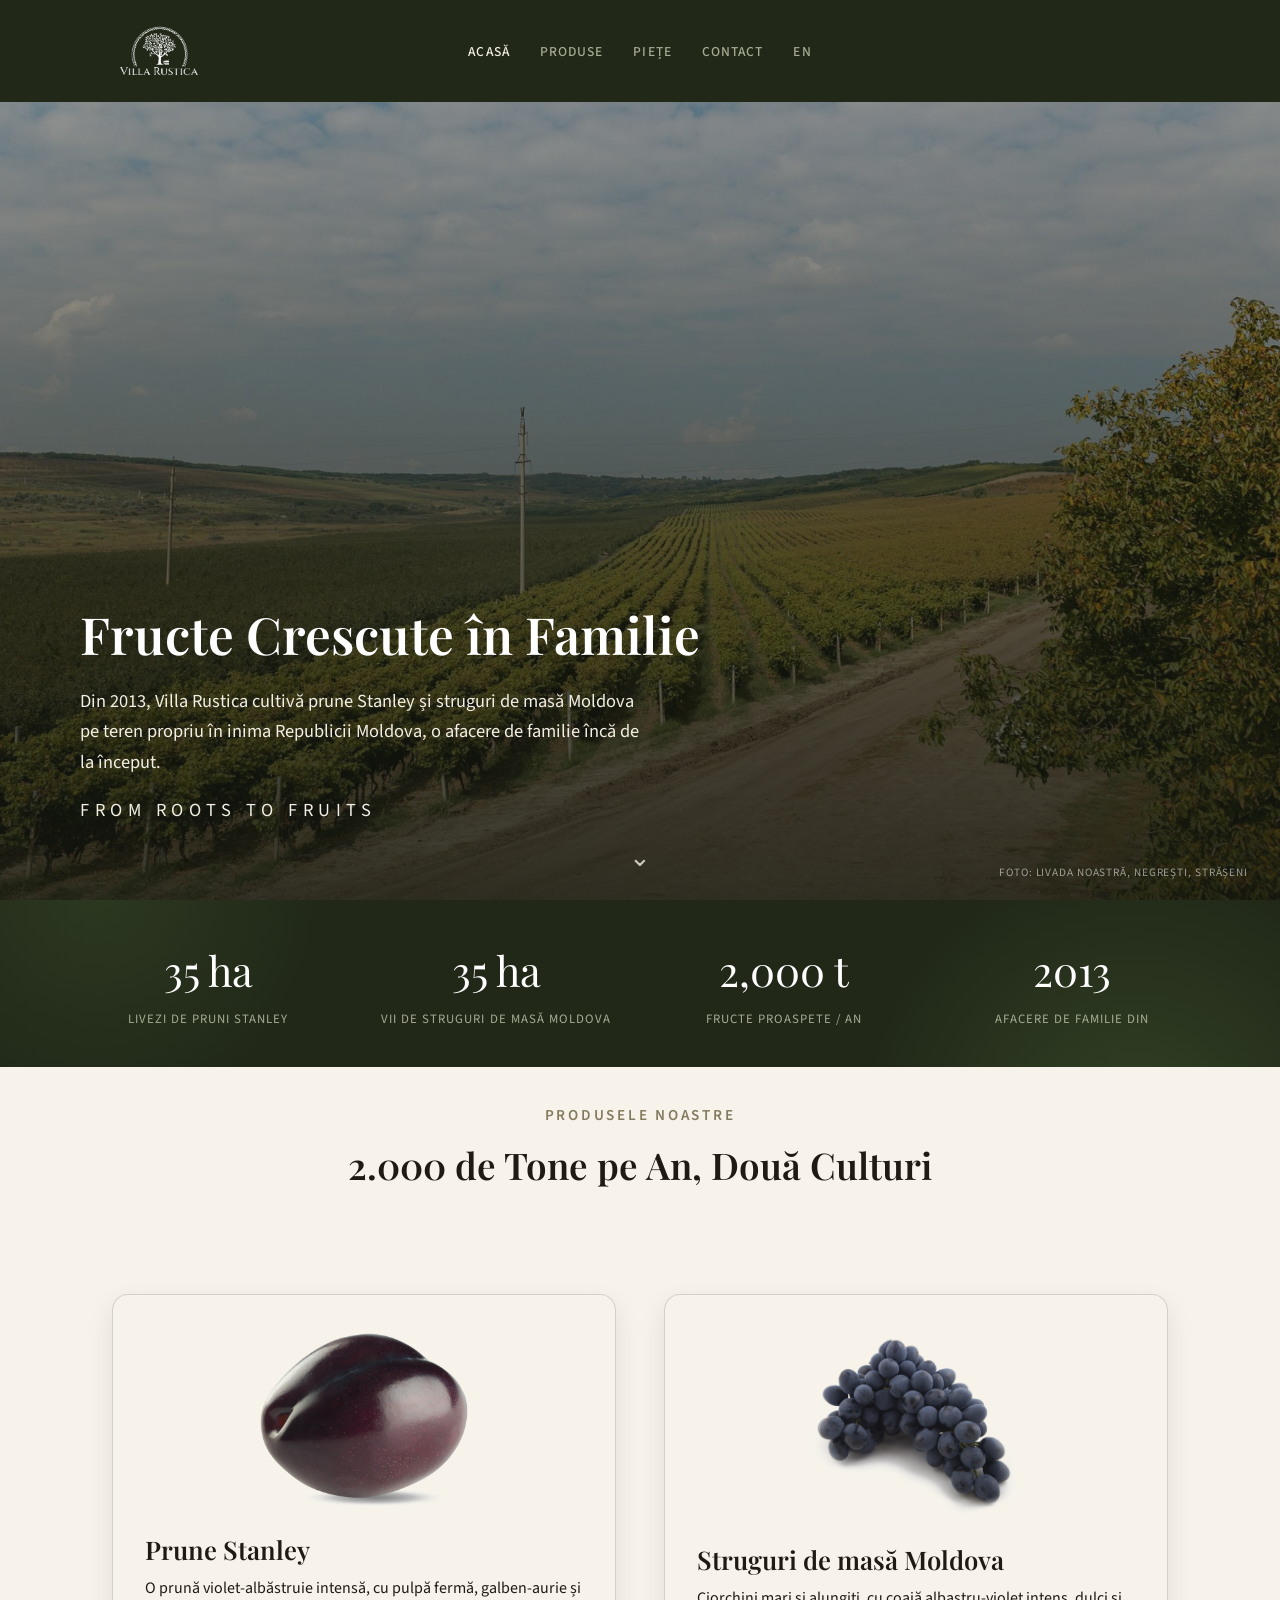
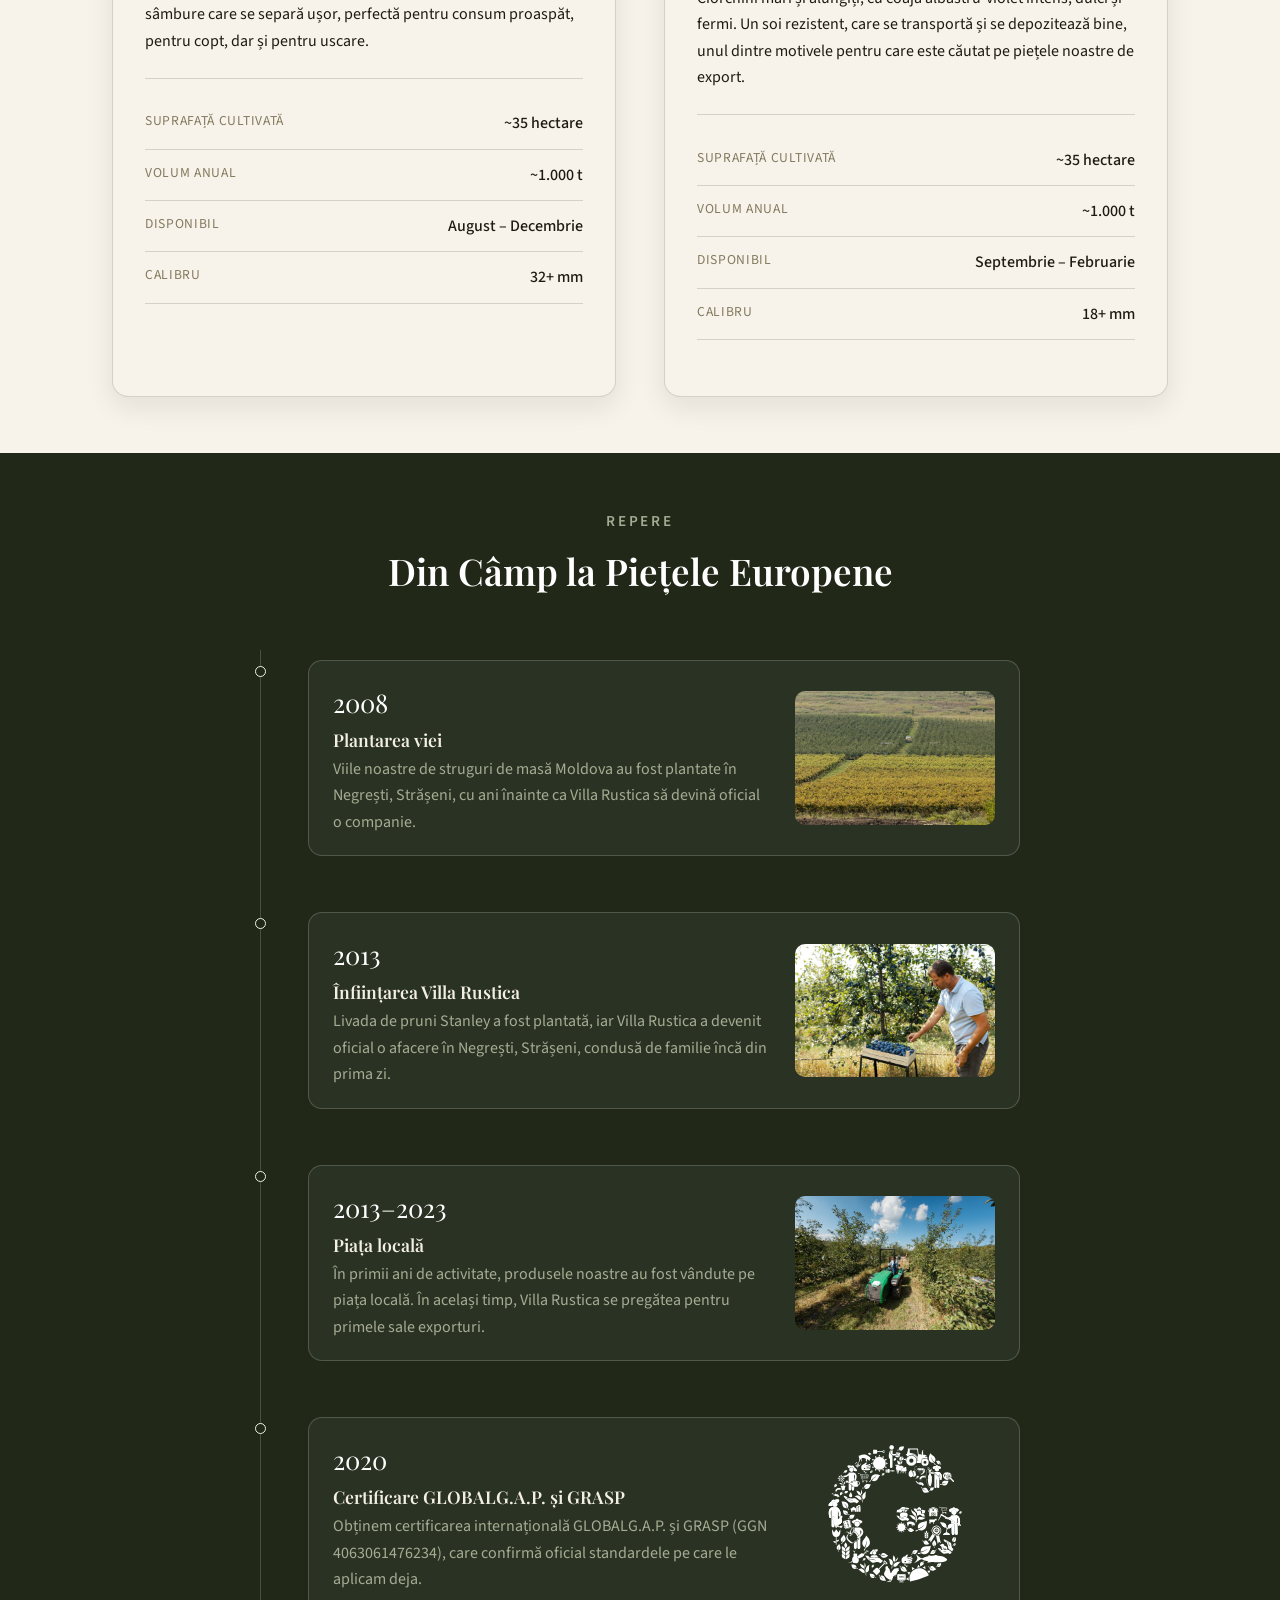
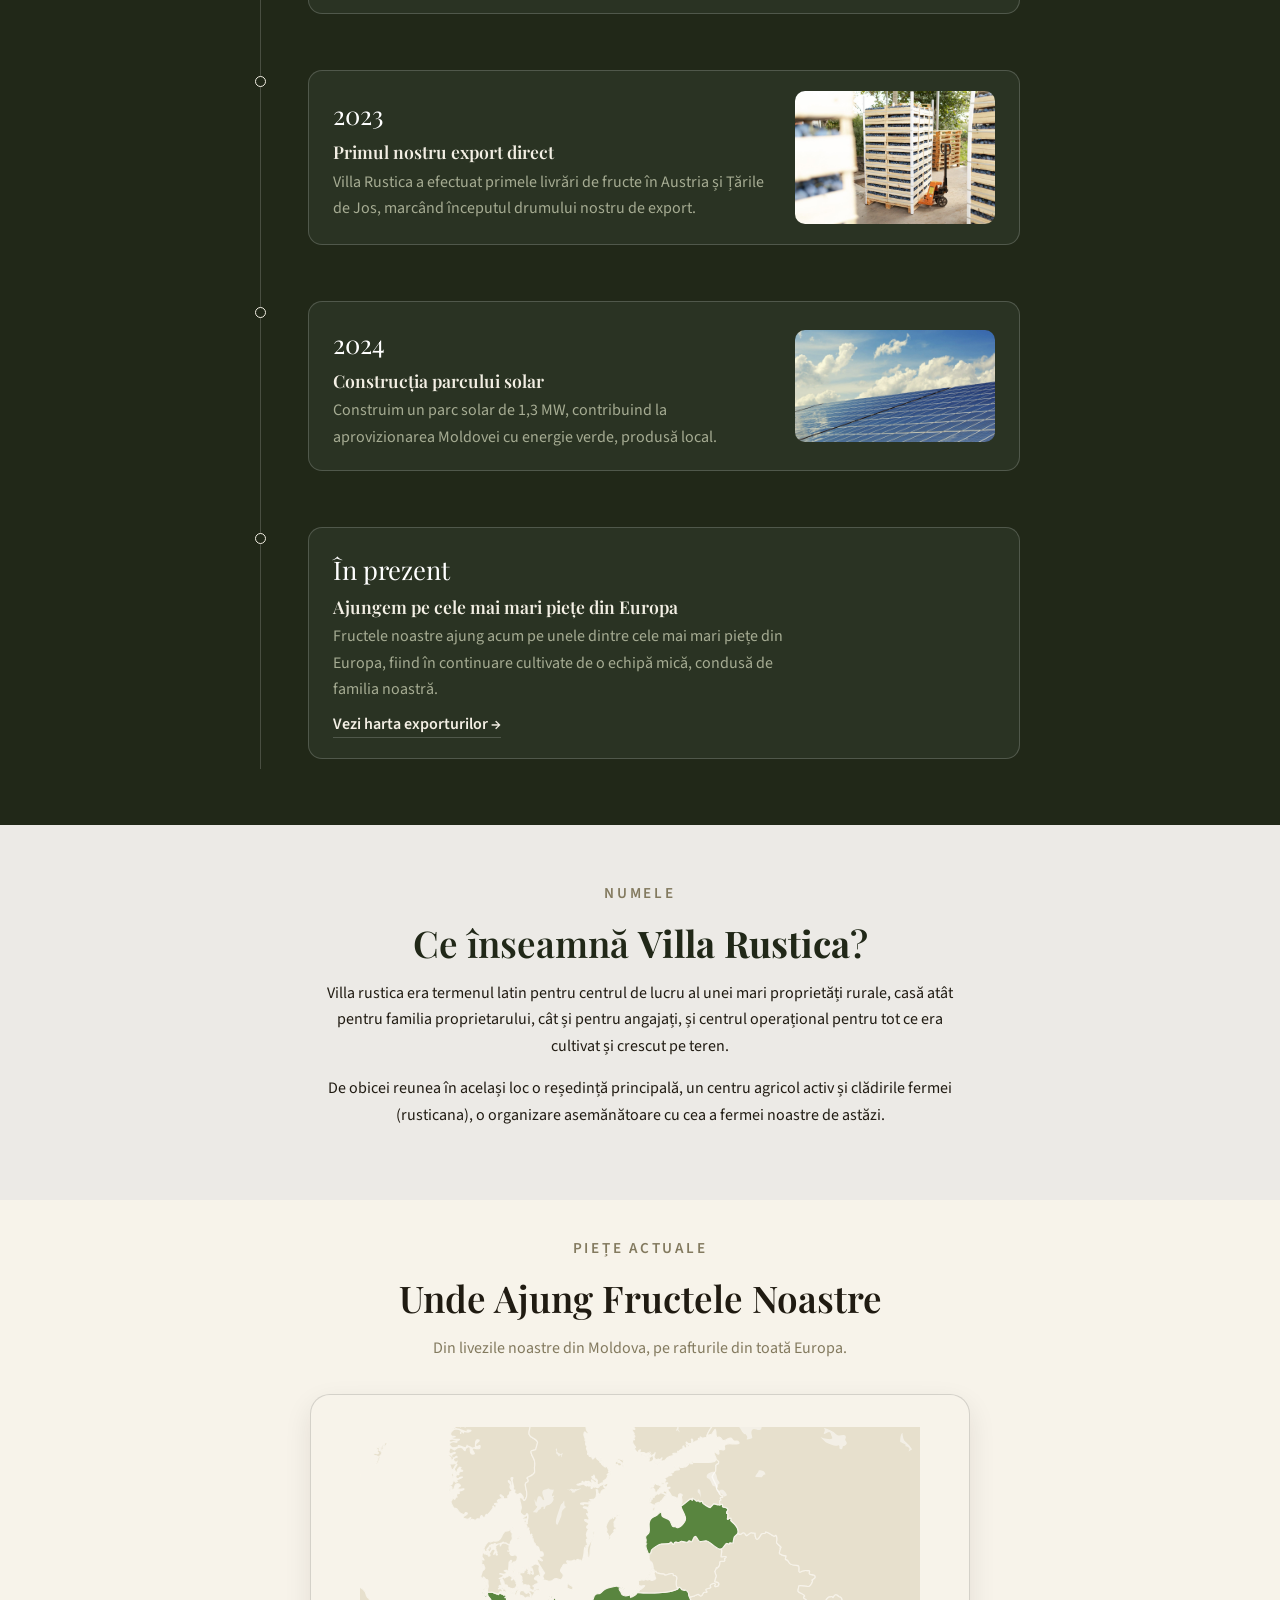
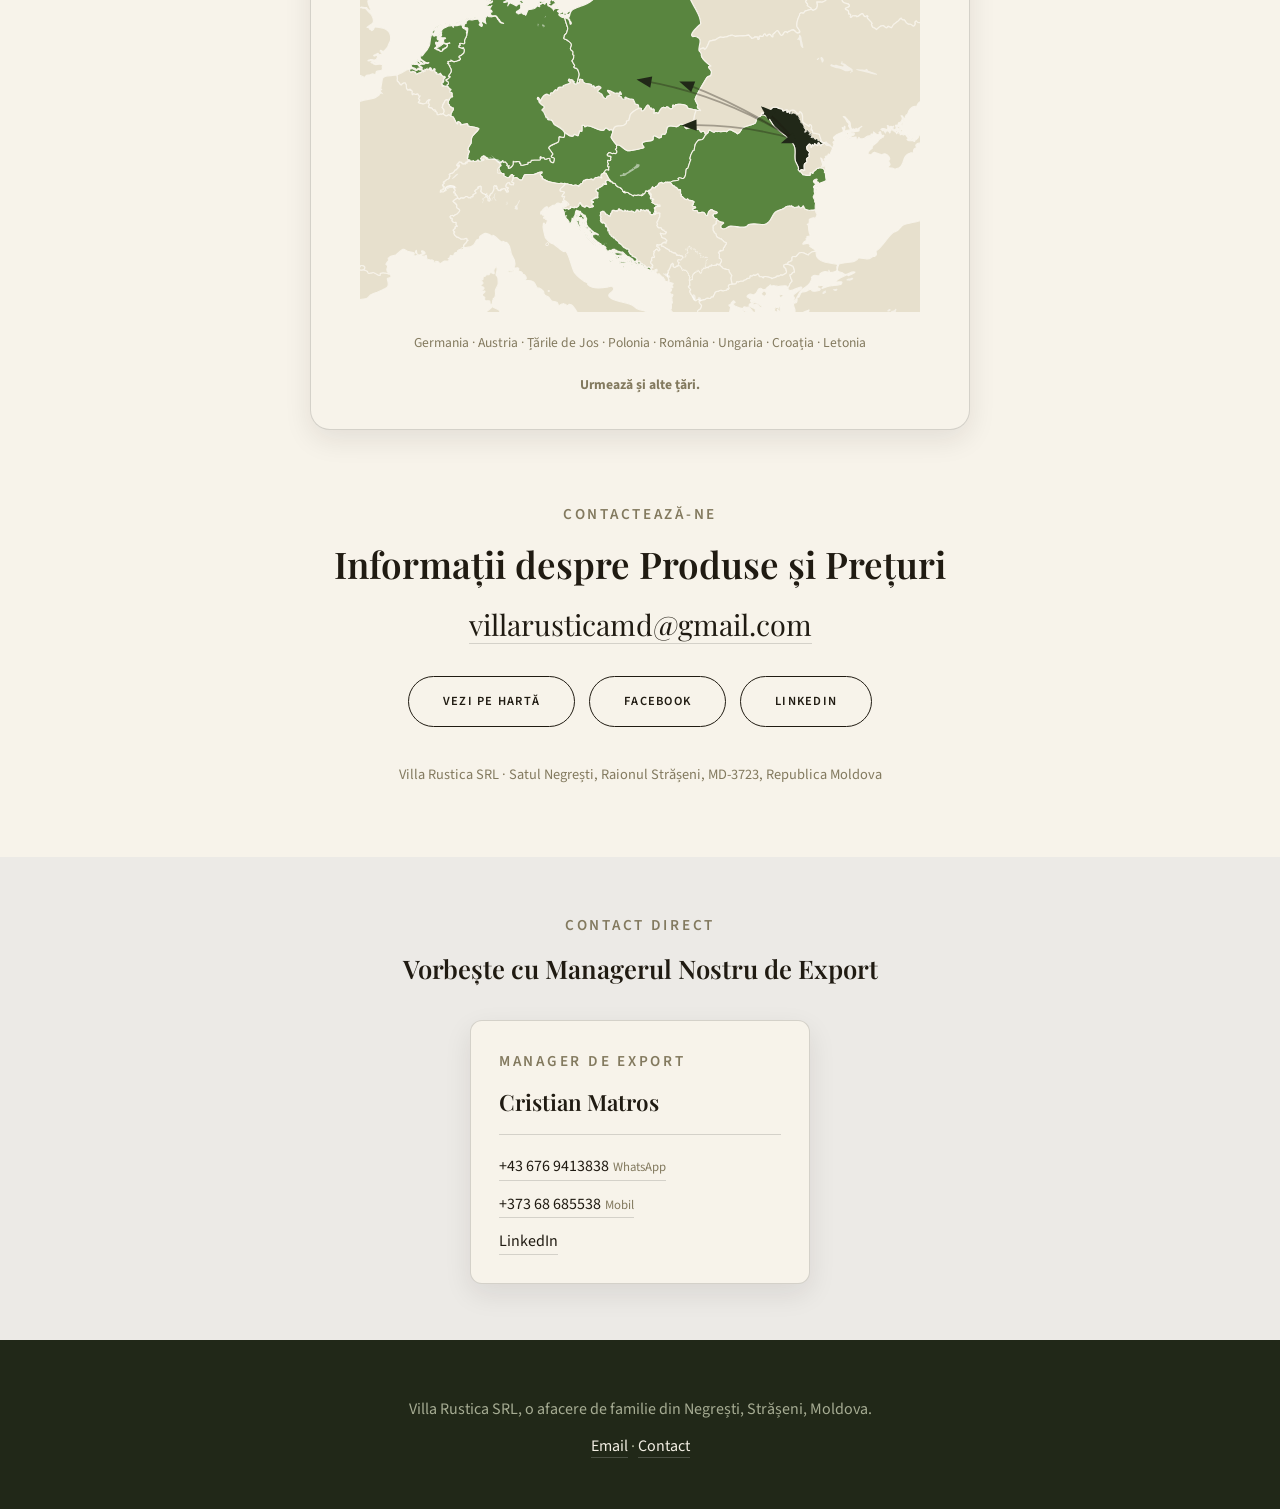
==== commit db2f81bd: "Revert "Replace EN/RO nav links with a language dropdown" This reverts commit 4bc62e4fad62cf0afdeb72" ====
--- a/index-ro.html
+++ b/index-ro.html
@@ -18,7 +18,7 @@
   <link rel="apple-touch-icon" href="assets/apple-touch-icon.png?v=1" />
   <link rel="preconnect" href="https://fonts.googleapis.com" />
   <link href="https://fonts.googleapis.com/css2?family=Playfair+Display:ital,wght@0,400;0,500;0,600;0,700;1,400;1,500&family=Source+Sans+3:wght@300;400;500;600&display=swap" rel="stylesheet" />
-  <link rel="stylesheet" href="styles.css?v=8" />
+  <link rel="stylesheet" href="styles.css?v=7" />
 </head>
 <body>
 
@@ -39,13 +39,8 @@
         <li><a href="#products">Produse</a></li>
         <li><a href="#markets">Piețe</a></li>
         <li><a href="#contact">Contact</a></li>
+        <li><a href="index.html">EN</a></li>
       </ul>
-      <div class="lang-switch">
-        <select class="lang-select" aria-label="Limbă">
-          <option value="index.html">EN</option>
-          <option value="index-ro.html" selected>RO</option>
-        </select>
-      </div>
     </nav>
   </header>
 
@@ -414,6 +409,6 @@
     </p>
   </footer>
 
-  <script src="script.js?v=7"></script>
+  <script src="script.js?v=6"></script>
 </body>
 </html>
--- a/styles.css
+++ b/styles.css
@@ -159,41 +159,6 @@
   color: var(--text-invert);
 }
 
-.lang-switch {
-  justify-self: end;
-}
-
-.lang-select {
-  appearance: none;
-  -webkit-appearance: none;
-  background: transparent;
-  border: 1px solid rgba(255, 255, 255, 0.25);
-  border-radius: 4px;
-  color: var(--muted-invert);
-  font-family: inherit;
-  font-size: 0.85rem;
-  text-transform: uppercase;
-  letter-spacing: 0.08em;
-  font-weight: 500;
-  padding: 6px 28px 6px 12px;
-  cursor: pointer;
-  background-image: url("data:image/svg+xml,%3Csvg xmlns='http://www.w3.org/2000/svg' width='10' height='6' viewBox='0 0 10 6'%3E%3Cpath d='M1 1l4 4 4-4' stroke='%23a6ac93' stroke-width='1.5' fill='none' stroke-linecap='round' stroke-linejoin='round'/%3E%3C/svg%3E");
-  background-repeat: no-repeat;
-  background-position: right 10px center;
-}
-
-.lang-select:hover,
-.lang-select:focus {
-  color: var(--text-invert);
-  border-color: rgba(255, 255, 255, 0.5);
-  outline: none;
-}
-
-.lang-select option {
-  color: #1a1e14;
-  background: #fff;
-}
-
 /* ---------- Hero (full-bleed, dark overlay) ---------- */
 
 .hero {
@@ -987,11 +952,6 @@
     letter-spacing: 0.02em;
   }
 
-  .lang-switch {
-    justify-self: center;
-    margin-top: 10px;
-  }
-
   .split,
   .split.reverse .split-photo,
   .product-grid {
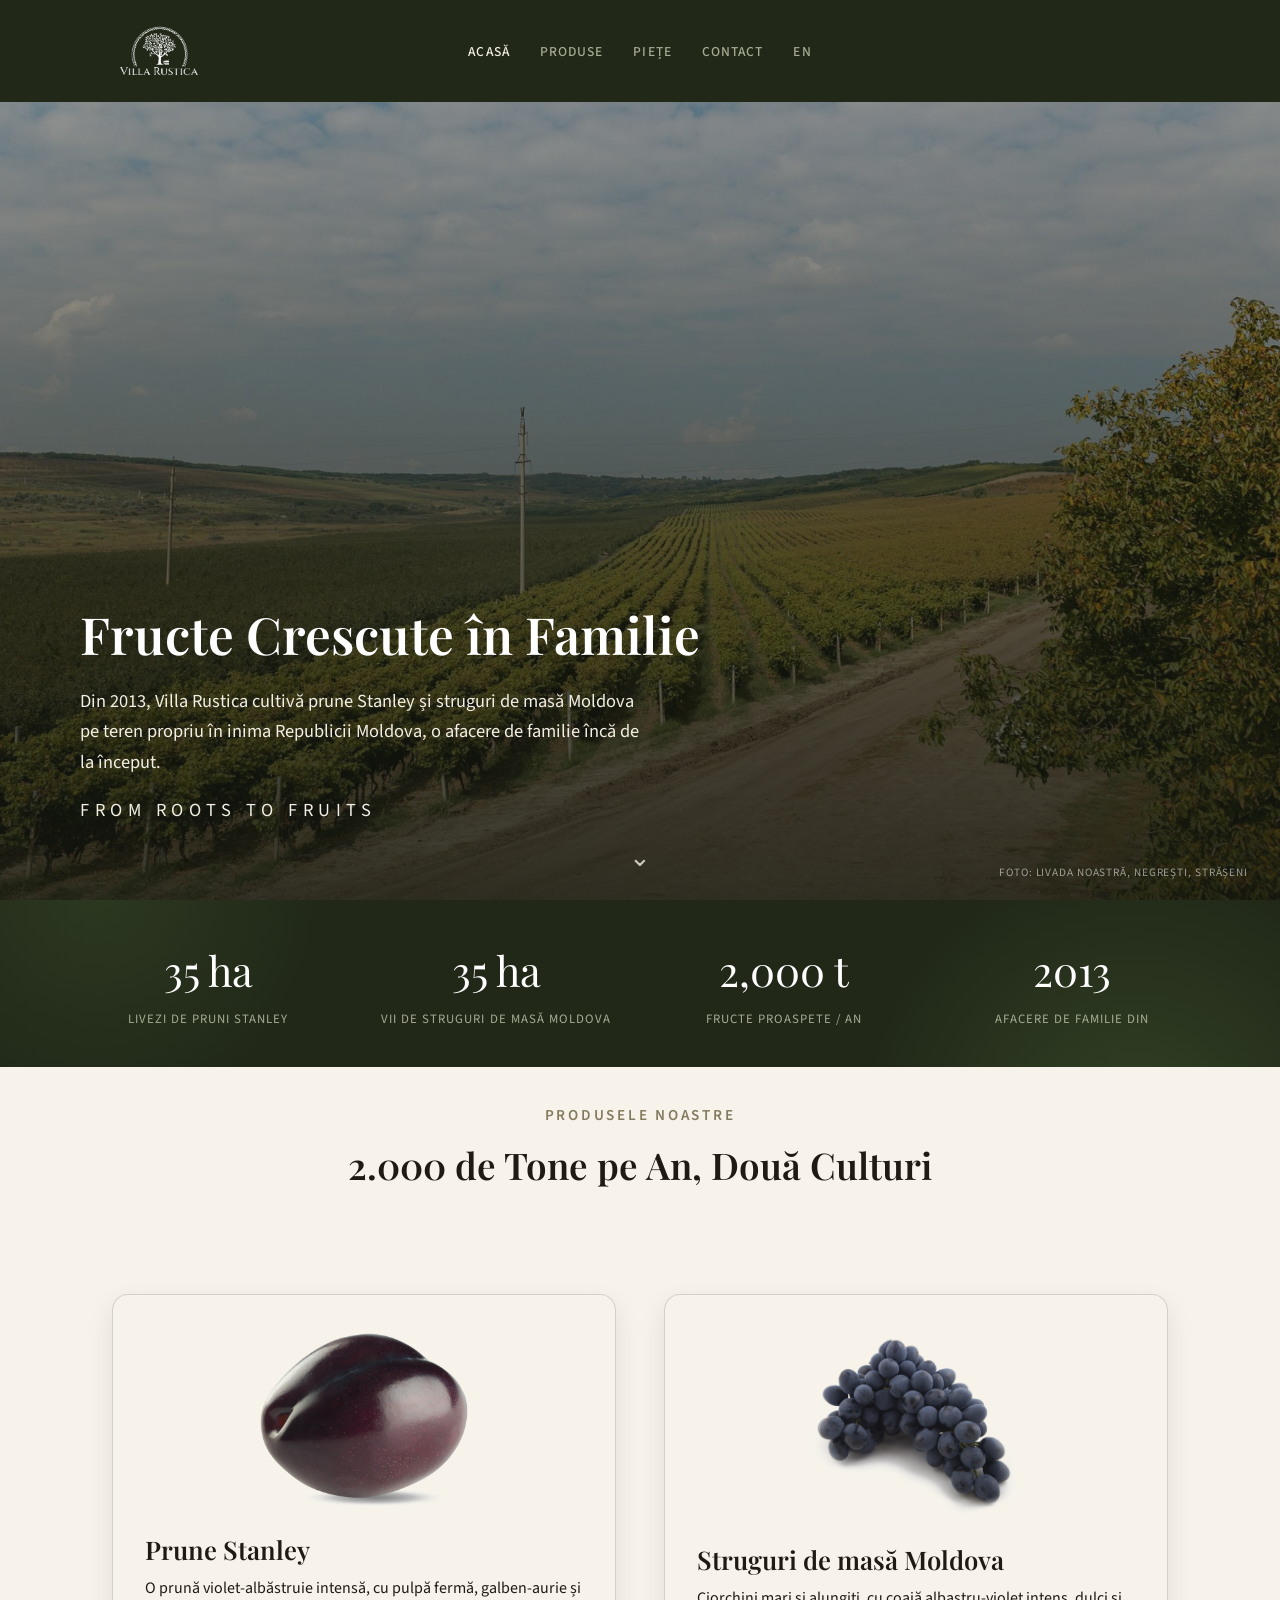
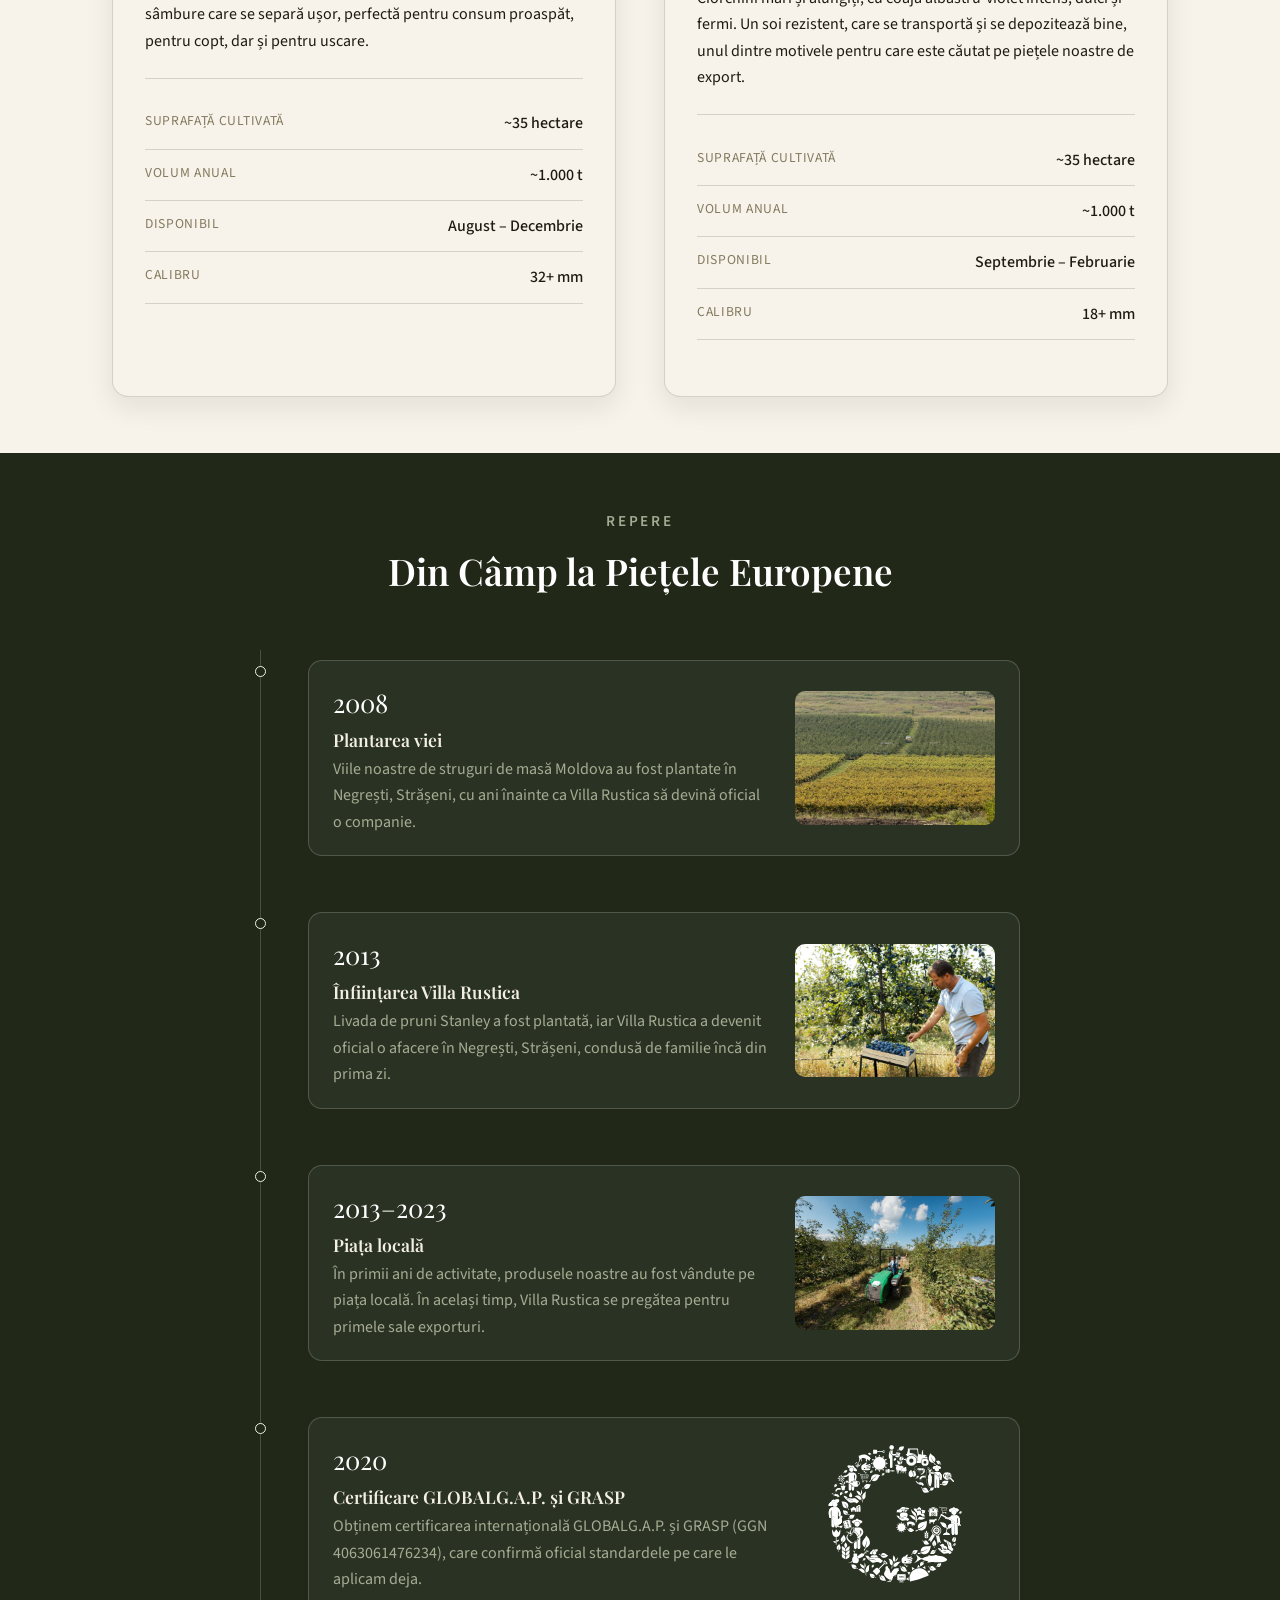
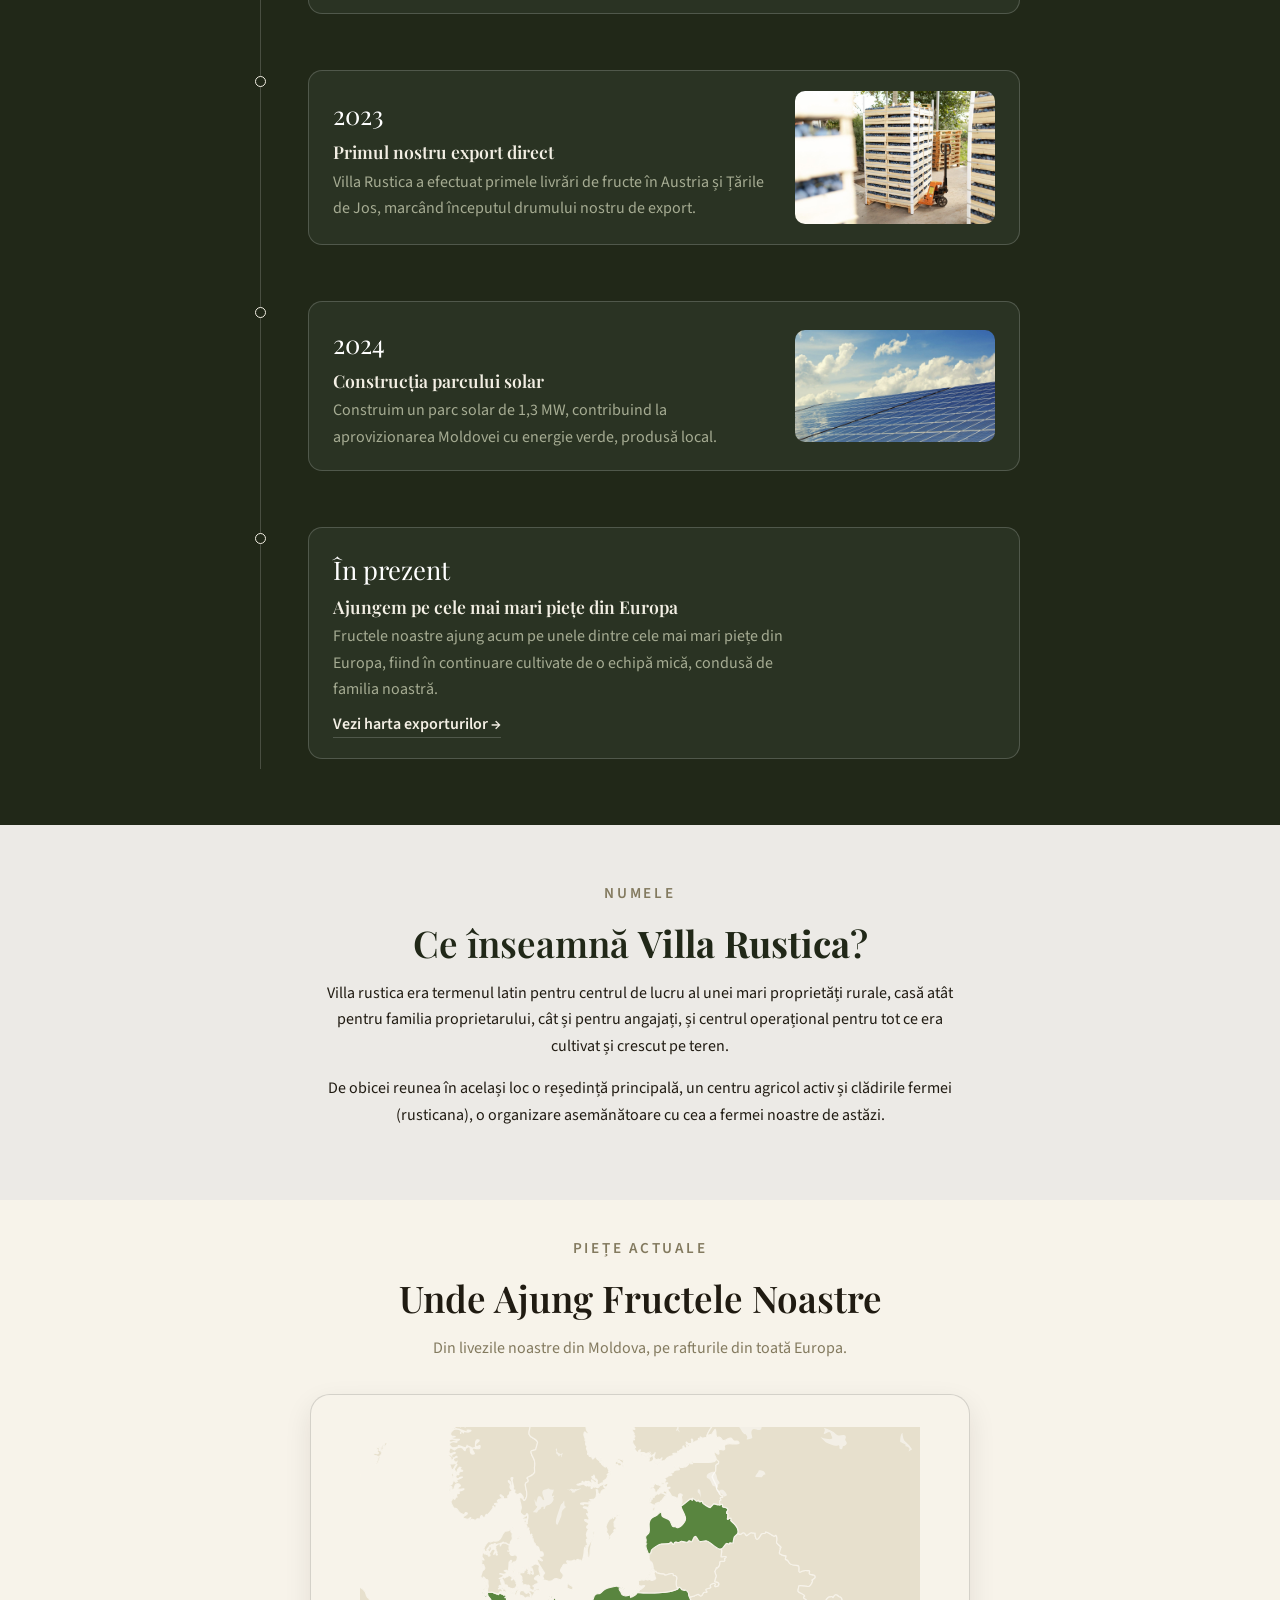
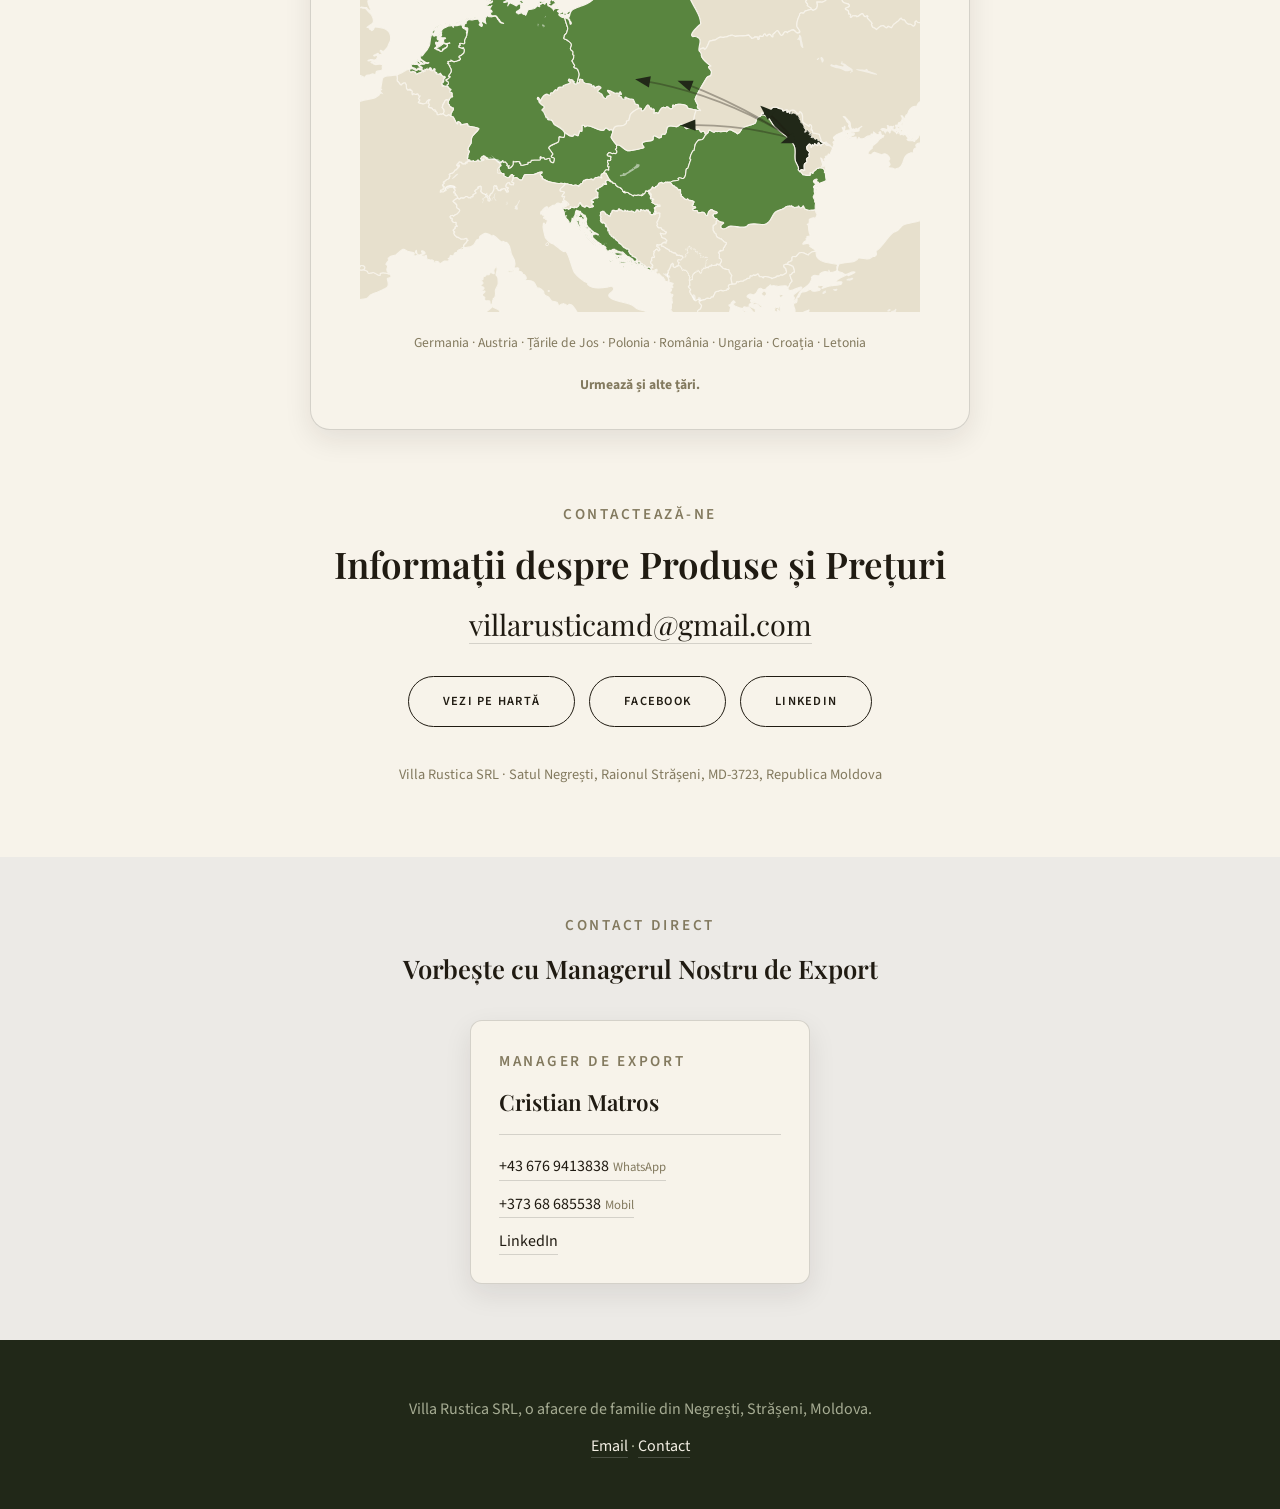
==== commit daaff1a2: "Add Google Analytics tracking Co-Authored-By: Claude Sonnet 5 <noreply@anthropic.com>" ====
--- a/index-ro.html
+++ b/index-ro.html
@@ -3,6 +3,16 @@
 <head>
   <meta charset="UTF-8" />
   <meta name="viewport" content="width=device-width, initial-scale=1.0" />
+
+  <!-- Google tag (gtag.js) -->
+  <script async src="https://www.googletagmanager.com/gtag/js?id=G-1B6P7E0YDN"></script>
+  <script>
+    window.dataLayer = window.dataLayer || [];
+    function gtag(){dataLayer.push(arguments);}
+    gtag('js', new Date());
+    gtag('config', 'G-1B6P7E0YDN');
+  </script>
+
   <title>Villa Rustica: From Roots to Fruits</title>
   <meta name="description" content="Prune Stanley și struguri de Moldova, cultivate de familia noastră, exportate în Europa din 2013." />
   <meta property="og:type" content="website" />
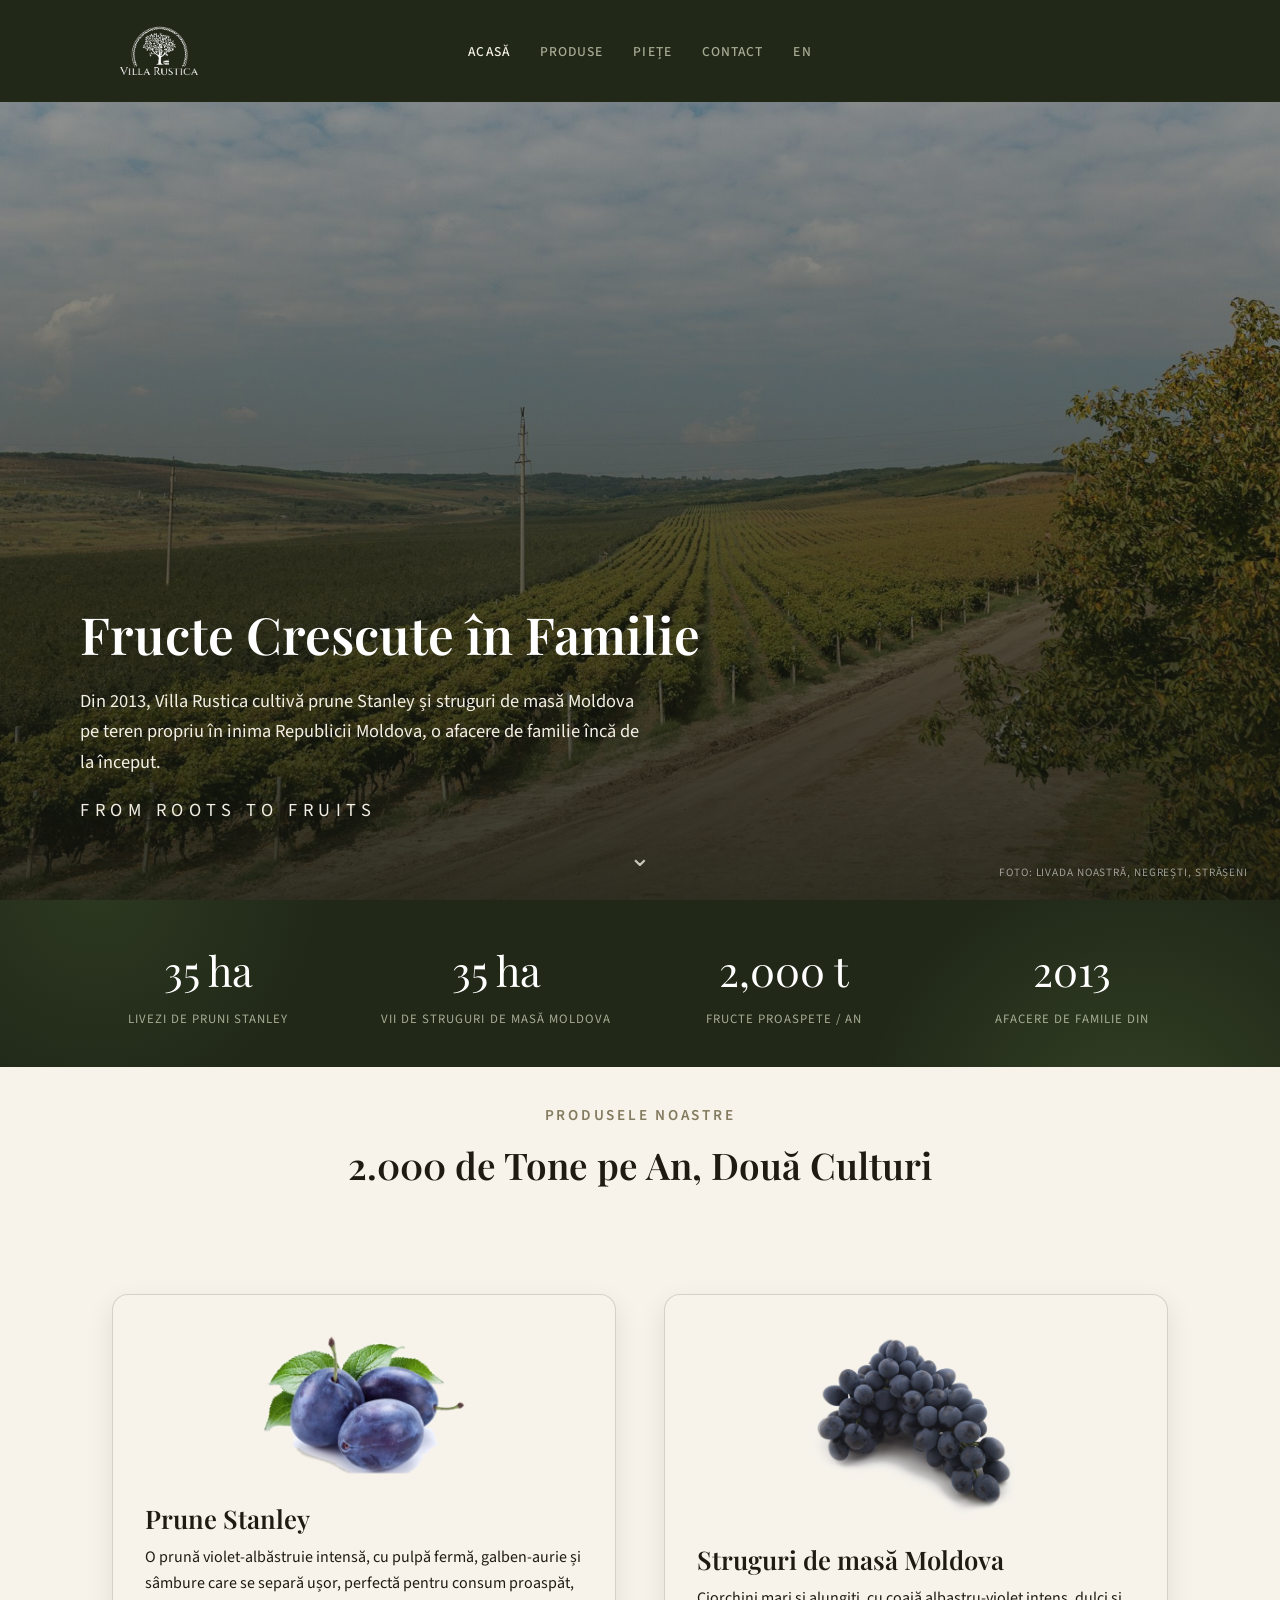
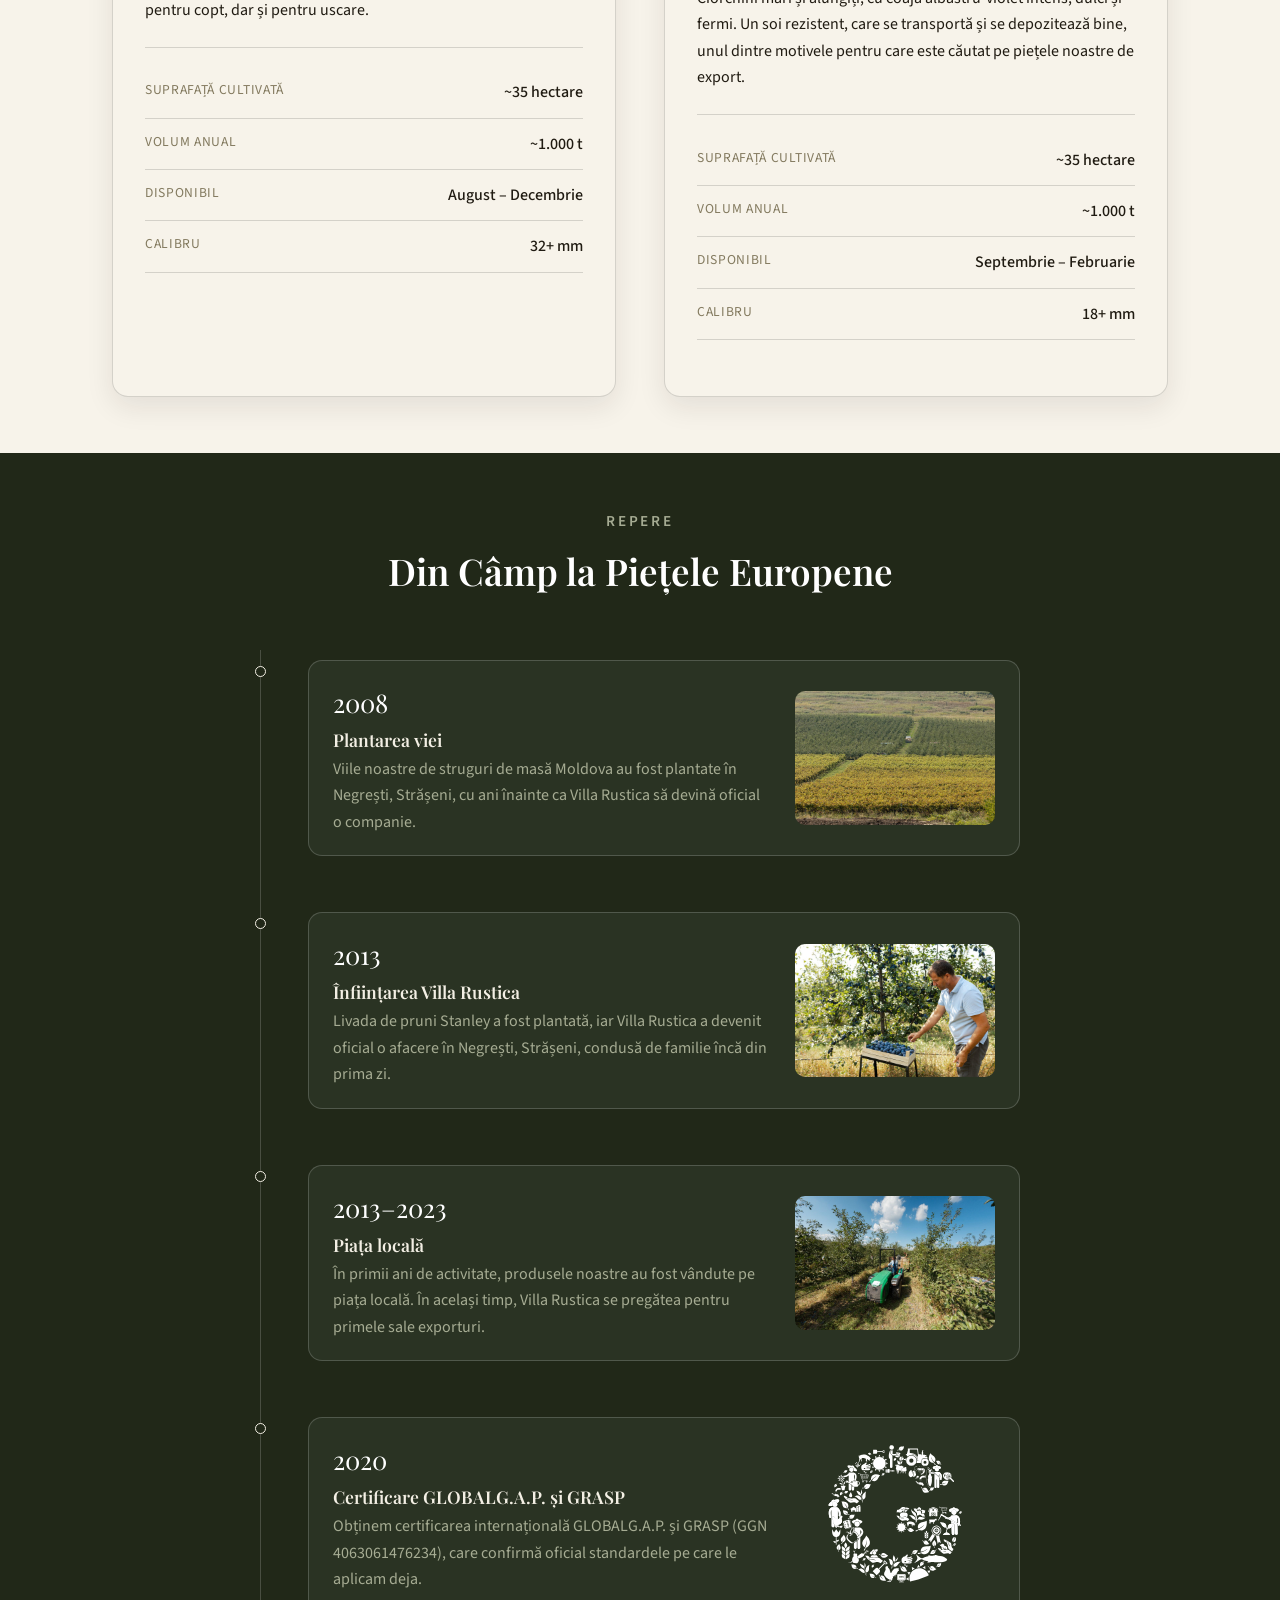
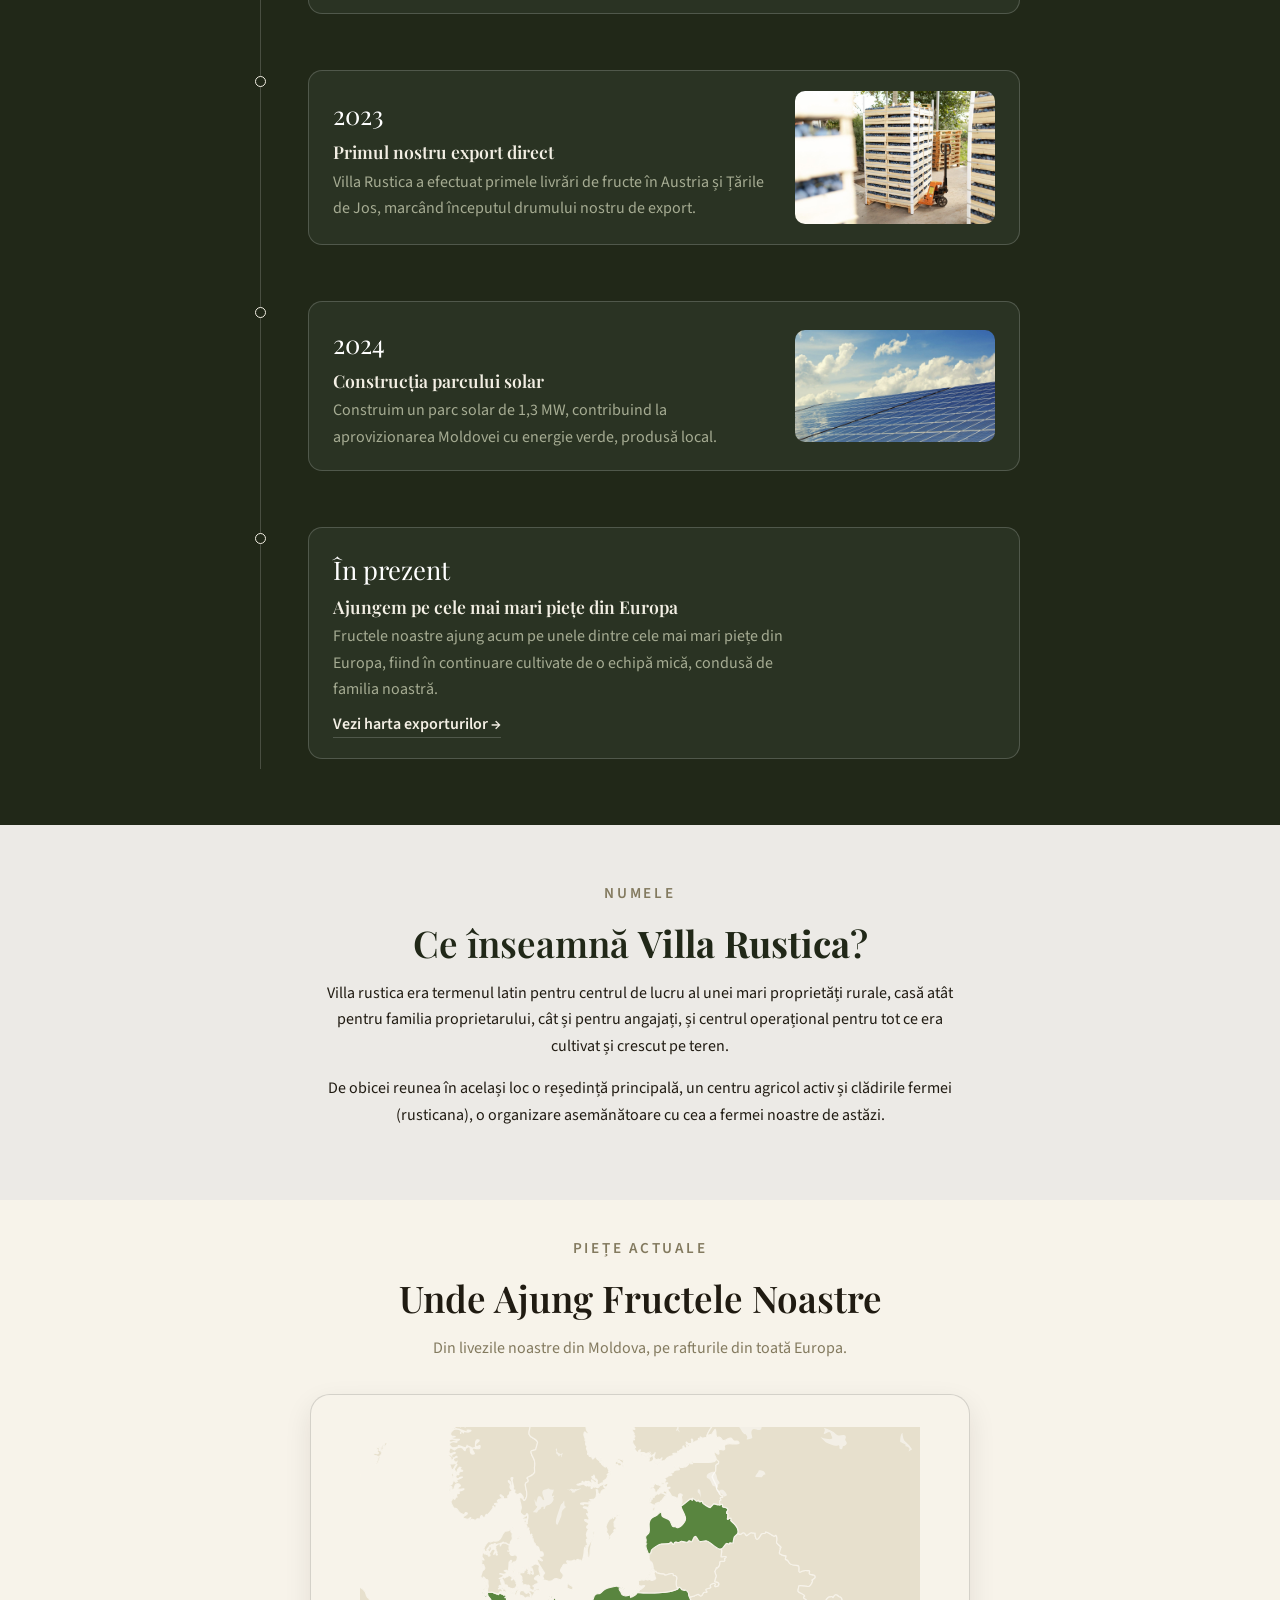
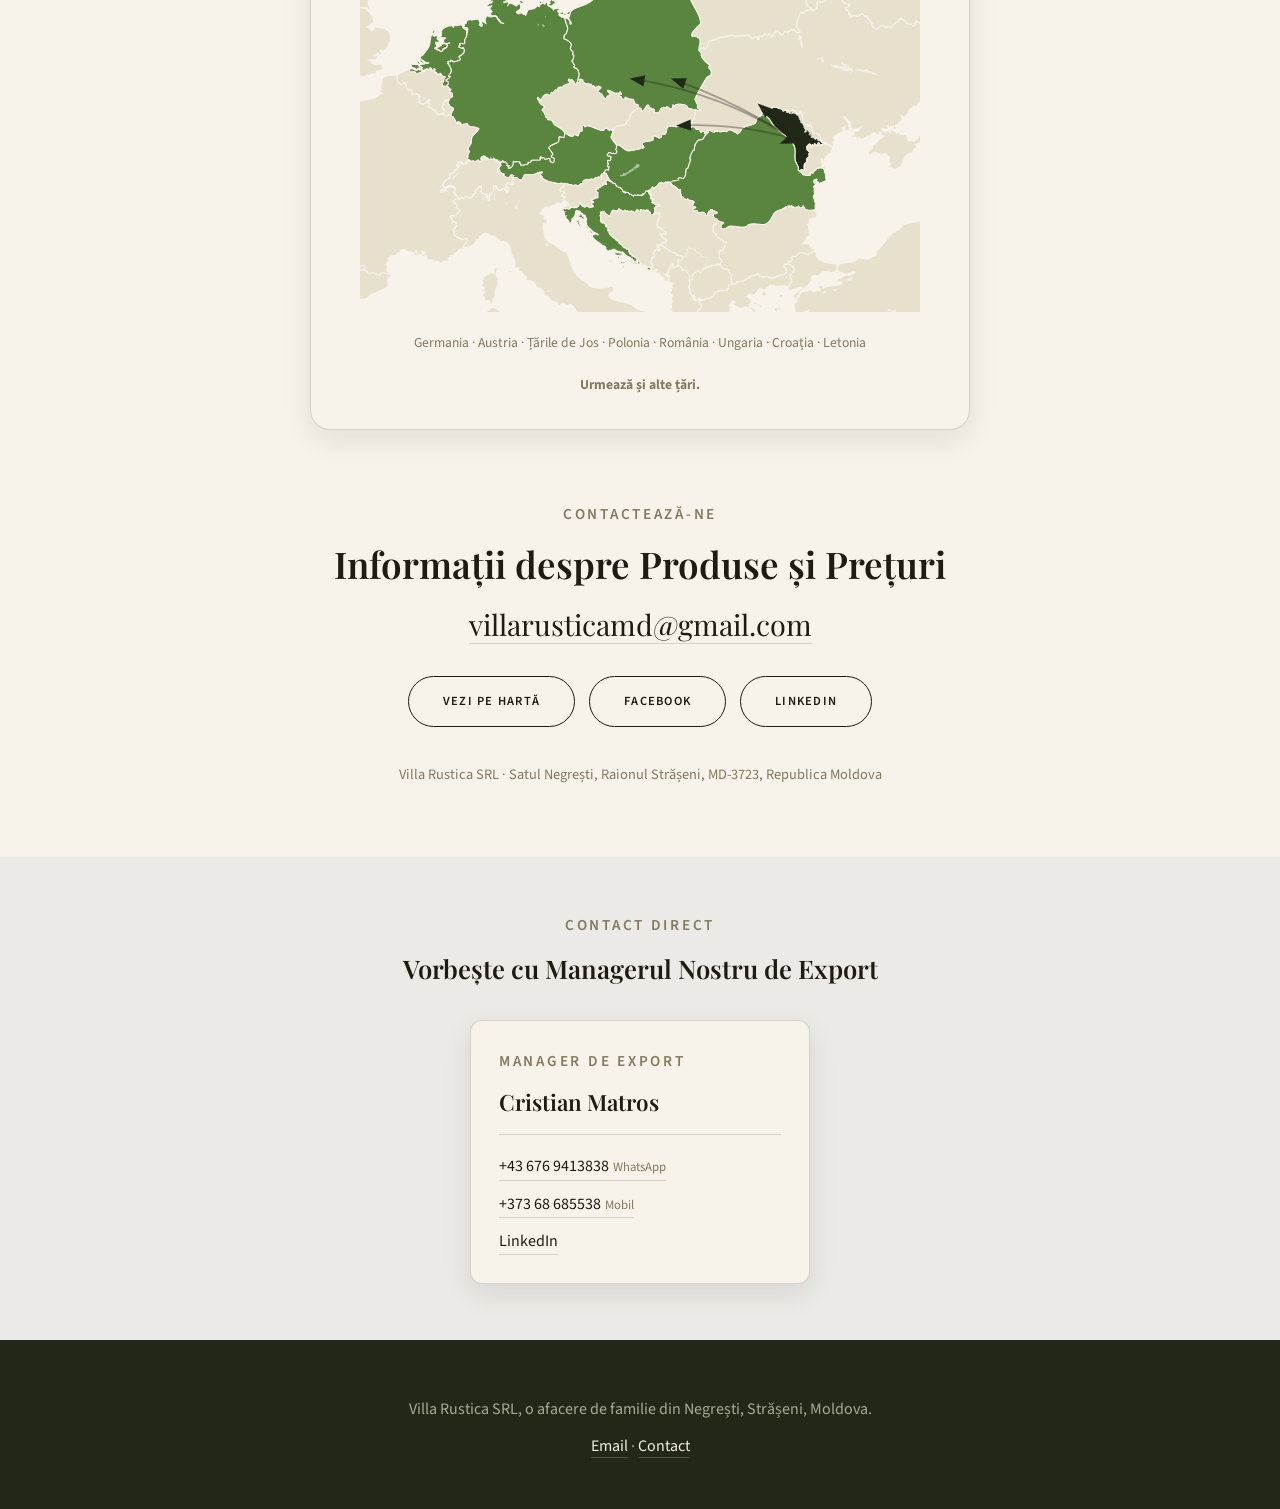
==== commit e3575624: "Replace Stanley plum product photo Co-Authored-By: Claude Sonnet 5 <noreply@anthropic.com>" ====
--- a/index-ro.html
+++ b/index-ro.html
@@ -99,7 +99,7 @@
     <div class="container">
       <div class="product-grid">
         <div class="product-card">
-          <img src="assets/plum-photo.png" alt="O prună Stanley" class="fruit-photo" />
+          <img src="assets/plum-photo.png?v=1" alt="O prună Stanley" class="fruit-photo" />
           <h3>Prune Stanley</h3>
           <p>O prună violet-albăstruie intensă, cu pulpă fermă, galben-aurie și sâmbure care se separă ușor, perfectă pentru consum proaspăt, pentru copt, dar și pentru uscare.</p>
           <dl class="spec-list">
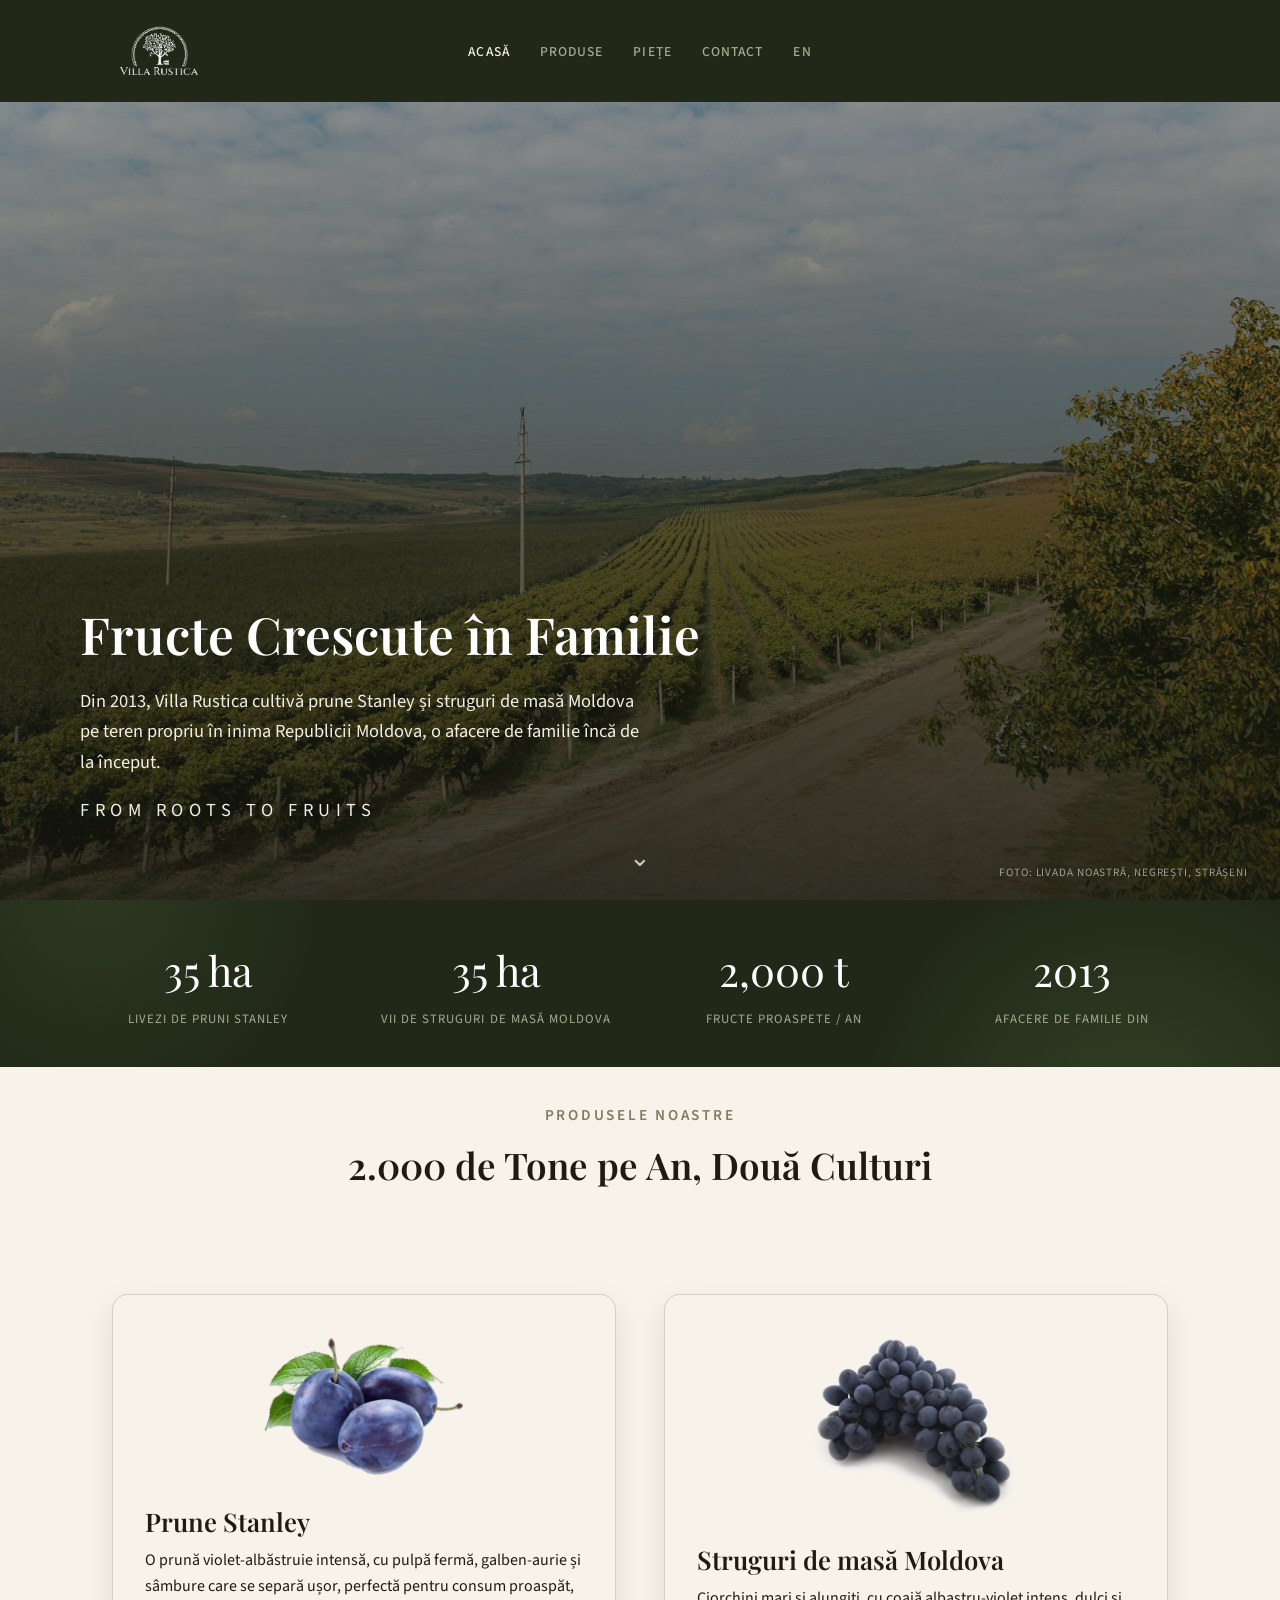
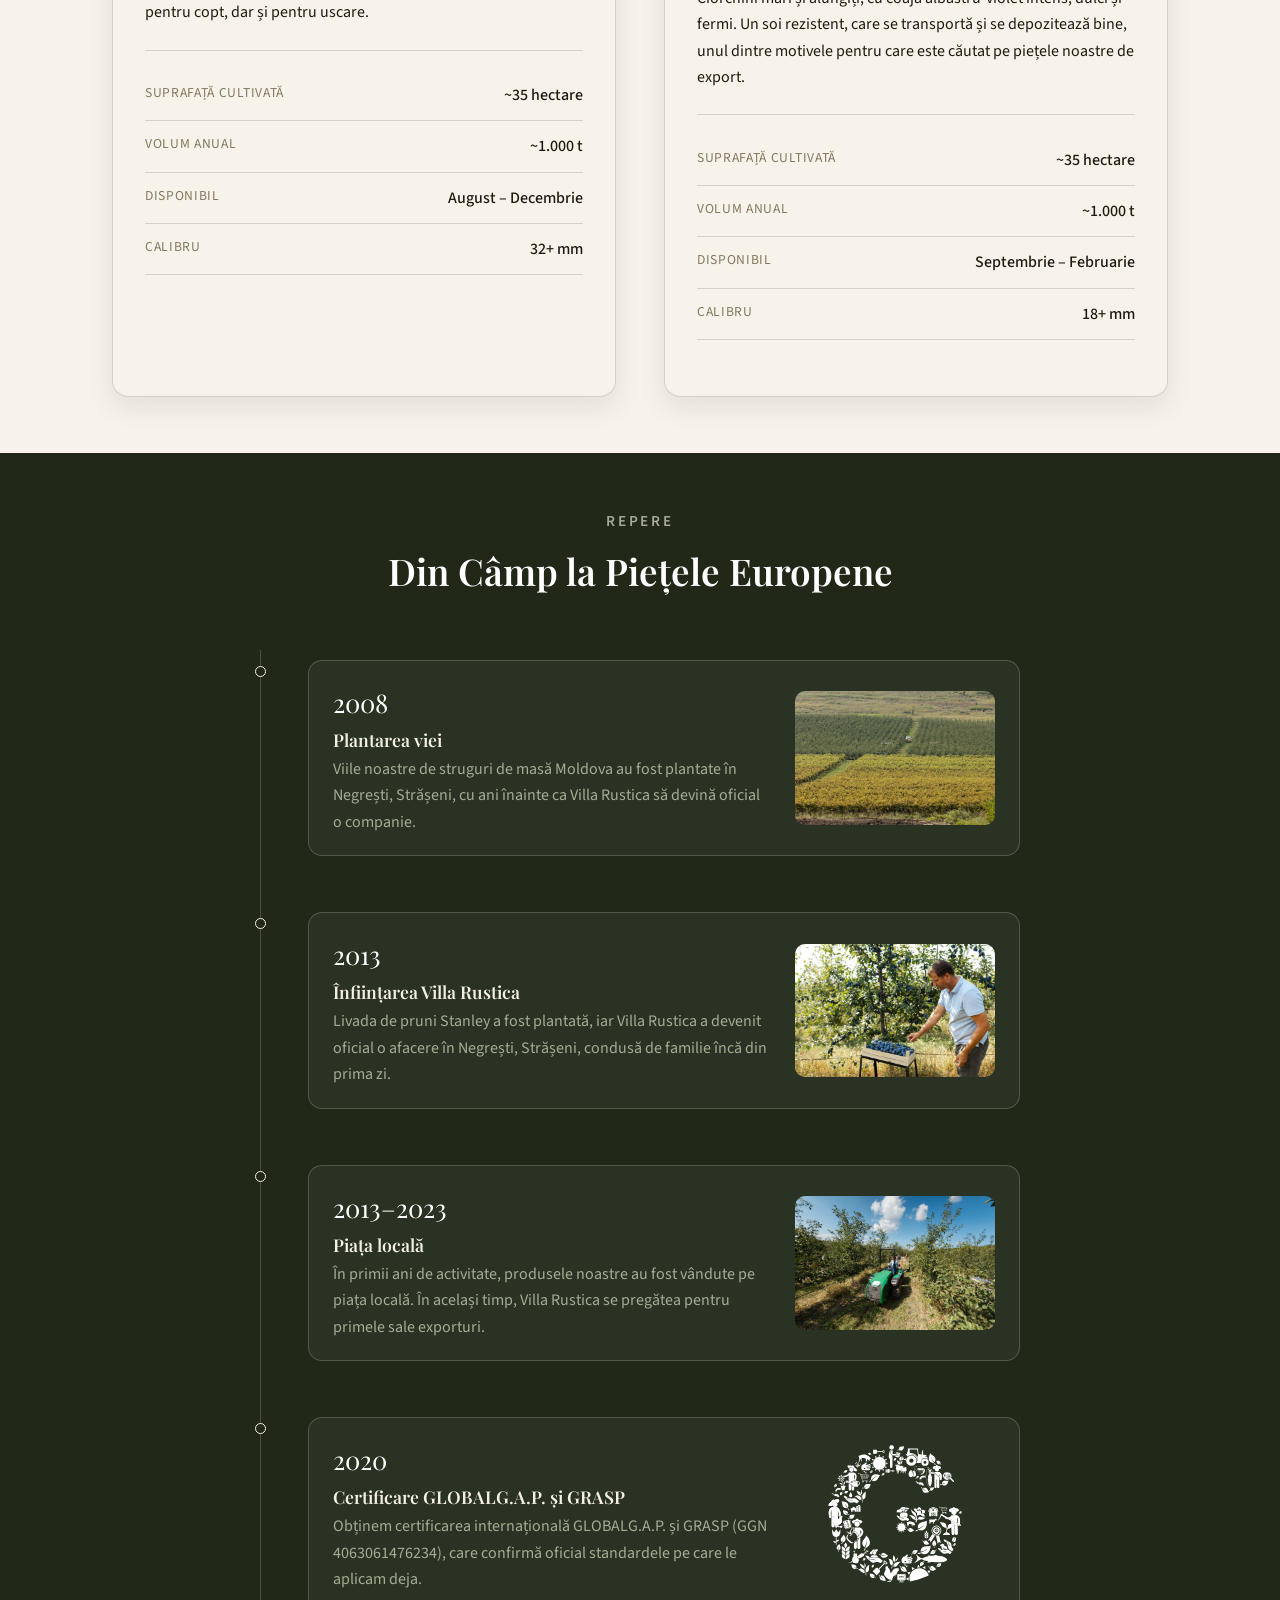
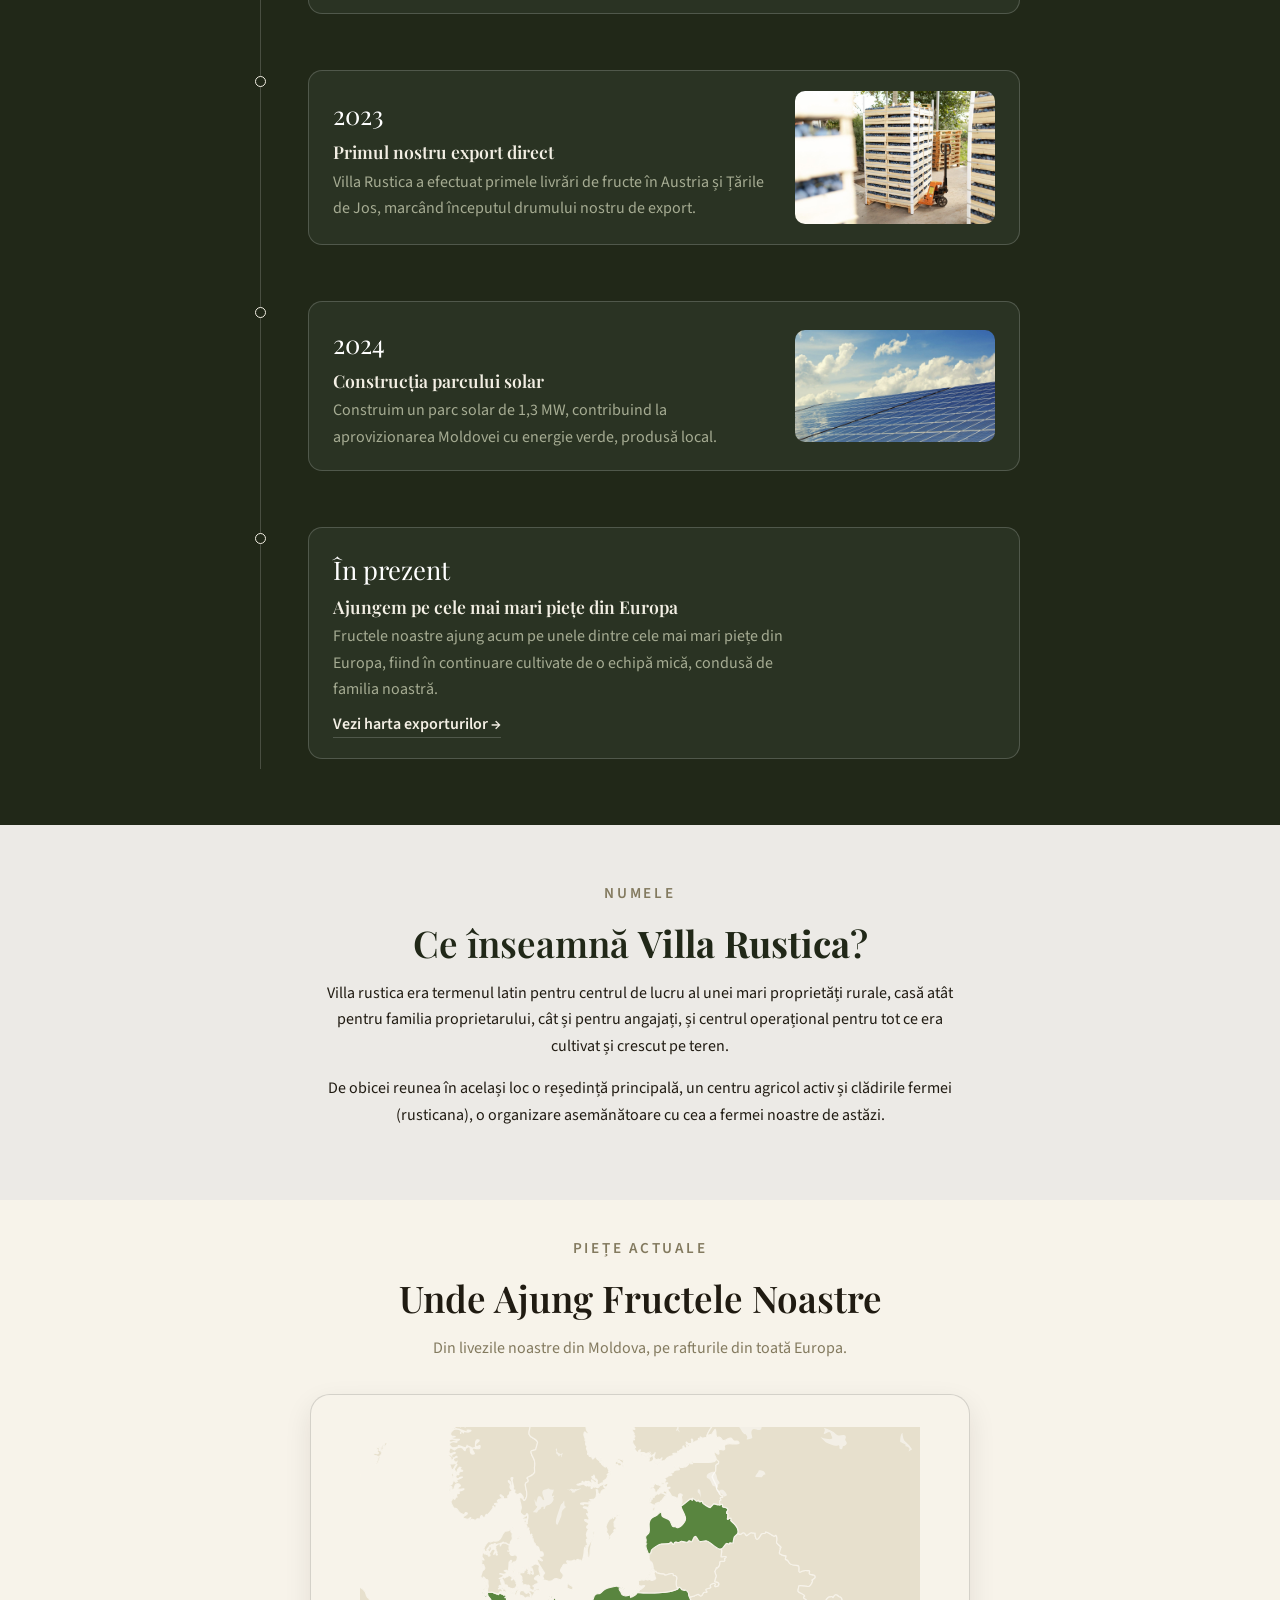
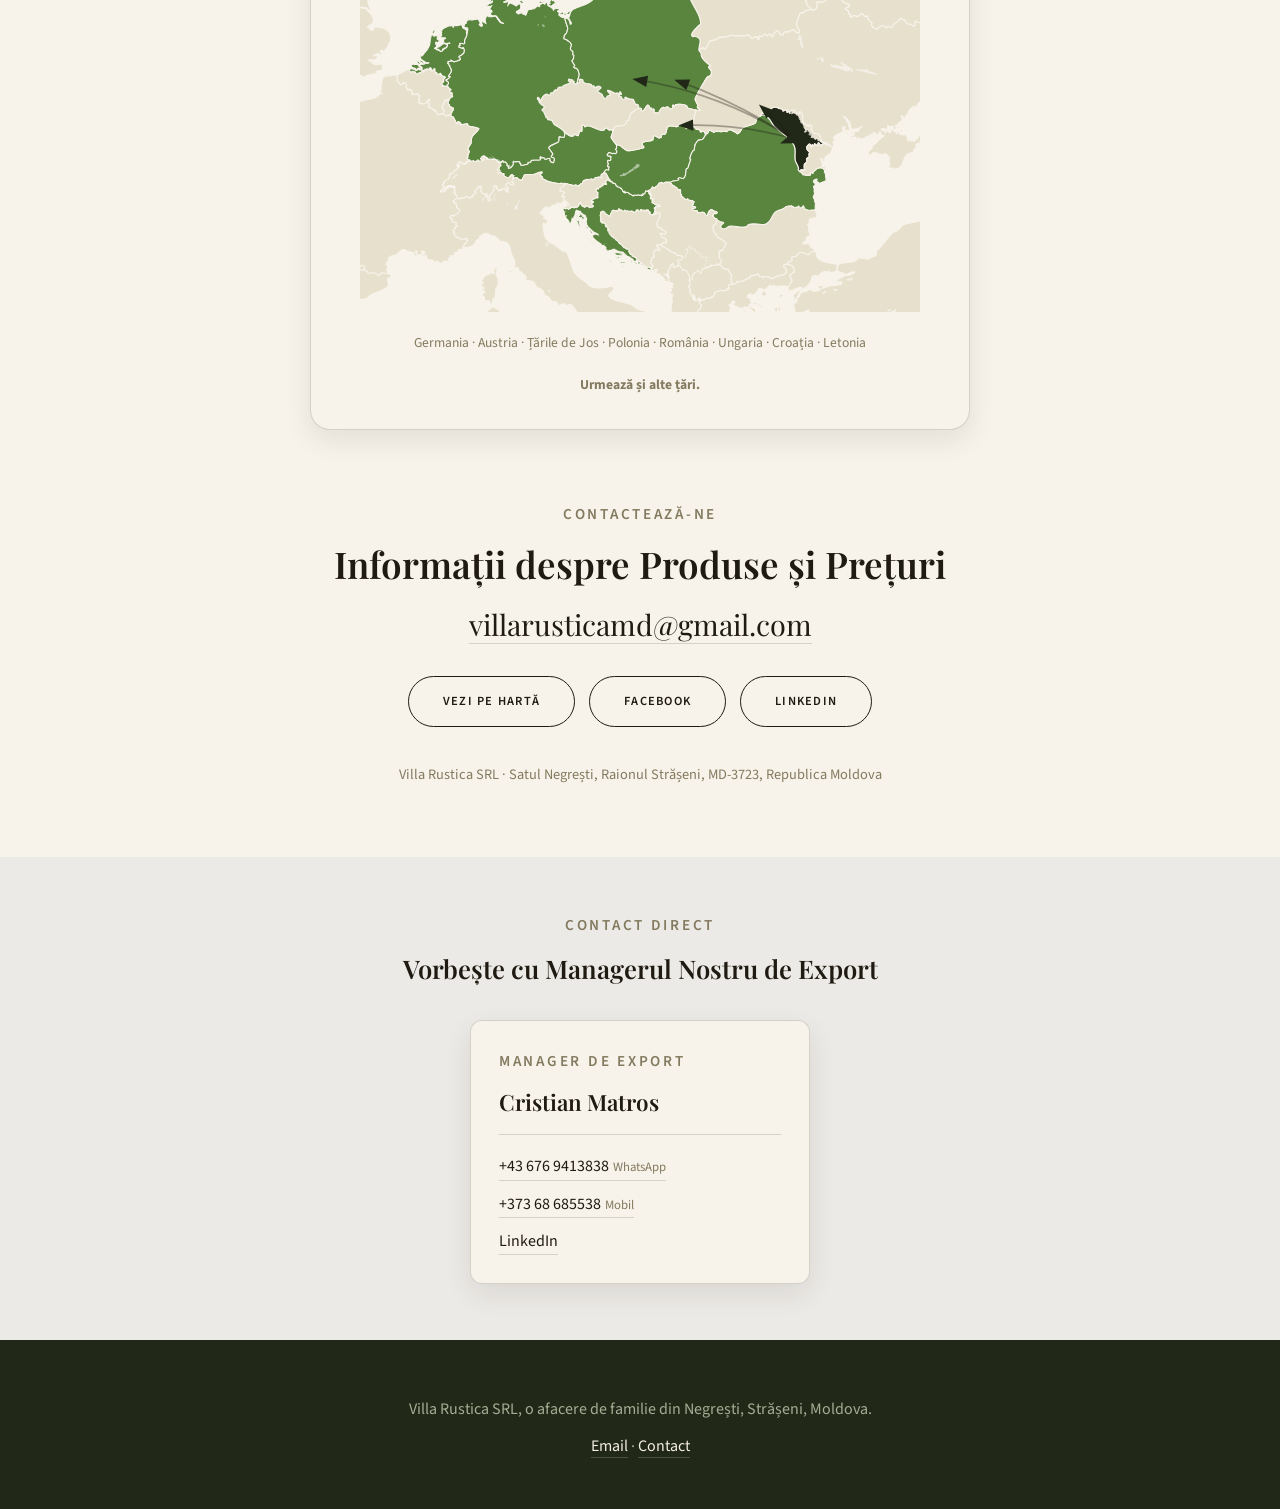
==== commit 0e0afbd0: "Fix plum photo cutout: remove leftover drop-shadow smear The previous cutout used a plain brightness" ====
--- a/index-ro.html
+++ b/index-ro.html
@@ -99,7 +99,7 @@
     <div class="container">
       <div class="product-grid">
         <div class="product-card">
-          <img src="assets/plum-photo.png?v=1" alt="O prună Stanley" class="fruit-photo" />
+          <img src="assets/plum-photo.png?v=2" alt="O prună Stanley" class="fruit-photo" />
           <h3>Prune Stanley</h3>
           <p>O prună violet-albăstruie intensă, cu pulpă fermă, galben-aurie și sâmbure care se separă ușor, perfectă pentru consum proaspăt, pentru copt, dar și pentru uscare.</p>
           <dl class="spec-list">
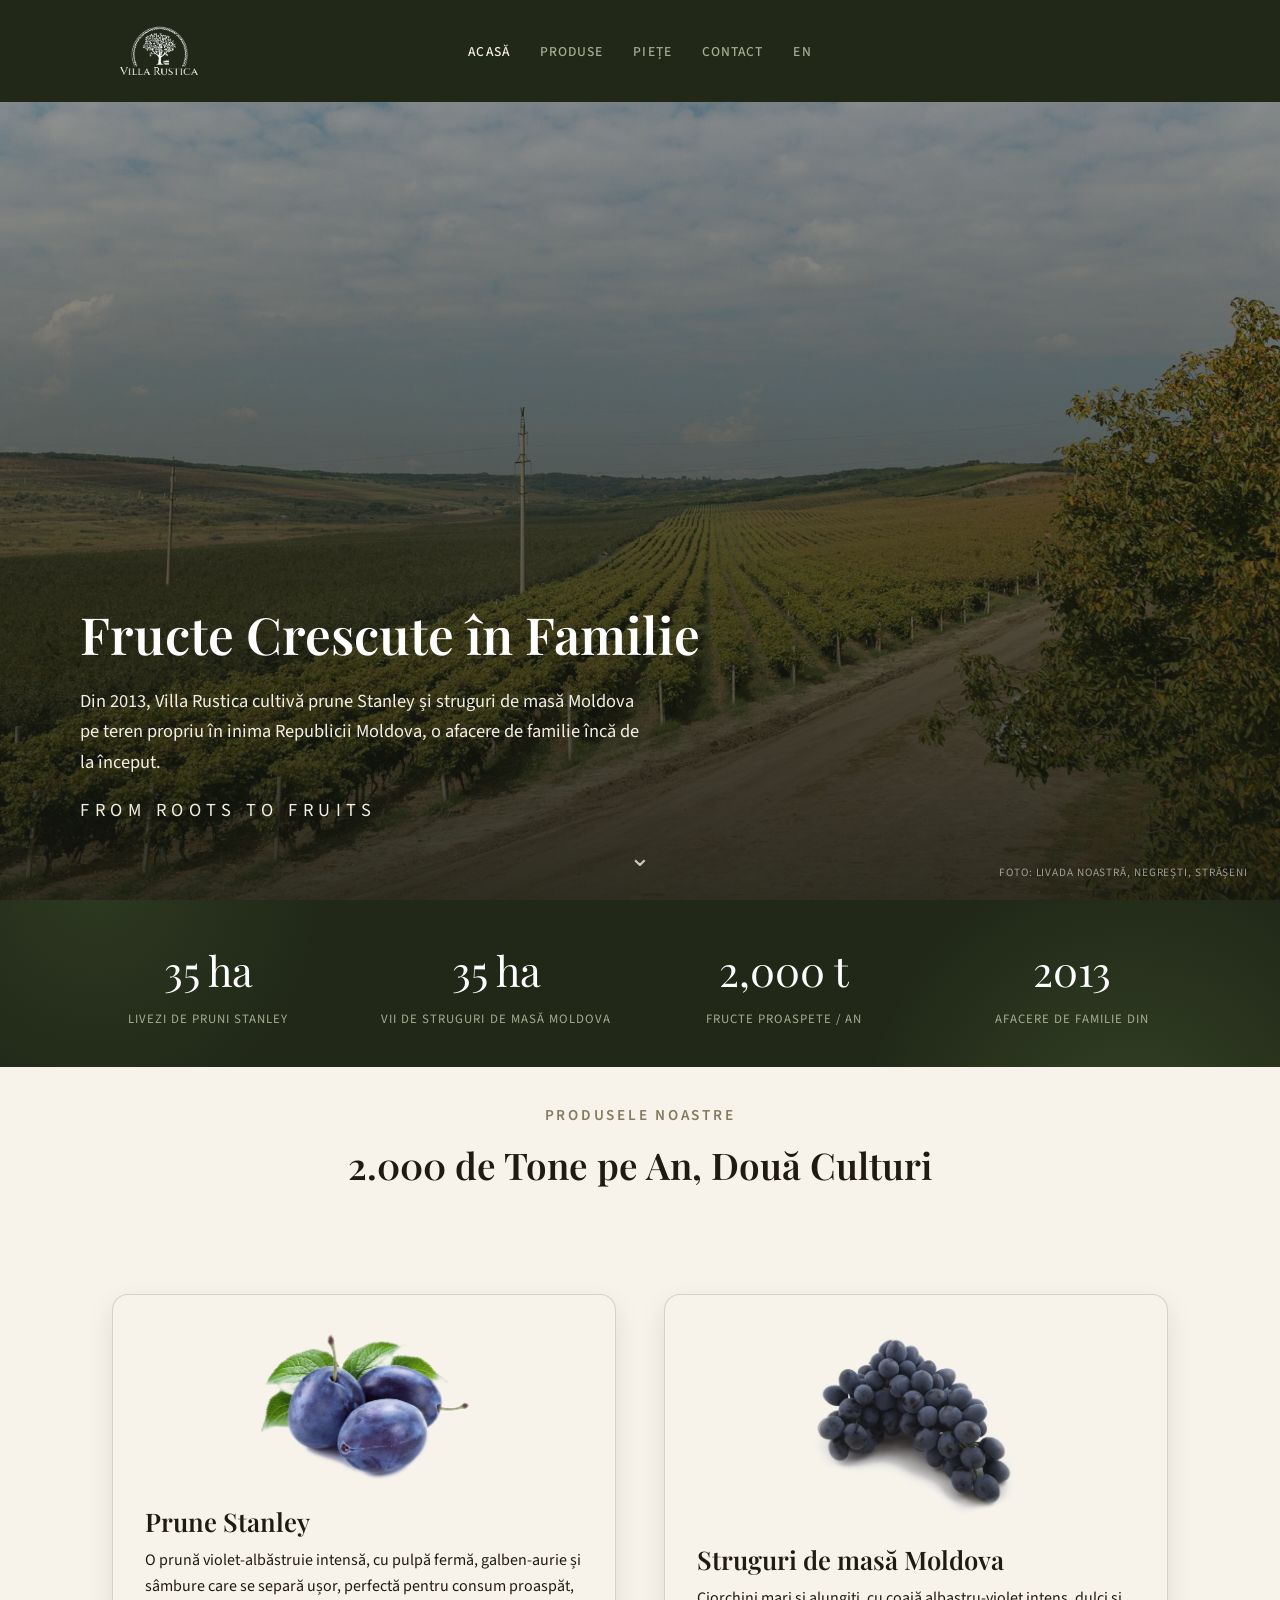
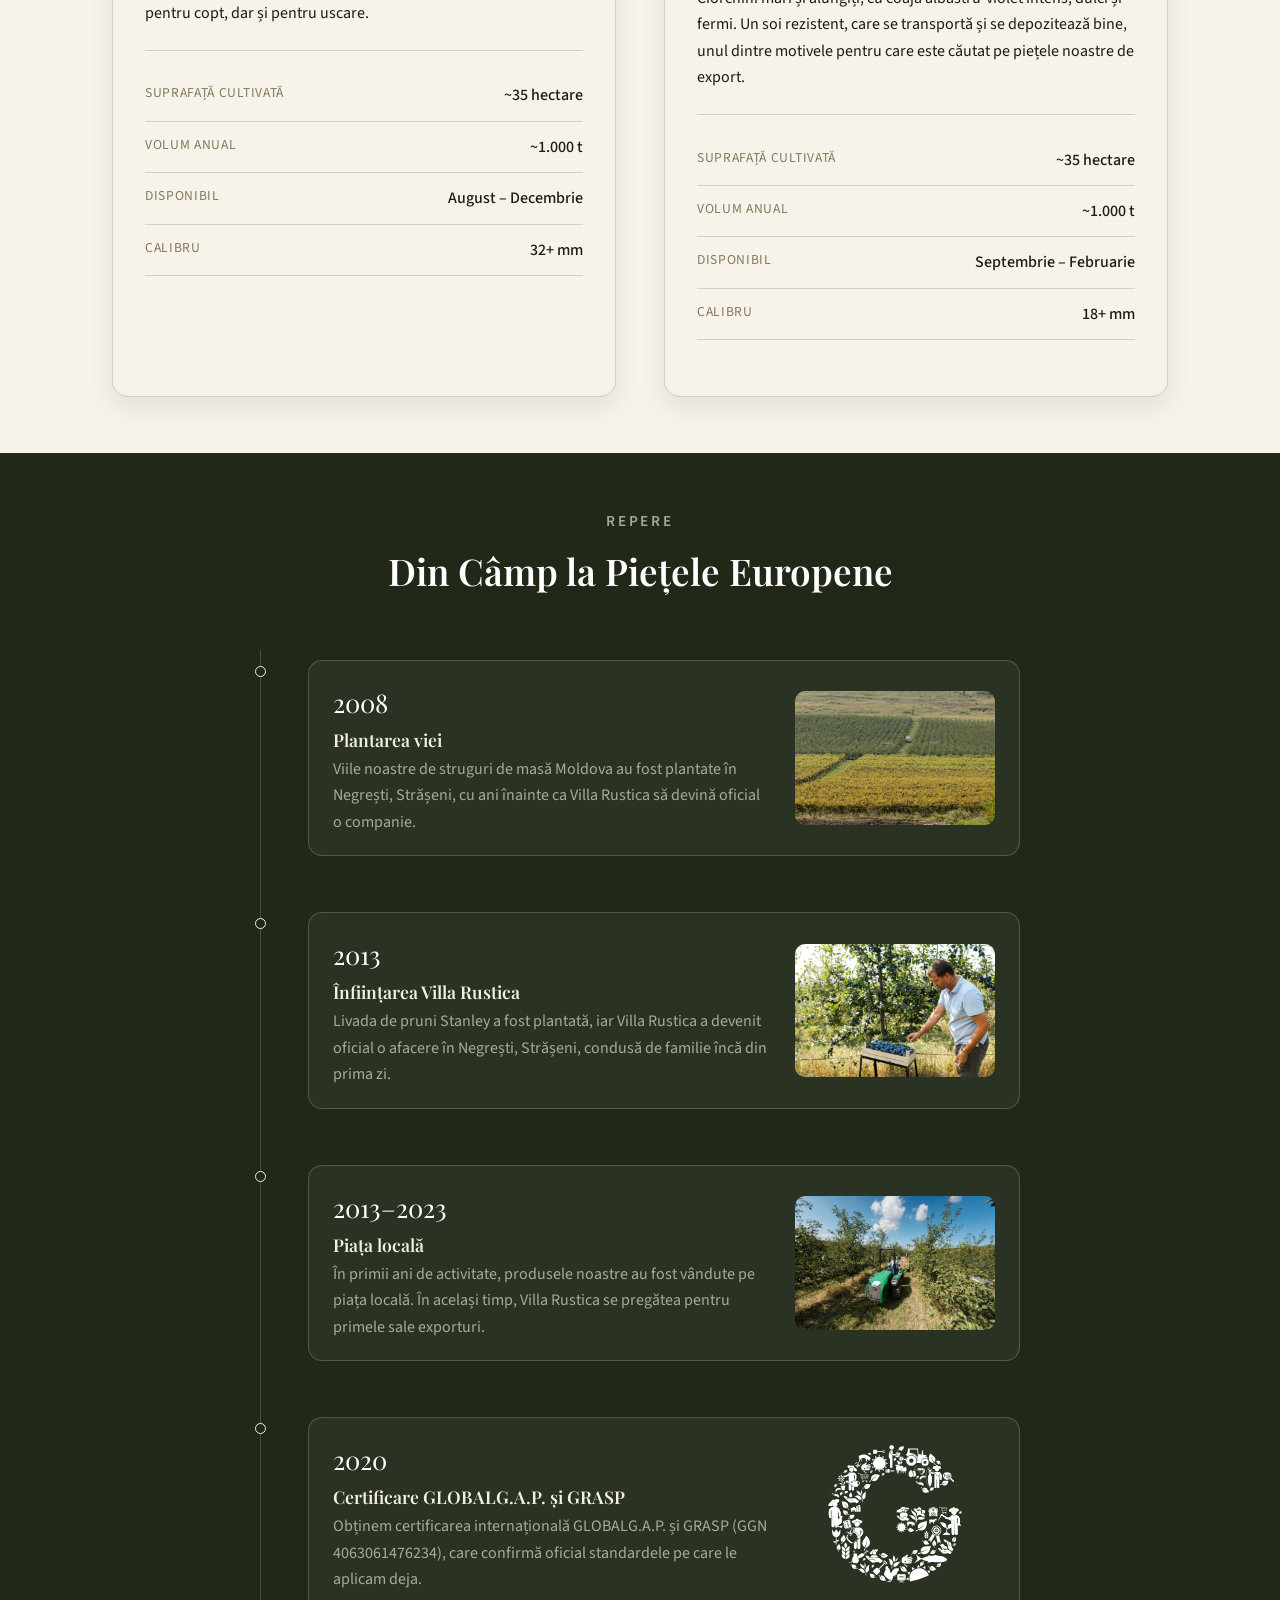
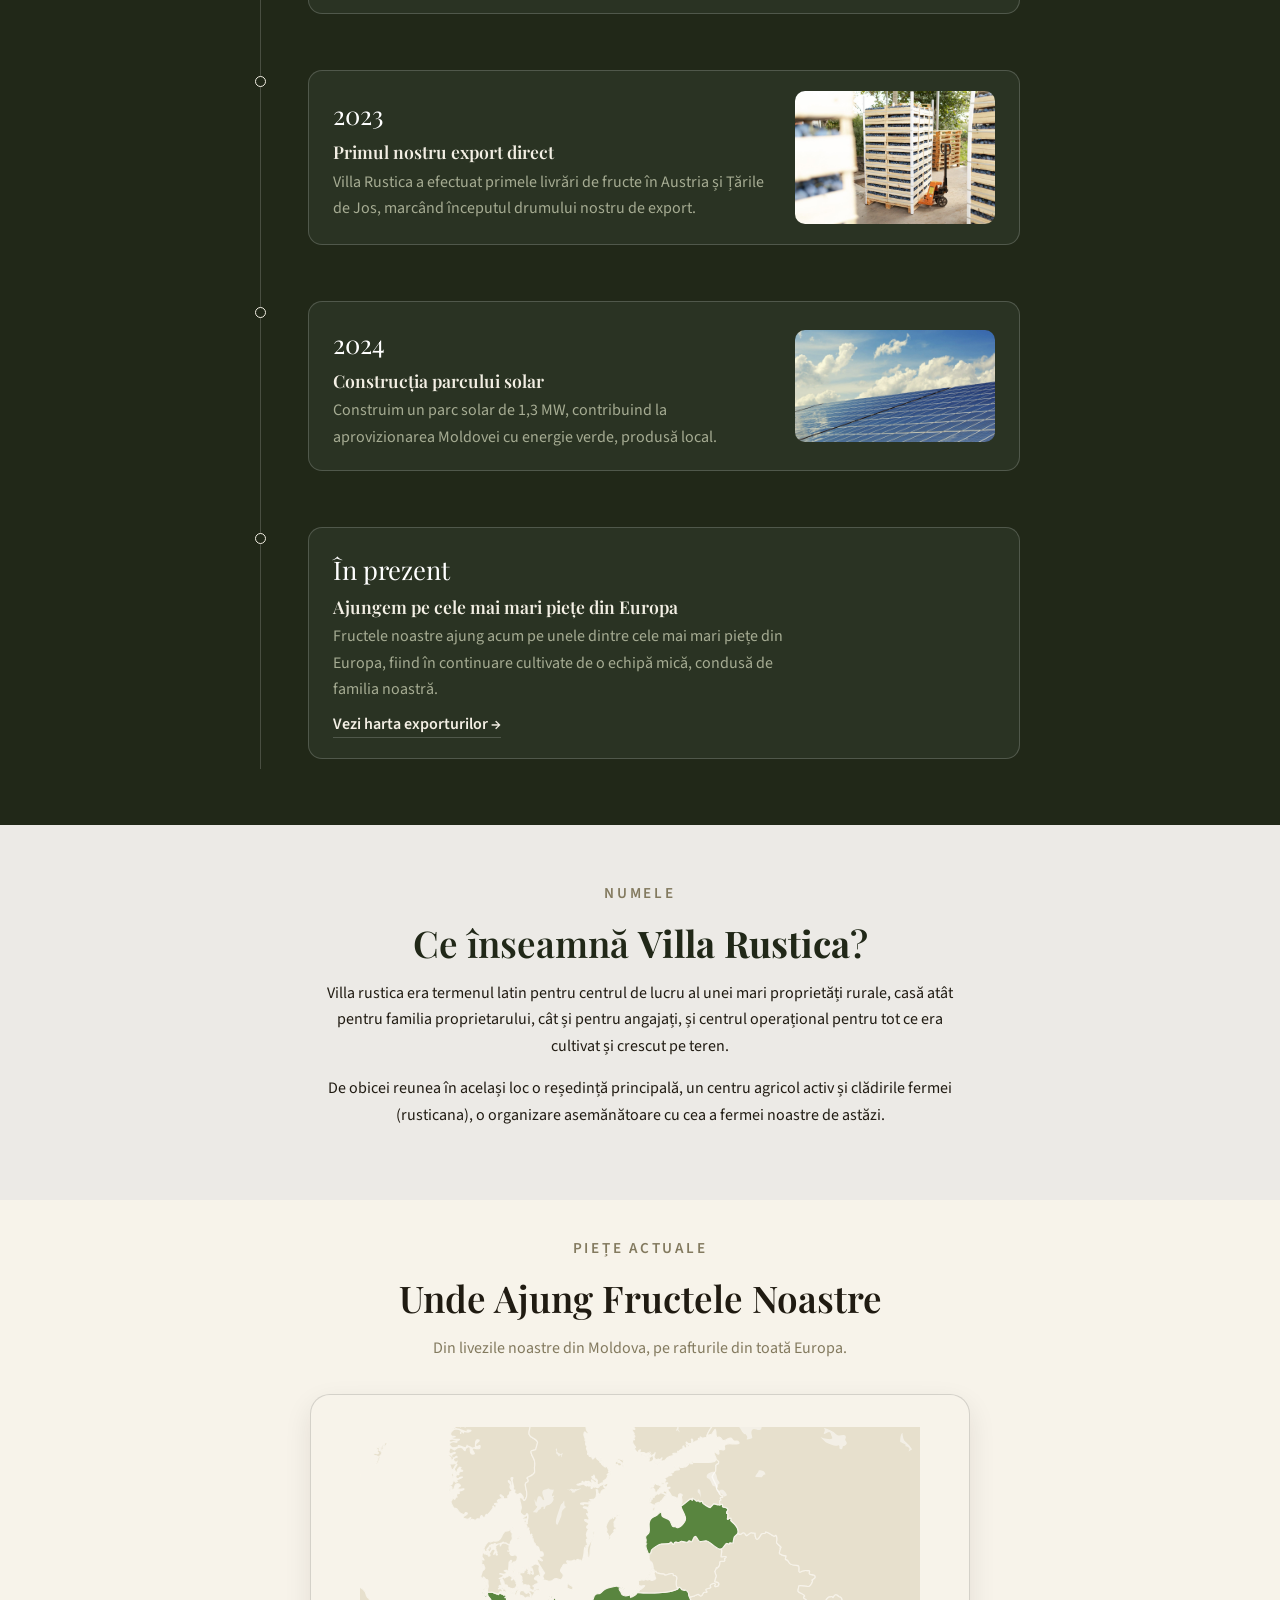
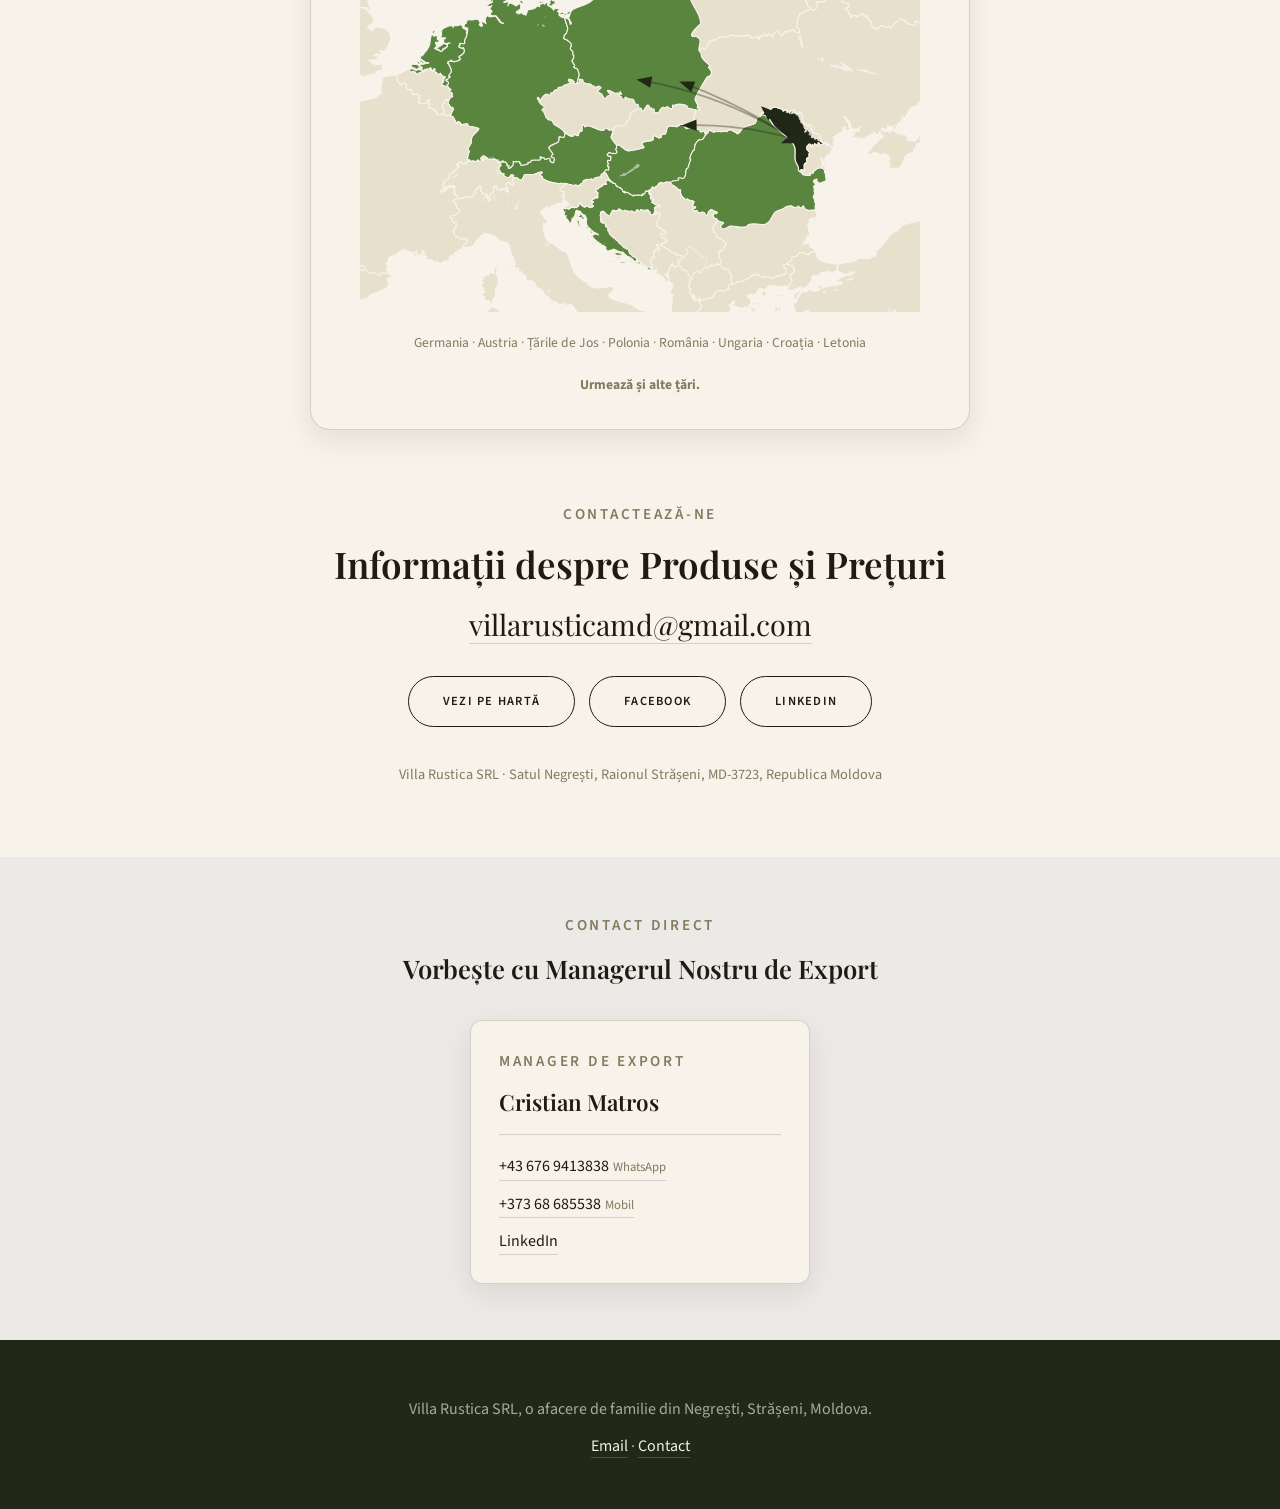
==== commit ff2efd5b: "Recolor plum photo background to match card instead of cutting it out Transparent-cutout attempts ke" ====
--- a/index-ro.html
+++ b/index-ro.html
@@ -99,7 +99,7 @@
     <div class="container">
       <div class="product-grid">
         <div class="product-card">
-          <img src="assets/plum-photo.png?v=2" alt="O prună Stanley" class="fruit-photo" />
+          <img src="assets/plum-photo.png?v=3" alt="O prună Stanley" class="fruit-photo" />
           <h3>Prune Stanley</h3>
           <p>O prună violet-albăstruie intensă, cu pulpă fermă, galben-aurie și sâmbure care se separă ușor, perfectă pentru consum proaspăt, pentru copt, dar și pentru uscare.</p>
           <dl class="spec-list">
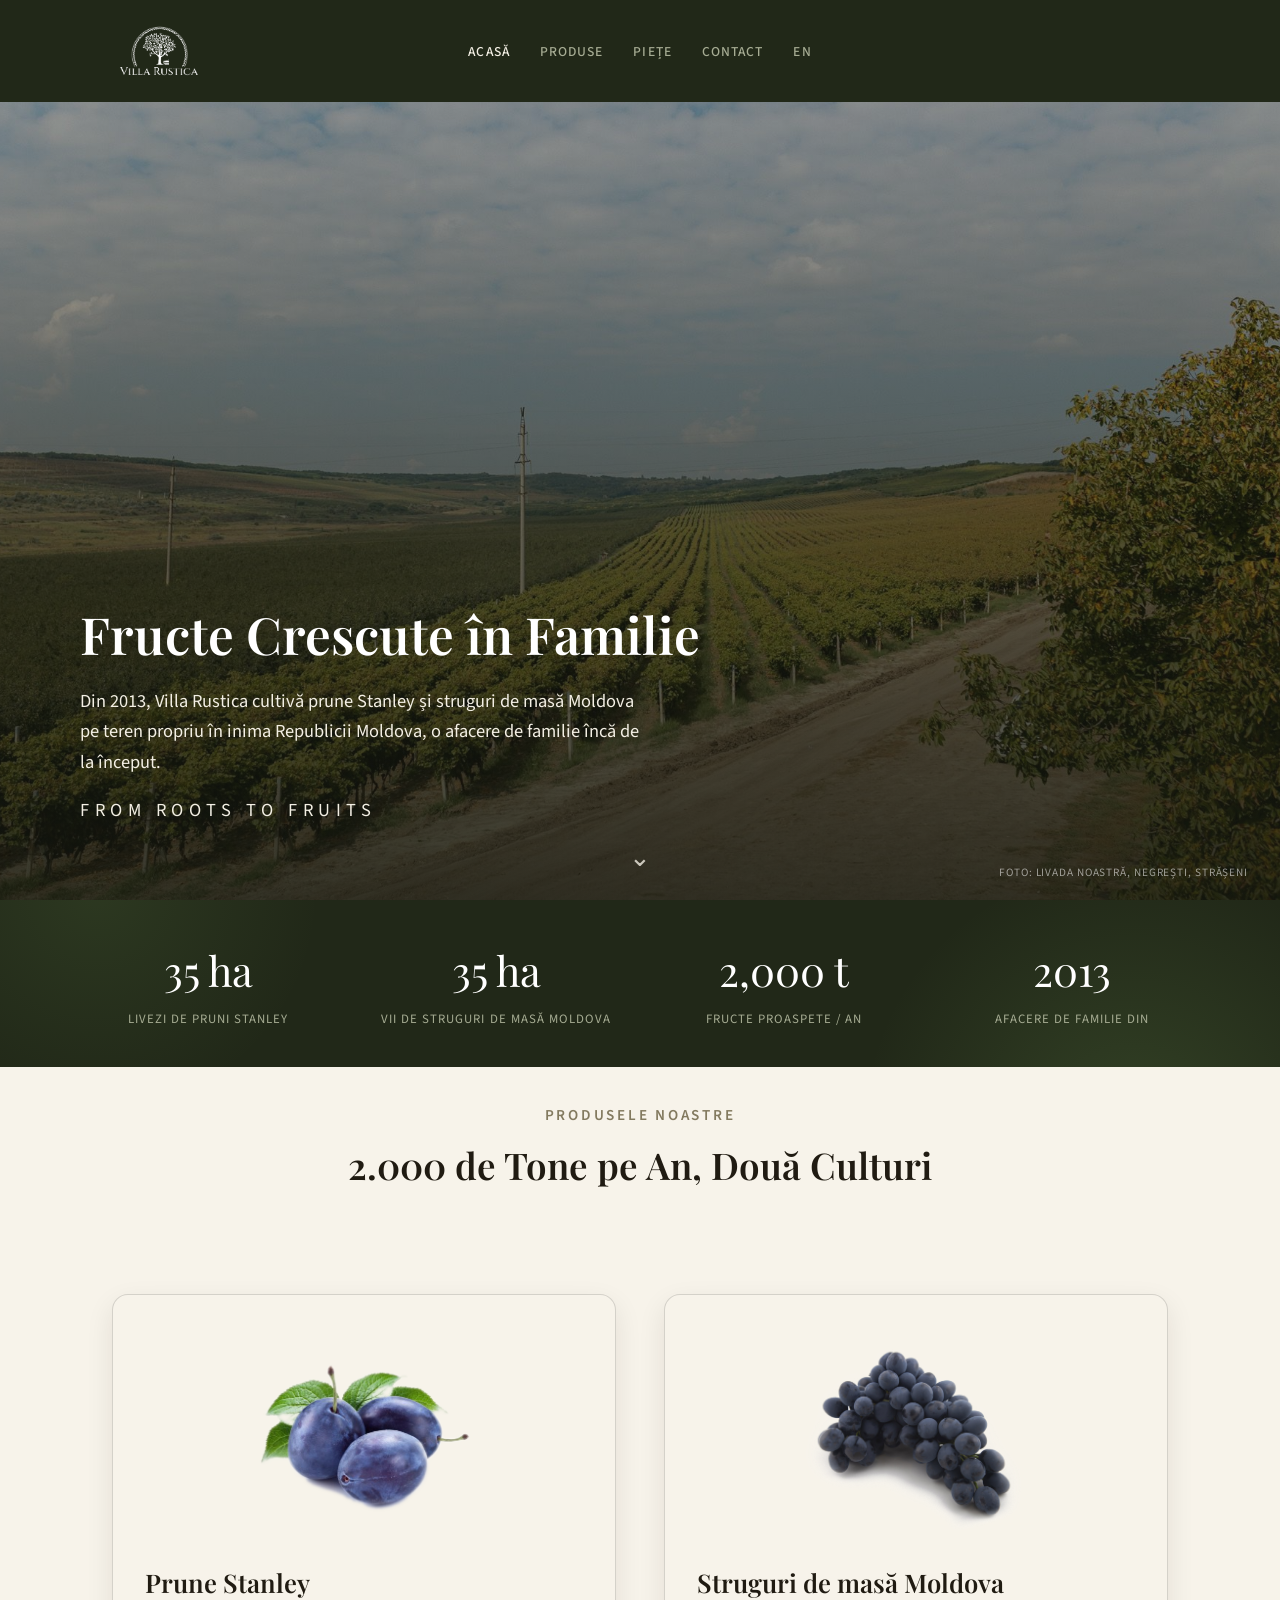
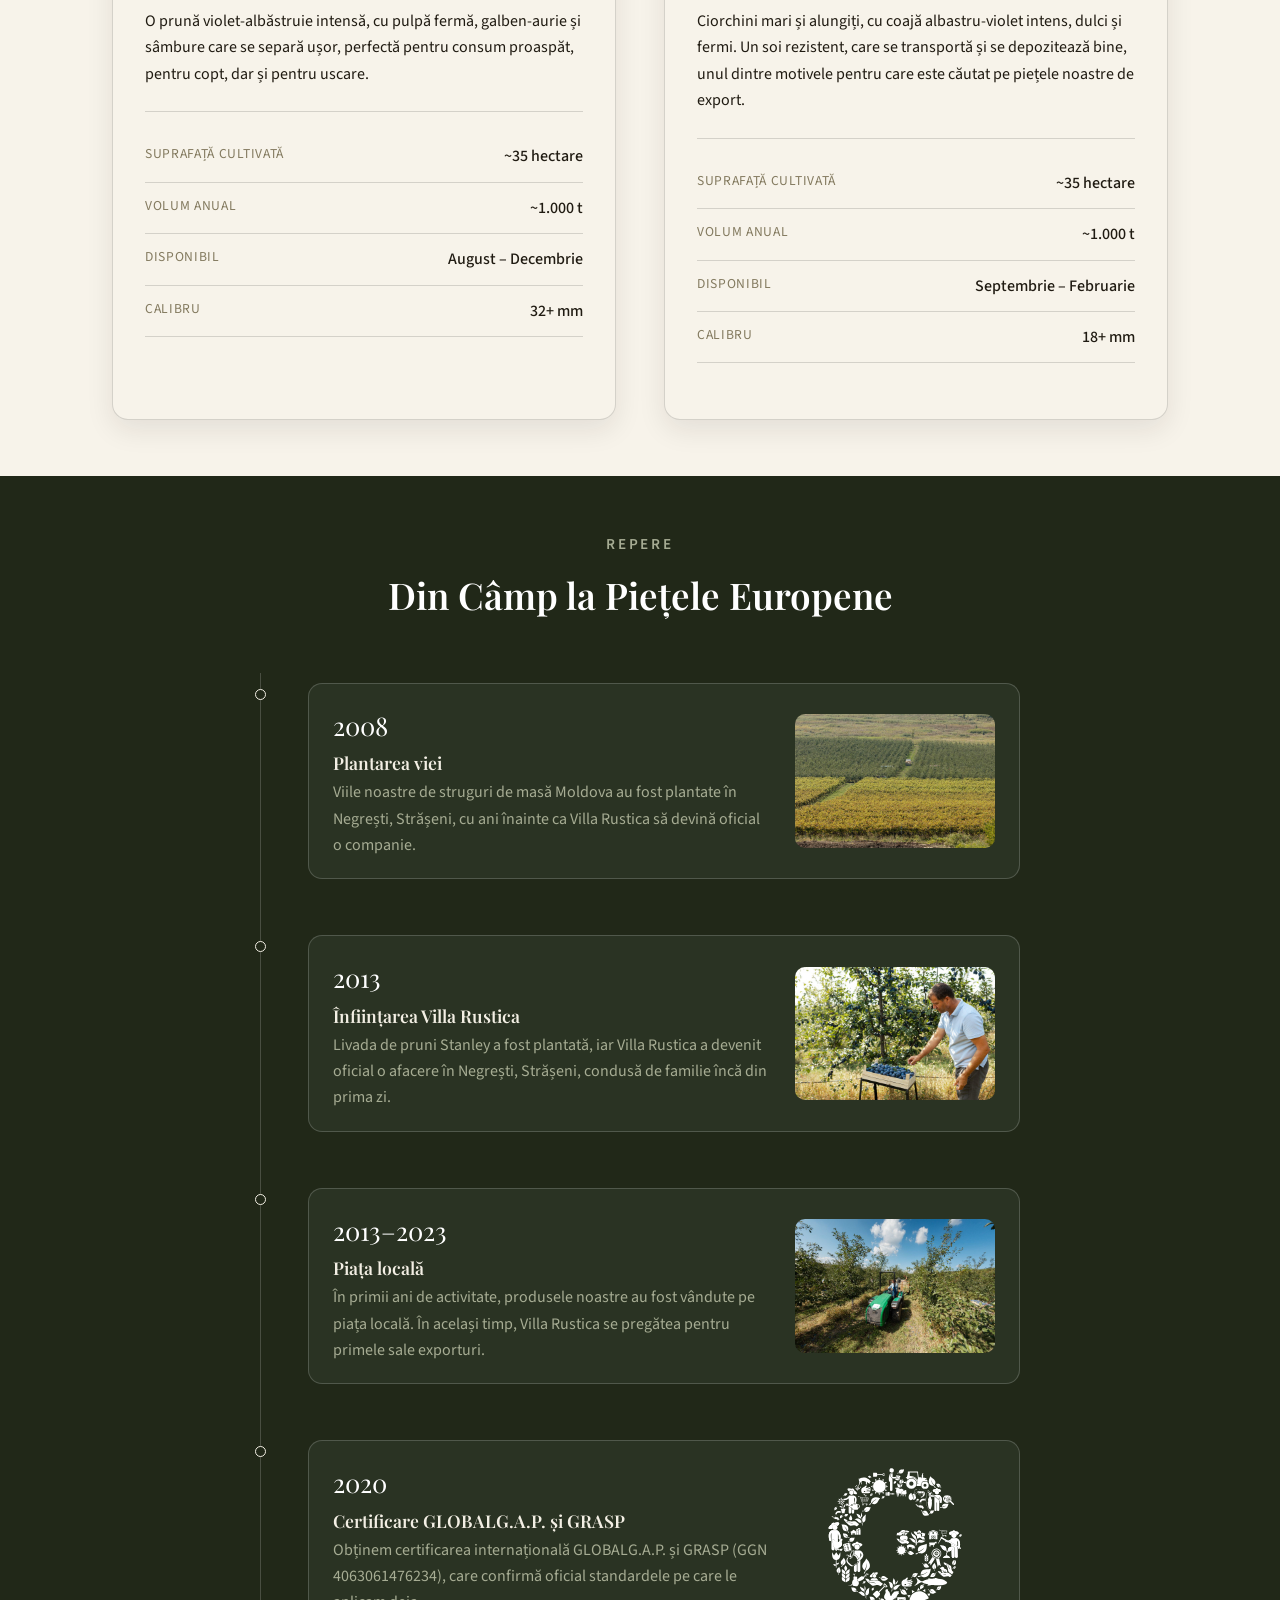
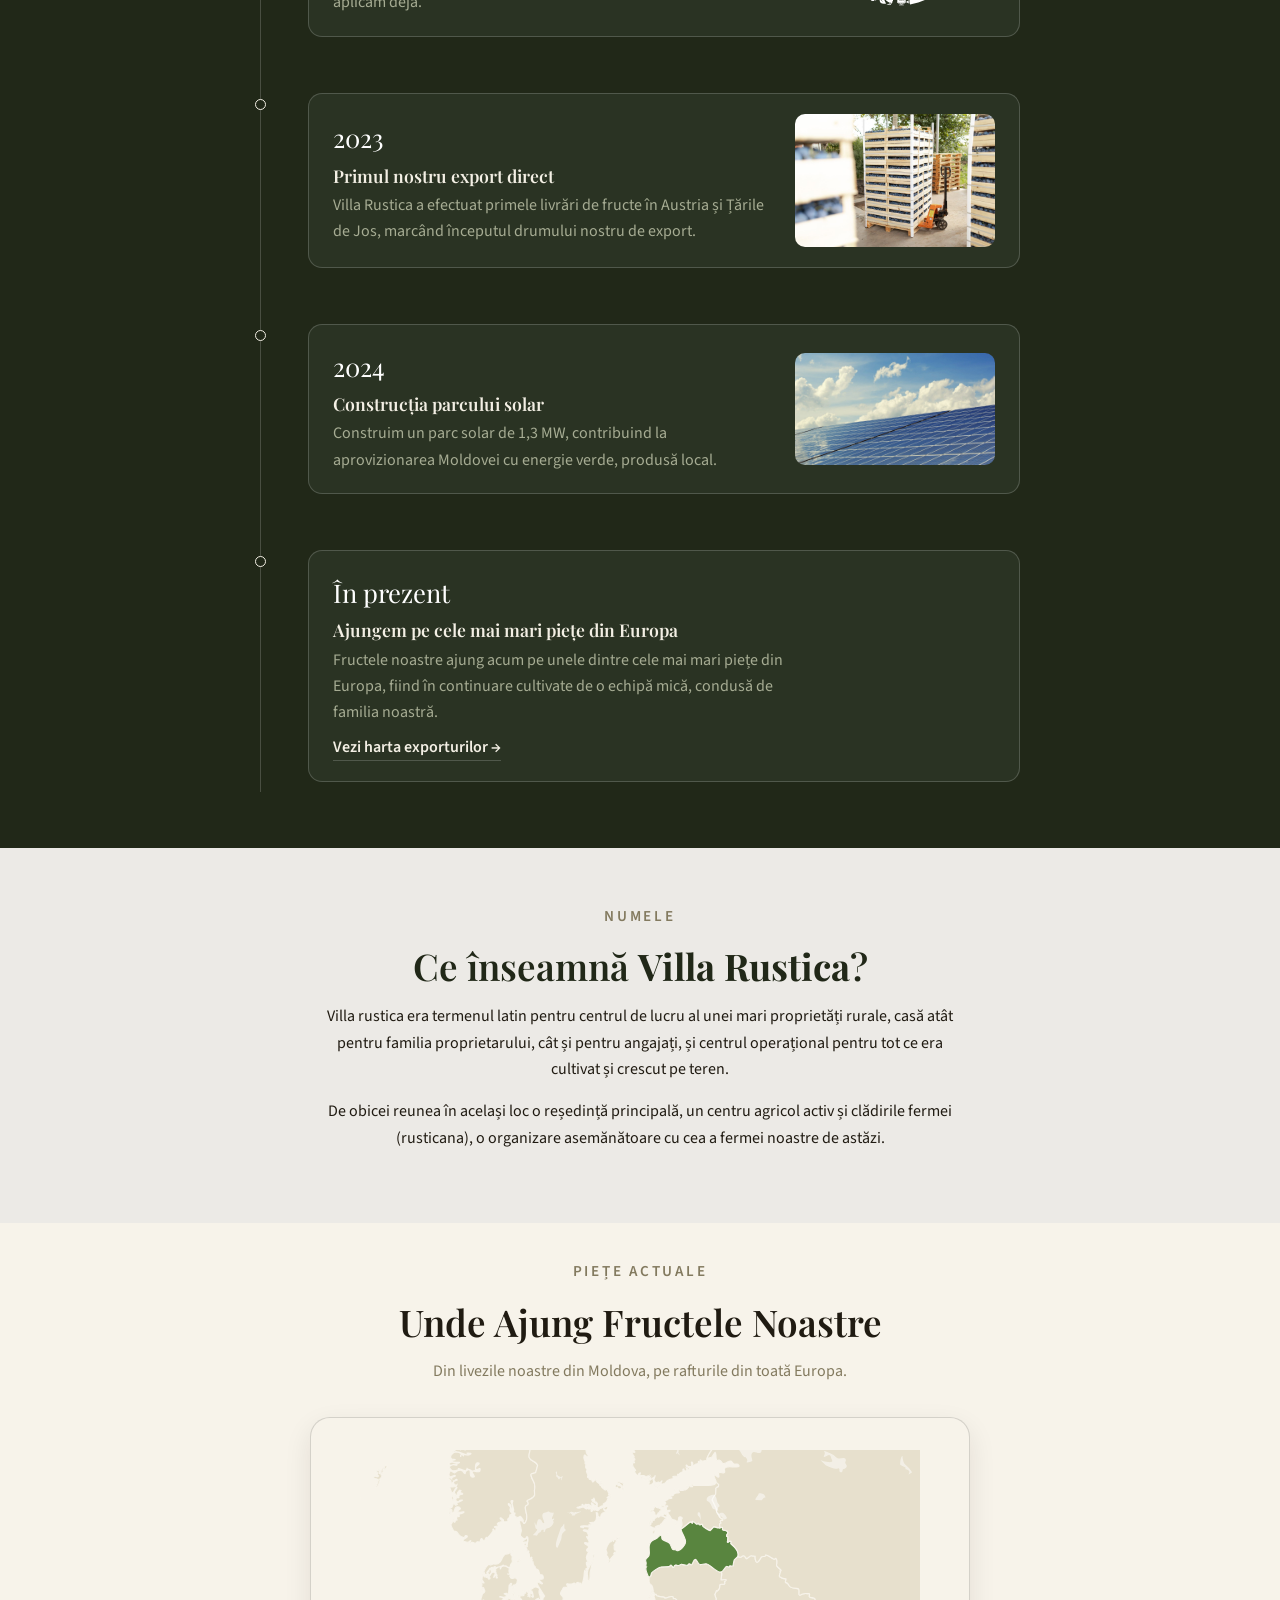
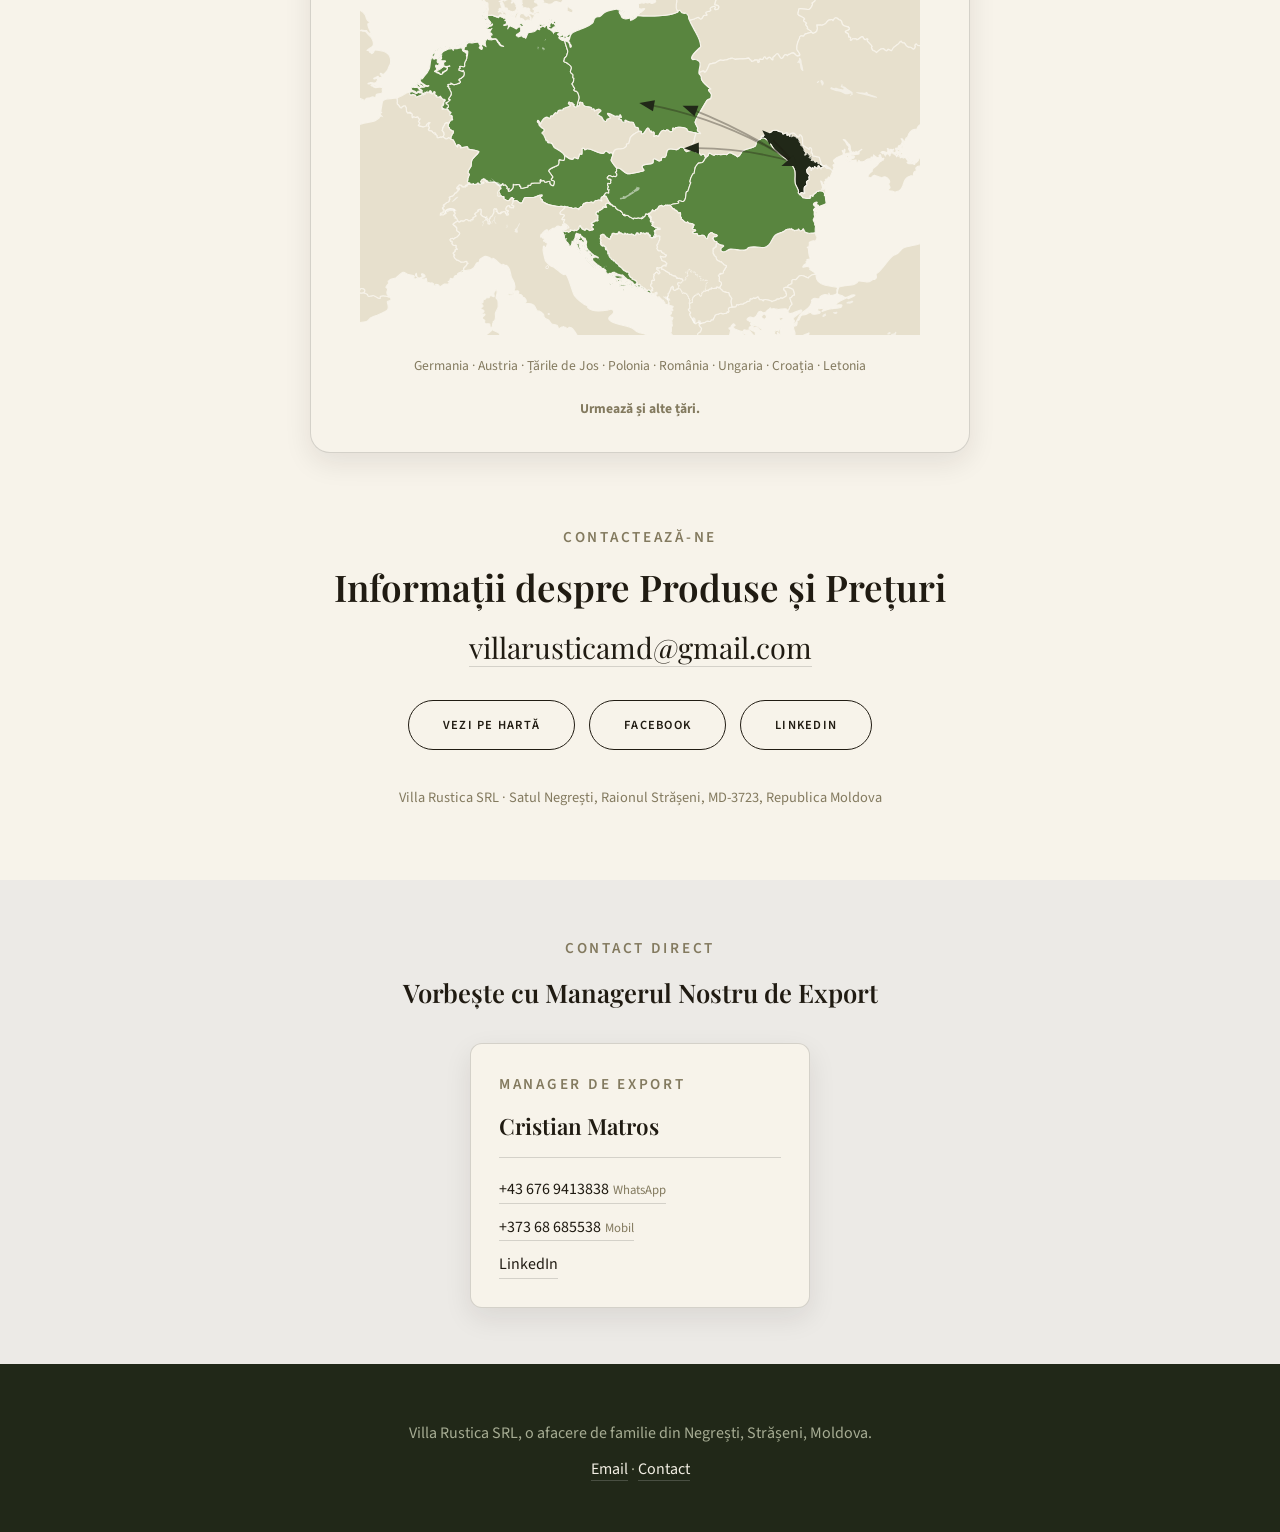
==== commit 0b47907c: "Fix product card misalignment from mismatched photo aspect ratios .fruit-photo only capped height wi" ====
--- a/index-ro.html
+++ b/index-ro.html
@@ -28,7 +28,7 @@
   <link rel="apple-touch-icon" href="assets/apple-touch-icon.png?v=1" />
   <link rel="preconnect" href="https://fonts.googleapis.com" />
   <link href="https://fonts.googleapis.com/css2?family=Playfair+Display:ital,wght@0,400;0,500;0,600;0,700;1,400;1,500&family=Source+Sans+3:wght@300;400;500;600&display=swap" rel="stylesheet" />
-  <link rel="stylesheet" href="styles.css?v=7" />
+  <link rel="stylesheet" href="styles.css?v=8" />
 </head>
 <body>
 
--- a/styles.css
+++ b/styles.css
@@ -429,7 +429,7 @@
 .fruit-photo {
   width: 100%;
   max-width: 220px;
-  max-height: 220px;
+  height: 220px;
   object-fit: contain;
   display: block;
   margin: 0 auto;
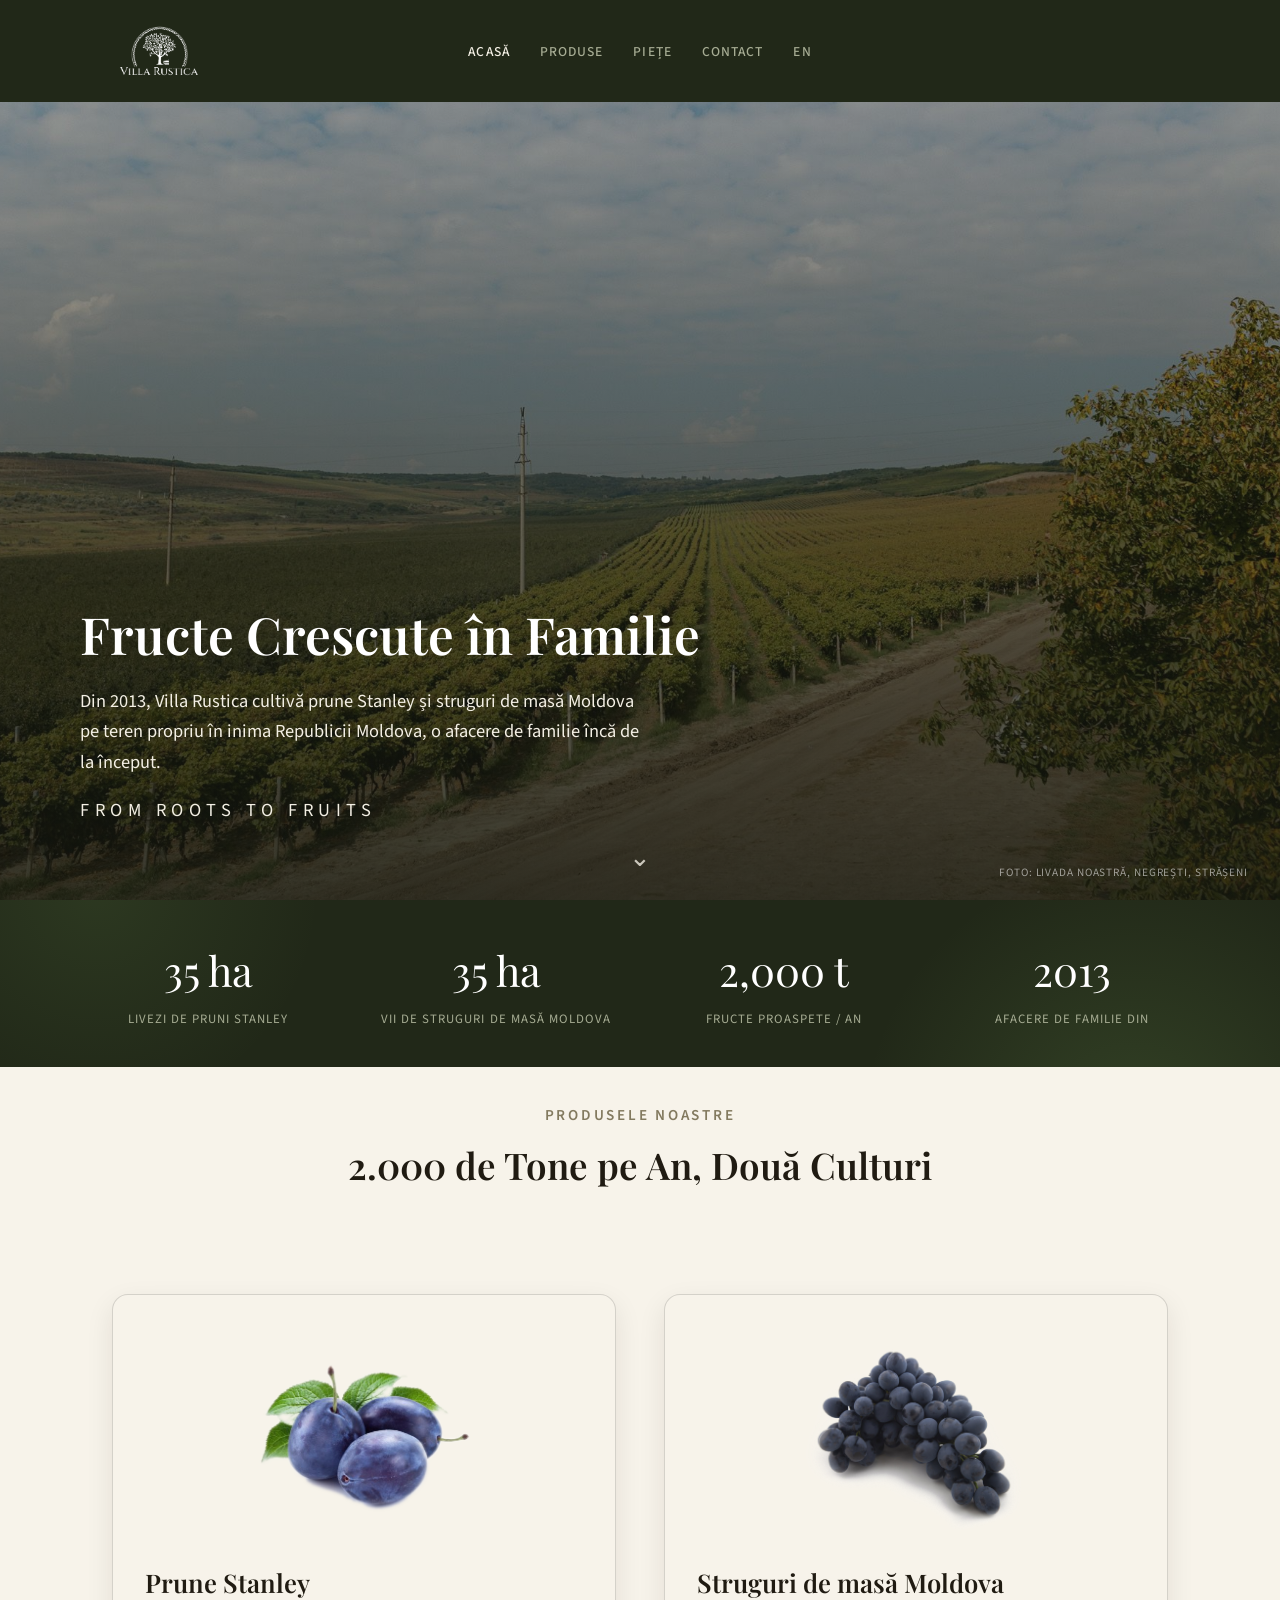
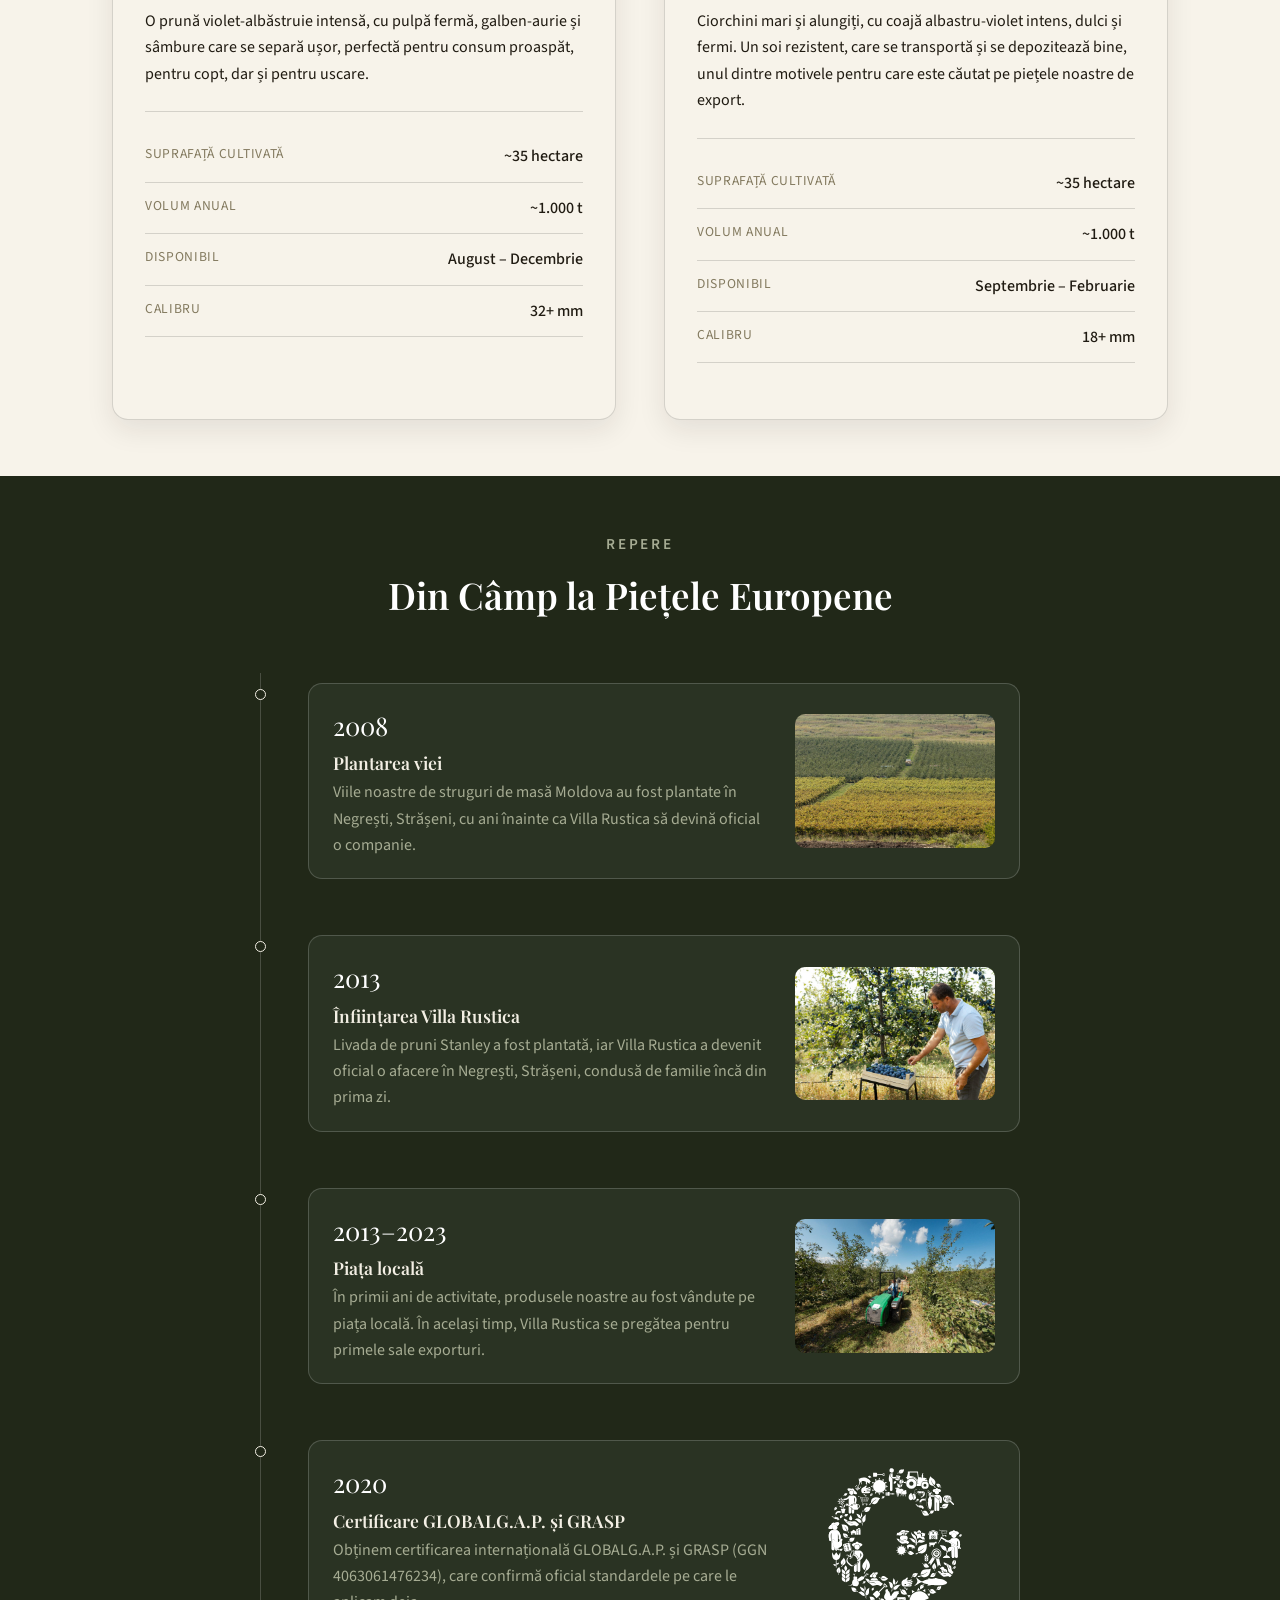
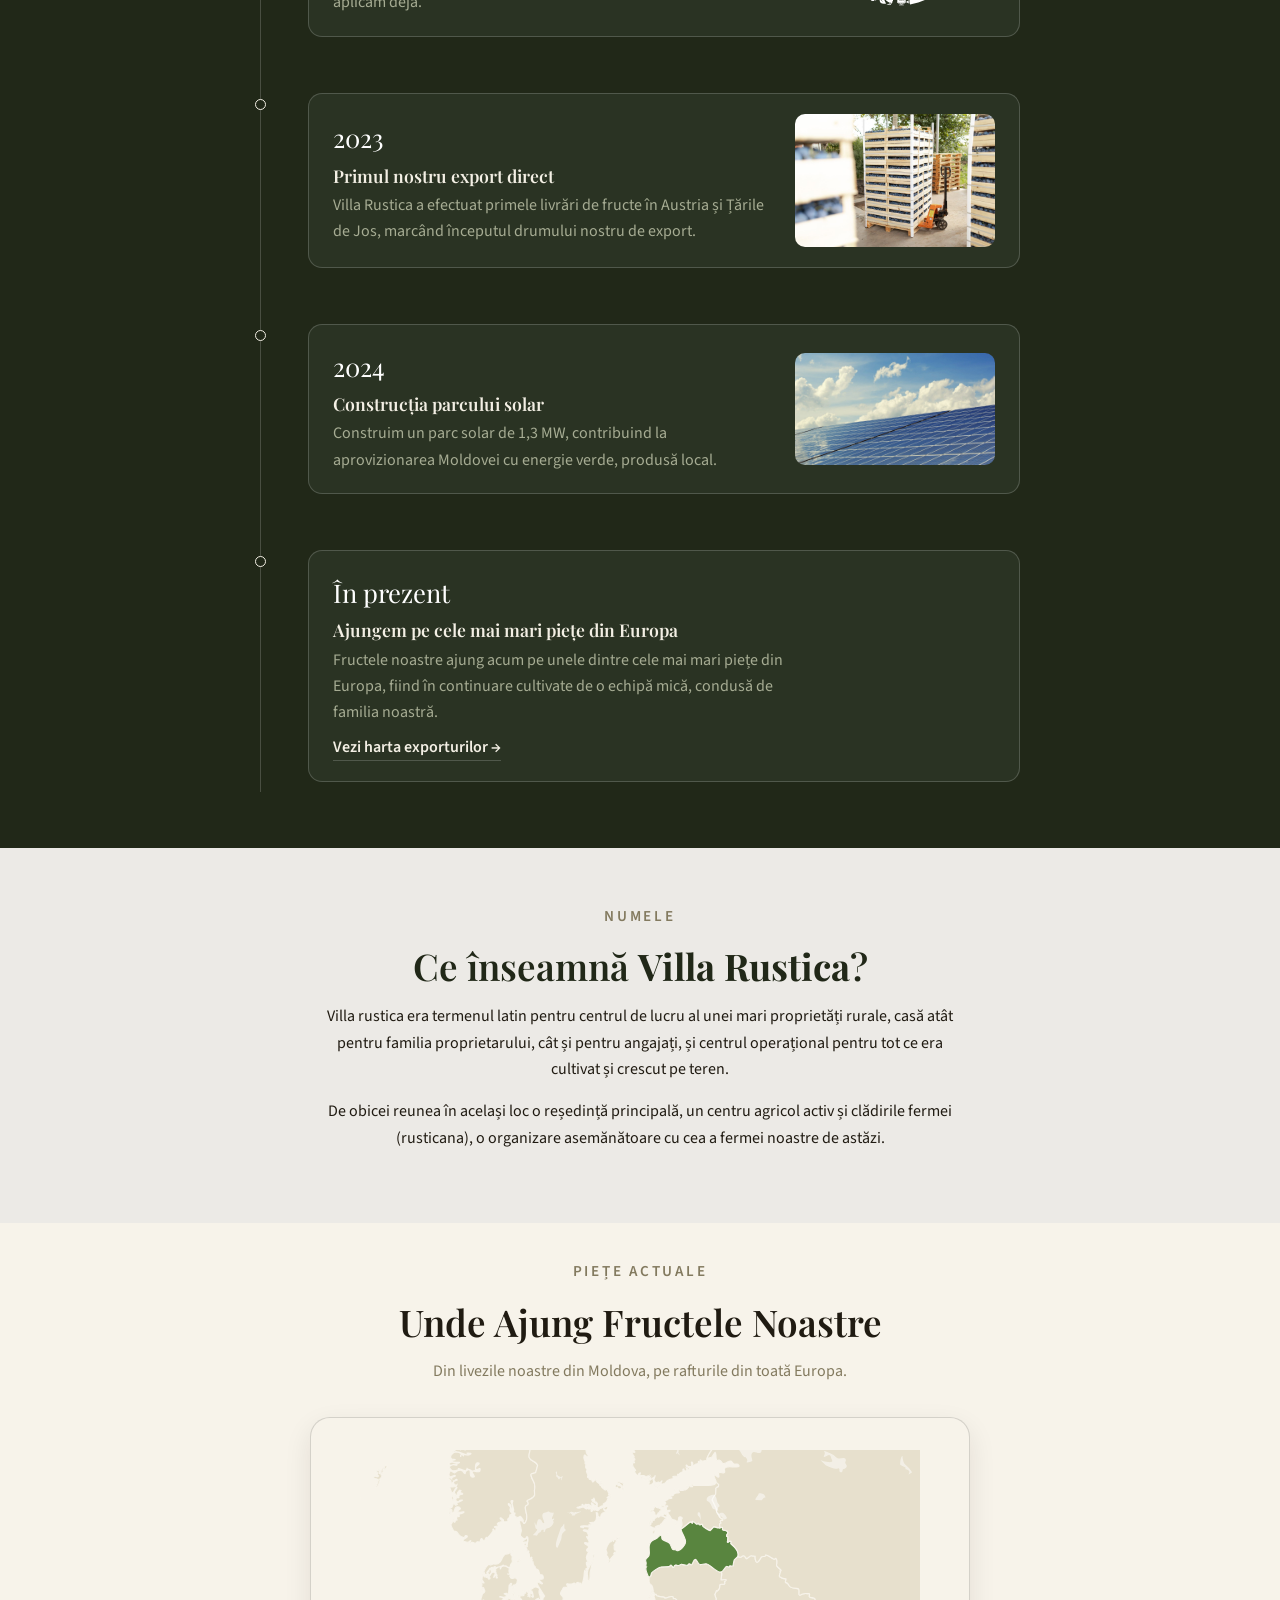
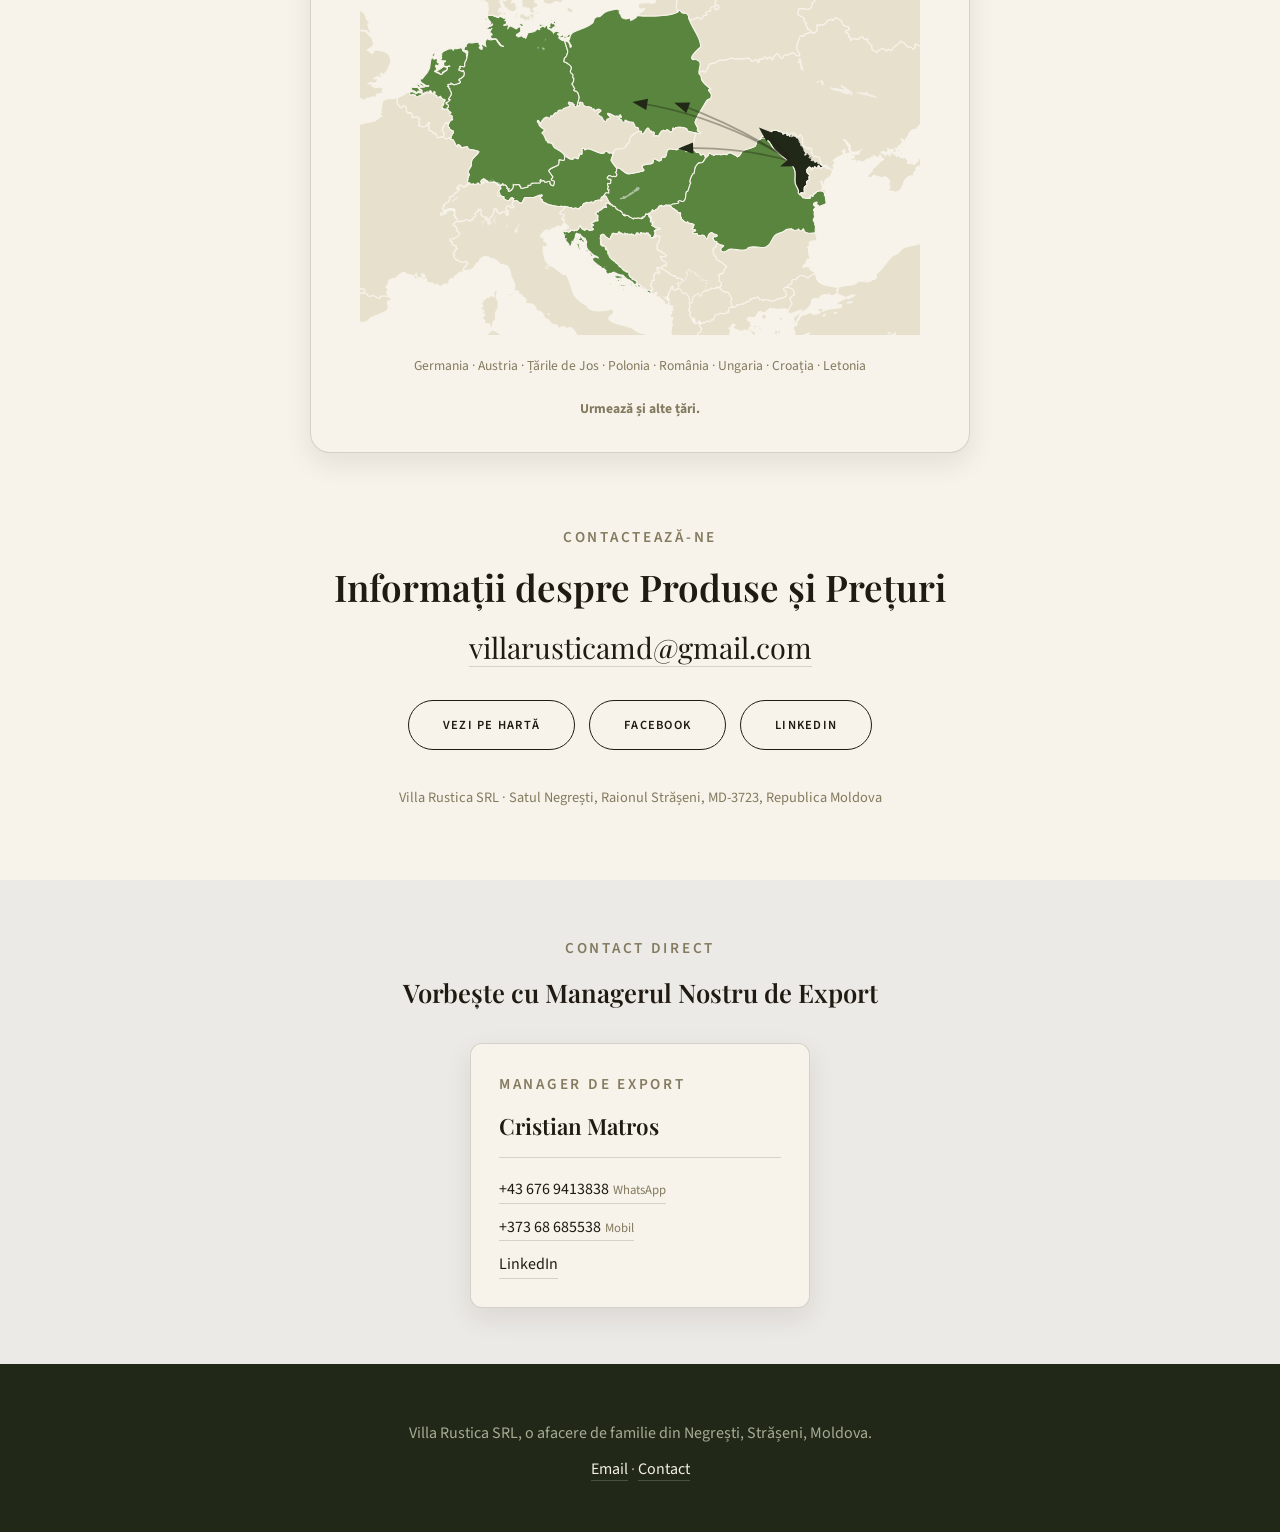
==== commit 15ad153a: "Remove Google Analytics tracking Avoids sending EU visitors' data to Google without a consent banner" ====
--- a/index-ro.html
+++ b/index-ro.html
@@ -3,15 +3,6 @@
 <head>
   <meta charset="UTF-8" />
   <meta name="viewport" content="width=device-width, initial-scale=1.0" />
-
-  <!-- Google tag (gtag.js) -->
-  <script async src="https://www.googletagmanager.com/gtag/js?id=G-1B6P7E0YDN"></script>
-  <script>
-    window.dataLayer = window.dataLayer || [];
-    function gtag(){dataLayer.push(arguments);}
-    gtag('js', new Date());
-    gtag('config', 'G-1B6P7E0YDN');
-  </script>
 
   <title>Villa Rustica: From Roots to Fruits</title>
   <meta name="description" content="Prune Stanley și struguri de Moldova, cultivate de familia noastră, exportate în Europa din 2013." />
